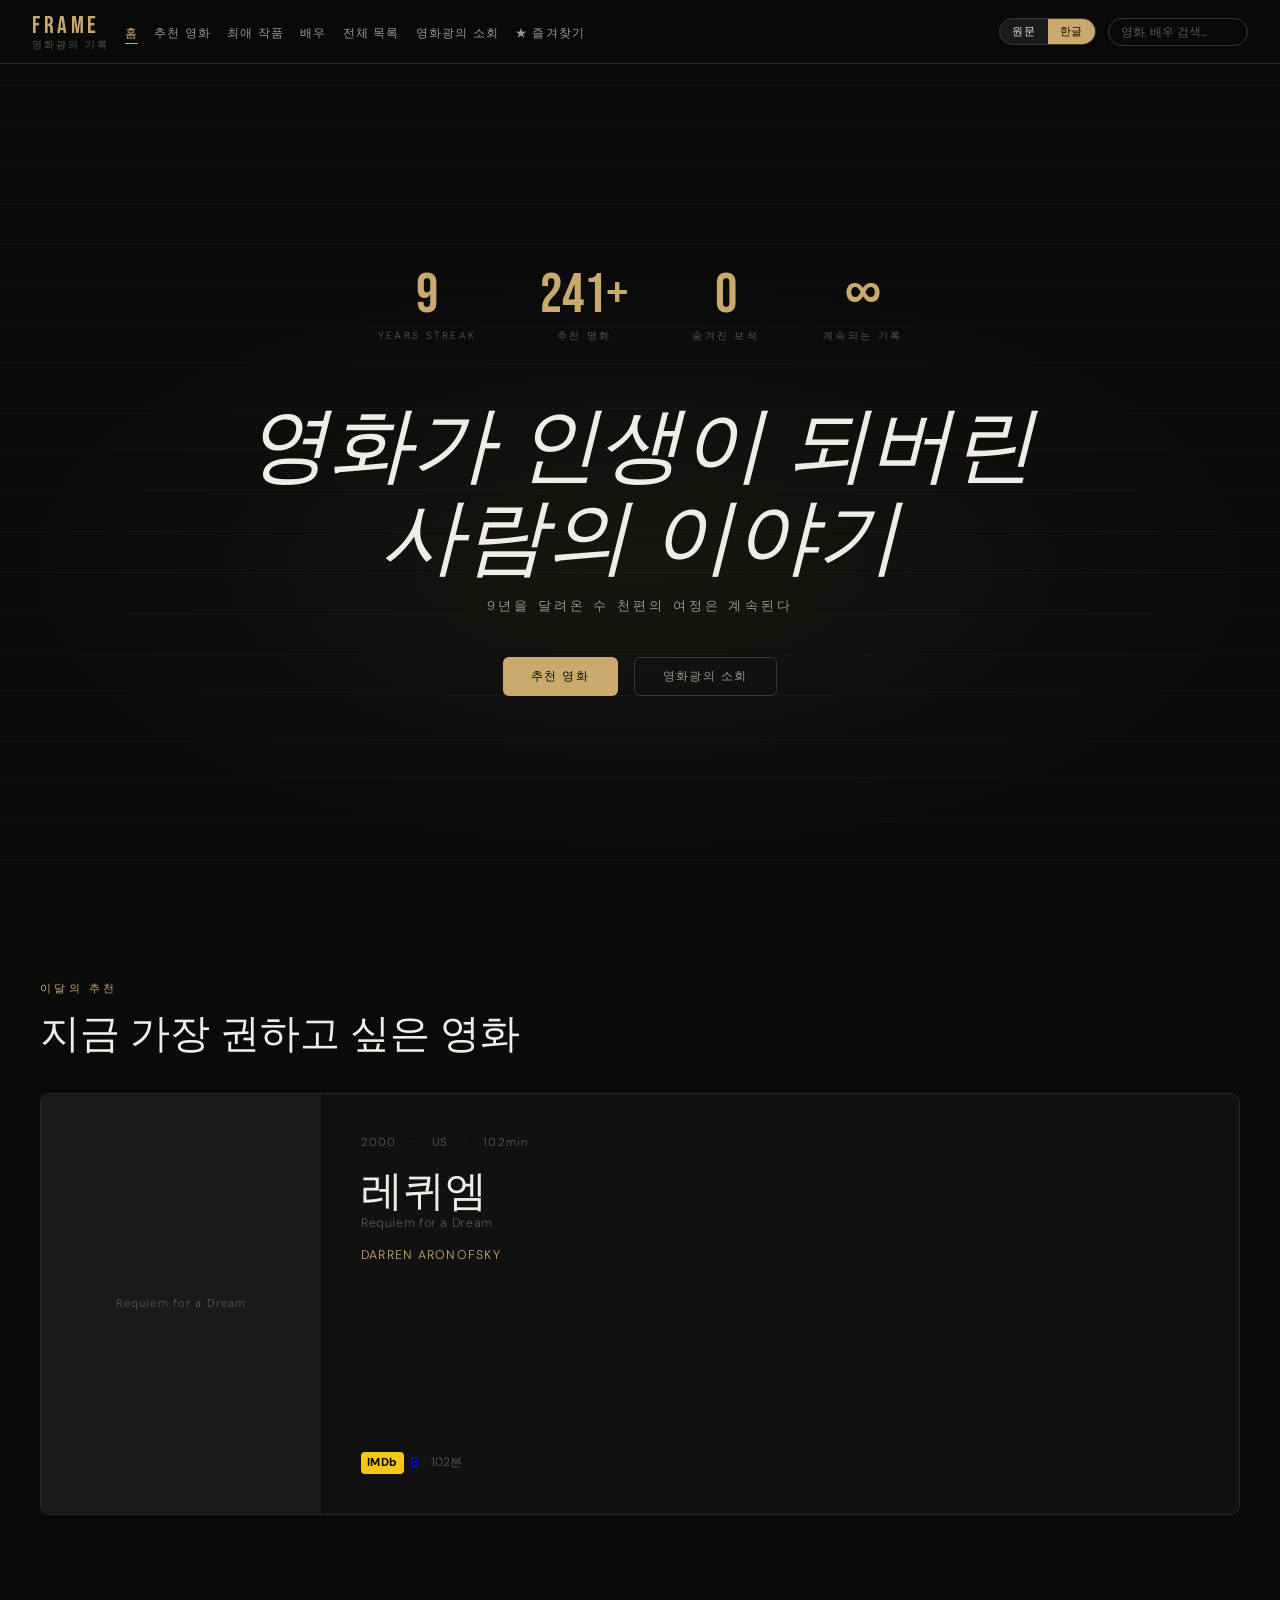
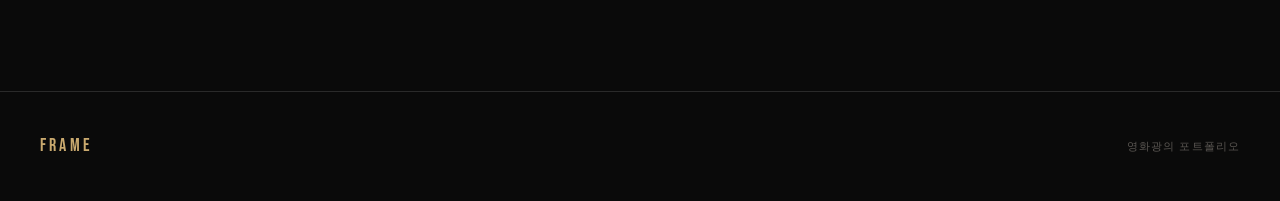
==== index.html @ 29b3fae6 "Add files via upload" ====
<!DOCTYPE html>
<html lang="ko">
<head>
<meta charset="UTF-8">
<meta name="viewport" content="width=device-width, initial-scale=1.0">
<title>FRAME — 영화광의 기록</title>
<link rel="preconnect" href="https://fonts.googleapis.com">
<link rel="preconnect" href="https://fonts.gstatic.com" crossorigin>
<link href="https://fonts.googleapis.com/css2?family=Cormorant+Garamond:ital,wght@0,300;0,400;0,600;1,300;1,400&family=Playfair+Display:ital,wght@0,400;0,500;0,600;1,400;1,500&family=DM+Sans:wght@300;400;500&family=Bebas+Neue&display=swap" rel="stylesheet">
<style>
*,*::before,*::after{box-sizing:border-box;margin:0;padding:0}
:root{
  --bg:#0a0a0a;--bg2:#111111;--bg3:#1a1a1a;--bg4:#222222;
  --surface:#1e1e1e;--border:#2a2a2a;--border2:#383838;
  --text:#e8e6e0;--text2:#9a9690;--text3:#5a5652;
  --accent:#c9a96e;--accent2:#8a6f42;
  --white:#f0ede8;
  --font-display:'Cormorant Garamond',serif;
  --font-ui:'DM Sans','Inter',sans-serif;
  --font-title:'Bebas Neue',sans-serif;
  --ease:cubic-bezier(0.4,0,0.2,1);
  --ease-out:cubic-bezier(0,0,0.2,1);
}
html{font-size:16px;scroll-behavior:smooth}
body{background:var(--bg);color:var(--text);font-family:var(--font-ui);font-weight:300;line-height:1.6;min-height:100vh;overflow-x:hidden}

/* NAV */
#nav{position:fixed;top:0;left:0;right:0;z-index:100;display:flex;align-items:center;padding:0 2rem;height:64px;background:rgba(10,10,10,0.94);backdrop-filter:blur(12px);border-bottom:1px solid var(--border);gap:0}
.nav-logo{font-family:var(--font-title);font-size:1.5rem;letter-spacing:0.15em;color:var(--accent);cursor:pointer;user-select:none;line-height:1}
.nav-logo span{color:var(--text3);font-size:0.62rem;font-family:var(--font-ui);letter-spacing:0.2em;display:block;margin-top:2px;text-transform:uppercase}
.nav-links{display:flex;gap:1rem;list-style:none;align-items:center;flex:1;min-width:0;padding:0 1rem}
.nav-links a{color:var(--text2);text-decoration:none;font-size:0.75rem;letter-spacing:0.1em;text-transform:uppercase;transition:color 0.2s;cursor:pointer;padding-bottom:2px}
.nav-links a:hover,.nav-links a.active{color:var(--accent)}
.nav-links a.active{border-bottom:1px solid var(--accent)}
#nav-search{background:none;border:1px solid var(--border2);padding:5px 12px;color:var(--text);font-family:var(--font-ui);font-size:0.75rem;width:140px;transition:width 0.2s,border-color 0.2s;outline:none;border-radius:20px;flex-shrink:0}
#nav-search:focus{border-color:var(--accent);width:220px}
#nav-search::placeholder{color:var(--text3)}

/* TRANSITIONS */
#page-wrap{padding-top:64px;min-height:100vh}
.page{display:none;opacity:0;transition:opacity 0.35s var(--ease-out)}
.page.active{display:block;opacity:1}
.page.fading{opacity:0}

/* LOADING */
#loading{position:fixed;inset:0;z-index:300;background:var(--bg);display:flex;align-items:center;justify-content:center;flex-direction:column;gap:1.5rem;transition:opacity 0.6s var(--ease)}
#loading.hidden{opacity:0;pointer-events:none}
.loading-logo{font-family:var(--font-title);font-size:3.5rem;letter-spacing:0.25em;color:var(--accent)}
.loading-sub{font-size:0.7rem;letter-spacing:0.3em;text-transform:uppercase;color:var(--text3)}
.loading-bar{width:140px;height:1px;background:var(--border2);overflow:hidden}
.loading-progress{height:100%;width:0;background:var(--accent);transition:width 0.8s var(--ease-out)}

/* BUTTONS */
.btn{padding:10px 28px;font-family:var(--font-ui);font-size:0.78rem;letter-spacing:0.12em;text-transform:uppercase;cursor:pointer;transition:all 0.2s;border:none;display:inline-block;border-radius:6px}
.btn-primary{background:var(--accent);color:var(--bg);font-weight:500}
.btn-primary:hover{background:var(--white)}
.btn-ghost{background:none;border:1px solid var(--border2);color:var(--text2)}
.btn-ghost:hover{border-color:var(--accent);color:var(--accent)}

/* SHARED */
.section-eyebrow{font-size:0.68rem;letter-spacing:0.3em;text-transform:uppercase;color:var(--accent);margin-bottom:0.75rem}
.section-title{font-family:'Playfair Display',serif;font-size:2.5rem;font-weight:400;color:var(--white);margin-bottom:2.5rem;line-height:1.1}
.tag{font-size:0.68rem;padding:4px 10px;border:1px solid var(--border2);color:var(--text3);letter-spacing:0.06em;cursor:pointer;transition:all 0.2s;background:none;font-family:var(--font-ui);border-radius:20px}
.tag:hover,.tag.active{border-color:var(--accent);color:var(--accent)}
.imdb-badge{background:#f5c518;color:#000;font-weight:700;font-size:0.72rem;padding:2px 6px;letter-spacing:0.04em;border-radius:4px}
.back-btn{font-size:0.72rem;letter-spacing:0.15em;text-transform:uppercase;color:var(--text3);cursor:pointer;display:inline-flex;align-items:center;gap:0.5rem;margin-bottom:2.5rem;transition:color 0.2s;background:none;border:none;font-family:var(--font-ui);padding:0}
.back-btn:hover{color:var(--accent)}

/* MOVIE CARD */
.movie-card{cursor:pointer;transition:transform 0.25s var(--ease);position:relative}
.movie-card:hover{transform:translateY(-5px)}
.mc-img-wrap{position:relative;overflow:hidden;border:1px solid var(--border);transition:border-color 0.25s;border-radius:6px}
.movie-card:hover .mc-img-wrap{border-color:var(--accent2)}
.mc-img{aspect-ratio:2/3;width:100%;object-fit:cover;display:block;background:var(--bg3)}
.mc-ph{aspect-ratio:2/3;width:100%;background:var(--bg3);display:flex;flex-direction:column;align-items:center;justify-content:center;gap:0.5rem;color:var(--text3);font-size:0.65rem;text-align:center;padding:1rem;letter-spacing:0.08em}
.mc-gem{position:absolute;top:8px;left:8px;background:var(--accent);color:var(--bg);font-size:0.58rem;padding:2px 7px;letter-spacing:0.1em;text-transform:uppercase;font-weight:500}
.mc-body{padding:0.7rem 0 0}
.mc-title{font-family:'Playfair Display',serif;font-size:0.95rem;font-weight:400;color:var(--white);line-height:1.2;margin-bottom:2px}
.mc-meta{font-size:0.7rem;color:var(--text3)}
.mc-rating{font-size:0.7rem;color:var(--accent);margin-top:2px}

/* HOME */
.hero{position:relative;height:calc(100vh - 64px);display:flex;flex-direction:column;align-items:center;justify-content:center;text-align:center;overflow:hidden}
.hero-bg{position:absolute;inset:0;background:radial-gradient(ellipse 70% 50% at 50% 60%,rgba(201,169,110,0.07) 0%,transparent 70%)}
.hero-lines{position:absolute;inset:0;opacity:0.04;background:repeating-linear-gradient(0deg,transparent,transparent 40px,var(--accent) 40px,var(--accent) 41px)}
.hero-stats{display:flex;gap:4rem;margin-bottom:3rem;animation:fadeUp 1s var(--ease-out) 0.2s both}
.hero-stat-num{font-family:var(--font-title);font-size:3.5rem;color:var(--accent);line-height:1;display:block}
.hero-stat-label{font-size:0.65rem;letter-spacing:0.22em;text-transform:uppercase;color:var(--text3);margin-top:4px;display:block}
.hero-title{font-family:'Playfair Display',serif;font-size:clamp(2.8rem,6.5vw,5.5rem);font-weight:400;font-style:italic;color:var(--white);line-height:1.1;margin-bottom:1.25rem;animation:fadeUp 1s var(--ease-out) 0.4s both}
.hero-sub{font-size:0.8rem;letter-spacing:0.25em;text-transform:uppercase;color:var(--text2);margin-bottom:2.5rem;animation:fadeUp 1s var(--ease-out) 0.6s both}
.hero-cta{display:flex;gap:1rem;animation:fadeUp 1s var(--ease-out) 0.8s both}
.home-featured{padding:5rem 2.5rem;max-width:1400px;margin:0 auto}
.featured-card{display:grid;grid-template-columns:280px 1fr;gap:0;background:var(--bg2);border:1px solid var(--border);cursor:pointer;transition:border-color 0.3s;overflow:hidden;border-radius:10px}
.featured-card:hover{border-color:var(--accent2)}
.featured-poster{width:280px;aspect-ratio:2/3;object-fit:cover;display:block;background:var(--bg3);flex-shrink:0}
.featured-poster-ph{width:280px;aspect-ratio:2/3;background:var(--bg3);display:flex;align-items:center;justify-content:center;color:var(--text3);font-size:0.7rem;letter-spacing:0.1em;flex-shrink:0}
.featured-info{padding:2.5rem;display:flex;flex-direction:column}
.featured-meta-row{display:flex;gap:1rem;margin-bottom:0.75rem;align-items:center}
.featured-year{font-size:0.72rem;color:var(--text3);letter-spacing:0.1em}
.feat-title-ko{font-family:'Playfair Display',serif;font-size:2.6rem;font-weight:400;color:var(--white);line-height:1.1;margin-bottom:0.2rem}
.feat-title-orig{font-size:0.78rem;color:var(--text3);margin-bottom:0.75rem;letter-spacing:0.05em}
.feat-director{font-size:0.78rem;color:var(--accent);letter-spacing:0.1em;text-transform:uppercase;margin-bottom:1.5rem;cursor:pointer;display:inline-block}
.feat-director:hover{text-decoration:underline}
.feat-synopsis{font-family:var(--font-display);font-size:1.12rem;font-style:italic;color:var(--text2);line-height:1.75;margin-bottom:1.5rem;flex:1}
.feat-tags{display:flex;gap:0.5rem;flex-wrap:wrap;margin-bottom:1.5rem}
.feat-imdb{display:flex;align-items:center;gap:0.75rem;margin-top:auto}

/* MOVIES PAGE */
#page-movies{padding:3rem 2.5rem;max-width:1400px;margin:0 auto}
.filter-bar{display:flex;gap:1rem;flex-wrap:wrap;align-items:flex-end;margin-bottom:0.75rem;padding-bottom:1.75rem;border-bottom:1px solid var(--border)}
.fg{display:flex;flex-direction:column;gap:5px}
.fg-label{font-size:0.62rem;text-transform:uppercase;letter-spacing:0.18em;color:var(--text3)}
.f-select{background:var(--bg2);border:1px solid var(--border2);color:var(--text2);font-family:var(--font-ui);font-size:0.78rem;padding:7px 11px;cursor:pointer;outline:none;transition:border-color 0.2s;border-radius:6px}
.f-select:focus{border-color:var(--accent)}
.f-tags-wrap{display:flex;gap:0.4rem;flex-wrap:wrap}
.f-spacer{flex:1}
.filter-meta{display:flex;justify-content:space-between;align-items:center;margin-bottom:1.5rem}
.filter-count{font-size:0.72rem;color:var(--text3)}
.movies-grid{display:grid;grid-template-columns:repeat(auto-fill,minmax(185px,1fr));gap:1.5rem}

/* MODAL */
#modal-overlay{position:fixed;inset:0;z-index:200;background:rgba(0,0,0,0);display:none;transition:background 0.35s}
#modal-overlay.open{display:block;background:rgba(0,0,0,0.82)}
#modal{position:fixed;top:0;right:-100%;bottom:0;z-index:201;width:min(740px,100vw);background:var(--bg2);border-left:1px solid var(--border);overflow-y:auto;transition:right 0.4s var(--ease-out)}
#modal.open{right:0}
.modal-topbar{position:sticky;top:0;display:flex;justify-content:space-between;align-items:center;padding:1rem 1.5rem;background:rgba(17,17,17,0.96);backdrop-filter:blur(8px);border-bottom:1px solid var(--border);z-index:1}
.modal-topbar-title{font-family:var(--font-display);font-size:1rem;color:var(--text2)}
.modal-close-btn{background:none;border:1px solid var(--border2);color:var(--text2);font-size:0.72rem;padding:5px 14px;cursor:pointer;letter-spacing:0.1em;text-transform:uppercase;font-family:var(--font-ui);transition:all 0.2s}
.modal-close-btn:hover{border-color:var(--accent);color:var(--accent)}


/* PERSONAL RATING */
.p-rating{display:inline-flex;align-items:center;gap:2px}
.p-star{color:#f5c518;font-size:0.85rem;line-height:1}
.p-star-empty{color:var(--border2);font-size:0.85rem;line-height:1}
.p-rating-badge{background:rgba(245,197,24,0.12);border:1px solid rgba(245,197,24,0.3);color:#f5c518;font-size:0.68rem;padding:2px 8px;border-radius:20px;letter-spacing:0.06em;display:inline-flex;align-items:center;gap:4px}
/* NAME TOGGLE */
.name-toggle{display:flex;align-items:center;gap:0.5rem;font-size:0.72rem;color:var(--text3)}
.name-toggle-btn{display:flex;background:var(--bg3);border:1px solid var(--border2);border-radius:20px;overflow:hidden;flex-shrink:0;margin-left:auto}
.name-toggle-opt{padding:4px 12px;cursor:pointer;transition:all 0.15s;font-size:0.7rem;letter-spacing:0.06em}
.name-toggle-opt.active{background:var(--accent);color:var(--bg);font-weight:500}
.name-toggle-opt:not(.active):hover{color:var(--accent)}

/* FAVORITES */
.fav-btn{position:absolute;top:6px;right:6px;background:rgba(0,0,0,0.6);border:none;color:rgba(255,255,255,0.4);font-size:1rem;width:28px;height:28px;border-radius:50%;cursor:pointer;display:flex;align-items:center;justify-content:center;transition:all 0.2s;z-index:2;line-height:1}
.fav-btn:hover{color:#f5c518;background:rgba(0,0,0,0.8)}
.fav-btn.active{color:#f5c518;background:rgba(0,0,0,0.75)}
.fav-person-btn{background:none;border:none;color:rgba(255,255,255,0.25);font-size:0.85rem;cursor:pointer;padding:2px 4px;transition:color 0.2s;line-height:1;vertical-align:middle}
.fav-person-btn:hover,.fav-person-btn.active{color:#f5c518}
#page-favorites{padding:3rem 2.5rem;max-width:1400px;margin:0 auto}
.fav-empty{text-align:center;padding:5rem 0;color:var(--text3);font-size:0.85rem}
.fav-section-title{font-size:0.65rem;letter-spacing:0.2em;color:var(--text3);text-transform:uppercase;margin-bottom:1.5rem;padding-bottom:0.5rem;border-bottom:1px solid var(--border)}
/* IMAGE SLIDER */
.img-slider-wrap{position:relative;background:var(--bg);overflow:hidden;user-select:none}
.img-slider-track{display:flex;transition:transform 0.35s cubic-bezier(0.4,0,0.2,1)}
.img-slide{flex-shrink:0;width:100%;position:relative}
.img-slide img{width:100%;max-height:420px;object-fit:cover;display:block;background:var(--bg3)}
.img-slide-label{position:absolute;bottom:0;left:0;right:0;background:linear-gradient(transparent,rgba(0,0,0,0.7));padding:0.75rem 1rem;font-size:0.72rem;color:rgba(255,255,255,0.75);letter-spacing:0.06em}
.slider-btn{position:absolute;top:50%;transform:translateY(-50%);background:rgba(0,0,0,0.55);border:none;color:#fff;font-size:1.2rem;width:36px;height:36px;cursor:pointer;z-index:5;transition:background 0.2s;display:flex;align-items:center;justify-content:center}
.slider-btn:hover{background:rgba(0,0,0,0.85)}
.slider-btn-l{left:8px}
.slider-btn-r{right:8px}
.slider-dots{position:absolute;bottom:6px;left:50%;transform:translateX(-50%);display:flex;gap:5px;z-index:5}
.slider-dot{width:5px;height:5px;border-radius:50%;background:rgba(255,255,255,0.35);cursor:pointer;transition:background 0.2s}
.slider-dot.active{background:rgba(255,255,255,0.9)}
.slider-count{position:absolute;top:8px;right:8px;background:rgba(0,0,0,0.6);color:rgba(255,255,255,0.75);font-size:0.65rem;padding:2px 8px;letter-spacing:0.1em;z-index:5}
.modal-poster{width:100%;max-height:420px;object-fit:cover;display:block;background:var(--bg3)}
.modal-poster-ph{width:100%;height:280px;background:var(--bg3);display:flex;align-items:center;justify-content:center;color:var(--text3);font-size:0.75rem;letter-spacing:0.1em}
.modal-content{padding:2rem}
.modal-title-ko{font-family:'Playfair Display',serif;font-size:2.2rem;font-weight:400;color:var(--white);line-height:1.1;margin-bottom:0.2rem}
.modal-title-orig{font-size:0.78rem;color:var(--text3);margin-bottom:1.5rem;letter-spacing:0.04em}
.modal-meta-grid{display:grid;grid-template-columns:repeat(3,1fr);gap:1px;background:var(--border);margin-bottom:2rem;border:1px solid var(--border);border-radius:8px;overflow:hidden}
.mmg-item{background:var(--bg3);padding:1rem}
.mmg-label{font-size:0.62rem;text-transform:uppercase;letter-spacing:0.15em;color:var(--text3);display:block;margin-bottom:3px}
.mmg-val{font-size:0.82rem;color:var(--text)}
.mmg-link{font-size:0.82rem;color:var(--accent);cursor:pointer}
.mmg-link:hover{text-decoration:underline}
.modal-synopsis{font-family:var(--font-display);font-size:1.15rem;font-style:italic;color:var(--text2);line-height:1.75;margin-bottom:2rem;padding-bottom:2rem;border-bottom:1px solid var(--border)}
.modal-sec{font-size:0.65rem;text-transform:uppercase;letter-spacing:0.22em;color:var(--accent);margin-bottom:0.9rem;margin-top:1.75rem}
.cast-row{display:flex;gap:0.75rem;flex-wrap:wrap}
.cast-chip{display:flex;align-items:center;gap:0.75rem;background:var(--bg3);padding:10px 16px 10px 10px;cursor:pointer;transition:background 0.2s;border:1px solid transparent;border-radius:8px}
.cast-chip:hover{background:var(--bg4);border-color:var(--border2)}
.cast-avatar{width:52px;height:52px;border-radius:50%;object-fit:cover;object-position:top;background:var(--bg4);flex-shrink:0;font-size:0.75rem;display:flex;align-items:center;justify-content:center;color:var(--text3)}
.cast-name{font-size:0.88rem;color:var(--text);line-height:1.2;font-weight:400}
.cast-role{font-size:0.75rem;color:var(--text3);margin-top:2px}
.modal-tags{display:flex;gap:0.5rem;flex-wrap:wrap}
.related-grid{display:grid;grid-template-columns:repeat(3,1fr);gap:0.9rem;margin-top:0.5rem}
.rel-card{cursor:pointer}
.rel-img{width:100%;aspect-ratio:2/3;object-fit:cover;background:var(--bg3);display:block;border:1px solid var(--border);transition:border-color 0.2s}
.rel-card:hover .rel-img{border-color:var(--accent2)}
.rel-ph{width:100%;aspect-ratio:2/3;background:var(--bg3);border:1px solid var(--border);display:flex;align-items:center;justify-content:center;font-size:0.6rem;color:var(--text3);text-align:center;padding:0.5rem;transition:border-color 0.2s}
.rel-card:hover .rel-ph{border-color:var(--accent2)}
.rel-title{font-size:0.72rem;color:var(--text2);margin-top:0.35rem;line-height:1.3}

/* DIRECTORS */
#page-top{padding:3rem 2.5rem;max-width:1400px;margin:0 auto}
.directors-grid{display:grid;grid-template-columns:repeat(auto-fill,minmax(300px,1fr));gap:1.5rem}
.dir-card{background:var(--bg2);border:1px solid var(--border);display:grid;grid-template-columns:96px 1fr;cursor:pointer;transition:all 0.25s;overflow:hidden;border-radius:8px}
.dir-card:hover{border-color:var(--accent2);transform:translateY(-2px)}
.dir-photo{width:96px;aspect-ratio:1;object-fit:cover;background:var(--bg3);display:block}
.dir-ph{width:96px;aspect-ratio:1;background:var(--bg3);display:flex;align-items:center;justify-content:center;color:var(--text3);font-size:1.8rem;flex-shrink:0}
.dir-info{padding:1.1rem}
.dir-name{font-family:'Playfair Display',serif;font-size:1.15rem;font-weight:500;color:var(--white);margin-bottom:0.15rem;line-height:1.2}
.dir-nat{font-size:0.68rem;color:var(--text3);margin-bottom:0.6rem;letter-spacing:0.08em}
.dir-bio{font-size:0.75rem;color:var(--text2);line-height:1.55;display:-webkit-box;-webkit-line-clamp:3;-webkit-box-orient:vertical;overflow:hidden}
.dir-count{font-size:0.68rem;color:var(--accent);margin-top:0.6rem;letter-spacing:0.08em}

/* ACTORS */
#page-actors{padding:3rem 2.5rem;max-width:1400px;margin:0 auto}
.actors-intro{max-width:560px;margin-bottom:3rem}
.actors-intro p{font-family:var(--font-display);font-size:1.1rem;font-style:italic;color:var(--text2);line-height:1.7}
.actors-grid{display:grid;grid-template-columns:repeat(auto-fill,minmax(150px,1fr));gap:2rem}
.actor-card{cursor:pointer;text-align:center;transition:transform 0.2s}
.actor-card:hover{transform:translateY(-3px)}
.actor-photo{width:100%;aspect-ratio:1;object-fit:cover;border-radius:50%;display:block;margin-bottom:0.7rem;border:2px solid var(--border);transition:border-color 0.25s;background:var(--bg3);border-radius:50%}
.actor-ph{width:100%;aspect-ratio:1;border-radius:50%;margin-bottom:0.7rem;border:2px solid var(--border);display:flex;align-items:center;justify-content:center;color:var(--text3);font-size:1.4rem;transition:border-color 0.25s;background:var(--bg3)}
.actor-card:hover .actor-photo,.actor-card:hover .actor-ph{border-color:var(--accent)}
.actor-name{font-family:'Playfair Display',serif;font-size:0.95rem;font-weight:400;color:var(--white);line-height:1.2;margin-bottom:0.15rem}
.actor-nat{font-size:0.68rem;color:var(--text3)}

/* COLLECTIONS */
#page-collections{padding:3rem 2.5rem;max-width:1400px;margin:0 auto}
.coll-list{display:flex;flex-direction:column;gap:4.5rem}
.coll-header{display:flex;align-items:baseline;gap:0.9rem;margin-bottom:1.25rem;padding-bottom:1rem;border-bottom:1px solid var(--border)}
.coll-icon{font-size:1.2rem}
.coll-title-text{font-family:var(--font-display);font-size:1.8rem;font-weight:300;color:var(--white)}
.coll-desc{font-size:0.8rem;color:var(--text2);margin-bottom:1.25rem;line-height:1.6;max-width:600px}
.coll-movies{display:grid;grid-template-columns:repeat(auto-fill,minmax(155px,1fr));gap:1rem}

/* ALL TABLE */
#page-all{padding:3rem 2.5rem;max-width:1400px;margin:0 auto}
.all-table{width:100%;border-collapse:collapse}
.all-table th{font-size:0.62rem;text-transform:uppercase;letter-spacing:0.2em;color:var(--text3);padding:0.7rem 1rem;text-align:left;border-bottom:1px solid var(--border);font-weight:400;cursor:pointer;user-select:none;white-space:nowrap}
.all-table th:hover{color:var(--accent)}
.all-table td{padding:0.7rem 1rem;border-bottom:1px solid var(--border);font-size:0.8rem;vertical-align:middle}
.all-table tr{cursor:pointer;transition:background 0.15s}
.all-table tr:hover td{background:var(--bg2)}
.t-title{color:var(--white);font-family:'Playfair Display',serif;font-size:0.92rem}
.t-orig{font-size:0.68rem;color:var(--text3);display:block;margin-top:1px}
.t-dir{color:var(--accent);font-size:0.76rem}
.t-tag{font-size:0.62rem;padding:2px 7px;border:1px solid var(--border);color:var(--text3);display:inline-block;margin:1px}
.t-gem{color:var(--accent);font-size:0.7rem;margin-left:4px}

/* ESSAYS */
#page-essays{padding:3rem 2.5rem;max-width:900px;margin:0 auto}
.essays-header{margin-bottom:3.5rem}
.essays-header p{font-family:var(--font-display);font-size:1.1rem;font-style:italic;color:var(--text2);line-height:1.7;max-width:540px;margin-top:0.75rem}
.essay-item{display:grid;grid-template-columns:70px 1fr;gap:2rem;padding:2.5rem 0;border-bottom:1px solid var(--border);cursor:pointer}
.essay-item:hover .essay-item-title{color:var(--accent)}
.essay-date{font-size:0.68rem;color:var(--text3);letter-spacing:0.12em;padding-top:5px;text-align:right;text-transform:uppercase}
.essay-item-title{font-family:var(--font-display);font-size:1.55rem;font-weight:300;color:var(--white);line-height:1.15;margin-bottom:0.25rem;transition:color 0.2s}
.essay-item-sub{font-size:0.76rem;color:var(--text3);margin-bottom:0.65rem;letter-spacing:0.04em}
.essay-excerpt{font-family:var(--font-display);font-size:0.98rem;font-style:italic;color:var(--text2);line-height:1.6}

/* ESSAY DETAIL */
#page-essay-detail{padding:3rem 2.5rem;max-width:680px;margin:0 auto}
.essay-d-title{font-family:var(--font-display);font-size:clamp(2rem,5vw,3.2rem);font-weight:300;color:var(--white);line-height:1.1;margin-bottom:0.4rem}
.essay-d-sub{font-family:var(--font-display);font-size:1rem;font-style:italic;color:var(--text3);margin-bottom:3rem}
.essay-d-body{font-family:var(--font-display);font-size:1.08rem;font-weight:300;color:var(--text2);line-height:1.95}
.essay-d-body p{margin-bottom:1.6em}

/* SEARCH */
#page-search{padding:3rem 2.5rem;max-width:1400px;margin:0 auto}
.search-grid{display:grid;grid-template-columns:repeat(auto-fill,minmax(165px,1fr));gap:1.5rem}

/* PERSON */
#page-person{padding:3rem 2.5rem;max-width:1200px;margin:0 auto}
.person-hero{display:grid;grid-template-columns:250px 1fr;gap:3rem;margin-bottom:3rem;padding-bottom:3rem;border-bottom:1px solid var(--border)}
.person-photo-lg{width:250px;height:250px;object-fit:cover;object-position:top;background:var(--bg3);border:1px solid var(--border);display:block}
.person-photo-lg-ph{width:250px;height:250px;background:var(--bg3);border:1px solid var(--border);display:flex;align-items:center;justify-content:center;color:var(--text3);font-size:3.5rem;flex-shrink:0}
.person-name-lg{font-family:'Playfair Display',serif;font-size:2.8rem;font-weight:400;color:var(--white);line-height:1.1;margin-bottom:0.3rem}
.person-nat-lg{font-size:0.75rem;color:var(--text3);letter-spacing:0.14em;margin-bottom:0.5rem;text-transform:uppercase}
.person-dates{font-size:0.78rem;color:var(--text3);margin-bottom:1rem;letter-spacing:0.03em}
.person-bio-lg{font-family:var(--font-display);font-size:1.05rem;font-style:italic;color:var(--text2);line-height:1.75}
.person-style-tags{display:flex;gap:0.5rem;flex-wrap:wrap;margin-top:1rem}
.person-films-title{font-family:var(--font-display);font-size:1.5rem;font-weight:300;color:var(--white);margin-bottom:1.5rem}
.person-films-grid{display:grid;grid-template-columns:repeat(auto-fill,minmax(155px,1fr));gap:1.25rem}
/* RISING */
.rising-badge{display:inline-flex;align-items:center;gap:0.4rem;background:rgba(201,169,110,0.1);border:1px solid var(--accent2);color:var(--accent);font-size:0.68rem;letter-spacing:0.14em;padding:4px 12px;text-transform:uppercase;margin-bottom:2rem}
.rising-badge::before{content:'★';font-size:0.6rem}
.person-card-rising{
  display:inline-block;text-align:center;font-size:0.62rem;color:var(--accent);
  letter-spacing:0.14em;margin-bottom:0.4rem;margin-top:0.6rem;
  border:1px solid var(--accent2);padding:3px 10px;border-radius:20px;
  background:rgba(201,169,110,0.08);font-weight:500;
}
.mindmap-eyebrow{font-size:0.65rem;text-transform:uppercase;letter-spacing:0.25em;color:var(--accent);margin-bottom:0.4rem}
.mindmap-title{font-family:var(--font-display);font-size:1.5rem;font-weight:300;color:var(--white);margin-bottom:0.3rem}
.mindmap-subtitle{font-size:0.75rem;color:var(--text3);margin-bottom:2rem;font-style:italic}
/* radial canvas */
.mm-radial{position:relative;width:100%;height:560px;user-select:none}
.mm-radial svg.mm-lines{position:absolute;inset:0;width:100%;height:100%;pointer-events:none;overflow:visible}
.mm-radial svg.mm-lines line{stroke:var(--border2);stroke-width:1}
/* center node */
.mm-center{position:absolute;transform:translate(-50%,-50%);display:flex;flex-direction:column;align-items:center;gap:0.5rem;z-index:5}
.mm-center-photo{width:165px;height:165px;border-radius:50%;object-fit:cover;object-position:top;border:2px solid var(--accent);display:block;background:var(--bg3)}
.mm-center-ph{width:165px;height:165px;border-radius:50%;border:2px solid var(--accent);background:var(--bg3);display:flex;align-items:center;justify-content:center;font-size:2.5rem;color:var(--text3)}
.mm-center-label{font-size:0.62rem;color:var(--accent);letter-spacing:0.14em;text-transform:uppercase;text-align:center;max-width:130px}
/* orbit node */
.mm-orbit-node{position:absolute;transform:translate(-50%,-50%);width:240px;z-index:4;cursor:default;transition:transform 0.2s}
.mm-orbit-node.has-img{cursor:pointer}
.mm-orbit-node.has-img:hover{transform:translate(-50%,-50%) scale(1.05)}
.mm-orbit-img{width:240px;height:158px;object-fit:cover;border:1px solid var(--border);display:block;background:var(--bg3);transition:border-color 0.2s}
.mm-orbit-node.has-img:hover .mm-orbit-img{border-color:var(--accent2)}
.mm-orbit-ph{width:240px;height:158px;background:var(--bg3);border:1px dashed var(--border);display:flex;flex-direction:column;align-items:center;justify-content:center;gap:0.25rem;color:var(--text3);font-size:0.6rem;letter-spacing:0.08em;text-align:center;padding:0.5rem}
.mm-orbit-ph-icon{font-size:1rem;opacity:0.2}
.mm-orbit-caption{font-size:0.62rem;color:var(--text3);margin-top:0.4rem;line-height:1.3;font-style:italic;text-align:center;max-width:240px;display:block;position:relative;z-index:6;background:var(--bg);padding:2px 4px}
/* OTT */
.ott-row{display:flex;gap:0.5rem;flex-wrap:wrap;margin-top:0.75rem}
.ott-badge{font-size:0.65rem;padding:3px 10px;letter-spacing:0.08em;border-radius:20px;font-weight:500;white-space:nowrap}
.ott-stream{background:#1a472a;color:#4ade80}
.ott-rent{background:#1e293b;color:#93c5fd}
.ott-buy{background:#1c1917;color:#d6d3d1}
.ott-none{background:var(--bg3);color:var(--text3);border:1px solid var(--border)}
/* OTT in modal */
.modal-ott-row{display:flex;gap:0.5rem;flex-wrap:wrap;padding:1rem;background:var(--bg3);margin-bottom:2rem;border-radius:8px}
/* IMDb clickable */
.imdb-link{cursor:pointer;text-decoration:none;display:inline-flex;align-items:center;gap:0.4rem}
.imdb-link:hover .imdb-badge{opacity:0.8}

/* FOOTER */
footer{padding:2.5rem 2.5rem;border-top:1px solid var(--border);display:flex;justify-content:space-between;align-items:center;margin-top:6rem}
.footer-logo{font-family:var(--font-title);font-size:1.1rem;letter-spacing:0.18em;color:var(--accent)}
.footer-note{font-size:0.7rem;color:var(--text3);letter-spacing:0.1em}

/* ANIMATIONS */
@keyframes fadeUp{from{opacity:0;transform:translateY(18px)}to{opacity:1;transform:translateY(0)}}
.anim{animation:fadeUp 0.55s var(--ease-out) both}

/* SCROLLBAR */
::-webkit-scrollbar{width:5px}
::-webkit-scrollbar-track{background:var(--bg)}
::-webkit-scrollbar-thumb{background:var(--border2)}
::-webkit-scrollbar-thumb:hover{background:var(--text3)}
</style>
</head>
<body>

<div id="loading">
  <div class="loading-logo">FRAME</div>
  <div class="loading-sub">영화광의 기록</div>
  <div class="loading-bar"><div class="loading-progress" id="load-prog"></div></div>
</div>

<nav id="nav">
  <div class="nav-logo" onclick="goTo('home')">FRAME<span>영화광의 기록</span></div>
  <ul class="nav-links">
    <li><a onclick="goTo('home')" data-page="home">홈</a></li>
    <li><a onclick="goTo('movies')" data-page="movies">추천 영화</a></li>
    <li><a onclick="goTo('top')" data-page="top">최애 작품</a></li>
    <li><a onclick="goTo('actors')" data-page="actors">배우</a></li>
    <li><a onclick="goTo('all')" data-page="all">전체 목록</a></li>
    <li><a onclick="goTo('essays')" data-page="essays">영화광의 소회</a></li>
    <li><a onclick="goTo('favorites')" data-page="favorites" id="fav-nav-link">★ 즐겨찾기 <span id="fav-count-badge" style="font-size:0.6rem;color:var(--accent)"></span></a></li>
  </ul>
  <div class="name-toggle-btn" style="margin-left:0.75rem">
    <div class="name-toggle-opt" id="tog-orig" onclick="setNameLang('orig')">원문</div>
    <div class="name-toggle-opt active" id="tog-ko" onclick="setNameLang('ko')">한글</div>
  </div>
  <input id="nav-search" type="text" placeholder="영화, 배우 검색..." oninput="debounceSearch(this.value)" style="margin-left:0.75rem">
</nav>

<div id="page-wrap">
  <div id="page-home" class="page">
    <div class="hero">
      <div class="hero-bg"></div>
      <div class="hero-lines"></div>
      <div class="hero-stats" id="hero-stats"></div>
      <h1 class="hero-title">영화가 인생이 되버린<br>사람의 이야기</h1>
      <p class="hero-sub">9년을 달려온 수 천편의 여정은 계속된다</p>
      <div class="hero-cta">
        <button class="btn btn-primary" onclick="goTo('movies')">추천 영화</button>
        <button class="btn btn-ghost" onclick="goTo('essays')">영화광의 소회</button>
      </div>
    </div>
    <div class="home-featured">
      <div class="section-eyebrow">이달의 추천</div>
      <div class="section-title">지금 가장 권하고 싶은 영화</div>
      <div id="featured-wrap"></div>
    </div>
  </div>

  <div id="page-movies" class="page">
    <div class="section-eyebrow">추천 영화</div>
    <h2 class="section-title" style="margin-bottom:0.5rem">내 레이더망에 들어온 영화들</h2>
    <p style="color:var(--text3);font-size:0.8rem;margin-bottom:2rem">영화는 감상하기 전까지는 판단할 수 없다</p>
    <div class="filter-bar" id="filter-bar"></div>
    <div class="filter-meta" style="display:flex;align-items:center;justify-content:space-between">
      <span class="filter-count" id="filter-count"></span>
      <div style="display:flex;align-items:center;gap:0.5rem">
        <span style="font-size:0.65rem;color:var(--text3);letter-spacing:0.1em">정렬</span>
        <button class="tag" id="sort-title" onclick="setMovieSort('title')" style="font-size:0.65rem">제목순</button>
        <button class="tag" id="sort-year" onclick="setMovieSort('year')" style="font-size:0.65rem">연도순</button>
        <button class="tag" id="sort-rating" onclick="setMovieSort('imdb_rating')" style="font-size:0.65rem">평점순</button>
        <button class="tag" onclick="clearFilters()" style="font-size:0.65rem">필터 초기화</button>
      </div>
    </div>
    <div class="movies-grid" id="movies-grid"></div>
  </div>

  <div id="page-top" class="page">
    <div class="section-eyebrow">내 TOP</div>
    <h2 class="section-title">내가 가장 아끼는 작품들</h2>
    <div class="movies-grid" id="top-grid"></div>
  </div>

  <div id="page-actors" class="page">
    <div class="section-eyebrow">배우</div>
    <h2 class="section-title">추천 배우</h2>
    <div class="actors-grid" id="actors-grid"></div>
  </div>

  <div id="page-all" class="page">
    <div class="section-eyebrow">전체 목록</div>
    <h2 class="section-title">전체 추천 목록</h2>
    <table class="all-table">
      <thead><tr>
        <th onclick="sortTable('title')">제목 ↕</th>
        <th onclick="sortTable('director')">감독 ↕</th>
        <th onclick="sortTable('year')">연도 ↕</th>
        <th onclick="sortTable('imdb_rating')">IMDb ↕</th>
      </tr></thead>
      <tbody id="all-tbody"></tbody>
    </table>
  </div>

  <div id="page-essays" class="page">
    <div class="essays-header">
      <div class="section-eyebrow">소회</div>
      <h2 class="section-title" style="margin-bottom:0.5rem">영화광의 기록</h2>
      <p>영화를 보는 것과 영화에 대해 쓰는 것은 다른 행위다.<br>이것은 후자의 기록이다.</p>
    </div>
    <div id="essays-list"></div>
  </div>

  <div id="page-essay-detail" class="page">
    <button class="back-btn" onclick="goTo('essays')">← 소회 목록으로</button>
    <div id="essay-detail-body"></div>
  </div>

  <div id="page-search" class="page">
    <div class="section-eyebrow">검색</div>
    <h2 class="section-title" id="search-heading"></h2>
    <div class="search-grid" id="search-grid"></div>
  </div>

  <div id="page-favorites" class="page">
    <div class="section-eyebrow">즐겨찾기</div>
    <h2 class="section-title">내가 찜한 목록</h2>
    <div id="fav-body"></div>
  </div>

  <div id="page-person" class="page">
    <button class="back-btn" id="person-back">← 돌아가기</button>
    <div id="person-body"></div>
  </div>

  <footer>
    <div class="footer-logo">FRAME</div>
    <div class="footer-note">영화광의 포트폴리오</div>
  </footer>
</div>

<!-- MODAL -->
<div id="modal-overlay" onclick="closeModal()"></div>
<div id="modal">
  <div class="modal-topbar">
    <span class="modal-topbar-title" id="modal-topbar-title"></span>
    <button class="modal-close-btn" onclick="closeModal()">닫기 ✕</button>
  </div>
  <div id="modal-body"></div>
</div>

<script>
// ═══════════════════════════════════════════════
// TMDB CONFIG — API 키를 여기에 입력하세요
// ═══════════════════════════════════════════════
// 국가/국적 코드·영문·형용사 → 한글 (스크립트 최상단 정의)
const COUNTRY_MAP = {
  // 국가코드
  'US':'미국','USA':'미국','United States':'미국',
  'UK':'영국','GB':'영국','United Kingdom':'영국',
  'FR':'프랑스','France':'프랑스',
  'DE':'독일','Germany':'독일',
  'IT':'이탈리아','Italy':'이탈리아',
  'JP':'일본','Japan':'일본',
  'KR':'한국','South Korea':'한국','Korea':'한국',
  'CN':'중국','China':'중국',
  'TW':'대만','Taiwan':'대만',
  'HK':'홍콩','Hong Kong':'홍콩',
  'IN':'인도','India':'인도',
  'ES':'스페인','Spain':'스페인',
  'SE':'스웨덴','Sweden':'스웨덴',
  'DK':'덴마크','Denmark':'덴마크',
  'NO':'노르웨이','Norway':'노르웨이',
  'FI':'핀란드','Finland':'핀란드',
  'BE':'벨기에','Belgium':'벨기에',
  'NL':'네덜란드','Netherlands':'네덜란드',
  'AU':'호주','Australia':'호주',
  'CA':'캐나다','Canada':'캐나다',
  'MX':'멕시코','Mexico':'멕시코',
  'BR':'브라질','Brazil':'브라질',
  'AR':'아르헨티나','Argentina':'아르헨티나',
  'RU':'러시아','Russia':'러시아',
  'PL':'폴란드','Poland':'폴란드',
  'AT':'오스트리아','Austria':'오스트리아',
  'CH':'스위스','Switzerland':'스위스',
  'PT':'포르투갈','Portugal':'포르투갈',
  'GR':'그리스','Greece':'그리스',
  'TR':'튀르키예','Turkey':'튀르키예',
  'IR':'이란','Iran':'이란',
  'IL':'이스라엘','Israel':'이스라엘',
  'TH':'태국','Thailand':'태국',
  'ID':'인도네시아','Indonesia':'인도네시아',
  'PH':'필리핀','Philippines':'필리핀',
  'RO':'루마니아','Romania':'루마니아',
  'HU':'헝가리','Hungary':'헝가리',
  'CZ':'체코','Czech Republic':'체코','Czechia':'체코',
  'LU':'룩셈부르크','Luxembourg':'룩셈부르크',
  // 국적 형용사
  'American':'미국','British':'영국','British-Irish':'영국/아일랜드',
  'Irish':'아일랜드','French':'프랑스','German':'독일',
  'Italian':'이탈리아','Japanese':'일본','Korean':'한국',
  'Chinese':'중국','Taiwanese':'대만','Hong Konger':'홍콩',
  'Spanish':'스페인','Swedish':'스웨덴','Danish':'덴마크',
  'Norwegian':'노르웨이','Finnish':'핀란드','Belgian':'벨기에',
  'Dutch':'네덜란드','Australian':'호주','Canadian':'캐나다',
  'Mexican':'멕시코','Brazilian':'브라질','Argentine':'아르헨티나',
  'Russian':'러시아','Polish':'폴란드','Austrian':'오스트리아',
  'Swiss':'스위스','Portuguese':'포르투갈','Greek':'그리스',
  'Turkish':'튀르키예','Iranian':'이란','Israeli':'이스라엘',
  'Thai':'태국','Romanian':'루마니아','Hungarian':'헝가리',
  'Czech':'체코','Luxembourgish':'룩셈부르크','Indian':'인도',
};
function toKoCountry(str) {
  if (!str) return str;
  return str.split('/').map(s => COUNTRY_MAP[s.trim()] || s.trim()).join('/');
}

const TMDB_KEY = '5c8b1ca43d368297ecb02998549f3f37';   // 5c8b... 입력
const TMDB_BASE = 'https://api.themoviedb.org/3';
const TMDB_IMG  = 'https://image.tmdb.org/t/p/';

// ═══════════════════════════════════════════════
// DATA — 영화/감독/배우 데이터를 여기에 입력
// ═══════════════════════════════════════════════
const MOVIES = [
  {
    "id": "project-hail-mary-2026",
    "title": "프로젝트 헤일메리",
    "original_title": "Project Hail Mary",
    "year": 2026,
    "director": "phil-lord",
    "country": "US",
    "language": "English",
    "genre": [
      "SF",
      "모험"
    ],
    "decade": "2020s",
    "imdb_rating": 8.7,
    "imdb_id": "tt12042730",
    "tmdb_id": 687163,
    "runtime": 157,
    "poster_custom": null,
    "cast": [
      {
        "actor": "ryan-gosling",
        "role": "Ryland Grace",
        "_name": "Ryan Gosling"
      },
      {
        "actor": "sandra-h-ller",
        "role": "Eva Stratt",
        "_name": "Sandra Hüller"
      },
      {
        "actor": "james-ortiz",
        "role": "Rocky (voice)",
        "_name": "James Ortiz"
      },
      {
        "actor": "lionel-boyce",
        "role": "Carl",
        "_name": "Lionel Boyce"
      },
      {
        "actor": "milana-vayntrub",
        "role": "Olesya Ilyukhina",
        "_name": "Milana Vayntrub"
      },
      {
        "actor": "ken-leung",
        "role": "Yao",
        "_name": "Ken Leung"
      },
      {
        "actor": "priya-kansara",
        "role": "Mary (voice)",
        "_name": "Priya Kansara"
      },
      {
        "actor": "mia-soteriou",
        "role": "Dr. Browne",
        "_name": "Mia Soteriou"
      }
    ],
    "backdrops": [
      {
        "url": "https://image.tmdb.org/t/p/w1280/8Tfys3mDZVp4tNoH2ktm06a0Tau.jpg",
        "label": ""
      },
      {
        "url": "https://image.tmdb.org/t/p/w1280/ckgitpsGKUFVO8yHinQdKSSyrFC.jpg",
        "label": ""
      },
      {
        "url": "https://image.tmdb.org/t/p/w1280/vavzONh41fx7RC6OghpbPLdf2nd.jpg",
        "label": ""
      },
      {
        "url": "https://image.tmdb.org/t/p/w1280/t1v0zTDeWrzFmRdr2JqijtVcRUl.jpg",
        "label": ""
      },
      {
        "url": "https://image.tmdb.org/t/p/w1280/pN3cp9NVZB0JcqbF5c5HOkuJT2Z.jpg",
        "label": ""
      },
      {
        "url": "https://image.tmdb.org/t/p/w1280/9ZwdSScaBTb59JV9RS50jtVknDX.jpg",
        "label": ""
      },
      {
        "url": "https://image.tmdb.org/t/p/w1280/jKJwR2xyiyk7T2M2KQRsky9HP7v.jpg",
        "label": ""
      }
    ],
    "tags": [],
    "synopsis_custom": "",
    "personal_rating": 0,
    "ott_providers": [
      257,
      583,
      636,
      34,
      2383,
      10,
      2,
      3,
      192,
      7,
      538
    ],
    "featured": false,
    "hidden_gem": false,
    "collection": []
  },
  {
    "id": "in-the-summers-2024",
    "title": "인 더 서머스",
    "original_title": "In the Summers",
    "year": 2024,
    "director": "alessandra-lacorazza",
    "country": "US",
    "language": "English",
    "genre": [
      "드라마"
    ],
    "decade": "2020s",
    "imdb_rating": 6.8,
    "imdb_id": "tt24805832",
    "tmdb_id": 1151082,
    "runtime": 98,
    "poster_custom": null,
    "cast": [
      {
        "actor": "residente",
        "role": "Vicente",
        "_name": "Residente"
      },
      {
        "actor": "sasha-calle",
        "role": "Eva",
        "_name": "Sasha Calle"
      },
      {
        "actor": "lio-mehiel",
        "role": "Violeta",
        "_name": "Lio Mehiel"
      },
      {
        "actor": "dreya-renae-castillo",
        "role": "Young Violeta",
        "_name": "Dreya Renae Castillo"
      },
      {
        "actor": "luciana-elisa-qui-onez",
        "role": "Young Eva",
        "_name": "Luciana Elisa Quiñonez"
      },
      {
        "actor": "kimaya-thais",
        "role": "Middle Violeta",
        "_name": "Kimaya Thais"
      },
      {
        "actor": "allison-salinas",
        "role": "Middle Eva",
        "_name": "Allison Salinas"
      },
      {
        "actor": "emma-ramos",
        "role": "Carmen",
        "_name": "Emma Ramos"
      }
    ],
    "backdrops": [
      {
        "url": "https://image.tmdb.org/t/p/w1280/afqr24d5hxpzNOqCzyAFJPjQXJB.jpg",
        "label": ""
      },
      {
        "url": "https://image.tmdb.org/t/p/w1280/3j4ez4pX0FKynYAkjimn0ABzNuu.jpg",
        "label": ""
      },
      {
        "url": "https://image.tmdb.org/t/p/w1280/7XLzJfyIwHVpxn1fbeADLLw1xlY.jpg",
        "label": ""
      },
      {
        "url": "https://image.tmdb.org/t/p/w1280/xQqg3mePEVtUCZhioRdSwT51VCo.jpg",
        "label": ""
      },
      {
        "url": "https://image.tmdb.org/t/p/w1280/o2Hm3tYX320J1TzJ5MaVaSSMeGY.jpg",
        "label": ""
      },
      {
        "url": "https://image.tmdb.org/t/p/w1280/2FWSt3lWgM8bpytQTNsG3x2y5LR.jpg",
        "label": ""
      },
      {
        "url": "https://image.tmdb.org/t/p/w1280/jUIXc9YNsG0HCmvdMIbofZWCxi4.jpg",
        "label": ""
      }
    ],
    "tags": [],
    "synopsis_custom": "",
    "personal_rating": 0,
    "ott_providers": [
      15,
      10,
      2,
      3,
      192,
      7,
      486
    ],
    "featured": false,
    "hidden_gem": false,
    "collection": []
  },
  {
    "id": "longlegs-2024",
    "title": "롱레그스",
    "original_title": "Longlegs",
    "year": 2024,
    "director": "osgood-perkins",
    "country": "CA/US",
    "language": "English",
    "genre": [
      "범죄",
      "공포",
      "미스터리"
    ],
    "decade": "2020s",
    "imdb_rating": 6.5,
    "imdb_id": "tt23468450",
    "tmdb_id": 1226578,
    "runtime": 101,
    "poster_custom": null,
    "cast": [
      {
        "actor": "maika-monroe",
        "role": "Agent Lee Harker",
        "_name": "Maika Monroe"
      },
      {
        "actor": "nicolas-cage",
        "role": "Longlegs",
        "_name": "Nicolas Cage"
      },
      {
        "actor": "blair-underwood",
        "role": "Agent Carter",
        "_name": "Blair Underwood"
      },
      {
        "actor": "alicia-witt",
        "role": "Ruth Harker",
        "_name": "Alicia Witt"
      },
      {
        "actor": "michelle-choi-lee",
        "role": "Agent Browning",
        "_name": "Michelle Choi-Lee"
      },
      {
        "actor": "dakota-daulby",
        "role": "Agent Fisk",
        "_name": "Dakota Daulby"
      },
      {
        "actor": "lauren-acala",
        "role": "Young Lee Harker",
        "_name": "Lauren Acala"
      },
      {
        "actor": "kiernan-shipka",
        "role": "Carrie Anne Camera",
        "_name": "Kiernan Shipka"
      }
    ],
    "backdrops": [
      {
        "url": "https://image.tmdb.org/t/p/w1280/bizhlTVjifYQUu4Xrdt7m3TYr7d.jpg",
        "label": ""
      },
      {
        "url": "https://image.tmdb.org/t/p/w1280/Avtx5jsdPuDa091jvx2Lye3ygke.jpg",
        "label": ""
      },
      {
        "url": "https://image.tmdb.org/t/p/w1280/3LBtKVIGFWaRmuTFpoY1JLcgzKA.jpg",
        "label": ""
      },
      {
        "url": "https://image.tmdb.org/t/p/w1280/cewBAGBQRVb4ifU0Xa0LsfcxEeX.jpg",
        "label": ""
      },
      {
        "url": "https://image.tmdb.org/t/p/w1280/sMTkoX9nUKZ4A1Hmwb4QevlpXhh.jpg",
        "label": ""
      },
      {
        "url": "https://image.tmdb.org/t/p/w1280/xxJtCVIHSYSmC9E2jnH0Awa7DdL.jpg",
        "label": ""
      },
      {
        "url": "https://image.tmdb.org/t/p/w1280/6k6y0pDSwKx6GdvhP79awF1D6Hc.jpg",
        "label": ""
      }
    ],
    "tags": [],
    "synopsis_custom": "",
    "personal_rating": 0,
    "ott_providers": [
      356
    ],
    "featured": false,
    "hidden_gem": false,
    "collection": []
  },
  {
    "id": "before-sunrise-1995",
    "title": "비포 선라이즈",
    "original_title": "Before Sunrise",
    "year": 1995,
    "director": "richard-linklater",
    "country": "AT/US",
    "language": "English",
    "genre": [
      "드라마",
      "로맨스"
    ],
    "decade": "1990s",
    "imdb_rating": 8,
    "imdb_id": "tt0112471",
    "tmdb_id": 76,
    "runtime": 101,
    "poster_custom": null,
    "cast": [
      {
        "actor": "ethan-hawke",
        "role": "Jesse",
        "_name": "Ethan Hawke"
      },
      {
        "actor": "julie-delpy",
        "role": "Céline",
        "_name": "Julie Delpy"
      },
      {
        "actor": "andrea-eckert",
        "role": "Wife on Train",
        "_name": "Andrea Eckert"
      },
      {
        "actor": "hanno-p-schl",
        "role": "Husband on Train",
        "_name": "Hanno Pöschl"
      },
      {
        "actor": "karl-bruckschwaiger",
        "role": "Guy on Bridge",
        "_name": "Karl Bruckschwaiger"
      },
      {
        "actor": "tex-rubinowitz",
        "role": "Guy on Bridge",
        "_name": "Tex Rubinowitz"
      },
      {
        "actor": "erni-mangold",
        "role": "Palm Reader",
        "_name": "Erni Mangold"
      },
      {
        "actor": "dominik-castell",
        "role": "Street Poet",
        "_name": "Dominik Castell"
      }
    ],
    "backdrops": [
      {
        "url": "https://image.tmdb.org/t/p/w1280/tD3an4ybgcEKwRgEmfT2vSwlW2m.jpg",
        "label": ""
      },
      {
        "url": "https://image.tmdb.org/t/p/w1280/qA2TyqPldTtoTVY3LKrNIG5g6bH.jpg",
        "label": ""
      },
      {
        "url": "https://image.tmdb.org/t/p/w1280/tZn6QQ4utuM9IEI5Ts0uyY1rVLI.jpg",
        "label": ""
      },
      {
        "url": "https://image.tmdb.org/t/p/w1280/736iKCf4cFgJSduHSbX5AAD1fcr.jpg",
        "label": ""
      },
      {
        "url": "https://image.tmdb.org/t/p/w1280/3BANX790xifXnMOLNoeSHTqwJtq.jpg",
        "label": ""
      },
      {
        "url": "https://image.tmdb.org/t/p/w1280/upgzbywcajTdYY6QdhOIO4lMXsy.jpg",
        "label": ""
      },
      {
        "url": "https://image.tmdb.org/t/p/w1280/mKgPaROt0v34G31Ug9L1Ht70Nlg.jpg",
        "label": ""
      }
    ],
    "tags": [],
    "synopsis_custom": "",
    "personal_rating": 0,
    "ott_providers": [
      356,
      3
    ],
    "featured": false,
    "hidden_gem": false,
    "collection": []
  },
  {
    "id": "the-man-from-earth-2007",
    "title": "맨 프럼 어스",
    "original_title": "The Man from Earth",
    "year": 2007,
    "director": "richard-schenkman",
    "country": "US",
    "language": "English",
    "genre": [
      "SF",
      "드라마"
    ],
    "decade": "2000s",
    "imdb_rating": 7.6,
    "imdb_id": "tt0756683",
    "tmdb_id": 13363,
    "runtime": 87,
    "poster_custom": null,
    "cast": [
      {
        "actor": "david-lee-smith",
        "role": "John Oldman",
        "_name": "David Lee Smith"
      },
      {
        "actor": "tony-todd",
        "role": "Dan",
        "_name": "Tony Todd"
      },
      {
        "actor": "john-billingsley",
        "role": "Harry",
        "_name": "John Billingsley"
      },
      {
        "actor": "ellen-crawford",
        "role": "Edith",
        "_name": "Ellen Crawford"
      },
      {
        "actor": "annika-peterson",
        "role": "Sandy",
        "_name": "Annika Peterson"
      },
      {
        "actor": "alexis-thorpe",
        "role": "Linda Murphy",
        "_name": "Alexis Thorpe"
      },
      {
        "actor": "william-katt",
        "role": "Art",
        "_name": "William Katt"
      },
      {
        "actor": "richard-riehle",
        "role": "Dr. Will Gruber",
        "_name": "Richard Riehle"
      }
    ],
    "backdrops": [
      {
        "url": "https://image.tmdb.org/t/p/w1280/ocJKXnsy1gtR3k3NmedpHFDhAN0.jpg",
        "label": ""
      },
      {
        "url": "https://image.tmdb.org/t/p/w1280/meru48rtXmBPcZ07GTVnOJQDAFL.jpg",
        "label": ""
      },
      {
        "url": "https://image.tmdb.org/t/p/w1280/qKLm2zFqe5VgTmroN00WUHTGA0N.jpg",
        "label": ""
      },
      {
        "url": "https://image.tmdb.org/t/p/w1280/xUgh4cJm1M7KpEbIQJp1q69Ea96.jpg",
        "label": ""
      },
      {
        "url": "https://image.tmdb.org/t/p/w1280/4w9M5NfMOfyr4nDULjKpyJ9wsob.jpg",
        "label": ""
      },
      {
        "url": "https://image.tmdb.org/t/p/w1280/kW8wsgGjVurJqLMlf63canumQhD.jpg",
        "label": ""
      },
      {
        "url": "https://image.tmdb.org/t/p/w1280/mDS3zj1qN4TWLvTypOW5Vk1AnH3.jpg",
        "label": ""
      }
    ],
    "tags": [],
    "synopsis_custom": "",
    "personal_rating": 0,
    "ott_providers": [
      97
    ],
    "featured": false,
    "hidden_gem": false,
    "collection": []
  },
  {
    "id": "borderline-2025",
    "title": "보더라인",
    "original_title": "Borderline",
    "year": 2025,
    "director": "jimmy-warden",
    "country": "CA/US",
    "language": "English",
    "genre": [
      "코미디",
      "공포",
      "스릴러"
    ],
    "decade": "2020s",
    "imdb_rating": 5.7,
    "imdb_id": "tt13650814",
    "tmdb_id": 1013482,
    "runtime": 95,
    "poster_custom": null,
    "cast": [
      {
        "actor": "samara-weaving",
        "role": "Sofia Minor",
        "_name": "Samara Weaving"
      },
      {
        "actor": "ray-nicholson",
        "role": "Paul Duerson",
        "_name": "Ray Nicholson"
      },
      {
        "actor": "jimmie-fails",
        "role": "DeVante Rhodes",
        "_name": "Jimmie Fails"
      },
      {
        "actor": "eric-dane",
        "role": "Bell",
        "_name": "Eric Dane"
      },
      {
        "actor": "alba-baptista",
        "role": "Penny",
        "_name": "Alba Baptista"
      },
      {
        "actor": "catherine-lough-haggquist",
        "role": "Eleanor",
        "_name": "Catherine Lough Haggquist"
      },
      {
        "actor": "patrick-cox",
        "role": "J. H. Calhoun",
        "_name": "Patrick Cox"
      },
      {
        "actor": "terence-kelly",
        "role": "Lutzner",
        "_name": "Terence Kelly"
      }
    ],
    "backdrops": [
      {
        "url": "https://image.tmdb.org/t/p/w1280/adQ1Nz0KbbZYdtC4YFktMTsbR6Q.jpg",
        "label": ""
      },
      {
        "url": "https://image.tmdb.org/t/p/w1280/tKy6P66kjsfs3SmsqxB2jMxLyc6.jpg",
        "label": ""
      },
      {
        "url": "https://image.tmdb.org/t/p/w1280/smGeZZHQCo7m8l08ObTHvFaDU0I.jpg",
        "label": ""
      },
      {
        "url": "https://image.tmdb.org/t/p/w1280/dOYZ1FJdrC36ljUeTvusXGabjws.jpg",
        "label": ""
      },
      {
        "url": "https://image.tmdb.org/t/p/w1280/sQSQ1WX5bKjZIwKBjUEh0F6gYWp.jpg",
        "label": ""
      },
      {
        "url": "https://image.tmdb.org/t/p/w1280/qlDatfvY0JAEXwBAoOiZHReDmu9.jpg",
        "label": ""
      },
      {
        "url": "https://image.tmdb.org/t/p/w1280/heMEfxGEGv3AVWKVZyF6oDHYF4m.jpg",
        "label": ""
      }
    ],
    "tags": [],
    "synopsis_custom": "",
    "personal_rating": 0,
    "ott_providers": [
      9,
      386,
      2528,
      2383,
      2100,
      387,
      2418,
      2466,
      10,
      2,
      3,
      192,
      7
    ],
    "featured": false,
    "hidden_gem": false,
    "collection": []
  },
  {
    "id": "i-origins-2014",
    "title": "아이 오리진스",
    "original_title": "I Origins",
    "year": 2014,
    "director": "mike-cahill",
    "country": "US",
    "language": "English",
    "genre": [
      "SF",
      "드라마"
    ],
    "decade": "2010s",
    "imdb_rating": 7.6,
    "imdb_id": "tt2884206",
    "tmdb_id": 244267,
    "runtime": 106,
    "poster_custom": null,
    "cast": [
      {
        "actor": "michael-pitt",
        "role": "Ian Gray",
        "_name": "Michael Pitt"
      },
      {
        "actor": "brit-marling",
        "role": "Karen",
        "_name": "Brit Marling"
      },
      {
        "actor": "strid-berg-s-frisbey",
        "role": "Sofi",
        "_name": "Àstrid Bergès-Frisbey"
      },
      {
        "actor": "steven-yeun",
        "role": "Kenny",
        "_name": "Steven Yeun"
      },
      {
        "actor": "archie-panjabi",
        "role": "Priya Varma",
        "_name": "Archie Panjabi"
      },
      {
        "actor": "cara-seymour",
        "role": "Dr. Jane Simmons",
        "_name": "Cara Seymour"
      },
      {
        "actor": "venida-evans",
        "role": "Margaret Dairy",
        "_name": "Venida Evans"
      },
      {
        "actor": "william-mapother",
        "role": "Darryl Mackenzie",
        "_name": "William Mapother"
      }
    ],
    "backdrops": [
      {
        "url": "https://image.tmdb.org/t/p/w1280/cr8pv3Iel9T5Z3WTJX5VqvdIpAm.jpg",
        "label": ""
      },
      {
        "url": "https://image.tmdb.org/t/p/w1280/lKNqwQaAuFPFgTtaV10ktkS4SLy.jpg",
        "label": ""
      },
      {
        "url": "https://image.tmdb.org/t/p/w1280/6YXybKkH7gBoOxDsDmUfb21X86l.jpg",
        "label": ""
      },
      {
        "url": "https://image.tmdb.org/t/p/w1280/xJzAga0S0IkKvhYALBLBfXdzguF.jpg",
        "label": ""
      },
      {
        "url": "https://image.tmdb.org/t/p/w1280/raADiHg1kmSakJUs2QlvHBonrW9.jpg",
        "label": ""
      },
      {
        "url": "https://image.tmdb.org/t/p/w1280/yA6CpsyHuieFstvZy3sMTY7uFIv.jpg",
        "label": ""
      },
      {
        "url": "https://image.tmdb.org/t/p/w1280/wPGAvJWx751PFp0Ge6Z38CCDCM3.jpg",
        "label": ""
      }
    ],
    "tags": [],
    "synopsis_custom": "",
    "personal_rating": 0,
    "ott_providers": [
      10,
      2,
      3,
      192,
      7
    ],
    "featured": false,
    "hidden_gem": false,
    "collection": []
  },
  {
    "id": "funny-games-2008",
    "title": "퍼니 게임",
    "original_title": "Funny Games",
    "year": 2008,
    "director": "michael-haneke",
    "country": "US/AT",
    "language": "English",
    "genre": [
      "스릴러",
      "공포"
    ],
    "decade": "2000s",
    "imdb_rating": 6.6,
    "imdb_id": "tt0808279",
    "tmdb_id": 8461,
    "runtime": 111,
    "poster_custom": null,
    "cast": [
      {
        "actor": "naomi-watts",
        "role": "Ann",
        "_name": "Naomi Watts"
      },
      {
        "actor": "tim-roth",
        "role": "George",
        "_name": "Tim Roth"
      },
      {
        "actor": "michael-pitt",
        "role": "Paul",
        "_name": "Michael Pitt"
      },
      {
        "actor": "brady-corbet",
        "role": "Peter",
        "_name": "Brady Corbet"
      },
      {
        "actor": "devon-gearhart",
        "role": "Georgie",
        "_name": "Devon Gearhart"
      },
      {
        "actor": "boyd-gaines",
        "role": "Fred",
        "_name": "Boyd Gaines"
      },
      {
        "actor": "siobhan-fallon-hogan",
        "role": "Betsy",
        "_name": "Siobhan Fallon Hogan"
      },
      {
        "actor": "robert-lupone",
        "role": "Robert",
        "_name": "Robert LuPone"
      }
    ],
    "backdrops": [
      {
        "url": "https://image.tmdb.org/t/p/w1280/ZdK8HzzQoiVtAq2j0X9n4K77aU.jpg",
        "label": ""
      },
      {
        "url": "https://image.tmdb.org/t/p/w1280/jdJQOvuCl6V8jlPxkVh84az0cdc.jpg",
        "label": ""
      },
      {
        "url": "https://image.tmdb.org/t/p/w1280/stMyI68M8yExIVCOr46em4vUP6n.jpg",
        "label": ""
      },
      {
        "url": "https://image.tmdb.org/t/p/w1280/6P4R7kYUdJprHpyBmOQO6aB85xX.jpg",
        "label": ""
      },
      {
        "url": "https://image.tmdb.org/t/p/w1280/xwfx0a0DfGcQ9VeA5UwdSGiYspA.jpg",
        "label": ""
      },
      {
        "url": "https://image.tmdb.org/t/p/w1280/Ao5rBzNEhWzXOLg7GjkJyDi3DaJ.jpg",
        "label": ""
      },
      {
        "url": "https://image.tmdb.org/t/p/w1280/1z3x2qcYZAfYdMdeSpTgy8801jq.jpg",
        "label": ""
      }
    ],
    "tags": [],
    "synopsis_custom": "",
    "personal_rating": 0,
    "ott_providers": [
      257,
      10,
      2,
      3,
      192,
      7
    ],
    "featured": false,
    "hidden_gem": false,
    "collection": []
  },
  {
    "id": "the-family-man-2000",
    "title": "패밀리 맨",
    "original_title": "The Family Man",
    "year": 2000,
    "director": "brett-ratner",
    "country": "US",
    "language": "English",
    "genre": [
      "코미디",
      "드라마",
      "로맨스",
      "판타지"
    ],
    "decade": "2000s",
    "imdb_rating": 6.8,
    "imdb_id": "tt0218967",
    "tmdb_id": 5994,
    "runtime": 125,
    "poster_custom": null,
    "cast": [
      {
        "actor": "nicolas-cage",
        "role": "Jack Campbell",
        "_name": "Nicolas Cage"
      },
      {
        "actor": "t-a-leoni",
        "role": "Kate Reynolds",
        "_name": "Téa Leoni"
      },
      {
        "actor": "don-cheadle",
        "role": "Cash",
        "_name": "Don Cheadle"
      },
      {
        "actor": "jeremy-piven",
        "role": "Arnie",
        "_name": "Jeremy Piven"
      },
      {
        "actor": "saul-rubinek",
        "role": "Alan Mintz",
        "_name": "Saul Rubinek"
      },
      {
        "actor": "josef-sommer",
        "role": "Peter Lassiter",
        "_name": "Josef Sommer"
      },
      {
        "actor": "makenzie-vega",
        "role": "Annie Campbell",
        "_name": "Makenzie Vega"
      },
      {
        "actor": "jake-milkovich",
        "role": "Josh Campbell",
        "_name": "Jake Milkovich"
      }
    ],
    "backdrops": [
      {
        "url": "https://image.tmdb.org/t/p/w1280/gnosJeDIDQXy9uDewXphEpDWNYT.jpg",
        "label": ""
      },
      {
        "url": "https://image.tmdb.org/t/p/w1280/1EKPfRFMl9rV55gcXP8wWfOC5YP.jpg",
        "label": ""
      },
      {
        "url": "https://image.tmdb.org/t/p/w1280/wBVHIc0ynoEKAQHVLeRqEUfH1j9.jpg",
        "label": ""
      },
      {
        "url": "https://image.tmdb.org/t/p/w1280/rTgM491fB6TJfCLpMgH8rwQ1Em1.jpg",
        "label": ""
      },
      {
        "url": "https://image.tmdb.org/t/p/w1280/jskNgoAUhxkJzvoW3LnDgvqXeDo.jpg",
        "label": ""
      },
      {
        "url": "https://image.tmdb.org/t/p/w1280/erOpvsDTy7p7AoPvsIztZgSppKf.jpg",
        "label": ""
      },
      {
        "url": "https://image.tmdb.org/t/p/w1280/fwzobMwycJj6B3dzkoEGGM2noQL.jpg",
        "label": ""
      }
    ],
    "tags": [],
    "synopsis_custom": "",
    "personal_rating": 0,
    "ott_providers": [
      8,
      356,
      97,
      1796,
      1883,
      3
    ],
    "featured": false,
    "hidden_gem": false,
    "collection": []
  },
  {
    "id": "a-dog-s-purpose-2017",
    "title": "베일리 어게인",
    "original_title": "A Dog's Purpose",
    "year": 2017,
    "director": "lasse-hallstr-m",
    "country": "IN/US",
    "language": "English",
    "genre": [
      "모험",
      "판타지",
      "가족",
      "드라마"
    ],
    "decade": "2010s",
    "imdb_rating": 7.6,
    "imdb_id": "tt1753383",
    "tmdb_id": 381289,
    "runtime": 100,
    "poster_custom": null,
    "cast": [
      {
        "actor": "josh-gad",
        "role": "Dogs: Bailey / Buddy / Tino / Ellie (voice)",
        "_name": "Josh Gad"
      },
      {
        "actor": "kj-apa",
        "role": "Teen Ethan",
        "_name": "KJ Apa"
      },
      {
        "actor": "britt-robertson",
        "role": "Teen Hannah",
        "_name": "Britt Robertson"
      },
      {
        "actor": "dennis-quaid",
        "role": "Adult Ethan",
        "_name": "Dennis Quaid"
      },
      {
        "actor": "peggy-lipton",
        "role": "Adult Hannah",
        "_name": "Peggy Lipton"
      },
      {
        "actor": "juliet-rylance",
        "role": "Elizabeth - Ethan's Mom",
        "_name": "Juliet Rylance"
      },
      {
        "actor": "luke-kirby",
        "role": "Jim - Ethan's Dad",
        "_name": "Luke Kirby"
      },
      {
        "actor": "john-ortiz",
        "role": "Carlos",
        "_name": "John Ortiz"
      }
    ],
    "backdrops": [
      {
        "url": "https://image.tmdb.org/t/p/w1280/2ddVTlMyATZdvUHE7DPExA2X6xF.jpg",
        "label": ""
      },
      {
        "url": "https://image.tmdb.org/t/p/w1280/sLjeApi5odpyEoCzAnbr5DycL3z.jpg",
        "label": ""
      },
      {
        "url": "https://image.tmdb.org/t/p/w1280/iJj0M1uKZ75KP19tYiDBshbV3ja.jpg",
        "label": ""
      },
      {
        "url": "https://image.tmdb.org/t/p/w1280/4dob55emCfHT6y5GxtAfEfmY1Za.jpg",
        "label": ""
      },
      {
        "url": "https://image.tmdb.org/t/p/w1280/bQXJqweyQVQCvDkMU5MAQRhzeyR.jpg",
        "label": ""
      },
      {
        "url": "https://image.tmdb.org/t/p/w1280/2mGy7SdlgVfhoYCdQOQBdvEBRuH.jpg",
        "label": ""
      },
      {
        "url": "https://image.tmdb.org/t/p/w1280/gpZudZa849lhfEira46uSwpagVV.jpg",
        "label": ""
      }
    ],
    "tags": [],
    "synopsis_custom": "",
    "personal_rating": 0,
    "ott_providers": [
      356,
      97,
      701,
      1883
    ],
    "featured": false,
    "hidden_gem": false,
    "collection": []
  },
  {
    "id": "pigen-med-n-len-2024",
    "title": "바늘을 든 소녀",
    "original_title": "Pigen med nålen",
    "year": 2024,
    "director": "magnus-von-horn",
    "country": "DK/PL",
    "language": "Danish",
    "genre": [
      "드라마",
      "역사"
    ],
    "decade": "2020s",
    "imdb_rating": 7.6,
    "imdb_id": "tt10236164",
    "tmdb_id": 1232827,
    "runtime": 108,
    "poster_custom": null,
    "cast": [
      {
        "actor": "vic-carmen-sonne",
        "role": "Karoline",
        "_name": "Vic Carmen Sonne"
      },
      {
        "actor": "trine-dyrholm",
        "role": "Dagmar",
        "_name": "Trine Dyrholm"
      },
      {
        "actor": "besir-zeciri",
        "role": "Peter",
        "_name": "Besir Zeciri"
      },
      {
        "actor": "joachim-fjelstrup",
        "role": "Jørgen",
        "_name": "Joachim Fjelstrup"
      },
      {
        "actor": "tessa-hoder",
        "role": "Frida",
        "_name": "Tessa Hoder"
      },
      {
        "actor": "ava-knox-martin",
        "role": "Erena",
        "_name": "Ava Knox Martin"
      },
      {
        "actor": "ari-alexander",
        "role": "Svendsen",
        "_name": "Ari Alexander"
      },
      {
        "actor": "s-ren-s-tter-lassen",
        "role": "Ring Master",
        "_name": "Søren Sætter-Lassen"
      }
    ],
    "backdrops": [
      {
        "url": "https://image.tmdb.org/t/p/w1280/6eyKz5kVbNzo2OBBBEnregT1CcF.jpg",
        "label": ""
      },
      {
        "url": "https://image.tmdb.org/t/p/w1280/uwACVNL5OpiI3oT72DVGxnU4SRV.jpg",
        "label": ""
      },
      {
        "url": "https://image.tmdb.org/t/p/w1280/6LGuKAbWd8uWBkF01M55hcVMZTD.jpg",
        "label": ""
      },
      {
        "url": "https://image.tmdb.org/t/p/w1280/nBJKJiXihCnh8wLTAty573aGuNN.jpg",
        "label": ""
      },
      {
        "url": "https://image.tmdb.org/t/p/w1280/hg1d3Ou2uMr9BwOKtIRQYB0YbCD.jpg",
        "label": ""
      },
      {
        "url": "https://image.tmdb.org/t/p/w1280/bQHAjbU9uQPB6ofaS5x85cI2rU7.jpg",
        "label": ""
      },
      {
        "url": "https://image.tmdb.org/t/p/w1280/weWaz6YgO6CEjrRXxxAhHtzUaXK.jpg",
        "label": ""
      }
    ],
    "tags": [],
    "synopsis_custom": "",
    "personal_rating": 0,
    "ott_providers": [
      11,
      201,
      10,
      2,
      7
    ],
    "featured": false,
    "hidden_gem": false,
    "collection": []
  },
  {
    "id": "the-killer-s-game-2024",
    "title": "킬러의 게임",
    "original_title": "The Killer's Game",
    "year": 2024,
    "director": "j-j-perry",
    "country": "US/GB",
    "language": "English",
    "genre": [
      "액션",
      "코미디",
      "스릴러"
    ],
    "decade": "2020s",
    "imdb_rating": 6.4,
    "imdb_id": "tt0327785",
    "tmdb_id": 507241,
    "runtime": 106,
    "poster_custom": null,
    "cast": [
      {
        "actor": "dave-bautista",
        "role": "Joe Flood",
        "_name": "Dave Bautista"
      },
      {
        "actor": "sofia-boutella",
        "role": "Maize Arnaud",
        "_name": "Sofia Boutella"
      },
      {
        "actor": "terry-crews",
        "role": "Creighton Lovedahl",
        "_name": "Terry Crews"
      },
      {
        "actor": "pom-klementieff",
        "role": "Antoinette",
        "_name": "Pom Klementieff"
      },
      {
        "actor": "daniel-bernhardt",
        "role": "Max",
        "_name": "Daniel Bernhardt"
      },
      {
        "actor": "scott-adkins",
        "role": "Angus Mackenzie",
        "_name": "Scott Adkins"
      },
      {
        "actor": "andrew-galloway",
        "role": "Rory Mackenzie",
        "_name": "Andrew Galloway"
      },
      {
        "actor": "marko-zaror",
        "role": "Emilio \"El Botas\"",
        "_name": "Marko Zaror"
      }
    ],
    "backdrops": [
      {
        "url": "https://image.tmdb.org/t/p/w1280/ouMtRm7TohlE2HR5dd9jqOC6nff.jpg",
        "label": ""
      },
      {
        "url": "https://image.tmdb.org/t/p/w1280/qAcQoN4QsY1XSU2g7yY1OVr9jh5.jpg",
        "label": ""
      },
      {
        "url": "https://image.tmdb.org/t/p/w1280/gAjLlbCMbCm8serYEXt1qmgLW7N.jpg",
        "label": ""
      },
      {
        "url": "https://image.tmdb.org/t/p/w1280/7zfrcI2h6Gpi60qkzDkqXyn3GQD.jpg",
        "label": ""
      },
      {
        "url": "https://image.tmdb.org/t/p/w1280/ijcmJEGFb7BzhdHfrdp1geWA9FB.jpg",
        "label": ""
      },
      {
        "url": "https://image.tmdb.org/t/p/w1280/1dpkdTnpSWO4jaJ5i3C2ZVGLK82.jpg",
        "label": ""
      },
      {
        "url": "https://image.tmdb.org/t/p/w1280/7Tvs0M0DafbWxxgy1euo1gCUL1l.jpg",
        "label": ""
      }
    ],
    "tags": [],
    "synopsis_custom": "",
    "personal_rating": 0,
    "ott_providers": [
      119
    ],
    "featured": false,
    "hidden_gem": false,
    "collection": []
  },
  {
    "id": "voleuses-2023",
    "title": "여도둑들",
    "original_title": "Voleuses",
    "year": 2023,
    "director": "m-lanie-laurent",
    "country": "FR",
    "language": "French",
    "genre": [
      "액션",
      "코미디",
      "드라마"
    ],
    "decade": "2020s",
    "imdb_rating": 6.1,
    "imdb_id": "tt21638298",
    "tmdb_id": 1010928,
    "runtime": 114,
    "poster_custom": null,
    "cast": [
      {
        "actor": "ad-le-exarchopoulos",
        "role": "Alex",
        "_name": "Adèle Exarchopoulos"
      },
      {
        "actor": "m-lanie-laurent",
        "role": "Carole",
        "_name": "Mélanie Laurent"
      },
      {
        "actor": "manon-bresch",
        "role": "Sam",
        "_name": "Manon Bresch"
      },
      {
        "actor": "isabelle-adjani",
        "role": "Marraine",
        "_name": "Isabelle Adjani"
      },
      {
        "actor": "philippe-katerine",
        "role": "Abner",
        "_name": "Philippe Katerine"
      },
      {
        "actor": "f-lix-moati",
        "role": "Clarence",
        "_name": "Félix Moati"
      },
      {
        "actor": "damien-zanoly",
        "role": "Le directeur de courses",
        "_name": "Damien Zanoly"
      },
      {
        "actor": "olivier-kissita",
        "role": "Le fêtard qui veut se joindre au couple",
        "_name": "Olivier Kissita"
      }
    ],
    "backdrops": [
      {
        "url": "https://image.tmdb.org/t/p/w1280/jZzd4mcxlPRKLikULMKUxYiQhrm.jpg",
        "label": ""
      },
      {
        "url": "https://image.tmdb.org/t/p/w1280/pEIjte6YKDucy4wv0mhHUu4CzPm.jpg",
        "label": ""
      },
      {
        "url": "https://image.tmdb.org/t/p/w1280/soB7FkNetvdiErQ0rTDCKrkBCs4.jpg",
        "label": ""
      },
      {
        "url": "https://image.tmdb.org/t/p/w1280/dGctNYzxKAFLPgxFwrtl8MX0tZd.jpg",
        "label": ""
      }
    ],
    "tags": [],
    "synopsis_custom": "",
    "personal_rating": 0,
    "ott_providers": [
      8,
      1796
    ],
    "featured": false,
    "hidden_gem": false,
    "collection": []
  },
  {
    "id": "alfie-2004",
    "title": "나를 책임져, 알피",
    "original_title": "Alfie",
    "year": 2004,
    "director": "charles-shyer",
    "country": "GB/US",
    "language": "English",
    "genre": [
      "코미디",
      "드라마",
      "로맨스"
    ],
    "decade": "2000s",
    "imdb_rating": 5.9,
    "imdb_id": "tt0375173",
    "tmdb_id": 8849,
    "runtime": 106,
    "poster_custom": null,
    "cast": [
      {
        "actor": "jude-law",
        "role": "Alfie",
        "_name": "Jude Law"
      },
      {
        "actor": "marisa-tomei",
        "role": "Julie",
        "_name": "Marisa Tomei"
      },
      {
        "actor": "omar-epps",
        "role": "Marlon",
        "_name": "Omar Epps"
      },
      {
        "actor": "jane-krakowski",
        "role": "Dorie",
        "_name": "Jane Krakowski"
      },
      {
        "actor": "ren-e-taylor",
        "role": "Lu Schnitman",
        "_name": "Renée Taylor"
      },
      {
        "actor": "jeff-harding",
        "role": "Phil",
        "_name": "Jeff Harding"
      },
      {
        "actor": "sienna-miller",
        "role": "Nikki",
        "_name": "Sienna Miller"
      },
      {
        "actor": "nia-long",
        "role": "Lonette",
        "_name": "Nia Long"
      }
    ],
    "backdrops": [
      {
        "url": "https://image.tmdb.org/t/p/w1280/m68pedOpdJqIYoHOYdZRGRwiSy2.jpg",
        "label": ""
      },
      {
        "url": "https://image.tmdb.org/t/p/w1280/4NiNlBw7ZEDHGs9mKVxexuWIteS.jpg",
        "label": ""
      },
      {
        "url": "https://image.tmdb.org/t/p/w1280/1pVKPSvterWH9xNirITFH5tRWlu.jpg",
        "label": ""
      },
      {
        "url": "https://image.tmdb.org/t/p/w1280/zulWoUULOmfq9wYbaDdE9J14tLW.jpg",
        "label": ""
      },
      {
        "url": "https://image.tmdb.org/t/p/w1280/arjCkH7AtUBJvWalUkEohT9Fe95.jpg",
        "label": ""
      },
      {
        "url": "https://image.tmdb.org/t/p/w1280/9rUm2BLv0G9OcShEsSiS5nKC7C9.jpg",
        "label": ""
      },
      {
        "url": "https://image.tmdb.org/t/p/w1280/r4Lvczz5dqEYrZJ7NjU4i3ecKMi.jpg",
        "label": ""
      }
    ],
    "tags": [],
    "synopsis_custom": "",
    "personal_rating": 0,
    "ott_providers": [
      10,
      2,
      3,
      192,
      7
    ],
    "featured": false,
    "hidden_gem": false,
    "collection": []
  },
  {
    "id": "funny-face-1957",
    "title": "파리의 연인",
    "original_title": "Funny Face",
    "year": 1957,
    "director": "stanley-donen",
    "country": "US",
    "language": "English",
    "genre": [
      "음악",
      "코미디",
      "로맨스"
    ],
    "decade": "1950s",
    "imdb_rating": 7,
    "imdb_id": "tt0050419",
    "tmdb_id": 13320,
    "runtime": 103,
    "poster_custom": null,
    "cast": [
      {
        "actor": "audrey-hepburn",
        "role": "Jo Stockton",
        "_name": "Audrey Hepburn"
      },
      {
        "actor": "fred-astaire",
        "role": "Dick Avery",
        "_name": "Fred Astaire"
      },
      {
        "actor": "kay-thompson",
        "role": "Maggie Prescott",
        "_name": "Kay Thompson"
      },
      {
        "actor": "michel-auclair",
        "role": "Prof. Emile Flostre",
        "_name": "Michel Auclair"
      },
      {
        "actor": "robert-flemyng",
        "role": "Paul Duval",
        "_name": "Robert Flemyng"
      },
      {
        "actor": "dovima",
        "role": "Marion",
        "_name": "Dovima"
      },
      {
        "actor": "suzy-parker",
        "role": "Specialty Dancer (Think Pink Number)",
        "_name": "Suzy Parker"
      },
      {
        "actor": "sunny-hartnett",
        "role": "Specialty Dancer (Think Pink Number)",
        "_name": "Sunny Hartnett"
      }
    ],
    "backdrops": [
      {
        "url": "https://image.tmdb.org/t/p/w1280/tHxsIOdnzvK3w0fWC4dcGG2Zj41.jpg",
        "label": ""
      },
      {
        "url": "https://image.tmdb.org/t/p/w1280/xyHSRyZzE51O5ktyfS8l5gP1zk.jpg",
        "label": ""
      },
      {
        "url": "https://image.tmdb.org/t/p/w1280/vmhMeKoePeCxnjVgWnigK7MoWaS.jpg",
        "label": ""
      },
      {
        "url": "https://image.tmdb.org/t/p/w1280/2QtMIMSBIzTcmyDeyJZE8TrYmfB.jpg",
        "label": ""
      },
      {
        "url": "https://image.tmdb.org/t/p/w1280/ft8JLYy6pYF7NTCcAS1uTjwXbf0.jpg",
        "label": ""
      },
      {
        "url": "https://image.tmdb.org/t/p/w1280/zDCPSEib22FgzgpoOJz8YXGI1dq.jpg",
        "label": ""
      },
      {
        "url": "https://image.tmdb.org/t/p/w1280/k1FgO9HcppjgqzmRz6I81E0bvkw.jpg",
        "label": ""
      }
    ],
    "tags": [],
    "synopsis_custom": "",
    "personal_rating": 0,
    "ott_providers": [
      3
    ],
    "featured": false,
    "hidden_gem": false,
    "collection": []
  },
  {
    "id": "wallace-gromit-vengeance-most-fowl-2024",
    "title": "월레스와 그로밋: 복수의 날개",
    "original_title": "Wallace & Gromit: Vengeance Most Fowl",
    "year": 2024,
    "director": "merlin-crossingham",
    "country": "GB",
    "language": "English",
    "genre": [
      "애니메이션",
      "모험",
      "코미디",
      "SF",
      "가족"
    ],
    "decade": "2020s",
    "imdb_rating": 7.5,
    "imdb_id": "tt17163970",
    "tmdb_id": 929204,
    "runtime": 79,
    "poster_custom": null,
    "cast": [
      {
        "actor": "ben-whitehead",
        "role": "Wallace (voice)",
        "_name": "Ben Whitehead"
      },
      {
        "actor": "peter-kay",
        "role": "Chief Inspector Mackintosh (voice)",
        "_name": "Peter Kay"
      },
      {
        "actor": "lauren-patel",
        "role": "P.C. Mukherjee (voice)",
        "_name": "Lauren Patel"
      },
      {
        "actor": "reece-shearsmith",
        "role": "Norbot (voice)",
        "_name": "Reece Shearsmith"
      },
      {
        "actor": "diane-morgan",
        "role": "Onya Doorstep (voice)",
        "_name": "Diane Morgan"
      },
      {
        "actor": "adjoa-andoh",
        "role": "Judge (voice)",
        "_name": "Adjoa Andoh"
      },
      {
        "actor": "muzz-khan",
        "role": "Anton Deck (voice)",
        "_name": "Muzz Khan"
      },
      {
        "actor": "lenny-henry",
        "role": "Mr. Convenience (voice)",
        "_name": "Lenny Henry"
      }
    ],
    "backdrops": [
      {
        "url": "https://image.tmdb.org/t/p/w1280/XNVdWNgiAHu8y4BsJv5ndUHXxN.jpg",
        "label": ""
      },
      {
        "url": "https://image.tmdb.org/t/p/w1280/gUxTQQbdAc2xuUUJ8p3FktM8MwL.jpg",
        "label": ""
      },
      {
        "url": "https://image.tmdb.org/t/p/w1280/kO8auxMzNXrs4YqHdD08lefXIUV.jpg",
        "label": ""
      },
      {
        "url": "https://image.tmdb.org/t/p/w1280/ppbRiHFNlriyWDa5ETBrs46So2y.jpg",
        "label": ""
      },
      {
        "url": "https://image.tmdb.org/t/p/w1280/8C70RlQl02zbWg5aJCYJfQwdQrH.jpg",
        "label": ""
      },
      {
        "url": "https://image.tmdb.org/t/p/w1280/2xx4Vi2hlySeBOJHIoZODkfvm6N.jpg",
        "label": ""
      },
      {
        "url": "https://image.tmdb.org/t/p/w1280/dkbx4TNOjWhJApVAiiM4i4jb72Q.jpg",
        "label": ""
      }
    ],
    "tags": [],
    "synopsis_custom": "",
    "personal_rating": 0,
    "ott_providers": [
      8,
      1796
    ],
    "featured": false,
    "hidden_gem": false,
    "collection": []
  },
  {
    "id": "god-s-pocket-2014",
    "title": "갓즈 포켓",
    "original_title": "God's Pocket",
    "year": 2014,
    "director": "john-slattery",
    "country": "US",
    "language": "English",
    "genre": [
      "드라마"
    ],
    "decade": "2010s",
    "imdb_rating": 5.8,
    "imdb_id": "tt2920808",
    "tmdb_id": 244517,
    "runtime": 88,
    "poster_custom": null,
    "cast": [
      {
        "actor": "philip-seymour-hoffman",
        "role": "Mickey Scarpato",
        "_name": "Philip Seymour Hoffman"
      },
      {
        "actor": "richard-jenkins",
        "role": "Richard Shelburn",
        "_name": "Richard Jenkins"
      },
      {
        "actor": "christina-hendricks",
        "role": "Jeannie Scarpato",
        "_name": "Christina Hendricks"
      },
      {
        "actor": "john-turturro",
        "role": "Arthur 'Bird' Capezio",
        "_name": "John Turturro"
      },
      {
        "actor": "eddie-marsan",
        "role": "Smilin' Jack Moran",
        "_name": "Eddie Marsan"
      },
      {
        "actor": "caleb-landry-jones",
        "role": "Leon Scarpato",
        "_name": "Caleb Landry Jones"
      },
      {
        "actor": "domenick-lombardozzi",
        "role": "Sal",
        "_name": "Domenick Lombardozzi"
      },
      {
        "actor": "eddie-mcgee",
        "role": "Petey",
        "_name": "Eddie McGee"
      }
    ],
    "backdrops": [
      {
        "url": "https://image.tmdb.org/t/p/w1280/kncNEWenrMU3o53kMcPr4pGuI7p.jpg",
        "label": ""
      },
      {
        "url": "https://image.tmdb.org/t/p/w1280/3mQW7g3J8CHAq176Juc38sh2d95.jpg",
        "label": ""
      },
      {
        "url": "https://image.tmdb.org/t/p/w1280/rEW7goqdhE9JQbmYMGXT8PUmQvc.jpg",
        "label": ""
      },
      {
        "url": "https://image.tmdb.org/t/p/w1280/Ao0j8yzwNRIhJkcsn0IUibV1CM4.jpg",
        "label": ""
      },
      {
        "url": "https://image.tmdb.org/t/p/w1280/tbgly9gsVBeUwlkloi98HCePBNI.jpg",
        "label": ""
      }
    ],
    "tags": [],
    "synopsis_custom": "",
    "personal_rating": 0,
    "ott_providers": [
      356,
      97,
      1883
    ],
    "featured": false,
    "hidden_gem": false,
    "collection": []
  },
  {
    "id": "modern-romance-1981",
    "title": "결혼과 이혼 사이",
    "original_title": "Modern Romance",
    "year": 1981,
    "director": "albert-brooks",
    "country": "US",
    "language": "English",
    "genre": [
      "코미디",
      "드라마",
      "로맨스"
    ],
    "decade": "1980s",
    "imdb_rating": 6.8,
    "imdb_id": "tt0082764",
    "tmdb_id": 63443,
    "runtime": 93,
    "poster_custom": null,
    "cast": [
      {
        "actor": "albert-brooks",
        "role": "Robert Cole",
        "_name": "Albert Brooks"
      },
      {
        "actor": "kathryn-harrold",
        "role": "Mary Harvard",
        "_name": "Kathryn Harrold"
      },
      {
        "actor": "bruno-kirby",
        "role": "Jay",
        "_name": "Bruno Kirby"
      },
      {
        "actor": "james-l-brooks",
        "role": "David",
        "_name": "James L. Brooks"
      },
      {
        "actor": "bob-einstein",
        "role": "Sporting Goods Salesman",
        "_name": "Bob Einstein"
      },
      {
        "actor": "jane-hallaren",
        "role": "Ellen",
        "_name": "Jane Hallaren"
      },
      {
        "actor": "albert-henderson",
        "role": "Head Mixer",
        "_name": "Albert Henderson"
      },
      {
        "actor": "meadowlark-lemon",
        "role": "Himself",
        "_name": "Meadowlark Lemon"
      }
    ],
    "backdrops": [
      {
        "url": "https://image.tmdb.org/t/p/w1280/pPmHIpDCiMoq87kDFoXYxSeQbxl.jpg",
        "label": ""
      },
      {
        "url": "https://image.tmdb.org/t/p/w1280/pEgYkMhXM9ovgaaME4Hjqal1GAo.jpg",
        "label": ""
      },
      {
        "url": "https://image.tmdb.org/t/p/w1280/qKEBBYticqQItIzdgUjtSPaP6Aq.jpg",
        "label": ""
      },
      {
        "url": "https://image.tmdb.org/t/p/w1280/A8T7rqVGdmF5iR75duL4dqgEXCv.jpg",
        "label": ""
      },
      {
        "url": "https://image.tmdb.org/t/p/w1280/jDBtGKuVdp27oC9XtpRxYh6k0Zr.jpg",
        "label": ""
      }
    ],
    "tags": [],
    "synopsis_custom": "",
    "personal_rating": 0,
    "ott_providers": [
      10,
      2,
      3,
      192,
      7
    ],
    "featured": false,
    "hidden_gem": false,
    "collection": []
  },
  {
    "id": "be-kind-rewind-2008",
    "title": "비카인드 리와인드",
    "original_title": "Be Kind Rewind",
    "year": 2008,
    "director": "michel-gondry",
    "country": "US/FR",
    "language": "English",
    "genre": [
      "드라마",
      "코미디"
    ],
    "decade": "2000s",
    "imdb_rating": 6.3,
    "imdb_id": "tt0799934",
    "tmdb_id": 4953,
    "runtime": 102,
    "poster_custom": null,
    "cast": [
      {
        "actor": "jack-black",
        "role": "Jerry",
        "_name": "Jack Black"
      },
      {
        "actor": "yasiin-bey",
        "role": "Mike",
        "_name": "Yasiin Bey"
      },
      {
        "actor": "danny-glover",
        "role": "Mr. Fletcher",
        "_name": "Danny Glover"
      },
      {
        "actor": "mia-farrow",
        "role": "Ms. Kimberley",
        "_name": "Mia Farrow"
      },
      {
        "actor": "melonie-d-az",
        "role": "Alma",
        "_name": "Melonie Díaz"
      },
      {
        "actor": "irv-gooch",
        "role": "Wilson",
        "_name": "Irv Gooch"
      },
      {
        "actor": "chandler-parker",
        "role": "Craig",
        "_name": "Chandler Parker"
      },
      {
        "actor": "arjay-smith",
        "role": "Manny",
        "_name": "Arjay Smith"
      }
    ],
    "backdrops": [
      {
        "url": "https://image.tmdb.org/t/p/w1280/nbmPpumlhuR8jcmW4buPQzliKU3.jpg",
        "label": ""
      },
      {
        "url": "https://image.tmdb.org/t/p/w1280/jKkqUbRbjQTjuD98wAz9PgyOdEl.jpg",
        "label": ""
      },
      {
        "url": "https://image.tmdb.org/t/p/w1280/6fCDeMRaA8JSYJRlQSD5JeDUPgu.jpg",
        "label": ""
      },
      {
        "url": "https://image.tmdb.org/t/p/w1280/4DrzZH5fsGt3oRJBNJPSSoMP7oR.jpg",
        "label": ""
      },
      {
        "url": "https://image.tmdb.org/t/p/w1280/colWiaZ11JXUxm4Re9L7Q1907US.jpg",
        "label": ""
      }
    ],
    "tags": [],
    "synopsis_custom": "",
    "personal_rating": 0,
    "ott_providers": [
      10,
      2,
      3,
      192,
      7
    ],
    "featured": false,
    "hidden_gem": false,
    "collection": []
  },
  {
    "id": "grandma-2015",
    "title": "그랜마",
    "original_title": "Grandma",
    "year": 2015,
    "director": "paul-weitz",
    "country": "US",
    "language": "English",
    "genre": [
      "코미디",
      "드라마"
    ],
    "decade": "2010s",
    "imdb_rating": 6.4,
    "imdb_id": "tt4270516",
    "tmdb_id": 309304,
    "runtime": 79,
    "poster_custom": null,
    "cast": [
      {
        "actor": "lily-tomlin",
        "role": "Elle",
        "_name": "Lily Tomlin"
      },
      {
        "actor": "julia-garner",
        "role": "Sage",
        "_name": "Julia Garner"
      },
      {
        "actor": "marcia-gay-harden",
        "role": "Judy",
        "_name": "Marcia Gay Harden"
      },
      {
        "actor": "judy-greer",
        "role": "Olivia",
        "_name": "Judy Greer"
      },
      {
        "actor": "laverne-cox",
        "role": "Deathy",
        "_name": "Laverne Cox"
      },
      {
        "actor": "elizabeth-pe-a",
        "role": "Carla",
        "_name": "Elizabeth Peña"
      },
      {
        "actor": "sarah-burns",
        "role": "Jill",
        "_name": "Sarah Burns"
      },
      {
        "actor": "colleen-camp",
        "role": "Bonobo Customer",
        "_name": "Colleen Camp"
      }
    ],
    "backdrops": [
      {
        "url": "https://image.tmdb.org/t/p/w1280/kiVn09vghnscMWMqlX8uoQuXtMW.jpg",
        "label": ""
      },
      {
        "url": "https://image.tmdb.org/t/p/w1280/yL4xyzdEBPrxfdUTYsotH1e0zco.jpg",
        "label": ""
      },
      {
        "url": "https://image.tmdb.org/t/p/w1280/2cTVNBqFm4hmOQWX21Q0yXwVXKK.jpg",
        "label": ""
      },
      {
        "url": "https://image.tmdb.org/t/p/w1280/oRsI7z0srKN5lRBpEpyeBpWXu5o.jpg",
        "label": ""
      }
    ],
    "tags": [],
    "synopsis_custom": "",
    "personal_rating": 0,
    "ott_providers": [
      356,
      3
    ],
    "featured": false,
    "hidden_gem": false,
    "collection": []
  },
  {
    "id": "i-really-hate-my-job-2007",
    "title": "아이 리얼리 헤이트 마이 잡",
    "original_title": "I Really Hate My Job",
    "year": 2007,
    "director": "oliver-parker",
    "country": "GB",
    "language": "English",
    "genre": [
      "코미디",
      "드라마"
    ],
    "decade": "2000s",
    "imdb_rating": 4,
    "imdb_id": "tt0831299",
    "tmdb_id": 18820,
    "runtime": 90,
    "poster_custom": null,
    "cast": [
      {
        "actor": "neve-campbell",
        "role": "Abi",
        "_name": "Neve Campbell"
      },
      {
        "actor": "shirley-henderson",
        "role": "Alice",
        "_name": "Shirley Henderson"
      },
      {
        "actor": "alexandra-maria-lara",
        "role": "Suzie",
        "_name": "Alexandra Maria Lara"
      },
      {
        "actor": "anna-maxwell-martin",
        "role": "Madonna",
        "_name": "Anna Maxwell Martin"
      },
      {
        "actor": "oana-pellea",
        "role": "Rita",
        "_name": "Oana Pellea"
      },
      {
        "actor": "danny-huston",
        "role": "Al Bowlly",
        "_name": "Danny Huston"
      },
      {
        "actor": "andrew-higgie",
        "role": "Guy #1",
        "_name": "Andrew Higgie"
      },
      {
        "actor": "nathaniel-parker",
        "role": "Guy #2",
        "_name": "Nathaniel Parker"
      }
    ],
    "backdrops": [
      {
        "url": "https://image.tmdb.org/t/p/w1280/jhnnhLMZNPtTLPUy1KibLxtrIk7.jpg",
        "label": ""
      },
      {
        "url": "https://image.tmdb.org/t/p/w1280/l725OIsu8MiXRJZGgdfmKhMSqiU.jpg",
        "label": ""
      },
      {
        "url": "https://image.tmdb.org/t/p/w1280/eym9wmyPvFg9m3nd2rnf31ULFK5.jpg",
        "label": ""
      }
    ],
    "tags": [],
    "synopsis_custom": "",
    "personal_rating": 0,
    "ott_providers": [
      2
    ],
    "featured": false,
    "hidden_gem": false,
    "collection": []
  },
  {
    "id": "predator-badlands-2025",
    "title": "프레데터: 죽음의 땅",
    "original_title": "Predator: Badlands",
    "year": 2025,
    "director": "dan-trachtenberg",
    "country": "US",
    "language": "English",
    "genre": [
      "액션",
      "SF",
      "모험"
    ],
    "decade": "2020s",
    "imdb_rating": 7.8,
    "imdb_id": "tt31227572",
    "tmdb_id": 1242898,
    "runtime": 107,
    "poster_custom": null,
    "cast": [
      {
        "actor": "elle-fanning",
        "role": "Thia / Tessa",
        "_name": "Elle Fanning"
      },
      {
        "actor": "dimitrius-schuster-koloamatangi",
        "role": "Dek / Father",
        "_name": "Dimitrius Schuster-Koloamatangi"
      },
      {
        "actor": "ravi-narayan",
        "role": "Bud",
        "_name": "Ravi Narayan"
      },
      {
        "actor": "michael-homick",
        "role": "Kwei (Suit)",
        "_name": "Michael Homick"
      },
      {
        "actor": "stefan-grube",
        "role": "Kwei (voice)",
        "_name": "Stefan Grube"
      },
      {
        "actor": "reuben-de-jong",
        "role": "Father (Suit)",
        "_name": "Reuben De Jong"
      },
      {
        "actor": "cameron-brown",
        "role": "Drone Synth",
        "_name": "Cameron Brown"
      },
      {
        "actor": "alison-wright",
        "role": "MU/TH/UR (voice)",
        "_name": "Alison Wright"
      }
    ],
    "backdrops": [
      {
        "url": "https://image.tmdb.org/t/p/w1280/gaKFXcB5J1gz0QqYj8bWIfrPc04.jpg",
        "label": ""
      },
      {
        "url": "https://image.tmdb.org/t/p/w1280/68hyjmOvV8hLx96yUetEPKWV01R.jpg",
        "label": ""
      },
      {
        "url": "https://image.tmdb.org/t/p/w1280/yRFZWi8YXfL0ppNNOHQdZZ74WTo.jpg",
        "label": ""
      },
      {
        "url": "https://image.tmdb.org/t/p/w1280/7hDFhV4ng4cHgSnxvO0MIb11Sbp.jpg",
        "label": ""
      },
      {
        "url": "https://image.tmdb.org/t/p/w1280/aqihTKtXwEsuGiZtnismZMfbw4u.jpg",
        "label": ""
      },
      {
        "url": "https://image.tmdb.org/t/p/w1280/nPQte7qpWnjjJrAovXGGbya8MK1.jpg",
        "label": ""
      },
      {
        "url": "https://image.tmdb.org/t/p/w1280/jsX0BQm8ZXZTHbqvjaDMm9yDzFZ.jpg",
        "label": ""
      }
    ],
    "tags": [],
    "synopsis_custom": "",
    "personal_rating": 0,
    "ott_providers": [
      337
    ],
    "featured": false,
    "hidden_gem": false,
    "collection": []
  },
  {
    "id": "anora-2024",
    "title": "아노라",
    "original_title": "Anora",
    "year": 2024,
    "director": "sean-baker",
    "country": "US",
    "language": "English",
    "genre": [
      "드라마",
      "코미디",
      "로맨스"
    ],
    "decade": "2020s",
    "imdb_rating": 7.1,
    "imdb_id": "tt28607951",
    "tmdb_id": 1064213,
    "runtime": 140,
    "poster_custom": null,
    "cast": [
      {
        "actor": "mikey-madison",
        "role": "Ani",
        "_name": "Mikey Madison"
      },
      {
        "actor": "mark-eydelshteyn",
        "role": "Ivan",
        "_name": "Mark Eydelshteyn"
      },
      {
        "actor": "yura-borisov",
        "role": "Igor",
        "_name": "Yura Borisov"
      },
      {
        "actor": "karren-karagulian",
        "role": "Toros",
        "_name": "Karren Karagulian"
      },
      {
        "actor": "vache-tovmasyan",
        "role": "Garnik",
        "_name": "Vache Tovmasyan"
      },
      {
        "actor": "luna-sof-a-miranda",
        "role": "Lulu",
        "_name": "Luna Sofía Miranda"
      },
      {
        "actor": "lindsey-normington",
        "role": "Diamond",
        "_name": "Lindsey Normington"
      },
      {
        "actor": "darya-ekamasova",
        "role": "Galina Zakharov",
        "_name": "Darya Ekamasova"
      }
    ],
    "backdrops": [
      {
        "url": "https://image.tmdb.org/t/p/w1280/tdIICoCoVWKx78OrJzAafN0LdXc.jpg",
        "label": ""
      },
      {
        "url": "https://image.tmdb.org/t/p/w1280/zHANSILe8AhvepMDT7PIfXyjt9Q.jpg",
        "label": ""
      },
      {
        "url": "https://image.tmdb.org/t/p/w1280/dXWfdxJvRfN41S0I1cOUIW4Xwvw.jpg",
        "label": ""
      },
      {
        "url": "https://image.tmdb.org/t/p/w1280/1AZqsVUJFBj2phRh9tJvpXDaG4E.jpg",
        "label": ""
      },
      {
        "url": "https://image.tmdb.org/t/p/w1280/4nyRm49nqD0KlUwUhG3fOE3gtVw.jpg",
        "label": ""
      },
      {
        "url": "https://image.tmdb.org/t/p/w1280/sKodnYdby616g53yd3GzScLAEsc.jpg",
        "label": ""
      },
      {
        "url": "https://image.tmdb.org/t/p/w1280/t26PqIvUK0bv3cSbgknbQ8KP0G8.jpg",
        "label": ""
      }
    ],
    "tags": [],
    "synopsis_custom": "",
    "personal_rating": 0,
    "ott_providers": [
      8,
      1796,
      3
    ],
    "featured": false,
    "hidden_gem": false,
    "collection": []
  },
  {
    "id": "down-by-law-1986",
    "title": "다운 바이 로",
    "original_title": "Down by Law",
    "year": 1986,
    "director": "jim-jarmusch",
    "country": "US/DE",
    "language": "English",
    "genre": [
      "범죄",
      "드라마",
      "코미디"
    ],
    "decade": "1980s",
    "imdb_rating": 7.3,
    "imdb_id": "tt0090967",
    "tmdb_id": 1554,
    "runtime": 106,
    "poster_custom": null,
    "cast": [
      {
        "actor": "tom-waits",
        "role": "Zack",
        "_name": "Tom Waits"
      },
      {
        "actor": "john-lurie",
        "role": "Jack",
        "_name": "John Lurie"
      },
      {
        "actor": "roberto-benigni",
        "role": "Roberto",
        "_name": "Roberto Benigni"
      },
      {
        "actor": "nicoletta-braschi",
        "role": "Nicoletta",
        "_name": "Nicoletta Braschi"
      },
      {
        "actor": "ellen-barkin",
        "role": "Laurette",
        "_name": "Ellen Barkin"
      },
      {
        "actor": "billie-neal",
        "role": "Bobbie",
        "_name": "Billie Neal"
      },
      {
        "actor": "rockets-redglare",
        "role": "Gig",
        "_name": "Rockets Redglare"
      },
      {
        "actor": "vernel-bagneris",
        "role": "Preston",
        "_name": "Vernel Bagneris"
      }
    ],
    "backdrops": [
      {
        "url": "https://image.tmdb.org/t/p/w1280/8kVPLOzuZ1G9EBYxcOrzaHbxCeC.jpg",
        "label": ""
      },
      {
        "url": "https://image.tmdb.org/t/p/w1280/iFBIKVZjXSpeODjLudMW9s2JqTi.jpg",
        "label": ""
      },
      {
        "url": "https://image.tmdb.org/t/p/w1280/9jdLGzMX7imj8rZ1QYwgLFbtiAa.jpg",
        "label": ""
      },
      {
        "url": "https://image.tmdb.org/t/p/w1280/9u3T7zAnKLDmN8Mv2AxR1uXhZD2.jpg",
        "label": ""
      },
      {
        "url": "https://image.tmdb.org/t/p/w1280/b2IPkTzUeB6Q8cO9XuJ9kQhlB4o.jpg",
        "label": ""
      },
      {
        "url": "https://image.tmdb.org/t/p/w1280/3jqVAnr6q11CC5AEH2d9NAaOOsS.jpg",
        "label": ""
      },
      {
        "url": "https://image.tmdb.org/t/p/w1280/sU8TARtX9unrGEXeUpgqFzDTaEs.jpg",
        "label": ""
      }
    ],
    "tags": [],
    "synopsis_custom": "",
    "personal_rating": 0,
    "ott_providers": [
      356,
      3
    ],
    "featured": false,
    "hidden_gem": false,
    "collection": []
  },
  {
    "id": "end-of-watch-2012",
    "title": "엔드 오브 왓치",
    "original_title": "End of Watch",
    "year": 2012,
    "director": "david-ayer",
    "country": "US",
    "language": "English",
    "genre": [
      "범죄",
      "드라마",
      "스릴러"
    ],
    "decade": "2010s",
    "imdb_rating": 7.4,
    "imdb_id": "tt1855199",
    "tmdb_id": 77016,
    "runtime": 109,
    "poster_custom": null,
    "cast": [
      {
        "actor": "jake-gyllenhaal",
        "role": "Brian Taylor",
        "_name": "Jake Gyllenhaal"
      },
      {
        "actor": "michael-pe-a",
        "role": "Mike Zavala",
        "_name": "Michael Peña"
      },
      {
        "actor": "natalie-martinez",
        "role": "Gabby Zavala",
        "_name": "Natalie Martinez"
      },
      {
        "actor": "anna-kendrick",
        "role": "Janet Taylor",
        "_name": "Anna Kendrick"
      },
      {
        "actor": "david-harbour",
        "role": "Van Hauser",
        "_name": "David Harbour"
      },
      {
        "actor": "frank-grillo",
        "role": "Sarge",
        "_name": "Frank Grillo"
      },
      {
        "actor": "america-ferrera",
        "role": "Officer Orozco",
        "_name": "America Ferrera"
      },
      {
        "actor": "cody-h-carolin",
        "role": "Officer Davis",
        "_name": "Cody H. Carolin"
      }
    ],
    "backdrops": [
      {
        "url": "https://image.tmdb.org/t/p/w1280/7CoGHBi5JmujS0rBjGkWlTkgugJ.jpg",
        "label": ""
      },
      {
        "url": "https://image.tmdb.org/t/p/w1280/tBIPom675AFg9qWpzpCHXcFOVCF.jpg",
        "label": ""
      },
      {
        "url": "https://image.tmdb.org/t/p/w1280/fYet7pf0ZlmKrOfmHqRNGRhtZNp.jpg",
        "label": ""
      },
      {
        "url": "https://image.tmdb.org/t/p/w1280/tmYZVcx9O1H7SV0ZDZEOrYdpP7p.jpg",
        "label": ""
      },
      {
        "url": "https://image.tmdb.org/t/p/w1280/pkHXCqeRkjdMzt7CawyR5ninOCV.jpg",
        "label": ""
      }
    ],
    "tags": [],
    "synopsis_custom": "",
    "personal_rating": 0,
    "ott_providers": [
      356,
      1883,
      3
    ],
    "featured": false,
    "hidden_gem": false,
    "collection": []
  },
  {
    "id": "rebel-ridge-2024",
    "title": "레블 리지",
    "original_title": "Rebel Ridge",
    "year": 2024,
    "director": "jeremy-saulnier",
    "country": "US",
    "language": "English",
    "genre": [
      "범죄",
      "액션",
      "스릴러",
      "드라마"
    ],
    "decade": "2020s",
    "imdb_rating": 7,
    "imdb_id": "tt11301886",
    "tmdb_id": 646097,
    "runtime": 131,
    "poster_custom": null,
    "cast": [
      {
        "actor": "aaron-pierre",
        "role": "Terry Richmond",
        "_name": "Aaron Pierre"
      },
      {
        "actor": "don-johnson",
        "role": "Chief Sandy Burnne",
        "_name": "Don Johnson"
      },
      {
        "actor": "annasophia-robb",
        "role": "Summer McBride",
        "_name": "AnnaSophia Robb"
      },
      {
        "actor": "emory-cohen",
        "role": "Officer Steve Lann",
        "_name": "Emory Cohen"
      },
      {
        "actor": "david-denman",
        "role": "Officer Evan Marston",
        "_name": "David Denman"
      },
      {
        "actor": "oscar-gale",
        "role": "Skinny Guard",
        "_name": "Oscar Gale"
      },
      {
        "actor": "steve-zissis",
        "role": "Elliot",
        "_name": "Steve Zissis"
      },
      {
        "actor": "daniel-chung",
        "role": "Ken",
        "_name": "Daniel Chung"
      }
    ],
    "backdrops": [
      {
        "url": "https://image.tmdb.org/t/p/w1280/tbgIhYwQ5IAgNaFU1SBBxxNXCmm.jpg",
        "label": ""
      },
      {
        "url": "https://image.tmdb.org/t/p/w1280/1mQopSfzXF5DVxGuITLQoBaU5TZ.jpg",
        "label": ""
      },
      {
        "url": "https://image.tmdb.org/t/p/w1280/3M8tjbxBSZnbz83B0tMPcQSDPnL.jpg",
        "label": ""
      },
      {
        "url": "https://image.tmdb.org/t/p/w1280/fhXPQc8b11cwBQVKWSAoJwgmpbQ.jpg",
        "label": ""
      },
      {
        "url": "https://image.tmdb.org/t/p/w1280/mRQHzBL3qbZuKd2ckHG3RJPaaof.jpg",
        "label": ""
      },
      {
        "url": "https://image.tmdb.org/t/p/w1280/feQ5hW2b794ncBbaDVbGNtXuFXm.jpg",
        "label": ""
      },
      {
        "url": "https://image.tmdb.org/t/p/w1280/fy2x37chmiYrCa1IymuyrRc1DiJ.jpg",
        "label": ""
      }
    ],
    "tags": [],
    "synopsis_custom": "",
    "personal_rating": 0,
    "ott_providers": [
      8,
      1796
    ],
    "featured": false,
    "hidden_gem": false,
    "collection": []
  },
  {
    "id": "orphan-2009",
    "title": "오펀: 천사의 비밀",
    "original_title": "Orphan",
    "year": 2009,
    "director": "jaume-collet-serra",
    "country": "US",
    "language": "English",
    "genre": [
      "공포",
      "스릴러"
    ],
    "decade": "2000s",
    "imdb_rating": 7,
    "imdb_id": "tt1148204",
    "tmdb_id": 21208,
    "runtime": 123,
    "poster_custom": null,
    "cast": [
      {
        "actor": "vera-farmiga",
        "role": "Kate",
        "_name": "Vera Farmiga"
      },
      {
        "actor": "peter-sarsgaard",
        "role": "John",
        "_name": "Peter Sarsgaard"
      },
      {
        "actor": "isabelle-fuhrman",
        "role": "Esther",
        "_name": "Isabelle Fuhrman"
      },
      {
        "actor": "cch-pounder",
        "role": "Sister Abigail",
        "_name": "CCH Pounder"
      },
      {
        "actor": "jimmy-bennett",
        "role": "Daniel",
        "_name": "Jimmy Bennett"
      },
      {
        "actor": "margo-martindale",
        "role": "Dr. Browning",
        "_name": "Margo Martindale"
      },
      {
        "actor": "karel-roden",
        "role": "Dr. Värava",
        "_name": "Karel Roden"
      },
      {
        "actor": "aryana-engineer",
        "role": "Max",
        "_name": "Aryana Engineer"
      }
    ],
    "backdrops": [
      {
        "url": "https://image.tmdb.org/t/p/w1280/iMgFdV0zvldI3FnIFSu0seb4KWr.jpg",
        "label": ""
      },
      {
        "url": "https://image.tmdb.org/t/p/w1280/z7tBFs4Jw4T1TcT3VROsOoIIaiE.jpg",
        "label": ""
      },
      {
        "url": "https://image.tmdb.org/t/p/w1280/blJVWug8FJggb9gs6NuooyOWBTP.jpg",
        "label": ""
      },
      {
        "url": "https://image.tmdb.org/t/p/w1280/b4ux50P5jJXZVnqnAN9xRC3Lnzl.jpg",
        "label": ""
      },
      {
        "url": "https://image.tmdb.org/t/p/w1280/bys1FdeXvxuhfjYce9bNSHZaNoZ.jpg",
        "label": ""
      },
      {
        "url": "https://image.tmdb.org/t/p/w1280/8B8yngqGiQwr4TlIhZ3vNczp15q.jpg",
        "label": ""
      },
      {
        "url": "https://image.tmdb.org/t/p/w1280/nwvbzCm1WVMSwY1DZKmazAR0tAG.jpg",
        "label": ""
      }
    ],
    "tags": [],
    "synopsis_custom": "",
    "personal_rating": 0,
    "ott_providers": [
      356,
      3
    ],
    "featured": false,
    "hidden_gem": false,
    "collection": []
  },
  {
    "id": "the-king-of-comedy-1982",
    "title": "코미디의 왕",
    "original_title": "The King of Comedy",
    "year": 1982,
    "director": "martin-scorsese",
    "country": "US",
    "language": "English",
    "genre": [
      "드라마",
      "코미디"
    ],
    "decade": "1980s",
    "imdb_rating": 7.8,
    "imdb_id": "tt0085794",
    "tmdb_id": 262,
    "runtime": 109,
    "poster_custom": null,
    "cast": [
      {
        "actor": "robert-de-niro",
        "role": "Rupert Pupkin",
        "_name": "Robert De Niro"
      },
      {
        "actor": "jerry-lewis",
        "role": "Jerry Langford",
        "_name": "Jerry Lewis"
      },
      {
        "actor": "diahnne-abbott",
        "role": "Rita",
        "_name": "Diahnne Abbott"
      },
      {
        "actor": "sandra-bernhard",
        "role": "Masha",
        "_name": "Sandra Bernhard"
      },
      {
        "actor": "shelley-hack",
        "role": "Cathy Long",
        "_name": "Shelley Hack"
      },
      {
        "actor": "frederick-de-cordova",
        "role": "Bert Thomas",
        "_name": "Frederick de Cordova"
      },
      {
        "actor": "ed-herlihy",
        "role": "Ed Herlihy",
        "_name": "Ed Herlihy"
      },
      {
        "actor": "lou-brown",
        "role": "Band Leader",
        "_name": "Lou Brown"
      }
    ],
    "backdrops": [
      {
        "url": "https://image.tmdb.org/t/p/w1280/b4dlQBLwhJoNaoRBamUsGYhSgge.jpg",
        "label": ""
      },
      {
        "url": "https://image.tmdb.org/t/p/w1280/npoUm3stzUM2lR46ClLDwBZDaeZ.jpg",
        "label": ""
      },
      {
        "url": "https://image.tmdb.org/t/p/w1280/agm5MaBrPET5gJGsaHPuAWxWG70.jpg",
        "label": ""
      },
      {
        "url": "https://image.tmdb.org/t/p/w1280/r7FOBluJMnTNirJ5nmCh16nLOEL.jpg",
        "label": ""
      },
      {
        "url": "https://image.tmdb.org/t/p/w1280/94OX5sndujpQyaoqkhPB3Ihltle.jpg",
        "label": ""
      },
      {
        "url": "https://image.tmdb.org/t/p/w1280/bsRhY3sSXCVdXUdKOuNsusgczqo.jpg",
        "label": ""
      },
      {
        "url": "https://image.tmdb.org/t/p/w1280/s0hhtvMN1QBrMVYvmiB6uzK5sHf.jpg",
        "label": ""
      }
    ],
    "tags": [],
    "synopsis_custom": "",
    "personal_rating": 0,
    "ott_providers": [
      337,
      97
    ],
    "featured": false,
    "hidden_gem": false,
    "collection": []
  },
  {
    "id": "shiva-baby-2021",
    "title": "시바 베이비",
    "original_title": "Shiva Baby",
    "year": 2021,
    "director": "emma-seligman",
    "country": "US",
    "language": "English",
    "genre": [
      "코미디",
      "드라마"
    ],
    "decade": "2020s",
    "imdb_rating": 7.1,
    "imdb_id": "tt11317142",
    "tmdb_id": 664300,
    "runtime": 78,
    "poster_custom": null,
    "cast": [
      {
        "actor": "rachel-sennott",
        "role": "Danielle",
        "_name": "Rachel Sennott"
      },
      {
        "actor": "molly-gordon",
        "role": "Maya",
        "_name": "Molly Gordon"
      },
      {
        "actor": "polly-draper",
        "role": "Debbie",
        "_name": "Polly Draper"
      },
      {
        "actor": "danny-deferrari",
        "role": "Max",
        "_name": "Danny Deferrari"
      },
      {
        "actor": "fred-melamed",
        "role": "Joel",
        "_name": "Fred Melamed"
      },
      {
        "actor": "dianna-agron",
        "role": "Kim",
        "_name": "Dianna Agron"
      },
      {
        "actor": "glynis-bell",
        "role": "Katherine",
        "_name": "Glynis Bell"
      },
      {
        "actor": "sondra-james",
        "role": "Maureen",
        "_name": "Sondra James"
      }
    ],
    "backdrops": [
      {
        "url": "https://image.tmdb.org/t/p/w1280/6fUiAJWBCcqn2gYy4Qcr80zam4h.jpg",
        "label": ""
      },
      {
        "url": "https://image.tmdb.org/t/p/w1280/feQvRl67oc4AOWN4LhAwkrMWdX4.jpg",
        "label": ""
      },
      {
        "url": "https://image.tmdb.org/t/p/w1280/lEte4363zAx2dt7O5ad6OF9rWhb.jpg",
        "label": ""
      },
      {
        "url": "https://image.tmdb.org/t/p/w1280/4c2lEaiyKuizMofBbCcOsKdyOJG.jpg",
        "label": ""
      },
      {
        "url": "https://image.tmdb.org/t/p/w1280/4hieCuifMODDvWBF3KMP9HvnCHs.jpg",
        "label": ""
      },
      {
        "url": "https://image.tmdb.org/t/p/w1280/mAZ4UEDzAI9jURAYuA8L7pgU9Kc.jpg",
        "label": ""
      },
      {
        "url": "https://image.tmdb.org/t/p/w1280/uOxRhbXJv8RS9lFe3hWFwsKN155.jpg",
        "label": ""
      }
    ],
    "tags": [],
    "synopsis_custom": "",
    "personal_rating": 0,
    "ott_providers": [
      97
    ],
    "featured": false,
    "hidden_gem": false,
    "collection": []
  },
  {
    "id": "cha-cha-real-smooth-2022",
    "title": "'차 차 리얼 스무스' - Cha Cha Real Smooth",
    "original_title": "Cha Cha Real Smooth",
    "year": 2022,
    "director": "cooper-raiff",
    "country": "US",
    "language": "English",
    "genre": [
      "코미디",
      "드라마",
      "로맨스"
    ],
    "decade": "2020s",
    "imdb_rating": 7.1,
    "imdb_id": "tt14376344",
    "tmdb_id": 814340,
    "runtime": 108,
    "poster_custom": null,
    "cast": [
      {
        "actor": "cooper-raiff",
        "role": "Andrew",
        "_name": "Cooper Raiff"
      },
      {
        "actor": "dakota-johnson",
        "role": "Domino",
        "_name": "Dakota Johnson"
      },
      {
        "actor": "evan-assante",
        "role": "David",
        "_name": "Evan Assante"
      },
      {
        "actor": "vanessa-burghardt",
        "role": "Lola",
        "_name": "Vanessa Burghardt"
      },
      {
        "actor": "leslie-mann",
        "role": "Lisa",
        "_name": "Leslie Mann"
      },
      {
        "actor": "brad-garrett",
        "role": "Greg",
        "_name": "Brad Garrett"
      },
      {
        "actor": "ra-l-castillo",
        "role": "Joseph",
        "_name": "Raúl Castillo"
      },
      {
        "actor": "colton-osorio",
        "role": "Rodrigo",
        "_name": "Colton Osorio"
      }
    ],
    "backdrops": [
      {
        "url": "https://image.tmdb.org/t/p/w1280/lmlmmGOQzUDqA8FYxcqScO486mq.jpg",
        "label": ""
      },
      {
        "url": "https://image.tmdb.org/t/p/w1280/dHk4KjzxNYZvx97d9Bdg3WRkNZM.jpg",
        "label": ""
      },
      {
        "url": "https://image.tmdb.org/t/p/w1280/jO5kSqjOVYqCU70tihwQBps2r5v.jpg",
        "label": ""
      },
      {
        "url": "https://image.tmdb.org/t/p/w1280/ehHI1ibnvRtwxff4mPGcSRlMKjy.jpg",
        "label": ""
      },
      {
        "url": "https://image.tmdb.org/t/p/w1280/fiCzEbiwH3zw0VsB5KtgiwH7lh6.jpg",
        "label": ""
      },
      {
        "url": "https://image.tmdb.org/t/p/w1280/rcgKqDqkhpsQCGjUuXgFO2px7zc.jpg",
        "label": ""
      },
      {
        "url": "https://image.tmdb.org/t/p/w1280/1XJ0dCvaEqYbxL0HRg4OF2Fe3oH.jpg",
        "label": ""
      }
    ],
    "tags": [],
    "synopsis_custom": "",
    "personal_rating": 0,
    "ott_providers": [
      350,
      1883
    ],
    "featured": false,
    "hidden_gem": false,
    "collection": []
  },
  {
    "id": "a-house-of-dynamite-2025",
    "title": "하우스 오브 다이너마이트",
    "original_title": "A House of Dynamite",
    "year": 2025,
    "director": "kathryn-bigelow",
    "country": "US",
    "language": "English",
    "genre": [
      "스릴러",
      "드라마"
    ],
    "decade": "2020s",
    "imdb_rating": 6.4,
    "imdb_id": "tt32376165",
    "tmdb_id": 1290159,
    "runtime": 112,
    "poster_custom": null,
    "cast": [
      {
        "actor": "idris-elba",
        "role": "POTUS",
        "_name": "Idris Elba"
      },
      {
        "actor": "rebecca-ferguson",
        "role": "Captain Olivia Walker",
        "_name": "Rebecca Ferguson"
      },
      {
        "actor": "gabriel-basso",
        "role": "Deputy National Security Advisor Jake Baerington",
        "_name": "Gabriel Basso"
      },
      {
        "actor": "jared-harris",
        "role": "Secretary of Defense Reid Baker",
        "_name": "Jared Harris"
      },
      {
        "actor": "tracy-letts",
        "role": "General Anthony Brady",
        "_name": "Tracy Letts"
      },
      {
        "actor": "anthony-ramos",
        "role": "Major Daniel Gonzalez",
        "_name": "Anthony Ramos"
      },
      {
        "actor": "moses-ingram",
        "role": "Cathy Rogers",
        "_name": "Moses Ingram"
      },
      {
        "actor": "jonah-hauer-king",
        "role": "Lieutenant Commander Robert Reeves",
        "_name": "Jonah Hauer-King"
      }
    ],
    "backdrops": [
      {
        "url": "https://image.tmdb.org/t/p/w1280/7Wozg3sJBa4BscLGh2OPWQnq73a.jpg",
        "label": ""
      },
      {
        "url": "https://image.tmdb.org/t/p/w1280/lI0G6wPKIcthPaY0x4vCuY6JeSW.jpg",
        "label": ""
      },
      {
        "url": "https://image.tmdb.org/t/p/w1280/c7ePh8VvzEL5sS6KYxKAhW8n66j.jpg",
        "label": ""
      },
      {
        "url": "https://image.tmdb.org/t/p/w1280/cTGWi5M1QibDIhnpNVemgIPdnHE.jpg",
        "label": ""
      },
      {
        "url": "https://image.tmdb.org/t/p/w1280/m18dTWlGevDwrvADWyOHSekK9T8.jpg",
        "label": ""
      },
      {
        "url": "https://image.tmdb.org/t/p/w1280/ol72vAq4PZzABEiZxprGm9RLVJI.jpg",
        "label": ""
      },
      {
        "url": "https://image.tmdb.org/t/p/w1280/fYrUwD19VAkUlG2Cuy5Ll77vlXc.jpg",
        "label": ""
      }
    ],
    "tags": [],
    "synopsis_custom": "",
    "personal_rating": 0,
    "ott_providers": [
      8,
      1796
    ],
    "featured": false,
    "hidden_gem": false,
    "collection": []
  },
  {
    "id": "movie-1782535192373",
    "title": "컴 앤 씨",
    "original_title": "Иди и смотри",
    "year": 1985,
    "director": "elem-klimov",
    "country": "SU",
    "language": "Belarusian",
    "genre": [
      "드라마",
      "전쟁"
    ],
    "decade": "1980s",
    "imdb_rating": 8.2,
    "imdb_id": "tt0091251",
    "tmdb_id": 25237,
    "runtime": 142,
    "poster_custom": null,
    "cast": [
      {
        "actor": "aleksei-kravchenko",
        "role": "Flyora Gayshun",
        "_name": "Aleksei Kravchenko"
      },
      {
        "actor": "olga-mironova",
        "role": "Glasha",
        "_name": "Olga Mironova"
      },
      {
        "actor": "liubomiras-laucevi-ius",
        "role": "Kosach",
        "_name": "Liubomiras Laucevičius"
      },
      {
        "actor": "vladas-bagdonas",
        "role": "Rubezh",
        "_name": "Vladas Bagdonas"
      },
      {
        "actor": "j-ri-lumiste",
        "role": "Obersturmführer",
        "_name": "Jüri Lumiste"
      },
      {
        "actor": "viktors-lorencs",
        "role": "Sturmbannführer",
        "_name": "Viktors Lorencs"
      },
      {
        "actor": "kazimir-rabetsky",
        "role": "Village Headman",
        "_name": "Kazimir Rabetsky"
      },
      {
        "actor": "yevgeni-tilicheyev",
        "role": "Gezhel",
        "_name": "Yevgeni Tilicheyev"
      }
    ],
    "backdrops": [
      {
        "url": "https://image.tmdb.org/t/p/w1280/oIQMt3Q6Qa37YD0JOdYkrIAPYDk.jpg",
        "label": ""
      },
      {
        "url": "https://image.tmdb.org/t/p/w1280/mDYI65sNpVpSHIVH1mRRtHcdXID.jpg",
        "label": ""
      },
      {
        "url": "https://image.tmdb.org/t/p/w1280/5yEbLzaXe24cpFjfom7ntBY3rfB.jpg",
        "label": ""
      },
      {
        "url": "https://image.tmdb.org/t/p/w1280/6C1U0cKK5zGjyUSwNc5GLSVCr7Y.jpg",
        "label": ""
      },
      {
        "url": "https://image.tmdb.org/t/p/w1280/9H8r0oQjxstWyiQtF1aNjtufEzA.jpg",
        "label": ""
      },
      {
        "url": "https://image.tmdb.org/t/p/w1280/xUjMkGOc7G5dsC4RMqkD0r9whNu.jpg",
        "label": ""
      },
      {
        "url": "https://image.tmdb.org/t/p/w1280/uu1wDqQz9sluu0aHOs6ze6tcAn6.jpg",
        "label": ""
      }
    ],
    "tags": [],
    "synopsis_custom": "",
    "personal_rating": 0,
    "ott_providers": [
      356
    ],
    "featured": false,
    "hidden_gem": false,
    "collection": []
  },
  {
    "id": "the-brutalist-2024",
    "title": "브루탈리스트",
    "original_title": "The Brutalist",
    "year": 2024,
    "director": "brady-corbet",
    "country": "GB/US",
    "language": "English",
    "genre": [
      "드라마"
    ],
    "decade": "2020s",
    "imdb_rating": 7,
    "imdb_id": "tt8999762",
    "tmdb_id": 549509,
    "runtime": 215,
    "poster_custom": null,
    "cast": [
      {
        "actor": "adrien-brody",
        "role": "László Tóth",
        "_name": "Adrien Brody"
      },
      {
        "actor": "felicity-jones",
        "role": "Erzsébet Tóth",
        "_name": "Felicity Jones"
      },
      {
        "actor": "guy-pearce",
        "role": "Harrison Lee Van Buren Sr",
        "_name": "Guy Pearce"
      },
      {
        "actor": "joe-alwyn",
        "role": "Harry Lee",
        "_name": "Joe Alwyn"
      },
      {
        "actor": "raffey-cassidy",
        "role": "Zsófia",
        "_name": "Raffey Cassidy"
      },
      {
        "actor": "stacy-martin",
        "role": "Maggie Lee",
        "_name": "Stacy Martin"
      },
      {
        "actor": "isaach-de-bankol",
        "role": "Gordon",
        "_name": "Isaach de Bankolé"
      },
      {
        "actor": "alessandro-nivola",
        "role": "Attila",
        "_name": "Alessandro Nivola"
      }
    ],
    "backdrops": [
      {
        "url": "https://image.tmdb.org/t/p/w1280/hmZnqijPaaACjenDkrbWcCmcADI.jpg",
        "label": ""
      },
      {
        "url": "https://image.tmdb.org/t/p/w1280/sftjavfNJzYxkpkSAqHnvHwviCo.jpg",
        "label": ""
      },
      {
        "url": "https://image.tmdb.org/t/p/w1280/kVVzNpwlyhjIORQhFxlU5UB2o5d.jpg",
        "label": ""
      },
      {
        "url": "https://image.tmdb.org/t/p/w1280/rtgw3l2546NsNxDaTy5AveDEbss.jpg",
        "label": ""
      },
      {
        "url": "https://image.tmdb.org/t/p/w1280/wRS9B6Ew6ryBVxFhE8DqbZJ5OjK.jpg",
        "label": ""
      },
      {
        "url": "https://image.tmdb.org/t/p/w1280/hazRK5Y9HkSnqdc5rhSZ5kveeg7.jpg",
        "label": ""
      },
      {
        "url": "https://image.tmdb.org/t/p/w1280/xyWoXIbYuIehobgzZAsWOPDb7EX.jpg",
        "label": ""
      }
    ],
    "tags": [],
    "synopsis_custom": "",
    "personal_rating": 0,
    "ott_providers": [
      3
    ],
    "featured": false,
    "hidden_gem": false,
    "collection": []
  },
  {
    "id": "the-last-duel-2021",
    "title": "라스트 듀얼: 최후의 결투",
    "original_title": "The Last Duel",
    "year": 2021,
    "director": "ridley-scott",
    "country": "US",
    "language": "English",
    "genre": [
      "드라마",
      "역사",
      "스릴러"
    ],
    "decade": "2020s",
    "imdb_rating": 7.4,
    "imdb_id": "tt4244994",
    "tmdb_id": 617653,
    "runtime": 153,
    "poster_custom": null,
    "cast": [
      {
        "actor": "matt-damon",
        "role": "Sir Jean de Carrouges",
        "_name": "Matt Damon"
      },
      {
        "actor": "adam-driver",
        "role": "Jacques Le Gris",
        "_name": "Adam Driver"
      },
      {
        "actor": "jodie-comer",
        "role": "Marguerite de Carrouges",
        "_name": "Jodie Comer"
      },
      {
        "actor": "ben-affleck",
        "role": "Pierre d'Alençon",
        "_name": "Ben Affleck"
      },
      {
        "actor": "harriet-walter",
        "role": "Nicole de Carrouges",
        "_name": "Harriet Walter"
      },
      {
        "actor": "marton-csokas",
        "role": "Crespin",
        "_name": "Marton Csokas"
      },
      {
        "actor": "alex-lawther",
        "role": "King Charles VI",
        "_name": "Alex Lawther"
      },
      {
        "actor": "william-houston",
        "role": "Herald at the Duel",
        "_name": "William Houston"
      }
    ],
    "backdrops": [
      {
        "url": "https://image.tmdb.org/t/p/w1280/hHvlt3vUMfTdrTQBh1otCDWTjqF.jpg",
        "label": ""
      },
      {
        "url": "https://image.tmdb.org/t/p/w1280/3PkhiqqjOCUGY4Gw0epuFhcxUch.jpg",
        "label": ""
      },
      {
        "url": "https://image.tmdb.org/t/p/w1280/ztYJhsucLoWFgkMAFae35NVxlGE.jpg",
        "label": ""
      },
      {
        "url": "https://image.tmdb.org/t/p/w1280/eMIcB8lGSkHRjvTk0fer8mNz5yz.jpg",
        "label": ""
      },
      {
        "url": "https://image.tmdb.org/t/p/w1280/HCv1XmWqXf75R7awVa76FxuYaH.jpg",
        "label": ""
      },
      {
        "url": "https://image.tmdb.org/t/p/w1280/gBdXk7j1HSfQbkFQcR2A0MN5CRs.jpg",
        "label": ""
      },
      {
        "url": "https://image.tmdb.org/t/p/w1280/4BOgSGwEEHZuDhiHUOsrXaJBqoc.jpg",
        "label": ""
      }
    ],
    "tags": [],
    "synopsis_custom": "",
    "personal_rating": 0,
    "ott_providers": [
      337,
      3
    ],
    "featured": false,
    "hidden_gem": false,
    "collection": []
  },
  {
    "id": "uncut-gems-2019",
    "title": "언컷 젬스",
    "original_title": "Uncut Gems",
    "year": 2019,
    "director": "benny-safdie",
    "country": "US",
    "language": "English",
    "genre": [
      "드라마",
      "스릴러",
      "범죄"
    ],
    "decade": "2010s",
    "imdb_rating": 7.2,
    "imdb_id": "tt5727208",
    "tmdb_id": 473033,
    "runtime": 136,
    "poster_custom": null,
    "cast": [
      {
        "actor": "adam-sandler",
        "role": "Howard Ratner",
        "_name": "Adam Sandler"
      },
      {
        "actor": "lakeith-stanfield",
        "role": "Demany",
        "_name": "LaKeith Stanfield"
      },
      {
        "actor": "julia-fox",
        "role": "Julia De Flore",
        "_name": "Julia Fox"
      },
      {
        "actor": "kevin-garnett",
        "role": "Kevin Garnett",
        "_name": "Kevin Garnett"
      },
      {
        "actor": "idina-menzel",
        "role": "Dinah Ratner",
        "_name": "Idina Menzel"
      },
      {
        "actor": "eric-bogosian",
        "role": "Arno Moradian",
        "_name": "Eric Bogosian"
      },
      {
        "actor": "judd-hirsch",
        "role": "Gooey",
        "_name": "Judd Hirsch"
      },
      {
        "actor": "keith-william-richards",
        "role": "Phil",
        "_name": "Keith William Richards"
      }
    ],
    "backdrops": [
      {
        "url": "https://image.tmdb.org/t/p/w1280/uzvT6tYrU5SxfHe1ieimIGAqyFm.jpg",
        "label": ""
      },
      {
        "url": "https://image.tmdb.org/t/p/w1280/3gmXCrXHAfsdaNRScoXce6mMBL4.jpg",
        "label": ""
      },
      {
        "url": "https://image.tmdb.org/t/p/w1280/gN4ahTRnj0Z5ctYaHpeFTMSKqKD.jpg",
        "label": ""
      },
      {
        "url": "https://image.tmdb.org/t/p/w1280/vpQHgMvL4bMTLRc8usTw3Hzaoj7.jpg",
        "label": ""
      },
      {
        "url": "https://image.tmdb.org/t/p/w1280/wbxjm0eDpBRIkz4aKOYKROUkolk.jpg",
        "label": ""
      },
      {
        "url": "https://image.tmdb.org/t/p/w1280/dfo3eHiUNVnrMnKfs5hC5TACWBz.jpg",
        "label": ""
      },
      {
        "url": "https://image.tmdb.org/t/p/w1280/cWNweessvzkmE4uSQbVe2flh5to.jpg",
        "label": ""
      }
    ],
    "tags": [],
    "synopsis_custom": "",
    "personal_rating": 0,
    "ott_providers": [
      8,
      1796
    ],
    "featured": false,
    "hidden_gem": false,
    "collection": []
  },
  {
    "id": "side-effects-2013",
    "title": "사이드 이펙트",
    "original_title": "Side Effects",
    "year": 2013,
    "director": "steven-soderbergh",
    "country": "US",
    "language": "English",
    "genre": [
      "스릴러",
      "범죄",
      "드라마"
    ],
    "decade": "2010s",
    "imdb_rating": 6.6,
    "imdb_id": "tt2053463",
    "tmdb_id": 109421,
    "runtime": 106,
    "poster_custom": null,
    "cast": [
      {
        "actor": "rooney-mara",
        "role": "Emily Taylor",
        "_name": "Rooney Mara"
      },
      {
        "actor": "jude-law",
        "role": "Jonathan Banks",
        "_name": "Jude Law"
      },
      {
        "actor": "catherine-zeta-jones",
        "role": "Dr. Victoria Siebert",
        "_name": "Catherine Zeta-Jones"
      },
      {
        "actor": "channing-tatum",
        "role": "Martin Taylor",
        "_name": "Channing Tatum"
      },
      {
        "actor": "vinessa-shaw",
        "role": "Dierdre Banks",
        "_name": "Vinessa Shaw"
      },
      {
        "actor": "ann-dowd",
        "role": "Mrs. Taylor",
        "_name": "Ann Dowd"
      },
      {
        "actor": "polly-draper",
        "role": "Eileen Spicer",
        "_name": "Polly Draper"
      },
      {
        "actor": "david-costabile",
        "role": "Carl",
        "_name": "David Costabile"
      }
    ],
    "backdrops": [
      {
        "url": "https://image.tmdb.org/t/p/w1280/10L0yfIgyfLpFkF9iKlbw93NFqI.jpg",
        "label": ""
      },
      {
        "url": "https://image.tmdb.org/t/p/w1280/yOCdJQaRYJrsqlOWBnh85J0XJ11.jpg",
        "label": ""
      },
      {
        "url": "https://image.tmdb.org/t/p/w1280/tqJtcqKdSh6aROWDNj9HlwkHs1u.jpg",
        "label": ""
      },
      {
        "url": "https://image.tmdb.org/t/p/w1280/x7CJ0WuWNqAQ7B4ZKuwA91dPw0A.jpg",
        "label": ""
      },
      {
        "url": "https://image.tmdb.org/t/p/w1280/lBchWSptjFuLu7CS7JZxajSw6su.jpg",
        "label": ""
      },
      {
        "url": "https://image.tmdb.org/t/p/w1280/gg2tROjZHwZzMpdhEAnLq8z23C4.jpg",
        "label": ""
      },
      {
        "url": "https://image.tmdb.org/t/p/w1280/hSWfjpSmcCxrqOOGRCWYuJNoW9S.jpg",
        "label": ""
      }
    ],
    "tags": [],
    "synopsis_custom": "",
    "personal_rating": 0,
    "ott_providers": [
      356,
      97,
      1883,
      3
    ],
    "featured": false,
    "hidden_gem": false,
    "collection": []
  },
  {
    "id": "beetlejuice-1988",
    "title": "비틀쥬스",
    "original_title": "Beetlejuice",
    "year": 1988,
    "director": "tim-burton",
    "country": "US",
    "language": "English",
    "genre": [
      "판타지",
      "코미디"
    ],
    "decade": "1980s",
    "imdb_rating": 7.4,
    "imdb_id": "tt0094721",
    "tmdb_id": 4011,
    "runtime": 92,
    "poster_custom": null,
    "cast": [
      {
        "actor": "alec-baldwin",
        "role": "Adam",
        "_name": "Alec Baldwin"
      },
      {
        "actor": "geena-davis",
        "role": "Barbara",
        "_name": "Geena Davis"
      },
      {
        "actor": "winona-ryder",
        "role": "Lydia",
        "_name": "Winona Ryder"
      },
      {
        "actor": "catherine-o-hara",
        "role": "Delia",
        "_name": "Catherine O'Hara"
      },
      {
        "actor": "jeffrey-jones",
        "role": "Charles",
        "_name": "Jeffrey Jones"
      },
      {
        "actor": "michael-keaton",
        "role": "Betelgeuse",
        "_name": "Michael Keaton"
      },
      {
        "actor": "glenn-shadix",
        "role": "Otho",
        "_name": "Glenn Shadix"
      },
      {
        "actor": "sylvia-sidney",
        "role": "Juno",
        "_name": "Sylvia Sidney"
      }
    ],
    "backdrops": [
      {
        "url": "https://image.tmdb.org/t/p/w1280/9Sgr19oWCPh9m3LRWScNqWrqGDF.jpg",
        "label": ""
      },
      {
        "url": "https://image.tmdb.org/t/p/w1280/nzqFYp4Voi3IkWw80dh3xGiOMFY.jpg",
        "label": ""
      },
      {
        "url": "https://image.tmdb.org/t/p/w1280/cXtq2IyjQYkWcjsW1P9QmohDZtX.jpg",
        "label": ""
      },
      {
        "url": "https://image.tmdb.org/t/p/w1280/txNbQS3JAxP5w07UFddoaTyzsJt.jpg",
        "label": ""
      },
      {
        "url": "https://image.tmdb.org/t/p/w1280/ulG80PbSGXvJiKzdKs4tQRpgTVw.jpg",
        "label": ""
      },
      {
        "url": "https://image.tmdb.org/t/p/w1280/jJvbXXmzPxfQHbwM30kwevYxp30.jpg",
        "label": ""
      },
      {
        "url": "https://image.tmdb.org/t/p/w1280/lnDw7k3mxhid6m4f342ErHzTD5l.jpg",
        "label": ""
      }
    ],
    "tags": [],
    "synopsis_custom": "",
    "personal_rating": 0,
    "ott_providers": [
      356,
      3
    ],
    "featured": false,
    "hidden_gem": false,
    "collection": []
  },
  {
    "id": "the-whale-2022",
    "title": "더 웨일",
    "original_title": "The Whale",
    "year": 2022,
    "director": "darren-aronofsky",
    "country": "US",
    "language": "English",
    "genre": [
      "드라마"
    ],
    "decade": "2020s",
    "imdb_rating": 7.8,
    "imdb_id": "tt13833688",
    "tmdb_id": 785084,
    "runtime": 117,
    "poster_custom": null,
    "cast": [
      {
        "actor": "brendan-fraser",
        "role": "Charlie",
        "_name": "Brendan Fraser"
      },
      {
        "actor": "sadie-sink",
        "role": "Ellie",
        "_name": "Sadie Sink"
      },
      {
        "actor": "ty-simpkins",
        "role": "Thomas",
        "_name": "Ty Simpkins"
      },
      {
        "actor": "hong-chau",
        "role": "Liz",
        "_name": "Hong Chau"
      },
      {
        "actor": "samantha-morton",
        "role": "Mary",
        "_name": "Samantha Morton"
      },
      {
        "actor": "sathya-sridharan",
        "role": "Dan the Pizza Man",
        "_name": "Sathya Sridharan"
      },
      {
        "actor": "jacey-sink",
        "role": "Young Ellie",
        "_name": "Jacey Sink"
      },
      {
        "actor": "allison-altman",
        "role": "Young Mary (uncredited)",
        "_name": "Allison Altman"
      }
    ],
    "backdrops": [
      {
        "url": "https://image.tmdb.org/t/p/w1280/46FRuCeAn6TrS4F1P4F9zhyCpyo.jpg",
        "label": ""
      },
      {
        "url": "https://image.tmdb.org/t/p/w1280/gSkO9BqdiDR2ltRrsub7AVL75Tq.jpg",
        "label": ""
      },
      {
        "url": "https://image.tmdb.org/t/p/w1280/itEtdQjdA4yvYT6hPg0o4TJlkqU.jpg",
        "label": ""
      },
      {
        "url": "https://image.tmdb.org/t/p/w1280/6EEeEnzjI4FWTkaSAtHge5x9PW9.jpg",
        "label": ""
      },
      {
        "url": "https://image.tmdb.org/t/p/w1280/rgqcsm1hY8CG7DmnjAEWNrOz2yj.jpg",
        "label": ""
      },
      {
        "url": "https://image.tmdb.org/t/p/w1280/o8yy394kS21ByYS5YRjaL8hx4Da.jpg",
        "label": ""
      },
      {
        "url": "https://image.tmdb.org/t/p/w1280/664TxHVlXVfy0wpGhCqqeu8s9i0.jpg",
        "label": ""
      }
    ],
    "tags": [],
    "synopsis_custom": "",
    "personal_rating": 0,
    "ott_providers": [
      8,
      97,
      1796,
      356,
      3
    ],
    "featured": false,
    "hidden_gem": false,
    "collection": []
  },
  {
    "id": "click-2006",
    "title": "클릭",
    "original_title": "Click",
    "year": 2006,
    "director": "frank-coraci",
    "country": "US",
    "language": "English",
    "genre": [
      "코미디",
      "드라마",
      "판타지"
    ],
    "decade": "2000s",
    "imdb_rating": 6.3,
    "imdb_id": "tt0389860",
    "tmdb_id": 9339,
    "runtime": 107,
    "poster_custom": null,
    "cast": [
      {
        "actor": "adam-sandler",
        "role": "Michael Newman",
        "_name": "Adam Sandler"
      },
      {
        "actor": "kate-beckinsale",
        "role": "Donna Newman",
        "_name": "Kate Beckinsale"
      },
      {
        "actor": "christopher-walken",
        "role": "Morty",
        "_name": "Christopher Walken"
      },
      {
        "actor": "david-hasselhoff",
        "role": "Ammer",
        "_name": "David Hasselhoff"
      },
      {
        "actor": "henry-winkler",
        "role": "Ted",
        "_name": "Henry Winkler"
      },
      {
        "actor": "julie-kavner",
        "role": "Trudy",
        "_name": "Julie Kavner"
      },
      {
        "actor": "sean-astin",
        "role": "Bill",
        "_name": "Sean Astin"
      },
      {
        "actor": "joseph-castanon",
        "role": "Ben at 7 years old",
        "_name": "Joseph Castanon"
      }
    ],
    "backdrops": [
      {
        "url": "https://image.tmdb.org/t/p/w1280/mXBDQ9n2osF0BqBjXY9JDyadyRb.jpg",
        "label": ""
      },
      {
        "url": "https://image.tmdb.org/t/p/w1280/p2NMrPT8rulweXADZXoSrKmWgjd.jpg",
        "label": ""
      },
      {
        "url": "https://image.tmdb.org/t/p/w1280/g544yuUh4priiyhHTDeohbGqPaU.jpg",
        "label": ""
      },
      {
        "url": "https://image.tmdb.org/t/p/w1280/l4g9TrOOeIpjzPxYyjuj0iwq8g7.jpg",
        "label": ""
      },
      {
        "url": "https://image.tmdb.org/t/p/w1280/hvI1ew8tDPYBNN8hFBzj8E2KJs4.jpg",
        "label": ""
      },
      {
        "url": "https://image.tmdb.org/t/p/w1280/iX7Gc2eidasIIZLnX4tLMSKUVUS.jpg",
        "label": ""
      },
      {
        "url": "https://image.tmdb.org/t/p/w1280/k7f8ktGnfxiLUpVNoVSm416iNFp.jpg",
        "label": ""
      }
    ],
    "tags": [],
    "synopsis_custom": "",
    "personal_rating": 0,
    "ott_providers": [
      97,
      356,
      3
    ],
    "featured": false,
    "hidden_gem": false,
    "collection": []
  },
  {
    "id": "sully-2016",
    "title": "설리: 허드슨강의 기적",
    "original_title": "Sully",
    "year": 2016,
    "director": "clint-eastwood",
    "country": "US",
    "language": "English",
    "genre": [
      "드라마",
      "역사"
    ],
    "decade": "2010s",
    "imdb_rating": 7.2,
    "imdb_id": "tt3263904",
    "tmdb_id": 363676,
    "runtime": 96,
    "poster_custom": null,
    "cast": [
      {
        "actor": "tom-hanks",
        "role": "Chesley 'Sully' Sullenberger",
        "_name": "Tom Hanks"
      },
      {
        "actor": "aaron-eckhart",
        "role": "Jeff Skiles",
        "_name": "Aaron Eckhart"
      },
      {
        "actor": "anna-gunn",
        "role": "Elizabeth Davis",
        "_name": "Anna Gunn"
      },
      {
        "actor": "holt-mccallany",
        "role": "Mike Cleary",
        "_name": "Holt McCallany"
      },
      {
        "actor": "mike-o-malley",
        "role": "Charles Porter",
        "_name": "Mike O'Malley"
      },
      {
        "actor": "jamey-sheridan",
        "role": "Ben Edwards",
        "_name": "Jamey Sheridan"
      },
      {
        "actor": "valerie-mahaffey",
        "role": "Diane Higgins",
        "_name": "Valerie Mahaffey"
      },
      {
        "actor": "delphi-harrington",
        "role": "Lucille Palmer",
        "_name": "Delphi Harrington"
      }
    ],
    "backdrops": [
      {
        "url": "https://image.tmdb.org/t/p/w1280/oQ024BtJgArg8WI4zfuc2vkCJno.jpg",
        "label": ""
      },
      {
        "url": "https://image.tmdb.org/t/p/w1280/kdRU51Txy1sF2BxERcspOswYPwo.jpg",
        "label": ""
      },
      {
        "url": "https://image.tmdb.org/t/p/w1280/3uuac5vqnQq9G5ax0JqtWZmEohU.jpg",
        "label": ""
      },
      {
        "url": "https://image.tmdb.org/t/p/w1280/fB5NJXEFv2zF9KkrnZtHnJfVhHM.jpg",
        "label": ""
      },
      {
        "url": "https://image.tmdb.org/t/p/w1280/meVBLONMu0fcNHliksTaBghps75.jpg",
        "label": ""
      },
      {
        "url": "https://image.tmdb.org/t/p/w1280/7D7hVmxeYUjLBpBEDW85KbfYTv.jpg",
        "label": ""
      },
      {
        "url": "https://image.tmdb.org/t/p/w1280/6ZArqPYiyQliufuzbLe0VzLJ9LE.jpg",
        "label": ""
      }
    ],
    "tags": [],
    "synopsis_custom": "",
    "personal_rating": 0,
    "ott_providers": [
      8,
      97,
      1796,
      356,
      3
    ],
    "featured": false,
    "hidden_gem": false,
    "collection": []
  },
  {
    "id": "death-proof-2007",
    "title": "데쓰 프루프",
    "original_title": "Death Proof",
    "year": 2007,
    "director": "quentin-tarantino",
    "country": "US",
    "language": "English",
    "genre": [
      "액션",
      "스릴러"
    ],
    "decade": "2000s",
    "imdb_rating": 6.8,
    "imdb_id": "tt1028528",
    "tmdb_id": 1991,
    "runtime": 113,
    "poster_custom": null,
    "cast": [
      {
        "actor": "kurt-russell",
        "role": "Stuntman Mike",
        "_name": "Kurt Russell"
      },
      {
        "actor": "zo-bell",
        "role": "Zoë Bell",
        "_name": "Zoë Bell"
      },
      {
        "actor": "rosario-dawson",
        "role": "Abernathy",
        "_name": "Rosario Dawson"
      },
      {
        "actor": "vanessa-ferlito",
        "role": "Arlene",
        "_name": "Vanessa Ferlito"
      },
      {
        "actor": "sydney-tamiia-poitier",
        "role": "Jungle Julia",
        "_name": "Sydney Tamiia Poitier"
      },
      {
        "actor": "tracie-thoms",
        "role": "Kim",
        "_name": "Tracie Thoms"
      },
      {
        "actor": "rose-mcgowan",
        "role": "Pam",
        "_name": "Rose McGowan"
      },
      {
        "actor": "jordan-ladd",
        "role": "Shanna",
        "_name": "Jordan Ladd"
      }
    ],
    "backdrops": [
      {
        "url": "https://image.tmdb.org/t/p/w1280/hrNQWwQU6WuOKDpgFtdcDd90UnA.jpg",
        "label": ""
      },
      {
        "url": "https://image.tmdb.org/t/p/w1280/trQeAU1QM6Wq2tW6NCjSijh1ZTX.jpg",
        "label": ""
      },
      {
        "url": "https://image.tmdb.org/t/p/w1280/apCcUxNvr731h66hJxEE4WbE7TG.jpg",
        "label": ""
      },
      {
        "url": "https://image.tmdb.org/t/p/w1280/ncHrGzl9gqGdo0fVTuyrNb1pPdM.jpg",
        "label": ""
      },
      {
        "url": "https://image.tmdb.org/t/p/w1280/h6m9Jtzuz5a7uBnUDVxTuFMcxEQ.jpg",
        "label": ""
      },
      {
        "url": "https://image.tmdb.org/t/p/w1280/6mggBRJlascyd7ZpZGaqavK1Ejx.jpg",
        "label": ""
      },
      {
        "url": "https://image.tmdb.org/t/p/w1280/7sxiW538U5ksqv3J8zU6XiVwfDH.jpg",
        "label": ""
      }
    ],
    "tags": [],
    "synopsis_custom": "",
    "personal_rating": 0,
    "ott_providers": [
      3
    ],
    "featured": false,
    "hidden_gem": false,
    "collection": []
  },
  {
    "id": "enemy-at-the-gates-2001",
    "title": "에너미 앳 더 게이트",
    "original_title": "Enemy at the Gates",
    "year": 2001,
    "director": "jean-jacques-annaud",
    "country": "US/FR",
    "language": "English",
    "genre": [
      "전쟁",
      "역사"
    ],
    "decade": "2000s",
    "imdb_rating": 7.4,
    "imdb_id": "tt0215750",
    "tmdb_id": 853,
    "runtime": 131,
    "poster_custom": null,
    "cast": [
      {
        "actor": "jude-law",
        "role": "Vassili Zaitsev",
        "_name": "Jude Law"
      },
      {
        "actor": "joseph-fiennes",
        "role": "Commisar Danilov",
        "_name": "Joseph Fiennes"
      },
      {
        "actor": "rachel-weisz",
        "role": "Tania Chernova",
        "_name": "Rachel Weisz"
      },
      {
        "actor": "ed-harris",
        "role": "Major König",
        "_name": "Ed Harris"
      },
      {
        "actor": "bob-hoskins",
        "role": "Nikita Khrushchev",
        "_name": "Bob Hoskins"
      },
      {
        "actor": "ron-perlman",
        "role": "Koulikov",
        "_name": "Ron Perlman"
      },
      {
        "actor": "eva-mattes",
        "role": "Mother Filipov",
        "_name": "Eva Mattes"
      },
      {
        "actor": "gabriel-thomson",
        "role": "Sacha Filipov",
        "_name": "Gabriel Thomson"
      }
    ],
    "backdrops": [
      {
        "url": "https://image.tmdb.org/t/p/w1280/atpnR1yFUmk29fe17B8MzgGK22r.jpg",
        "label": ""
      },
      {
        "url": "https://image.tmdb.org/t/p/w1280/AlRFaUGplfNfXaVuhtxsag6jZ8d.jpg",
        "label": ""
      },
      {
        "url": "https://image.tmdb.org/t/p/w1280/3BFAzeim3AammE2R0kcR6cAKv7q.jpg",
        "label": ""
      },
      {
        "url": "https://image.tmdb.org/t/p/w1280/nHeSQDdbBYqoYuFM6fy8aI14j6R.jpg",
        "label": ""
      },
      {
        "url": "https://image.tmdb.org/t/p/w1280/3j6QMbQzzfqou6Tq27Zf8GjfVFy.jpg",
        "label": ""
      },
      {
        "url": "https://image.tmdb.org/t/p/w1280/eGWjugIDekDEWYfNESCIejtCuqF.jpg",
        "label": ""
      },
      {
        "url": "https://image.tmdb.org/t/p/w1280/mrPT9CpjjvACGuHpCILHTRCHhYb.jpg",
        "label": ""
      }
    ],
    "tags": [],
    "synopsis_custom": "",
    "personal_rating": 0,
    "ott_providers": [
      97,
      356,
      3
    ],
    "featured": false,
    "hidden_gem": false,
    "collection": []
  },
  {
    "id": "deep-cover-2025",
    "title": "딥 커버",
    "original_title": "Deep Cover",
    "year": 2025,
    "director": "tom-kingsley",
    "country": "US",
    "language": "English",
    "genre": [
      "액션",
      "코미디",
      "범죄"
    ],
    "decade": "2020s",
    "imdb_rating": 6.7,
    "imdb_id": "tt31121295",
    "tmdb_id": 1239193,
    "runtime": 99,
    "poster_custom": null,
    "cast": [
      {
        "actor": "bryce-dallas-howard",
        "role": "Kat",
        "_name": "Bryce Dallas Howard"
      },
      {
        "actor": "orlando-bloom",
        "role": "Marlon",
        "_name": "Orlando Bloom"
      },
      {
        "actor": "nick-mohammed",
        "role": "Hugh",
        "_name": "Nick Mohammed"
      },
      {
        "actor": "paddy-considine",
        "role": "Fly",
        "_name": "Paddy Considine"
      },
      {
        "actor": "sonoya-mizuno",
        "role": "Shosh",
        "_name": "Sonoya Mizuno"
      },
      {
        "actor": "ian-mcshane",
        "role": "Metcalfe",
        "_name": "Ian McShane"
      },
      {
        "actor": "sean-bean",
        "role": "Billings",
        "_name": "Sean Bean"
      },
      {
        "actor": "freya-parker",
        "role": "Harriet",
        "_name": "Freya Parker"
      }
    ],
    "backdrops": [
      {
        "url": "https://image.tmdb.org/t/p/w1280/w2V7tKIHNaa6UpoQVRKF6bfOs4Q.jpg",
        "label": ""
      },
      {
        "url": "https://image.tmdb.org/t/p/w1280/jUnL79MeMrzDWG87lHZ0eIPQjLh.jpg",
        "label": ""
      },
      {
        "url": "https://image.tmdb.org/t/p/w1280/rVl2MDUbv5GbLfKTHUR9hKp0EAC.jpg",
        "label": ""
      },
      {
        "url": "https://image.tmdb.org/t/p/w1280/cnTOu5euSFE3JaFoQ7zxGnYGAya.jpg",
        "label": ""
      },
      {
        "url": "https://image.tmdb.org/t/p/w1280/3xVOIK6BTMQ3Kj81Ctozpvlw0fM.jpg",
        "label": ""
      }
    ],
    "tags": [],
    "synopsis_custom": "",
    "personal_rating": 0,
    "ott_providers": [
      119
    ],
    "featured": false,
    "hidden_gem": false,
    "collection": []
  },
  {
    "id": "hachi-a-dog-s-tale-2009",
    "title": "하치 이야기",
    "original_title": "Hachi: A Dog's Tale",
    "year": 2009,
    "director": "lasse-hallstr-m",
    "country": "GB/US",
    "language": "English",
    "genre": [
      "드라마",
      "가족"
    ],
    "decade": "2000s",
    "imdb_rating": 8,
    "imdb_id": "tt1028532",
    "tmdb_id": 28178,
    "runtime": 93,
    "poster_custom": null,
    "cast": [
      {
        "actor": "richard-gere",
        "role": "Parker Wilson",
        "_name": "Richard Gere"
      },
      {
        "actor": "joan-allen",
        "role": "Cate Wilson",
        "_name": "Joan Allen"
      },
      {
        "actor": "sarah-roemer",
        "role": "Andy",
        "_name": "Sarah Roemer"
      },
      {
        "actor": "cary-hiroyuki-tagawa",
        "role": "Ken",
        "_name": "Cary-Hiroyuki Tagawa"
      },
      {
        "actor": "erick-avari",
        "role": "Jasjeet",
        "_name": "Erick Avari"
      },
      {
        "actor": "robbie-sublett",
        "role": "Michael",
        "_name": "Robbie Sublett"
      },
      {
        "actor": "davenia-mcfadden",
        "role": "Mary Anne",
        "_name": "Davenia McFadden"
      },
      {
        "actor": "jason-alexander",
        "role": "Carl",
        "_name": "Jason Alexander"
      }
    ],
    "backdrops": [
      {
        "url": "https://image.tmdb.org/t/p/w1280/y6JA85N8DvoonwqDGWlgkr1jnU.jpg",
        "label": ""
      },
      {
        "url": "https://image.tmdb.org/t/p/w1280/kg5s5dxaxMjbn4UwjJWWwcEwtu1.jpg",
        "label": ""
      },
      {
        "url": "https://image.tmdb.org/t/p/w1280/x8JRhQnQpanaSjQK3UaHDUKE29m.jpg",
        "label": ""
      },
      {
        "url": "https://image.tmdb.org/t/p/w1280/a5pOEjOLvr04Hr8qktIDM75OZi0.jpg",
        "label": ""
      },
      {
        "url": "https://image.tmdb.org/t/p/w1280/7t8nAS8wfjBATe7IUAV1VIxy0W2.jpg",
        "label": ""
      }
    ],
    "tags": [],
    "synopsis_custom": "",
    "personal_rating": 0,
    "ott_providers": [
      10,
      2,
      3,
      192,
      7,
      538
    ],
    "featured": false,
    "hidden_gem": false,
    "collection": []
  },
  {
    "id": "closer-2004",
    "title": "클로저",
    "original_title": "Closer",
    "year": 2004,
    "director": "mike-nichols",
    "country": "GB/US",
    "language": "English",
    "genre": [
      "드라마",
      "로맨스"
    ],
    "decade": "2000s",
    "imdb_rating": 6.8,
    "imdb_id": "tt0376541",
    "tmdb_id": 2288,
    "runtime": 98,
    "poster_custom": null,
    "cast": [
      {
        "actor": "jude-law",
        "role": "Dan",
        "_name": "Jude Law"
      },
      {
        "actor": "natalie-portman",
        "role": "Alice",
        "_name": "Natalie Portman"
      },
      {
        "actor": "julia-roberts",
        "role": "Anna",
        "_name": "Julia Roberts"
      },
      {
        "actor": "clive-owen",
        "role": "Larry",
        "_name": "Clive Owen"
      },
      {
        "actor": "colin-stinton",
        "role": "Customs Officer",
        "_name": "Colin Stinton"
      },
      {
        "actor": "nick-hobbs",
        "role": "Taxi Driver",
        "_name": "Nick Hobbs"
      },
      {
        "actor": "steve-benham",
        "role": "Car Driver (uncredited)",
        "_name": "Steve Benham"
      },
      {
        "actor": "elizabeth-bower",
        "role": "Chatty Exhibition Guest (uncredited)",
        "_name": "Elizabeth Bower"
      }
    ],
    "backdrops": [
      {
        "url": "https://image.tmdb.org/t/p/w1280/6FXCYRCh5ZbnXfxTISqpXcv3jmy.jpg",
        "label": ""
      },
      {
        "url": "https://image.tmdb.org/t/p/w1280/sxEl4rALZAiqcK675mA70PBekPf.jpg",
        "label": ""
      },
      {
        "url": "https://image.tmdb.org/t/p/w1280/bA7Afj1w6eVciWQfianTLeLmYV5.jpg",
        "label": ""
      },
      {
        "url": "https://image.tmdb.org/t/p/w1280/1mrAJ2iP0CxGK7xGgSzW4Sl6mLq.jpg",
        "label": ""
      },
      {
        "url": "https://image.tmdb.org/t/p/w1280/ohsZXn0dnJQDnRqL1qTO6tbtkFn.jpg",
        "label": ""
      },
      {
        "url": "https://image.tmdb.org/t/p/w1280/aAvJC7dWhxavpeZseWPHm28TLmn.jpg",
        "label": ""
      },
      {
        "url": "https://image.tmdb.org/t/p/w1280/iufdMawqKqDFZ0a2EJ2G9J3DtaJ.jpg",
        "label": ""
      }
    ],
    "tags": [],
    "synopsis_custom": "",
    "personal_rating": 0,
    "ott_providers": [
      356,
      3
    ],
    "featured": false,
    "hidden_gem": false,
    "collection": []
  },
  {
    "id": "mr-church-2016",
    "title": "미스터 처치",
    "original_title": "Mr. Church",
    "year": 2016,
    "director": "bruce-beresford",
    "country": "US",
    "language": "English",
    "genre": [
      "드라마"
    ],
    "decade": "2010s",
    "imdb_rating": 7.4,
    "imdb_id": "tt4196848",
    "tmdb_id": 374461,
    "runtime": 104,
    "poster_custom": null,
    "cast": [
      {
        "actor": "eddie-murphy",
        "role": "Henry Church",
        "_name": "Eddie Murphy"
      },
      {
        "actor": "britt-robertson",
        "role": "Charlotte 'Charlie' Brooks",
        "_name": "Britt Robertson"
      },
      {
        "actor": "natascha-mcelhone",
        "role": "Marie Brooks",
        "_name": "Natascha McElhone"
      },
      {
        "actor": "xavier-samuel",
        "role": "Owen",
        "_name": "Xavier Samuel"
      },
      {
        "actor": "lucy-fry",
        "role": "Poppy",
        "_name": "Lucy Fry"
      },
      {
        "actor": "christian-madsen",
        "role": "Eddie Larson",
        "_name": "Christian Madsen"
      },
      {
        "actor": "mckenna-grace",
        "role": "Izzy",
        "_name": "Mckenna Grace"
      },
      {
        "actor": "natalie-coughlin",
        "role": "Young Charlie",
        "_name": "Natalie Coughlin"
      }
    ],
    "backdrops": [
      {
        "url": "https://image.tmdb.org/t/p/w1280/gfTIQikFQ55OG5UxHIuZ3RtkFKi.jpg",
        "label": ""
      },
      {
        "url": "https://image.tmdb.org/t/p/w1280/y6jpd3c1UFoouBmIVWZMCGVyQmS.jpg",
        "label": ""
      },
      {
        "url": "https://image.tmdb.org/t/p/w1280/Ath7daMcuj16PQie0PACK4M7KTQ.jpg",
        "label": ""
      },
      {
        "url": "https://image.tmdb.org/t/p/w1280/xQXdbug8U5hcCFtEKR11rkxJARk.jpg",
        "label": ""
      }
    ],
    "tags": [],
    "synopsis_custom": "",
    "personal_rating": 0,
    "ott_providers": [
      8,
      1796
    ],
    "featured": false,
    "hidden_gem": false,
    "collection": []
  },
  {
    "id": "dawn-of-the-dead-2004",
    "title": "새벽의 저주",
    "original_title": "Dawn of the Dead",
    "year": 2004,
    "director": "zack-snyder",
    "country": "US",
    "language": "English",
    "genre": [
      "공포",
      "SF"
    ],
    "decade": "2000s",
    "imdb_rating": 7.1,
    "imdb_id": "tt0363547",
    "tmdb_id": 924,
    "runtime": 100,
    "poster_custom": null,
    "cast": [
      {
        "actor": "sarah-polley",
        "role": "Ana",
        "_name": "Sarah Polley"
      },
      {
        "actor": "ving-rhames",
        "role": "Kenneth",
        "_name": "Ving Rhames"
      },
      {
        "actor": "jake-weber",
        "role": "Michael",
        "_name": "Jake Weber"
      },
      {
        "actor": "michael-kelly",
        "role": "C.J.",
        "_name": "Michael Kelly"
      },
      {
        "actor": "mekhi-phifer",
        "role": "Andre",
        "_name": "Mekhi Phifer"
      },
      {
        "actor": "inna-korobkina",
        "role": "Luda",
        "_name": "Inna Korobkina"
      },
      {
        "actor": "kevin-zegers",
        "role": "Terry",
        "_name": "Kevin Zegers"
      },
      {
        "actor": "ty-burrell",
        "role": "Steve",
        "_name": "Ty Burrell"
      }
    ],
    "backdrops": [
      {
        "url": "https://image.tmdb.org/t/p/w1280/8AIdrt210ZETJnL8VSUn9jt6ijO.jpg",
        "label": ""
      },
      {
        "url": "https://image.tmdb.org/t/p/w1280/d3BTRD2Pslyr4uSvFdJEWtnrfws.jpg",
        "label": ""
      },
      {
        "url": "https://image.tmdb.org/t/p/w1280/y7zk2TM0mx4TLdCSKfSgdeiJeI4.jpg",
        "label": ""
      },
      {
        "url": "https://image.tmdb.org/t/p/w1280/nHfFi1Q38oqcxUIX6K2kzrGTtdi.jpg",
        "label": ""
      },
      {
        "url": "https://image.tmdb.org/t/p/w1280/c1bejD7jTTf8qSUkcv32Gmv8N50.jpg",
        "label": ""
      },
      {
        "url": "https://image.tmdb.org/t/p/w1280/x9EODxIiTKhtER9TbsRoxNfblKr.jpg",
        "label": ""
      },
      {
        "url": "https://image.tmdb.org/t/p/w1280/lD5mVjg6kEWMeiyhtxns2q8uI1E.jpg",
        "label": ""
      }
    ],
    "tags": [],
    "synopsis_custom": "",
    "personal_rating": 0,
    "ott_providers": [
      356
    ],
    "featured": false,
    "hidden_gem": false,
    "collection": []
  },
  {
    "id": "buffalo-66-1998",
    "title": "버팔로 '66",
    "original_title": "Buffalo '66",
    "year": 1998,
    "director": "vincent-gallo",
    "country": "US",
    "language": "English",
    "genre": [
      "드라마",
      "로맨스",
      "코미디"
    ],
    "decade": "1990s",
    "imdb_rating": 7.1,
    "imdb_id": "tt0118789",
    "tmdb_id": 9464,
    "runtime": 110,
    "poster_custom": null,
    "cast": [
      {
        "actor": "vincent-gallo",
        "role": "Billy Brown",
        "_name": "Vincent Gallo"
      },
      {
        "actor": "christina-ricci",
        "role": "Layla",
        "_name": "Christina Ricci"
      },
      {
        "actor": "ben-gazzara",
        "role": "Jimmy Brown",
        "_name": "Ben Gazzara"
      },
      {
        "actor": "anjelica-huston",
        "role": "Jan Brown",
        "_name": "Anjelica Huston"
      },
      {
        "actor": "mickey-rourke",
        "role": "The Bookie",
        "_name": "Mickey Rourke"
      },
      {
        "actor": "rosanna-arquette",
        "role": "Wendy Balsam",
        "_name": "Rosanna Arquette"
      },
      {
        "actor": "jan-michael-vincent",
        "role": "Sonny",
        "_name": "Jan-Michael Vincent"
      },
      {
        "actor": "kevin-corrigan",
        "role": "Rocky the Goon",
        "_name": "Kevin Corrigan"
      }
    ],
    "backdrops": [
      {
        "url": "https://image.tmdb.org/t/p/w1280/nAvBr82NKWcykgtL4CPsxyAyTxc.jpg",
        "label": ""
      },
      {
        "url": "https://image.tmdb.org/t/p/w1280/lrNPzpXPJbRNf6jIfsKb9easNzi.jpg",
        "label": ""
      },
      {
        "url": "https://image.tmdb.org/t/p/w1280/oCcRRoalUWy83x3gqhCIl6pPUAi.jpg",
        "label": ""
      },
      {
        "url": "https://image.tmdb.org/t/p/w1280/1nb6fTUBlcypvwQErPN94vdSw8H.jpg",
        "label": ""
      },
      {
        "url": "https://image.tmdb.org/t/p/w1280/gI6KDZTzd4Cw26zhvlovgIOHjEH.jpg",
        "label": ""
      },
      {
        "url": "https://image.tmdb.org/t/p/w1280/wwmzS2vVwVdVlaEaekWXSTPnS1K.jpg",
        "label": ""
      },
      {
        "url": "https://image.tmdb.org/t/p/w1280/jMdkPlMuHzUvlkZfqzly895LSyO.jpg",
        "label": ""
      }
    ],
    "tags": [],
    "synopsis_custom": "",
    "personal_rating": 0,
    "ott_providers": [
      2528,
      2383,
      2445,
      10,
      2,
      3,
      192,
      7
    ],
    "featured": false,
    "hidden_gem": false,
    "collection": []
  },
  {
    "id": "mid90s-2018",
    "title": "미드 90",
    "original_title": "mid90s",
    "year": 2018,
    "director": "jonah-hill",
    "country": "US",
    "language": "English",
    "genre": [
      "드라마",
      "코미디"
    ],
    "decade": "2010s",
    "imdb_rating": 7.5,
    "imdb_id": "tt5613484",
    "tmdb_id": 437586,
    "runtime": 86,
    "poster_custom": null,
    "cast": [
      {
        "actor": "sunny-suljic",
        "role": "Stevie",
        "_name": "Sunny Suljic"
      },
      {
        "actor": "katherine-waterston",
        "role": "Dabney",
        "_name": "Katherine Waterston"
      },
      {
        "actor": "lucas-hedges",
        "role": "Ian",
        "_name": "Lucas Hedges"
      },
      {
        "actor": "na-kel-smith",
        "role": "Ray",
        "_name": "Na-kel Smith"
      },
      {
        "actor": "olan-prenatt",
        "role": "Fuckshit",
        "_name": "Olan Prenatt"
      },
      {
        "actor": "gio-galicia",
        "role": "Ruben",
        "_name": "Gio Galicia"
      },
      {
        "actor": "ryder-mclaughlin",
        "role": "Fourth Grade",
        "_name": "Ryder McLaughlin"
      },
      {
        "actor": "alexa-demie",
        "role": "Estee",
        "_name": "Alexa Demie"
      }
    ],
    "backdrops": [
      {
        "url": "https://image.tmdb.org/t/p/w1280/BOeORWljjIPGuCwUgLls24ctF3.jpg",
        "label": ""
      },
      {
        "url": "https://image.tmdb.org/t/p/w1280/dNqCNGJmev4wB0uJHq7fK59Mnt2.jpg",
        "label": ""
      },
      {
        "url": "https://image.tmdb.org/t/p/w1280/xGvFxSHkoXOUjiDpvBPGjcYKIz5.jpg",
        "label": ""
      },
      {
        "url": "https://image.tmdb.org/t/p/w1280/GdHrcvCNi27rDC1MTRctmDCWxO.jpg",
        "label": ""
      },
      {
        "url": "https://image.tmdb.org/t/p/w1280/mmSKib5pYRLy2zhtmfWiuwEMYfC.jpg",
        "label": ""
      },
      {
        "url": "https://image.tmdb.org/t/p/w1280/OnjmalH1zekX9lmsDpYrH4eOtr.jpg",
        "label": ""
      },
      {
        "url": "https://image.tmdb.org/t/p/w1280/iwuScpgqJsETdmiaQkHKL6L5R69.jpg",
        "label": ""
      }
    ],
    "tags": [],
    "synopsis_custom": "",
    "personal_rating": 0,
    "ott_providers": [
      8,
      97,
      1796,
      1883,
      356
    ],
    "featured": false,
    "hidden_gem": false,
    "collection": []
  },
  {
    "id": "zola-2021",
    "title": "졸라",
    "original_title": "Zola",
    "year": 2021,
    "director": "janicza-bravo",
    "country": "US",
    "language": "English",
    "genre": [
      "코미디",
      "범죄",
      "드라마"
    ],
    "decade": "2020s",
    "imdb_rating": 6.2,
    "imdb_id": "tt5439812",
    "tmdb_id": 539565,
    "runtime": 86,
    "poster_custom": null,
    "cast": [
      {
        "actor": "taylour-paige",
        "role": "Zola",
        "_name": "Taylour Paige"
      },
      {
        "actor": "riley-keough",
        "role": "Stefani",
        "_name": "Riley Keough"
      },
      {
        "actor": "colman-domingo",
        "role": "X",
        "_name": "Colman Domingo"
      },
      {
        "actor": "nicholas-braun",
        "role": "Derrek",
        "_name": "Nicholas Braun"
      },
      {
        "actor": "ari-el-stachel",
        "role": "Sean",
        "_name": "Ari'el Stachel"
      },
      {
        "actor": "nelcie-souffrant",
        "role": "Gail",
        "_name": "Nelcie Souffrant"
      },
      {
        "actor": "nasir-rahim",
        "role": "Jonathan",
        "_name": "Nasir Rahim"
      },
      {
        "actor": "jason-mitchell",
        "role": "Dion",
        "_name": "Jason Mitchell"
      }
    ],
    "backdrops": [
      {
        "url": "https://image.tmdb.org/t/p/w1280/jXXgFQEYHaTIsg63tLRI1AlPBng.jpg",
        "label": ""
      },
      {
        "url": "https://image.tmdb.org/t/p/w1280/j95DeTKEIJqvCEqTR6NHNGLAgSU.jpg",
        "label": ""
      },
      {
        "url": "https://image.tmdb.org/t/p/w1280/7LB9TwSN0Fpc5L48hqSKUsVRbKo.jpg",
        "label": ""
      },
      {
        "url": "https://image.tmdb.org/t/p/w1280/dt8QvxqLkYO06jz3gyeN0x8xfOM.jpg",
        "label": ""
      },
      {
        "url": "https://image.tmdb.org/t/p/w1280/eXR9xiT8xxfR2q85Tw6fPNi9dEq.jpg",
        "label": ""
      },
      {
        "url": "https://image.tmdb.org/t/p/w1280/2XkAaurXnFzSHzCD4VXfbvLZjsV.jpg",
        "label": ""
      },
      {
        "url": "https://image.tmdb.org/t/p/w1280/zCmIxC52GXT5XscoiAjx2tSeSSP.jpg",
        "label": ""
      }
    ],
    "tags": [],
    "synopsis_custom": "",
    "personal_rating": 0,
    "ott_providers": [
      356,
      3
    ],
    "featured": false,
    "hidden_gem": false,
    "collection": []
  },
  {
    "id": "paterson-2016",
    "title": "패터슨",
    "original_title": "Paterson",
    "year": 2016,
    "director": "jim-jarmusch",
    "country": "US/DE",
    "language": "English",
    "genre": [
      "드라마",
      "코미디",
      "로맨스"
    ],
    "decade": "2010s",
    "imdb_rating": 7.1,
    "imdb_id": "tt5247022",
    "tmdb_id": 370755,
    "runtime": 113,
    "poster_custom": null,
    "cast": [
      {
        "actor": "adam-driver",
        "role": "Paterson",
        "_name": "Adam Driver"
      },
      {
        "actor": "golshifteh-farahani",
        "role": "Laura",
        "_name": "Golshifteh Farahani"
      },
      {
        "actor": "rizwan-manji",
        "role": "Donny",
        "_name": "Rizwan Manji"
      },
      {
        "actor": "barry-shabaka-henley",
        "role": "Doc",
        "_name": "Barry Shabaka Henley"
      },
      {
        "actor": "william-jackson-harper",
        "role": "Everett",
        "_name": "William Jackson Harper"
      },
      {
        "actor": "chasten-harmon",
        "role": "Marie",
        "_name": "Chasten Harmon"
      },
      {
        "actor": "method-man",
        "role": "Method Man",
        "_name": "Method Man"
      },
      {
        "actor": "dominic-liriano",
        "role": "Boy on Bus 1",
        "_name": "Dominic Liriano"
      }
    ],
    "backdrops": [
      {
        "url": "https://image.tmdb.org/t/p/w1280/5Bk7kYSKAuNrxI5BXpDqlsln2P0.jpg",
        "label": ""
      },
      {
        "url": "https://image.tmdb.org/t/p/w1280/an0vyvhsorgjLZZ6F7NzxiHcn2W.jpg",
        "label": ""
      },
      {
        "url": "https://image.tmdb.org/t/p/w1280/vdJFk9HsUTE3pVL9eYftkM5fEOp.jpg",
        "label": ""
      },
      {
        "url": "https://image.tmdb.org/t/p/w1280/oi2UesWz5LqWsFf0hXasQwWhSbe.jpg",
        "label": ""
      },
      {
        "url": "https://image.tmdb.org/t/p/w1280/3RzDJWUdoVMSDqPgPAO4FCSB55t.jpg",
        "label": ""
      },
      {
        "url": "https://image.tmdb.org/t/p/w1280/u0jj9ufIeNic4FkZnBNij0QJSOx.jpg",
        "label": ""
      },
      {
        "url": "https://image.tmdb.org/t/p/w1280/osPJGt79vaU884YM0Yh3LiJXsdL.jpg",
        "label": ""
      }
    ],
    "tags": [],
    "synopsis_custom": "",
    "personal_rating": 0,
    "ott_providers": [
      356
    ],
    "featured": false,
    "hidden_gem": false,
    "collection": []
  },
  {
    "id": "a-ghost-story-2017",
    "title": "고스트 스토리",
    "original_title": "A Ghost Story",
    "year": 2017,
    "director": "david-lowery",
    "country": "US",
    "language": "English",
    "genre": [
      "드라마",
      "판타지",
      "로맨스"
    ],
    "decade": "2010s",
    "imdb_rating": 7.1,
    "imdb_id": "tt6265828",
    "tmdb_id": 428449,
    "runtime": 92,
    "poster_custom": null,
    "cast": [
      {
        "actor": "casey-affleck",
        "role": "C",
        "_name": "Casey Affleck"
      },
      {
        "actor": "rooney-mara",
        "role": "M",
        "_name": "Rooney Mara"
      },
      {
        "actor": "mccolm-cephas-jr",
        "role": "Little Boy",
        "_name": "McColm Cephas Jr."
      },
      {
        "actor": "kenneisha-thompson",
        "role": "Doctor",
        "_name": "Kenneisha Thompson"
      },
      {
        "actor": "grover-coulson",
        "role": "Man in Wheelchair",
        "_name": "Grover Coulson"
      },
      {
        "actor": "liz-cardenas",
        "role": "Linda",
        "_name": "Liz Cardenas"
      },
      {
        "actor": "barlow-jacobs",
        "role": "Gentleman Caller",
        "_name": "Barlow Jacobs"
      },
      {
        "actor": "richard-krause",
        "role": "Mover",
        "_name": "Richard Krause"
      }
    ],
    "backdrops": [
      {
        "url": "https://image.tmdb.org/t/p/w1280/cyBy0lr8z4jeToT0Z9j66zikMhW.jpg",
        "label": ""
      },
      {
        "url": "https://image.tmdb.org/t/p/w1280/838mPEcF9kabc8c1BEntpCLFubz.jpg",
        "label": ""
      },
      {
        "url": "https://image.tmdb.org/t/p/w1280/8kiPIqPWJaeTNQlHvGyHodeh9lU.jpg",
        "label": ""
      },
      {
        "url": "https://image.tmdb.org/t/p/w1280/6k974Fks2QCGXVbcRQ0o6FxDMN3.jpg",
        "label": ""
      },
      {
        "url": "https://image.tmdb.org/t/p/w1280/xFdvF2lIVON8Lbie08dtwuPvzwa.jpg",
        "label": ""
      },
      {
        "url": "https://image.tmdb.org/t/p/w1280/n5aUjFwh2qvp6vyCI4ezhfdFSDX.jpg",
        "label": ""
      },
      {
        "url": "https://image.tmdb.org/t/p/w1280/gciry6RoReQ8oSVs7PDFtiNUVpq.jpg",
        "label": ""
      }
    ],
    "tags": [],
    "synopsis_custom": "",
    "personal_rating": 0,
    "ott_providers": [
      97
    ],
    "featured": false,
    "hidden_gem": false,
    "collection": []
  },
  {
    "id": "matchstick-men-2003",
    "title": "매치스틱 맨",
    "original_title": "Matchstick Men",
    "year": 2003,
    "director": "ridley-scott",
    "country": "GB/US",
    "language": "English",
    "genre": [
      "코미디",
      "드라마",
      "범죄",
      "스릴러"
    ],
    "decade": "2000s",
    "imdb_rating": 7,
    "imdb_id": "tt0325805",
    "tmdb_id": 7270,
    "runtime": 116,
    "poster_custom": null,
    "cast": [
      {
        "actor": "nicolas-cage",
        "role": "Roy Waller",
        "_name": "Nicolas Cage"
      },
      {
        "actor": "sam-rockwell",
        "role": "Frank Mercer",
        "_name": "Sam Rockwell"
      },
      {
        "actor": "alison-lohman",
        "role": "Angela",
        "_name": "Alison Lohman"
      },
      {
        "actor": "bruce-altman",
        "role": "Dr. Klein",
        "_name": "Bruce Altman"
      },
      {
        "actor": "bruce-mcgill",
        "role": "Chuck Frechette",
        "_name": "Bruce McGill"
      },
      {
        "actor": "jenny-o-hara",
        "role": "Mrs. Schaffer",
        "_name": "Jenny O'Hara"
      },
      {
        "actor": "steve-eastin",
        "role": "Mr. Schaffer",
        "_name": "Steve Eastin"
      },
      {
        "actor": "beth-grant",
        "role": "Laundry Lady",
        "_name": "Beth Grant"
      }
    ],
    "backdrops": [
      {
        "url": "https://image.tmdb.org/t/p/w1280/gMOtIRvqn930HJorjHsMCn0t3A5.jpg",
        "label": ""
      },
      {
        "url": "https://image.tmdb.org/t/p/w1280/3EeIyDJ0FctW3otvx5wuOy724jo.jpg",
        "label": ""
      },
      {
        "url": "https://image.tmdb.org/t/p/w1280/hKHxmOZnNRjeLMhvrH61MJtcrme.jpg",
        "label": ""
      },
      {
        "url": "https://image.tmdb.org/t/p/w1280/3zxDb74Tc0d8AKTWLOmuLfFVoBJ.jpg",
        "label": ""
      },
      {
        "url": "https://image.tmdb.org/t/p/w1280/ApPdoBirEHIW8s4LqSuSBkY8u0h.jpg",
        "label": ""
      },
      {
        "url": "https://image.tmdb.org/t/p/w1280/avqq2AWY27Do0dOBNEjL44YzcdD.jpg",
        "label": ""
      },
      {
        "url": "https://image.tmdb.org/t/p/w1280/mLmWwvlOpX7y2CG79XMD6IzDBgo.jpg",
        "label": ""
      }
    ],
    "tags": [],
    "synopsis_custom": "",
    "personal_rating": 0,
    "ott_providers": [
      3
    ],
    "featured": false,
    "hidden_gem": false,
    "collection": []
  },
  {
    "id": "hallam-foe-2007",
    "title": "할람 포",
    "original_title": "Hallam Foe",
    "year": 2007,
    "director": "david-mackenzie",
    "country": "GB",
    "language": "English",
    "genre": [
      "드라마",
      "코미디",
      "스릴러"
    ],
    "decade": "2000s",
    "imdb_rating": 6.7,
    "imdb_id": "tt0466816",
    "tmdb_id": 2239,
    "runtime": 95,
    "poster_custom": null,
    "cast": [
      {
        "actor": "jamie-bell",
        "role": "Hallam Foe",
        "_name": "Jamie Bell"
      },
      {
        "actor": "sophia-myles",
        "role": "Kate",
        "_name": "Sophia Myles"
      },
      {
        "actor": "ciar-n-hinds",
        "role": "Julius Foe",
        "_name": "Ciarán Hinds"
      },
      {
        "actor": "claire-forlani",
        "role": "Verity Foe",
        "_name": "Claire Forlani"
      },
      {
        "actor": "jamie-sives",
        "role": "Alasdair",
        "_name": "Jamie Sives"
      },
      {
        "actor": "maurice-ro-ves",
        "role": "Raymond",
        "_name": "Maurice Roëves"
      },
      {
        "actor": "ewen-bremner",
        "role": "Andy",
        "_name": "Ewen Bremner"
      },
      {
        "actor": "lucy-holt",
        "role": "Lucy",
        "_name": "Lucy Holt"
      }
    ],
    "backdrops": [
      {
        "url": "https://image.tmdb.org/t/p/w1280/n0b9FqOTm58LUaDjeluVim3WBJ1.jpg",
        "label": ""
      },
      {
        "url": "https://image.tmdb.org/t/p/w1280/cQT5gS3YSuSkid1jDV0lPG2iMew.jpg",
        "label": ""
      },
      {
        "url": "https://image.tmdb.org/t/p/w1280/vCaAIg2Hyvien8WUVDYyhDLItUt.jpg",
        "label": ""
      },
      {
        "url": "https://image.tmdb.org/t/p/w1280/al2VuN3HUC1dyJNHrX4QNaCfVdS.jpg",
        "label": ""
      }
    ],
    "tags": [],
    "synopsis_custom": "",
    "personal_rating": 0,
    "ott_providers": [
      356,
      97
    ],
    "featured": false,
    "hidden_gem": false,
    "collection": []
  },
  {
    "id": "digging-to-china-1997",
    "title": "마이 러브 리키",
    "original_title": "Digging to China",
    "year": 1997,
    "director": "timothy-hutton",
    "country": "US",
    "language": "English",
    "genre": [
      "드라마"
    ],
    "decade": "1990s",
    "imdb_rating": 6.4,
    "imdb_id": "tt0118980",
    "tmdb_id": 31641,
    "runtime": 98,
    "poster_custom": null,
    "cast": [
      {
        "actor": "evan-rachel-wood",
        "role": "Harriet Frankovitz",
        "_name": "Evan Rachel Wood"
      },
      {
        "actor": "kevin-bacon",
        "role": "Ricky Schroth",
        "_name": "Kevin Bacon"
      },
      {
        "actor": "mary-stuart-masterson",
        "role": "Gwen Frankovitz",
        "_name": "Mary Stuart Masterson"
      },
      {
        "actor": "marian-seldes",
        "role": "Leah Schroth",
        "_name": "Marian Seldes"
      },
      {
        "actor": "cathy-moriarty",
        "role": "Mrs. Frankovitz",
        "_name": "Cathy Moriarty"
      },
      {
        "actor": "bing-putney",
        "role": "Eric",
        "_name": "Bing Putney"
      },
      {
        "actor": "joanne-pankow",
        "role": "Nurse",
        "_name": "Joanne Pankow"
      },
      {
        "actor": "j-c-quinn",
        "role": "Minister",
        "_name": "J.C. Quinn"
      }
    ],
    "backdrops": [
      {
        "url": "https://image.tmdb.org/t/p/w1280/tSbuEiYxh44DyHigRe1c9wLcqeJ.jpg",
        "label": ""
      },
      {
        "url": "https://image.tmdb.org/t/p/w1280/9miNQFfqeJ3JxrYvHiRjwdVjtaN.jpg",
        "label": ""
      }
    ],
    "tags": [],
    "synopsis_custom": "",
    "personal_rating": 0,
    "ott_providers": [
      10,
      2,
      3,
      192,
      7
    ],
    "featured": false,
    "hidden_gem": false,
    "collection": []
  },
  {
    "id": "filth-2013",
    "title": "필스",
    "original_title": "Filth",
    "year": 2013,
    "director": "jon-s-baird",
    "country": "BE/DE",
    "language": "English",
    "genre": [
      "범죄",
      "드라마",
      "코미디"
    ],
    "decade": "2010s",
    "imdb_rating": 6.8,
    "imdb_id": "tt1450321",
    "tmdb_id": 85889,
    "runtime": 97,
    "poster_custom": null,
    "cast": [
      {
        "actor": "james-mcavoy",
        "role": "Bruce",
        "_name": "James McAvoy"
      },
      {
        "actor": "jamie-bell",
        "role": "Lennox",
        "_name": "Jamie Bell"
      },
      {
        "actor": "eddie-marsan",
        "role": "Bladesey",
        "_name": "Eddie Marsan"
      },
      {
        "actor": "imogen-poots",
        "role": "Drummond",
        "_name": "Imogen Poots"
      },
      {
        "actor": "brian-mccardie",
        "role": "Gillman",
        "_name": "Brian McCardie"
      },
      {
        "actor": "emun-elliott",
        "role": "Inglis",
        "_name": "Emun Elliott"
      },
      {
        "actor": "gary-lewis",
        "role": "Gus",
        "_name": "Gary Lewis"
      },
      {
        "actor": "john-sessions",
        "role": "Toal",
        "_name": "John Sessions"
      }
    ],
    "backdrops": [
      {
        "url": "https://image.tmdb.org/t/p/w1280/6g0MFaqYpUX9W7CXEq44ZcoxNz.jpg",
        "label": ""
      },
      {
        "url": "https://image.tmdb.org/t/p/w1280/efUvbSZW1IGlJMJkxWI0vUwElEU.jpg",
        "label": ""
      },
      {
        "url": "https://image.tmdb.org/t/p/w1280/vRRLw6vv4XOFTpR779Q9jfzzibD.jpg",
        "label": ""
      },
      {
        "url": "https://image.tmdb.org/t/p/w1280/mcWBvqklhqcNT8KxudcbKG0CSPs.jpg",
        "label": ""
      },
      {
        "url": "https://image.tmdb.org/t/p/w1280/z5Dmw4XCrCULU19WXfMjVF0ySPS.jpg",
        "label": ""
      }
    ],
    "tags": [],
    "synopsis_custom": "",
    "personal_rating": 0,
    "ott_providers": [
      356,
      97,
      3
    ],
    "featured": false,
    "hidden_gem": false,
    "collection": []
  },
  {
    "id": "night-on-earth-1991",
    "title": "지상의 밤",
    "original_title": "Night on Earth",
    "year": 1991,
    "director": "jim-jarmusch",
    "country": "US/JP",
    "language": "English",
    "genre": [
      "코미디",
      "드라마"
    ],
    "decade": "1990s",
    "imdb_rating": 7.5,
    "imdb_id": "tt0102536",
    "tmdb_id": 339,
    "runtime": 128,
    "poster_custom": null,
    "cast": [
      {
        "actor": "winona-ryder",
        "role": "Corky",
        "_name": "Winona Ryder"
      },
      {
        "actor": "gena-rowlands",
        "role": "Victoria Snelling",
        "_name": "Gena Rowlands"
      },
      {
        "actor": "giancarlo-esposito",
        "role": "YoYo",
        "_name": "Giancarlo Esposito"
      },
      {
        "actor": "armin-mueller-stahl",
        "role": "Helmut Grokenberger",
        "_name": "Armin Mueller-Stahl"
      },
      {
        "actor": "rosie-perez",
        "role": "Angela",
        "_name": "Rosie Perez"
      },
      {
        "actor": "isaach-de-bankol",
        "role": "Cab Driver Paris",
        "_name": "Isaach de Bankolé"
      },
      {
        "actor": "b-atrice-dalle",
        "role": "Blind Woman",
        "_name": "Béatrice Dalle"
      },
      {
        "actor": "roberto-benigni",
        "role": "Cab Driver Rome",
        "_name": "Roberto Benigni"
      }
    ],
    "backdrops": [
      {
        "url": "https://image.tmdb.org/t/p/w1280/smB8MCETZfXHjZJHu17PuTl89es.jpg",
        "label": ""
      },
      {
        "url": "https://image.tmdb.org/t/p/w1280/s7lwxcX5iZuOdoQhM77WyQaPtWv.jpg",
        "label": ""
      },
      {
        "url": "https://image.tmdb.org/t/p/w1280/9aQSqRES487kkXpiiHNGKENWw03.jpg",
        "label": ""
      },
      {
        "url": "https://image.tmdb.org/t/p/w1280/i3BmwXHVD4SVaGIejLqAynqxEwx.jpg",
        "label": ""
      },
      {
        "url": "https://image.tmdb.org/t/p/w1280/jfsg23EhkPbXLB57dQlSYlTH4wp.jpg",
        "label": ""
      }
    ],
    "tags": [],
    "synopsis_custom": "",
    "personal_rating": 0,
    "ott_providers": [
      356,
      3
    ],
    "featured": false,
    "hidden_gem": false,
    "collection": []
  },
  {
    "id": "reality-bites-1994",
    "title": "청춘 스케치",
    "original_title": "Reality Bites",
    "year": 1994,
    "director": "ben-stiller",
    "country": "US",
    "language": "English",
    "genre": [
      "드라마",
      "로맨스",
      "코미디"
    ],
    "decade": "1990s",
    "imdb_rating": 6.5,
    "imdb_id": "tt0110950",
    "tmdb_id": 2788,
    "runtime": 98,
    "poster_custom": null,
    "cast": [
      {
        "actor": "winona-ryder",
        "role": "Lelaina Pierce",
        "_name": "Winona Ryder"
      },
      {
        "actor": "ethan-hawke",
        "role": "Troy Dyer",
        "_name": "Ethan Hawke"
      },
      {
        "actor": "janeane-garofalo",
        "role": "Vickie Miner",
        "_name": "Janeane Garofalo"
      },
      {
        "actor": "steve-zahn",
        "role": "Sammy Gray",
        "_name": "Steve Zahn"
      },
      {
        "actor": "ben-stiller",
        "role": "Michael Grates",
        "_name": "Ben Stiller"
      },
      {
        "actor": "swoosie-kurtz",
        "role": "Charlane McGregor",
        "_name": "Swoosie Kurtz"
      },
      {
        "actor": "harry-o-reilly",
        "role": "Wes McGregor",
        "_name": "Harry O'Reilly"
      },
      {
        "actor": "susan-norfleet",
        "role": "Helen Anne Pierce",
        "_name": "Susan Norfleet"
      }
    ],
    "backdrops": [
      {
        "url": "https://image.tmdb.org/t/p/w1280/wPW1cMe2XyeLnm2DNDudoDXVSwt.jpg",
        "label": ""
      },
      {
        "url": "https://image.tmdb.org/t/p/w1280/9pTDjy2RUMRcfTRgIOx3Qnlq46T.jpg",
        "label": ""
      },
      {
        "url": "https://image.tmdb.org/t/p/w1280/hgOWBaNvSCqHQTd6KzcZKgYei3U.jpg",
        "label": ""
      },
      {
        "url": "https://image.tmdb.org/t/p/w1280/qaW7pRJvR4eZfuAMQoeuhrN78qU.jpg",
        "label": ""
      }
    ],
    "tags": [],
    "synopsis_custom": "",
    "personal_rating": 0,
    "ott_providers": [
      356
    ],
    "featured": false,
    "hidden_gem": false,
    "collection": []
  },
  {
    "id": "sew-torn-2025",
    "title": "셀렉트",
    "original_title": "Sew Torn",
    "year": 2025,
    "director": "freddy-macdonald",
    "country": "CH/US",
    "language": "English",
    "genre": [
      "스릴러",
      "코미디",
      "범죄"
    ],
    "decade": "2020s",
    "imdb_rating": 6.7,
    "imdb_id": "tt23157384",
    "tmdb_id": 1046758,
    "runtime": 100,
    "poster_custom": null,
    "cast": [
      {
        "actor": "eve-connolly",
        "role": "Barbara Duggen",
        "_name": "Eve Connolly"
      },
      {
        "actor": "calum-worthy",
        "role": "Joshua Armitage",
        "_name": "Calum Worthy"
      },
      {
        "actor": "john-lynch",
        "role": "Hudson Armitage",
        "_name": "John Lynch"
      },
      {
        "actor": "k-callan",
        "role": "Ms. Engel",
        "_name": "K Callan"
      },
      {
        "actor": "ron-cook",
        "role": "Oskar",
        "_name": "Ron Cook"
      },
      {
        "actor": "thomas-douglas",
        "role": "Beck",
        "_name": "Thomas Douglas"
      },
      {
        "actor": "caroline-goodall",
        "role": "Grace Vessler",
        "_name": "Caroline Goodall"
      },
      {
        "actor": "werner-biermeier",
        "role": "Melvin",
        "_name": "Werner Biermeier"
      }
    ],
    "backdrops": [
      {
        "url": "https://image.tmdb.org/t/p/w1280/rVTeajiYbZJAuwqsPdpMA5TJFxj.jpg",
        "label": ""
      },
      {
        "url": "https://image.tmdb.org/t/p/w1280/onw9GUihXw5y7DPKYPyZoWtnlZo.jpg",
        "label": ""
      },
      {
        "url": "https://image.tmdb.org/t/p/w1280/dCeLQVuOjqDPK2jG3mxVK0V0qsS.jpg",
        "label": ""
      },
      {
        "url": "https://image.tmdb.org/t/p/w1280/bSmy9zuW5uk9z6JA7AtpPB5TqWa.jpg",
        "label": ""
      },
      {
        "url": "https://image.tmdb.org/t/p/w1280/cUEKTJGwkBbXRcpWNboetuzaeNV.jpg",
        "label": ""
      }
    ],
    "tags": [],
    "synopsis_custom": "",
    "personal_rating": 0,
    "ott_providers": [
      97
    ],
    "featured": false,
    "hidden_gem": false,
    "collection": []
  },
  {
    "id": "dark-water-2005",
    "title": "다크 워터",
    "original_title": "Dark Water",
    "year": 2005,
    "director": "walter-salles",
    "country": "US",
    "language": "English",
    "genre": [
      "공포",
      "미스터리"
    ],
    "decade": "2000s",
    "imdb_rating": 5.7,
    "imdb_id": "tt0382628",
    "tmdb_id": 9009,
    "runtime": 105,
    "poster_custom": null,
    "cast": [
      {
        "actor": "jennifer-connelly",
        "role": "Dahlia Williams",
        "_name": "Jennifer Connelly"
      },
      {
        "actor": "john-c-reilly",
        "role": "Mr. Murray",
        "_name": "John C. Reilly"
      },
      {
        "actor": "tim-roth",
        "role": "Jeff Platzer",
        "_name": "Tim Roth"
      },
      {
        "actor": "dougray-scott",
        "role": "Kyle Williams",
        "_name": "Dougray Scott"
      },
      {
        "actor": "pete-postlethwaite",
        "role": "Veeck",
        "_name": "Pete Postlethwaite"
      },
      {
        "actor": "ariel-gade",
        "role": "Ceci",
        "_name": "Ariel Gade"
      },
      {
        "actor": "camryn-manheim",
        "role": "Teacher",
        "_name": "Camryn Manheim"
      },
      {
        "actor": "perla-haney-jardine",
        "role": "Natasha / Young Dahlia",
        "_name": "Perla Haney-Jardine"
      }
    ],
    "backdrops": [
      {
        "url": "https://image.tmdb.org/t/p/w1280/o2ZJrJG09bLA439tRAoX26xvklm.jpg",
        "label": ""
      },
      {
        "url": "https://image.tmdb.org/t/p/w1280/chlkpow6kYlN0b8wXorxkA3Bovd.jpg",
        "label": ""
      },
      {
        "url": "https://image.tmdb.org/t/p/w1280/eEwWMr2RprI089WDeNwsJy6iLKG.jpg",
        "label": ""
      },
      {
        "url": "https://image.tmdb.org/t/p/w1280/jzkzTiw3QlvzfP13a5HjqyIyZ0B.jpg",
        "label": ""
      },
      {
        "url": "https://image.tmdb.org/t/p/w1280/zPFxa5Ojvnm2jKm9KIrcPReUmnb.jpg",
        "label": ""
      }
    ],
    "tags": [],
    "synopsis_custom": "",
    "personal_rating": 0,
    "ott_providers": [
      3
    ],
    "featured": false,
    "hidden_gem": false,
    "collection": []
  },
  {
    "id": "les-parapluies-de-cherbourg-1964",
    "title": "쉘부르의 우산",
    "original_title": "Les Parapluies de Cherbourg",
    "year": 1964,
    "director": "jacques-demy",
    "country": "FR/DE",
    "language": "French",
    "genre": [
      "드라마",
      "로맨스"
    ],
    "decade": "1960s",
    "imdb_rating": 7.4,
    "imdb_id": "tt0058450",
    "tmdb_id": 5967,
    "runtime": 93,
    "poster_custom": null,
    "cast": [
      {
        "actor": "catherine-deneuve",
        "role": "Geneviève Emery",
        "_name": "Catherine Deneuve"
      },
      {
        "actor": "nino-castelnuovo",
        "role": "Guy Foucher",
        "_name": "Nino Castelnuovo"
      },
      {
        "actor": "anne-vernon",
        "role": "Madame Emery",
        "_name": "Anne Vernon"
      },
      {
        "actor": "mireille-perrey",
        "role": "Tante Élise",
        "_name": "Mireille Perrey"
      },
      {
        "actor": "marc-michel",
        "role": "Roland Cassard",
        "_name": "Marc Michel"
      },
      {
        "actor": "ellen-farner",
        "role": "Madeleine",
        "_name": "Ellen Farner"
      },
      {
        "actor": "jean-champion",
        "role": "Aubin",
        "_name": "Jean Champion"
      },
      {
        "actor": "jean-pierre-dorat",
        "role": "Jean",
        "_name": "Jean-Pierre Dorat"
      }
    ],
    "backdrops": [
      {
        "url": "https://image.tmdb.org/t/p/w1280/m1Gei9O5GfLoJHQjBaxWBSkXX2y.jpg",
        "label": ""
      },
      {
        "url": "https://image.tmdb.org/t/p/w1280/va5QAfipor3Fst8FaD9hvDDDt8E.jpg",
        "label": ""
      },
      {
        "url": "https://image.tmdb.org/t/p/w1280/6QzWqoPBXMX3RCFgsSZttWOOVTr.jpg",
        "label": ""
      },
      {
        "url": "https://image.tmdb.org/t/p/w1280/bNclGMHMM7d9jL0vGrVZ8N9wMX3.jpg",
        "label": ""
      },
      {
        "url": "https://image.tmdb.org/t/p/w1280/aNjpDdvk066AIsUbp0PUkD5hQrW.jpg",
        "label": ""
      },
      {
        "url": "https://image.tmdb.org/t/p/w1280/rko9pJ79dKHFT0OQED8ixqU5qMH.jpg",
        "label": ""
      },
      {
        "url": "https://image.tmdb.org/t/p/w1280/i3CuLd53bdTOBEal1kbo6bcC5Lo.jpg",
        "label": ""
      }
    ],
    "tags": [],
    "synopsis_custom": "",
    "personal_rating": 0,
    "ott_providers": [
      356,
      97,
      3
    ],
    "featured": false,
    "hidden_gem": false,
    "collection": []
  },
  {
    "id": "burn-2019",
    "title": "버닝",
    "original_title": "Burn",
    "year": 2019,
    "director": "mike-gan",
    "country": "US",
    "language": "English",
    "genre": [
      "스릴러",
      "범죄",
      "액션"
    ],
    "decade": "2010s",
    "imdb_rating": 6.1,
    "imdb_id": "tt8009314",
    "tmdb_id": 508138,
    "runtime": 89,
    "poster_custom": null,
    "cast": [
      {
        "actor": "tilda-cobham-hervey",
        "role": "Melinda",
        "_name": "Tilda Cobham-Hervey"
      },
      {
        "actor": "josh-hutcherson",
        "role": "Billy",
        "_name": "Josh Hutcherson"
      },
      {
        "actor": "suki-waterhouse",
        "role": "Sheila",
        "_name": "Suki Waterhouse"
      },
      {
        "actor": "shiloh-fernandez",
        "role": "Perry",
        "_name": "Shiloh Fernandez"
      },
      {
        "actor": "harry-shum-jr",
        "role": "Officer Liu",
        "_name": "Harry Shum Jr."
      },
      {
        "actor": "james-devoti",
        "role": "Dominik",
        "_name": "James Devoti"
      },
      {
        "actor": "robert-figueroa",
        "role": "Philip",
        "_name": "Robert Figueroa"
      },
      {
        "actor": "john-d-hickman",
        "role": "Bruce",
        "_name": "John D. Hickman"
      }
    ],
    "backdrops": [
      {
        "url": "https://image.tmdb.org/t/p/w1280/mX1biwys5neYz7JDMfLDzmvLSA5.jpg",
        "label": ""
      },
      {
        "url": "https://image.tmdb.org/t/p/w1280/uO5szEJ13fMAz88bIv9VRnsX2y1.jpg",
        "label": ""
      },
      {
        "url": "https://image.tmdb.org/t/p/w1280/nbnOJ6zuIA9ZnmcIep4fmckBd0x.jpg",
        "label": ""
      },
      {
        "url": "https://image.tmdb.org/t/p/w1280/4UVA66cNRi6mmGDpK0gVJ9ZwhCH.jpg",
        "label": ""
      },
      {
        "url": "https://image.tmdb.org/t/p/w1280/uwNtGplPaETRwojS5tVcAqJn52z.jpg",
        "label": ""
      }
    ],
    "tags": [],
    "synopsis_custom": "",
    "personal_rating": 0,
    "ott_providers": [
      97,
      1883,
      356
    ],
    "featured": false,
    "hidden_gem": false,
    "collection": []
  },
  {
    "id": "tres-metros-sobre-el-cielo-2010",
    "title": "쓰리 미터스 어보브 헤븐",
    "original_title": "Tres metros sobre el cielo",
    "year": 2010,
    "director": "fernando-gonz-lez-molina",
    "country": "ES",
    "language": "Spanish",
    "genre": [
      "로맨스",
      "드라마"
    ],
    "decade": "2010s",
    "imdb_rating": 7.7,
    "imdb_id": "tt1648216",
    "tmdb_id": 61979,
    "runtime": 122,
    "poster_custom": null,
    "cast": [
      {
        "actor": "mario-casas",
        "role": "H.",
        "_name": "Mario Casas"
      },
      {
        "actor": "mar-a-valverde",
        "role": "Babi",
        "_name": "María Valverde"
      },
      {
        "actor": "lvaro-cervantes",
        "role": "Pollo",
        "_name": "Álvaro Cervantes"
      },
      {
        "actor": "marina-salas",
        "role": "Katina",
        "_name": "Marina Salas"
      },
      {
        "actor": "luis-fern-ndez",
        "role": "El Chino",
        "_name": "Luis Fernández"
      },
      {
        "actor": "andrea-duro",
        "role": "Mara",
        "_name": "Andrea Duro"
      },
      {
        "actor": "nerea-camacho",
        "role": "Daniela",
        "_name": "Nerea Camacho"
      },
      {
        "actor": "diego-mart-n",
        "role": "Alejandro",
        "_name": "Diego Martín"
      }
    ],
    "backdrops": [
      {
        "url": "https://image.tmdb.org/t/p/w1280/g7IYGL3WEMkrbXbwxD34t4y9rAk.jpg",
        "label": ""
      },
      {
        "url": "https://image.tmdb.org/t/p/w1280/tBIUBCP6x5rOSyvytX2oVSp1gQ9.jpg",
        "label": ""
      },
      {
        "url": "https://image.tmdb.org/t/p/w1280/72TOgvmQXQrw6bajbZGQRCNg1ss.jpg",
        "label": ""
      },
      {
        "url": "https://image.tmdb.org/t/p/w1280/s8mZcMhjBVnZxZ4rOPs4ITiSyPc.jpg",
        "label": ""
      },
      {
        "url": "https://image.tmdb.org/t/p/w1280/1q6l2XuWIVqPR07q8FdznxeLTNr.jpg",
        "label": ""
      },
      {
        "url": "https://image.tmdb.org/t/p/w1280/2Mq10FWFbxoYgsZysWlw7T9wSNe.jpg",
        "label": ""
      },
      {
        "url": "https://image.tmdb.org/t/p/w1280/ihw9FBvHet2dE2X3nZ5yfjsLea6.jpg",
        "label": ""
      }
    ],
    "tags": [],
    "synopsis_custom": "",
    "personal_rating": 0,
    "ott_providers": [],
    "featured": false,
    "hidden_gem": false,
    "collection": []
  },
  {
    "id": "bad-santa-2003",
    "title": "나쁜 산타",
    "original_title": "Bad Santa",
    "year": 2003,
    "director": "terry-zwigoff",
    "country": "US/DE",
    "language": "English",
    "genre": [
      "드라마",
      "코미디",
      "범죄"
    ],
    "decade": "2000s",
    "imdb_rating": 6.6,
    "imdb_id": "tt0307987",
    "tmdb_id": 10147,
    "runtime": 92,
    "poster_custom": null,
    "cast": [
      {
        "actor": "billy-bob-thornton",
        "role": "Willie",
        "_name": "Billy Bob Thornton"
      },
      {
        "actor": "tony-cox",
        "role": "Marcus",
        "_name": "Tony Cox"
      },
      {
        "actor": "lauren-graham",
        "role": "Sue",
        "_name": "Lauren Graham"
      },
      {
        "actor": "brett-kelly",
        "role": "The Kid",
        "_name": "Brett Kelly"
      },
      {
        "actor": "lauren-tom",
        "role": "Lois",
        "_name": "Lauren Tom"
      },
      {
        "actor": "john-ritter",
        "role": "Bob Chipeska",
        "_name": "John Ritter"
      },
      {
        "actor": "bernie-mac",
        "role": "Gin",
        "_name": "Bernie Mac"
      },
      {
        "actor": "ajay-naidu",
        "role": "Hindustani Troublemaker",
        "_name": "Ajay Naidu"
      }
    ],
    "backdrops": [
      {
        "url": "https://image.tmdb.org/t/p/w1280/tbmNzJIc7R1MuEweCOThpTzglyx.jpg",
        "label": ""
      },
      {
        "url": "https://image.tmdb.org/t/p/w1280/iDcWPbBsTcs9vYjhIi8CC0Bf1Gp.jpg",
        "label": ""
      },
      {
        "url": "https://image.tmdb.org/t/p/w1280/i85Fm1JFm4A3iFw7PBsUMot5IbA.jpg",
        "label": ""
      },
      {
        "url": "https://image.tmdb.org/t/p/w1280/gVx3pn7pDpzTm6w0m22pFYvQmNO.jpg",
        "label": ""
      },
      {
        "url": "https://image.tmdb.org/t/p/w1280/6WmoWDQUJUi749iLmkQDzox2rAg.jpg",
        "label": ""
      },
      {
        "url": "https://image.tmdb.org/t/p/w1280/iPIcoKxY4MwXEFj50FzrQsWs9QL.jpg",
        "label": ""
      },
      {
        "url": "https://image.tmdb.org/t/p/w1280/pWlZXF5JTSKfKxa0BLS7zMJoMJW.jpg",
        "label": ""
      }
    ],
    "tags": [],
    "synopsis_custom": "",
    "personal_rating": 0,
    "ott_providers": [
      1825,
      2528,
      289,
      1899,
      2061,
      10,
      2,
      3,
      192,
      7,
      486
    ],
    "featured": false,
    "hidden_gem": false,
    "collection": []
  },
  {
    "id": "norma-rae-1979",
    "title": "노마 레이",
    "original_title": "Norma Rae",
    "year": 1979,
    "director": "martin-ritt",
    "country": "US",
    "language": "English",
    "genre": [
      "드라마"
    ],
    "decade": "1970s",
    "imdb_rating": 7.2,
    "imdb_id": "tt0079638",
    "tmdb_id": 40842,
    "runtime": 110,
    "poster_custom": null,
    "cast": [
      {
        "actor": "sally-field",
        "role": "Norma Rae",
        "_name": "Sally Field"
      },
      {
        "actor": "beau-bridges",
        "role": "Sonny",
        "_name": "Beau Bridges"
      },
      {
        "actor": "ron-leibman",
        "role": "Reuben",
        "_name": "Ron Leibman"
      },
      {
        "actor": "pat-hingle",
        "role": "Vernon",
        "_name": "Pat Hingle"
      },
      {
        "actor": "barbara-baxley",
        "role": "Leona",
        "_name": "Barbara Baxley"
      },
      {
        "actor": "gail-strickland",
        "role": "Bonnie Mae",
        "_name": "Gail Strickland"
      },
      {
        "actor": "morgan-paull",
        "role": "Wayne Billings",
        "_name": "Morgan Paull"
      },
      {
        "actor": "robert-broyles",
        "role": "Sam Bolen",
        "_name": "Robert Broyles"
      }
    ],
    "backdrops": [
      {
        "url": "https://image.tmdb.org/t/p/w1280/bFRiPtZrQXOsGVKvfsI3ywkzipZ.jpg",
        "label": ""
      },
      {
        "url": "https://image.tmdb.org/t/p/w1280/5l58tPlYA1JaacBvcojq3YMQyL5.jpg",
        "label": ""
      },
      {
        "url": "https://image.tmdb.org/t/p/w1280/5Ls6klej9AAqP54MvdD9dQRMyz8.jpg",
        "label": ""
      },
      {
        "url": "https://image.tmdb.org/t/p/w1280/p2JDMNuwWczpPvhdEihYoVBxDAA.jpg",
        "label": ""
      },
      {
        "url": "https://image.tmdb.org/t/p/w1280/1hLlCt2OFc1OEzo1E0xyw2JFL71.jpg",
        "label": ""
      }
    ],
    "tags": [],
    "synopsis_custom": "",
    "personal_rating": 0,
    "ott_providers": [],
    "featured": false,
    "hidden_gem": false,
    "collection": []
  },
  {
    "id": "the-peanuts-movie-2015",
    "title": "스누피: 더 피너츠 무비",
    "original_title": "The Peanuts Movie",
    "year": 2015,
    "director": "steve-martino",
    "country": "US",
    "language": "English",
    "genre": [
      "애니메이션",
      "코미디",
      "가족"
    ],
    "decade": "2010s",
    "imdb_rating": 7,
    "imdb_id": "tt2452042",
    "tmdb_id": 227973,
    "runtime": 93,
    "poster_custom": null,
    "cast": [
      {
        "actor": "noah-schnapp",
        "role": "Charlie Brown (voice)",
        "_name": "Noah Schnapp"
      },
      {
        "actor": "bill-melendez",
        "role": "Snoopy / Woodstock (voice) (archive sound)",
        "_name": "Bill Melendez"
      },
      {
        "actor": "marleik-mar-mar-walker",
        "role": "Franklin Armstrong (voice)",
        "_name": "Marleik 'Mar Mar' Walker"
      },
      {
        "actor": "alex-garfin",
        "role": "Linus Van Pelt (voice)",
        "_name": "Alex Garfin"
      },
      {
        "actor": "hadley-belle-miller",
        "role": "Lucy van Pelt (voice)",
        "_name": "Hadley Belle Miller"
      },
      {
        "actor": "rebecca-bloom",
        "role": "Marcie (voice)",
        "_name": "Rebecca Bloom"
      },
      {
        "actor": "anastasia-bredikhina",
        "role": "Patty (voice)",
        "_name": "Anastasia Bredikhina"
      },
      {
        "actor": "venus-schultheis",
        "role": "Peppermint Patty (voice)",
        "_name": "Venus Schultheis"
      }
    ],
    "backdrops": [
      {
        "url": "https://image.tmdb.org/t/p/w1280/zKCPluxSnGQB7ofILPixzBnS62e.jpg",
        "label": ""
      },
      {
        "url": "https://image.tmdb.org/t/p/w1280/vfhxcHWpJbqDlhhI4AMo8RpkEeq.jpg",
        "label": ""
      },
      {
        "url": "https://image.tmdb.org/t/p/w1280/cJes0oR8UgByjSaptcDxfgWiK5q.jpg",
        "label": ""
      },
      {
        "url": "https://image.tmdb.org/t/p/w1280/qvoQ7cD6WLT5xGaw3GHwLfqYxBs.jpg",
        "label": ""
      },
      {
        "url": "https://image.tmdb.org/t/p/w1280/6EhKNzCLrit9x3XjY2CPRFtdbRO.jpg",
        "label": ""
      },
      {
        "url": "https://image.tmdb.org/t/p/w1280/oSehPw5nHpy43hHIactIrBrO5i1.jpg",
        "label": ""
      },
      {
        "url": "https://image.tmdb.org/t/p/w1280/dJQElKss2jz6ielkhh1cs8hHgpX.jpg",
        "label": ""
      }
    ],
    "tags": [],
    "synopsis_custom": "",
    "personal_rating": 0,
    "ott_providers": [
      8,
      337,
      1796,
      356,
      3
    ],
    "featured": false,
    "hidden_gem": false,
    "collection": []
  },
  {
    "id": "deux-jours-une-nuit-2014",
    "title": "내일을 위한 시간",
    "original_title": "Deux jours, une nuit",
    "year": 2014,
    "director": "jean-pierre-dardenne",
    "country": "BE/FR",
    "language": "Arabic",
    "genre": [
      "드라마"
    ],
    "decade": "2010s",
    "imdb_rating": 6.9,
    "imdb_id": "tt2737050",
    "tmdb_id": 221902,
    "runtime": 95,
    "poster_custom": null,
    "cast": [
      {
        "actor": "marion-cotillard",
        "role": "Sandra",
        "_name": "Marion Cotillard"
      },
      {
        "actor": "fabrizio-rongione",
        "role": "Manu",
        "_name": "Fabrizio Rongione"
      },
      {
        "actor": "catherine-sal-e",
        "role": "Juliette",
        "_name": "Catherine Salée"
      },
      {
        "actor": "pili-groyne",
        "role": "Estelle",
        "_name": "Pili Groyne"
      },
      {
        "actor": "baptiste-sornin",
        "role": "Mr. Dumont",
        "_name": "Baptiste Sornin"
      },
      {
        "actor": "simon-caudry",
        "role": "Maxime",
        "_name": "Simon Caudry"
      },
      {
        "actor": "lara-persain",
        "role": "Willy's wife",
        "_name": "Lara Persain"
      },
      {
        "actor": "alain-eloy",
        "role": "Willy",
        "_name": "Alain Eloy"
      }
    ],
    "backdrops": [
      {
        "url": "https://image.tmdb.org/t/p/w1280/k6lYhswMIRzqQexcfLHsxUHSKZ3.jpg",
        "label": ""
      },
      {
        "url": "https://image.tmdb.org/t/p/w1280/2MgMXzKzjibGqMgVmVWpESnoUPy.jpg",
        "label": ""
      },
      {
        "url": "https://image.tmdb.org/t/p/w1280/1Q83AakJJbDIKtpp6mp85Z2Oj84.jpg",
        "label": ""
      },
      {
        "url": "https://image.tmdb.org/t/p/w1280/PS5u6V1ZWzkZYFHYUCCStz1Yhu.jpg",
        "label": ""
      },
      {
        "url": "https://image.tmdb.org/t/p/w1280/sDxlLanWr9lIEbvukH7udwbVBm4.jpg",
        "label": ""
      }
    ],
    "tags": [],
    "synopsis_custom": "",
    "personal_rating": 0,
    "ott_providers": [
      356
    ],
    "featured": false,
    "hidden_gem": false,
    "collection": []
  },
  {
    "id": "u-turn-1997",
    "title": "U 턴",
    "original_title": "U Turn",
    "year": 1997,
    "director": "oliver-stone",
    "country": "FR/US",
    "language": "English",
    "genre": [
      "범죄",
      "드라마",
      "스릴러",
      "로맨스"
    ],
    "decade": "1990s",
    "imdb_rating": 6.6,
    "imdb_id": "tt0120399",
    "tmdb_id": 10155,
    "runtime": 125,
    "poster_custom": null,
    "cast": [
      {
        "actor": "sean-penn",
        "role": "Bobby Cooper",
        "_name": "Sean Penn"
      },
      {
        "actor": "nick-nolte",
        "role": "Jake McKenna",
        "_name": "Nick Nolte"
      },
      {
        "actor": "jennifer-lopez",
        "role": "Grace McKenna",
        "_name": "Jennifer Lopez"
      },
      {
        "actor": "joaquin-phoenix",
        "role": "Toby N. Tucker",
        "_name": "Joaquin Phoenix"
      },
      {
        "actor": "claire-danes",
        "role": "Jenny",
        "_name": "Claire Danes"
      },
      {
        "actor": "powers-boothe",
        "role": "Sheriff Virgil Potter",
        "_name": "Powers Boothe"
      },
      {
        "actor": "billy-bob-thornton",
        "role": "Darrell",
        "_name": "Billy Bob Thornton"
      },
      {
        "actor": "jon-voight",
        "role": "Blind Man",
        "_name": "Jon Voight"
      }
    ],
    "backdrops": [
      {
        "url": "https://image.tmdb.org/t/p/w1280/sPsCmH0TVmbFRA2cQz0JM3Xr681.jpg",
        "label": ""
      },
      {
        "url": "https://image.tmdb.org/t/p/w1280/fA8oZXShTCk1pbavoqDIdVQrKHT.jpg",
        "label": ""
      },
      {
        "url": "https://image.tmdb.org/t/p/w1280/zIIspLWIU9UTsiycKU7t7JxoBSd.jpg",
        "label": ""
      },
      {
        "url": "https://image.tmdb.org/t/p/w1280/pHE7QBIm7LqDeMiNC3BWdfPJxwr.jpg",
        "label": ""
      },
      {
        "url": "https://image.tmdb.org/t/p/w1280/rwATQ2bDqR0IlXMOEwKfSgzDiyB.jpg",
        "label": ""
      }
    ],
    "tags": [],
    "synopsis_custom": "",
    "personal_rating": 0,
    "ott_providers": [
      10,
      2,
      3,
      192,
      7
    ],
    "featured": false,
    "hidden_gem": false,
    "collection": []
  },
  {
    "id": "never-rarely-sometimes-always-2020",
    "title": "전혀 아니다, 별로 아니다, 가끔 그렇다, 항상 그렇다",
    "original_title": "Never Rarely Sometimes Always",
    "year": 2020,
    "director": "eliza-hittman",
    "country": "GB/US",
    "language": "English",
    "genre": [
      "드라마"
    ],
    "decade": "2020s",
    "imdb_rating": 7.1,
    "imdb_id": "tt7772582",
    "tmdb_id": 595671,
    "runtime": 101,
    "poster_custom": null,
    "cast": [
      {
        "actor": "sidney-flanigan",
        "role": "Autumn",
        "_name": "Sidney Flanigan"
      },
      {
        "actor": "talia-ryder",
        "role": "Skylar",
        "_name": "Talia Ryder"
      },
      {
        "actor": "th-odore-pellerin",
        "role": "Jasper",
        "_name": "Théodore Pellerin"
      },
      {
        "actor": "ryan-eggold",
        "role": "Ted",
        "_name": "Ryan Eggold"
      },
      {
        "actor": "sharon-van-etten",
        "role": "Mother",
        "_name": "Sharon Van Etten"
      },
      {
        "actor": "eliazar-jimenez",
        "role": "Elvis Impersonator",
        "_name": "Eliazar Jimenez"
      },
      {
        "actor": "david-buneta",
        "role": "Clean Cut Teenage Boy",
        "_name": "David Buneta"
      },
      {
        "actor": "christian-clements",
        "role": "Clean Cut Teenage Boy",
        "_name": "Christian Clements"
      }
    ],
    "backdrops": [
      {
        "url": "https://image.tmdb.org/t/p/w1280/x4FX4WsadBDbHaxfNuPvIISF8YQ.jpg",
        "label": ""
      },
      {
        "url": "https://image.tmdb.org/t/p/w1280/6mIiWWldxTIogN8jXWcAf4rLfJm.jpg",
        "label": ""
      },
      {
        "url": "https://image.tmdb.org/t/p/w1280/9TqNqe0g0QaWjxXdzK4zSmTXkQJ.jpg",
        "label": ""
      },
      {
        "url": "https://image.tmdb.org/t/p/w1280/1aITBcuicUenls3RyT0tLkrbitr.jpg",
        "label": ""
      },
      {
        "url": "https://image.tmdb.org/t/p/w1280/uUoSOXV8ihtkGbQB9ADUGtFTB5A.jpg",
        "label": ""
      },
      {
        "url": "https://image.tmdb.org/t/p/w1280/i372MQ9hO3ZSrj421zG1127Vzfm.jpg",
        "label": ""
      },
      {
        "url": "https://image.tmdb.org/t/p/w1280/jMJYCb07uAP86SggKEunN6zDCZX.jpg",
        "label": ""
      }
    ],
    "tags": [],
    "synopsis_custom": "",
    "personal_rating": 0,
    "ott_providers": [
      356,
      3
    ],
    "featured": false,
    "hidden_gem": false,
    "collection": []
  },
  {
    "id": "falcon-lake-2022",
    "title": "팔콘 레이크",
    "original_title": "Falcon Lake",
    "year": 2022,
    "director": "charlotte-le-bon",
    "country": "CA/FR",
    "language": "French",
    "genre": [
      "드라마",
      "로맨스",
      "미스터리"
    ],
    "decade": "2020s",
    "imdb_rating": 7,
    "imdb_id": "tt11448830",
    "tmdb_id": 946127,
    "runtime": 100,
    "poster_custom": null,
    "cast": [
      {
        "actor": "joseph-engel",
        "role": "Bastien",
        "_name": "Joseph Engel"
      },
      {
        "actor": "sara-montpetit",
        "role": "Chloé",
        "_name": "Sara Montpetit"
      },
      {
        "actor": "monia-chokri",
        "role": "Violette",
        "_name": "Monia Chokri"
      },
      {
        "actor": "arthur-igual",
        "role": "Romain",
        "_name": "Arthur Igual"
      },
      {
        "actor": "karine-gonthier-hyndman",
        "role": "Louise",
        "_name": "Karine Gonthier-Hyndman"
      },
      {
        "actor": "anthony-therrien",
        "role": "Oliver",
        "_name": "Anthony Therrien"
      },
      {
        "actor": "pierre-luc-lafontaine",
        "role": "Stan",
        "_name": "Pierre-Luc Lafontaine"
      },
      {
        "actor": "thomas-laperriere",
        "role": "Titi",
        "_name": "Thomas Laperriere"
      }
    ],
    "backdrops": [
      {
        "url": "https://image.tmdb.org/t/p/w1280/rbVgqI1sBAvP8dA5WKG7ivcSsw2.jpg",
        "label": ""
      },
      {
        "url": "https://image.tmdb.org/t/p/w1280/hSn1Pcp4WNIqeEXYLlkpoGZHo9L.jpg",
        "label": ""
      },
      {
        "url": "https://image.tmdb.org/t/p/w1280/KP31R8KUBLQXQm7cZ2Tz2BdP7E.jpg",
        "label": ""
      },
      {
        "url": "https://image.tmdb.org/t/p/w1280/ktK6P6jGlHljenRiduxJOTmBNW3.jpg",
        "label": ""
      },
      {
        "url": "https://image.tmdb.org/t/p/w1280/w3bcdvdfFS8YVE4A1FRPspvjYGB.jpg",
        "label": ""
      },
      {
        "url": "https://image.tmdb.org/t/p/w1280/rViKfdcsQKeUN6uqANEax3AqY3y.jpg",
        "label": ""
      },
      {
        "url": "https://image.tmdb.org/t/p/w1280/4eK7WDtYzmelyMYNsoo7k83c69z.jpg",
        "label": ""
      }
    ],
    "tags": [],
    "synopsis_custom": "",
    "personal_rating": 0,
    "ott_providers": [
      11,
      455,
      201,
      10,
      2,
      3,
      192,
      7
    ],
    "featured": false,
    "hidden_gem": false,
    "collection": []
  },
  {
    "id": "competencia-oficial-2021",
    "title": "크레이지 컴페티션",
    "original_title": "Competencia oficial",
    "year": 2021,
    "director": "gast-n-duprat",
    "country": "AR/ES",
    "language": "English",
    "genre": [
      "코미디",
      "드라마"
    ],
    "decade": "2020s",
    "imdb_rating": 6.6,
    "imdb_id": "tt11700260",
    "tmdb_id": 668640,
    "runtime": 114,
    "poster_custom": null,
    "cast": [
      {
        "actor": "antonio-banderas",
        "role": "Félix Rivero",
        "_name": "Antonio Banderas"
      },
      {
        "actor": "pen-lope-cruz",
        "role": "Lola Cuevas",
        "_name": "Penélope Cruz"
      },
      {
        "actor": "oscar-mart-nez",
        "role": "Iván Torres",
        "_name": "Oscar Martínez"
      },
      {
        "actor": "jos-luis-g-mez",
        "role": "Humberto Suárez",
        "_name": "José Luis Gómez"
      },
      {
        "actor": "manolo-solo",
        "role": "Matías",
        "_name": "Manolo Solo"
      },
      {
        "actor": "nagore-aranburu",
        "role": "Julia",
        "_name": "Nagore Aranburu"
      },
      {
        "actor": "irene-escolar",
        "role": "Diana Suárez",
        "_name": "Irene Escolar"
      },
      {
        "actor": "pilar-castro",
        "role": "Violeta",
        "_name": "Pilar Castro"
      }
    ],
    "backdrops": [
      {
        "url": "https://image.tmdb.org/t/p/w1280/dprG5VW5JAbcGQlsXL74Dj7DRjy.jpg",
        "label": ""
      },
      {
        "url": "https://image.tmdb.org/t/p/w1280/1dLkK5B4eSSfCuV4CLdx3iCraaF.jpg",
        "label": ""
      },
      {
        "url": "https://image.tmdb.org/t/p/w1280/tfe1ZkGWID56DVmN0bZIjxAxRo3.jpg",
        "label": ""
      },
      {
        "url": "https://image.tmdb.org/t/p/w1280/JWo3Y5LJg9MWDpCudxDsuWK3OI.jpg",
        "label": ""
      },
      {
        "url": "https://image.tmdb.org/t/p/w1280/iBMxYFrdkMK0LExtanXCpMGVdDu.jpg",
        "label": ""
      },
      {
        "url": "https://image.tmdb.org/t/p/w1280/wSaJSl1o32FF93YzFWKtBl4GuUB.jpg",
        "label": ""
      },
      {
        "url": "https://image.tmdb.org/t/p/w1280/9M5IzYzrG1V8GjlOuUZLtyLSnvp.jpg",
        "label": ""
      }
    ],
    "tags": [],
    "synopsis_custom": "",
    "personal_rating": 0,
    "ott_providers": [
      97,
      356,
      3
    ],
    "featured": false,
    "hidden_gem": false,
    "collection": []
  },
  {
    "id": "rien-foutre-2022",
    "title": "제로 퍽스 기븐",
    "original_title": "Rien à foutre",
    "year": 2022,
    "director": "emmanuel-marre",
    "country": "BE/FR",
    "language": "French",
    "genre": [
      "드라마",
      "코미디"
    ],
    "decade": "2020s",
    "imdb_rating": 6.3,
    "imdb_id": "tt13482806",
    "tmdb_id": 833326,
    "runtime": 115,
    "poster_custom": null,
    "cast": [
      {
        "actor": "ad-le-exarchopoulos",
        "role": "Cassandre Wassels",
        "_name": "Adèle Exarchopoulos"
      },
      {
        "actor": "alexandre-perrier",
        "role": "Jean Wassels",
        "_name": "Alexandre Perrier"
      },
      {
        "actor": "mara-taquin",
        "role": "Mélissa Wassels",
        "_name": "Mara Taquin"
      },
      {
        "actor": "arthur-egloff",
        "role": "Arthur",
        "_name": "Arthur Egloff"
      },
      {
        "actor": "tamara-al-saadi",
        "role": "Dounia",
        "_name": "Tamara Al Saadi"
      },
      {
        "actor": "david-martinez-pinon",
        "role": "Base Supervisor",
        "_name": "David Martinez Pinon"
      },
      {
        "actor": "jean-beno-t-ugeux",
        "role": "L'expect Casse",
        "_name": "Jean-Benoît Ugeux"
      },
      {
        "actor": "jonathan-sawdon",
        "role": "Le passager anglais désagréable",
        "_name": "Jonathan Sawdon"
      }
    ],
    "backdrops": [
      {
        "url": "https://image.tmdb.org/t/p/w1280/yCTuEEAkPPFYPejeIDlxzcYADPa.jpg",
        "label": ""
      },
      {
        "url": "https://image.tmdb.org/t/p/w1280/6tCTR5Gr91Kocrt0goLrpFs1tqh.jpg",
        "label": ""
      },
      {
        "url": "https://image.tmdb.org/t/p/w1280/v3zHKRxNH3G3oop2GmSbgOzxza8.jpg",
        "label": ""
      },
      {
        "url": "https://image.tmdb.org/t/p/w1280/kvqMohoRouqzcO4UZRb02kq1hWg.jpg",
        "label": ""
      },
      {
        "url": "https://image.tmdb.org/t/p/w1280/605UmqIQujqVgLXdF5Uu7rpUGZk.jpg",
        "label": ""
      }
    ],
    "tags": [],
    "synopsis_custom": "",
    "personal_rating": 0,
    "ott_providers": [],
    "featured": false,
    "hidden_gem": false,
    "collection": []
  },
  {
    "id": "runaway-train-1985",
    "title": "폭주기관차",
    "original_title": "Runaway Train",
    "year": 1985,
    "director": "andrei-konchalovsky",
    "country": "US",
    "language": "English",
    "genre": [
      "액션",
      "스릴러",
      "드라마",
      "모험"
    ],
    "decade": "1980s",
    "imdb_rating": 7,
    "imdb_id": "tt0089941",
    "tmdb_id": 11893,
    "runtime": 111,
    "poster_custom": null,
    "cast": [
      {
        "actor": "jon-voight",
        "role": "Oscar 'Manny' Manheim",
        "_name": "Jon Voight"
      },
      {
        "actor": "eric-roberts",
        "role": "Buck",
        "_name": "Eric Roberts"
      },
      {
        "actor": "rebecca-de-mornay",
        "role": "Sara",
        "_name": "Rebecca De Mornay"
      },
      {
        "actor": "kyle-t-heffner",
        "role": "Frank Barstow",
        "_name": "Kyle T. Heffner"
      },
      {
        "actor": "john-p-ryan",
        "role": "Ranken",
        "_name": "John P. Ryan"
      },
      {
        "actor": "t-k-carter",
        "role": "Dave Prince",
        "_name": "T.K. Carter"
      },
      {
        "actor": "kenneth-mcmillan",
        "role": "Eddie MacDonald",
        "_name": "Kenneth McMillan"
      },
      {
        "actor": "stacey-pickren",
        "role": "Ruby",
        "_name": "Stacey Pickren"
      }
    ],
    "backdrops": [
      {
        "url": "https://image.tmdb.org/t/p/w1280/9GHsA3bt6MYW7Cpur91GeVBQKIC.jpg",
        "label": ""
      },
      {
        "url": "https://image.tmdb.org/t/p/w1280/yskHT5fxgYIF404XCg34t9Dcd6x.jpg",
        "label": ""
      },
      {
        "url": "https://image.tmdb.org/t/p/w1280/qhEvK7vq6iSDqT8HGwFeMAm7hJh.jpg",
        "label": ""
      },
      {
        "url": "https://image.tmdb.org/t/p/w1280/xG6Gz68vbFGsXg29XCtqhC394ea.jpg",
        "label": ""
      },
      {
        "url": "https://image.tmdb.org/t/p/w1280/ducFexXg1j7ugSMe1VjDccLRlIX.jpg",
        "label": ""
      }
    ],
    "tags": [],
    "synopsis_custom": "",
    "personal_rating": 0,
    "ott_providers": [
      356
    ],
    "featured": false,
    "hidden_gem": false,
    "collection": []
  },
  {
    "id": "movie-1782535674431",
    "title": "아담",
    "original_title": "آدم",
    "year": 2019,
    "director": "maryam-touzani",
    "country": "BE/FR",
    "language": "Arabic",
    "genre": [
      "드라마"
    ],
    "decade": "2010s",
    "imdb_rating": 7,
    "imdb_id": "tt10199664",
    "tmdb_id": 595875,
    "runtime": 96,
    "poster_custom": null,
    "cast": [
      {
        "actor": "lubna-azabal",
        "role": "Abla",
        "_name": "Lubna Azabal"
      },
      {
        "actor": "nisrin-erradi",
        "role": "Samia",
        "_name": "Nisrin Erradi"
      },
      {
        "actor": "douae-belkhaouda",
        "role": "Warda",
        "_name": "Douae Belkhaouda"
      },
      {
        "actor": "aziz-hattab",
        "role": "Slimani",
        "_name": "Aziz Hattab"
      },
      {
        "actor": "hasna-tamtaoui",
        "role": "Rkia",
        "_name": "Hasna Tamtaoui"
      }
    ],
    "backdrops": [
      {
        "url": "https://image.tmdb.org/t/p/w1280/xi1Ys1SGeGaxIaGVUKtV0WuIXDC.jpg",
        "label": ""
      },
      {
        "url": "https://image.tmdb.org/t/p/w1280/uZqRkNu2IS9BhkxQPakicPm7UC5.jpg",
        "label": ""
      },
      {
        "url": "https://image.tmdb.org/t/p/w1280/pQ4EabZRHk1nfh0DJD952vaR9Ts.jpg",
        "label": ""
      },
      {
        "url": "https://image.tmdb.org/t/p/w1280/lDw5HPTzUw80ESG7XHfCMz46a5V.jpg",
        "label": ""
      }
    ],
    "tags": [],
    "synopsis_custom": "",
    "personal_rating": 0,
    "ott_providers": [
      97,
      356,
      3
    ],
    "featured": false,
    "hidden_gem": false,
    "collection": []
  },
  {
    "id": "stand-up-guys-2012",
    "title": "멋진 녀석들",
    "original_title": "Stand Up Guys",
    "year": 2012,
    "director": "fisher-stevens",
    "country": "US",
    "language": "English",
    "genre": [
      "스릴러",
      "코미디",
      "액션",
      "범죄"
    ],
    "decade": "2010s",
    "imdb_rating": 6,
    "imdb_id": "tt1389096",
    "tmdb_id": 121824,
    "runtime": 95,
    "poster_custom": null,
    "cast": [
      {
        "actor": "al-pacino",
        "role": "Valentine \"Val\"",
        "_name": "Al Pacino"
      },
      {
        "actor": "christopher-walken",
        "role": "Doc",
        "_name": "Christopher Walken"
      },
      {
        "actor": "alan-arkin",
        "role": "Richard Hirsch",
        "_name": "Alan Arkin"
      },
      {
        "actor": "julianna-margulies",
        "role": "Nina Hirsch",
        "_name": "Julianna Margulies"
      },
      {
        "actor": "addison-timlin",
        "role": "Alex",
        "_name": "Addison Timlin"
      },
      {
        "actor": "vanessa-ferlito",
        "role": "Sylvia",
        "_name": "Vanessa Ferlito"
      },
      {
        "actor": "mark-margolis",
        "role": "Claphands",
        "_name": "Mark Margolis"
      },
      {
        "actor": "katheryn-winnick",
        "role": "Oxana",
        "_name": "Katheryn Winnick"
      }
    ],
    "backdrops": [
      {
        "url": "https://image.tmdb.org/t/p/w1280/uLAWHLElTHIwDm1Wurx1EzNFKRF.jpg",
        "label": ""
      },
      {
        "url": "https://image.tmdb.org/t/p/w1280/96cxDS33rrkVMBCoBNauPT47Del.jpg",
        "label": ""
      },
      {
        "url": "https://image.tmdb.org/t/p/w1280/gBb0A5dTHb2jL2hJ4lLoZhnzsvq.jpg",
        "label": ""
      },
      {
        "url": "https://image.tmdb.org/t/p/w1280/yJ5xhQ1MRxXz4TUvq707np5Crp2.jpg",
        "label": ""
      }
    ],
    "tags": [],
    "synopsis_custom": "",
    "personal_rating": 0,
    "ott_providers": [
      9,
      2100,
      10,
      2,
      3,
      192,
      7
    ],
    "featured": false,
    "hidden_gem": false,
    "collection": []
  },
  {
    "id": "showtime-2002",
    "title": "쇼타임",
    "original_title": "Showtime",
    "year": 2002,
    "director": "tom-dey",
    "country": "US/AU",
    "language": "English",
    "genre": [
      "액션",
      "코미디"
    ],
    "decade": "2000s",
    "imdb_rating": 5.6,
    "imdb_id": "tt0284490",
    "tmdb_id": 5851,
    "runtime": 95,
    "poster_custom": null,
    "cast": [
      {
        "actor": "robert-de-niro",
        "role": "Det. Mitch Preston",
        "_name": "Robert De Niro"
      },
      {
        "actor": "eddie-murphy",
        "role": "Officer Trey Sellars",
        "_name": "Eddie Murphy"
      },
      {
        "actor": "rene-russo",
        "role": "Chase Renzi",
        "_name": "Rene Russo"
      },
      {
        "actor": "william-shatner",
        "role": "William Shatner",
        "_name": "William Shatner"
      },
      {
        "actor": "nestor-serrano",
        "role": "Ray",
        "_name": "Nestor Serrano"
      },
      {
        "actor": "joy-bryant",
        "role": "Lexi",
        "_name": "Joy Bryant"
      },
      {
        "actor": "yasiin-bey",
        "role": "Lazy Boy",
        "_name": "Yasiin Bey"
      },
      {
        "actor": "rachael-harris",
        "role": "Lehrerin",
        "_name": "Rachael Harris"
      }
    ],
    "backdrops": [
      {
        "url": "https://image.tmdb.org/t/p/w1280/kG0HMRmphQoc4poKQaQo1NWo856.jpg",
        "label": ""
      },
      {
        "url": "https://image.tmdb.org/t/p/w1280/w5J2qT7lazsC2cB2OTbVR9L1dXF.jpg",
        "label": ""
      },
      {
        "url": "https://image.tmdb.org/t/p/w1280/rhDwNqAvmKiYMhVIzVOdizPoNHF.jpg",
        "label": ""
      },
      {
        "url": "https://image.tmdb.org/t/p/w1280/2GOa3a0VUE8uxxnsPxptxcxPbAv.jpg",
        "label": ""
      },
      {
        "url": "https://image.tmdb.org/t/p/w1280/wSFXVRsxgjEQ1qkR9wSxhFSRSXv.jpg",
        "label": ""
      }
    ],
    "tags": [],
    "synopsis_custom": "",
    "personal_rating": 0,
    "ott_providers": [
      10,
      2,
      3,
      192,
      7
    ],
    "featured": false,
    "hidden_gem": false,
    "collection": []
  },
  {
    "id": "fuimos-canciones-2021",
    "title": "우리는 노래처럼",
    "original_title": "Fuimos canciones",
    "year": 2021,
    "director": "juana-mac-as",
    "country": "ES",
    "language": "Spanish",
    "genre": [
      "코미디",
      "로맨스"
    ],
    "decade": "2020s",
    "imdb_rating": 6.4,
    "imdb_id": "tt11698662",
    "tmdb_id": 776909,
    "runtime": 110,
    "poster_custom": null,
    "cast": [
      {
        "actor": "mar-a-valverde",
        "role": "Maca",
        "_name": "María Valverde"
      },
      {
        "actor": "lex-gonz-lez",
        "role": "Leo",
        "_name": "Álex González"
      },
      {
        "actor": "elisabet-casanovas",
        "role": "Jimena",
        "_name": "Elisabet Casanovas"
      },
      {
        "actor": "susana-abaitua",
        "role": "Adrina",
        "_name": "Susana Abaitua"
      },
      {
        "actor": "miri-p-rez-cabrero",
        "role": "Pipa",
        "_name": "Miri Pérez-Cabrero"
      },
      {
        "actor": "eva-ugarte",
        "role": "Raquel",
        "_name": "Eva Ugarte"
      },
      {
        "actor": "ignacio-montes",
        "role": "Samuel",
        "_name": "Ignacio Montes"
      },
      {
        "actor": "artur-busquets",
        "role": "Jorge",
        "_name": "Artur Busquets"
      }
    ],
    "backdrops": [
      {
        "url": "https://image.tmdb.org/t/p/w1280/noPXBsxLNUKyCntHMbnXD8djLtz.jpg",
        "label": ""
      },
      {
        "url": "https://image.tmdb.org/t/p/w1280/4USo0JQsTdVv6BfrjHKdyt5Lln7.jpg",
        "label": ""
      },
      {
        "url": "https://image.tmdb.org/t/p/w1280/aniySqO2ZeoosYVLXBuEUDNjnRB.jpg",
        "label": ""
      }
    ],
    "tags": [],
    "synopsis_custom": "",
    "personal_rating": 0,
    "ott_providers": [
      8,
      1796
    ],
    "featured": false,
    "hidden_gem": false,
    "collection": []
  },
  {
    "id": "les-passagers-de-la-nuit-2022",
    "title": "파리, 밤의 여행자들",
    "original_title": "Les Passagers de la nuit",
    "year": 2022,
    "director": "mikha-l-hers",
    "country": "FR",
    "language": "English",
    "genre": [
      "드라마"
    ],
    "decade": "2020s",
    "imdb_rating": 6.9,
    "imdb_id": "tt13846402",
    "tmdb_id": 895659,
    "runtime": 111,
    "poster_custom": null,
    "cast": [
      {
        "actor": "charlotte-gainsbourg",
        "role": "Elisabeth",
        "_name": "Charlotte Gainsbourg"
      },
      {
        "actor": "quito-rayon-richter",
        "role": "Matthias",
        "_name": "Quito Rayon Richter"
      },
      {
        "actor": "no-e-abita",
        "role": "Talulah",
        "_name": "Noée Abita"
      },
      {
        "actor": "megan-northam",
        "role": "Judith",
        "_name": "Megan Northam"
      },
      {
        "actor": "thibault-vin-on",
        "role": "Hugo",
        "_name": "Thibault Vinçon"
      },
      {
        "actor": "emmanuelle-b-art",
        "role": "Vanda Dorval",
        "_name": "Emmanuelle Béart"
      },
      {
        "actor": "laurent-poitrenaux",
        "role": "Manuel Agostini",
        "_name": "Laurent Poitrenaux"
      },
      {
        "actor": "didier-sandre",
        "role": "Jean",
        "_name": "Didier Sandre"
      }
    ],
    "backdrops": [
      {
        "url": "https://image.tmdb.org/t/p/w1280/4F33fcmDrtwFhCwaE4qbgloRcq6.jpg",
        "label": ""
      },
      {
        "url": "https://image.tmdb.org/t/p/w1280/7hNt297cR3CyFABWyGYJOqyCbif.jpg",
        "label": ""
      },
      {
        "url": "https://image.tmdb.org/t/p/w1280/rJlZJwtXD2MMYUPMbDsfWYKWhzZ.jpg",
        "label": ""
      },
      {
        "url": "https://image.tmdb.org/t/p/w1280/ubPTuwVGk7ocv9yo7lCIUWkOTAB.jpg",
        "label": ""
      },
      {
        "url": "https://image.tmdb.org/t/p/w1280/hQwAbPT82g93birkUYuLoUAZZl7.jpg",
        "label": ""
      }
    ],
    "tags": [],
    "synopsis_custom": "",
    "personal_rating": 0,
    "ott_providers": [
      11,
      201,
      585,
      10
    ],
    "featured": false,
    "hidden_gem": false,
    "collection": []
  },
  {
    "id": "grace-is-gone-2007",
    "title": "굿바이 그레이스",
    "original_title": "Grace Is Gone",
    "year": 2007,
    "director": "jim-strouse",
    "country": "US",
    "language": "English",
    "genre": [
      "드라마"
    ],
    "decade": "2000s",
    "imdb_rating": 6.5,
    "imdb_id": "tt0772168",
    "tmdb_id": 11161,
    "runtime": 85,
    "poster_custom": null,
    "cast": [
      {
        "actor": "john-cusack",
        "role": "Stanley Philipps",
        "_name": "John Cusack"
      },
      {
        "actor": "alessandro-nivola",
        "role": "John Philipps",
        "_name": "Alessandro Nivola"
      },
      {
        "actor": "gracie-bednarczyk",
        "role": "Dawn Philipps",
        "_name": "Gracie Bednarczyk"
      },
      {
        "actor": "sh-lan-o-keefe",
        "role": "Heidi Philipps",
        "_name": "Shélan O'Keefe"
      },
      {
        "actor": "doug-dearth",
        "role": "Captain Riggs",
        "_name": "Doug Dearth"
      },
      {
        "actor": "doug-james",
        "role": "Chaplain Johnson",
        "_name": "Doug James"
      },
      {
        "actor": "emily-churchill",
        "role": "First Woman",
        "_name": "Emily Churchill"
      },
      {
        "actor": "rebecca-spence",
        "role": "Second Woman",
        "_name": "Rebecca Spence"
      }
    ],
    "backdrops": [
      {
        "url": "https://image.tmdb.org/t/p/w1280/3CbqCL1aRkVgKqhJ33uKXYpViHW.jpg",
        "label": ""
      },
      {
        "url": "https://image.tmdb.org/t/p/w1280/jPO0VvOmwXNYX95enGDADznN4yN.jpg",
        "label": ""
      },
      {
        "url": "https://image.tmdb.org/t/p/w1280/7i62cK2HDZUrI4Ifo6tHK1jEwTK.jpg",
        "label": ""
      }
    ],
    "tags": [],
    "synopsis_custom": "",
    "personal_rating": 0,
    "ott_providers": [
      97
    ],
    "featured": false,
    "hidden_gem": false,
    "collection": []
  },
  {
    "id": "incendies-2010",
    "title": "그을린 사랑",
    "original_title": "Incendies",
    "year": 2010,
    "director": "denis-villeneuve",
    "country": "CA/FR",
    "language": "French",
    "genre": [
      "드라마",
      "전쟁",
      "미스터리"
    ],
    "decade": "2010s",
    "imdb_rating": 8.1,
    "imdb_id": "tt1255953",
    "tmdb_id": 46738,
    "runtime": 130,
    "poster_custom": null,
    "cast": [
      {
        "actor": "lubna-azabal",
        "role": "Nawal",
        "_name": "Lubna Azabal"
      },
      {
        "actor": "m-lissa-d-sormeaux-poulin",
        "role": "Jeanne Marwan",
        "_name": "Mélissa Désormeaux-Poulin"
      },
      {
        "actor": "maxim-gaudette",
        "role": "Simon Marwan",
        "_name": "Maxim Gaudette"
      },
      {
        "actor": "r-my-girard",
        "role": "Notary Lebel",
        "_name": "Rémy Girard"
      },
      {
        "actor": "allen-altman",
        "role": "Notaire Maddad",
        "_name": "Allen Altman"
      },
      {
        "actor": "abdelghafour-elaaziz",
        "role": "Abou Tarek",
        "_name": "Abdelghafour Elaaziz"
      },
      {
        "actor": "dominique-briand",
        "role": "Professor Niv Cohen",
        "_name": "Dominique Briand"
      },
      {
        "actor": "fr-d-ric-paquet",
        "role": "Doctor in the Emergency Room",
        "_name": "Frédéric Paquet"
      }
    ],
    "backdrops": [
      {
        "url": "https://image.tmdb.org/t/p/w1280/cxdwJCfHgv4lMjkcahWRDf5mW01.jpg",
        "label": ""
      },
      {
        "url": "https://image.tmdb.org/t/p/w1280/xzuiKws8WQ5wYlIm4gDPX7mzvtf.jpg",
        "label": ""
      },
      {
        "url": "https://image.tmdb.org/t/p/w1280/gZ2ZtFNGD0piaFZmrtPxoS0dzTg.jpg",
        "label": ""
      },
      {
        "url": "https://image.tmdb.org/t/p/w1280/4yXXn5ahxy03afo25AOsMQEMMnk.jpg",
        "label": ""
      },
      {
        "url": "https://image.tmdb.org/t/p/w1280/qlvays4ipVuoisI6s52M6rAXqEd.jpg",
        "label": ""
      },
      {
        "url": "https://image.tmdb.org/t/p/w1280/1I2Yw2VqMhXBMmcYBhcqCWSVBEb.jpg",
        "label": ""
      },
      {
        "url": "https://image.tmdb.org/t/p/w1280/nhWm1RK4izMLnaUA5bcfHE0GQvs.jpg",
        "label": ""
      }
    ],
    "tags": [],
    "synopsis_custom": "",
    "personal_rating": 0,
    "ott_providers": [
      8,
      97,
      1796,
      356,
      3
    ],
    "featured": false,
    "hidden_gem": false,
    "collection": []
  },
  {
    "id": "taxi-driver-1976",
    "title": "택시 드라이버",
    "original_title": "Taxi Driver",
    "year": 1976,
    "director": "martin-scorsese",
    "country": "US",
    "language": "English",
    "genre": [
      "범죄",
      "드라마"
    ],
    "decade": "1970s",
    "imdb_rating": 8.1,
    "imdb_id": "tt0075314",
    "tmdb_id": 103,
    "runtime": 114,
    "poster_custom": null,
    "cast": [
      {
        "actor": "robert-de-niro",
        "role": "Travis Bickle",
        "_name": "Robert De Niro"
      },
      {
        "actor": "jodie-foster",
        "role": "Iris",
        "_name": "Jodie Foster"
      },
      {
        "actor": "cybill-shepherd",
        "role": "Betsy",
        "_name": "Cybill Shepherd"
      },
      {
        "actor": "harvey-keitel",
        "role": "Sport",
        "_name": "Harvey Keitel"
      },
      {
        "actor": "peter-boyle",
        "role": "Wizard",
        "_name": "Peter Boyle"
      },
      {
        "actor": "leonard-harris",
        "role": "Charles Palantine",
        "_name": "Leonard Harris"
      },
      {
        "actor": "albert-brooks",
        "role": "Tom",
        "_name": "Albert Brooks"
      },
      {
        "actor": "diahnne-abbott",
        "role": "Concession Girl",
        "_name": "Diahnne Abbott"
      }
    ],
    "backdrops": [
      {
        "url": "https://image.tmdb.org/t/p/w1280/9uddYYTNcLWpzUkl5iw1RUYhLhY.jpg",
        "label": ""
      },
      {
        "url": "https://image.tmdb.org/t/p/w1280/5MVSXJieOhbyZudCnV1H4YJpfPV.jpg",
        "label": ""
      },
      {
        "url": "https://image.tmdb.org/t/p/w1280/a58oc5qGNazb3QOxEH8eG5S7gjr.jpg",
        "label": ""
      },
      {
        "url": "https://image.tmdb.org/t/p/w1280/8YXkEvSkVPInuTgQdmSOMsnZexW.jpg",
        "label": ""
      },
      {
        "url": "https://image.tmdb.org/t/p/w1280/sFORmfjQQl6h0VhDrATB8Vgkmfn.jpg",
        "label": ""
      },
      {
        "url": "https://image.tmdb.org/t/p/w1280/x9JnlUjBbnnUY9qTl7cUYU9zOuM.jpg",
        "label": ""
      },
      {
        "url": "https://image.tmdb.org/t/p/w1280/bjY8I16jze9XWVwpWXxOhB0oysS.jpg",
        "label": ""
      }
    ],
    "tags": [],
    "synopsis_custom": "",
    "personal_rating": 0,
    "ott_providers": [
      356,
      3
    ],
    "featured": false,
    "hidden_gem": false,
    "collection": []
  },
  {
    "id": "pretty-woman-1990",
    "title": "귀여운 여인",
    "original_title": "Pretty Woman",
    "year": 1990,
    "director": "garry-marshall",
    "country": "US",
    "language": "English",
    "genre": [
      "로맨스",
      "코미디"
    ],
    "decade": "1990s",
    "imdb_rating": 7.4,
    "imdb_id": "tt0100405",
    "tmdb_id": 114,
    "runtime": 120,
    "poster_custom": null,
    "cast": [
      {
        "actor": "richard-gere",
        "role": "Edward Lewis",
        "_name": "Richard Gere"
      },
      {
        "actor": "julia-roberts",
        "role": "Vivian Ward",
        "_name": "Julia Roberts"
      },
      {
        "actor": "ralph-bellamy",
        "role": "James Morse",
        "_name": "Ralph Bellamy"
      },
      {
        "actor": "jason-alexander",
        "role": "Philip Stuckey",
        "_name": "Jason Alexander"
      },
      {
        "actor": "laura-san-giacomo",
        "role": "Kit De Luca",
        "_name": "Laura San Giacomo"
      },
      {
        "actor": "h-ctor-elizondo",
        "role": "The Hotel Manager",
        "_name": "Héctor Elizondo"
      },
      {
        "actor": "alex-hyde-white",
        "role": "David Morse",
        "_name": "Alex Hyde-White"
      },
      {
        "actor": "amy-yasbeck",
        "role": "Elizabeth Stuckey",
        "_name": "Amy Yasbeck"
      }
    ],
    "backdrops": [
      {
        "url": "https://image.tmdb.org/t/p/w1280/3tuWpnCTe14zZZPt6sI1W9ByOXx.jpg",
        "label": ""
      },
      {
        "url": "https://image.tmdb.org/t/p/w1280/qR65BuiuYtazfO2TiUejkYeWc7V.jpg",
        "label": ""
      },
      {
        "url": "https://image.tmdb.org/t/p/w1280/jAST2HrAgwpe21AKjqEzGJZm3gh.jpg",
        "label": ""
      },
      {
        "url": "https://image.tmdb.org/t/p/w1280/lP7FWXPiruhp3ohKwqxr0QUPcyX.jpg",
        "label": ""
      },
      {
        "url": "https://image.tmdb.org/t/p/w1280/1hp23KpAFdRGHuul3CAO8y5wMTl.jpg",
        "label": ""
      },
      {
        "url": "https://image.tmdb.org/t/p/w1280/zfEAP6lBX8jbdgPnUkxVlh1TPlL.jpg",
        "label": ""
      },
      {
        "url": "https://image.tmdb.org/t/p/w1280/juFVjxVi0DjULZaI0Y1DfHaK0jq.jpg",
        "label": ""
      }
    ],
    "tags": [],
    "synopsis_custom": "",
    "personal_rating": 0,
    "ott_providers": [
      337,
      356,
      3
    ],
    "featured": false,
    "hidden_gem": false,
    "collection": []
  },
  {
    "id": "my-cousin-vinny-1992",
    "title": "나의 사촌 비니",
    "original_title": "My Cousin Vinny",
    "year": 1992,
    "director": "jonathan-lynn",
    "country": "US",
    "language": "English",
    "genre": [
      "코미디",
      "드라마"
    ],
    "decade": "1990s",
    "imdb_rating": 7.5,
    "imdb_id": "tt0104952",
    "tmdb_id": 10377,
    "runtime": 119,
    "poster_custom": null,
    "cast": [
      {
        "actor": "joe-pesci",
        "role": "Vincent 'Vinny' Gambini",
        "_name": "Joe Pesci"
      },
      {
        "actor": "marisa-tomei",
        "role": "Mona Lisa Vito",
        "_name": "Marisa Tomei"
      },
      {
        "actor": "ralph-macchio",
        "role": "William 'Bill' Gambini",
        "_name": "Ralph Macchio"
      },
      {
        "actor": "mitchell-whitfield",
        "role": "Stan Rothenstein",
        "_name": "Mitchell Whitfield"
      },
      {
        "actor": "fred-gwynne",
        "role": "Judge Chamberlain Haller",
        "_name": "Fred Gwynne"
      },
      {
        "actor": "lane-smith",
        "role": "Jim Trotter III",
        "_name": "Lane Smith"
      },
      {
        "actor": "austin-pendleton",
        "role": "John Gibbons",
        "_name": "Austin Pendleton"
      },
      {
        "actor": "bruce-mcgill",
        "role": "Sheriff Farley",
        "_name": "Bruce McGill"
      }
    ],
    "backdrops": [
      {
        "url": "https://image.tmdb.org/t/p/w1280/zUoIx6XGzebunhKyNa7g5FUcRxV.jpg",
        "label": ""
      },
      {
        "url": "https://image.tmdb.org/t/p/w1280/a8WdoQXQs8C2x7wh2XK3GZiLW8J.jpg",
        "label": ""
      },
      {
        "url": "https://image.tmdb.org/t/p/w1280/zeOrcLYe52p3BHsLury6GZIPTHt.jpg",
        "label": ""
      },
      {
        "url": "https://image.tmdb.org/t/p/w1280/6RfyQ5CSvpX2xGqYBzuC3TaXRBd.jpg",
        "label": ""
      },
      {
        "url": "https://image.tmdb.org/t/p/w1280/aUIJuLSstCBdiwNduXmY8Pf90Dn.jpg",
        "label": ""
      }
    ],
    "tags": [],
    "synopsis_custom": "",
    "personal_rating": 0,
    "ott_providers": [
      356
    ],
    "featured": false,
    "hidden_gem": false,
    "collection": []
  },
  {
    "id": "lars-and-the-real-girl-2007",
    "title": "내겐 너무 사랑스러운 그녀",
    "original_title": "Lars and the Real Girl",
    "year": 2007,
    "director": "craig-gillespie",
    "country": "US",
    "language": "English",
    "genre": [
      "코미디",
      "드라마",
      "로맨스"
    ],
    "decade": "2000s",
    "imdb_rating": 7.2,
    "imdb_id": "tt0805564",
    "tmdb_id": 6615,
    "runtime": 107,
    "poster_custom": null,
    "cast": [
      {
        "actor": "ryan-gosling",
        "role": "Lars Lindstrom",
        "_name": "Ryan Gosling"
      },
      {
        "actor": "emily-mortimer",
        "role": "Karin",
        "_name": "Emily Mortimer"
      },
      {
        "actor": "paul-schneider",
        "role": "Gus",
        "_name": "Paul Schneider"
      },
      {
        "actor": "r-d-reid",
        "role": "Reverand Bock",
        "_name": "R.D. Reid"
      },
      {
        "actor": "kelli-garner",
        "role": "Margo",
        "_name": "Kelli Garner"
      },
      {
        "actor": "nancy-beatty",
        "role": "Mrs. Gruner",
        "_name": "Nancy Beatty"
      },
      {
        "actor": "doug-lennox",
        "role": "Mr. Hofstedter",
        "_name": "Doug Lennox"
      },
      {
        "actor": "joe-bostick",
        "role": "Mr. Shaw",
        "_name": "Joe Bostick"
      }
    ],
    "backdrops": [
      {
        "url": "https://image.tmdb.org/t/p/w1280/ySKE1p084WvPeUPTgPBfnJ2uk8q.jpg",
        "label": ""
      },
      {
        "url": "https://image.tmdb.org/t/p/w1280/qDZp4NfOsRRD3gtWsRTJwbkhmPT.jpg",
        "label": ""
      },
      {
        "url": "https://image.tmdb.org/t/p/w1280/o6lZNZs4YmhNYpaFT0pffCrGkAc.jpg",
        "label": ""
      },
      {
        "url": "https://image.tmdb.org/t/p/w1280/wT0yoLT7XdQZhqZbr2J26pnXcFx.jpg",
        "label": ""
      },
      {
        "url": "https://image.tmdb.org/t/p/w1280/eSz0gGhWwlosVzGHMCByWYejlGY.jpg",
        "label": ""
      },
      {
        "url": "https://image.tmdb.org/t/p/w1280/9X4kff0VmE7ke7tzvO4vRmg9vgc.jpg",
        "label": ""
      },
      {
        "url": "https://image.tmdb.org/t/p/w1280/w3ER2GQw47lMK5XwatpMSgO8GJL.jpg",
        "label": ""
      }
    ],
    "tags": [],
    "synopsis_custom": "",
    "personal_rating": 0,
    "ott_providers": [
      97
    ],
    "featured": false,
    "hidden_gem": false,
    "collection": []
  },
  {
    "id": "million-dollar-baby-2004",
    "title": "밀리언 달러 베이비",
    "original_title": "Million Dollar Baby",
    "year": 2004,
    "director": "clint-eastwood",
    "country": "US/CH",
    "language": "English",
    "genre": [
      "드라마"
    ],
    "decade": "2000s",
    "imdb_rating": 8,
    "imdb_id": "tt0405159",
    "tmdb_id": 70,
    "runtime": 132,
    "poster_custom": null,
    "cast": [
      {
        "actor": "clint-eastwood",
        "role": "Frankie Dunn",
        "_name": "Clint Eastwood"
      },
      {
        "actor": "hilary-swank",
        "role": "Maggie Fitzgerald",
        "_name": "Hilary Swank"
      },
      {
        "actor": "morgan-freeman",
        "role": "Eddie Scrap-Iron Dupris",
        "_name": "Morgan Freeman"
      },
      {
        "actor": "jay-baruchel",
        "role": "Danger Barch",
        "_name": "Jay Baruchel"
      },
      {
        "actor": "mike-colter",
        "role": "Big Willie Little",
        "_name": "Mike Colter"
      },
      {
        "actor": "lucia-rijker",
        "role": "Billie 'The Blue Bear'",
        "_name": "Lucia Rijker"
      },
      {
        "actor": "br-an-f-o-byrne",
        "role": "Father Horvak",
        "_name": "Brían F. O'Byrne"
      },
      {
        "actor": "anthony-mackie",
        "role": "Shawrelle Berry",
        "_name": "Anthony Mackie"
      }
    ],
    "backdrops": [
      {
        "url": "https://image.tmdb.org/t/p/w1280/9gvVLh5VnHUMaT8Vj16FdlbbiUV.jpg",
        "label": ""
      },
      {
        "url": "https://image.tmdb.org/t/p/w1280/jK0SZSsPpk38sWQgG8Qgmzr6QTj.jpg",
        "label": ""
      },
      {
        "url": "https://image.tmdb.org/t/p/w1280/jruBJZOJCQAWWhJ20UbxPUpbXXT.jpg",
        "label": ""
      },
      {
        "url": "https://image.tmdb.org/t/p/w1280/mqthjNTF0AYf2cMVX6nwVPqL8Ce.jpg",
        "label": ""
      },
      {
        "url": "https://image.tmdb.org/t/p/w1280/5go3KeFlABoUUPbpwejG4PRfjBt.jpg",
        "label": ""
      },
      {
        "url": "https://image.tmdb.org/t/p/w1280/3T6xtAcb60SmyVAja6aoZAccSR6.jpg",
        "label": ""
      },
      {
        "url": "https://image.tmdb.org/t/p/w1280/oGMomeS7bE43eN8SGJUaKvQnmud.jpg",
        "label": ""
      }
    ],
    "tags": [],
    "synopsis_custom": "",
    "personal_rating": 0,
    "ott_providers": [
      3
    ],
    "featured": false,
    "hidden_gem": false,
    "collection": []
  },
  {
    "id": "girl-interrupted-1999",
    "title": "처음 만나는 자유",
    "original_title": "Girl, Interrupted",
    "year": 1999,
    "director": "james-mangold",
    "country": "US",
    "language": "English",
    "genre": [
      "드라마"
    ],
    "decade": "1990s",
    "imdb_rating": 7.6,
    "imdb_id": "tt0172493",
    "tmdb_id": 3558,
    "runtime": 127,
    "poster_custom": null,
    "cast": [
      {
        "actor": "winona-ryder",
        "role": "Susanna",
        "_name": "Winona Ryder"
      },
      {
        "actor": "angelina-jolie",
        "role": "Lisa",
        "_name": "Angelina Jolie"
      },
      {
        "actor": "clea-duvall",
        "role": "Georgina",
        "_name": "Clea DuVall"
      },
      {
        "actor": "brittany-murphy",
        "role": "Daisy",
        "_name": "Brittany Murphy"
      },
      {
        "actor": "elisabeth-moss",
        "role": "Polly",
        "_name": "Elisabeth Moss"
      },
      {
        "actor": "jared-leto",
        "role": "Tobias Jacobs",
        "_name": "Jared Leto"
      },
      {
        "actor": "jeffrey-tambor",
        "role": "Dr. Potts",
        "_name": "Jeffrey Tambor"
      },
      {
        "actor": "vanessa-redgrave",
        "role": "Dr. Wick",
        "_name": "Vanessa Redgrave"
      }
    ],
    "backdrops": [
      {
        "url": "https://image.tmdb.org/t/p/w1280/qPwwAUeO0b2RU1wHPyx8vf5RgF5.jpg",
        "label": ""
      },
      {
        "url": "https://image.tmdb.org/t/p/w1280/atqCnTfA7zOjU0Z4xV7sy21O0ng.jpg",
        "label": ""
      },
      {
        "url": "https://image.tmdb.org/t/p/w1280/ajKmVMSIr0BgRKn8tLSdIFrptTX.jpg",
        "label": ""
      },
      {
        "url": "https://image.tmdb.org/t/p/w1280/38g5QZ7X3beN3VPcN3dxzniAOiV.jpg",
        "label": ""
      },
      {
        "url": "https://image.tmdb.org/t/p/w1280/An26Q72j5PGOL4b4GhG1On3AKaN.jpg",
        "label": ""
      },
      {
        "url": "https://image.tmdb.org/t/p/w1280/a8dh5pPfhBtiEzR72PaJ1HaUHmQ.jpg",
        "label": ""
      },
      {
        "url": "https://image.tmdb.org/t/p/w1280/vhamaqMAkSphsGGAYt5ggeuPGK6.jpg",
        "label": ""
      }
    ],
    "tags": [],
    "synopsis_custom": "",
    "personal_rating": 0,
    "ott_providers": [
      97,
      356,
      3
    ],
    "featured": false,
    "hidden_gem": false,
    "collection": []
  },
  {
    "id": "gravity-2013",
    "title": "그래비티",
    "original_title": "Gravity",
    "year": 2013,
    "director": "alfonso-cuar-n",
    "country": "GB/US",
    "language": "English",
    "genre": [
      "SF",
      "스릴러",
      "드라마"
    ],
    "decade": "2010s",
    "imdb_rating": 7.2,
    "imdb_id": "tt1454468",
    "tmdb_id": 49047,
    "runtime": 90,
    "poster_custom": null,
    "cast": [
      {
        "actor": "sandra-bullock",
        "role": "Ryan Stone",
        "_name": "Sandra Bullock"
      },
      {
        "actor": "george-clooney",
        "role": "Matt Kowalski",
        "_name": "George Clooney"
      },
      {
        "actor": "ed-harris",
        "role": "Mission Control (voice)",
        "_name": "Ed Harris"
      },
      {
        "actor": "orto-ignatiussen",
        "role": "Aningaaq (voice)",
        "_name": "Orto Ignatiussen"
      },
      {
        "actor": "phaldut-sharma",
        "role": "Shariff (voice)",
        "_name": "Phaldut Sharma"
      },
      {
        "actor": "amy-warren",
        "role": "Explorer Captain (voice)",
        "_name": "Amy Warren"
      },
      {
        "actor": "basher-savage",
        "role": "Russian Space Station Captain (voice)",
        "_name": "Basher Savage"
      }
    ],
    "backdrops": [
      {
        "url": "https://image.tmdb.org/t/p/w1280/npFPqZeHlEPOlLEpykP6kuSsi6v.jpg",
        "label": ""
      },
      {
        "url": "https://image.tmdb.org/t/p/w1280/131lKbxFcAvNALpWX9uodjqckLU.jpg",
        "label": ""
      },
      {
        "url": "https://image.tmdb.org/t/p/w1280/rw97ETmfo2zE7wo7YjYsgIgb6ng.jpg",
        "label": ""
      },
      {
        "url": "https://image.tmdb.org/t/p/w1280/bW8Qv0umLVwLsbjpgQqge3mJPWu.jpg",
        "label": ""
      },
      {
        "url": "https://image.tmdb.org/t/p/w1280/htUkRdDdI89m5ZbNH8AJGrul7Qu.jpg",
        "label": ""
      },
      {
        "url": "https://image.tmdb.org/t/p/w1280/o2KVL7RkOOsEyVOUorEgFiGaWul.jpg",
        "label": ""
      },
      {
        "url": "https://image.tmdb.org/t/p/w1280/f0XAHvDrG0Di7ScyOvNynfNnsXX.jpg",
        "label": ""
      }
    ],
    "tags": [],
    "synopsis_custom": "",
    "personal_rating": 0,
    "ott_providers": [
      356,
      3
    ],
    "featured": false,
    "hidden_gem": false,
    "collection": []
  },
  {
    "id": "jackie-brown-1997",
    "title": "재키 브라운",
    "original_title": "Jackie Brown",
    "year": 1997,
    "director": "quentin-tarantino",
    "country": "US",
    "language": "English",
    "genre": [
      "범죄",
      "드라마",
      "스릴러"
    ],
    "decade": "1990s",
    "imdb_rating": 7.4,
    "imdb_id": "tt0119396",
    "tmdb_id": 184,
    "runtime": 154,
    "poster_custom": null,
    "cast": [
      {
        "actor": "pam-grier",
        "role": "Jackie Brown",
        "_name": "Pam Grier"
      },
      {
        "actor": "samuel-l-jackson",
        "role": "Ordell Robbie",
        "_name": "Samuel L. Jackson"
      },
      {
        "actor": "robert-de-niro",
        "role": "Louis Gara",
        "_name": "Robert De Niro"
      },
      {
        "actor": "bridget-fonda",
        "role": "Melanie Ralston",
        "_name": "Bridget Fonda"
      },
      {
        "actor": "michael-keaton",
        "role": "Ray Nicolette",
        "_name": "Michael Keaton"
      },
      {
        "actor": "robert-forster",
        "role": "Max Cherry",
        "_name": "Robert Forster"
      },
      {
        "actor": "michael-bowen",
        "role": "Mark Dargus",
        "_name": "Michael Bowen"
      },
      {
        "actor": "chris-tucker",
        "role": "Beaumont Livingston",
        "_name": "Chris Tucker"
      }
    ],
    "backdrops": [
      {
        "url": "https://image.tmdb.org/t/p/w1280/lXnsC7wRDLccJR3Ju4nInvLiKO.jpg",
        "label": ""
      },
      {
        "url": "https://image.tmdb.org/t/p/w1280/1WukyCVfyr9kbsIGyiJ5zd8fpqv.jpg",
        "label": ""
      },
      {
        "url": "https://image.tmdb.org/t/p/w1280/1hYdVkaVtY1Fl73NznDfMAlfS0E.jpg",
        "label": ""
      },
      {
        "url": "https://image.tmdb.org/t/p/w1280/usFT6BHLCWAsmQt1GmH8RA6BXj3.jpg",
        "label": ""
      },
      {
        "url": "https://image.tmdb.org/t/p/w1280/pWjCeDtZRAVkWz2vmuyYoOc2d4z.jpg",
        "label": ""
      },
      {
        "url": "https://image.tmdb.org/t/p/w1280/nDm1bwvUn35RrMx1Vw8Ip1FuTIJ.jpg",
        "label": ""
      },
      {
        "url": "https://image.tmdb.org/t/p/w1280/ml4xyv9IzZBl7jD5FtwdVK2uC88.jpg",
        "label": ""
      }
    ],
    "tags": [],
    "synopsis_custom": "",
    "personal_rating": 0,
    "ott_providers": [
      3
    ],
    "featured": false,
    "hidden_gem": false,
    "collection": []
  },
  {
    "id": "dogville-2003",
    "title": "도그빌",
    "original_title": "Dogville",
    "year": 2003,
    "director": "lars-von-trier",
    "country": "DK/FI",
    "language": "English",
    "genre": [
      "범죄",
      "드라마",
      "스릴러"
    ],
    "decade": "2000s",
    "imdb_rating": 7.8,
    "imdb_id": "tt0276919",
    "tmdb_id": 553,
    "runtime": 178,
    "poster_custom": null,
    "cast": [
      {
        "actor": "nicole-kidman",
        "role": "Grace Margaret Mulligan",
        "_name": "Nicole Kidman"
      },
      {
        "actor": "paul-bettany",
        "role": "Tom Edison",
        "_name": "Paul Bettany"
      },
      {
        "actor": "john-hurt",
        "role": "Narrator (voice)",
        "_name": "John Hurt"
      },
      {
        "actor": "stellan-skarsg-rd",
        "role": "Chuck",
        "_name": "Stellan Skarsgård"
      },
      {
        "actor": "philip-baker-hall",
        "role": "Tom Edison Sr.",
        "_name": "Philip Baker Hall"
      },
      {
        "actor": "patricia-clarkson",
        "role": "Vera",
        "_name": "Patricia Clarkson"
      },
      {
        "actor": "ben-gazzara",
        "role": "Jack McKay",
        "_name": "Ben Gazzara"
      },
      {
        "actor": "chlo-sevigny",
        "role": "Liz Henson",
        "_name": "Chloë Sevigny"
      }
    ],
    "backdrops": [
      {
        "url": "https://image.tmdb.org/t/p/w1280/o5rURTckQzS9v37lX1DKGgKmwQS.jpg",
        "label": ""
      },
      {
        "url": "https://image.tmdb.org/t/p/w1280/q305iCon3O15e8INApAzpEqLxTP.jpg",
        "label": ""
      },
      {
        "url": "https://image.tmdb.org/t/p/w1280/rqtdf85enmXTpVvxcs0US8tzEOy.jpg",
        "label": ""
      },
      {
        "url": "https://image.tmdb.org/t/p/w1280/uImqwsBdmgeKbu8qPMYS4XzC7sN.jpg",
        "label": ""
      },
      {
        "url": "https://image.tmdb.org/t/p/w1280/4Ok8DDYt9J9wMaHt6z3OMENWfNg.jpg",
        "label": ""
      },
      {
        "url": "https://image.tmdb.org/t/p/w1280/3Lq4fFplmAxuX3dNhPjWPmrJ5PO.jpg",
        "label": ""
      },
      {
        "url": "https://image.tmdb.org/t/p/w1280/sNACthNvOoSTJxo240N5sqa67ip.jpg",
        "label": ""
      }
    ],
    "tags": [],
    "synopsis_custom": "",
    "personal_rating": 0,
    "ott_providers": [
      11,
      201
    ],
    "featured": false,
    "hidden_gem": false,
    "collection": []
  },
  {
    "id": "coyote-ugly-2000",
    "title": "코요테 어글리",
    "original_title": "Coyote Ugly",
    "year": 2000,
    "director": "david-mcnally",
    "country": "US",
    "language": "English",
    "genre": [
      "코미디",
      "드라마",
      "음악",
      "로맨스"
    ],
    "decade": "2000s",
    "imdb_rating": 6.3,
    "imdb_id": "tt0200550",
    "tmdb_id": 6282,
    "runtime": 100,
    "poster_custom": null,
    "cast": [
      {
        "actor": "piper-perabo",
        "role": "Violet Sanford (Jersey)",
        "_name": "Piper Perabo"
      },
      {
        "actor": "maria-bello",
        "role": "Lil",
        "_name": "Maria Bello"
      },
      {
        "actor": "bridget-moynahan",
        "role": "Rachel",
        "_name": "Bridget Moynahan"
      },
      {
        "actor": "tyra-banks",
        "role": "Zoe",
        "_name": "Tyra Banks"
      },
      {
        "actor": "izabella-miko",
        "role": "Cammie",
        "_name": "Izabella Miko"
      },
      {
        "actor": "john-goodman",
        "role": "Bill",
        "_name": "John Goodman"
      },
      {
        "actor": "leann-rimes",
        "role": "LeAnn Rimes",
        "_name": "LeAnn Rimes"
      },
      {
        "actor": "adam-garcia",
        "role": "Kevin O'Donnell",
        "_name": "Adam Garcia"
      }
    ],
    "backdrops": [
      {
        "url": "https://image.tmdb.org/t/p/w1280/9i0dfKzf6p76PVxlHFDZOHvwnLY.jpg",
        "label": ""
      },
      {
        "url": "https://image.tmdb.org/t/p/w1280/hOBseWkUq2EkfzAlyqkmSGqBBCj.jpg",
        "label": ""
      },
      {
        "url": "https://image.tmdb.org/t/p/w1280/jzcB5sHl4OXQngoP2kGcIoslbEh.jpg",
        "label": ""
      },
      {
        "url": "https://image.tmdb.org/t/p/w1280/kNpE7zc1YGxm3z6wti6VIZAuY5p.jpg",
        "label": ""
      },
      {
        "url": "https://image.tmdb.org/t/p/w1280/qHt4derGYhJoUePda5x3AJURgZN.jpg",
        "label": ""
      }
    ],
    "tags": [],
    "synopsis_custom": "",
    "personal_rating": 0,
    "ott_providers": [
      337,
      3
    ],
    "featured": false,
    "hidden_gem": false,
    "collection": []
  },
  {
    "id": "go-1999",
    "title": "고",
    "original_title": "Go",
    "year": 1999,
    "director": "doug-liman",
    "country": "US",
    "language": "English",
    "genre": [
      "범죄",
      "코미디",
      "스릴러"
    ],
    "decade": "1990s",
    "imdb_rating": 7,
    "imdb_id": "tt0139239",
    "tmdb_id": 9430,
    "runtime": 102,
    "poster_custom": null,
    "cast": [
      {
        "actor": "sarah-polley",
        "role": "Ronna Martin",
        "_name": "Sarah Polley"
      },
      {
        "actor": "timothy-olyphant",
        "role": "Todd Gaines",
        "_name": "Timothy Olyphant"
      },
      {
        "actor": "katie-holmes",
        "role": "Claire Montgomery",
        "_name": "Katie Holmes"
      },
      {
        "actor": "desmond-askew",
        "role": "Simon Baines",
        "_name": "Desmond Askew"
      },
      {
        "actor": "jay-mohr",
        "role": "Zack",
        "_name": "Jay Mohr"
      },
      {
        "actor": "scott-wolf",
        "role": "Adam",
        "_name": "Scott Wolf"
      },
      {
        "actor": "taye-diggs",
        "role": "Marcus",
        "_name": "Taye Diggs"
      },
      {
        "actor": "william-fichtner",
        "role": "Burke",
        "_name": "William Fichtner"
      }
    ],
    "backdrops": [
      {
        "url": "https://image.tmdb.org/t/p/w1280/jllyc0pY7xFYLyjuCEP6pO7hm8t.jpg",
        "label": ""
      },
      {
        "url": "https://image.tmdb.org/t/p/w1280/6kY0imilYIH7yuxFEQJA7mTlq1H.jpg",
        "label": ""
      },
      {
        "url": "https://image.tmdb.org/t/p/w1280/fI0kEIsq5MFwmG1y0HJ7VWV6W0n.jpg",
        "label": ""
      },
      {
        "url": "https://image.tmdb.org/t/p/w1280/40Gm4JfKETYbd8Ua1A9c8s8R15U.jpg",
        "label": ""
      },
      {
        "url": "https://image.tmdb.org/t/p/w1280/kbk3XorhtkCOAaS4TgdnpZ8plyp.jpg",
        "label": ""
      },
      {
        "url": "https://image.tmdb.org/t/p/w1280/j6S3FY4JbKSS7F5KKU6eSy0NITE.jpg",
        "label": ""
      },
      {
        "url": "https://image.tmdb.org/t/p/w1280/eVCdiZEduuY3x4TI6ZXkvfeSqov.jpg",
        "label": ""
      }
    ],
    "tags": [],
    "synopsis_custom": "",
    "personal_rating": 0,
    "ott_providers": [
      3
    ],
    "featured": false,
    "hidden_gem": false,
    "collection": []
  },
  {
    "id": "october-sky-1999",
    "title": "옥토버 스카이",
    "original_title": "October Sky",
    "year": 1999,
    "director": "joe-johnston",
    "country": "US",
    "language": "English",
    "genre": [
      "드라마",
      "역사"
    ],
    "decade": "1990s",
    "imdb_rating": 7.7,
    "imdb_id": "tt0132477",
    "tmdb_id": 13466,
    "runtime": 107,
    "poster_custom": null,
    "cast": [
      {
        "actor": "jake-gyllenhaal",
        "role": "Homer Hickam",
        "_name": "Jake Gyllenhaal"
      },
      {
        "actor": "chris-cooper",
        "role": "John Hickam",
        "_name": "Chris Cooper"
      },
      {
        "actor": "chris-owen",
        "role": "Quentin Wilson",
        "_name": "Chris Owen"
      },
      {
        "actor": "laura-dern",
        "role": "Miss Riley",
        "_name": "Laura Dern"
      },
      {
        "actor": "william-lee-scott",
        "role": "Roy Lee",
        "_name": "William Lee Scott"
      },
      {
        "actor": "chad-lindberg",
        "role": "O'Dell",
        "_name": "Chad Lindberg"
      },
      {
        "actor": "natalie-canerday",
        "role": "Elsie Hickam",
        "_name": "Natalie Canerday"
      },
      {
        "actor": "elya-baskin",
        "role": "Ike Bykovsky",
        "_name": "Elya Baskin"
      }
    ],
    "backdrops": [
      {
        "url": "https://image.tmdb.org/t/p/w1280/647juAlYv2Ke6yCvXMapvvcujNW.jpg",
        "label": ""
      },
      {
        "url": "https://image.tmdb.org/t/p/w1280/4lxxFPzPzxmd4T4dq8yBRT0EHD6.jpg",
        "label": ""
      },
      {
        "url": "https://image.tmdb.org/t/p/w1280/ArJ4ZoEu0IGBSrlBN6bqrAd6Xqe.jpg",
        "label": ""
      },
      {
        "url": "https://image.tmdb.org/t/p/w1280/jF9zQqwRzjUjiQiiXrKeFNzKrMZ.jpg",
        "label": ""
      },
      {
        "url": "https://image.tmdb.org/t/p/w1280/gKWTLMgOmxm4TY7mXMMYaTfi5Yy.jpg",
        "label": ""
      },
      {
        "url": "https://image.tmdb.org/t/p/w1280/qa9Ow5Cu4sjJjEDOY07vvUsEkN3.jpg",
        "label": ""
      },
      {
        "url": "https://image.tmdb.org/t/p/w1280/iUGTckrrUdADZ4pYrDJ0hrW7q5R.jpg",
        "label": ""
      }
    ],
    "tags": [],
    "synopsis_custom": "",
    "personal_rating": 0,
    "ott_providers": [
      356
    ],
    "featured": false,
    "hidden_gem": false,
    "collection": []
  },
  {
    "id": "women-talking-2022",
    "title": "위민 토킹",
    "original_title": "Women Talking",
    "year": 2022,
    "director": "sarah-polley",
    "country": "US",
    "language": "English",
    "genre": [
      "드라마"
    ],
    "decade": "2020s",
    "imdb_rating": 6.8,
    "imdb_id": "tt13669038",
    "tmdb_id": 777245,
    "runtime": 104,
    "poster_custom": null,
    "cast": [
      {
        "actor": "rooney-mara",
        "role": "Ona",
        "_name": "Rooney Mara"
      },
      {
        "actor": "claire-foy",
        "role": "Salome",
        "_name": "Claire Foy"
      },
      {
        "actor": "jessie-buckley",
        "role": "Mariche",
        "_name": "Jessie Buckley"
      },
      {
        "actor": "judith-ivey",
        "role": "Agata",
        "_name": "Judith Ivey"
      },
      {
        "actor": "ben-whishaw",
        "role": "August",
        "_name": "Ben Whishaw"
      },
      {
        "actor": "sheila-mccarthy",
        "role": "Greta",
        "_name": "Sheila McCarthy"
      },
      {
        "actor": "kate-hallett",
        "role": "Autje",
        "_name": "Kate Hallett"
      },
      {
        "actor": "michelle-mcleod",
        "role": "Mejal",
        "_name": "Michelle McLeod"
      }
    ],
    "backdrops": [
      {
        "url": "https://image.tmdb.org/t/p/w1280/hUtrCoGrlo3o8juAI1ZzA7F1LX9.jpg",
        "label": ""
      },
      {
        "url": "https://image.tmdb.org/t/p/w1280/9vtMze1HRyyHPD8iCOxTMn1ZX6n.jpg",
        "label": ""
      },
      {
        "url": "https://image.tmdb.org/t/p/w1280/rzMl08i4aRdoyb21IpR631H2N0a.jpg",
        "label": ""
      },
      {
        "url": "https://image.tmdb.org/t/p/w1280/tmskiXrcGRrR2zXjPxJcCC0zBJI.jpg",
        "label": ""
      },
      {
        "url": "https://image.tmdb.org/t/p/w1280/edH2sKM63YiSEOWoaJPN87a71dZ.jpg",
        "label": ""
      }
    ],
    "tags": [],
    "synopsis_custom": "",
    "personal_rating": 0,
    "ott_providers": [
      10,
      2,
      3,
      192,
      7,
      538
    ],
    "featured": false,
    "hidden_gem": false,
    "collection": []
  },
  {
    "id": "le-bal-des-folles-2021",
    "title": "광녀들의 무도회",
    "original_title": "Le Bal des folles",
    "year": 2021,
    "director": "m-lanie-laurent",
    "country": "FR",
    "language": "French",
    "genre": [
      "스릴러",
      "드라마",
      "역사"
    ],
    "decade": "2020s",
    "imdb_rating": 7.1,
    "imdb_id": "tt11681282",
    "tmdb_id": 680531,
    "runtime": 122,
    "poster_custom": null,
    "cast": [
      {
        "actor": "lou-de-la-ge",
        "role": "Eugénie Cléry",
        "_name": "Lou de Laâge"
      },
      {
        "actor": "m-lanie-laurent",
        "role": "Geneviève Gleizes",
        "_name": "Mélanie Laurent"
      },
      {
        "actor": "benjamin-voisin",
        "role": "Théophile Cléry",
        "_name": "Benjamin Voisin"
      },
      {
        "actor": "emmanuelle-bercot",
        "role": "Jeanne",
        "_name": "Emmanuelle Bercot"
      },
      {
        "actor": "c-dric-kahn",
        "role": "François Cléry",
        "_name": "Cédric Kahn"
      },
      {
        "actor": "lomane-de-dietrich",
        "role": "Louise",
        "_name": "Lomane de Dietrich"
      },
      {
        "actor": "christophe-montenez",
        "role": "Jules",
        "_name": "Christophe Montenez"
      },
      {
        "actor": "coralie-russier",
        "role": "Camille",
        "_name": "Coralie Russier"
      }
    ],
    "backdrops": [
      {
        "url": "https://image.tmdb.org/t/p/w1280/5OEU4wLJFKFgVNuV6AXMKe0kZrN.jpg",
        "label": ""
      },
      {
        "url": "https://image.tmdb.org/t/p/w1280/26aZuA5I52lTJlvpRaJtz1TcgU0.jpg",
        "label": ""
      },
      {
        "url": "https://image.tmdb.org/t/p/w1280/bLV74mbBDo7RDbPDJd7BN0N724V.jpg",
        "label": ""
      },
      {
        "url": "https://image.tmdb.org/t/p/w1280/h1coWIfm3mQPS5wLo3odWUzx97u.jpg",
        "label": ""
      },
      {
        "url": "https://image.tmdb.org/t/p/w1280/6kcDYljcxhMTR4kwvAEsqMOEALb.jpg",
        "label": ""
      }
    ],
    "tags": [],
    "synopsis_custom": "",
    "personal_rating": 0,
    "ott_providers": [
      119
    ],
    "featured": false,
    "hidden_gem": false,
    "collection": []
  },
  {
    "id": "temple-grandin-2010",
    "title": "템플 그랜딘",
    "original_title": "Temple Grandin",
    "year": 2010,
    "director": "mick-jackson",
    "country": "US",
    "language": "English",
    "genre": [
      "드라마",
      "역사"
    ],
    "decade": "2010s",
    "imdb_rating": 7.9,
    "imdb_id": "tt1278469",
    "tmdb_id": 33602,
    "runtime": 108,
    "poster_custom": null,
    "cast": [
      {
        "actor": "claire-danes",
        "role": "Temple Grandin",
        "_name": "Claire Danes"
      },
      {
        "actor": "david-strathairn",
        "role": "Professor Carlock",
        "_name": "David Strathairn"
      },
      {
        "actor": "barry-tubb",
        "role": "Randy",
        "_name": "Barry Tubb"
      },
      {
        "actor": "melissa-farman",
        "role": "Alice",
        "_name": "Melissa Farman"
      },
      {
        "actor": "charles-baker",
        "role": "Billy",
        "_name": "Charles Baker"
      },
      {
        "actor": "blair-bomar",
        "role": "Ellen",
        "_name": "Blair Bomar"
      },
      {
        "actor": "cherami-leigh",
        "role": "Marcia",
        "_name": "Cherami Leigh"
      },
      {
        "actor": "tamara-jolaine",
        "role": "Nancy",
        "_name": "Tamara Jolaine"
      }
    ],
    "backdrops": [
      {
        "url": "https://image.tmdb.org/t/p/w1280/8Lvo3xCoOhjipTaKjPiyp6JQu6v.jpg",
        "label": ""
      },
      {
        "url": "https://image.tmdb.org/t/p/w1280/aCURY1tNUkvrNnjw5qYJXTUp7z.jpg",
        "label": ""
      },
      {
        "url": "https://image.tmdb.org/t/p/w1280/gISxnHX0RnCRq1K5va7kGvDSVsA.jpg",
        "label": ""
      },
      {
        "url": "https://image.tmdb.org/t/p/w1280/mSGtPraBkgxa1v48jgkRl79Grpr.jpg",
        "label": ""
      },
      {
        "url": "https://image.tmdb.org/t/p/w1280/nZetBbnzp4n4WTa24jERo6R2EDm.jpg",
        "label": ""
      }
    ],
    "tags": [],
    "synopsis_custom": "",
    "personal_rating": 0,
    "ott_providers": [
      1825,
      2528,
      1899,
      10,
      2,
      3,
      192,
      7
    ],
    "featured": false,
    "hidden_gem": false,
    "collection": []
  },
  {
    "id": "monster-s-ball-2001",
    "title": "몬스터 볼",
    "original_title": "Monster's Ball",
    "year": 2001,
    "director": "marc-forster",
    "country": "US",
    "language": "English",
    "genre": [
      "드라마",
      "로맨스"
    ],
    "decade": "2000s",
    "imdb_rating": 6.8,
    "imdb_id": "tt0285742",
    "tmdb_id": 1365,
    "runtime": 113,
    "poster_custom": null,
    "cast": [
      {
        "actor": "billy-bob-thornton",
        "role": "Hank Grotowski",
        "_name": "Billy Bob Thornton"
      },
      {
        "actor": "heath-ledger",
        "role": "Sonny Grotowski",
        "_name": "Heath Ledger"
      },
      {
        "actor": "halle-berry",
        "role": "Leticia Musgrove",
        "_name": "Halle Berry"
      },
      {
        "actor": "sean-combs",
        "role": "Lawrence Musgrove",
        "_name": "Sean Combs"
      },
      {
        "actor": "yasiin-bey",
        "role": "Ryrus Cooper",
        "_name": "Yasiin Bey"
      },
      {
        "actor": "will-rokos",
        "role": "Warden Velesco",
        "_name": "Will Rokos"
      },
      {
        "actor": "milo-addica",
        "role": "Tommy Roulaine",
        "_name": "Milo Addica"
      },
      {
        "actor": "coronji-calhoun",
        "role": "Tyrell Musgrove",
        "_name": "Coronji Calhoun"
      }
    ],
    "backdrops": [
      {
        "url": "https://image.tmdb.org/t/p/w1280/2lZYvShWuVThLM6Oo8zfakdBMqw.jpg",
        "label": ""
      },
      {
        "url": "https://image.tmdb.org/t/p/w1280/2n80J4nBfhL4nyKxIsigY8n6qKf.jpg",
        "label": ""
      },
      {
        "url": "https://image.tmdb.org/t/p/w1280/3HHDQVaJH86qxnLa1wRRtZfgCrK.jpg",
        "label": ""
      },
      {
        "url": "https://image.tmdb.org/t/p/w1280/sfmBCY6PiWFQP3DADK1oyl1wcL9.jpg",
        "label": ""
      },
      {
        "url": "https://image.tmdb.org/t/p/w1280/pXEIoaFaLNYze23z2VxNruZEQmQ.jpg",
        "label": ""
      },
      {
        "url": "https://image.tmdb.org/t/p/w1280/v6O5Fyd0UptPjvxFNAtzC2ZcVfB.jpg",
        "label": ""
      },
      {
        "url": "https://image.tmdb.org/t/p/w1280/xUtSZKuUkq12EYs0bIcPhTC42lL.jpg",
        "label": ""
      }
    ],
    "tags": [],
    "synopsis_custom": "",
    "personal_rating": 0,
    "ott_providers": [
      356,
      3
    ],
    "featured": false,
    "hidden_gem": false,
    "collection": []
  },
  {
    "id": "saving-silverman-2001",
    "title": "악마같은 여자",
    "original_title": "Saving Silverman",
    "year": 2001,
    "director": "dennis-dugan",
    "country": "US",
    "language": "English",
    "genre": [
      "코미디",
      "범죄",
      "로맨스"
    ],
    "decade": "2000s",
    "imdb_rating": 5.8,
    "imdb_id": "tt0239948",
    "tmdb_id": 10878,
    "runtime": 90,
    "poster_custom": null,
    "cast": [
      {
        "actor": "steve-zahn",
        "role": "Wayne Lefessier",
        "_name": "Steve Zahn"
      },
      {
        "actor": "jack-black",
        "role": "J.D. McNugent",
        "_name": "Jack Black"
      },
      {
        "actor": "jason-biggs",
        "role": "Darren Silverman",
        "_name": "Jason Biggs"
      },
      {
        "actor": "amanda-peet",
        "role": "Judith Fessbeggler",
        "_name": "Amanda Peet"
      },
      {
        "actor": "amanda-detmer",
        "role": "Sandy",
        "_name": "Amanda Detmer"
      },
      {
        "actor": "r-lee-ermey",
        "role": "Coach",
        "_name": "R. Lee Ermey"
      },
      {
        "actor": "neil-diamond",
        "role": "Self",
        "_name": "Neil Diamond"
      },
      {
        "actor": "kyle-gass",
        "role": "Bar Dude",
        "_name": "Kyle Gass"
      }
    ],
    "backdrops": [
      {
        "url": "https://image.tmdb.org/t/p/w1280/131CuaWXJRWfVDr0WURwmQ5FvcH.jpg",
        "label": ""
      },
      {
        "url": "https://image.tmdb.org/t/p/w1280/pYztv7HPD2c4pGUKJ6oswlsfNo7.jpg",
        "label": ""
      },
      {
        "url": "https://image.tmdb.org/t/p/w1280/d3E2PIUg68yJuYWGjv83P1PEERc.jpg",
        "label": ""
      },
      {
        "url": "https://image.tmdb.org/t/p/w1280/scrH5AMMD2o73vwgCnhcYXx8zrt.jpg",
        "label": ""
      },
      {
        "url": "https://image.tmdb.org/t/p/w1280/a3n6J9TL4qPCTLAZOORGfJwLV4n.jpg",
        "label": ""
      },
      {
        "url": "https://image.tmdb.org/t/p/w1280/jcGY7tHDYmNnlSjEZQ2wxGA3cK8.jpg",
        "label": ""
      },
      {
        "url": "https://image.tmdb.org/t/p/w1280/nBP8M28ig41ErPcQAHlkHoL6td3.jpg",
        "label": ""
      }
    ],
    "tags": [],
    "synopsis_custom": "",
    "personal_rating": 0,
    "ott_providers": [
      2528,
      10,
      2,
      3,
      192,
      7
    ],
    "featured": false,
    "hidden_gem": false,
    "collection": []
  },
  {
    "id": "volver-2006",
    "title": "귀향",
    "original_title": "Volver",
    "year": 2006,
    "director": "pedro-almod-var",
    "country": "ES",
    "language": "Spanish",
    "genre": [
      "코미디",
      "드라마",
      "로맨스"
    ],
    "decade": "2000s",
    "imdb_rating": 7.5,
    "imdb_id": "tt0441909",
    "tmdb_id": 219,
    "runtime": 121,
    "poster_custom": null,
    "cast": [
      {
        "actor": "pen-lope-cruz",
        "role": "Raimunda",
        "_name": "Penélope Cruz"
      },
      {
        "actor": "carmen-maura",
        "role": "Irene",
        "_name": "Carmen Maura"
      },
      {
        "actor": "lola-due-as",
        "role": "Sole",
        "_name": "Lola Dueñas"
      },
      {
        "actor": "blanca-portillo",
        "role": "Agustina",
        "_name": "Blanca Portillo"
      },
      {
        "actor": "yohana-cobo",
        "role": "Paula",
        "_name": "Yohana Cobo"
      },
      {
        "actor": "chus-lampreave",
        "role": "Aunt Paula",
        "_name": "Chus Lampreave"
      },
      {
        "actor": "antonio-de-la-torre",
        "role": "Paco",
        "_name": "Antonio de la Torre"
      },
      {
        "actor": "carlos-blanco",
        "role": "Emilio",
        "_name": "Carlos Blanco"
      }
    ],
    "backdrops": [
      {
        "url": "https://image.tmdb.org/t/p/w1280/q3HIgXhqM6qi48ArQGphuxxM7UY.jpg",
        "label": ""
      },
      {
        "url": "https://image.tmdb.org/t/p/w1280/6hA8eN37Ky8C6X6uJwKsBNTuj4t.jpg",
        "label": ""
      },
      {
        "url": "https://image.tmdb.org/t/p/w1280/a3hFjpCaN8HvjrCGzOYdtoYmIHG.jpg",
        "label": ""
      },
      {
        "url": "https://image.tmdb.org/t/p/w1280/vBbNEPGOEJ9HA7qdEC7jZJWuND3.jpg",
        "label": ""
      },
      {
        "url": "https://image.tmdb.org/t/p/w1280/tGzWF2n9OOU6BIJ4RiAwpoacCwh.jpg",
        "label": ""
      }
    ],
    "tags": [],
    "synopsis_custom": "",
    "personal_rating": 0,
    "ott_providers": [
      97,
      356
    ],
    "featured": false,
    "hidden_gem": false,
    "collection": []
  },
  {
    "id": "sanctuary-2023",
    "title": "피난처",
    "original_title": "Sanctuary",
    "year": 2023,
    "director": "zachary-wigon",
    "country": "FR/US",
    "language": "English",
    "genre": [
      "드라마",
      "스릴러"
    ],
    "decade": "2020s",
    "imdb_rating": 6.1,
    "imdb_id": "tt15364972",
    "tmdb_id": 870518,
    "runtime": 96,
    "poster_custom": null,
    "cast": [
      {
        "actor": "margaret-qualley",
        "role": "Rebecca Marin",
        "_name": "Margaret Qualley"
      },
      {
        "actor": "christopher-abbott",
        "role": "Hal Porterfield",
        "_name": "Christopher Abbott"
      },
      {
        "actor": "danita-battle",
        "role": "Hal's Mother",
        "_name": "Danita Battle"
      },
      {
        "actor": "rene-calvo",
        "role": "Younger Phil Porterfield",
        "_name": "Rene Calvo"
      },
      {
        "actor": "christian-casatelli",
        "role": "Young Hal",
        "_name": "Christian Casatelli"
      },
      {
        "actor": "dominick-defilips",
        "role": "Older Phil Porterfield",
        "_name": "Dominick Defilips"
      }
    ],
    "backdrops": [
      {
        "url": "https://image.tmdb.org/t/p/w1280/8mTX0AxwFmNHhMsSAZZAxt2OvEC.jpg",
        "label": ""
      },
      {
        "url": "https://image.tmdb.org/t/p/w1280/kd1IZXZgJTV2iRLrMLGjuguVFJw.jpg",
        "label": ""
      },
      {
        "url": "https://image.tmdb.org/t/p/w1280/uq20mJoPPSzpOYQCxX51DsQLL85.jpg",
        "label": ""
      },
      {
        "url": "https://image.tmdb.org/t/p/w1280/r6LMmfCdayAO878NetsOA1S9N61.jpg",
        "label": ""
      },
      {
        "url": "https://image.tmdb.org/t/p/w1280/jZG5kutNcigDjeot0CNGhmhwKEc.jpg",
        "label": ""
      },
      {
        "url": "https://image.tmdb.org/t/p/w1280/fXIKsLlu5R5KNKRXVcze3sBqHxR.jpg",
        "label": ""
      },
      {
        "url": "https://image.tmdb.org/t/p/w1280/ckK7wFSJL7bal7mkIfwZIePJ17d.jpg",
        "label": ""
      }
    ],
    "tags": [],
    "synopsis_custom": "",
    "personal_rating": 0,
    "ott_providers": [
      356,
      3
    ],
    "featured": false,
    "hidden_gem": false,
    "collection": []
  },
  {
    "id": "untamed-heart-1993",
    "title": "언테임드",
    "original_title": "Untamed Heart",
    "year": 1993,
    "director": "tony-bill",
    "country": "US",
    "language": "English",
    "genre": [
      "드라마",
      "로맨스"
    ],
    "decade": "1990s",
    "imdb_rating": 6.8,
    "imdb_id": "tt0108451",
    "tmdb_id": 26333,
    "runtime": 102,
    "poster_custom": null,
    "cast": [
      {
        "actor": "christian-slater",
        "role": "Adam",
        "_name": "Christian Slater"
      },
      {
        "actor": "marisa-tomei",
        "role": "Caroline",
        "_name": "Marisa Tomei"
      },
      {
        "actor": "rosie-perez",
        "role": "Cindy",
        "_name": "Rosie Perez"
      },
      {
        "actor": "kyle-secor",
        "role": "Howard",
        "_name": "Kyle Secor"
      },
      {
        "actor": "willie-garson",
        "role": "Patsy",
        "_name": "Willie Garson"
      },
      {
        "actor": "gary-groomes",
        "role": "Bill #2",
        "_name": "Gary Groomes"
      },
      {
        "actor": "james-cada",
        "role": "Bill #1",
        "_name": "James Cada"
      },
      {
        "actor": "claudia-wilkens",
        "role": "Mother Camilla",
        "_name": "Claudia Wilkens"
      }
    ],
    "backdrops": [
      {
        "url": "https://image.tmdb.org/t/p/w1280/lrcsx9KvGfD0Qmdfw2nRj7nE2VE.jpg",
        "label": ""
      },
      {
        "url": "https://image.tmdb.org/t/p/w1280/6sQ4OdsnJJU1smz1MFrmIcx2WSK.jpg",
        "label": ""
      },
      {
        "url": "https://image.tmdb.org/t/p/w1280/cHqtQXYr08mPLOTkWtTcaVb1hxo.jpg",
        "label": ""
      },
      {
        "url": "https://image.tmdb.org/t/p/w1280/bVfySer71F96BIi6xa7lZfE6NaJ.jpg",
        "label": ""
      },
      {
        "url": "https://image.tmdb.org/t/p/w1280/v4l4PSyZIRAVRqXiCYw6zB3QzCh.jpg",
        "label": ""
      }
    ],
    "tags": [],
    "synopsis_custom": "",
    "personal_rating": 0,
    "ott_providers": [
      9,
      2100,
      7
    ],
    "featured": false,
    "hidden_gem": false,
    "collection": []
  },
  {
    "id": "one-battle-after-another-2025",
    "title": "원 배틀 애프터 어나더",
    "original_title": "One Battle After Another",
    "year": 2025,
    "director": "paul-thomas-anderson",
    "country": "US",
    "language": "English",
    "genre": [
      "스릴러",
      "범죄",
      "코미디"
    ],
    "decade": "2020s",
    "imdb_rating": 7.4,
    "imdb_id": "tt30144839",
    "tmdb_id": 1054867,
    "runtime": 162,
    "poster_custom": null,
    "cast": [
      {
        "actor": "leonardo-dicaprio",
        "role": "Bob",
        "_name": "Leonardo DiCaprio"
      },
      {
        "actor": "sean-penn",
        "role": "Col. Steven J. Lockjaw",
        "_name": "Sean Penn"
      },
      {
        "actor": "chase-infiniti",
        "role": "Willa",
        "_name": "Chase Infiniti"
      },
      {
        "actor": "benicio-del-toro",
        "role": "Sensei Sergio St. Carlos",
        "_name": "Benicio del Toro"
      },
      {
        "actor": "regina-hall",
        "role": "Deandra",
        "_name": "Regina Hall"
      },
      {
        "actor": "teyana-taylor",
        "role": "Perfidia",
        "_name": "Teyana Taylor"
      },
      {
        "actor": "wood-harris",
        "role": "Laredo",
        "_name": "Wood Harris"
      },
      {
        "actor": "tony-goldwyn",
        "role": "Virgil Throckmorton",
        "_name": "Tony Goldwyn"
      }
    ],
    "backdrops": [
      {
        "url": "https://image.tmdb.org/t/p/w1280/k6Z6q3lQ2lb2LukgEzlmZXLvc3q.jpg",
        "label": ""
      },
      {
        "url": "https://image.tmdb.org/t/p/w1280/2AAeKSihy0KZhgvqJ3pmnbxF53w.jpg",
        "label": ""
      },
      {
        "url": "https://image.tmdb.org/t/p/w1280/3J9xQzv5SzvXu1O80uxusiyih8t.jpg",
        "label": ""
      },
      {
        "url": "https://image.tmdb.org/t/p/w1280/yxCXDHlY7u4iRnQd6H2vQ5PK4US.jpg",
        "label": ""
      },
      {
        "url": "https://image.tmdb.org/t/p/w1280/u6YuMN6kF0vwz6yWHoqfdZRZ15c.jpg",
        "label": ""
      },
      {
        "url": "https://image.tmdb.org/t/p/w1280/hiazLNa1UXuX35OTnMQRKOx3eTk.jpg",
        "label": ""
      },
      {
        "url": "https://image.tmdb.org/t/p/w1280/gre7gyocZSuwd7M51CGlqsJqBmB.jpg",
        "label": ""
      }
    ],
    "tags": [],
    "synopsis_custom": "",
    "personal_rating": 0,
    "ott_providers": [
      9,
      1825,
      2528,
      1899,
      2100,
      10,
      2,
      3,
      192,
      7,
      538
    ],
    "featured": false,
    "hidden_gem": false,
    "collection": []
  },
  {
    "id": "little-miss-sunshine-2006",
    "title": "미스 리틀 선샤인",
    "original_title": "Little Miss Sunshine",
    "year": 2006,
    "director": "valerie-faris",
    "country": "US",
    "language": "English",
    "genre": [
      "코미디",
      "드라마"
    ],
    "decade": "2000s",
    "imdb_rating": 7.7,
    "imdb_id": "tt0449059",
    "tmdb_id": 773,
    "runtime": 101,
    "poster_custom": null,
    "cast": [
      {
        "actor": "greg-kinnear",
        "role": "Richard Hoover",
        "_name": "Greg Kinnear"
      },
      {
        "actor": "toni-collette",
        "role": "Sheryl Hoover",
        "_name": "Toni Collette"
      },
      {
        "actor": "steve-carell",
        "role": "Frank Ginsberg",
        "_name": "Steve Carell"
      },
      {
        "actor": "paul-dano",
        "role": "Dwayne Hoover",
        "_name": "Paul Dano"
      },
      {
        "actor": "abigail-breslin",
        "role": "Olive Hoover",
        "_name": "Abigail Breslin"
      },
      {
        "actor": "alan-arkin",
        "role": "Edwin Hoover",
        "_name": "Alan Arkin"
      },
      {
        "actor": "bryan-cranston",
        "role": "Stan Grossman",
        "_name": "Bryan Cranston"
      },
      {
        "actor": "beth-grant",
        "role": "Nancy Jenkins",
        "_name": "Beth Grant"
      }
    ],
    "backdrops": [
      {
        "url": "https://image.tmdb.org/t/p/w1280/fs6p6TfZgblhmTk0hCeEINdeCAl.jpg",
        "label": ""
      },
      {
        "url": "https://image.tmdb.org/t/p/w1280/yE376O0gMgUE7wX1PQ9bbTPVvFq.jpg",
        "label": ""
      },
      {
        "url": "https://image.tmdb.org/t/p/w1280/xcfHe5Mf34jHx6xfPGCH6et90x1.jpg",
        "label": ""
      },
      {
        "url": "https://image.tmdb.org/t/p/w1280/zY11NczeyqhWiOMxcKNSaS082Lw.jpg",
        "label": ""
      },
      {
        "url": "https://image.tmdb.org/t/p/w1280/5boBR6RI3niDs9O7LS5phwIHVKU.jpg",
        "label": ""
      },
      {
        "url": "https://image.tmdb.org/t/p/w1280/wxY56tl2Rj0GRCQZ9pome0bi7JS.jpg",
        "label": ""
      },
      {
        "url": "https://image.tmdb.org/t/p/w1280/yWUQqtJpoIqKvLCpskxcJbzPo6w.jpg",
        "label": ""
      }
    ],
    "tags": [],
    "synopsis_custom": "",
    "personal_rating": 0,
    "ott_providers": [
      337,
      356,
      3
    ],
    "featured": false,
    "hidden_gem": false,
    "collection": []
  },
  {
    "id": "office-space-1999",
    "title": "뛰는 백수 나는 건달",
    "original_title": "Office Space",
    "year": 1999,
    "director": "mike-judge",
    "country": "US",
    "language": "English",
    "genre": [
      "코미디"
    ],
    "decade": "1990s",
    "imdb_rating": 7.4,
    "imdb_id": "tt0151804",
    "tmdb_id": 1542,
    "runtime": 89,
    "poster_custom": null,
    "cast": [
      {
        "actor": "ron-livingston",
        "role": "Peter Gibbons",
        "_name": "Ron Livingston"
      },
      {
        "actor": "jennifer-aniston",
        "role": "Joanna",
        "_name": "Jennifer Aniston"
      },
      {
        "actor": "david-herman",
        "role": "Michael Bolton",
        "_name": "David Herman"
      },
      {
        "actor": "ajay-naidu",
        "role": "Samir Nagheenanajar",
        "_name": "Ajay Naidu"
      },
      {
        "actor": "diedrich-bader",
        "role": "Lawrence",
        "_name": "Diedrich Bader"
      },
      {
        "actor": "stephen-root",
        "role": "Milton Waddams",
        "_name": "Stephen Root"
      },
      {
        "actor": "gary-cole",
        "role": "Bill Lumbergh",
        "_name": "Gary Cole"
      },
      {
        "actor": "richard-riehle",
        "role": "Tom Smykowski",
        "_name": "Richard Riehle"
      }
    ],
    "backdrops": [
      {
        "url": "https://image.tmdb.org/t/p/w1280/osVUxxcXnJd9tqSRZBk4RxVl0As.jpg",
        "label": ""
      },
      {
        "url": "https://image.tmdb.org/t/p/w1280/vNnRMxksen1cJNl3e0C9Zig4cUf.jpg",
        "label": ""
      },
      {
        "url": "https://image.tmdb.org/t/p/w1280/iIm34ijv610vMyWtRK42lpWihaM.jpg",
        "label": ""
      },
      {
        "url": "https://image.tmdb.org/t/p/w1280/aM0jFxwNG2edRXvrFc3fRx5JC9K.jpg",
        "label": ""
      },
      {
        "url": "https://image.tmdb.org/t/p/w1280/gje80di0UPez9AJSHm9Pgo1ytFH.jpg",
        "label": ""
      },
      {
        "url": "https://image.tmdb.org/t/p/w1280/l7qHVgYZ4w2BtDCauAqZzCy96Xx.jpg",
        "label": ""
      },
      {
        "url": "https://image.tmdb.org/t/p/w1280/pHw83GtpwirrQHadvWwEi6h1GwZ.jpg",
        "label": ""
      }
    ],
    "tags": [],
    "synopsis_custom": "",
    "personal_rating": 0,
    "ott_providers": [
      337,
      3
    ],
    "featured": false,
    "hidden_gem": false,
    "collection": []
  },
  {
    "id": "lost-in-translation-2003",
    "title": "사랑도 통역이 되나요?",
    "original_title": "Lost in Translation",
    "year": 2003,
    "director": "sofia-coppola",
    "country": "GB/US",
    "language": "English",
    "genre": [
      "드라마",
      "코미디",
      "로맨스"
    ],
    "decade": "2000s",
    "imdb_rating": 7.4,
    "imdb_id": "tt0335266",
    "tmdb_id": 153,
    "runtime": 102,
    "poster_custom": null,
    "cast": [
      {
        "actor": "bill-murray",
        "role": "Bob Harris",
        "_name": "Bill Murray"
      },
      {
        "actor": "scarlett-johansson",
        "role": "Charlotte",
        "_name": "Scarlett Johansson"
      },
      {
        "actor": "giovanni-ribisi",
        "role": "John",
        "_name": "Giovanni Ribisi"
      },
      {
        "actor": "anna-faris",
        "role": "Kelly",
        "_name": "Anna Faris"
      },
      {
        "actor": "akiko-takeshita",
        "role": "Ms. Kawasaki",
        "_name": "Akiko Takeshita"
      },
      {
        "actor": "kazuyoshi-minamimagoe",
        "role": "Press Agent",
        "_name": "Kazuyoshi Minamimagoe"
      },
      {
        "actor": "kazuko-shibata",
        "role": "Press Agent",
        "_name": "Kazuko Shibata"
      },
      {
        "actor": "take",
        "role": "Press Agent",
        "_name": "Take"
      }
    ],
    "backdrops": [
      {
        "url": "https://image.tmdb.org/t/p/w1280/45He7gApNQyDbqCDjxew9BnHzjf.jpg",
        "label": ""
      },
      {
        "url": "https://image.tmdb.org/t/p/w1280/rNyd1KsZUUf8K4fk22FJ4MrLabV.jpg",
        "label": ""
      },
      {
        "url": "https://image.tmdb.org/t/p/w1280/3ZY8iEsv5XKiMU19T1MIvHET5Ih.jpg",
        "label": ""
      },
      {
        "url": "https://image.tmdb.org/t/p/w1280/1nsjmecpJYSr5tgaQS4cUPMvU8B.jpg",
        "label": ""
      },
      {
        "url": "https://image.tmdb.org/t/p/w1280/4cgFncidIEA8gEUKufiCvsNcfBY.jpg",
        "label": ""
      },
      {
        "url": "https://image.tmdb.org/t/p/w1280/mkk3fBRQMSiX3UrDTgNSWGxpWwk.jpg",
        "label": ""
      },
      {
        "url": "https://image.tmdb.org/t/p/w1280/6BVW7Tk0HvSGZqJ0NCnd2kLCJO3.jpg",
        "label": ""
      }
    ],
    "tags": [],
    "synopsis_custom": "",
    "personal_rating": 0,
    "ott_providers": [
      8,
      356,
      1796
    ],
    "featured": false,
    "hidden_gem": false,
    "collection": []
  },
  {
    "id": "up-in-the-air-2009",
    "title": "인 디 에어",
    "original_title": "Up in the Air",
    "year": 2009,
    "director": "jason-reitman",
    "country": "US",
    "language": "English",
    "genre": [
      "드라마",
      "로맨스"
    ],
    "decade": "2000s",
    "imdb_rating": 6.9,
    "imdb_id": "tt1193138",
    "tmdb_id": 22947,
    "runtime": 110,
    "poster_custom": null,
    "cast": [
      {
        "actor": "george-clooney",
        "role": "Ryan Bingham",
        "_name": "George Clooney"
      },
      {
        "actor": "vera-farmiga",
        "role": "Alex Goran",
        "_name": "Vera Farmiga"
      },
      {
        "actor": "anna-kendrick",
        "role": "Natalie Keener",
        "_name": "Anna Kendrick"
      },
      {
        "actor": "sam-elliott",
        "role": "Maynard Finch",
        "_name": "Sam Elliott"
      },
      {
        "actor": "amy-morton",
        "role": "Kara Bingham",
        "_name": "Amy Morton"
      },
      {
        "actor": "jason-bateman",
        "role": "Craig Gregory",
        "_name": "Jason Bateman"
      },
      {
        "actor": "melanie-lynskey",
        "role": "Julie Bingham",
        "_name": "Melanie Lynskey"
      },
      {
        "actor": "j-k-simmons",
        "role": "Bob",
        "_name": "J.K. Simmons"
      }
    ],
    "backdrops": [
      {
        "url": "https://image.tmdb.org/t/p/w1280/igKMlORj7Df9NikpjwqsGJzItfl.jpg",
        "label": ""
      },
      {
        "url": "https://image.tmdb.org/t/p/w1280/tStWxov12DsfOJZEzvRQermG7OQ.jpg",
        "label": ""
      },
      {
        "url": "https://image.tmdb.org/t/p/w1280/8rvfAU5j3FkRRI4DSZVukBth8td.jpg",
        "label": ""
      },
      {
        "url": "https://image.tmdb.org/t/p/w1280/cAOfN3zwgcsn2UX3MlXdC7kYRgy.jpg",
        "label": ""
      },
      {
        "url": "https://image.tmdb.org/t/p/w1280/9QAjqvCTAiQ5tfQ13z02pMAHwiB.jpg",
        "label": ""
      },
      {
        "url": "https://image.tmdb.org/t/p/w1280/idp7200WPa3swkQK0yzw8j8wZl7.jpg",
        "label": ""
      },
      {
        "url": "https://image.tmdb.org/t/p/w1280/7mxelAltwQBfeMD5LM5gcoYXOu7.jpg",
        "label": ""
      }
    ],
    "tags": [],
    "synopsis_custom": "",
    "personal_rating": 0,
    "ott_providers": [
      356,
      3
    ],
    "featured": false,
    "hidden_gem": false,
    "collection": []
  },
  {
    "id": "take-shelter-2011",
    "title": "테이크 쉘터",
    "original_title": "Take Shelter",
    "year": 2011,
    "director": "jeff-nichols",
    "country": "US",
    "language": "English",
    "genre": [
      "스릴러",
      "드라마",
      "공포"
    ],
    "decade": "2010s",
    "imdb_rating": 7.1,
    "imdb_id": "tt1675192",
    "tmdb_id": 64720,
    "runtime": 120,
    "poster_custom": null,
    "cast": [
      {
        "actor": "michael-shannon",
        "role": "Curtis LaForche",
        "_name": "Michael Shannon"
      },
      {
        "actor": "jessica-chastain",
        "role": "Samantha LaForche",
        "_name": "Jessica Chastain"
      },
      {
        "actor": "shea-whigham",
        "role": "Dewart",
        "_name": "Shea Whigham"
      },
      {
        "actor": "tova-stewart",
        "role": "Hannah LaForche",
        "_name": "Tova Stewart"
      },
      {
        "actor": "katy-mixon",
        "role": "Nat",
        "_name": "Katy Mixon"
      },
      {
        "actor": "robert-longstreet",
        "role": "Jim",
        "_name": "Robert Longstreet"
      },
      {
        "actor": "ray-mckinnon",
        "role": "Kyle",
        "_name": "Ray McKinnon"
      },
      {
        "actor": "kathy-baker",
        "role": "Sarah",
        "_name": "Kathy Baker"
      }
    ],
    "backdrops": [
      {
        "url": "https://image.tmdb.org/t/p/w1280/7HtE5hLVTEvFKQC33wK7XAnIdFk.jpg",
        "label": ""
      },
      {
        "url": "https://image.tmdb.org/t/p/w1280/dJeultqwaNFyuZwkEF2S20RIXOb.jpg",
        "label": ""
      },
      {
        "url": "https://image.tmdb.org/t/p/w1280/mPWspa1ioAOJLrgQhN7eZXu6bb0.jpg",
        "label": ""
      },
      {
        "url": "https://image.tmdb.org/t/p/w1280/ukBxIIdtwoOwkrl2NRE0spipEC5.jpg",
        "label": ""
      },
      {
        "url": "https://image.tmdb.org/t/p/w1280/laxDfQI3VZp39MneBggY9N7gMHu.jpg",
        "label": ""
      }
    ],
    "tags": [],
    "synopsis_custom": "",
    "personal_rating": 0,
    "ott_providers": [
      356,
      97,
      1883
    ],
    "featured": false,
    "hidden_gem": false,
    "collection": []
  },
  {
    "id": "good-one-2024",
    "title": "좋은 사람",
    "original_title": "Good One",
    "year": 2024,
    "director": "india-donaldson",
    "country": "US",
    "language": "English",
    "genre": [
      "드라마"
    ],
    "decade": "2020s",
    "imdb_rating": 6.5,
    "imdb_id": "tt30319516",
    "tmdb_id": 1122618,
    "runtime": 89,
    "poster_custom": null,
    "cast": [
      {
        "actor": "lily-collias",
        "role": "Sam",
        "_name": "Lily Collias"
      },
      {
        "actor": "james-le-gros",
        "role": "Chris",
        "_name": "James Le Gros"
      },
      {
        "actor": "danny-mccarthy",
        "role": "Matt",
        "_name": "Danny McCarthy"
      },
      {
        "actor": "sumaya-bouhbal",
        "role": "Jessie",
        "_name": "Sumaya Bouhbal"
      },
      {
        "actor": "diana-irvine",
        "role": "Casey",
        "_name": "Diana Irvine"
      },
      {
        "actor": "sam-lanier",
        "role": "Zach",
        "_name": "Sam Lanier"
      },
      {
        "actor": "eric-yates",
        "role": "Andy",
        "_name": "Eric Yates"
      },
      {
        "actor": "peter-mcnally",
        "role": "Jake",
        "_name": "Peter McNally"
      }
    ],
    "backdrops": [
      {
        "url": "https://image.tmdb.org/t/p/w1280/13H7aiwQsiEDok54b1OFDTz7u1X.jpg",
        "label": ""
      },
      {
        "url": "https://image.tmdb.org/t/p/w1280/tEFYJ9CfHcX3MVwDeBPnTKA6LmJ.jpg",
        "label": ""
      },
      {
        "url": "https://image.tmdb.org/t/p/w1280/24dSEc8lQxA2H9H4r5UxkMs33OY.jpg",
        "label": ""
      },
      {
        "url": "https://image.tmdb.org/t/p/w1280/brSi2kSRSLuRvsBrKjrAn0alPZp.jpg",
        "label": ""
      },
      {
        "url": "https://image.tmdb.org/t/p/w1280/9uN3LWsOi8abqrzGvn7LtZtGAvz.jpg",
        "label": ""
      }
    ],
    "tags": [],
    "synopsis_custom": "",
    "personal_rating": 0,
    "ott_providers": [
      201,
      10,
      2,
      3,
      192,
      7
    ],
    "featured": false,
    "hidden_gem": false,
    "collection": []
  },
  {
    "id": "dolor-y-gloria-2019",
    "title": "페인 앤 글로리",
    "original_title": "Dolor y gloria",
    "year": 2019,
    "director": "pedro-almod-var",
    "country": "ES",
    "language": "Spanish",
    "genre": [
      "드라마"
    ],
    "decade": "2010s",
    "imdb_rating": 7.4,
    "imdb_id": "tt8291806",
    "tmdb_id": 519010,
    "runtime": 114,
    "poster_custom": null,
    "cast": [
      {
        "actor": "antonio-banderas",
        "role": "Salvador Mallo",
        "_name": "Antonio Banderas"
      },
      {
        "actor": "asier-etxeandia",
        "role": "Alberto Crespo",
        "_name": "Asier Etxeandia"
      },
      {
        "actor": "leonardo-sbaraglia",
        "role": "Federico Delgado",
        "_name": "Leonardo Sbaraglia"
      },
      {
        "actor": "nora-navas",
        "role": "Mercedes",
        "_name": "Nora Navas"
      },
      {
        "actor": "julieta-serrano",
        "role": "Old Jacinta",
        "_name": "Julieta Serrano"
      },
      {
        "actor": "pen-lope-cruz",
        "role": "Jacinta",
        "_name": "Penélope Cruz"
      },
      {
        "actor": "c-sar-vicente",
        "role": "Eduardo",
        "_name": "César Vicente"
      },
      {
        "actor": "asier-flores",
        "role": "Young Salvador",
        "_name": "Asier Flores"
      }
    ],
    "backdrops": [
      {
        "url": "https://image.tmdb.org/t/p/w1280/o1JapnInSBCgedfWnj15ytjGC70.jpg",
        "label": ""
      },
      {
        "url": "https://image.tmdb.org/t/p/w1280/qxZZ0UEjwqsVxMEnJdJMFZUnEfc.jpg",
        "label": ""
      },
      {
        "url": "https://image.tmdb.org/t/p/w1280/pFEhQB362vzmVJkydBMfNdHrBbm.jpg",
        "label": ""
      },
      {
        "url": "https://image.tmdb.org/t/p/w1280/45uviajquUzxn7eauwCBvXzMGjT.jpg",
        "label": ""
      },
      {
        "url": "https://image.tmdb.org/t/p/w1280/iT4wlCmHlTLbs2OiIO9ShaNqSWj.jpg",
        "label": ""
      }
    ],
    "tags": [],
    "synopsis_custom": "",
    "personal_rating": 0,
    "ott_providers": [
      356,
      97
    ],
    "featured": false,
    "hidden_gem": false,
    "collection": []
  },
  {
    "id": "mermaids-1990",
    "title": "귀여운 바람둥이",
    "original_title": "Mermaids",
    "year": 1990,
    "director": "richard-benjamin",
    "country": "US",
    "language": "English",
    "genre": [
      "코미디",
      "드라마",
      "로맨스"
    ],
    "decade": "1990s",
    "imdb_rating": 6.7,
    "imdb_id": "tt0100140",
    "tmdb_id": 4587,
    "runtime": 110,
    "poster_custom": null,
    "cast": [
      {
        "actor": "cher",
        "role": "Rachel Flax",
        "_name": "Cher"
      },
      {
        "actor": "bob-hoskins",
        "role": "Lou Landsky",
        "_name": "Bob Hoskins"
      },
      {
        "actor": "winona-ryder",
        "role": "Charlotte Flax",
        "_name": "Winona Ryder"
      },
      {
        "actor": "michael-schoeffling",
        "role": "Joe Porretti",
        "_name": "Michael Schoeffling"
      },
      {
        "actor": "christina-ricci",
        "role": "Kate Flax",
        "_name": "Christina Ricci"
      },
      {
        "actor": "caroline-mcwilliams",
        "role": "Carrie",
        "_name": "Caroline McWilliams"
      },
      {
        "actor": "jan-miner",
        "role": "Mother Superior",
        "_name": "Jan Miner"
      },
      {
        "actor": "betsy-townsend",
        "role": "Mary O'Brien",
        "_name": "Betsy Townsend"
      }
    ],
    "backdrops": [
      {
        "url": "https://image.tmdb.org/t/p/w1280/d4p6VPoN70CnTV74jbW5ltlDgsh.jpg",
        "label": ""
      },
      {
        "url": "https://image.tmdb.org/t/p/w1280/b3PBqKq6KsMov5R6XGM3VKkyP4p.jpg",
        "label": ""
      },
      {
        "url": "https://image.tmdb.org/t/p/w1280/1IMH3JfDqI3veLncHVtIl4A0Bes.jpg",
        "label": ""
      },
      {
        "url": "https://image.tmdb.org/t/p/w1280/jFcNhgn2KOf4RE2B4So5legHj95.jpg",
        "label": ""
      },
      {
        "url": "https://image.tmdb.org/t/p/w1280/5XutJnawOseovRXO4sIlMQ6MuIL.jpg",
        "label": ""
      }
    ],
    "tags": [],
    "synopsis_custom": "",
    "personal_rating": 0,
    "ott_providers": [
      9,
      636,
      2528,
      34,
      2100,
      10,
      2,
      7
    ],
    "featured": false,
    "hidden_gem": false,
    "collection": []
  },
  {
    "id": "stranger-than-paradise-1984",
    "title": "천국보다 낯선",
    "original_title": "Stranger Than Paradise",
    "year": 1984,
    "director": "jim-jarmusch",
    "country": "US/DE",
    "language": "English",
    "genre": [
      "코미디",
      "드라마"
    ],
    "decade": "1980s",
    "imdb_rating": 7.2,
    "imdb_id": "tt0088184",
    "tmdb_id": 469,
    "runtime": 90,
    "poster_custom": null,
    "cast": [
      {
        "actor": "john-lurie",
        "role": "Willie",
        "_name": "John Lurie"
      },
      {
        "actor": "eszter-balint",
        "role": "Eva",
        "_name": "Eszter Balint"
      },
      {
        "actor": "richard-edson",
        "role": "Eddie",
        "_name": "Richard Edson"
      },
      {
        "actor": "cecillia-stark",
        "role": "Aunt Lotte",
        "_name": "Cecillia Stark"
      },
      {
        "actor": "danny-rosen",
        "role": "Billy",
        "_name": "Danny Rosen"
      },
      {
        "actor": "rammellzee",
        "role": "Man with money",
        "_name": "Rammellzee"
      },
      {
        "actor": "tom-dicillo",
        "role": "Airline Agent",
        "_name": "Tom DiCillo"
      },
      {
        "actor": "richard-boes",
        "role": "Factory Worker",
        "_name": "Richard Boes"
      }
    ],
    "backdrops": [
      {
        "url": "https://image.tmdb.org/t/p/w1280/8tSz2FD6yrVKNbX8RNRfOfYTLEP.jpg",
        "label": ""
      },
      {
        "url": "https://image.tmdb.org/t/p/w1280/xtHZYego0uVNdCiUbwEkxUTWl2d.jpg",
        "label": ""
      },
      {
        "url": "https://image.tmdb.org/t/p/w1280/eTXsD7NuvHb2Lw6XCvlj6vLxhjf.jpg",
        "label": ""
      },
      {
        "url": "https://image.tmdb.org/t/p/w1280/qtIHLsvrHa9v75QXA9i15lRp62Q.jpg",
        "label": ""
      },
      {
        "url": "https://image.tmdb.org/t/p/w1280/hsMmYubLlIB9SD2vq49TwERZypa.jpg",
        "label": ""
      },
      {
        "url": "https://image.tmdb.org/t/p/w1280/jDkvuPAfuBjf50BUTVk35jUgIER.jpg",
        "label": ""
      },
      {
        "url": "https://image.tmdb.org/t/p/w1280/6AwNQVuRwnjYZmp8BIjgDy6Ehm.jpg",
        "label": ""
      }
    ],
    "tags": [],
    "synopsis_custom": "",
    "personal_rating": 0,
    "ott_providers": [
      356,
      3
    ],
    "featured": false,
    "hidden_gem": false,
    "collection": []
  },
  {
    "id": "heaven-knows-what-2015",
    "title": "헤븐 노우즈 왓",
    "original_title": "Heaven Knows What",
    "year": 2015,
    "director": "josh-safdie",
    "country": "FR/US",
    "language": "English",
    "genre": [
      "드라마",
      "범죄"
    ],
    "decade": "2010s",
    "imdb_rating": 6.5,
    "imdb_id": "tt3687186",
    "tmdb_id": 285024,
    "runtime": 94,
    "poster_custom": null,
    "cast": [
      {
        "actor": "arielle-holmes",
        "role": "Harley",
        "_name": "Arielle Holmes"
      },
      {
        "actor": "caleb-landry-jones",
        "role": "Ilya Leontyev",
        "_name": "Caleb Landry Jones"
      },
      {
        "actor": "el-onore-hendricks",
        "role": "Erica",
        "_name": "Eléonore Hendricks"
      },
      {
        "actor": "buddy-duress",
        "role": "Mike",
        "_name": "Buddy Duress"
      },
      {
        "actor": "necro",
        "role": "Skully",
        "_name": "Necro"
      },
      {
        "actor": "isaac-adams",
        "role": "Isaac",
        "_name": "Isaac Adams"
      },
      {
        "actor": "diana-singh",
        "role": "Diana",
        "_name": "Diana Singh"
      },
      {
        "actor": "benjamin-hampton",
        "role": "Antoine",
        "_name": "Benjamin Hampton"
      }
    ],
    "backdrops": [
      {
        "url": "https://image.tmdb.org/t/p/w1280/g281DttBSiKP5v22qm7rlQmkVix.jpg",
        "label": ""
      },
      {
        "url": "https://image.tmdb.org/t/p/w1280/fhVLw8d6nc7NiD7gWIVzYJGiEAx.jpg",
        "label": ""
      },
      {
        "url": "https://image.tmdb.org/t/p/w1280/c4xsqoWB05yVZxCXPHNWohZkfjJ.jpg",
        "label": ""
      },
      {
        "url": "https://image.tmdb.org/t/p/w1280/xdfGu69Ncb5Macb4WfHadLmSfgK.jpg",
        "label": ""
      },
      {
        "url": "https://image.tmdb.org/t/p/w1280/tw8RiarTbETzY5H0Z2AtBwb7Jan.jpg",
        "label": ""
      }
    ],
    "tags": [],
    "synopsis_custom": "",
    "personal_rating": 0,
    "ott_providers": [
      287,
      10,
      3,
      192,
      7
    ],
    "featured": false,
    "hidden_gem": false,
    "collection": []
  },
  {
    "id": "cracks-2009",
    "title": "크랙",
    "original_title": "Cracks",
    "year": 2009,
    "director": "jordan-scott",
    "country": "FR/IE",
    "language": "English",
    "genre": [
      "드라마",
      "미스터리",
      "스릴러"
    ],
    "decade": "2000s",
    "imdb_rating": 6.6,
    "imdb_id": "tt1183665",
    "tmdb_id": 35052,
    "runtime": 104,
    "poster_custom": null,
    "cast": [
      {
        "actor": "eva-green",
        "role": "Miss G",
        "_name": "Eva Green"
      },
      {
        "actor": "juno-temple",
        "role": "Di",
        "_name": "Juno Temple"
      },
      {
        "actor": "mar-a-valverde",
        "role": "Fiamma",
        "_name": "María Valverde"
      },
      {
        "actor": "imogen-poots",
        "role": "Poppy",
        "_name": "Imogen Poots"
      },
      {
        "actor": "ellie-nunn",
        "role": "Lily",
        "_name": "Ellie Nunn"
      },
      {
        "actor": "adele-mccann",
        "role": "Laurel",
        "_name": "Adele McCann"
      },
      {
        "actor": "zoe-carroll",
        "role": "Rosie",
        "_name": "Zoe Carroll"
      },
      {
        "actor": "clemmie-dugdale",
        "role": "Fuzzy",
        "_name": "Clemmie Dugdale"
      }
    ],
    "backdrops": [
      {
        "url": "https://image.tmdb.org/t/p/w1280/fm5mg0PALR3dwvbxNtHqiwPOgra.jpg",
        "label": ""
      },
      {
        "url": "https://image.tmdb.org/t/p/w1280/xJO5o209Ok1p0uJafkk1WHtrUJH.jpg",
        "label": ""
      },
      {
        "url": "https://image.tmdb.org/t/p/w1280/6MEUmhCNlf6UtYzrOEUFsHK5Q5J.jpg",
        "label": ""
      },
      {
        "url": "https://image.tmdb.org/t/p/w1280/3STG29T57hqgyOAKw6kx3sp4Lwf.jpg",
        "label": ""
      },
      {
        "url": "https://image.tmdb.org/t/p/w1280/fUjQRmKnMTQoRnfWgVSEBZ7hZdZ.jpg",
        "label": ""
      },
      {
        "url": "https://image.tmdb.org/t/p/w1280/lhSYJmVsNW7NAl66w5UOoALTNjV.jpg",
        "label": ""
      },
      {
        "url": "https://image.tmdb.org/t/p/w1280/e7gkGcpnqKrOB6S7GWB2RjAPc06.jpg",
        "label": ""
      }
    ],
    "tags": [],
    "synopsis_custom": "",
    "personal_rating": 0,
    "ott_providers": [
      356,
      1883,
      3
    ],
    "featured": false,
    "hidden_gem": false,
    "collection": []
  },
  {
    "id": "smiley-face-2007",
    "title": "스마일리 페이스",
    "original_title": "Smiley Face",
    "year": 2007,
    "director": "gregg-araki",
    "country": "US/DE",
    "language": "English",
    "genre": [
      "코미디"
    ],
    "decade": "2000s",
    "imdb_rating": 6,
    "imdb_id": "tt0780608",
    "tmdb_id": 13168,
    "runtime": 85,
    "poster_custom": null,
    "cast": [
      {
        "actor": "anna-faris",
        "role": "Jane F.",
        "_name": "Anna Faris"
      },
      {
        "actor": "john-krasinski",
        "role": "Brevin",
        "_name": "John Krasinski"
      },
      {
        "actor": "adam-brody",
        "role": "Steve the Dealer",
        "_name": "Adam Brody"
      },
      {
        "actor": "jane-lynch",
        "role": "Casting Director",
        "_name": "Jane Lynch"
      },
      {
        "actor": "roscoe-lee-browne",
        "role": "Himself (voice)",
        "_name": "Roscoe Lee Browne"
      },
      {
        "actor": "danny-masterson",
        "role": "Steve the Roommate",
        "_name": "Danny Masterson"
      },
      {
        "actor": "brian-posehn",
        "role": "Bus Driver",
        "_name": "Brian Posehn"
      },
      {
        "actor": "danny-trejo",
        "role": "Albert",
        "_name": "Danny Trejo"
      }
    ],
    "backdrops": [
      {
        "url": "https://image.tmdb.org/t/p/w1280/h31RPUnvGXNhUui3EY43kq4ZoIU.jpg",
        "label": ""
      },
      {
        "url": "https://image.tmdb.org/t/p/w1280/oSp1d5U2LYnDqv2l6mUAqEO9Uzi.jpg",
        "label": ""
      },
      {
        "url": "https://image.tmdb.org/t/p/w1280/njdHIoYR8TGrlTNAAEJOedNGkbv.jpg",
        "label": ""
      },
      {
        "url": "https://image.tmdb.org/t/p/w1280/tD8eBMc0aNWtCxEwxlxOUFc8qv8.jpg",
        "label": ""
      },
      {
        "url": "https://image.tmdb.org/t/p/w1280/1HWvfSgZGSxVAN4p9C4y4ORml2O.jpg",
        "label": ""
      },
      {
        "url": "https://image.tmdb.org/t/p/w1280/11HkkK9TgL602q5U4K0OU5LHUaH.jpg",
        "label": ""
      },
      {
        "url": "https://image.tmdb.org/t/p/w1280/wYRWv7ZMbGxjNRxF6m3HBvzFEpX.jpg",
        "label": ""
      }
    ],
    "tags": [],
    "synopsis_custom": "",
    "personal_rating": 0,
    "ott_providers": [
      9,
      2100,
      10,
      7
    ],
    "featured": false,
    "hidden_gem": false,
    "collection": []
  },
  {
    "id": "movie-1782536144561",
    "title": "더 블루 카프탄",
    "original_title": "أزرق القفطان",
    "year": 2023,
    "director": "maryam-touzani",
    "country": "BE/DK",
    "language": "Arabic",
    "genre": [
      "드라마",
      "로맨스"
    ],
    "decade": "2020s",
    "imdb_rating": 7.2,
    "imdb_id": "tt17679584",
    "tmdb_id": 958279,
    "runtime": 122,
    "poster_custom": null,
    "cast": [
      {
        "actor": "lubna-azabal",
        "role": "Mina",
        "_name": "Lubna Azabal"
      },
      {
        "actor": "saleh-bakri",
        "role": "Halim",
        "_name": "Saleh Bakri"
      },
      {
        "actor": "ayoub-messioui",
        "role": "Youssef",
        "_name": "Ayoub Messioui"
      },
      {
        "actor": "zakaria-atifi",
        "role": "Bachir",
        "_name": "Zakaria Atifi"
      },
      {
        "actor": "mounia-lamkimel",
        "role": "Blue Caftan Client",
        "_name": "Mounia Lamkimel"
      },
      {
        "actor": "abdelhamid-zoughi",
        "role": "Doctor",
        "_name": "Abdelhamid Zoughi"
      },
      {
        "actor": "fatima-hilal",
        "role": "Boutique Customer",
        "_name": "Fatima Hilal"
      },
      {
        "actor": "mariam-lalouaz",
        "role": "Boutique Customer",
        "_name": "Mariam Lalouaz"
      }
    ],
    "backdrops": [
      {
        "url": "https://image.tmdb.org/t/p/w1280/uVeWvMvaTy3zj8Z8oOJ04XGYhW6.jpg",
        "label": ""
      },
      {
        "url": "https://image.tmdb.org/t/p/w1280/yUkSZ2Frpy86dMH9QTayn39esUv.jpg",
        "label": ""
      },
      {
        "url": "https://image.tmdb.org/t/p/w1280/gSxMAQ7hZTB24kbd1xqOGf9yUY0.jpg",
        "label": ""
      },
      {
        "url": "https://image.tmdb.org/t/p/w1280/2lCkXHpViEfzIrejegXImC0Cbkb.jpg",
        "label": ""
      },
      {
        "url": "https://image.tmdb.org/t/p/w1280/rIsEbsol1NXMlCoqBN678tL9pX0.jpg",
        "label": ""
      }
    ],
    "tags": [],
    "synopsis_custom": "",
    "personal_rating": 0,
    "ott_providers": [
      585,
      2174,
      10,
      2,
      3,
      192,
      7
    ],
    "featured": false,
    "hidden_gem": false,
    "collection": []
  },
  {
    "id": "rosetta-1999",
    "title": "로제타",
    "original_title": "Rosetta",
    "year": 1999,
    "director": "jean-pierre-dardenne",
    "country": "BE/FR",
    "language": "French",
    "genre": [
      "드라마"
    ],
    "decade": "1990s",
    "imdb_rating": 7.2,
    "imdb_id": "tt0200071",
    "tmdb_id": 11489,
    "runtime": 95,
    "poster_custom": null,
    "cast": [
      {
        "actor": "milie-dequenne",
        "role": "Rosetta",
        "_name": "Émilie Dequenne"
      },
      {
        "actor": "olivier-gourmet",
        "role": "Patron",
        "_name": "Olivier Gourmet"
      },
      {
        "actor": "fabrizio-rongione",
        "role": "Riquet",
        "_name": "Fabrizio Rongione"
      },
      {
        "actor": "anne-yernaux",
        "role": "Mother",
        "_name": "Anne Yernaux"
      },
      {
        "actor": "bernard-marbaix",
        "role": "Campground Manager",
        "_name": "Bernard Marbaix"
      },
      {
        "actor": "fr-d-ric-bodson",
        "role": "Head of Personnel",
        "_name": "Frédéric Bodson"
      },
      {
        "actor": "florian-delain",
        "role": "The Boss's Son",
        "_name": "Florian Delain"
      },
      {
        "actor": "christiane-dorval",
        "role": "First Saleswoman",
        "_name": "Christiane Dorval"
      }
    ],
    "backdrops": [
      {
        "url": "https://image.tmdb.org/t/p/w1280/rBRM4o2iI2DJkGUsxg3HNu89yWg.jpg",
        "label": ""
      },
      {
        "url": "https://image.tmdb.org/t/p/w1280/2SqWuGMRLUVX6E0e0GVCupajxd9.jpg",
        "label": ""
      },
      {
        "url": "https://image.tmdb.org/t/p/w1280/bNJjqDQ65KZ7SPye5hRi2cLvcRq.jpg",
        "label": ""
      },
      {
        "url": "https://image.tmdb.org/t/p/w1280/rLLczEV8yRGMK7pMBuJt3sK86OO.jpg",
        "label": ""
      },
      {
        "url": "https://image.tmdb.org/t/p/w1280/uydYoYfnCbPWxNAG6VFbYwso3bB.jpg",
        "label": ""
      }
    ],
    "tags": [],
    "synopsis_custom": "",
    "personal_rating": 0,
    "ott_providers": [
      97,
      356
    ],
    "featured": false,
    "hidden_gem": false,
    "collection": []
  },
  {
    "id": "the-adults-2023",
    "title": "The Adults",
    "original_title": "The Adults",
    "year": 2023,
    "director": "dustin-guy-defa",
    "country": "US",
    "language": "English",
    "genre": [
      "드라마",
      "코미디"
    ],
    "decade": "2020s",
    "imdb_rating": 6.2,
    "imdb_id": "tt26443107",
    "tmdb_id": 1077661,
    "runtime": 91,
    "poster_custom": null,
    "cast": [
      {
        "actor": "michael-cera",
        "role": "Eric",
        "_name": "Michael Cera"
      },
      {
        "actor": "hannah-gross",
        "role": "Rachel",
        "_name": "Hannah Gross"
      },
      {
        "actor": "sophia-lillis",
        "role": "Maggie",
        "_name": "Sophia Lillis"
      },
      {
        "actor": "wavyy-jonez",
        "role": "Dennis",
        "_name": "Wavyy Jonez"
      },
      {
        "actor": "anoop-desai",
        "role": "Josh",
        "_name": "Anoop Desai"
      },
      {
        "actor": "kyra-tantao",
        "role": "Megan",
        "_name": "Kyra Tantao"
      },
      {
        "actor": "kiah-mckirnan",
        "role": "Amanda",
        "_name": "Kiah McKirnan"
      },
      {
        "actor": "simon-kim",
        "role": "Greg",
        "_name": "Simon Kim"
      }
    ],
    "backdrops": [
      {
        "url": "https://image.tmdb.org/t/p/w1280/nVP2UAvA9pH7h3pkkKryyMc3cGl.jpg",
        "label": ""
      },
      {
        "url": "https://image.tmdb.org/t/p/w1280/t79VvCVjOBZ7HhnLTjGZrCHfLCg.jpg",
        "label": ""
      },
      {
        "url": "https://image.tmdb.org/t/p/w1280/bVH2gExIMGTKJp3LtB5tVVRoXoK.jpg",
        "label": ""
      },
      {
        "url": "https://image.tmdb.org/t/p/w1280/mSVDVdjgqGbFw0GB4Z3aFdX3TsC.jpg",
        "label": ""
      },
      {
        "url": "https://image.tmdb.org/t/p/w1280/tjStKKxVpbS0DGEqpgrLwIxI4oQ.jpg",
        "label": ""
      }
    ],
    "tags": [],
    "synopsis_custom": "",
    "personal_rating": 0,
    "ott_providers": [
      10,
      2,
      3,
      192,
      7,
      331
    ],
    "featured": false,
    "hidden_gem": false,
    "collection": []
  },
  {
    "id": "how-to-make-an-american-quilt-1995",
    "title": "아메리칸 퀼트",
    "original_title": "How to Make an American Quilt",
    "year": 1995,
    "director": "jocelyn-moorhouse",
    "country": "US",
    "language": "English",
    "genre": [
      "드라마",
      "로맨스"
    ],
    "decade": "1990s",
    "imdb_rating": 6.4,
    "imdb_id": "tt0113347",
    "tmdb_id": 11861,
    "runtime": 116,
    "poster_custom": null,
    "cast": [
      {
        "actor": "winona-ryder",
        "role": "Finn Dodd",
        "_name": "Winona Ryder"
      },
      {
        "actor": "anne-bancroft",
        "role": "Glady Joe Cleary",
        "_name": "Anne Bancroft"
      },
      {
        "actor": "ellen-burstyn",
        "role": "Hy Dodd",
        "_name": "Ellen Burstyn"
      },
      {
        "actor": "kate-nelligan",
        "role": "Constance Saunders",
        "_name": "Kate Nelligan"
      },
      {
        "actor": "jean-simmons",
        "role": "Em",
        "_name": "Jean Simmons"
      },
      {
        "actor": "maya-angelou",
        "role": "Anna",
        "_name": "Maya Angelou"
      },
      {
        "actor": "alfre-woodard",
        "role": "Marianna",
        "_name": "Alfre Woodard"
      },
      {
        "actor": "dermot-mulroney",
        "role": "Sam",
        "_name": "Dermot Mulroney"
      }
    ],
    "backdrops": [
      {
        "url": "https://image.tmdb.org/t/p/w1280/iIPllShmdO66FK6kbncIkdA4O98.jpg",
        "label": ""
      },
      {
        "url": "https://image.tmdb.org/t/p/w1280/nOPCU3zmLTp1A6KpPtHTuAyzkf5.jpg",
        "label": ""
      },
      {
        "url": "https://image.tmdb.org/t/p/w1280/8RIFahO5dv4aTlHOVEfi4xQJDuE.jpg",
        "label": ""
      }
    ],
    "tags": [],
    "synopsis_custom": "",
    "personal_rating": 0,
    "ott_providers": [
      10,
      2,
      3,
      192,
      7
    ],
    "featured": false,
    "hidden_gem": false,
    "collection": []
  },
  {
    "id": "away-from-her-2007",
    "title": "어웨이 프롬 허",
    "original_title": "Away from Her",
    "year": 2007,
    "director": "sarah-polley",
    "country": "CA/US",
    "language": "English",
    "genre": [
      "드라마",
      "로맨스"
    ],
    "decade": "2000s",
    "imdb_rating": 7,
    "imdb_id": "tt0491747",
    "tmdb_id": 1919,
    "runtime": 110,
    "poster_custom": null,
    "cast": [
      {
        "actor": "gordon-pinsent",
        "role": "Grant",
        "_name": "Gordon Pinsent"
      },
      {
        "actor": "julie-christie",
        "role": "Fiona",
        "_name": "Julie Christie"
      },
      {
        "actor": "michael-murphy",
        "role": "Aubrey",
        "_name": "Michael Murphy"
      },
      {
        "actor": "olympia-dukakis",
        "role": "Marian",
        "_name": "Olympia Dukakis"
      },
      {
        "actor": "kristen-thomson",
        "role": "Kristy",
        "_name": "Kristen Thomson"
      },
      {
        "actor": "wendy-crewson",
        "role": "Madeleine",
        "_name": "Wendy Crewson"
      },
      {
        "actor": "alberta-watson",
        "role": "Dr. Fischer",
        "_name": "Alberta Watson"
      },
      {
        "actor": "thomas-hauff",
        "role": "William Hart",
        "_name": "Thomas Hauff"
      }
    ],
    "backdrops": [
      {
        "url": "https://image.tmdb.org/t/p/w1280/29EcDYjDUGPwvvvuBzi0Y994PTn.jpg",
        "label": ""
      },
      {
        "url": "https://image.tmdb.org/t/p/w1280/zA9G3qYEyGMK1vu9G0s8cwYpFQA.jpg",
        "label": ""
      },
      {
        "url": "https://image.tmdb.org/t/p/w1280/vUT568x02T2uBE2rDtQ09jtvBrM.jpg",
        "label": ""
      },
      {
        "url": "https://image.tmdb.org/t/p/w1280/4cwnyYK9aWRK4kLIb1LesoS4op1.jpg",
        "label": ""
      },
      {
        "url": "https://image.tmdb.org/t/p/w1280/nvnwBXwo65k0Vg1EhueMpkmpaoL.jpg",
        "label": ""
      }
    ],
    "tags": [],
    "synopsis_custom": "",
    "personal_rating": 0,
    "ott_providers": [
      1855,
      2528,
      43,
      2383,
      1794,
      10,
      2,
      3,
      192,
      7
    ],
    "featured": false,
    "hidden_gem": false,
    "collection": []
  },
  {
    "id": "hollywood-ending-2002",
    "title": "헐리우드 엔딩",
    "original_title": "Hollywood Ending",
    "year": 2002,
    "director": "woody-allen",
    "country": "GB/US",
    "language": "English",
    "genre": [
      "코미디",
      "드라마"
    ],
    "decade": "2000s",
    "imdb_rating": 6.5,
    "imdb_id": "tt0278823",
    "tmdb_id": 9689,
    "runtime": 111,
    "poster_custom": null,
    "cast": [
      {
        "actor": "woody-allen",
        "role": "Val",
        "_name": "Woody Allen"
      },
      {
        "actor": "george-hamilton",
        "role": "Ed",
        "_name": "George Hamilton"
      },
      {
        "actor": "t-a-leoni",
        "role": "Ellie",
        "_name": "Téa Leoni"
      },
      {
        "actor": "debra-messing",
        "role": "Lori",
        "_name": "Debra Messing"
      },
      {
        "actor": "mark-rydell",
        "role": "Al",
        "_name": "Mark Rydell"
      },
      {
        "actor": "treat-williams",
        "role": "Hal",
        "_name": "Treat Williams"
      },
      {
        "actor": "jodie-markell",
        "role": "Andrea Ford",
        "_name": "Jodie Markell"
      },
      {
        "actor": "isaac-mizrahi",
        "role": "Elio Sebastian",
        "_name": "Isaac Mizrahi"
      }
    ],
    "backdrops": [
      {
        "url": "https://image.tmdb.org/t/p/w1280/3UsL96sBfx6FXwqP7NY0T0F4FSA.jpg",
        "label": ""
      },
      {
        "url": "https://image.tmdb.org/t/p/w1280/8U2VFMzc4OpXXt9rXea0aYnBxEq.jpg",
        "label": ""
      },
      {
        "url": "https://image.tmdb.org/t/p/w1280/nR9Aie9lMX8A5oWRTDT8L9ijfMD.jpg",
        "label": ""
      },
      {
        "url": "https://image.tmdb.org/t/p/w1280/9SSeSlDiaOdYqbBnOKv71txnj8N.jpg",
        "label": ""
      },
      {
        "url": "https://image.tmdb.org/t/p/w1280/vRFoyeglMAmmFp1QnyTw5MFGdWz.jpg",
        "label": ""
      }
    ],
    "tags": [],
    "synopsis_custom": "",
    "personal_rating": 0,
    "ott_providers": [
      9,
      2100,
      10,
      2,
      3,
      192,
      7
    ],
    "featured": false,
    "hidden_gem": false,
    "collection": []
  },
  {
    "id": "amanda-2018",
    "title": "쁘띠 아만다",
    "original_title": "Amanda",
    "year": 2018,
    "director": "mikha-l-hers",
    "country": "FR",
    "language": "English",
    "genre": [
      "드라마"
    ],
    "decade": "2010s",
    "imdb_rating": 7.1,
    "imdb_id": "tt7491144",
    "tmdb_id": 485166,
    "runtime": 107,
    "poster_custom": null,
    "cast": [
      {
        "actor": "vincent-lacoste",
        "role": "David Sorel",
        "_name": "Vincent Lacoste"
      },
      {
        "actor": "isaure-multrier",
        "role": "Amanda",
        "_name": "Isaure Multrier"
      },
      {
        "actor": "stacy-martin",
        "role": "Léna",
        "_name": "Stacy Martin"
      },
      {
        "actor": "oph-lia-kolb",
        "role": "Sandrine Sorel",
        "_name": "Ophélia Kolb"
      },
      {
        "actor": "marianne-basler",
        "role": "Maud Sorel",
        "_name": "Marianne Basler"
      },
      {
        "actor": "jonathan-cohen",
        "role": "Axel",
        "_name": "Jonathan Cohen"
      },
      {
        "actor": "greta-scacchi",
        "role": "Alison",
        "_name": "Greta Scacchi"
      },
      {
        "actor": "claire-tran",
        "role": "Lydia",
        "_name": "Claire Tran"
      }
    ],
    "backdrops": [
      {
        "url": "https://image.tmdb.org/t/p/w1280/q07QezDCMprW7mxeAUVC3usax90.jpg",
        "label": ""
      },
      {
        "url": "https://image.tmdb.org/t/p/w1280/iaPKCtqSIH0qkKcpq6kzumpRl88.jpg",
        "label": ""
      },
      {
        "url": "https://image.tmdb.org/t/p/w1280/fe1hQtljvzp3xa85AvKGiiFDjQu.jpg",
        "label": ""
      },
      {
        "url": "https://image.tmdb.org/t/p/w1280/r4fg5MkWmuDiEjDyJ9aDp94PWQP.jpg",
        "label": ""
      },
      {
        "url": "https://image.tmdb.org/t/p/w1280/zfJy6LOkEMy19r5TsvS5zZ70K95.jpg",
        "label": ""
      },
      {
        "url": "https://image.tmdb.org/t/p/w1280/3WFFCFILAxHqaIuG7AIutSIBFJE.jpg",
        "label": ""
      },
      {
        "url": "https://image.tmdb.org/t/p/w1280/biDZae2ds4eziobVXTxUDn5G14B.jpg",
        "label": ""
      }
    ],
    "tags": [],
    "synopsis_custom": "",
    "personal_rating": 0,
    "ott_providers": [
      2400
    ],
    "featured": false,
    "hidden_gem": false,
    "collection": []
  },
  {
    "id": "la-fille-inconnue-2016",
    "title": "언노운 걸",
    "original_title": "La Fille inconnue",
    "year": 2016,
    "director": "jean-pierre-dardenne",
    "country": "BE/FR",
    "language": "French",
    "genre": [
      "스릴러",
      "드라마",
      "범죄"
    ],
    "decade": "2010s",
    "imdb_rating": 6.2,
    "imdb_id": "tt4630550",
    "tmdb_id": 340481,
    "runtime": 106,
    "poster_custom": null,
    "cast": [
      {
        "actor": "ad-le-haenel",
        "role": "Jenny Davin",
        "_name": "Adèle Haenel"
      },
      {
        "actor": "olivier-bonnaud",
        "role": "Julien",
        "_name": "Olivier Bonnaud"
      },
      {
        "actor": "j-r-mie-renier",
        "role": "Bryan's father",
        "_name": "Jérémie Renier"
      },
      {
        "actor": "louka-minnella",
        "role": "Bryan",
        "_name": "Louka Minnella"
      },
      {
        "actor": "nad-ge-ouedraogo",
        "role": "The cybercafé cashier",
        "_name": "Nadège Ouedraogo"
      },
      {
        "actor": "christelle-cornil",
        "role": "Bryan's mother",
        "_name": "Christelle Cornil"
      },
      {
        "actor": "olivier-gourmet",
        "role": "Lambert, the son",
        "_name": "Olivier Gourmet"
      },
      {
        "actor": "pierre-sumkay",
        "role": "Lambert, the father",
        "_name": "Pierre Sumkay"
      }
    ],
    "backdrops": [
      {
        "url": "https://image.tmdb.org/t/p/w1280/hZuFiZJJTKzmP4haYPA6aiRso99.jpg",
        "label": ""
      },
      {
        "url": "https://image.tmdb.org/t/p/w1280/6F3VVpHZsxwRMCz0OiTKfSe68rz.jpg",
        "label": ""
      },
      {
        "url": "https://image.tmdb.org/t/p/w1280/hTkMs31LRPeFiAUFpJqMnquydyB.jpg",
        "label": ""
      },
      {
        "url": "https://image.tmdb.org/t/p/w1280/7GK6Llur1GB2yusreG3niOMnE3V.jpg",
        "label": ""
      },
      {
        "url": "https://image.tmdb.org/t/p/w1280/tK9HqrRLPbkC63sRbf1MdEb3hQj.jpg",
        "label": ""
      }
    ],
    "tags": [],
    "synopsis_custom": "",
    "personal_rating": 0,
    "ott_providers": [
      3
    ],
    "featured": false,
    "hidden_gem": false,
    "collection": []
  },
  {
    "id": "requiem-for-a-dream-2000",
    "title": "레퀴엠",
    "original_title": "Requiem for a Dream",
    "year": 2000,
    "director": "darren-aronofsky",
    "country": "US",
    "language": "English",
    "genre": [
      "범죄",
      "드라마"
    ],
    "decade": "2000s",
    "imdb_rating": 8,
    "imdb_id": "tt0180093",
    "tmdb_id": 641,
    "runtime": 102,
    "poster_custom": null,
    "cast": [
      {
        "actor": "ellen-burstyn",
        "role": "Sara Goldfarb",
        "_name": "Ellen Burstyn"
      },
      {
        "actor": "jared-leto",
        "role": "Harry Goldfarb",
        "_name": "Jared Leto"
      },
      {
        "actor": "jennifer-connelly",
        "role": "Marion Silver",
        "_name": "Jennifer Connelly"
      },
      {
        "actor": "marlon-wayans",
        "role": "Tyrone C. Love",
        "_name": "Marlon Wayans"
      },
      {
        "actor": "christopher-mcdonald",
        "role": "Tappy Tibbons",
        "_name": "Christopher McDonald"
      },
      {
        "actor": "louise-lasser",
        "role": "Ada",
        "_name": "Louise Lasser"
      },
      {
        "actor": "marcia-jean-kurtz",
        "role": "Rae",
        "_name": "Marcia Jean Kurtz"
      },
      {
        "actor": "janet-sarno",
        "role": "Mrs. Pearlman",
        "_name": "Janet Sarno"
      }
    ],
    "backdrops": [
      {
        "url": "https://image.tmdb.org/t/p/w1280/hGtmFJI7q1S0UN1FeLSM9pwkWks.jpg",
        "label": ""
      },
      {
        "url": "https://image.tmdb.org/t/p/w1280/7tZt3PA948fvSTFx0699YF44Tdt.jpg",
        "label": ""
      },
      {
        "url": "https://image.tmdb.org/t/p/w1280/fmcxVkgyvFsqFgTvwpHE3HYuEjy.jpg",
        "label": ""
      },
      {
        "url": "https://image.tmdb.org/t/p/w1280/7NHnPjs4WXpPK7Nd3qTDFeHBjZc.jpg",
        "label": ""
      },
      {
        "url": "https://image.tmdb.org/t/p/w1280/bHhwwpurWAch5aGIy4F68VYlkqv.jpg",
        "label": ""
      },
      {
        "url": "https://image.tmdb.org/t/p/w1280/6wqrHOuFMNv74Ik2nH2o1AMcU0g.jpg",
        "label": ""
      },
      {
        "url": "https://image.tmdb.org/t/p/w1280/g1U311jgL4DJbGgvIZgiCfHp44Q.jpg",
        "label": ""
      }
    ],
    "tags": [],
    "synopsis_custom": "",
    "personal_rating": 0,
    "ott_providers": [
      356,
      3
    ],
    "featured": true,
    "hidden_gem": false,
    "collection": []
  },
  {
    "id": "melancholia-2011",
    "title": "멜랑콜리아",
    "original_title": "Melancholia",
    "year": 2011,
    "director": "lars-von-trier",
    "country": "DK/FR",
    "language": "English",
    "genre": [
      "드라마",
      "SF"
    ],
    "decade": "2010s",
    "imdb_rating": 7.2,
    "imdb_id": "tt1527186",
    "tmdb_id": 62215,
    "runtime": 136,
    "poster_custom": null,
    "cast": [
      {
        "actor": "kirsten-dunst",
        "role": "Justine",
        "_name": "Kirsten Dunst"
      },
      {
        "actor": "charlotte-gainsbourg",
        "role": "Claire",
        "_name": "Charlotte Gainsbourg"
      },
      {
        "actor": "kiefer-sutherland",
        "role": "John",
        "_name": "Kiefer Sutherland"
      },
      {
        "actor": "alexander-skarsg-rd",
        "role": "Michael",
        "_name": "Alexander Skarsgård"
      },
      {
        "actor": "cameron-spurr",
        "role": "Leo",
        "_name": "Cameron Spurr"
      },
      {
        "actor": "stellan-skarsg-rd",
        "role": "Jack",
        "_name": "Stellan Skarsgård"
      },
      {
        "actor": "john-hurt",
        "role": "Dexter",
        "_name": "John Hurt"
      },
      {
        "actor": "brady-corbet",
        "role": "Tim",
        "_name": "Brady Corbet"
      }
    ],
    "backdrops": [
      {
        "url": "https://image.tmdb.org/t/p/w1280/qzrS5ShZZPsPdhM5ZbcQKG7fwFo.jpg",
        "label": ""
      },
      {
        "url": "https://image.tmdb.org/t/p/w1280/6XGreAQomYnW7WcbOKvfRFYEW1D.jpg",
        "label": ""
      },
      {
        "url": "https://image.tmdb.org/t/p/w1280/5L3bZFhHA94ocK1WNr8KpOEUga8.jpg",
        "label": ""
      },
      {
        "url": "https://image.tmdb.org/t/p/w1280/nnex69eO567UN3pV9VpeXVnHTQ6.jpg",
        "label": ""
      },
      {
        "url": "https://image.tmdb.org/t/p/w1280/gdmaZr2chczrwhwOboCxU9lbrpQ.jpg",
        "label": ""
      },
      {
        "url": "https://image.tmdb.org/t/p/w1280/4wheV1d1JShYMcJc0TQ64HRsefA.jpg",
        "label": ""
      },
      {
        "url": "https://image.tmdb.org/t/p/w1280/ejcg01sVXXm004R8K1kHd8Op9fe.jpg",
        "label": ""
      }
    ],
    "tags": [],
    "synopsis_custom": "",
    "personal_rating": 0,
    "ott_providers": [
      3
    ],
    "featured": true,
    "hidden_gem": false,
    "collection": []
  },
  {
    "id": "the-darwin-awards-2007",
    "title": "The Darwin Awards",
    "original_title": "The Darwin Awards",
    "year": 2007,
    "director": "finn-taylor",
    "country": "US",
    "language": "English",
    "genre": [
      "모험",
      "코미디",
      "로맨스"
    ],
    "decade": "2000s",
    "imdb_rating": 5.5,
    "imdb_id": "tt0428446",
    "tmdb_id": 18437,
    "runtime": 94,
    "poster_custom": null,
    "cast": [
      {
        "actor": "joseph-fiennes",
        "role": "Michael Burrows",
        "_name": "Joseph Fiennes"
      },
      {
        "actor": "winona-ryder",
        "role": "Siri Taylor",
        "_name": "Winona Ryder"
      },
      {
        "actor": "david-arquette",
        "role": "Harvey",
        "_name": "David Arquette"
      },
      {
        "actor": "juliette-lewis",
        "role": "Joleen",
        "_name": "Juliette Lewis"
      },
      {
        "actor": "ty-burrell",
        "role": "Emile",
        "_name": "Ty Burrell"
      },
      {
        "actor": "josh-charles",
        "role": "Paramedic",
        "_name": "Josh Charles"
      },
      {
        "actor": "kevin-dunn",
        "role": "Insurance Exec",
        "_name": "Kevin Dunn"
      },
      {
        "actor": "nora-dunn",
        "role": "Mrs. Pearlman",
        "_name": "Nora Dunn"
      }
    ],
    "backdrops": [
      {
        "url": "https://image.tmdb.org/t/p/w1280/5OQDUFEqNIELPdpcB1z4hnpL4iG.jpg",
        "label": ""
      },
      {
        "url": "https://image.tmdb.org/t/p/w1280/v6klR6kjH22Trgk4Ahc6V9IVyUT.jpg",
        "label": ""
      },
      {
        "url": "https://image.tmdb.org/t/p/w1280/tFzv7kDIaHm1YQGvajRkOf9V2aa.jpg",
        "label": ""
      }
    ],
    "tags": [],
    "synopsis_custom": "",
    "personal_rating": 0,
    "ott_providers": [],
    "featured": true,
    "hidden_gem": false,
    "collection": []
  },
  {
    "id": "gattaca-1997",
    "title": "가타카",
    "original_title": "Gattaca",
    "year": 1997,
    "director": "andrew-niccol",
    "country": "US",
    "language": "English",
    "genre": [
      "SF",
      "드라마"
    ],
    "decade": "1990s",
    "imdb_rating": 7.6,
    "imdb_id": "tt0119177",
    "tmdb_id": 782,
    "runtime": 107,
    "poster_custom": null,
    "cast": [
      {
        "actor": "ethan-hawke",
        "role": "Vincent Freeman",
        "_name": "Ethan Hawke"
      },
      {
        "actor": "uma-thurman",
        "role": "Irene Cassini",
        "_name": "Uma Thurman"
      },
      {
        "actor": "jude-law",
        "role": "Jerome Eugene Morrow",
        "_name": "Jude Law"
      },
      {
        "actor": "alan-arkin",
        "role": "Detective Hugo",
        "_name": "Alan Arkin"
      },
      {
        "actor": "loren-dean",
        "role": "Adult Anton Freeman",
        "_name": "Loren Dean"
      },
      {
        "actor": "gore-vidal",
        "role": "Director Josef",
        "_name": "Gore Vidal"
      },
      {
        "actor": "tony-shalhoub",
        "role": "\"German\"",
        "_name": "Tony Shalhoub"
      },
      {
        "actor": "ernest-borgnine",
        "role": "Caesar",
        "_name": "Ernest Borgnine"
      }
    ],
    "backdrops": [
      {
        "url": "https://image.tmdb.org/t/p/w1280/8DBWJspdv2zOyJnTSdqzuQDmMew.jpg",
        "label": ""
      },
      {
        "url": "https://image.tmdb.org/t/p/w1280/5koRBlTMvQHkJazij05TRKYfuOP.jpg",
        "label": ""
      },
      {
        "url": "https://image.tmdb.org/t/p/w1280/mCKhNg8uai6G1NnY0PKnWSXlR76.jpg",
        "label": ""
      },
      {
        "url": "https://image.tmdb.org/t/p/w1280/bF3L7oOhid3Q72ihcs6IqfHjS9k.jpg",
        "label": ""
      },
      {
        "url": "https://image.tmdb.org/t/p/w1280/zpPyi6oJW4jVxw3XHVXNkpU0qcq.jpg",
        "label": ""
      },
      {
        "url": "https://image.tmdb.org/t/p/w1280/hFJF1jK8vvMuThFLUtDeOGsG1e4.jpg",
        "label": ""
      },
      {
        "url": "https://image.tmdb.org/t/p/w1280/W0lcd1R7Gjag4i7C48pYOqQbhe.jpg",
        "label": ""
      }
    ],
    "tags": [],
    "synopsis_custom": "",
    "personal_rating": 0,
    "ott_providers": [
      97,
      356,
      3
    ],
    "featured": true,
    "hidden_gem": false,
    "collection": []
  },
  {
    "id": "house-of-sand-and-fog-2003",
    "title": "모래와 안개의 집",
    "original_title": "House of Sand and Fog",
    "year": 2003,
    "director": "vadim-perelman",
    "country": "US/GB",
    "language": "English",
    "genre": [
      "드라마"
    ],
    "decade": "2000s",
    "imdb_rating": 7.2,
    "imdb_id": "tt0315983",
    "tmdb_id": 11093,
    "runtime": 126,
    "poster_custom": null,
    "cast": [
      {
        "actor": "jennifer-connelly",
        "role": "Kathy",
        "_name": "Jennifer Connelly"
      },
      {
        "actor": "ben-kingsley",
        "role": "Behrani",
        "_name": "Ben Kingsley"
      },
      {
        "actor": "ron-eldard",
        "role": "Lester",
        "_name": "Ron Eldard"
      },
      {
        "actor": "frances-fisher",
        "role": "Connie Walsh",
        "_name": "Frances Fisher"
      },
      {
        "actor": "kim-dickens",
        "role": "Carol Burdon",
        "_name": "Kim Dickens"
      },
      {
        "actor": "shohreh-aghdashloo",
        "role": "Nadi",
        "_name": "Shohreh Aghdashloo"
      },
      {
        "actor": "jonathan-ahdout",
        "role": "Esmail",
        "_name": "Jonathan Ahdout"
      },
      {
        "actor": "navi-rawat",
        "role": "Soraya",
        "_name": "Navi Rawat"
      }
    ],
    "backdrops": [
      {
        "url": "https://image.tmdb.org/t/p/w1280/tpJA4j5Kc2aB0NRP03HCAwsMdMl.jpg",
        "label": ""
      },
      {
        "url": "https://image.tmdb.org/t/p/w1280/chN7b0zEy52m9T2yKkwUm3lm6iP.jpg",
        "label": ""
      },
      {
        "url": "https://image.tmdb.org/t/p/w1280/8kvJcHq6FHjwIch2HqxvgWSVwrj.jpg",
        "label": ""
      },
      {
        "url": "https://image.tmdb.org/t/p/w1280/r4YBbu803RjiRN89O6qdhMdFs7x.jpg",
        "label": ""
      },
      {
        "url": "https://image.tmdb.org/t/p/w1280/wwmNOgI1n4VRi93G9JpBLY7HT2c.jpg",
        "label": ""
      },
      {
        "url": "https://image.tmdb.org/t/p/w1280/5Ci9jCw49rASFH44Kupuu9Max4Y.jpg",
        "label": ""
      },
      {
        "url": "https://image.tmdb.org/t/p/w1280/krIPpCVXy4smtWIz8j36Gb31m6B.jpg",
        "label": ""
      }
    ],
    "tags": [],
    "synopsis_custom": "",
    "personal_rating": 0,
    "ott_providers": [
      356,
      97,
      3
    ],
    "featured": true,
    "hidden_gem": false,
    "collection": []
  },
  {
    "id": "l-on-1994",
    "title": "레옹",
    "original_title": "Léon",
    "year": 1994,
    "director": "luc-besson",
    "country": "FR",
    "language": "English",
    "genre": [
      "범죄",
      "드라마",
      "액션"
    ],
    "decade": "1990s",
    "imdb_rating": 8.3,
    "imdb_id": "tt0110413",
    "tmdb_id": 101,
    "runtime": 111,
    "poster_custom": null,
    "cast": [
      {
        "actor": "jean-reno",
        "role": "Léon Montana",
        "_name": "Jean Reno"
      },
      {
        "actor": "natalie-portman",
        "role": "Mathilda Lando",
        "_name": "Natalie Portman"
      },
      {
        "actor": "gary-oldman",
        "role": "Norman Stansfield",
        "_name": "Gary Oldman"
      },
      {
        "actor": "danny-aiello",
        "role": "Tony",
        "_name": "Danny Aiello"
      },
      {
        "actor": "peter-appel",
        "role": "Malky",
        "_name": "Peter Appel"
      },
      {
        "actor": "michael-badalucco",
        "role": "Mathilda's Father",
        "_name": "Michael Badalucco"
      },
      {
        "actor": "ellen-greene",
        "role": "Mathilda's Mother",
        "_name": "Ellen Greene"
      },
      {
        "actor": "elizabeth-regen",
        "role": "Mathilda's Sister",
        "_name": "Elizabeth Regen"
      }
    ],
    "backdrops": [
      {
        "url": "https://image.tmdb.org/t/p/w1280/g5iswWrQAmDN1t1foNveRtGOXgb.jpg",
        "label": ""
      },
      {
        "url": "https://image.tmdb.org/t/p/w1280/jRJrQ72VLyEnVsvwfep8Xjlvu8c.jpg",
        "label": ""
      },
      {
        "url": "https://image.tmdb.org/t/p/w1280/cgZBR0HU7wbRGIHtAAoz7yBNpk1.jpg",
        "label": ""
      },
      {
        "url": "https://image.tmdb.org/t/p/w1280/exlkyIr3JrQfRmyaraunYlc3JZt.jpg",
        "label": ""
      },
      {
        "url": "https://image.tmdb.org/t/p/w1280/kLSjW6qTsQYVuDFfiauDHECpK2w.jpg",
        "label": ""
      },
      {
        "url": "https://image.tmdb.org/t/p/w1280/jzUkKYEeSFkEAEu7kKRmIdk5In0.jpg",
        "label": ""
      },
      {
        "url": "https://image.tmdb.org/t/p/w1280/fj0hwDJEOOHllRim2BMt5L7tbjf.jpg",
        "label": ""
      }
    ],
    "tags": [],
    "synopsis_custom": "",
    "personal_rating": 0,
    "ott_providers": [
      8,
      1796,
      356,
      3
    ],
    "featured": true,
    "hidden_gem": false,
    "collection": []
  },
  {
    "id": "inglourious-basterds-2009",
    "title": "바스터즈: 거친 녀석들",
    "original_title": "Inglourious Basterds",
    "year": 2009,
    "director": "quentin-tarantino",
    "country": "DE/US",
    "language": "English",
    "genre": [
      "드라마",
      "스릴러",
      "전쟁"
    ],
    "decade": "2000s",
    "imdb_rating": 8.2,
    "imdb_id": "tt0361748",
    "tmdb_id": 16869,
    "runtime": 152,
    "poster_custom": null,
    "cast": [
      {
        "actor": "brad-pitt",
        "role": "LT. Aldo Raine",
        "_name": "Brad Pitt"
      },
      {
        "actor": "m-lanie-laurent",
        "role": "Shosanna",
        "_name": "Mélanie Laurent"
      },
      {
        "actor": "christoph-waltz",
        "role": "COL. Hans Landa",
        "_name": "Christoph Waltz"
      },
      {
        "actor": "eli-roth",
        "role": "SGT. Donny Donowitz",
        "_name": "Eli Roth"
      },
      {
        "actor": "michael-fassbender",
        "role": "LT. Archie Hicox",
        "_name": "Michael Fassbender"
      },
      {
        "actor": "diane-kruger",
        "role": "Bridget von Hammersmark",
        "_name": "Diane Kruger"
      },
      {
        "actor": "daniel-br-hl",
        "role": "Fredrick Zoller",
        "_name": "Daniel Brühl"
      },
      {
        "actor": "til-schweiger",
        "role": "SGT. Hugo Stiglitz",
        "_name": "Til Schweiger"
      }
    ],
    "backdrops": [
      {
        "url": "https://image.tmdb.org/t/p/w1280/8pEnePgGyfUqj8Qa6d91OZQ6Aih.jpg",
        "label": ""
      },
      {
        "url": "https://image.tmdb.org/t/p/w1280/43508X0evUDHMoyMSecsLxcy7RK.jpg",
        "label": ""
      },
      {
        "url": "https://image.tmdb.org/t/p/w1280/1Jpkm9qZcsT0mSyVXgs4VlGjPNI.jpg",
        "label": ""
      },
      {
        "url": "https://image.tmdb.org/t/p/w1280/kxtIyA7rnoSuNQUm3JAe2VqozqS.jpg",
        "label": ""
      },
      {
        "url": "https://image.tmdb.org/t/p/w1280/9PsPUL6Uwwz7DCCoQIdp2Q40pAu.jpg",
        "label": ""
      },
      {
        "url": "https://image.tmdb.org/t/p/w1280/nNhjY0Ccd05eXJ3Z38W5NijGKli.jpg",
        "label": ""
      },
      {
        "url": "https://image.tmdb.org/t/p/w1280/bPnPsyo09tLRnTOb7AlsBsgnbhP.jpg",
        "label": ""
      }
    ],
    "tags": [],
    "synopsis_custom": "",
    "personal_rating": 0,
    "ott_providers": [
      356,
      3
    ],
    "featured": true,
    "hidden_gem": false,
    "collection": []
  },
  {
    "id": "dark-city-1998",
    "title": "다크 시티",
    "original_title": "Dark City",
    "year": 1998,
    "director": "alex-proyas",
    "country": "AU/US",
    "language": "English",
    "genre": [
      "미스터리",
      "SF"
    ],
    "decade": "1990s",
    "imdb_rating": 7.3,
    "imdb_id": "tt0118929",
    "tmdb_id": 2666,
    "runtime": 100,
    "poster_custom": null,
    "cast": [
      {
        "actor": "rufus-sewell",
        "role": "John Murdoch",
        "_name": "Rufus Sewell"
      },
      {
        "actor": "william-hurt",
        "role": "Inspector Frank Bumstead",
        "_name": "William Hurt"
      },
      {
        "actor": "kiefer-sutherland",
        "role": "Dr. Daniel P. Schreber",
        "_name": "Kiefer Sutherland"
      },
      {
        "actor": "jennifer-connelly",
        "role": "Emma Murdoch",
        "_name": "Jennifer Connelly"
      },
      {
        "actor": "richard-o-brien",
        "role": "Mr. Hand",
        "_name": "Richard O'Brien"
      },
      {
        "actor": "ian-richardson",
        "role": "Mr. Book",
        "_name": "Ian Richardson"
      },
      {
        "actor": "bruce-spence",
        "role": "Mr. Wall",
        "_name": "Bruce Spence"
      },
      {
        "actor": "colin-friels",
        "role": "Det. Eddie Walenski",
        "_name": "Colin Friels"
      }
    ],
    "backdrops": [
      {
        "url": "https://image.tmdb.org/t/p/w1280/bmAzESah8IUNRQX5MqeyUrhE5Pr.jpg",
        "label": ""
      },
      {
        "url": "https://image.tmdb.org/t/p/w1280/cS992RPEJQ4S45IiNSLqlMl2ins.jpg",
        "label": ""
      },
      {
        "url": "https://image.tmdb.org/t/p/w1280/gHvcE5pdzrht0AzmAEsIiVbw9lJ.jpg",
        "label": ""
      },
      {
        "url": "https://image.tmdb.org/t/p/w1280/2LN2hudwE9cNpaRpyZzt5Zr1xEV.jpg",
        "label": ""
      },
      {
        "url": "https://image.tmdb.org/t/p/w1280/tQpaa8t9WqfePi05PPD3eN6Z9dF.jpg",
        "label": ""
      }
    ],
    "tags": [],
    "synopsis_custom": "",
    "personal_rating": 0,
    "ott_providers": [
      356
    ],
    "featured": true,
    "hidden_gem": false,
    "collection": []
  },
  {
    "id": "still-life-2013",
    "title": "스틸 라이프",
    "original_title": "Still Life",
    "year": 2013,
    "director": "uberto-pasolini",
    "country": "IT/GB",
    "language": "English",
    "genre": [
      "드라마"
    ],
    "decade": "2010s",
    "imdb_rating": 7.5,
    "imdb_id": "tt2395417",
    "tmdb_id": 216156,
    "runtime": 92,
    "poster_custom": null,
    "cast": [
      {
        "actor": "eddie-marsan",
        "role": "John May",
        "_name": "Eddie Marsan"
      },
      {
        "actor": "joanne-froggatt",
        "role": "Kelly Stoke",
        "_name": "Joanne Froggatt"
      },
      {
        "actor": "karen-drury",
        "role": "Mary",
        "_name": "Karen Drury"
      },
      {
        "actor": "andrew-buchan",
        "role": "Mr Pratchett",
        "_name": "Andrew Buchan"
      },
      {
        "actor": "neil-d-souza",
        "role": "Shakthi",
        "_name": "Neil D'Souza"
      },
      {
        "actor": "tim-potter",
        "role": "Homeless Man",
        "_name": "Tim Potter"
      },
      {
        "actor": "michael-elkin",
        "role": "Caretaker",
        "_name": "Michael Elkin"
      },
      {
        "actor": "paul-anderson",
        "role": "Homeless Man",
        "_name": "Paul Anderson"
      }
    ],
    "backdrops": [
      {
        "url": "https://image.tmdb.org/t/p/w1280/lJKhmgfilbyi0ejGYKTNh7UHZgE.jpg",
        "label": ""
      },
      {
        "url": "https://image.tmdb.org/t/p/w1280/taXB3oNGotgTa596Eueyv6FQhkK.jpg",
        "label": ""
      },
      {
        "url": "https://image.tmdb.org/t/p/w1280/agDtrqQBlMFSsxoSGGjMMiheJ2z.jpg",
        "label": ""
      },
      {
        "url": "https://image.tmdb.org/t/p/w1280/uKdhY8roM4DUGO5lZ34LFgmysjc.jpg",
        "label": ""
      },
      {
        "url": "https://image.tmdb.org/t/p/w1280/o3RZS5O3qF7gx3RThiVQHCA156D.jpg",
        "label": ""
      }
    ],
    "tags": [],
    "synopsis_custom": "",
    "personal_rating": 0,
    "ott_providers": [
      10,
      2,
      3,
      192
    ],
    "featured": true,
    "hidden_gem": false,
    "collection": []
  },
  {
    "id": "sling-blade-1996",
    "title": "슬링 블레이드",
    "original_title": "Sling Blade",
    "year": 1996,
    "director": "billy-bob-thornton",
    "country": "US",
    "language": "English",
    "genre": [
      "드라마"
    ],
    "decade": "1990s",
    "imdb_rating": 7.5,
    "imdb_id": "tt0117666",
    "tmdb_id": 12498,
    "runtime": 135,
    "poster_custom": null,
    "cast": [
      {
        "actor": "billy-bob-thornton",
        "role": "Karl Childers",
        "_name": "Billy Bob Thornton"
      },
      {
        "actor": "dwight-yoakam",
        "role": "Doyle Hargraves",
        "_name": "Dwight Yoakam"
      },
      {
        "actor": "j-t-walsh",
        "role": "Charles Bushman",
        "_name": "J.T. Walsh"
      },
      {
        "actor": "john-ritter",
        "role": "Vaughan Cunningham",
        "_name": "John Ritter"
      },
      {
        "actor": "lucas-black",
        "role": "Frank Wheatley",
        "_name": "Lucas Black"
      },
      {
        "actor": "natalie-canerday",
        "role": "Linda Wheatley",
        "_name": "Natalie Canerday"
      },
      {
        "actor": "james-hampton",
        "role": "Jerry Woolridge",
        "_name": "James Hampton"
      },
      {
        "actor": "robert-duvall",
        "role": "Karl's Father",
        "_name": "Robert Duvall"
      }
    ],
    "backdrops": [
      {
        "url": "https://image.tmdb.org/t/p/w1280/crj92SZi5iOs0TJC6LScJw2iFMI.jpg",
        "label": ""
      },
      {
        "url": "https://image.tmdb.org/t/p/w1280/kbnIHNSwHV8Zcd6jDd8Ti5K5KA.jpg",
        "label": ""
      },
      {
        "url": "https://image.tmdb.org/t/p/w1280/cJebUlutlOnJt8P3Nwlj9COoLfu.jpg",
        "label": ""
      },
      {
        "url": "https://image.tmdb.org/t/p/w1280/w9pbBLBokSUqCqP2Xwt6TWFukbN.jpg",
        "label": ""
      }
    ],
    "tags": [],
    "synopsis_custom": "",
    "personal_rating": 0,
    "ott_providers": [],
    "featured": true,
    "hidden_gem": false,
    "collection": []
  },
  {
    "id": "edward-scissorhands-1990",
    "title": "가위손",
    "original_title": "Edward Scissorhands",
    "year": 1990,
    "director": "tim-burton",
    "country": "US",
    "language": "English",
    "genre": [
      "판타지",
      "드라마",
      "로맨스"
    ],
    "decade": "1990s",
    "imdb_rating": 7.7,
    "imdb_id": "tt0099487",
    "tmdb_id": 162,
    "runtime": 105,
    "poster_custom": null,
    "cast": [
      {
        "actor": "johnny-depp",
        "role": "Edward Scissorhands",
        "_name": "Johnny Depp"
      },
      {
        "actor": "winona-ryder",
        "role": "Kim",
        "_name": "Winona Ryder"
      },
      {
        "actor": "dianne-wiest",
        "role": "Peg",
        "_name": "Dianne Wiest"
      },
      {
        "actor": "anthony-michael-hall",
        "role": "Jim",
        "_name": "Anthony Michael Hall"
      },
      {
        "actor": "kathy-baker",
        "role": "Joyce",
        "_name": "Kathy Baker"
      },
      {
        "actor": "robert-oliveri",
        "role": "Kevin",
        "_name": "Robert Oliveri"
      },
      {
        "actor": "conchata-ferrell",
        "role": "Helen",
        "_name": "Conchata Ferrell"
      },
      {
        "actor": "caroline-aaron",
        "role": "Marge",
        "_name": "Caroline Aaron"
      }
    ],
    "backdrops": [
      {
        "url": "https://image.tmdb.org/t/p/w1280/7thByWPvItpZXJN3msp1lKydKYM.jpg",
        "label": ""
      },
      {
        "url": "https://image.tmdb.org/t/p/w1280/zzHFGJazeLXcOWWebiu5zFadHKX.jpg",
        "label": ""
      },
      {
        "url": "https://image.tmdb.org/t/p/w1280/zUVuO3hmAAX7oKA9Eq39vNfEwWm.jpg",
        "label": ""
      },
      {
        "url": "https://image.tmdb.org/t/p/w1280/t5cJgG3LQ9mQZilIDNTxh1wAAy4.jpg",
        "label": ""
      },
      {
        "url": "https://image.tmdb.org/t/p/w1280/4EEIYQjOYs8bJaxh4UFpyR7AsLA.jpg",
        "label": ""
      },
      {
        "url": "https://image.tmdb.org/t/p/w1280/cha4AMZoJdrlYYQI1BMS4VgrVB0.jpg",
        "label": ""
      },
      {
        "url": "https://image.tmdb.org/t/p/w1280/dDUmxroBVzpIapu235T2SmX4Ih7.jpg",
        "label": ""
      }
    ],
    "tags": [],
    "synopsis_custom": "",
    "personal_rating": 0,
    "ott_providers": [
      337,
      356,
      3
    ],
    "featured": true,
    "hidden_gem": false,
    "collection": []
  },
  {
    "id": "top-gun-maverick-2022",
    "title": "탑건: 매버릭",
    "original_title": "Top Gun: Maverick",
    "year": 2022,
    "director": "joseph-kosinski",
    "country": "US",
    "language": "English",
    "genre": [
      "액션",
      "드라마"
    ],
    "decade": "2020s",
    "imdb_rating": 8.2,
    "imdb_id": "tt1745960",
    "tmdb_id": 361743,
    "runtime": 131,
    "poster_custom": null,
    "cast": [
      {
        "actor": "tom-cruise",
        "role": "Capt. Pete 'Maverick' Mitchell",
        "_name": "Tom Cruise"
      },
      {
        "actor": "miles-teller",
        "role": "Lt. Bradley 'Rooster' Bradshaw",
        "_name": "Miles Teller"
      },
      {
        "actor": "jennifer-connelly",
        "role": "Penny Benjamin",
        "_name": "Jennifer Connelly"
      },
      {
        "actor": "bashir-salahuddin",
        "role": "Wo-1. Bernie 'Hondo' Coleman",
        "_name": "Bashir Salahuddin"
      },
      {
        "actor": "jon-hamm",
        "role": "Adm. Beau 'Cyclone' Simpson",
        "_name": "Jon Hamm"
      },
      {
        "actor": "charles-parnell",
        "role": "Adm. Solomon 'Warlock' Bates",
        "_name": "Charles Parnell"
      },
      {
        "actor": "monica-barbaro",
        "role": "Lt. Natasha 'Phoenix' Trace",
        "_name": "Monica Barbaro"
      },
      {
        "actor": "lewis-pullman",
        "role": "Lt. Robert 'Bob' Floyd",
        "_name": "Lewis Pullman"
      }
    ],
    "backdrops": [
      {
        "url": "https://image.tmdb.org/t/p/w1280/5AcP07WJl1VZbnloLZrMVgYjR2s.jpg",
        "label": ""
      },
      {
        "url": "https://image.tmdb.org/t/p/w1280/jO6hasfUIMejFdAc5DFHteunXp6.jpg",
        "label": ""
      },
      {
        "url": "https://image.tmdb.org/t/p/w1280/oUBuw2s360RwbSMsl39j3ZKyAHI.jpg",
        "label": ""
      },
      {
        "url": "https://image.tmdb.org/t/p/w1280/ue6dwxpFxxcJXRC6TSEXhljD3yr.jpg",
        "label": ""
      },
      {
        "url": "https://image.tmdb.org/t/p/w1280/7CxL8W0J8bzpIVVznQ0whiOKeDH.jpg",
        "label": ""
      },
      {
        "url": "https://image.tmdb.org/t/p/w1280/33FZ3JLvCHufIGjkw5kNZPH6YFv.jpg",
        "label": ""
      },
      {
        "url": "https://image.tmdb.org/t/p/w1280/mP1ORf8BGcG0bdtHYhqUt9yUhUT.jpg",
        "label": ""
      }
    ],
    "tags": [],
    "synopsis_custom": "",
    "personal_rating": 0,
    "ott_providers": [
      356,
      3
    ],
    "featured": true,
    "hidden_gem": false,
    "collection": []
  },
  {
    "id": "the-way-way-back-2013",
    "title": "더 웨이, 웨이 백",
    "original_title": "The Way Way Back",
    "year": 2013,
    "director": "jim-rash",
    "country": "US",
    "language": "English",
    "genre": [
      "코미디",
      "드라마"
    ],
    "decade": "2010s",
    "imdb_rating": 7.1,
    "imdb_id": "tt1727388",
    "tmdb_id": 147773,
    "runtime": 103,
    "poster_custom": null,
    "cast": [
      {
        "actor": "liam-james",
        "role": "Duncan",
        "_name": "Liam James"
      },
      {
        "actor": "steve-carell",
        "role": "Trent Ramsey",
        "_name": "Steve Carell"
      },
      {
        "actor": "toni-collette",
        "role": "Pam",
        "_name": "Toni Collette"
      },
      {
        "actor": "annasophia-robb",
        "role": "Susanna Thompson",
        "_name": "AnnaSophia Robb"
      },
      {
        "actor": "sam-rockwell",
        "role": "Owen",
        "_name": "Sam Rockwell"
      },
      {
        "actor": "allison-janney",
        "role": "Betty Thompson",
        "_name": "Allison Janney"
      },
      {
        "actor": "maya-rudolph",
        "role": "Caitlyn",
        "_name": "Maya Rudolph"
      },
      {
        "actor": "amanda-peet",
        "role": "Joan",
        "_name": "Amanda Peet"
      }
    ],
    "backdrops": [
      {
        "url": "https://image.tmdb.org/t/p/w1280/nKcRSgXbjHv4ZKUawWKkZ6zhKEf.jpg",
        "label": ""
      },
      {
        "url": "https://image.tmdb.org/t/p/w1280/kmoMmK8ownm30H7kU9S5yZzncEr.jpg",
        "label": ""
      },
      {
        "url": "https://image.tmdb.org/t/p/w1280/6mBt73y8mn98WiCpvTyItnVOpKh.jpg",
        "label": ""
      },
      {
        "url": "https://image.tmdb.org/t/p/w1280/iHnFY02RTNKpgJb7sv5by5QWbAK.jpg",
        "label": ""
      },
      {
        "url": "https://image.tmdb.org/t/p/w1280/lYZRuU0aGpqshe76RNdjSAEDYtm.jpg",
        "label": ""
      }
    ],
    "tags": [],
    "synopsis_custom": "",
    "personal_rating": 0,
    "ott_providers": [
      356,
      3
    ],
    "featured": true,
    "hidden_gem": false,
    "collection": []
  },
  {
    "id": "the-wrestler-2008",
    "title": "더 레슬러",
    "original_title": "The Wrestler",
    "year": 2008,
    "director": "darren-aronofsky",
    "country": "US/FR",
    "language": "English",
    "genre": [
      "드라마",
      "로맨스"
    ],
    "decade": "2000s",
    "imdb_rating": 7.5,
    "imdb_id": "tt1125849",
    "tmdb_id": 12163,
    "runtime": 109,
    "poster_custom": null,
    "cast": [
      {
        "actor": "mickey-rourke",
        "role": "Randy",
        "_name": "Mickey Rourke"
      },
      {
        "actor": "marisa-tomei",
        "role": "Cassidy",
        "_name": "Marisa Tomei"
      },
      {
        "actor": "evan-rachel-wood",
        "role": "Stephanie",
        "_name": "Evan Rachel Wood"
      },
      {
        "actor": "mark-margolis",
        "role": "Lenny",
        "_name": "Mark Margolis"
      },
      {
        "actor": "todd-barry",
        "role": "Wayne",
        "_name": "Todd Barry"
      },
      {
        "actor": "wass-stevens",
        "role": "Nick Volpe",
        "_name": "Wass Stevens"
      },
      {
        "actor": "judah-friedlander",
        "role": "Scott Brumberg",
        "_name": "Judah Friedlander"
      },
      {
        "actor": "ernest-miller",
        "role": "The Ayatollah",
        "_name": "Ernest Miller"
      }
    ],
    "backdrops": [
      {
        "url": "https://image.tmdb.org/t/p/w1280/axGv8ylxVqRPdOiAX0RSeBC8PIH.jpg",
        "label": ""
      },
      {
        "url": "https://image.tmdb.org/t/p/w1280/7baljvowCcr1G35aalGOBnprTO0.jpg",
        "label": ""
      },
      {
        "url": "https://image.tmdb.org/t/p/w1280/rXMtph6I8lcyMWO6WVsHarjGjc6.jpg",
        "label": ""
      },
      {
        "url": "https://image.tmdb.org/t/p/w1280/rUYsIA58owbBG06026zQxaKB2b4.jpg",
        "label": ""
      },
      {
        "url": "https://image.tmdb.org/t/p/w1280/2hL0k6luT4jACmU3RCUIISumLN9.jpg",
        "label": ""
      },
      {
        "url": "https://image.tmdb.org/t/p/w1280/q5zzHfkCDqQ0oEysT37CZuVmbDf.jpg",
        "label": ""
      },
      {
        "url": "https://image.tmdb.org/t/p/w1280/8zA2NnB53TxksyRfTe9uIxcmoLf.jpg",
        "label": ""
      }
    ],
    "tags": [],
    "synopsis_custom": "",
    "personal_rating": 0,
    "ott_providers": [
      356,
      3
    ],
    "featured": true,
    "hidden_gem": false,
    "collection": []
  },
  {
    "id": "living-in-oblivion-1995",
    "title": "망각의 삶",
    "original_title": "Living in Oblivion",
    "year": 1995,
    "director": "tom-dicillo",
    "country": "US",
    "language": "English",
    "genre": [
      "코미디"
    ],
    "decade": "1990s",
    "imdb_rating": 7.2,
    "imdb_id": "tt0113677",
    "tmdb_id": 9071,
    "runtime": 90,
    "poster_custom": null,
    "cast": [
      {
        "actor": "steve-buscemi",
        "role": "Nick Reve",
        "_name": "Steve Buscemi"
      },
      {
        "actor": "catherine-keener",
        "role": "Nicole Springer",
        "_name": "Catherine Keener"
      },
      {
        "actor": "dermot-mulroney",
        "role": "Wolf",
        "_name": "Dermot Mulroney"
      },
      {
        "actor": "danielle-von-zerneck",
        "role": "Wanda",
        "_name": "Danielle von Zerneck"
      },
      {
        "actor": "james-le-gros",
        "role": "Chad Palomino",
        "_name": "James Le Gros"
      },
      {
        "actor": "peter-dinklage",
        "role": "Tito",
        "_name": "Peter Dinklage"
      },
      {
        "actor": "rica-martens",
        "role": "Cora",
        "_name": "Rica Martens"
      },
      {
        "actor": "kevin-corrigan",
        "role": "Assistant Camera",
        "_name": "Kevin Corrigan"
      }
    ],
    "backdrops": [
      {
        "url": "https://image.tmdb.org/t/p/w1280/6CwIvZzTtsHX9LQAySH03Vby5UV.jpg",
        "label": ""
      },
      {
        "url": "https://image.tmdb.org/t/p/w1280/tI4dO5mk7bXAmAsS5MhsmfxFjfY.jpg",
        "label": ""
      },
      {
        "url": "https://image.tmdb.org/t/p/w1280/9dro9G3uV60FiLV0L8g8NZIdr5V.jpg",
        "label": ""
      },
      {
        "url": "https://image.tmdb.org/t/p/w1280/o8ltca3BNftXVeVcpD388LOqqE6.jpg",
        "label": ""
      },
      {
        "url": "https://image.tmdb.org/t/p/w1280/qb8NPfcPkhycrckDdFsoZcBJEE6.jpg",
        "label": ""
      }
    ],
    "tags": [],
    "synopsis_custom": "",
    "personal_rating": 0,
    "ott_providers": [
      2528,
      25,
      2383,
      199,
      600,
      2704,
      10,
      2,
      3,
      192,
      7
    ],
    "featured": true,
    "hidden_gem": false,
    "collection": []
  },
  {
    "id": "beginners-2011",
    "title": "비기너스",
    "original_title": "Beginners",
    "year": 2011,
    "director": "mike-mills",
    "country": "US",
    "language": "English",
    "genre": [
      "드라마",
      "로맨스",
      "코미디"
    ],
    "decade": "2010s",
    "imdb_rating": 6.8,
    "imdb_id": "tt1532503",
    "tmdb_id": 55347,
    "runtime": 104,
    "poster_custom": null,
    "cast": [
      {
        "actor": "ewan-mcgregor",
        "role": "Oliver Fields",
        "_name": "Ewan McGregor"
      },
      {
        "actor": "christopher-plummer",
        "role": "Hal Fields",
        "_name": "Christopher Plummer"
      },
      {
        "actor": "m-lanie-laurent",
        "role": "Anna Wallace",
        "_name": "Mélanie Laurent"
      },
      {
        "actor": "goran-vi-nji",
        "role": "Andy",
        "_name": "Goran Višnjić"
      },
      {
        "actor": "kai-lennox",
        "role": "Elliot",
        "_name": "Kai Lennox"
      },
      {
        "actor": "mary-page-keller",
        "role": "Georgia Fields",
        "_name": "Mary Page Keller"
      },
      {
        "actor": "keegan-boos",
        "role": "Young Oliver",
        "_name": "Keegan Boos"
      },
      {
        "actor": "china-shavers",
        "role": "Shauna",
        "_name": "China Shavers"
      }
    ],
    "backdrops": [
      {
        "url": "https://image.tmdb.org/t/p/w1280/fmfkQwHGO65pEOXkD2p1nhFHuuY.jpg",
        "label": ""
      },
      {
        "url": "https://image.tmdb.org/t/p/w1280/qkwqQzgExFpyZ86JiPiJ6WBiEjc.jpg",
        "label": ""
      },
      {
        "url": "https://image.tmdb.org/t/p/w1280/wwXZQqEASgu3Obx7KtDjgPMLitX.jpg",
        "label": ""
      },
      {
        "url": "https://image.tmdb.org/t/p/w1280/52RcbAyhLTSkrOdmntIbPNMtYqX.jpg",
        "label": ""
      },
      {
        "url": "https://image.tmdb.org/t/p/w1280/wEYK2rguQLWbjN1KlSXBmkJ570D.jpg",
        "label": ""
      },
      {
        "url": "https://image.tmdb.org/t/p/w1280/6mjowTANNaKYPZ4C5j04EOqC1kB.jpg",
        "label": ""
      },
      {
        "url": "https://image.tmdb.org/t/p/w1280/yNRfVrG57KU7Cpfzz0vnHjNEPxE.jpg",
        "label": ""
      }
    ],
    "tags": [],
    "synopsis_custom": "",
    "personal_rating": 0,
    "ott_providers": [
      356
    ],
    "featured": true,
    "hidden_gem": false,
    "collection": []
  },
  {
    "id": "the-assistant-2020",
    "title": "어시스턴트",
    "original_title": "The Assistant",
    "year": 2020,
    "director": "kitty-green",
    "country": "US",
    "language": "English",
    "genre": [
      "드라마"
    ],
    "decade": "2020s",
    "imdb_rating": 6.3,
    "imdb_id": "tt9000224",
    "tmdb_id": 627463,
    "runtime": 87,
    "poster_custom": null,
    "cast": [
      {
        "actor": "julia-garner",
        "role": "Jane",
        "_name": "Julia Garner"
      },
      {
        "actor": "matthew-macfadyen",
        "role": "Wilcock",
        "_name": "Matthew Macfadyen"
      },
      {
        "actor": "makenzie-leigh",
        "role": "Ruby",
        "_name": "Makenzie Leigh"
      },
      {
        "actor": "kristine-froseth",
        "role": "Sienna",
        "_name": "Kristine Froseth"
      },
      {
        "actor": "jonny-orsini",
        "role": "Male Assistant 2",
        "_name": "Jonny Orsini"
      },
      {
        "actor": "noah-robbins",
        "role": "Male Assistant 1",
        "_name": "Noah Robbins"
      },
      {
        "actor": "alexander-chaplin",
        "role": "Max",
        "_name": "Alexander Chaplin"
      },
      {
        "actor": "jay-o-sanders",
        "role": "Boss (voice)",
        "_name": "Jay O. Sanders"
      }
    ],
    "backdrops": [
      {
        "url": "https://image.tmdb.org/t/p/w1280/fFJQYhnjKfgweZCbRNOE1E015DF.jpg",
        "label": ""
      },
      {
        "url": "https://image.tmdb.org/t/p/w1280/kcoeSc2CWgjl1GYQ3jVVebbZVlL.jpg",
        "label": ""
      },
      {
        "url": "https://image.tmdb.org/t/p/w1280/iRulx62V0lNPo7B1rfElR4VMclR.jpg",
        "label": ""
      },
      {
        "url": "https://image.tmdb.org/t/p/w1280/xcsMkKCxvxVxdFateOdmzjwbsXr.jpg",
        "label": ""
      },
      {
        "url": "https://image.tmdb.org/t/p/w1280/r2xSBvZCGaftBRXKfrnxUM6T1yM.jpg",
        "label": ""
      }
    ],
    "tags": [],
    "synopsis_custom": "",
    "personal_rating": 0,
    "ott_providers": [
      3
    ],
    "featured": true,
    "hidden_gem": false,
    "collection": []
  },
  {
    "id": "the-dilemma-2011",
    "title": "딜레마",
    "original_title": "The Dilemma",
    "year": 2011,
    "director": "ron-howard",
    "country": "US",
    "language": "English",
    "genre": [
      "코미디",
      "드라마"
    ],
    "decade": "2010s",
    "imdb_rating": 5.3,
    "imdb_id": "tt1578275",
    "tmdb_id": 44564,
    "runtime": 111,
    "poster_custom": null,
    "cast": [
      {
        "actor": "vince-vaughn",
        "role": "Ronny Valentine",
        "_name": "Vince Vaughn"
      },
      {
        "actor": "kevin-james",
        "role": "Nick Brannen",
        "_name": "Kevin James"
      },
      {
        "actor": "winona-ryder",
        "role": "Geneva Brannen",
        "_name": "Winona Ryder"
      },
      {
        "actor": "jennifer-connelly",
        "role": "Beth",
        "_name": "Jennifer Connelly"
      },
      {
        "actor": "queen-latifah",
        "role": "Dana",
        "_name": "Queen Latifah"
      },
      {
        "actor": "channing-tatum",
        "role": "Zip",
        "_name": "Channing Tatum"
      },
      {
        "actor": "clint-howard",
        "role": "Herbert Trimpy",
        "_name": "Clint Howard"
      },
      {
        "actor": "rance-howard",
        "role": "Burt",
        "_name": "Rance Howard"
      }
    ],
    "backdrops": [
      {
        "url": "https://image.tmdb.org/t/p/w1280/wBdFNZC7YRbAsmlZVm3mGZoA2VT.jpg",
        "label": ""
      },
      {
        "url": "https://image.tmdb.org/t/p/w1280/fgA9yAUvGBiuCQDOvGUbhMIofad.jpg",
        "label": ""
      },
      {
        "url": "https://image.tmdb.org/t/p/w1280/eMpT7IRBxtuV1crdwIcCIcjWDUj.jpg",
        "label": ""
      }
    ],
    "tags": [],
    "synopsis_custom": "",
    "personal_rating": 0,
    "ott_providers": [
      8,
      1796,
      356
    ],
    "featured": false,
    "hidden_gem": false,
    "collection": []
  },
  {
    "id": "evil-dead-2013",
    "title": "이블 데드",
    "original_title": "Evil Dead",
    "year": 2013,
    "director": "fede-lvarez",
    "country": "US",
    "language": "English",
    "genre": [
      "공포"
    ],
    "decade": "2010s",
    "imdb_rating": 6.6,
    "imdb_id": "tt1288558",
    "tmdb_id": 109428,
    "runtime": 91,
    "poster_custom": null,
    "cast": [
      {
        "actor": "jane-levy",
        "role": "Mia Allen",
        "_name": "Jane Levy"
      },
      {
        "actor": "shiloh-fernandez",
        "role": "David Allen",
        "_name": "Shiloh Fernandez"
      },
      {
        "actor": "lou-taylor-pucci",
        "role": "Eric",
        "_name": "Lou Taylor Pucci"
      },
      {
        "actor": "jessica-lucas",
        "role": "Olivia",
        "_name": "Jessica Lucas"
      },
      {
        "actor": "elizabeth-blackmore",
        "role": "Natalie",
        "_name": "Elizabeth Blackmore"
      },
      {
        "actor": "phoenix-connolly",
        "role": "Teenager",
        "_name": "Phoenix Connolly"
      },
      {
        "actor": "jim-mclarty",
        "role": "Harold",
        "_name": "Jim McLarty"
      },
      {
        "actor": "sian-davis",
        "role": "Old Woman",
        "_name": "Sian Davis"
      }
    ],
    "backdrops": [
      {
        "url": "https://image.tmdb.org/t/p/w1280/nSVfAtb32li2248TJWMjZmwroRH.jpg",
        "label": ""
      },
      {
        "url": "https://image.tmdb.org/t/p/w1280/xgvZ5Rw37WeXI0p39BGcEh1kNWw.jpg",
        "label": ""
      },
      {
        "url": "https://image.tmdb.org/t/p/w1280/xtHmhffQassxoeaLjt683FfOHnN.jpg",
        "label": ""
      },
      {
        "url": "https://image.tmdb.org/t/p/w1280/l0p547iVcIt1JrjkLjdsL2M2Svl.jpg",
        "label": ""
      },
      {
        "url": "https://image.tmdb.org/t/p/w1280/a7EMo2vHRm8RBhZvdXYxUOtoLe7.jpg",
        "label": ""
      },
      {
        "url": "https://image.tmdb.org/t/p/w1280/yANQU9nPWyFiVROVw96KC7HWUU3.jpg",
        "label": ""
      },
      {
        "url": "https://image.tmdb.org/t/p/w1280/5PBecrKGjOIGdasWA4PUiz10I2c.jpg",
        "label": ""
      }
    ],
    "tags": [],
    "synopsis_custom": "",
    "personal_rating": 0,
    "ott_providers": [
      356,
      3
    ],
    "featured": false,
    "hidden_gem": false,
    "collection": []
  },
  {
    "id": "labyrinth-1986",
    "title": "라비린스",
    "original_title": "Labyrinth",
    "year": 1986,
    "director": "jim-henson",
    "country": "GB/US",
    "language": "English",
    "genre": [
      "모험",
      "가족",
      "판타지"
    ],
    "decade": "1980s",
    "imdb_rating": 7.3,
    "imdb_id": "tt0091369",
    "tmdb_id": 13597,
    "runtime": 101,
    "poster_custom": null,
    "cast": [
      {
        "actor": "david-bowie",
        "role": "Jareth",
        "_name": "David Bowie"
      },
      {
        "actor": "jennifer-connelly",
        "role": "Sarah",
        "_name": "Jennifer Connelly"
      },
      {
        "actor": "toby-froud",
        "role": "Toby",
        "_name": "Toby Froud"
      },
      {
        "actor": "shelley-thompson",
        "role": "Stepmother",
        "_name": "Shelley Thompson"
      },
      {
        "actor": "christopher-malcolm",
        "role": "Father",
        "_name": "Christopher Malcolm"
      },
      {
        "actor": "brian-henson",
        "role": "Hoggle / Goblin (voice)",
        "_name": "Brian Henson"
      },
      {
        "actor": "david-shaughnessy",
        "role": "Didymus / The Hat",
        "_name": "David Shaughnessy"
      },
      {
        "actor": "ron-mueck",
        "role": "Ludo / Firey 2 / Goblin (voice)",
        "_name": "Ron Mueck"
      }
    ],
    "backdrops": [
      {
        "url": "https://image.tmdb.org/t/p/w1280/ho6A1bKIRqxUEsQDVxJt27RPbIt.jpg",
        "label": ""
      },
      {
        "url": "https://image.tmdb.org/t/p/w1280/yeHOdebVlqWFCdyaMrUwq5z4Lfz.jpg",
        "label": ""
      },
      {
        "url": "https://image.tmdb.org/t/p/w1280/yo0fpeWmMC4hOx1246OAVyN0Xdp.jpg",
        "label": ""
      },
      {
        "url": "https://image.tmdb.org/t/p/w1280/9cVMdXkSZlt4G9KiNMQgJZLWSty.jpg",
        "label": ""
      },
      {
        "url": "https://image.tmdb.org/t/p/w1280/jr0uKMY74m7HeqsWw4SOWaaos71.jpg",
        "label": ""
      },
      {
        "url": "https://image.tmdb.org/t/p/w1280/dSJjIcmIyPJkMj2d9XiqITY03H6.jpg",
        "label": ""
      },
      {
        "url": "https://image.tmdb.org/t/p/w1280/6BUmfUvOTU1t1VsPdWTj7bjVtX6.jpg",
        "label": ""
      }
    ],
    "tags": [],
    "synopsis_custom": "",
    "personal_rating": 0,
    "ott_providers": [
      97
    ],
    "featured": false,
    "hidden_gem": false,
    "collection": []
  },
  {
    "id": "event-horizon-1997",
    "title": "이벤트 호라이즌",
    "original_title": "Event Horizon",
    "year": 1997,
    "director": "paul-w-s-anderson",
    "country": "GB/US",
    "language": "English",
    "genre": [
      "공포",
      "SF",
      "미스터리"
    ],
    "decade": "1990s",
    "imdb_rating": 6.6,
    "imdb_id": "tt0119081",
    "tmdb_id": 8413,
    "runtime": 96,
    "poster_custom": null,
    "cast": [
      {
        "actor": "laurence-fishburne",
        "role": "Miller",
        "_name": "Laurence Fishburne"
      },
      {
        "actor": "sam-neill",
        "role": "Weir",
        "_name": "Sam Neill"
      },
      {
        "actor": "kathleen-quinlan",
        "role": "Peters",
        "_name": "Kathleen Quinlan"
      },
      {
        "actor": "joely-richardson",
        "role": "Starck",
        "_name": "Joely Richardson"
      },
      {
        "actor": "richard-t-jones",
        "role": "Cooper",
        "_name": "Richard T. Jones"
      },
      {
        "actor": "jack-noseworthy",
        "role": "Justin",
        "_name": "Jack Noseworthy"
      },
      {
        "actor": "jason-isaacs",
        "role": "D.J.",
        "_name": "Jason Isaacs"
      },
      {
        "actor": "sean-pertwee",
        "role": "Smith",
        "_name": "Sean Pertwee"
      }
    ],
    "backdrops": [
      {
        "url": "https://image.tmdb.org/t/p/w1280/zRBavxSuEpcv6kPhGVGTDDT23uY.jpg",
        "label": ""
      },
      {
        "url": "https://image.tmdb.org/t/p/w1280/awZTuWkDAtt1hUl08PFuVhKkHow.jpg",
        "label": ""
      },
      {
        "url": "https://image.tmdb.org/t/p/w1280/qeV3SWoqa231BxSB9o2vrpeCQh7.jpg",
        "label": ""
      },
      {
        "url": "https://image.tmdb.org/t/p/w1280/tNmsj8MKmM9St3BU3C2Ge8ggYZ0.jpg",
        "label": ""
      },
      {
        "url": "https://image.tmdb.org/t/p/w1280/zHYiSwyV2IHGaHMoAfboLyiFciD.jpg",
        "label": ""
      },
      {
        "url": "https://image.tmdb.org/t/p/w1280/kAucTnfGD1OFVl8XYJQGShqUCjY.jpg",
        "label": ""
      }
    ],
    "tags": [],
    "synopsis_custom": "",
    "personal_rating": 0,
    "ott_providers": [
      356
    ],
    "featured": false,
    "hidden_gem": false,
    "collection": []
  },
  {
    "id": "father-mother-sister-brother-2025",
    "title": "파더 마더 시스터 브라더",
    "original_title": "Father Mother Sister Brother",
    "year": 2025,
    "director": "jim-jarmusch",
    "country": "US/FR",
    "language": "English",
    "genre": [
      "코미디",
      "드라마"
    ],
    "decade": "2020s",
    "imdb_rating": 6.4,
    "imdb_id": "tt31189315",
    "tmdb_id": 1159206,
    "runtime": 111,
    "poster_custom": null,
    "cast": [
      {
        "actor": "tom-waits",
        "role": "Father",
        "_name": "Tom Waits"
      },
      {
        "actor": "adam-driver",
        "role": "Jeff",
        "_name": "Adam Driver"
      },
      {
        "actor": "mayim-bialik",
        "role": "Emily",
        "_name": "Mayim Bialik"
      },
      {
        "actor": "charlotte-rampling",
        "role": "Mother",
        "_name": "Charlotte Rampling"
      },
      {
        "actor": "cate-blanchett",
        "role": "Timothea",
        "_name": "Cate Blanchett"
      },
      {
        "actor": "vicky-krieps",
        "role": "Lilith",
        "_name": "Vicky Krieps"
      },
      {
        "actor": "sarah-greene",
        "role": "Jeanette",
        "_name": "Sarah Greene"
      },
      {
        "actor": "indya-moore",
        "role": "Skye",
        "_name": "Indya Moore"
      }
    ],
    "backdrops": [
      {
        "url": "https://image.tmdb.org/t/p/w1280/mJYFjxuwXKsxyd9QglVvHDzEU88.jpg",
        "label": ""
      },
      {
        "url": "https://image.tmdb.org/t/p/w1280/cfOczfdBQ41LRctYCKRmVRKKNHS.jpg",
        "label": ""
      },
      {
        "url": "https://image.tmdb.org/t/p/w1280/n36zycrAqHn2uzx65IeAdnsZcMj.jpg",
        "label": ""
      },
      {
        "url": "https://image.tmdb.org/t/p/w1280/qrjQaC7UvxDmoOMF0ugmjgT00vo.jpg",
        "label": ""
      }
    ],
    "tags": [],
    "synopsis_custom": "",
    "personal_rating": 0,
    "ott_providers": [
      8,
      1796
    ],
    "featured": false,
    "hidden_gem": false,
    "collection": []
  },
  {
    "id": "flora-and-son-2023",
    "title": "플로라 앤 썬",
    "original_title": "Flora and Son",
    "year": 2023,
    "director": "john-carney",
    "country": "IE/US",
    "language": "English",
    "genre": [
      "음악",
      "코미디",
      "드라마"
    ],
    "decade": "2020s",
    "imdb_rating": 6.9,
    "imdb_id": "tt25471950",
    "tmdb_id": 1059811,
    "runtime": 97,
    "poster_custom": null,
    "cast": [
      {
        "actor": "eve-hewson",
        "role": "Flora",
        "_name": "Eve Hewson"
      },
      {
        "actor": "or-n-kinlan",
        "role": "Max",
        "_name": "Orén Kinlan"
      },
      {
        "actor": "joseph-gordon-levitt",
        "role": "Jeff",
        "_name": "Joseph Gordon-Levitt"
      },
      {
        "actor": "jack-reynor",
        "role": "Ian",
        "_name": "Jack Reynor"
      },
      {
        "actor": "marcella-plunkett",
        "role": "Kathy",
        "_name": "Marcella Plunkett"
      },
      {
        "actor": "paul-reid",
        "role": "Kev",
        "_name": "Paul Reid"
      },
      {
        "actor": "don-wycherley",
        "role": "Guard",
        "_name": "Don Wycherley"
      },
      {
        "actor": "amy-huberman",
        "role": "Aishling",
        "_name": "Amy Huberman"
      }
    ],
    "backdrops": [
      {
        "url": "https://image.tmdb.org/t/p/w1280/fSkwfg0bka1OnCjyoq3wDHLMoBf.jpg",
        "label": ""
      },
      {
        "url": "https://image.tmdb.org/t/p/w1280/1o1BKT1nRsV9eBSHheuJ1qpHvNC.jpg",
        "label": ""
      },
      {
        "url": "https://image.tmdb.org/t/p/w1280/5r5ho6c0LBSsQizz9sbgXswqj1u.jpg",
        "label": ""
      },
      {
        "url": "https://image.tmdb.org/t/p/w1280/9KgDLqwlhyoCCrwMcbep3HPUnMQ.jpg",
        "label": ""
      },
      {
        "url": "https://image.tmdb.org/t/p/w1280/4qUCV5oTeQ2o6BcroelqqPNWBDg.jpg",
        "label": ""
      }
    ],
    "tags": [],
    "synopsis_custom": "",
    "personal_rating": 0,
    "ott_providers": [
      350
    ],
    "featured": false,
    "hidden_gem": false,
    "collection": []
  },
  {
    "id": "irena-s-vow-2024",
    "title": "Irena's Vow",
    "original_title": "Irena's Vow",
    "year": 2024,
    "director": "louise-archambault",
    "country": "CA/PL",
    "language": "English",
    "genre": [
      "전쟁",
      "드라마",
      "역사"
    ],
    "decade": "2020s",
    "imdb_rating": 7.5,
    "imdb_id": "tt19869662",
    "tmdb_id": 1026880,
    "runtime": 121,
    "poster_custom": null,
    "cast": [
      {
        "actor": "sophie-n-lisse",
        "role": "Irena Gut Opdyke",
        "_name": "Sophie Nélisse"
      },
      {
        "actor": "dougray-scott",
        "role": "Rugmer",
        "_name": "Dougray Scott"
      },
      {
        "actor": "andrzej-seweryn",
        "role": "Schultz",
        "_name": "Andrzej Seweryn"
      },
      {
        "actor": "maciej-nawrocki",
        "role": "Rokita",
        "_name": "Maciej Nawrocki"
      },
      {
        "actor": "sharon-azrieli",
        "role": "Helen",
        "_name": "Sharon Azrieli"
      },
      {
        "actor": "eliza-rycembel",
        "role": "Ida",
        "_name": "Eliza Rycembel"
      },
      {
        "actor": "aleksandar-mili-evi",
        "role": "Lazar",
        "_name": "Aleksandar Milićević"
      },
      {
        "actor": "agata-turkot",
        "role": "Clara",
        "_name": "Agata Turkot"
      }
    ],
    "backdrops": [
      {
        "url": "https://image.tmdb.org/t/p/w1280/w38FPOoUgKJ2P1cLkXVFDm9Zk2M.jpg",
        "label": ""
      },
      {
        "url": "https://image.tmdb.org/t/p/w1280/yeqzMXgYAo3Yimye406BrA49i7q.jpg",
        "label": ""
      },
      {
        "url": "https://image.tmdb.org/t/p/w1280/qLOVzj2ZPTTMYmLnr7g9YmvNpeD.jpg",
        "label": ""
      },
      {
        "url": "https://image.tmdb.org/t/p/w1280/cXiV1rmyTyOfmn82vC4MmPhJ3tF.jpg",
        "label": ""
      },
      {
        "url": "https://image.tmdb.org/t/p/w1280/p4SngN1ATLrotRTSaBVbVWM8NF.jpg",
        "label": ""
      }
    ],
    "tags": [],
    "synopsis_custom": "",
    "personal_rating": 0,
    "ott_providers": [
      257,
      2303,
      582,
      2528,
      633,
      10,
      2,
      3,
      192,
      7
    ],
    "featured": false,
    "hidden_gem": false,
    "collection": []
  },
  {
    "id": "vampire-humaniste-cherche-suicidaire-consentant-2023",
    "title": "난 엄청 창의적인 휴머니스트 뱀파이어가 될 거야",
    "original_title": "Vampire humaniste cherche suicidaire consentant",
    "year": 2023,
    "director": "ariane-louis-seize",
    "country": "CA",
    "language": "French",
    "genre": [
      "로맨스",
      "코미디",
      "판타지",
      "공포"
    ],
    "decade": "2020s",
    "imdb_rating": 7.4,
    "imdb_id": "tt24216998",
    "tmdb_id": 988402,
    "runtime": 92,
    "poster_custom": null,
    "cast": [
      {
        "actor": "sara-montpetit",
        "role": "Sasha",
        "_name": "Sara Montpetit"
      },
      {
        "actor": "f-lix-antoine-b-nard",
        "role": "Paul",
        "_name": "Félix-Antoine Bénard"
      },
      {
        "actor": "steve-laplante",
        "role": "Aurélien",
        "_name": "Steve Laplante"
      },
      {
        "actor": "sophie-cadieux",
        "role": "Georgette",
        "_name": "Sophie Cadieux"
      },
      {
        "actor": "no-mie-o-farrell",
        "role": "Denise",
        "_name": "Noémie O'Farrell"
      },
      {
        "actor": "arnaud-vachon",
        "role": "Henry",
        "_name": "Arnaud Vachon"
      },
      {
        "actor": "marie-brassard",
        "role": "Victorine",
        "_name": "Marie Brassard"
      },
      {
        "actor": "madeleine-p-loquin",
        "role": "Sandrine",
        "_name": "Madeleine Péloquin"
      }
    ],
    "backdrops": [
      {
        "url": "https://image.tmdb.org/t/p/w1280/7t7IQhdA5rO8jhinE3ig258hqlf.jpg",
        "label": ""
      },
      {
        "url": "https://image.tmdb.org/t/p/w1280/gbpy4mwYEodTutM9Z1HTEPK6i3S.jpg",
        "label": ""
      },
      {
        "url": "https://image.tmdb.org/t/p/w1280/5Q5LQWUKU2e7R3bRNdSqaBocrmN.jpg",
        "label": ""
      },
      {
        "url": "https://image.tmdb.org/t/p/w1280/6K5HcnNGfnwB8viRgE9gYdM6Ghf.jpg",
        "label": ""
      },
      {
        "url": "https://image.tmdb.org/t/p/w1280/ct5rOVxSf3DhEtRYcFsn8zSWuWY.jpg",
        "label": ""
      }
    ],
    "tags": [],
    "synopsis_custom": "",
    "personal_rating": 0,
    "ott_providers": [
      356,
      97,
      1883,
      3
    ],
    "featured": false,
    "hidden_gem": false,
    "collection": []
  },
  {
    "id": "the-witch-2016",
    "title": "더 위치",
    "original_title": "The Witch",
    "year": 2016,
    "director": "robert-eggers",
    "country": "BR/CA",
    "language": "English",
    "genre": [
      "공포"
    ],
    "decade": "2010s",
    "imdb_rating": 7,
    "imdb_id": "tt4263482",
    "tmdb_id": 310131,
    "runtime": 87,
    "poster_custom": null,
    "cast": [
      {
        "actor": "anya-taylor-joy",
        "role": "Thomasin",
        "_name": "Anya Taylor-Joy"
      },
      {
        "actor": "ralph-ineson",
        "role": "William",
        "_name": "Ralph Ineson"
      },
      {
        "actor": "kate-dickie",
        "role": "Katherine",
        "_name": "Kate Dickie"
      },
      {
        "actor": "harvey-scrimshaw",
        "role": "Caleb",
        "_name": "Harvey Scrimshaw"
      },
      {
        "actor": "ellie-grainger",
        "role": "Mercy",
        "_name": "Ellie Grainger"
      },
      {
        "actor": "lucas-dawson",
        "role": "Jonas",
        "_name": "Lucas Dawson"
      },
      {
        "actor": "julian-richings",
        "role": "Governor",
        "_name": "Julian Richings"
      },
      {
        "actor": "bathsheba-garnett",
        "role": "The Witch",
        "_name": "Bathsheba Garnett"
      }
    ],
    "backdrops": [
      {
        "url": "https://image.tmdb.org/t/p/w1280/zi2oYYNSSv7t44iSt5YrxHX9PYs.jpg",
        "label": ""
      },
      {
        "url": "https://image.tmdb.org/t/p/w1280/pCiVhcptHIta2xMKTSZXIxRA2Dd.jpg",
        "label": ""
      },
      {
        "url": "https://image.tmdb.org/t/p/w1280/5uynr251UK3tVPVY3AyElqfuB9p.jpg",
        "label": ""
      },
      {
        "url": "https://image.tmdb.org/t/p/w1280/4IAmX71BKdAybVgxvF9ttHVvC1X.jpg",
        "label": ""
      },
      {
        "url": "https://image.tmdb.org/t/p/w1280/8G2YewKywl4rF8qYfigea1sJ704.jpg",
        "label": ""
      }
    ],
    "tags": [],
    "synopsis_custom": "",
    "personal_rating": 0,
    "ott_providers": [
      356,
      3
    ],
    "featured": false,
    "hidden_gem": false,
    "collection": []
  },
  {
    "id": "borat-cultural-learnings-of-america-for-make-benefit-glorious-nation-of-kazakhstan-2006",
    "title": "보랏 - 카자흐스탄 킹카의 미국 문화 빨아들이기",
    "original_title": "Borat: Cultural Learnings of America for Make Benefit Glorious Nation of Kazakhstan",
    "year": 2006,
    "director": "larry-charles",
    "country": "GB/US",
    "language": "English",
    "genre": [
      "코미디"
    ],
    "decade": "2000s",
    "imdb_rating": 6.8,
    "imdb_id": "tt0443453",
    "tmdb_id": 496,
    "runtime": 84,
    "poster_custom": null,
    "cast": [
      {
        "actor": "sacha-baron-cohen",
        "role": "Borat Sagdiyev",
        "_name": "Sacha Baron Cohen"
      },
      {
        "actor": "ken-davitian",
        "role": "Azamat Bagatov",
        "_name": "Ken Davitian"
      },
      {
        "actor": "luenell",
        "role": "Luenell",
        "_name": "Luenell"
      },
      {
        "actor": "pamela-anderson",
        "role": "Pamela Anderson",
        "_name": "Pamela Anderson"
      },
      {
        "actor": "bob-barr",
        "role": "Bob Barr",
        "_name": "Bob Barr"
      },
      {
        "actor": "alan-keyes",
        "role": "Alan Keyes",
        "_name": "Alan Keyes"
      },
      {
        "actor": "carole-de-saram",
        "role": "Carole De Saram",
        "_name": "Carole De Saram"
      },
      {
        "actor": "mitchell-falk",
        "role": "Prime Minister of Kazakhstan",
        "_name": "Mitchell Falk"
      }
    ],
    "backdrops": [
      {
        "url": "https://image.tmdb.org/t/p/w1280/fVll3gZWsHzHl85MrdxFD7ZbCUn.jpg",
        "label": ""
      },
      {
        "url": "https://image.tmdb.org/t/p/w1280/hq1V5yzchu97LckbVZKnCjbZFys.jpg",
        "label": ""
      },
      {
        "url": "https://image.tmdb.org/t/p/w1280/ptOrQut4EzaRoxs96tfU36faO4s.jpg",
        "label": ""
      },
      {
        "url": "https://image.tmdb.org/t/p/w1280/jP3pgsUaPpS9r06Mkeqws8okjWw.jpg",
        "label": ""
      },
      {
        "url": "https://image.tmdb.org/t/p/w1280/uUTnHywRdxyLzIyhhxfIpu6nL2J.jpg",
        "label": ""
      }
    ],
    "tags": [],
    "synopsis_custom": "",
    "personal_rating": 0,
    "ott_providers": [
      337,
      356,
      3
    ],
    "featured": false,
    "hidden_gem": false,
    "collection": []
  },
  {
    "id": "im-westen-nichts-neues-2022",
    "title": "서부 전선 이상 없다",
    "original_title": "Im Westen nichts Neues",
    "year": 2022,
    "director": "edward-berger",
    "country": "DE",
    "language": "French",
    "genre": [
      "전쟁",
      "드라마"
    ],
    "decade": "2020s",
    "imdb_rating": 7.7,
    "imdb_id": "tt1016150",
    "tmdb_id": 49046,
    "runtime": 147,
    "poster_custom": null,
    "cast": [
      {
        "actor": "felix-kammerer",
        "role": "Paul Bäumer",
        "_name": "Felix Kammerer"
      },
      {
        "actor": "albrecht-schuch",
        "role": "Stanislaus 'Kat' Katczinsky",
        "_name": "Albrecht Schuch"
      },
      {
        "actor": "aaron-hilmer",
        "role": "Albert Kropp",
        "_name": "Aaron Hilmer"
      },
      {
        "actor": "moritz-klaus",
        "role": "Franz Müller",
        "_name": "Moritz Klaus"
      },
      {
        "actor": "adrian-gr-newald",
        "role": "Ludwig Behm",
        "_name": "Adrian Grünewald"
      },
      {
        "actor": "edin-hasanovi",
        "role": "Tjaden Stackfleet",
        "_name": "Edin Hasanović"
      },
      {
        "actor": "daniel-br-hl",
        "role": "Matthias Erzberger",
        "_name": "Daniel Brühl"
      },
      {
        "actor": "thibault-de-montalembert",
        "role": "General Ferdinand Foch",
        "_name": "Thibault de Montalembert"
      }
    ],
    "backdrops": [
      {
        "url": "https://image.tmdb.org/t/p/w1280/xBwtP27cx8WfjHJVFkpuV6F1RES.jpg",
        "label": ""
      },
      {
        "url": "https://image.tmdb.org/t/p/w1280/sRnfZo5QuWo63khQsdEbd4oEvcJ.jpg",
        "label": ""
      },
      {
        "url": "https://image.tmdb.org/t/p/w1280/nMB3R9witwKPMnkHGonkggLLTuJ.jpg",
        "label": ""
      },
      {
        "url": "https://image.tmdb.org/t/p/w1280/eLr70WonEW2KG8vrsdHS0yFX2VW.jpg",
        "label": ""
      },
      {
        "url": "https://image.tmdb.org/t/p/w1280/ywLvlcqzGM1E7rV9d8SvmnLxltZ.jpg",
        "label": ""
      }
    ],
    "tags": [],
    "synopsis_custom": "",
    "personal_rating": 0,
    "ott_providers": [
      8,
      1796
    ],
    "featured": false,
    "hidden_gem": false,
    "collection": []
  },
  {
    "id": "big-fish-2003",
    "title": "빅 피쉬",
    "original_title": "Big Fish",
    "year": 2003,
    "director": "tim-burton",
    "country": "US",
    "language": "English",
    "genre": [
      "모험",
      "판타지",
      "드라마"
    ],
    "decade": "2000s",
    "imdb_rating": 7.8,
    "imdb_id": "tt0319061",
    "tmdb_id": 587,
    "runtime": 125,
    "poster_custom": null,
    "cast": [
      {
        "actor": "ewan-mcgregor",
        "role": "Ed Bloom (young)",
        "_name": "Ewan McGregor"
      },
      {
        "actor": "albert-finney",
        "role": "Ed Bloom (senior)",
        "_name": "Albert Finney"
      },
      {
        "actor": "billy-crudup",
        "role": "Will Bloom",
        "_name": "Billy Crudup"
      },
      {
        "actor": "jessica-lange",
        "role": "Sandra Bloom (senior)",
        "_name": "Jessica Lange"
      },
      {
        "actor": "helena-bonham-carter",
        "role": "Jenny (young & senior) / The Witch",
        "_name": "Helena Bonham Carter"
      },
      {
        "actor": "alison-lohman",
        "role": "Sandra Bloom (young)",
        "_name": "Alison Lohman"
      },
      {
        "actor": "robert-guillaume",
        "role": "Dr. Bennett (senior)",
        "_name": "Robert Guillaume"
      },
      {
        "actor": "marion-cotillard",
        "role": "Josephine",
        "_name": "Marion Cotillard"
      }
    ],
    "backdrops": [
      {
        "url": "https://image.tmdb.org/t/p/w1280/tjKDqLWCSIJwiSXgU5aJo6taSII.jpg",
        "label": ""
      },
      {
        "url": "https://image.tmdb.org/t/p/w1280/1znFtBPPJY79ScCcor8PMh2JBgj.jpg",
        "label": ""
      },
      {
        "url": "https://image.tmdb.org/t/p/w1280/5K6R4YztNVeRduRwdjcoIcXi4kY.jpg",
        "label": ""
      },
      {
        "url": "https://image.tmdb.org/t/p/w1280/926yw1MFrlxD9SrXabhoHCi7e76.jpg",
        "label": ""
      },
      {
        "url": "https://image.tmdb.org/t/p/w1280/xCxBNDENaKEND1VqoQ0x17yGwNr.jpg",
        "label": ""
      }
    ],
    "tags": [],
    "synopsis_custom": "",
    "personal_rating": 0,
    "ott_providers": [
      97,
      356
    ],
    "featured": false,
    "hidden_gem": false,
    "collection": []
  },
  {
    "id": "the-prince-of-egypt-1998",
    "title": "이집트 왕자",
    "original_title": "The Prince of Egypt",
    "year": 1998,
    "director": "brenda-chapman",
    "country": "US",
    "language": "English",
    "genre": [
      "모험",
      "애니메이션",
      "드라마",
      "가족"
    ],
    "decade": "1990s",
    "imdb_rating": 7.3,
    "imdb_id": "tt0120794",
    "tmdb_id": 9837,
    "runtime": 99,
    "poster_custom": null,
    "cast": [
      {
        "actor": "val-kilmer",
        "role": "Moses (voice)",
        "_name": "Val Kilmer"
      },
      {
        "actor": "ralph-fiennes",
        "role": "Rameses (voice)",
        "_name": "Ralph Fiennes"
      },
      {
        "actor": "michelle-pfeiffer",
        "role": "Tzipporah (voice)",
        "_name": "Michelle Pfeiffer"
      },
      {
        "actor": "sandra-bullock",
        "role": "Miriam (voice)",
        "_name": "Sandra Bullock"
      },
      {
        "actor": "jeff-goldblum",
        "role": "Aaron (voice)",
        "_name": "Jeff Goldblum"
      },
      {
        "actor": "danny-glover",
        "role": "Jethro (voice)",
        "_name": "Danny Glover"
      },
      {
        "actor": "patrick-stewart",
        "role": "Seti (voice)",
        "_name": "Patrick Stewart"
      },
      {
        "actor": "helen-mirren",
        "role": "Queen (voice)",
        "_name": "Helen Mirren"
      }
    ],
    "backdrops": [
      {
        "url": "https://image.tmdb.org/t/p/w1280/t99yoXMRlGlaFslMYTP2bXlQDqb.jpg",
        "label": ""
      },
      {
        "url": "https://image.tmdb.org/t/p/w1280/hO5CmU6HIldZfRy9di9wpDxrrQq.jpg",
        "label": ""
      },
      {
        "url": "https://image.tmdb.org/t/p/w1280/4nPxh0JAu4Ts9GlBP2nAZGUeLiT.jpg",
        "label": ""
      },
      {
        "url": "https://image.tmdb.org/t/p/w1280/4nEpk2NJST3DrKP0xbBDuzXi0aA.jpg",
        "label": ""
      },
      {
        "url": "https://image.tmdb.org/t/p/w1280/wFzAM7p2jNk4txeAg0R3jHfOm8v.jpg",
        "label": ""
      },
      {
        "url": "https://image.tmdb.org/t/p/w1280/wE1QtpXnT3eDWTXu9G652wDVNRo.jpg",
        "label": ""
      },
      {
        "url": "https://image.tmdb.org/t/p/w1280/4FGFnrNzA1An2p2S4d9vMy8Lq5P.jpg",
        "label": ""
      }
    ],
    "tags": [],
    "synopsis_custom": "",
    "personal_rating": 0,
    "ott_providers": [
      356,
      3
    ],
    "featured": false,
    "hidden_gem": false,
    "collection": []
  },
  {
    "id": "the-cable-guy-1996",
    "title": "케이블 가이",
    "original_title": "The Cable Guy",
    "year": 1996,
    "director": "ben-stiller",
    "country": "US",
    "language": "English",
    "genre": [
      "코미디",
      "드라마",
      "스릴러"
    ],
    "decade": "1990s",
    "imdb_rating": 6,
    "imdb_id": "tt0115798",
    "tmdb_id": 9894,
    "runtime": 96,
    "poster_custom": null,
    "cast": [
      {
        "actor": "jim-carrey",
        "role": "Cable Guy",
        "_name": "Jim Carrey"
      },
      {
        "actor": "matthew-broderick",
        "role": "Steven",
        "_name": "Matthew Broderick"
      },
      {
        "actor": "leslie-mann",
        "role": "Robin",
        "_name": "Leslie Mann"
      },
      {
        "actor": "jack-black",
        "role": "Rick",
        "_name": "Jack Black"
      },
      {
        "actor": "george-segal",
        "role": "Steven's Father",
        "_name": "George Segal"
      },
      {
        "actor": "diane-baker",
        "role": "Steven's Mother",
        "_name": "Diane Baker"
      },
      {
        "actor": "ben-stiller",
        "role": "Sam Sweet",
        "_name": "Ben Stiller"
      },
      {
        "actor": "eric-roberts",
        "role": "Eric Roberts",
        "_name": "Eric Roberts"
      }
    ],
    "backdrops": [
      {
        "url": "https://image.tmdb.org/t/p/w1280/bbheceIw87Gn7lCD1oqhupE2uWX.jpg",
        "label": ""
      },
      {
        "url": "https://image.tmdb.org/t/p/w1280/vhmaFMJ4aLgKdEFrUywCrykLJmd.jpg",
        "label": ""
      },
      {
        "url": "https://image.tmdb.org/t/p/w1280/nj0rIFyjZ0GUOQYnGM8YyGR3CmS.jpg",
        "label": ""
      },
      {
        "url": "https://image.tmdb.org/t/p/w1280/swFTENJuqe0m3SenlELg9gQFR68.jpg",
        "label": ""
      },
      {
        "url": "https://image.tmdb.org/t/p/w1280/wco69qWp8du3RzDgpLC52ea3ps4.jpg",
        "label": ""
      },
      {
        "url": "https://image.tmdb.org/t/p/w1280/A1aV7bYWNaPVdk0mOBToHsBqK53.jpg",
        "label": ""
      },
      {
        "url": "https://image.tmdb.org/t/p/w1280/wjU94baEllVcRZhtMI2N2p2PyNm.jpg",
        "label": ""
      }
    ],
    "tags": [],
    "synopsis_custom": "",
    "personal_rating": 0,
    "ott_providers": [
      356,
      3
    ],
    "featured": false,
    "hidden_gem": false,
    "collection": []
  },
  {
    "id": "the-wonder-2022",
    "title": "더 원더",
    "original_title": "The Wonder",
    "year": 2022,
    "director": "sebasti-n-lelio",
    "country": "IE/GB",
    "language": "English",
    "genre": [
      "드라마",
      "미스터리"
    ],
    "decade": "2020s",
    "imdb_rating": 6.6,
    "imdb_id": "tt9288822",
    "tmdb_id": 823766,
    "runtime": 108,
    "poster_custom": null,
    "cast": [
      {
        "actor": "florence-pugh",
        "role": "Lib Wright",
        "_name": "Florence Pugh"
      },
      {
        "actor": "k-la-lord-cassidy",
        "role": "Anna O'Donnell",
        "_name": "Kíla Lord Cassidy"
      },
      {
        "actor": "tom-burke",
        "role": "Will Byrne",
        "_name": "Tom Burke"
      },
      {
        "actor": "niamh-algar",
        "role": "Kitty O’Donnell",
        "_name": "Niamh Algar"
      },
      {
        "actor": "elaine-cassidy",
        "role": "Rosaleen O'Donnell",
        "_name": "Elaine Cassidy"
      },
      {
        "actor": "ruth-bradley",
        "role": "Maggie Ryan",
        "_name": "Ruth Bradley"
      },
      {
        "actor": "toby-jones",
        "role": "Dr. McBrearty",
        "_name": "Toby Jones"
      },
      {
        "actor": "ciar-n-hinds",
        "role": "Father Thaddeus",
        "_name": "Ciarán Hinds"
      }
    ],
    "backdrops": [
      {
        "url": "https://image.tmdb.org/t/p/w1280/tP5PwKwDxnFu6FpM2hOWyqjf6Qy.jpg",
        "label": ""
      },
      {
        "url": "https://image.tmdb.org/t/p/w1280/hJN3ZaueIDWFO5FfxoXdiP6Y4oH.jpg",
        "label": ""
      },
      {
        "url": "https://image.tmdb.org/t/p/w1280/yHxW0BvHCwXPBTmZxVT4Ri8rbQ3.jpg",
        "label": ""
      },
      {
        "url": "https://image.tmdb.org/t/p/w1280/4QMdB0eMcCQEEywhMnt8hv4qWCM.jpg",
        "label": ""
      },
      {
        "url": "https://image.tmdb.org/t/p/w1280/3uYOOPvSURhl07XypfUdY0SO7AO.jpg",
        "label": ""
      }
    ],
    "tags": [],
    "synopsis_custom": "",
    "personal_rating": 0,
    "ott_providers": [
      8,
      1796
    ],
    "featured": false,
    "hidden_gem": false,
    "collection": []
  },
  {
    "id": "enough-said-2013",
    "title": "이너프 세드",
    "original_title": "Enough Said",
    "year": 2013,
    "director": "nicole-holofcener",
    "country": "GB/US",
    "language": "English",
    "genre": [
      "코미디",
      "드라마",
      "로맨스"
    ],
    "decade": "2010s",
    "imdb_rating": 6.7,
    "imdb_id": "tt2390361",
    "tmdb_id": 209263,
    "runtime": 93,
    "poster_custom": null,
    "cast": [
      {
        "actor": "julia-louis-dreyfus",
        "role": "Eva",
        "_name": "Julia Louis-Dreyfus"
      },
      {
        "actor": "james-gandolfini",
        "role": "Albert",
        "_name": "James Gandolfini"
      },
      {
        "actor": "catherine-keener",
        "role": "Marianne",
        "_name": "Catherine Keener"
      },
      {
        "actor": "toni-collette",
        "role": "Sarah",
        "_name": "Toni Collette"
      },
      {
        "actor": "tavi-gevinson",
        "role": "Chloe",
        "_name": "Tavi Gevinson"
      },
      {
        "actor": "ben-falcone",
        "role": "Will",
        "_name": "Ben Falcone"
      },
      {
        "actor": "tracey-fairaway",
        "role": "Ellen",
        "_name": "Tracey Fairaway"
      },
      {
        "actor": "eve-hewson",
        "role": "Tess",
        "_name": "Eve Hewson"
      }
    ],
    "backdrops": [
      {
        "url": "https://image.tmdb.org/t/p/w1280/qzvntzcKwdp1GqOpJ8dc0FiSOPu.jpg",
        "label": ""
      },
      {
        "url": "https://image.tmdb.org/t/p/w1280/fxWzL0TrIAHYRauGNvF0Qg3tsKo.jpg",
        "label": ""
      },
      {
        "url": "https://image.tmdb.org/t/p/w1280/ylRQk3EncKj0W9bNarBc3q0558n.jpg",
        "label": ""
      }
    ],
    "tags": [],
    "synopsis_custom": "",
    "personal_rating": 0,
    "ott_providers": [
      356,
      3
    ],
    "featured": false,
    "hidden_gem": false,
    "collection": []
  },
  {
    "id": "her-2013",
    "title": "그녀",
    "original_title": "Her",
    "year": 2013,
    "director": "spike-jonze",
    "country": "US",
    "language": "English",
    "genre": [
      "로맨스",
      "SF",
      "드라마"
    ],
    "decade": "2010s",
    "imdb_rating": 7.8,
    "imdb_id": "tt1798709",
    "tmdb_id": 152601,
    "runtime": 126,
    "poster_custom": null,
    "cast": [
      {
        "actor": "joaquin-phoenix",
        "role": "Theodore",
        "_name": "Joaquin Phoenix"
      },
      {
        "actor": "scarlett-johansson",
        "role": "Samantha (voice)",
        "_name": "Scarlett Johansson"
      },
      {
        "actor": "lynn-adrianna",
        "role": "Letter Writer #1",
        "_name": "Lynn Adrianna"
      },
      {
        "actor": "lisa-renee-pitts",
        "role": "Letter Writer #2",
        "_name": "Lisa Renee Pitts"
      },
      {
        "actor": "gabe-gomez",
        "role": "Letter Writer #3",
        "_name": "Gabe Gomez"
      },
      {
        "actor": "chris-pratt",
        "role": "Paul",
        "_name": "Chris Pratt"
      },
      {
        "actor": "artt-butler",
        "role": "Text Voice (voice)",
        "_name": "Artt Butler"
      },
      {
        "actor": "may-lindstrom",
        "role": "Sexy Pregnant TV Star",
        "_name": "May Lindstrom"
      }
    ],
    "backdrops": [
      {
        "url": "https://image.tmdb.org/t/p/w1280/zxttikp0SNEtF4vWsg70Vs6McFi.jpg",
        "label": ""
      },
      {
        "url": "https://image.tmdb.org/t/p/w1280/1YnZchmaGc8dchgRPDpR1KGrixA.jpg",
        "label": ""
      },
      {
        "url": "https://image.tmdb.org/t/p/w1280/nG5zmbVeYlcDhckrPAe06fArywn.jpg",
        "label": ""
      },
      {
        "url": "https://image.tmdb.org/t/p/w1280/zbDEG1RwPLvolRLL8NgdFhyuRlt.jpg",
        "label": ""
      },
      {
        "url": "https://image.tmdb.org/t/p/w1280/6XOiwQUdqlxIBYL4Saw4gsS0qVc.jpg",
        "label": ""
      }
    ],
    "tags": [],
    "synopsis_custom": "",
    "personal_rating": 0,
    "ott_providers": [
      356,
      97,
      3
    ],
    "featured": false,
    "hidden_gem": false,
    "collection": []
  },
  {
    "id": "my-dead-friend-zoe-2024",
    "title": "내 죽은 친구 조이",
    "original_title": "My Dead Friend Zoe",
    "year": 2024,
    "director": "kyle-hausmann-stokes",
    "country": "US",
    "language": "English",
    "genre": [
      "코미디",
      "전쟁",
      "드라마"
    ],
    "decade": "2020s",
    "imdb_rating": 6.2,
    "imdb_id": "tt22022784",
    "tmdb_id": 1128505,
    "runtime": 103,
    "poster_custom": null,
    "cast": [
      {
        "actor": "sonequa-martin-green",
        "role": "Merit",
        "_name": "Sonequa Martin-Green"
      },
      {
        "actor": "natalie-morales",
        "role": "Zoe",
        "_name": "Natalie Morales"
      },
      {
        "actor": "ed-harris",
        "role": "Dale",
        "_name": "Ed Harris"
      },
      {
        "actor": "morgan-freeman",
        "role": "Dr. Cole",
        "_name": "Morgan Freeman"
      },
      {
        "actor": "utkarsh-ambudkar",
        "role": "Alex",
        "_name": "Utkarsh Ambudkar"
      },
      {
        "actor": "gloria-reuben",
        "role": "Kris",
        "_name": "Gloria Reuben"
      },
      {
        "actor": "rich-paul",
        "role": "Lewis",
        "_name": "Rich Paul"
      },
      {
        "actor": "drew-rausch",
        "role": "Dr. Stokes",
        "_name": "Drew Rausch"
      }
    ],
    "backdrops": [
      {
        "url": "https://image.tmdb.org/t/p/w1280/umx11EgTkJJNe8a5TrhLrNOgN9t.jpg",
        "label": ""
      },
      {
        "url": "https://image.tmdb.org/t/p/w1280/pQDFwACff9KoeKd9GSXWQ8cp4OE.jpg",
        "label": ""
      },
      {
        "url": "https://image.tmdb.org/t/p/w1280/zDnlhHs9urC4nq8FTar1jU31oYv.jpg",
        "label": ""
      },
      {
        "url": "https://image.tmdb.org/t/p/w1280/iNdIMPZgnPov5tZ7Wt6Dbjyaq4I.jpg",
        "label": ""
      },
      {
        "url": "https://image.tmdb.org/t/p/w1280/3lOPLBv7XOwg4h3J9kg8yVkgGYd.jpg",
        "label": ""
      },
      {
        "url": "https://image.tmdb.org/t/p/w1280/9CHKDdfAbZ8SbuHeX9SsjW4irAI.jpg",
        "label": ""
      },
      {
        "url": "https://image.tmdb.org/t/p/w1280/m7zy8a5ipspa9J9tb1QJqrrxSfD.jpg",
        "label": ""
      }
    ],
    "tags": [],
    "synopsis_custom": "",
    "personal_rating": 0,
    "ott_providers": [
      10,
      2,
      3,
      192,
      7
    ],
    "featured": false,
    "hidden_gem": false,
    "collection": []
  },
  {
    "id": "sous-emprise-2022",
    "title": "노 리미트",
    "original_title": "Sous emprise",
    "year": 2022,
    "director": "david-m-rosenthal",
    "country": "BE/FR",
    "language": "French",
    "genre": [
      "드라마",
      "로맨스"
    ],
    "decade": "2020s",
    "imdb_rating": 6,
    "imdb_id": "tt14995258",
    "tmdb_id": 911129,
    "runtime": 119,
    "poster_custom": null,
    "cast": [
      {
        "actor": "camille-rowe",
        "role": "Roxana",
        "_name": "Camille Rowe"
      },
      {
        "actor": "sofiane-zermani",
        "role": "Pascal",
        "_name": "Sofiane Zermani"
      },
      {
        "actor": "c-sar-domboy",
        "role": "Tom",
        "_name": "César Domboy"
      },
      {
        "actor": "laurent-fernandez",
        "role": "Stephane",
        "_name": "Laurent Fernandez"
      },
      {
        "actor": "zacharie-chasseriaud",
        "role": "Sacha",
        "_name": "Zacharie Chasseriaud"
      },
      {
        "actor": "natalie-mitson",
        "role": "Naomi",
        "_name": "Natalie Mitson"
      },
      {
        "actor": "muriel-combeau",
        "role": "Juliette",
        "_name": "Muriel Combeau"
      },
      {
        "actor": "alexandre-poole",
        "role": "Joseph Archer",
        "_name": "Alexandre Poole"
      }
    ],
    "backdrops": [
      {
        "url": "https://image.tmdb.org/t/p/w1280/tmxYKMboyi1Z2AOTLjvcwQIsbUm.jpg",
        "label": ""
      },
      {
        "url": "https://image.tmdb.org/t/p/w1280/7A2JqADvmreJ18h43gryQbbyVC.jpg",
        "label": ""
      },
      {
        "url": "https://image.tmdb.org/t/p/w1280/fY6n7AeEUnQuSKbfAF2Ftd3Z6sG.jpg",
        "label": ""
      }
    ],
    "tags": [],
    "synopsis_custom": "",
    "personal_rating": 0,
    "ott_providers": [
      8,
      1796
    ],
    "featured": false,
    "hidden_gem": false,
    "collection": []
  },
  {
    "id": "welcome-to-the-rileys-2010",
    "title": "웰컴 투 마이 하트",
    "original_title": "Welcome to the Rileys",
    "year": 2010,
    "director": "jake-scott",
    "country": "US",
    "language": "English",
    "genre": [
      "드라마"
    ],
    "decade": "2010s",
    "imdb_rating": 6.6,
    "imdb_id": "tt1183923",
    "tmdb_id": 31007,
    "runtime": 110,
    "poster_custom": null,
    "cast": [
      {
        "actor": "kristen-stewart",
        "role": "Mallory",
        "_name": "Kristen Stewart"
      },
      {
        "actor": "james-gandolfini",
        "role": "Doug Riley",
        "_name": "James Gandolfini"
      },
      {
        "actor": "melissa-leo",
        "role": "Lois Riley",
        "_name": "Melissa Leo"
      },
      {
        "actor": "joe-chrest",
        "role": "Jerry",
        "_name": "Joe Chrest"
      },
      {
        "actor": "ally-sheedy",
        "role": "Harriet",
        "_name": "Ally Sheedy"
      },
      {
        "actor": "eisa-davis",
        "role": "Vivian",
        "_name": "Eisa Davis"
      },
      {
        "actor": "lance-e-nichols",
        "role": "Hamilton 'Ham' Watkins",
        "_name": "Lance E. Nichols"
      },
      {
        "actor": "tiffany-coty",
        "role": "Tara",
        "_name": "Tiffany Coty"
      }
    ],
    "backdrops": [
      {
        "url": "https://image.tmdb.org/t/p/w1280/wIbV0icyLMRxsXtt0DR2kqjMoCe.jpg",
        "label": ""
      },
      {
        "url": "https://image.tmdb.org/t/p/w1280/sO1aEqi4WpliWAxKP1hCbyeU6EX.jpg",
        "label": ""
      },
      {
        "url": "https://image.tmdb.org/t/p/w1280/nGksZy8A9B0QfSjzNGGuCKpZ8sc.jpg",
        "label": ""
      },
      {
        "url": "https://image.tmdb.org/t/p/w1280/lnXigZMtCkRoJYtozxDVwlYs4T3.jpg",
        "label": ""
      },
      {
        "url": "https://image.tmdb.org/t/p/w1280/AokbRwpWb4A2vDd76ceTfUqgp95.jpg",
        "label": ""
      },
      {
        "url": "https://image.tmdb.org/t/p/w1280/nAox8nHbvprLuOqwSg65Kisi1gc.jpg",
        "label": ""
      },
      {
        "url": "https://image.tmdb.org/t/p/w1280/vFDTZSmO6TvTkso45d3riCCl0sq.jpg",
        "label": ""
      }
    ],
    "tags": [],
    "synopsis_custom": "",
    "personal_rating": 0,
    "ott_providers": [
      356
    ],
    "featured": false,
    "hidden_gem": false,
    "collection": []
  },
  {
    "id": "inside-man-2006",
    "title": "인사이드 맨",
    "original_title": "Inside Man",
    "year": 2006,
    "director": "spike-lee",
    "country": "US",
    "language": "English",
    "genre": [
      "범죄",
      "드라마",
      "스릴러"
    ],
    "decade": "2000s",
    "imdb_rating": 7.4,
    "imdb_id": "tt0454848",
    "tmdb_id": 388,
    "runtime": 129,
    "poster_custom": null,
    "cast": [
      {
        "actor": "denzel-washington",
        "role": "Keith Frazier",
        "_name": "Denzel Washington"
      },
      {
        "actor": "clive-owen",
        "role": "Dalton Russell",
        "_name": "Clive Owen"
      },
      {
        "actor": "jodie-foster",
        "role": "Madeleine White",
        "_name": "Jodie Foster"
      },
      {
        "actor": "christopher-plummer",
        "role": "Arthur Case",
        "_name": "Christopher Plummer"
      },
      {
        "actor": "willem-dafoe",
        "role": "John Darius",
        "_name": "Willem Dafoe"
      },
      {
        "actor": "chiwetel-ejiofor",
        "role": "Bill Mitchell",
        "_name": "Chiwetel Ejiofor"
      },
      {
        "actor": "carlos-andr-s-g-mez",
        "role": "Steve",
        "_name": "Carlos Andrés Gómez"
      },
      {
        "actor": "kim-director",
        "role": "Stevie",
        "_name": "Kim Director"
      }
    ],
    "backdrops": [
      {
        "url": "https://image.tmdb.org/t/p/w1280/cd1LVxvax4P4QMusXR9prD8BPwo.jpg",
        "label": ""
      },
      {
        "url": "https://image.tmdb.org/t/p/w1280/6libokLFpgdNbhKZLNOeDyACSPW.jpg",
        "label": ""
      },
      {
        "url": "https://image.tmdb.org/t/p/w1280/2QxNeZ9ejpkAE7Q1DMWzJDDhrVP.jpg",
        "label": ""
      },
      {
        "url": "https://image.tmdb.org/t/p/w1280/8b4vDh7hNSLZKyAYUnZJalExbJb.jpg",
        "label": ""
      },
      {
        "url": "https://image.tmdb.org/t/p/w1280/hWdsoqxEueUAj4dacjAdUTVfuqG.jpg",
        "label": ""
      }
    ],
    "tags": [],
    "synopsis_custom": "",
    "personal_rating": 0,
    "ott_providers": [
      356,
      3
    ],
    "featured": false,
    "hidden_gem": false,
    "collection": []
  },
  {
    "id": "the-faculty-1998",
    "title": "패컬티",
    "original_title": "The Faculty",
    "year": 1998,
    "director": "robert-rodriguez",
    "country": "US",
    "language": "English",
    "genre": [
      "공포",
      "SF"
    ],
    "decade": "1990s",
    "imdb_rating": 6.6,
    "imdb_id": "tt0133751",
    "tmdb_id": 9276,
    "runtime": 104,
    "poster_custom": null,
    "cast": [
      {
        "actor": "josh-hartnett",
        "role": "Zeke Tyler",
        "_name": "Josh Hartnett"
      },
      {
        "actor": "elijah-wood",
        "role": "Casey Connor",
        "_name": "Elijah Wood"
      },
      {
        "actor": "jordana-brewster",
        "role": "Delilah Profitt",
        "_name": "Jordana Brewster"
      },
      {
        "actor": "clea-duvall",
        "role": "Stokely 'Stokes' Mitchell",
        "_name": "Clea DuVall"
      },
      {
        "actor": "shawn-hatosy",
        "role": "Stan Rosado",
        "_name": "Shawn Hatosy"
      },
      {
        "actor": "laura-harris",
        "role": "Marybeth Louise Hutchinson",
        "_name": "Laura Harris"
      },
      {
        "actor": "robert-patrick",
        "role": "Coach Joe Willis",
        "_name": "Robert Patrick"
      },
      {
        "actor": "bebe-neuwirth",
        "role": "Principal Valerie Drake",
        "_name": "Bebe Neuwirth"
      }
    ],
    "backdrops": [
      {
        "url": "https://image.tmdb.org/t/p/w1280/dzFPs6fXRrWIhUhE671lOSCuTnT.jpg",
        "label": ""
      },
      {
        "url": "https://image.tmdb.org/t/p/w1280/kswfKIkD0urnHhZK991aRdZ3Z8T.jpg",
        "label": ""
      },
      {
        "url": "https://image.tmdb.org/t/p/w1280/hBtj1D7tMG6Y67pYtLINQQ8xBg8.jpg",
        "label": ""
      },
      {
        "url": "https://image.tmdb.org/t/p/w1280/bdISxOmwEoeu8j8tzhxlBHc8rsw.jpg",
        "label": ""
      },
      {
        "url": "https://image.tmdb.org/t/p/w1280/jJwsVzUFLdTlFSBnPHama3FY4ex.jpg",
        "label": ""
      },
      {
        "url": "https://image.tmdb.org/t/p/w1280/geyNmDD8sfgMgK7BXHg84Jtjjql.jpg",
        "label": ""
      },
      {
        "url": "https://image.tmdb.org/t/p/w1280/3NEtJPuAsl1JYNQUJfANsm1Iv9r.jpg",
        "label": ""
      }
    ],
    "tags": [],
    "synopsis_custom": "",
    "personal_rating": 0,
    "ott_providers": [
      3
    ],
    "featured": false,
    "hidden_gem": false,
    "collection": []
  },
  {
    "id": "sin-city-2005",
    "title": "씬 시티",
    "original_title": "Sin City",
    "year": 2005,
    "director": "robert-rodriguez",
    "country": "US",
    "language": "English",
    "genre": [
      "범죄",
      "스릴러"
    ],
    "decade": "2000s",
    "imdb_rating": 7.5,
    "imdb_id": "tt0401792",
    "tmdb_id": 187,
    "runtime": 147,
    "poster_custom": null,
    "cast": [
      {
        "actor": "bruce-willis",
        "role": "Hartigan",
        "_name": "Bruce Willis"
      },
      {
        "actor": "jessica-alba",
        "role": "Nancy",
        "_name": "Jessica Alba"
      },
      {
        "actor": "clive-owen",
        "role": "Dwight",
        "_name": "Clive Owen"
      },
      {
        "actor": "mickey-rourke",
        "role": "Marv",
        "_name": "Mickey Rourke"
      },
      {
        "actor": "rutger-hauer",
        "role": "Cardinal Roark",
        "_name": "Rutger Hauer"
      },
      {
        "actor": "benicio-del-toro",
        "role": "Jackie Boy",
        "_name": "Benicio del Toro"
      },
      {
        "actor": "alexis-bledel",
        "role": "Becky",
        "_name": "Alexis Bledel"
      },
      {
        "actor": "michael-madsen",
        "role": "Bob",
        "_name": "Michael Madsen"
      }
    ],
    "backdrops": [
      {
        "url": "https://image.tmdb.org/t/p/w1280/t9kQnqiaxQ8TLB25rTzDKLd0fdM.jpg",
        "label": ""
      },
      {
        "url": "https://image.tmdb.org/t/p/w1280/bsFSDTbSCYVP9WNgpJ5JNbJWxYc.jpg",
        "label": ""
      },
      {
        "url": "https://image.tmdb.org/t/p/w1280/bPc3N3KT4STnDqMoVMDmMUM9Wk.jpg",
        "label": ""
      },
      {
        "url": "https://image.tmdb.org/t/p/w1280/1vOt1emsZDbJ8NCJ7sBeQIwYaAL.jpg",
        "label": ""
      },
      {
        "url": "https://image.tmdb.org/t/p/w1280/87Xly9F404IKCLn5BpKXWLAUXO9.jpg",
        "label": ""
      },
      {
        "url": "https://image.tmdb.org/t/p/w1280/BHCTA9moQpPcW5Bogzz7R2Cd5M.jpg",
        "label": ""
      },
      {
        "url": "https://image.tmdb.org/t/p/w1280/yrRD8cTf0sFmb933moiAER0nwoH.jpg",
        "label": ""
      }
    ],
    "tags": [],
    "synopsis_custom": "",
    "personal_rating": 0,
    "ott_providers": [
      8,
      1796,
      3
    ],
    "featured": false,
    "hidden_gem": false,
    "collection": []
  },
  {
    "id": "django-unchained-2012",
    "title": "장고: 분노의 추적자",
    "original_title": "Django Unchained",
    "year": 2012,
    "director": "quentin-tarantino",
    "country": "US",
    "language": "English",
    "genre": [
      "드라마",
      "서부"
    ],
    "decade": "2010s",
    "imdb_rating": 8.2,
    "imdb_id": "tt1853728",
    "tmdb_id": 68718,
    "runtime": 165,
    "poster_custom": null,
    "cast": [
      {
        "actor": "jamie-foxx",
        "role": "Django Freeman",
        "_name": "Jamie Foxx"
      },
      {
        "actor": "christoph-waltz",
        "role": "Dr. King Schultz",
        "_name": "Christoph Waltz"
      },
      {
        "actor": "leonardo-dicaprio",
        "role": "Calvin J. Candie",
        "_name": "Leonardo DiCaprio"
      },
      {
        "actor": "kerry-washington",
        "role": "Broomhilda von Shaft",
        "_name": "Kerry Washington"
      },
      {
        "actor": "samuel-l-jackson",
        "role": "Stephen",
        "_name": "Samuel L. Jackson"
      },
      {
        "actor": "walton-goggins",
        "role": "Billy Crash",
        "_name": "Walton Goggins"
      },
      {
        "actor": "dennis-christopher",
        "role": "Leonide Moguy",
        "_name": "Dennis Christopher"
      },
      {
        "actor": "james-remar",
        "role": "Butch Pooch / Ace Speck",
        "_name": "James Remar"
      }
    ],
    "backdrops": [
      {
        "url": "https://image.tmdb.org/t/p/w1280/w6Fs4bIje1naeILo9KwAc1Y6bvP.jpg",
        "label": ""
      },
      {
        "url": "https://image.tmdb.org/t/p/w1280/2oZklIzUbvZXXzIFzv7Hi68d6xf.jpg",
        "label": ""
      },
      {
        "url": "https://image.tmdb.org/t/p/w1280/by7k8LWzRO4zVhwL1TunlwFdbx9.jpg",
        "label": ""
      },
      {
        "url": "https://image.tmdb.org/t/p/w1280/7IrHTCH5yOLDblgJq98a1k9HXN9.jpg",
        "label": ""
      },
      {
        "url": "https://image.tmdb.org/t/p/w1280/j4LHTvFZpuAoQ5mYUFCNRTPujrB.jpg",
        "label": ""
      },
      {
        "url": "https://image.tmdb.org/t/p/w1280/zsWn0hdm3RmMyuihJ6rH37Gef3o.jpg",
        "label": ""
      },
      {
        "url": "https://image.tmdb.org/t/p/w1280/lVcI3MOtumvEbOdS1Og7QoV6Lfc.jpg",
        "label": ""
      }
    ],
    "tags": [],
    "synopsis_custom": "",
    "personal_rating": 0,
    "ott_providers": [
      97,
      356,
      3
    ],
    "featured": false,
    "hidden_gem": false,
    "collection": []
  },
  {
    "id": "hamnet-2025",
    "title": "햄넷",
    "original_title": "Hamnet",
    "year": 2025,
    "director": "chlo-zhao",
    "country": "GB/US",
    "language": "English",
    "genre": [
      "드라마",
      "로맨스",
      "역사"
    ],
    "decade": "2020s",
    "imdb_rating": 7.7,
    "imdb_id": "tt14905854",
    "tmdb_id": 858024,
    "runtime": 126,
    "poster_custom": null,
    "cast": [
      {
        "actor": "jessie-buckley",
        "role": "Agnes",
        "_name": "Jessie Buckley"
      },
      {
        "actor": "paul-mescal",
        "role": "Will",
        "_name": "Paul Mescal"
      },
      {
        "actor": "emily-watson",
        "role": "Mary",
        "_name": "Emily Watson"
      },
      {
        "actor": "joe-alwyn",
        "role": "Bartholomew",
        "_name": "Joe Alwyn"
      },
      {
        "actor": "jacobi-jupe",
        "role": "Hamnet",
        "_name": "Jacobi Jupe"
      },
      {
        "actor": "noah-jupe",
        "role": "Hamlet",
        "_name": "Noah Jupe"
      },
      {
        "actor": "olivia-lynes",
        "role": "Judith",
        "_name": "Olivia Lynes"
      },
      {
        "actor": "justine-mitchell",
        "role": "Joan",
        "_name": "Justine Mitchell"
      }
    ],
    "backdrops": [
      {
        "url": "https://image.tmdb.org/t/p/w1280/73BClq9FOcrWrutnpiqhCNEWEwJ.jpg",
        "label": ""
      },
      {
        "url": "https://image.tmdb.org/t/p/w1280/a9IQXoYCpsjqTOKXRTw1osLd5il.jpg",
        "label": ""
      },
      {
        "url": "https://image.tmdb.org/t/p/w1280/yt9m5CiU2MZkQoNl1kqLPODNR4t.jpg",
        "label": ""
      },
      {
        "url": "https://image.tmdb.org/t/p/w1280/lMLyfSiaumaKniwynwAxu69CLTz.jpg",
        "label": ""
      },
      {
        "url": "https://image.tmdb.org/t/p/w1280/bRjJ8Pb4woll6ewZhO6aH7RERGn.jpg",
        "label": ""
      },
      {
        "url": "https://image.tmdb.org/t/p/w1280/a2env1cTNfZxsoWqBuHvi0FLmSv.jpg",
        "label": ""
      },
      {
        "url": "https://image.tmdb.org/t/p/w1280/pJ76GwlcULBRjJsXEa40kYCPKXs.jpg",
        "label": ""
      }
    ],
    "tags": [],
    "synopsis_custom": "",
    "personal_rating": 0,
    "ott_providers": [
      386,
      387,
      10,
      2,
      3,
      192,
      7,
      331
    ],
    "featured": false,
    "hidden_gem": false,
    "collection": []
  },
  {
    "id": "once-upon-a-time-in-hollywood-2019",
    "title": "원스 어폰 어 타임 인… 할리우드",
    "original_title": "Once Upon a Time... in Hollywood",
    "year": 2019,
    "director": "quentin-tarantino",
    "country": "CN/GB",
    "language": "English",
    "genre": [
      "코미디",
      "드라마",
      "스릴러"
    ],
    "decade": "2010s",
    "imdb_rating": 7.4,
    "imdb_id": "tt7131622",
    "tmdb_id": 466272,
    "runtime": 162,
    "poster_custom": null,
    "cast": [
      {
        "actor": "leonardo-dicaprio",
        "role": "Rick Dalton",
        "_name": "Leonardo DiCaprio"
      },
      {
        "actor": "brad-pitt",
        "role": "Cliff Booth",
        "_name": "Brad Pitt"
      },
      {
        "actor": "margot-robbie",
        "role": "Sharon Tate",
        "_name": "Margot Robbie"
      },
      {
        "actor": "emile-hirsch",
        "role": "Jay Sebring",
        "_name": "Emile Hirsch"
      },
      {
        "actor": "margaret-qualley",
        "role": "'Pussycat'",
        "_name": "Margaret Qualley"
      },
      {
        "actor": "timothy-olyphant",
        "role": "Jim Stacy",
        "_name": "Timothy Olyphant"
      },
      {
        "actor": "julia-butters",
        "role": "Trudi Fraser",
        "_name": "Julia Butters"
      },
      {
        "actor": "austin-butler",
        "role": "'Tex'",
        "_name": "Austin Butler"
      }
    ],
    "backdrops": [
      {
        "url": "https://image.tmdb.org/t/p/w1280/wlcu8nvMIAo96DVsN2gtp4uA8n0.jpg",
        "label": ""
      },
      {
        "url": "https://image.tmdb.org/t/p/w1280/kKTPv9LKKs5L3oO1y5FNObxAPWI.jpg",
        "label": ""
      },
      {
        "url": "https://image.tmdb.org/t/p/w1280/81LTMtLWUPGAqnbzW4BNLTa8jD0.jpg",
        "label": ""
      },
      {
        "url": "https://image.tmdb.org/t/p/w1280/vm8C7lAob4hSn8MvHGa9RBLy7rR.jpg",
        "label": ""
      },
      {
        "url": "https://image.tmdb.org/t/p/w1280/ltUKAxoQ4GRu7EaUNg8GxD9vZ6u.jpg",
        "label": ""
      },
      {
        "url": "https://image.tmdb.org/t/p/w1280/z0sLXxlr5HwzPPqIbtjL11voEhe.jpg",
        "label": ""
      },
      {
        "url": "https://image.tmdb.org/t/p/w1280/nmsutFaFnlY1N85mPDt0r4fWynL.jpg",
        "label": ""
      }
    ],
    "tags": [],
    "synopsis_custom": "",
    "personal_rating": 0,
    "ott_providers": [
      97,
      3
    ],
    "featured": false,
    "hidden_gem": false,
    "collection": []
  },
  {
    "id": "rear-window-1954",
    "title": "이창",
    "original_title": "Rear Window",
    "year": 1954,
    "director": "alfred-hitchcock",
    "country": "US",
    "language": "English",
    "genre": [
      "스릴러",
      "미스터리",
      "드라마"
    ],
    "decade": "1950s",
    "imdb_rating": 8.3,
    "imdb_id": "tt0047396",
    "tmdb_id": 567,
    "runtime": 115,
    "poster_custom": null,
    "cast": [
      {
        "actor": "james-stewart",
        "role": "L.B. Jefferies",
        "_name": "James Stewart"
      },
      {
        "actor": "grace-kelly",
        "role": "Lisa Fremont",
        "_name": "Grace Kelly"
      },
      {
        "actor": "wendell-corey",
        "role": "Thomas Doyle",
        "_name": "Wendell Corey"
      },
      {
        "actor": "thelma-ritter",
        "role": "Stella",
        "_name": "Thelma Ritter"
      },
      {
        "actor": "raymond-burr",
        "role": "Lars Thorwald",
        "_name": "Raymond Burr"
      },
      {
        "actor": "judith-evelyn",
        "role": "Miss Lonelyhearts",
        "_name": "Judith Evelyn"
      },
      {
        "actor": "ross-bagdasarian",
        "role": "Songwriter",
        "_name": "Ross Bagdasarian"
      },
      {
        "actor": "georgine-darcy",
        "role": "Miss Torso",
        "_name": "Georgine Darcy"
      }
    ],
    "backdrops": [
      {
        "url": "https://image.tmdb.org/t/p/w1280/v3B24MubkiqRtap07XQxtxvUPBQ.jpg",
        "label": ""
      },
      {
        "url": "https://image.tmdb.org/t/p/w1280/7Dum97vz3lKntW1RXGgmze9qhrM.jpg",
        "label": ""
      },
      {
        "url": "https://image.tmdb.org/t/p/w1280/5bN06p5OwRUEqcfrtNs5egV16yb.jpg",
        "label": ""
      },
      {
        "url": "https://image.tmdb.org/t/p/w1280/1ABrBk4hIhhkNZ01TRHXV0jHroG.jpg",
        "label": ""
      },
      {
        "url": "https://image.tmdb.org/t/p/w1280/aPl29ZivZ1KvKIl9gTw5Ukmc9BE.jpg",
        "label": ""
      }
    ],
    "tags": [],
    "synopsis_custom": "",
    "personal_rating": 0,
    "ott_providers": [
      97,
      356,
      3
    ],
    "featured": false,
    "hidden_gem": false,
    "collection": []
  },
  {
    "id": "cape-fear-1991",
    "title": "케이프 피어",
    "original_title": "Cape Fear",
    "year": 1991,
    "director": "martin-scorsese",
    "country": "US",
    "language": "English",
    "genre": [
      "드라마",
      "범죄",
      "스릴러"
    ],
    "decade": "1990s",
    "imdb_rating": 7.3,
    "imdb_id": "tt0101540",
    "tmdb_id": 1598,
    "runtime": 127,
    "poster_custom": null,
    "cast": [
      {
        "actor": "robert-de-niro",
        "role": "Max Cady",
        "_name": "Robert De Niro"
      },
      {
        "actor": "nick-nolte",
        "role": "Sam Bowden",
        "_name": "Nick Nolte"
      },
      {
        "actor": "jessica-lange",
        "role": "Leigh Bowden",
        "_name": "Jessica Lange"
      },
      {
        "actor": "juliette-lewis",
        "role": "Danielle Bowden",
        "_name": "Juliette Lewis"
      },
      {
        "actor": "joe-don-baker",
        "role": "Claude Kersek",
        "_name": "Joe Don Baker"
      },
      {
        "actor": "robert-mitchum",
        "role": "Lieutenant Elgart",
        "_name": "Robert Mitchum"
      },
      {
        "actor": "gregory-peck",
        "role": "Lee Heller",
        "_name": "Gregory Peck"
      },
      {
        "actor": "martin-balsam",
        "role": "Judge",
        "_name": "Martin Balsam"
      }
    ],
    "backdrops": [
      {
        "url": "https://image.tmdb.org/t/p/w1280/ntgpger7OwFNlEldxuvvFHDKzjW.jpg",
        "label": ""
      },
      {
        "url": "https://image.tmdb.org/t/p/w1280/qfhBi9ittpAzlFU9nacF0gBl8fA.jpg",
        "label": ""
      },
      {
        "url": "https://image.tmdb.org/t/p/w1280/dCXRBSPYJvCI0Av5NtSnXKsL22R.jpg",
        "label": ""
      },
      {
        "url": "https://image.tmdb.org/t/p/w1280/tzRSEZIpaCy8Zy053t36OqYHHe8.jpg",
        "label": ""
      },
      {
        "url": "https://image.tmdb.org/t/p/w1280/wJ4H39th4FyPQsw55i3gaEBY7fx.jpg",
        "label": ""
      },
      {
        "url": "https://image.tmdb.org/t/p/w1280/wJIE1ZliGkrvEdeITXVHtzDEAsa.jpg",
        "label": ""
      },
      {
        "url": "https://image.tmdb.org/t/p/w1280/u1IQ4OXHJER0jCO1Q92vUTdpk0p.jpg",
        "label": ""
      }
    ],
    "tags": [],
    "synopsis_custom": "",
    "personal_rating": 0,
    "ott_providers": [
      10,
      2,
      3,
      192,
      7
    ],
    "featured": false,
    "hidden_gem": false,
    "collection": []
  },
  {
    "id": "the-substance-2024",
    "title": "서브스턴스",
    "original_title": "The Substance",
    "year": 2024,
    "director": "coralie-fargeat",
    "country": "FR/GB",
    "language": "English",
    "genre": [
      "공포",
      "SF",
      "스릴러"
    ],
    "decade": "2020s",
    "imdb_rating": 7.1,
    "imdb_id": "tt17526714",
    "tmdb_id": 933260,
    "runtime": 140,
    "poster_custom": null,
    "cast": [
      {
        "actor": "demi-moore",
        "role": "Elisabeth",
        "_name": "Demi Moore"
      },
      {
        "actor": "margaret-qualley",
        "role": "Sue",
        "_name": "Margaret Qualley"
      },
      {
        "actor": "dennis-quaid",
        "role": "Harvey",
        "_name": "Dennis Quaid"
      },
      {
        "actor": "edward-hamilton-clark",
        "role": "Fred",
        "_name": "Edward Hamilton-Clark"
      },
      {
        "actor": "gore-abrams",
        "role": "Oliver",
        "_name": "Gore Abrams"
      },
      {
        "actor": "oscar-lesage",
        "role": "Troy",
        "_name": "Oscar Lesage"
      },
      {
        "actor": "christian-erickson",
        "role": "Man at Diner",
        "_name": "Christian Erickson"
      },
      {
        "actor": "robin-greer",
        "role": "Male Nurse",
        "_name": "Robin Greer"
      }
    ],
    "backdrops": [
      {
        "url": "https://image.tmdb.org/t/p/w1280/asXBNV1XeW6oCxjqgByd0xeGRNH.jpg",
        "label": ""
      },
      {
        "url": "https://image.tmdb.org/t/p/w1280/9Whl7RAzes0oMaFAeSqD8ttN3fl.jpg",
        "label": ""
      },
      {
        "url": "https://image.tmdb.org/t/p/w1280/jFc6QfWUjRwC74oVitBB2IAVT7n.jpg",
        "label": ""
      },
      {
        "url": "https://image.tmdb.org/t/p/w1280/9e3JDcPufdOOSmPpMUF3sSMXyjD.jpg",
        "label": ""
      },
      {
        "url": "https://image.tmdb.org/t/p/w1280/A5Kac9Y3DvS7X7GUNpohZJqdV1t.jpg",
        "label": ""
      },
      {
        "url": "https://image.tmdb.org/t/p/w1280/pQesMch1KeIfpCwoZfMPTZDR5Gd.jpg",
        "label": ""
      },
      {
        "url": "https://image.tmdb.org/t/p/w1280/jlWk4J1sV1EHgkjhvsN7EdzGvOx.jpg",
        "label": ""
      }
    ],
    "tags": [],
    "synopsis_custom": "",
    "personal_rating": 0,
    "ott_providers": [
      337
    ],
    "featured": false,
    "hidden_gem": false,
    "collection": []
  },
  {
    "id": "children-of-men-2006",
    "title": "칠드런 오브 맨",
    "original_title": "Children of Men",
    "year": 2006,
    "director": "alfonso-cuar-n",
    "country": "GB/US",
    "language": "English",
    "genre": [
      "SF",
      "스릴러",
      "액션"
    ],
    "decade": "2000s",
    "imdb_rating": 7.6,
    "imdb_id": "tt0206634",
    "tmdb_id": 9693,
    "runtime": 114,
    "poster_custom": null,
    "cast": [
      {
        "actor": "clive-owen",
        "role": "Theo Faron",
        "_name": "Clive Owen"
      },
      {
        "actor": "clare-hope-ashitey",
        "role": "Kee",
        "_name": "Clare-Hope Ashitey"
      },
      {
        "actor": "chiwetel-ejiofor",
        "role": "Luke",
        "_name": "Chiwetel Ejiofor"
      },
      {
        "actor": "julianne-moore",
        "role": "Julian",
        "_name": "Julianne Moore"
      },
      {
        "actor": "michael-caine",
        "role": "Jasper",
        "_name": "Michael Caine"
      },
      {
        "actor": "pam-ferris",
        "role": "Miriam",
        "_name": "Pam Ferris"
      },
      {
        "actor": "charlie-hunnam",
        "role": "Patric",
        "_name": "Charlie Hunnam"
      },
      {
        "actor": "danny-huston",
        "role": "Nigel",
        "_name": "Danny Huston"
      }
    ],
    "backdrops": [
      {
        "url": "https://image.tmdb.org/t/p/w1280/gFGLwUBhVrq0bq4j9DU08xQDRU2.jpg",
        "label": ""
      },
      {
        "url": "https://image.tmdb.org/t/p/w1280/9JOCdXq5MUwTz2YA4ex7WTXQJ61.jpg",
        "label": ""
      },
      {
        "url": "https://image.tmdb.org/t/p/w1280/8Y1S9BtmTOh86irwFo7CJ01YPXF.jpg",
        "label": ""
      },
      {
        "url": "https://image.tmdb.org/t/p/w1280/eNNKl4XGujis2NuLG9EieE5rSI0.jpg",
        "label": ""
      },
      {
        "url": "https://image.tmdb.org/t/p/w1280/fvIEitirpuTVrtrqO0DvpnbOX23.jpg",
        "label": ""
      },
      {
        "url": "https://image.tmdb.org/t/p/w1280/6iCnpb0evBKvYnJmOzZmxczZwXm.jpg",
        "label": ""
      },
      {
        "url": "https://image.tmdb.org/t/p/w1280/2kT8paZnhTKiTcAT7xEyllZlMA6.jpg",
        "label": ""
      }
    ],
    "tags": [],
    "synopsis_custom": "",
    "personal_rating": 0,
    "ott_providers": [
      356,
      97,
      3
    ],
    "featured": false,
    "hidden_gem": false,
    "collection": []
  },
  {
    "id": "the-help-2011",
    "title": "헬프",
    "original_title": "The Help",
    "year": 2011,
    "director": "tate-taylor",
    "country": "US",
    "language": "English",
    "genre": [
      "드라마"
    ],
    "decade": "2010s",
    "imdb_rating": 8.2,
    "imdb_id": "tt1454029",
    "tmdb_id": 50014,
    "runtime": 146,
    "poster_custom": null,
    "cast": [
      {
        "actor": "emma-stone",
        "role": "Skeeter Phelan",
        "_name": "Emma Stone"
      },
      {
        "actor": "viola-davis",
        "role": "Aibileen Clark",
        "_name": "Viola Davis"
      },
      {
        "actor": "bryce-dallas-howard",
        "role": "Hilly Holbrook",
        "_name": "Bryce Dallas Howard"
      },
      {
        "actor": "octavia-spencer",
        "role": "Minny Jackson",
        "_name": "Octavia Spencer"
      },
      {
        "actor": "jessica-chastain",
        "role": "Celia Foote",
        "_name": "Jessica Chastain"
      },
      {
        "actor": "ahna-o-reilly",
        "role": "Elizabeth Leefolt",
        "_name": "Ahna O'Reilly"
      },
      {
        "actor": "allison-janney",
        "role": "Charlotte Phelan",
        "_name": "Allison Janney"
      },
      {
        "actor": "anna-camp",
        "role": "Jolene French",
        "_name": "Anna Camp"
      }
    ],
    "backdrops": [
      {
        "url": "https://image.tmdb.org/t/p/w1280/reh0SLpb6npFGzB6iXAY5df4K2v.jpg",
        "label": ""
      },
      {
        "url": "https://image.tmdb.org/t/p/w1280/1adMMIIpDy14hfT8nUGTjqg8Gd0.jpg",
        "label": ""
      },
      {
        "url": "https://image.tmdb.org/t/p/w1280/k2ZdjMXmqnw4RJeh8cwxCvcznJZ.jpg",
        "label": ""
      },
      {
        "url": "https://image.tmdb.org/t/p/w1280/613KDiKfRhTWIfrS4aDQf06Ftie.jpg",
        "label": ""
      },
      {
        "url": "https://image.tmdb.org/t/p/w1280/p8GfqwKYFcwSVMKMp3tD3gMZ4pS.jpg",
        "label": ""
      }
    ],
    "tags": [],
    "synopsis_custom": "",
    "personal_rating": 0,
    "ott_providers": [
      337,
      3
    ],
    "featured": false,
    "hidden_gem": false,
    "collection": []
  },
  {
    "id": "training-day-2001",
    "title": "트레이닝 데이",
    "original_title": "Training Day",
    "year": 2001,
    "director": "antoine-fuqua",
    "country": "US",
    "language": "English",
    "genre": [
      "액션",
      "범죄",
      "드라마"
    ],
    "decade": "2000s",
    "imdb_rating": 7.5,
    "imdb_id": "tt0139654",
    "tmdb_id": 2034,
    "runtime": 122,
    "poster_custom": null,
    "cast": [
      {
        "actor": "denzel-washington",
        "role": "Alonzo",
        "_name": "Denzel Washington"
      },
      {
        "actor": "ethan-hawke",
        "role": "Jake",
        "_name": "Ethan Hawke"
      },
      {
        "actor": "scott-glenn",
        "role": "Roger",
        "_name": "Scott Glenn"
      },
      {
        "actor": "tom-berenger",
        "role": "Stan Gursky",
        "_name": "Tom Berenger"
      },
      {
        "actor": "harris-yulin",
        "role": "Doug Rosselli",
        "_name": "Harris Yulin"
      },
      {
        "actor": "raymond-j-barry",
        "role": "Lou Jacobs",
        "_name": "Raymond J. Barry"
      },
      {
        "actor": "cliff-curtis",
        "role": "Smiley",
        "_name": "Cliff Curtis"
      },
      {
        "actor": "dr-dre",
        "role": "Paul",
        "_name": "Dr. Dre"
      }
    ],
    "backdrops": [
      {
        "url": "https://image.tmdb.org/t/p/w1280/jsQDdrsGJSrqqetrJBZWomvJCOl.jpg",
        "label": ""
      },
      {
        "url": "https://image.tmdb.org/t/p/w1280/q9gTKjYhVLMPNxUw4wXbmB275P1.jpg",
        "label": ""
      },
      {
        "url": "https://image.tmdb.org/t/p/w1280/kEyeS9bNh8swCV8unOUHRSou0eU.jpg",
        "label": ""
      },
      {
        "url": "https://image.tmdb.org/t/p/w1280/jJK9YCdw574zGYKi7OALpUUvPjT.jpg",
        "label": ""
      },
      {
        "url": "https://image.tmdb.org/t/p/w1280/6VAKkt4n5PAOpOiGt03F6sWGvQo.jpg",
        "label": ""
      }
    ],
    "tags": [],
    "synopsis_custom": "",
    "personal_rating": 0,
    "ott_providers": [
      3
    ],
    "featured": false,
    "hidden_gem": false,
    "collection": []
  },
  {
    "id": "rain-man-1988",
    "title": "레인 맨",
    "original_title": "Rain Man",
    "year": 1988,
    "director": "barry-levinson",
    "country": "US",
    "language": "English",
    "genre": [
      "드라마"
    ],
    "decade": "1980s",
    "imdb_rating": 7.8,
    "imdb_id": "tt0095953",
    "tmdb_id": 380,
    "runtime": 134,
    "poster_custom": null,
    "cast": [
      {
        "actor": "dustin-hoffman",
        "role": "Raymond Babbitt",
        "_name": "Dustin Hoffman"
      },
      {
        "actor": "tom-cruise",
        "role": "Charlie Babbitt",
        "_name": "Tom Cruise"
      },
      {
        "actor": "valeria-golino",
        "role": "Susanna",
        "_name": "Valeria Golino"
      },
      {
        "actor": "gerald-r-molen",
        "role": "Dr. Bruner",
        "_name": "Gerald R. Molen"
      },
      {
        "actor": "jack-murdock",
        "role": "John Mooney",
        "_name": "Jack Murdock"
      },
      {
        "actor": "michael-d-roberts",
        "role": "Vern",
        "_name": "Michael D. Roberts"
      },
      {
        "actor": "ralph-seymour",
        "role": "Lenny",
        "_name": "Ralph Seymour"
      },
      {
        "actor": "lucinda-jenney",
        "role": "Iris",
        "_name": "Lucinda Jenney"
      }
    ],
    "backdrops": [
      {
        "url": "https://image.tmdb.org/t/p/w1280/mrfbeWcjgSaZ9NEb0xJMR9xzSeB.jpg",
        "label": ""
      },
      {
        "url": "https://image.tmdb.org/t/p/w1280/wc9XpPreNqfoluzpf6anpFAzS8u.jpg",
        "label": ""
      },
      {
        "url": "https://image.tmdb.org/t/p/w1280/7yZNL7KAksM3qUZaxw6DAhLNval.jpg",
        "label": ""
      },
      {
        "url": "https://image.tmdb.org/t/p/w1280/dQ40geVuMqjQj9pNTdw91NynJj5.jpg",
        "label": ""
      },
      {
        "url": "https://image.tmdb.org/t/p/w1280/jpxnbQ7qAEyrfZsM5eWJV0IauPu.jpg",
        "label": ""
      }
    ],
    "tags": [],
    "synopsis_custom": "",
    "personal_rating": 0,
    "ott_providers": [
      97
    ],
    "featured": false,
    "hidden_gem": false,
    "collection": []
  },
  {
    "id": "con-air-1997",
    "title": "콘 에어",
    "original_title": "Con Air",
    "year": 1997,
    "director": "simon-west",
    "country": "US",
    "language": "English",
    "genre": [
      "액션",
      "스릴러",
      "범죄"
    ],
    "decade": "1990s",
    "imdb_rating": 6.8,
    "imdb_id": "tt0118880",
    "tmdb_id": 1701,
    "runtime": 116,
    "poster_custom": null,
    "cast": [
      {
        "actor": "nicolas-cage",
        "role": "Cameron Poe",
        "_name": "Nicolas Cage"
      },
      {
        "actor": "john-cusack",
        "role": "Agent Vince Larkin",
        "_name": "John Cusack"
      },
      {
        "actor": "john-malkovich",
        "role": "Cyrus \"The Virus\" Grissom",
        "_name": "John Malkovich"
      },
      {
        "actor": "ving-rhames",
        "role": "Nathan \"Diamond Dog\" Jones",
        "_name": "Ving Rhames"
      },
      {
        "actor": "mykelti-williamson",
        "role": "\"Baby-O\" O'Dell",
        "_name": "Mykelti Williamson"
      },
      {
        "actor": "dave-chappelle",
        "role": "\"Pinball\" Parker",
        "_name": "Dave Chappelle"
      },
      {
        "actor": "colm-meaney",
        "role": "Agent Duncan Malloy",
        "_name": "Colm Meaney"
      },
      {
        "actor": "monica-potter",
        "role": "Tricia Poe",
        "_name": "Monica Potter"
      }
    ],
    "backdrops": [
      {
        "url": "https://image.tmdb.org/t/p/w1280/sEjgPsV4JbmXtOJP2zJajDrfDC0.jpg",
        "label": ""
      },
      {
        "url": "https://image.tmdb.org/t/p/w1280/n0dlxcfQSWgkkIUOTGETdxqgsPu.jpg",
        "label": ""
      },
      {
        "url": "https://image.tmdb.org/t/p/w1280/tunLiSRzfyqj0xgOindPWmn2aCu.jpg",
        "label": ""
      },
      {
        "url": "https://image.tmdb.org/t/p/w1280/r5D8H16YPzvQg2jzO5Gv1FLHsn3.jpg",
        "label": ""
      },
      {
        "url": "https://image.tmdb.org/t/p/w1280/sIDvrphZHHQwl2mesQQxLfsXOqA.jpg",
        "label": ""
      },
      {
        "url": "https://image.tmdb.org/t/p/w1280/A9CSZ3idF3PsfASWf9f0qA9Fj8b.jpg",
        "label": ""
      },
      {
        "url": "https://image.tmdb.org/t/p/w1280/4gu8W3PV0c4wtL2FeSiuBaRsCdq.jpg",
        "label": ""
      }
    ],
    "tags": [],
    "synopsis_custom": "",
    "personal_rating": 0,
    "ott_providers": [
      337,
      356,
      3
    ],
    "featured": false,
    "hidden_gem": false,
    "collection": []
  },
  {
    "id": "vertigo-1958",
    "title": "현기증",
    "original_title": "Vertigo",
    "year": 1958,
    "director": "alfred-hitchcock",
    "country": "US",
    "language": "English",
    "genre": [
      "미스터리",
      "로맨스",
      "스릴러"
    ],
    "decade": "1950s",
    "imdb_rating": 8.1,
    "imdb_id": "tt0052357",
    "tmdb_id": 426,
    "runtime": 129,
    "poster_custom": null,
    "cast": [
      {
        "actor": "james-stewart",
        "role": "Det. John 'Scottie' Ferguson",
        "_name": "James Stewart"
      },
      {
        "actor": "kim-novak",
        "role": "Madeleine Elster / Judy Barton",
        "_name": "Kim Novak"
      },
      {
        "actor": "barbara-bel-geddes",
        "role": "Marjorie 'Midge' Wood",
        "_name": "Barbara Bel Geddes"
      },
      {
        "actor": "tom-helmore",
        "role": "Gavin Elster",
        "_name": "Tom Helmore"
      },
      {
        "actor": "henry-jones",
        "role": "Coroner",
        "_name": "Henry Jones"
      },
      {
        "actor": "raymond-bailey",
        "role": "Scottie's Doctor",
        "_name": "Raymond Bailey"
      },
      {
        "actor": "ellen-corby",
        "role": "Manager of McKittrick Hotel",
        "_name": "Ellen Corby"
      },
      {
        "actor": "konstantin-shayne",
        "role": "Pop Leibel",
        "_name": "Konstantin Shayne"
      }
    ],
    "backdrops": [
      {
        "url": "https://image.tmdb.org/t/p/w1280/rtVwkTqllcmyY4TVOycgVBHppWf.jpg",
        "label": ""
      },
      {
        "url": "https://image.tmdb.org/t/p/w1280/uh4G9ACPMZ32EpsorJrBvaFUUZ5.jpg",
        "label": ""
      },
      {
        "url": "https://image.tmdb.org/t/p/w1280/6pNczs7HUVs5C0CtQW6EnJao8Ts.jpg",
        "label": ""
      },
      {
        "url": "https://image.tmdb.org/t/p/w1280/aOCx4lsOB5JK1LxkiQWq4Vw2nTz.jpg",
        "label": ""
      },
      {
        "url": "https://image.tmdb.org/t/p/w1280/4n6ZYtNi0w83rVOMyHlxtWabXW5.jpg",
        "label": ""
      }
    ],
    "tags": [],
    "synopsis_custom": "",
    "personal_rating": 0,
    "ott_providers": [
      97
    ],
    "featured": false,
    "hidden_gem": false,
    "collection": []
  },
  {
    "id": "the-talented-mr-ripley-1999",
    "title": "리플리",
    "original_title": "The Talented Mr. Ripley",
    "year": 1999,
    "director": "anthony-minghella",
    "country": "US",
    "language": "English",
    "genre": [
      "스릴러",
      "범죄",
      "드라마"
    ],
    "decade": "1990s",
    "imdb_rating": 7.2,
    "imdb_id": "tt0134119",
    "tmdb_id": 1213,
    "runtime": 140,
    "poster_custom": null,
    "cast": [
      {
        "actor": "matt-damon",
        "role": "Tom Ripley",
        "_name": "Matt Damon"
      },
      {
        "actor": "gwyneth-paltrow",
        "role": "Marge Sherwood",
        "_name": "Gwyneth Paltrow"
      },
      {
        "actor": "jude-law",
        "role": "Dickie Greenleaf",
        "_name": "Jude Law"
      },
      {
        "actor": "cate-blanchett",
        "role": "Meredith Logue",
        "_name": "Cate Blanchett"
      },
      {
        "actor": "philip-seymour-hoffman",
        "role": "Freddie Miles",
        "_name": "Philip Seymour Hoffman"
      },
      {
        "actor": "jack-davenport",
        "role": "Peter Smith-Kingsley",
        "_name": "Jack Davenport"
      },
      {
        "actor": "james-rebhorn",
        "role": "Herbert Greenleaf",
        "_name": "James Rebhorn"
      },
      {
        "actor": "sergio-rubini",
        "role": "Inspector Roverini",
        "_name": "Sergio Rubini"
      }
    ],
    "backdrops": [
      {
        "url": "https://image.tmdb.org/t/p/w1280/y39xw2chCIjXopnCIIPzI1JDxjL.jpg",
        "label": ""
      },
      {
        "url": "https://image.tmdb.org/t/p/w1280/btMXY9qXUuM49PYnmZHaRiNZD2K.jpg",
        "label": ""
      },
      {
        "url": "https://image.tmdb.org/t/p/w1280/iTqTvjMcmeujtf5g9kh4Bl8V0xm.jpg",
        "label": ""
      },
      {
        "url": "https://image.tmdb.org/t/p/w1280/wFAICTWxAbczpcHcS7IdriHRYoD.jpg",
        "label": ""
      },
      {
        "url": "https://image.tmdb.org/t/p/w1280/oUfkOaWve0wmOKTsJU8TT7NDVAz.jpg",
        "label": ""
      },
      {
        "url": "https://image.tmdb.org/t/p/w1280/21Fk0WKqcrxcU0sFrYWkEOMWTrk.jpg",
        "label": ""
      },
      {
        "url": "https://image.tmdb.org/t/p/w1280/blZ2XOV7p2CVXJvbcLcVol89jgH.jpg",
        "label": ""
      }
    ],
    "tags": [],
    "synopsis_custom": "",
    "personal_rating": 0,
    "ott_providers": [
      3
    ],
    "featured": false,
    "hidden_gem": false,
    "collection": []
  },
  {
    "id": "dancer-in-the-dark-2000",
    "title": "어둠속의 댄서",
    "original_title": "Dancer in the Dark",
    "year": 2000,
    "director": "lars-von-trier",
    "country": "DK/FI",
    "language": "English",
    "genre": [
      "드라마",
      "범죄"
    ],
    "decade": "2000s",
    "imdb_rating": 7.8,
    "imdb_id": "tt0168629",
    "tmdb_id": 16,
    "runtime": 140,
    "poster_custom": null,
    "cast": [
      {
        "actor": "bj-rk",
        "role": "Selma Jezkova",
        "_name": "Björk"
      },
      {
        "actor": "catherine-deneuve",
        "role": "Kathy",
        "_name": "Catherine Deneuve"
      },
      {
        "actor": "david-morse",
        "role": "Bill Houston",
        "_name": "David Morse"
      },
      {
        "actor": "peter-stormare",
        "role": "Jeff",
        "_name": "Peter Stormare"
      },
      {
        "actor": "joel-grey",
        "role": "Oldrich Novy",
        "_name": "Joel Grey"
      },
      {
        "actor": "cara-seymour",
        "role": "Linda Houston",
        "_name": "Cara Seymour"
      },
      {
        "actor": "vladica-kostic",
        "role": "Gene Jezkova",
        "_name": "Vladica Kostic"
      },
      {
        "actor": "jean-marc-barr",
        "role": "Norman",
        "_name": "Jean-Marc Barr"
      }
    ],
    "backdrops": [
      {
        "url": "https://image.tmdb.org/t/p/w1280/vxvzf0cGtFY2Vpw5ULWumCIW6Ri.jpg",
        "label": ""
      },
      {
        "url": "https://image.tmdb.org/t/p/w1280/n2M35C3EAJM5cJlkRbGKxHcYwOH.jpg",
        "label": ""
      },
      {
        "url": "https://image.tmdb.org/t/p/w1280/aGAn2zJahVXDg8TOaIwKJGApIal.jpg",
        "label": ""
      },
      {
        "url": "https://image.tmdb.org/t/p/w1280/yJAg7fftndSaEdu6Ijzb41OPYh5.jpg",
        "label": ""
      },
      {
        "url": "https://image.tmdb.org/t/p/w1280/7lPSSKJgUTImicDSRk5Pxwtkp67.jpg",
        "label": ""
      },
      {
        "url": "https://image.tmdb.org/t/p/w1280/v9rRy9q2p9qBISLoW3XfH9Cwnlm.jpg",
        "label": ""
      },
      {
        "url": "https://image.tmdb.org/t/p/w1280/3X6L1bSHW2xz9IGe7dRFSXttZiU.jpg",
        "label": ""
      }
    ],
    "tags": [],
    "synopsis_custom": "",
    "personal_rating": 0,
    "ott_providers": [
      11,
      201,
      3,
      192
    ],
    "featured": false,
    "hidden_gem": false,
    "collection": []
  },
  {
    "id": "wardriver-2026",
    "title": "워드라이버",
    "original_title": "Wardriver",
    "year": 2026,
    "director": "rebecca-thomas",
    "country": "US",
    "language": "English",
    "genre": [
      "스릴러",
      "범죄"
    ],
    "decade": "2020s",
    "imdb_rating": 7.3,
    "imdb_id": "tt5095076",
    "tmdb_id": 938150,
    "runtime": 93,
    "poster_custom": null,
    "cast": [
      {
        "actor": "dane-dehaan",
        "role": "Cole",
        "_name": "Dane DeHaan"
      },
      {
        "actor": "sasha-calle",
        "role": "Sarah",
        "_name": "Sasha Calle"
      },
      {
        "actor": "mamoudou-athie",
        "role": "Oscar",
        "_name": "Mamoudou Athie"
      },
      {
        "actor": "jeffrey-donovan",
        "role": "Bilson",
        "_name": "Jeffrey Donovan"
      },
      {
        "actor": "william-belleau",
        "role": "Doug",
        "_name": "William Belleau"
      },
      {
        "actor": "luz-ozuna",
        "role": "Anna",
        "_name": "Luz Ozuna"
      }
    ],
    "backdrops": [
      {
        "url": "https://image.tmdb.org/t/p/w1280/fcNno43tiFnaycu1mO9TqfbPL45.jpg",
        "label": ""
      },
      {
        "url": "https://image.tmdb.org/t/p/w1280/2MPea9b4cvK8r8f9aOaNFwtJfZ3.jpg",
        "label": ""
      },
      {
        "url": "https://image.tmdb.org/t/p/w1280/mSkJay6PNWQf3fcImVlHsOmZfoH.jpg",
        "label": ""
      }
    ],
    "tags": [],
    "synopsis_custom": "",
    "personal_rating": 0,
    "ott_providers": [
      10,
      2,
      3,
      192,
      7,
      538
    ],
    "featured": false,
    "hidden_gem": false,
    "collection": []
  },
  {
    "id": "sinners-2025",
    "title": "씨너스: 죄인들",
    "original_title": "Sinners",
    "year": 2025,
    "director": "ryan-coogler",
    "country": "US",
    "language": "English",
    "genre": [
      "공포",
      "액션",
      "스릴러"
    ],
    "decade": "2020s",
    "imdb_rating": 7.5,
    "imdb_id": "tt31193180",
    "tmdb_id": 1233413,
    "runtime": 137,
    "poster_custom": null,
    "cast": [
      {
        "actor": "michael-b-jordan",
        "role": "Smoke / Stack",
        "_name": "Michael B. Jordan"
      },
      {
        "actor": "hailee-steinfeld",
        "role": "Mary",
        "_name": "Hailee Steinfeld"
      },
      {
        "actor": "miles-caton",
        "role": "Sammie Moore",
        "_name": "Miles Caton"
      },
      {
        "actor": "jack-o-connell",
        "role": "Remmick",
        "_name": "Jack O'Connell"
      },
      {
        "actor": "wunmi-mosaku",
        "role": "Annie",
        "_name": "Wunmi Mosaku"
      },
      {
        "actor": "jayme-lawson",
        "role": "Pearline",
        "_name": "Jayme Lawson"
      },
      {
        "actor": "omar-benson-miller",
        "role": "Cornbread",
        "_name": "Omar Benson Miller"
      },
      {
        "actor": "delroy-lindo",
        "role": "Delta Slim",
        "_name": "Delroy Lindo"
      }
    ],
    "backdrops": [
      {
        "url": "https://image.tmdb.org/t/p/w1280/j7KqDRzjbvIjDv7cdHz9G3ZYEQy.jpg",
        "label": ""
      },
      {
        "url": "https://image.tmdb.org/t/p/w1280/sqkSVOijtdqP1yPQ8vZidxXFauQ.jpg",
        "label": ""
      },
      {
        "url": "https://image.tmdb.org/t/p/w1280/k2ZOy1r6JFpF6lmdUtx8hUPxiuU.jpg",
        "label": ""
      },
      {
        "url": "https://image.tmdb.org/t/p/w1280/aWM8eYmhqBgH4YC5WLLPTJxlc2t.jpg",
        "label": ""
      },
      {
        "url": "https://image.tmdb.org/t/p/w1280/mTSL8FmdAO1YiPQzr0fUacCUS0H.jpg",
        "label": ""
      },
      {
        "url": "https://image.tmdb.org/t/p/w1280/9fyLuoOQQ1jLcAOofggzMbQ5045.jpg",
        "label": ""
      },
      {
        "url": "https://image.tmdb.org/t/p/w1280/kETuaubfxt1nzseYTyOXge7tIf6.jpg",
        "label": ""
      }
    ],
    "tags": [],
    "synopsis_custom": "",
    "personal_rating": 0,
    "ott_providers": [
      9,
      1825,
      2528,
      1899,
      2100,
      10,
      2,
      3,
      192,
      7,
      538
    ],
    "featured": false,
    "hidden_gem": false,
    "collection": []
  },
  {
    "id": "frankenstein-2025",
    "title": "프랑켄슈타인",
    "original_title": "Frankenstein",
    "year": 2025,
    "director": "guillermo-del-toro",
    "country": "US/CA",
    "language": "English",
    "genre": [
      "드라마",
      "판타지",
      "공포"
    ],
    "decade": "2020s",
    "imdb_rating": 7.6,
    "imdb_id": "tt1312221",
    "tmdb_id": 1062722,
    "runtime": 150,
    "poster_custom": null,
    "cast": [
      {
        "actor": "oscar-isaac",
        "role": "Victor Frankenstein",
        "_name": "Oscar Isaac"
      },
      {
        "actor": "jacob-elordi",
        "role": "The Creature",
        "_name": "Jacob Elordi"
      },
      {
        "actor": "christoph-waltz",
        "role": "Harlander",
        "_name": "Christoph Waltz"
      },
      {
        "actor": "mia-goth",
        "role": "Elizabeth / Claire Frankenstein",
        "_name": "Mia Goth"
      },
      {
        "actor": "felix-kammerer",
        "role": "William Frankenstein",
        "_name": "Felix Kammerer"
      },
      {
        "actor": "charles-dance",
        "role": "Leopold Frankenstein",
        "_name": "Charles Dance"
      },
      {
        "actor": "david-bradley",
        "role": "Blind Man",
        "_name": "David Bradley"
      },
      {
        "actor": "lars-mikkelsen",
        "role": "Captain Anderson",
        "_name": "Lars Mikkelsen"
      }
    ],
    "backdrops": [
      {
        "url": "https://image.tmdb.org/t/p/w1280/vlzrwQjeGyDw9AfA5dx6AOD5PXa.jpg",
        "label": ""
      },
      {
        "url": "https://image.tmdb.org/t/p/w1280/sy7Y4jCDsGPCzoQIEmxqAgPjAgr.jpg",
        "label": ""
      },
      {
        "url": "https://image.tmdb.org/t/p/w1280/kETew39Vc9nImO7ATKPC5yysbmF.jpg",
        "label": ""
      },
      {
        "url": "https://image.tmdb.org/t/p/w1280/kcsPMA6BZ2uhUxzuMOpLIgYqkm8.jpg",
        "label": ""
      },
      {
        "url": "https://image.tmdb.org/t/p/w1280/wYwioPC816xBK38AUFyBlq4jjb7.jpg",
        "label": ""
      }
    ],
    "tags": [],
    "synopsis_custom": "",
    "personal_rating": 0,
    "ott_providers": [
      8,
      1796
    ],
    "featured": false,
    "hidden_gem": false,
    "collection": []
  },
  {
    "id": "the-hand-that-rocks-the-cradle-2025",
    "title": "요람을 흔드는 손",
    "original_title": "The Hand That Rocks the Cradle",
    "year": 2025,
    "director": "michelle-garza-cervera",
    "country": "US",
    "language": "English",
    "genre": [
      "공포",
      "스릴러"
    ],
    "decade": "2020s",
    "imdb_rating": 5.8,
    "imdb_id": "tt33502160",
    "tmdb_id": 1362315,
    "runtime": 105,
    "poster_custom": null,
    "cast": [
      {
        "actor": "maika-monroe",
        "role": "Polly Murphy",
        "_name": "Maika Monroe"
      },
      {
        "actor": "mary-elizabeth-winstead",
        "role": "Caitlin Morales",
        "_name": "Mary Elizabeth Winstead"
      },
      {
        "actor": "ra-l-castillo",
        "role": "Miguel Morales",
        "_name": "Raúl Castillo"
      },
      {
        "actor": "mileiah-vega",
        "role": "Emma Morales",
        "_name": "Mileiah Vega"
      },
      {
        "actor": "nora-contreras",
        "role": "Josie Morales",
        "_name": "Nora Contreras"
      },
      {
        "actor": "lola-contreras",
        "role": "Josie Morales",
        "_name": "Lola Contreras"
      },
      {
        "actor": "martin-starr",
        "role": "Stewart",
        "_name": "Martin Starr"
      },
      {
        "actor": "yvette-lu",
        "role": "Amelia",
        "_name": "Yvette Lu"
      }
    ],
    "backdrops": [
      {
        "url": "https://image.tmdb.org/t/p/w1280/5GmL5aZnpUJhZunv864pV2O5VAP.jpg",
        "label": ""
      },
      {
        "url": "https://image.tmdb.org/t/p/w1280/fhDUuNKRryJJ9qhX418QEcTtY9t.jpg",
        "label": ""
      },
      {
        "url": "https://image.tmdb.org/t/p/w1280/qMghIarjAM5NsyOrNHQSD5jN1nF.jpg",
        "label": ""
      },
      {
        "url": "https://image.tmdb.org/t/p/w1280/4rz25GYTJXJCGwXhbPKAHN76k1o.jpg",
        "label": ""
      }
    ],
    "tags": [],
    "synopsis_custom": "",
    "personal_rating": 0,
    "ott_providers": [
      337
    ],
    "featured": false,
    "hidden_gem": false,
    "collection": []
  },
  {
    "id": "the-butterfly-effect-2004",
    "title": "나비 효과",
    "original_title": "The Butterfly Effect",
    "year": 2004,
    "director": "j-mackye-gruber",
    "country": "CA/US",
    "language": "English",
    "genre": [
      "SF",
      "스릴러"
    ],
    "decade": "2000s",
    "imdb_rating": 7.6,
    "imdb_id": "tt0289879",
    "tmdb_id": 1954,
    "runtime": 113,
    "poster_custom": null,
    "cast": [
      {
        "actor": "ashton-kutcher",
        "role": "Evan Treborn",
        "_name": "Ashton Kutcher"
      },
      {
        "actor": "amy-smart",
        "role": "Kayleigh Miller",
        "_name": "Amy Smart"
      },
      {
        "actor": "melora-walters",
        "role": "Andrea Treborn",
        "_name": "Melora Walters"
      },
      {
        "actor": "elden-henson",
        "role": "Lenny Kagan",
        "_name": "Elden Henson"
      },
      {
        "actor": "william-lee-scott",
        "role": "Tommy Miller",
        "_name": "William Lee Scott"
      },
      {
        "actor": "eric-stoltz",
        "role": "George Miller",
        "_name": "Eric Stoltz"
      },
      {
        "actor": "ethan-suplee",
        "role": "Thumper",
        "_name": "Ethan Suplee"
      },
      {
        "actor": "logan-lerman",
        "role": "Evan Treborn age 7",
        "_name": "Logan Lerman"
      }
    ],
    "backdrops": [
      {
        "url": "https://image.tmdb.org/t/p/w1280/75UPGUm2Zm6M60szq1gQisDF4g.jpg",
        "label": ""
      },
      {
        "url": "https://image.tmdb.org/t/p/w1280/Aj2gjpdDwJlAxuMB5tiOOXmCipr.jpg",
        "label": ""
      },
      {
        "url": "https://image.tmdb.org/t/p/w1280/6EZL8EaGE2ii7PULGeJRKOcocyU.jpg",
        "label": ""
      },
      {
        "url": "https://image.tmdb.org/t/p/w1280/dbMWroKWRJ5OsfqTcNcZIpB9TGx.jpg",
        "label": ""
      },
      {
        "url": "https://image.tmdb.org/t/p/w1280/lfb0yLlwIBYa7N0jnvkULJCKrBZ.jpg",
        "label": ""
      }
    ],
    "tags": [],
    "synopsis_custom": "",
    "personal_rating": 0,
    "ott_providers": [
      8,
      1796,
      356,
      3
    ],
    "featured": false,
    "hidden_gem": false,
    "collection": []
  },
  {
    "id": "trainspotting-1996",
    "title": "트레인스포팅",
    "original_title": "Trainspotting",
    "year": 1996,
    "director": "danny-boyle",
    "country": "GB",
    "language": "English",
    "genre": [
      "드라마",
      "범죄"
    ],
    "decade": "1990s",
    "imdb_rating": 8,
    "imdb_id": "tt0117951",
    "tmdb_id": 627,
    "runtime": 94,
    "poster_custom": null,
    "cast": [
      {
        "actor": "ewan-mcgregor",
        "role": "Renton",
        "_name": "Ewan McGregor"
      },
      {
        "actor": "ewen-bremner",
        "role": "Spud",
        "_name": "Ewen Bremner"
      },
      {
        "actor": "jonny-lee-miller",
        "role": "Sick Boy",
        "_name": "Jonny Lee Miller"
      },
      {
        "actor": "kevin-mckidd",
        "role": "Tommy",
        "_name": "Kevin McKidd"
      },
      {
        "actor": "robert-carlyle",
        "role": "Begbie",
        "_name": "Robert Carlyle"
      },
      {
        "actor": "kelly-macdonald",
        "role": "Diane",
        "_name": "Kelly Macdonald"
      },
      {
        "actor": "peter-mullan",
        "role": "Swanney",
        "_name": "Peter Mullan"
      },
      {
        "actor": "james-cosmo",
        "role": "Renton's Father",
        "_name": "James Cosmo"
      }
    ],
    "backdrops": [
      {
        "url": "https://image.tmdb.org/t/p/w1280/xbk4yCvG9k6Z5gfPqcNM5DG6x3d.jpg",
        "label": ""
      },
      {
        "url": "https://image.tmdb.org/t/p/w1280/6zVGYGvGeusEnXXPaIAru06adXf.jpg",
        "label": ""
      },
      {
        "url": "https://image.tmdb.org/t/p/w1280/nlZ8zSfbBfEaRsp3WdY5nurCdeA.jpg",
        "label": ""
      },
      {
        "url": "https://image.tmdb.org/t/p/w1280/6SVAbMNe86VJ1SJEIH0nG3Mu7ft.jpg",
        "label": ""
      },
      {
        "url": "https://image.tmdb.org/t/p/w1280/yAdgGQLouqK1LK6NVjDmqJeXEd4.jpg",
        "label": ""
      }
    ],
    "tags": [],
    "synopsis_custom": "",
    "personal_rating": 0,
    "ott_providers": [
      3
    ],
    "featured": false,
    "hidden_gem": false,
    "collection": []
  },
  {
    "id": "de-rouille-et-d-os-2012",
    "title": "러스트 앤 본",
    "original_title": "De rouille et d'os",
    "year": 2012,
    "director": "jacques-audiard",
    "country": "FR/BE",
    "language": "French",
    "genre": [
      "드라마",
      "로맨스"
    ],
    "decade": "2010s",
    "imdb_rating": 7.2,
    "imdb_id": "tt2053425",
    "tmdb_id": 97365,
    "runtime": 123,
    "poster_custom": null,
    "cast": [
      {
        "actor": "marion-cotillard",
        "role": "Stéphanie",
        "_name": "Marion Cotillard"
      },
      {
        "actor": "matthias-schoenaerts",
        "role": "Alain 'Ali' van Versch",
        "_name": "Matthias Schoenaerts"
      },
      {
        "actor": "armand-verdure",
        "role": "Sam",
        "_name": "Armand Verdure"
      },
      {
        "actor": "c-line-sallette",
        "role": "Louise",
        "_name": "Céline Sallette"
      },
      {
        "actor": "corinne-masiero",
        "role": "Anna",
        "_name": "Corinne Masiero"
      },
      {
        "actor": "bouli-lanners",
        "role": "Martial",
        "_name": "Bouli Lanners"
      },
      {
        "actor": "jean-michel-correia",
        "role": "Richard",
        "_name": "Jean-Michel Correia"
      },
      {
        "actor": "yannick-choirat",
        "role": "Simon",
        "_name": "Yannick Choirat"
      }
    ],
    "backdrops": [
      {
        "url": "https://image.tmdb.org/t/p/w1280/uJ7CloGLTlNsZLtZaTBOv5kmYfF.jpg",
        "label": ""
      },
      {
        "url": "https://image.tmdb.org/t/p/w1280/nYSz08D6344IRSr2u8hiK1MMz1v.jpg",
        "label": ""
      },
      {
        "url": "https://image.tmdb.org/t/p/w1280/kcTnzjHOq3luvcBe96KncNkTJIs.jpg",
        "label": ""
      },
      {
        "url": "https://image.tmdb.org/t/p/w1280/7Ctl319MNVgJPtooY0VmQBakKZ0.jpg",
        "label": ""
      },
      {
        "url": "https://image.tmdb.org/t/p/w1280/mENjPfW2goVf4r0oCe9ZmmsfsX1.jpg",
        "label": ""
      }
    ],
    "tags": [],
    "synopsis_custom": "",
    "personal_rating": 0,
    "ott_providers": [
      1883,
      356
    ],
    "featured": false,
    "hidden_gem": false,
    "collection": []
  },
  {
    "id": "three-billboards-outside-ebbing-missouri-2017",
    "title": "쓰리 빌보드",
    "original_title": "Three Billboards Outside Ebbing, Missouri",
    "year": 2017,
    "director": "martin-mcdonagh",
    "country": "GB/US",
    "language": "English",
    "genre": [
      "범죄",
      "드라마"
    ],
    "decade": "2010s",
    "imdb_rating": 8.1,
    "imdb_id": "tt5027774",
    "tmdb_id": 359940,
    "runtime": 115,
    "poster_custom": null,
    "cast": [
      {
        "actor": "frances-mcdormand",
        "role": "Mildred",
        "_name": "Frances McDormand"
      },
      {
        "actor": "woody-harrelson",
        "role": "Willoughby",
        "_name": "Woody Harrelson"
      },
      {
        "actor": "sam-rockwell",
        "role": "Dixon",
        "_name": "Sam Rockwell"
      },
      {
        "actor": "abbie-cornish",
        "role": "Anne",
        "_name": "Abbie Cornish"
      },
      {
        "actor": "lucas-hedges",
        "role": "Robbie",
        "_name": "Lucas Hedges"
      },
      {
        "actor": "eljko-ivanek",
        "role": "Desk Sergeant",
        "_name": "Željko Ivanek"
      },
      {
        "actor": "caleb-landry-jones",
        "role": "Red Welby",
        "_name": "Caleb Landry Jones"
      },
      {
        "actor": "clarke-peters",
        "role": "Abercrombie",
        "_name": "Clarke Peters"
      }
    ],
    "backdrops": [
      {
        "url": "https://image.tmdb.org/t/p/w1280/oQHF0Y4gCw6VdPmapjsbZoxY2ht.jpg",
        "label": ""
      },
      {
        "url": "https://image.tmdb.org/t/p/w1280/4CSg1R8vABzAXqmKYlse1vN17Yc.jpg",
        "label": ""
      },
      {
        "url": "https://image.tmdb.org/t/p/w1280/kXCMcGmaHu8ecp15PWvz5r8yD4j.jpg",
        "label": ""
      },
      {
        "url": "https://image.tmdb.org/t/p/w1280/jnMyeQR9Aa7RLz2vMDV1CDSSzCs.jpg",
        "label": ""
      },
      {
        "url": "https://image.tmdb.org/t/p/w1280/piTsz9WjitZN1jlYeeUNUyJgBxP.jpg",
        "label": ""
      }
    ],
    "tags": [],
    "synopsis_custom": "",
    "personal_rating": 0,
    "ott_providers": [
      356,
      3
    ],
    "featured": false,
    "hidden_gem": false,
    "collection": []
  },
  {
    "id": "only-the-brave-2017",
    "title": "온리 더 브레이브",
    "original_title": "Only the Brave",
    "year": 2017,
    "director": "joseph-kosinski",
    "country": "US",
    "language": "English",
    "genre": [
      "드라마",
      "역사"
    ],
    "decade": "2010s",
    "imdb_rating": 7.5,
    "imdb_id": "tt3829920",
    "tmdb_id": 395991,
    "runtime": 133,
    "poster_custom": null,
    "cast": [
      {
        "actor": "josh-brolin",
        "role": "Eric Marsh",
        "_name": "Josh Brolin"
      },
      {
        "actor": "miles-teller",
        "role": "Brendan 'Donut' McDonough",
        "_name": "Miles Teller"
      },
      {
        "actor": "jeff-bridges",
        "role": "Duane Steinbrink",
        "_name": "Jeff Bridges"
      },
      {
        "actor": "jennifer-connelly",
        "role": "Amanda Marsh",
        "_name": "Jennifer Connelly"
      },
      {
        "actor": "james-badge-dale",
        "role": "Jesse Steed",
        "_name": "James Badge Dale"
      },
      {
        "actor": "taylor-kitsch",
        "role": "Christopher MacKenzie",
        "_name": "Taylor Kitsch"
      },
      {
        "actor": "alex-russell",
        "role": "Andrew Ashcraft",
        "_name": "Alex Russell"
      },
      {
        "actor": "andie-macdowell",
        "role": "Marvel Steinbrink",
        "_name": "Andie MacDowell"
      }
    ],
    "backdrops": [
      {
        "url": "https://image.tmdb.org/t/p/w1280/zaX6d5GCtb2CmOH9jrHBl58xxBY.jpg",
        "label": ""
      },
      {
        "url": "https://image.tmdb.org/t/p/w1280/ooks6vWS4KcaU4JtHmvOQy1AcMI.jpg",
        "label": ""
      },
      {
        "url": "https://image.tmdb.org/t/p/w1280/vIVjXMakFztCohSRZKuFEtiTP6u.jpg",
        "label": ""
      },
      {
        "url": "https://image.tmdb.org/t/p/w1280/vizVfXNGl3SOXAIjJn4NbrDEdql.jpg",
        "label": ""
      },
      {
        "url": "https://image.tmdb.org/t/p/w1280/nZU8l5ZdURW0L86MULJ1hs7kbuT.jpg",
        "label": ""
      }
    ],
    "tags": [],
    "synopsis_custom": "",
    "personal_rating": 0,
    "ott_providers": [
      356,
      97,
      3
    ],
    "featured": false,
    "hidden_gem": false,
    "collection": []
  },
  {
    "id": "phone-booth-2003",
    "title": "폰 부스",
    "original_title": "Phone Booth",
    "year": 2003,
    "director": "joel-schumacher",
    "country": "US",
    "language": "English",
    "genre": [
      "스릴러",
      "범죄"
    ],
    "decade": "2000s",
    "imdb_rating": 6.9,
    "imdb_id": "tt0183649",
    "tmdb_id": 1817,
    "runtime": 81,
    "poster_custom": null,
    "cast": [
      {
        "actor": "colin-farrell",
        "role": "Stu Shepard",
        "_name": "Colin Farrell"
      },
      {
        "actor": "kiefer-sutherland",
        "role": "The Caller",
        "_name": "Kiefer Sutherland"
      },
      {
        "actor": "forest-whitaker",
        "role": "Captain Ramey",
        "_name": "Forest Whitaker"
      },
      {
        "actor": "radha-mitchell",
        "role": "Kelly Shepard",
        "_name": "Radha Mitchell"
      },
      {
        "actor": "katie-holmes",
        "role": "Pamela McFadden",
        "_name": "Katie Holmes"
      },
      {
        "actor": "paula-jai-parker",
        "role": "Felicia",
        "_name": "Paula Jai Parker"
      },
      {
        "actor": "arian-ash",
        "role": "Corky",
        "_name": "Arian Ash"
      },
      {
        "actor": "tia-texada",
        "role": "Asia",
        "_name": "Tia Texada"
      }
    ],
    "backdrops": [
      {
        "url": "https://image.tmdb.org/t/p/w1280/g7DVjfNTeYVbVhmw0nx5TZjZryS.jpg",
        "label": ""
      },
      {
        "url": "https://image.tmdb.org/t/p/w1280/dvJ549cwiKKqwfMDqdv36HrIRQs.jpg",
        "label": ""
      },
      {
        "url": "https://image.tmdb.org/t/p/w1280/rU5WI3rqCorFeJmqxftrOuvWANs.jpg",
        "label": ""
      },
      {
        "url": "https://image.tmdb.org/t/p/w1280/1t1zVPhT0CVmmA4oIZCQURwOXdM.jpg",
        "label": ""
      },
      {
        "url": "https://image.tmdb.org/t/p/w1280/zAo6E58YXmapqjgnSBHAGjDivK7.jpg",
        "label": ""
      }
    ],
    "tags": [],
    "synopsis_custom": "",
    "personal_rating": 0,
    "ott_providers": [
      337,
      356
    ],
    "featured": false,
    "hidden_gem": false,
    "collection": []
  },
  {
    "id": "brimstone-2016",
    "title": "브림스톤",
    "original_title": "Brimstone",
    "year": 2016,
    "director": "martin-koolhoven",
    "country": "BE/FR",
    "language": "English",
    "genre": [
      "스릴러",
      "서부",
      "드라마"
    ],
    "decade": "2010s",
    "imdb_rating": 7.2,
    "imdb_id": "tt1895315",
    "tmdb_id": 324560,
    "runtime": 148,
    "poster_custom": null,
    "cast": [
      {
        "actor": "guy-pearce",
        "role": "The Reverend",
        "_name": "Guy Pearce"
      },
      {
        "actor": "dakota-fanning",
        "role": "Liz",
        "_name": "Dakota Fanning"
      },
      {
        "actor": "carice-van-houten",
        "role": "Anna",
        "_name": "Carice van Houten"
      },
      {
        "actor": "kit-harington",
        "role": "Samuel",
        "_name": "Kit Harington"
      },
      {
        "actor": "vera-vitali",
        "role": "Sally",
        "_name": "Vera Vitali"
      },
      {
        "actor": "emilia-jones",
        "role": "Joanna",
        "_name": "Emilia Jones"
      },
      {
        "actor": "paul-anderson",
        "role": "Frank",
        "_name": "Paul Anderson"
      },
      {
        "actor": "william-houston",
        "role": "Eli",
        "_name": "William Houston"
      }
    ],
    "backdrops": [
      {
        "url": "https://image.tmdb.org/t/p/w1280/aBY4QcxdLgaGLf3ZHUvuKjRm8yF.jpg",
        "label": ""
      },
      {
        "url": "https://image.tmdb.org/t/p/w1280/e5k8ilXZ4MGq5Cx3dQi5wYkxTSm.jpg",
        "label": ""
      },
      {
        "url": "https://image.tmdb.org/t/p/w1280/uzBHb8wQASfUaxf4KzjFCGcX683.jpg",
        "label": ""
      },
      {
        "url": "https://image.tmdb.org/t/p/w1280/9ylZMKy0CcO7os1EvVjsrs7vlwM.jpg",
        "label": ""
      },
      {
        "url": "https://image.tmdb.org/t/p/w1280/1VgOKsAivf1NjOXeFbx6t1qY1uY.jpg",
        "label": ""
      },
      {
        "url": "https://image.tmdb.org/t/p/w1280/6RO4dFvCWbwa7uXfr4E32LE7QOC.jpg",
        "label": ""
      },
      {
        "url": "https://image.tmdb.org/t/p/w1280/ynZcEyyodzYsh1479csGGdlpc00.jpg",
        "label": ""
      }
    ],
    "tags": [],
    "synopsis_custom": "",
    "personal_rating": 0,
    "ott_providers": [
      356
    ],
    "featured": false,
    "hidden_gem": false,
    "collection": []
  },
  {
    "id": "antiviral-2012",
    "title": "항생제",
    "original_title": "Antiviral",
    "year": 2012,
    "director": "brandon-cronenberg",
    "country": "CA",
    "language": "English",
    "genre": [
      "SF",
      "공포"
    ],
    "decade": "2010s",
    "imdb_rating": 6,
    "imdb_id": "tt2099556",
    "tmdb_id": 125490,
    "runtime": 110,
    "poster_custom": null,
    "cast": [
      {
        "actor": "caleb-landry-jones",
        "role": "Syd March",
        "_name": "Caleb Landry Jones"
      },
      {
        "actor": "sarah-gadon",
        "role": "Hannah Geist",
        "_name": "Sarah Gadon"
      },
      {
        "actor": "malcolm-mcdowell",
        "role": "Dr. Abendroth",
        "_name": "Malcolm McDowell"
      },
      {
        "actor": "joe-pingue",
        "role": "Arvid",
        "_name": "Joe Pingue"
      },
      {
        "actor": "sheila-mccarthy",
        "role": "Dev Harvey",
        "_name": "Sheila McCarthy"
      },
      {
        "actor": "douglas-smith",
        "role": "Edward Porris",
        "_name": "Douglas Smith"
      },
      {
        "actor": "wendy-crewson",
        "role": "Mira Tesser",
        "_name": "Wendy Crewson"
      },
      {
        "actor": "nicholas-campbell",
        "role": "Dorian",
        "_name": "Nicholas Campbell"
      }
    ],
    "backdrops": [
      {
        "url": "https://image.tmdb.org/t/p/w1280/1wvlobvVBXabfZdKNUxbiGor2lp.jpg",
        "label": ""
      },
      {
        "url": "https://image.tmdb.org/t/p/w1280/5pgVD1lF0NyTx6PgmAfQPSXEGXv.jpg",
        "label": ""
      },
      {
        "url": "https://image.tmdb.org/t/p/w1280/vjig4ttjCw6FwSCU5n2gAR2btqd.jpg",
        "label": ""
      },
      {
        "url": "https://image.tmdb.org/t/p/w1280/g8Q6ZWUXxV8Q68ZCYLwBvO5Fxjp.jpg",
        "label": ""
      },
      {
        "url": "https://image.tmdb.org/t/p/w1280/pO2j1lxSXmrvCgzuw65pDOFBXXC.jpg",
        "label": ""
      }
    ],
    "tags": [],
    "synopsis_custom": "",
    "personal_rating": 0,
    "ott_providers": [
      1854,
      528,
      526,
      2528,
      2383,
      143,
      10,
      2,
      3,
      192
    ],
    "featured": false,
    "hidden_gem": false,
    "collection": []
  },
  {
    "id": "cidade-de-deus-2002",
    "title": "시티 오브 갓",
    "original_title": "Cidade de Deus",
    "year": 2002,
    "director": "fernando-meirelles",
    "country": "BR/FR",
    "language": "Portuguese",
    "genre": [
      "드라마",
      "범죄"
    ],
    "decade": "2000s",
    "imdb_rating": 8.4,
    "imdb_id": "tt0317248",
    "tmdb_id": 598,
    "runtime": 129,
    "poster_custom": null,
    "cast": [
      {
        "actor": "alexandre-rodrigues",
        "role": "Buscapé - Rocket",
        "_name": "Alexandre Rodrigues"
      },
      {
        "actor": "leandro-firmino",
        "role": "Zé Pequeno - Li'l Zé",
        "_name": "Leandro Firmino"
      },
      {
        "actor": "phellipe-haagensen",
        "role": "Bené - Benny",
        "_name": "Phellipe Haagensen"
      },
      {
        "actor": "douglas-silva",
        "role": "Dadinho - Li'l Dice",
        "_name": "Douglas Silva"
      },
      {
        "actor": "jonathan-haagensen",
        "role": "Cabeleira - Shaggy",
        "_name": "Jonathan Haagensen"
      },
      {
        "actor": "matheus-nachtergaele",
        "role": "Sandro Cenoura - Carrot",
        "_name": "Matheus Nachtergaele"
      },
      {
        "actor": "seu-jorge",
        "role": "Mané Galinha - Knockout Ned",
        "_name": "Seu Jorge"
      },
      {
        "actor": "jefechander-suplino",
        "role": "Alicate - Clipper",
        "_name": "Jefechander Suplino"
      }
    ],
    "backdrops": [
      {
        "url": "https://image.tmdb.org/t/p/w1280/5p3aTxtUtZHCHwYsuycutmxIhND.jpg",
        "label": ""
      },
      {
        "url": "https://image.tmdb.org/t/p/w1280/8ghL3aAGLzcFitCXGornEcpn3K5.jpg",
        "label": ""
      },
      {
        "url": "https://image.tmdb.org/t/p/w1280/cNhT3z8zpCegaZN09n3glPuwHEZ.jpg",
        "label": ""
      },
      {
        "url": "https://image.tmdb.org/t/p/w1280/aeVNZ1to6KIjJw5tehaxMz5IxvH.jpg",
        "label": ""
      },
      {
        "url": "https://image.tmdb.org/t/p/w1280/1F5p9C8ORjkkzK3FhccWVTYfeSM.jpg",
        "label": ""
      }
    ],
    "tags": [],
    "synopsis_custom": "",
    "personal_rating": 0,
    "ott_providers": [
      3
    ],
    "featured": false,
    "hidden_gem": false,
    "collection": []
  },
  {
    "id": "le-fils-2002",
    "title": "아들",
    "original_title": "Le Fils",
    "year": 2002,
    "director": "jean-pierre-dardenne",
    "country": "BE/FR",
    "language": "French",
    "genre": [
      "드라마"
    ],
    "decade": "2000s",
    "imdb_rating": 7.5,
    "imdb_id": "tt0291172",
    "tmdb_id": 35172,
    "runtime": 103,
    "poster_custom": null,
    "cast": [
      {
        "actor": "olivier-gourmet",
        "role": "Olivier",
        "_name": "Olivier Gourmet"
      },
      {
        "actor": "morgan-marinne",
        "role": "Francis",
        "_name": "Morgan Marinne"
      },
      {
        "actor": "isabella-soupart",
        "role": "Magali",
        "_name": "Isabella Soupart"
      },
      {
        "actor": "nassim-hassa-ni",
        "role": "Omar",
        "_name": "Nassim Hassaïni"
      },
      {
        "actor": "pierre-nisse",
        "role": "Apprenti Soudeur 1",
        "_name": "Pierre Nisse"
      },
      {
        "actor": "anne-gerard",
        "role": "La Mère de Dany",
        "_name": "Anne Gerard"
      },
      {
        "actor": "annette-closset",
        "role": "La Directrice du Centre",
        "_name": "Annette Closset"
      },
      {
        "actor": "f-licien-pitsaer",
        "role": "Steve",
        "_name": "Félicien Pitsaer"
      }
    ],
    "backdrops": [
      {
        "url": "https://image.tmdb.org/t/p/w1280/qAo57W8YEn519sjys7FUT3seaOA.jpg",
        "label": ""
      },
      {
        "url": "https://image.tmdb.org/t/p/w1280/hG1xUX66UwQYtn3YknnKg9GGw8D.jpg",
        "label": ""
      },
      {
        "url": "https://image.tmdb.org/t/p/w1280/pHbygCl9jDknknci6JlP45ZOoux.jpg",
        "label": ""
      },
      {
        "url": "https://image.tmdb.org/t/p/w1280/f9hwPENLBuRzu0tWdQMI5rmNj5f.jpg",
        "label": ""
      }
    ],
    "tags": [],
    "synopsis_custom": "",
    "personal_rating": 0,
    "ott_providers": [
      356,
      97,
      1883
    ],
    "featured": false,
    "hidden_gem": false,
    "collection": []
  },
  {
    "id": "crimson-tide-1995",
    "title": "크림슨 타이드",
    "original_title": "Crimson Tide",
    "year": 1995,
    "director": "tony-scott",
    "country": "US/FR",
    "language": "English",
    "genre": [
      "스릴러",
      "액션",
      "드라마",
      "전쟁"
    ],
    "decade": "1990s",
    "imdb_rating": 7.2,
    "imdb_id": "tt0112740",
    "tmdb_id": 8963,
    "runtime": 115,
    "poster_custom": null,
    "cast": [
      {
        "actor": "denzel-washington",
        "role": "Lt. Commander Ronald \"Ron\" Hunter",
        "_name": "Denzel Washington"
      },
      {
        "actor": "gene-hackman",
        "role": "Captain Franklin \"Frank\" Ramsey",
        "_name": "Gene Hackman"
      },
      {
        "actor": "matt-craven",
        "role": "Lt. Roy Zimmer",
        "_name": "Matt Craven"
      },
      {
        "actor": "george-dzundza",
        "role": "Chief of the Boat Cob",
        "_name": "George Dzundza"
      },
      {
        "actor": "viggo-mortensen",
        "role": "Lt. Peter 'Weps' Ince",
        "_name": "Viggo Mortensen"
      },
      {
        "actor": "james-gandolfini",
        "role": "Lt. Robert 'Bobby' Dougherty",
        "_name": "James Gandolfini"
      },
      {
        "actor": "rocky-carroll",
        "role": "Lt. Darik Westergard",
        "_name": "Rocky Carroll"
      },
      {
        "actor": "jaime-gomez",
        "role": "Officer of the Deck Mahoney",
        "_name": "Jaime Gomez"
      }
    ],
    "backdrops": [
      {
        "url": "https://image.tmdb.org/t/p/w1280/3KVyNVW36UVFoXYGh3ZT7Ed21zN.jpg",
        "label": ""
      },
      {
        "url": "https://image.tmdb.org/t/p/w1280/73qRDcxXob8o3uNMsGSvq4vlKwC.jpg",
        "label": ""
      },
      {
        "url": "https://image.tmdb.org/t/p/w1280/1M1FiG3Gryre1SeO6XCTfEnqac5.jpg",
        "label": ""
      },
      {
        "url": "https://image.tmdb.org/t/p/w1280/j3k6PY2egKagu9NLuzzJWg3gER6.jpg",
        "label": ""
      },
      {
        "url": "https://image.tmdb.org/t/p/w1280/sPs9dnZpWLkABN3im1n7gkKTpLZ.jpg",
        "label": ""
      }
    ],
    "tags": [],
    "synopsis_custom": "",
    "personal_rating": 0,
    "ott_providers": [
      337,
      356,
      3
    ],
    "featured": false,
    "hidden_gem": false,
    "collection": []
  },
  {
    "id": "vicky-cristina-barcelona-2008",
    "title": "내 남자의 아내도 좋아",
    "original_title": "Vicky Cristina Barcelona",
    "year": 2008,
    "director": "woody-allen",
    "country": "ES/US",
    "language": "English",
    "genre": [
      "드라마",
      "로맨스"
    ],
    "decade": "2000s",
    "imdb_rating": 6.8,
    "imdb_id": "tt0497465",
    "tmdb_id": 5038,
    "runtime": 96,
    "poster_custom": null,
    "cast": [
      {
        "actor": "scarlett-johansson",
        "role": "Cristina",
        "_name": "Scarlett Johansson"
      },
      {
        "actor": "rebecca-hall",
        "role": "Vicky",
        "_name": "Rebecca Hall"
      },
      {
        "actor": "javier-bardem",
        "role": "Juan Antonio Gonzalo",
        "_name": "Javier Bardem"
      },
      {
        "actor": "pen-lope-cruz",
        "role": "María Elena",
        "_name": "Penélope Cruz"
      },
      {
        "actor": "christopher-evan-welch",
        "role": "Narrator (voice)",
        "_name": "Christopher Evan Welch"
      },
      {
        "actor": "chris-messina",
        "role": "Doug",
        "_name": "Chris Messina"
      },
      {
        "actor": "patricia-clarkson",
        "role": "Judy Nash",
        "_name": "Patricia Clarkson"
      },
      {
        "actor": "kevin-dunn",
        "role": "Mark Nash",
        "_name": "Kevin Dunn"
      }
    ],
    "backdrops": [
      {
        "url": "https://image.tmdb.org/t/p/w1280/ebSJ7RBicfONHjtEVdOhAqPuFS8.jpg",
        "label": ""
      },
      {
        "url": "https://image.tmdb.org/t/p/w1280/lVcKUbt6dwA07OwVfiwPWXvLOxN.jpg",
        "label": ""
      },
      {
        "url": "https://image.tmdb.org/t/p/w1280/w84ghJ77Pxp7Ljt3hSpt1zMQpUq.jpg",
        "label": ""
      },
      {
        "url": "https://image.tmdb.org/t/p/w1280/y23WKU8EhqZi0Bkr4uiUsIoWVq.jpg",
        "label": ""
      },
      {
        "url": "https://image.tmdb.org/t/p/w1280/ld2PxfVN0LhhzHzALXyc22r4KDV.jpg",
        "label": ""
      }
    ],
    "tags": [],
    "synopsis_custom": "",
    "personal_rating": 0,
    "ott_providers": [
      97,
      1883
    ],
    "featured": false,
    "hidden_gem": false,
    "collection": []
  },
  {
    "id": "nightcrawler-2014",
    "title": "나이트 크롤러",
    "original_title": "Nightcrawler",
    "year": 2014,
    "director": "dan-gilroy",
    "country": "US",
    "language": "English",
    "genre": [
      "범죄",
      "드라마",
      "스릴러"
    ],
    "decade": "2010s",
    "imdb_rating": 7.7,
    "imdb_id": "tt2872718",
    "tmdb_id": 242582,
    "runtime": 118,
    "poster_custom": null,
    "cast": [
      {
        "actor": "jake-gyllenhaal",
        "role": "Louis Bloom",
        "_name": "Jake Gyllenhaal"
      },
      {
        "actor": "rene-russo",
        "role": "Nina Romina",
        "_name": "Rene Russo"
      },
      {
        "actor": "riz-ahmed",
        "role": "Rick",
        "_name": "Riz Ahmed"
      },
      {
        "actor": "bill-paxton",
        "role": "Joe Loder",
        "_name": "Bill Paxton"
      },
      {
        "actor": "kevin-rahm",
        "role": "Frank Kruse",
        "_name": "Kevin Rahm"
      },
      {
        "actor": "michael-hyatt",
        "role": "Detective Frontieri",
        "_name": "Michael Hyatt"
      },
      {
        "actor": "price-carson",
        "role": "Detective Lieberman",
        "_name": "Price Carson"
      },
      {
        "actor": "ann-cusack",
        "role": "Linda",
        "_name": "Ann Cusack"
      }
    ],
    "backdrops": [
      {
        "url": "https://image.tmdb.org/t/p/w1280/bdI6U1mT0kCdTJ6TWtiFxQ42GSn.jpg",
        "label": ""
      },
      {
        "url": "https://image.tmdb.org/t/p/w1280/3H0LWpfNxPRtwjZHbwlsTHyfSkv.jpg",
        "label": ""
      },
      {
        "url": "https://image.tmdb.org/t/p/w1280/hXjlTe4KLYGEF9aCnoR43dQUZVR.jpg",
        "label": ""
      },
      {
        "url": "https://image.tmdb.org/t/p/w1280/seTda7JcUjZAv3Cbc5dF4COQiIn.jpg",
        "label": ""
      },
      {
        "url": "https://image.tmdb.org/t/p/w1280/oBe6jfX2opjQRu9INMe7yEieeke.jpg",
        "label": ""
      },
      {
        "url": "https://image.tmdb.org/t/p/w1280/fmHRHfqpJawG9t2YBx6n2mWgLmG.jpg",
        "label": ""
      },
      {
        "url": "https://image.tmdb.org/t/p/w1280/lHXTylIrSkAAxs59YB4w8mC1UOb.jpg",
        "label": ""
      }
    ],
    "tags": [],
    "synopsis_custom": "",
    "personal_rating": 0,
    "ott_providers": [
      8,
      356,
      97,
      1796,
      1883,
      3
    ],
    "featured": false,
    "hidden_gem": false,
    "collection": []
  },
  {
    "id": "underworld-2003",
    "title": "언더월드",
    "original_title": "Underworld",
    "year": 2003,
    "director": "len-wiseman",
    "country": "US",
    "language": "English",
    "genre": [
      "판타지",
      "액션",
      "스릴러"
    ],
    "decade": "2000s",
    "imdb_rating": 6.9,
    "imdb_id": "tt0320691",
    "tmdb_id": 277,
    "runtime": 122,
    "poster_custom": null,
    "cast": [
      {
        "actor": "kate-beckinsale",
        "role": "Selene",
        "_name": "Kate Beckinsale"
      },
      {
        "actor": "scott-speedman",
        "role": "Michael Corvin",
        "_name": "Scott Speedman"
      },
      {
        "actor": "michael-sheen",
        "role": "Lucian",
        "_name": "Michael Sheen"
      },
      {
        "actor": "shane-brolly",
        "role": "Kraven",
        "_name": "Shane Brolly"
      },
      {
        "actor": "bill-nighy",
        "role": "Viktor",
        "_name": "Bill Nighy"
      },
      {
        "actor": "erwin-leder",
        "role": "Singe",
        "_name": "Erwin Leder"
      },
      {
        "actor": "sophia-myles",
        "role": "Erika",
        "_name": "Sophia Myles"
      },
      {
        "actor": "robbie-gee",
        "role": "Kahn",
        "_name": "Robbie Gee"
      }
    ],
    "backdrops": [
      {
        "url": "https://image.tmdb.org/t/p/w1280/pvVkWJZYsUoCgnvpkd62pgnet7r.jpg",
        "label": ""
      },
      {
        "url": "https://image.tmdb.org/t/p/w1280/xzYcjoBhZpudfVUM0M2able7Rnc.jpg",
        "label": ""
      },
      {
        "url": "https://image.tmdb.org/t/p/w1280/mbicio6oUC4vp3M3ZXdsgsWUVqV.jpg",
        "label": ""
      },
      {
        "url": "https://image.tmdb.org/t/p/w1280/cAq6sMPAyUcpjS1icjyp4Eiz2S8.jpg",
        "label": ""
      },
      {
        "url": "https://image.tmdb.org/t/p/w1280/lY1JZrM8QCvNVJPcvPX5s6kzeCZ.jpg",
        "label": ""
      }
    ],
    "tags": [],
    "synopsis_custom": "",
    "personal_rating": 0,
    "ott_providers": [
      356
    ],
    "featured": false,
    "hidden_gem": false,
    "collection": []
  },
  {
    "id": "the-dreamers-2003",
    "title": "몽상가들",
    "original_title": "The Dreamers",
    "year": 2003,
    "director": "bernardo-bertolucci",
    "country": "FR/IT",
    "language": "English",
    "genre": [
      "드라마",
      "로맨스"
    ],
    "decade": "2000s",
    "imdb_rating": 7.2,
    "imdb_id": "tt0309987",
    "tmdb_id": 1278,
    "runtime": 115,
    "poster_custom": null,
    "cast": [
      {
        "actor": "michael-pitt",
        "role": "Matthew",
        "_name": "Michael Pitt"
      },
      {
        "actor": "eva-green",
        "role": "Isabelle",
        "_name": "Eva Green"
      },
      {
        "actor": "louis-garrel",
        "role": "Theo",
        "_name": "Louis Garrel"
      },
      {
        "actor": "anna-chancellor",
        "role": "Mother",
        "_name": "Anna Chancellor"
      },
      {
        "actor": "robin-renucci",
        "role": "Father",
        "_name": "Robin Renucci"
      },
      {
        "actor": "jean-pierre-kalfon",
        "role": "Jean-Pierre Kalfon",
        "_name": "Jean-Pierre Kalfon"
      },
      {
        "actor": "jean-pierre-l-aud",
        "role": "Jean-Pierre Léaud",
        "_name": "Jean-Pierre Léaud"
      },
      {
        "actor": "florian-cadiou",
        "role": "Patrick",
        "_name": "Florian Cadiou"
      }
    ],
    "backdrops": [
      {
        "url": "https://image.tmdb.org/t/p/w1280/jpTzQezp4Pm0SOpXQzwdpw4iwA8.jpg",
        "label": ""
      },
      {
        "url": "https://image.tmdb.org/t/p/w1280/41SxSytQo8kx5redClzQrxpLGma.jpg",
        "label": ""
      },
      {
        "url": "https://image.tmdb.org/t/p/w1280/s82sg03WhYMVJWhSvcNbCY7eSzG.jpg",
        "label": ""
      },
      {
        "url": "https://image.tmdb.org/t/p/w1280/5V5MgiwkyrfrM6VGr7ofWz9CTyC.jpg",
        "label": ""
      },
      {
        "url": "https://image.tmdb.org/t/p/w1280/v1UprZELztgywgTiOGfk8HdyANX.jpg",
        "label": ""
      },
      {
        "url": "https://image.tmdb.org/t/p/w1280/yITYdVdHXMbPwC0WtsxVgzYsEaz.jpg",
        "label": ""
      },
      {
        "url": "https://image.tmdb.org/t/p/w1280/uwoREDaltNTHoECAhKVyWW31FgS.jpg",
        "label": ""
      }
    ],
    "tags": [],
    "synopsis_custom": "",
    "personal_rating": 0,
    "ott_providers": [
      356,
      3
    ],
    "featured": false,
    "hidden_gem": false,
    "collection": []
  },
  {
    "id": "breakfast-at-tiffany-s-1961",
    "title": "티파니에서 아침을",
    "original_title": "Breakfast at Tiffany's",
    "year": 1961,
    "director": "blake-edwards",
    "country": "US",
    "language": "English",
    "genre": [
      "코미디",
      "로맨스",
      "드라마"
    ],
    "decade": "1960s",
    "imdb_rating": 7.6,
    "imdb_id": "tt0054698",
    "tmdb_id": 164,
    "runtime": 115,
    "poster_custom": null,
    "cast": [
      {
        "actor": "audrey-hepburn",
        "role": "Holly Golightly",
        "_name": "Audrey Hepburn"
      },
      {
        "actor": "george-peppard",
        "role": "Paul Varjak",
        "_name": "George Peppard"
      },
      {
        "actor": "patricia-neal",
        "role": "2E Failenson",
        "_name": "Patricia Neal"
      },
      {
        "actor": "buddy-ebsen",
        "role": "Doc Golightly",
        "_name": "Buddy Ebsen"
      },
      {
        "actor": "martin-balsam",
        "role": "O.J. Berman",
        "_name": "Martin Balsam"
      },
      {
        "actor": "jos-luis-de-vilallonga",
        "role": "José da Silva Pereira",
        "_name": "José Luis de Vilallonga"
      },
      {
        "actor": "john-mcgiver",
        "role": "Tiffany's Salesman",
        "_name": "John McGiver"
      },
      {
        "actor": "alan-reed",
        "role": "Sally Tomato",
        "_name": "Alan Reed"
      }
    ],
    "backdrops": [
      {
        "url": "https://image.tmdb.org/t/p/w1280/1HMoIkfVHckgXFWrabQS7uXPF3W.jpg",
        "label": ""
      },
      {
        "url": "https://image.tmdb.org/t/p/w1280/jXZ2tyJl44yKvh22I6ooQwU5rFM.jpg",
        "label": ""
      },
      {
        "url": "https://image.tmdb.org/t/p/w1280/eHCTcAWPpMZMLq7PjjnlrYshtxw.jpg",
        "label": ""
      },
      {
        "url": "https://image.tmdb.org/t/p/w1280/ig1YZXqrgX6o0uuftfoFPX3zwI3.jpg",
        "label": ""
      },
      {
        "url": "https://image.tmdb.org/t/p/w1280/9b5KgmzeyFqmNAxlIDD7Lx3ZlL1.jpg",
        "label": ""
      }
    ],
    "tags": [],
    "synopsis_custom": "",
    "personal_rating": 0,
    "ott_providers": [
      97,
      356,
      3
    ],
    "featured": false,
    "hidden_gem": false,
    "collection": []
  },
  {
    "id": "reservation-road-2007",
    "title": "레저베이션 로드",
    "original_title": "Reservation Road",
    "year": 2007,
    "director": "terry-george",
    "country": "US/DE",
    "language": "English",
    "genre": [
      "드라마",
      "범죄",
      "스릴러"
    ],
    "decade": "2000s",
    "imdb_rating": 6.5,
    "imdb_id": "tt0831884",
    "tmdb_id": 8954,
    "runtime": 102,
    "poster_custom": null,
    "cast": [
      {
        "actor": "joaquin-phoenix",
        "role": "Ethan Learner",
        "_name": "Joaquin Phoenix"
      },
      {
        "actor": "jennifer-connelly",
        "role": "Grace Learner",
        "_name": "Jennifer Connelly"
      },
      {
        "actor": "elle-fanning",
        "role": "Emma Learner",
        "_name": "Elle Fanning"
      },
      {
        "actor": "sean-curley",
        "role": "Josh Learner",
        "_name": "Sean Curley"
      },
      {
        "actor": "mark-ruffalo",
        "role": "Dwight Arno",
        "_name": "Mark Ruffalo"
      },
      {
        "actor": "mira-sorvino",
        "role": "Ruth Wheldon",
        "_name": "Mira Sorvino"
      },
      {
        "actor": "gary-kohn",
        "role": "Norris Wheldon",
        "_name": "Gary Kohn"
      },
      {
        "actor": "eddie-alderson",
        "role": "Lucas Arno",
        "_name": "Eddie Alderson"
      }
    ],
    "backdrops": [
      {
        "url": "https://image.tmdb.org/t/p/w1280/jCpkP51DUg09LFxc5mhPbGVJV9f.jpg",
        "label": ""
      },
      {
        "url": "https://image.tmdb.org/t/p/w1280/gV5m9vBUBcZ1oM7qUExbXscKcCy.jpg",
        "label": ""
      },
      {
        "url": "https://image.tmdb.org/t/p/w1280/4h24iK9gizpa3RoaLPBaciVrF19.jpg",
        "label": ""
      },
      {
        "url": "https://image.tmdb.org/t/p/w1280/5XnJz36uO4WEMSYYPZl5heWKDFE.jpg",
        "label": ""
      },
      {
        "url": "https://image.tmdb.org/t/p/w1280/4huHrDTmn5wHmoCnn1llXqGAJBs.jpg",
        "label": ""
      }
    ],
    "tags": [],
    "synopsis_custom": "",
    "personal_rating": 0,
    "ott_providers": [
      356,
      97
    ],
    "featured": false,
    "hidden_gem": false,
    "collection": []
  },
  {
    "id": "lilja-4-ever-2002",
    "title": "천상의 릴리아",
    "original_title": "Lilja 4-ever",
    "year": 2002,
    "director": "lukas-moodysson",
    "country": "DK/SE",
    "language": "Russian",
    "genre": [
      "드라마",
      "범죄"
    ],
    "decade": "2000s",
    "imdb_rating": 7.6,
    "imdb_id": "tt0300140",
    "tmdb_id": 12093,
    "runtime": 109,
    "poster_custom": null,
    "cast": [
      {
        "actor": "oksana-akinshina",
        "role": "Lilja",
        "_name": "Oksana Akinshina"
      },
      {
        "actor": "artyom-bogucharsky",
        "role": "Volodja",
        "_name": "Artyom Bogucharsky"
      },
      {
        "actor": "ljubov-agapova",
        "role": "Lilja's Mother",
        "_name": "Ljubov Agapova"
      },
      {
        "actor": "liilia-inkarjova",
        "role": "Aunt Anna",
        "_name": "Liilia Šinkarjova"
      },
      {
        "actor": "elina-benenson",
        "role": "Natasha",
        "_name": "Elina Benenson"
      },
      {
        "actor": "pavel-ponomaryov",
        "role": "Andrei",
        "_name": "Pavel Ponomaryov"
      },
      {
        "actor": "tomasz-neuman",
        "role": "Witek",
        "_name": "Tomasz Neuman"
      },
      {
        "actor": "anastasiya-bedredinova",
        "role": "Neighbor",
        "_name": "Anastasiya Bedredinova"
      }
    ],
    "backdrops": [
      {
        "url": "https://image.tmdb.org/t/p/w1280/fJeOpfzQSkzESNPmEXpyNLMmOtI.jpg",
        "label": ""
      },
      {
        "url": "https://image.tmdb.org/t/p/w1280/yF1Lw8knzmaxEmg64MYh9QdpsUn.jpg",
        "label": ""
      },
      {
        "url": "https://image.tmdb.org/t/p/w1280/1tGAH0iPyu2qQ7JO6naYp9upt6c.jpg",
        "label": ""
      },
      {
        "url": "https://image.tmdb.org/t/p/w1280/mMsiHZ3GzlWgduN5IJlp7rnRTLY.jpg",
        "label": ""
      },
      {
        "url": "https://image.tmdb.org/t/p/w1280/cSU8c4aGcIUiKbf4nSQreXWhCzC.jpg",
        "label": ""
      }
    ],
    "tags": [],
    "synopsis_custom": "",
    "personal_rating": 0,
    "ott_providers": [
      2528,
      2383,
      199,
      287,
      529,
      10,
      2,
      3,
      192,
      7
    ],
    "featured": false,
    "hidden_gem": false,
    "collection": []
  },
  {
    "id": "need-for-speed-2014",
    "title": "니드 포 스피드",
    "original_title": "Need for Speed",
    "year": 2014,
    "director": "scott-waugh",
    "country": "IN/US",
    "language": "English",
    "genre": [
      "액션",
      "범죄",
      "드라마",
      "스릴러"
    ],
    "decade": "2010s",
    "imdb_rating": 6.4,
    "imdb_id": "tt2369135",
    "tmdb_id": 136797,
    "runtime": 130,
    "poster_custom": null,
    "cast": [
      {
        "actor": "aaron-paul",
        "role": "Tobey Marshall",
        "_name": "Aaron Paul"
      },
      {
        "actor": "dominic-cooper",
        "role": "Dino Brewster",
        "_name": "Dominic Cooper"
      },
      {
        "actor": "imogen-poots",
        "role": "Julia Maddon",
        "_name": "Imogen Poots"
      },
      {
        "actor": "kid-cudi",
        "role": "Benny Jackson",
        "_name": "Kid Cudi"
      },
      {
        "actor": "rami-malek",
        "role": "Finn",
        "_name": "Rami Malek"
      },
      {
        "actor": "ram-n-rodr-guez",
        "role": "Joe Peck",
        "_name": "Ramón Rodríguez"
      },
      {
        "actor": "harrison-gilbertson",
        "role": "Little Pete Coleman",
        "_name": "Harrison Gilbertson"
      },
      {
        "actor": "dakota-johnson",
        "role": "Anita Coleman",
        "_name": "Dakota Johnson"
      }
    ],
    "backdrops": [
      {
        "url": "https://image.tmdb.org/t/p/w1280/yII2mcnxUEPNAC9Urz0FvfS0P9f.jpg",
        "label": ""
      },
      {
        "url": "https://image.tmdb.org/t/p/w1280/mRmanQCocdCxVvPyzTzQxJvhYg4.jpg",
        "label": ""
      },
      {
        "url": "https://image.tmdb.org/t/p/w1280/sM4u7g0iDavPfriSTxrZYsorKrc.jpg",
        "label": ""
      },
      {
        "url": "https://image.tmdb.org/t/p/w1280/lQtbhmDoNDUve6do50A3sBTsZaQ.jpg",
        "label": ""
      },
      {
        "url": "https://image.tmdb.org/t/p/w1280/x5kBxxrthglTj7VJBCNnUAqnvs8.jpg",
        "label": ""
      }
    ],
    "tags": [],
    "synopsis_custom": "",
    "personal_rating": 0,
    "ott_providers": [
      356,
      3
    ],
    "featured": false,
    "hidden_gem": false,
    "collection": []
  },
  {
    "id": "the-art-of-racing-in-the-rain-2019",
    "title": "레이싱 인 더 레인",
    "original_title": "The Art of Racing in the Rain",
    "year": 2019,
    "director": "simon-curtis",
    "country": "US",
    "language": "English",
    "genre": [
      "드라마",
      "로맨스"
    ],
    "decade": "2010s",
    "imdb_rating": 8.2,
    "imdb_id": "tt1478839",
    "tmdb_id": 522924,
    "runtime": 109,
    "poster_custom": null,
    "cast": [
      {
        "actor": "kevin-costner",
        "role": "Enzo (voice)",
        "_name": "Kevin Costner"
      },
      {
        "actor": "milo-ventimiglia",
        "role": "Denny Swift",
        "_name": "Milo Ventimiglia"
      },
      {
        "actor": "amanda-seyfried",
        "role": "Avery \"Eve\" Swift",
        "_name": "Amanda Seyfried"
      },
      {
        "actor": "ryan-kiera-armstrong",
        "role": "Zoë Swift",
        "_name": "Ryan Kiera Armstrong"
      },
      {
        "actor": "lily-dodsworth-evans",
        "role": "17-Year-Old Zoë",
        "_name": "Lily Dodsworth-Evans"
      },
      {
        "actor": "ian-lake",
        "role": "Mike",
        "_name": "Ian Lake"
      },
      {
        "actor": "martin-donovan",
        "role": "Maxwell",
        "_name": "Martin Donovan"
      },
      {
        "actor": "kathy-baker",
        "role": "Trish",
        "_name": "Kathy Baker"
      }
    ],
    "backdrops": [
      {
        "url": "https://image.tmdb.org/t/p/w1280/6esNUoXh4xQvucB7o7e3TCfjI65.jpg",
        "label": ""
      },
      {
        "url": "https://image.tmdb.org/t/p/w1280/96sS0woEzf0zFSWjHVblOhsBfGd.jpg",
        "label": ""
      },
      {
        "url": "https://image.tmdb.org/t/p/w1280/9AKW1a49SetTT0yFbOAUbU6a4GB.jpg",
        "label": ""
      },
      {
        "url": "https://image.tmdb.org/t/p/w1280/2f0Gc73kUmHZklPNKczIobxhdg4.jpg",
        "label": ""
      },
      {
        "url": "https://image.tmdb.org/t/p/w1280/ithr0FDzDHQrx7QPTLURJ4fwmza.jpg",
        "label": ""
      }
    ],
    "tags": [],
    "synopsis_custom": "",
    "personal_rating": 0,
    "ott_providers": [
      337,
      3
    ],
    "featured": false,
    "hidden_gem": false,
    "collection": []
  },
  {
    "id": "into-the-wild-2007",
    "title": "인투 더 와일드",
    "original_title": "Into the Wild",
    "year": 2007,
    "director": "sean-penn",
    "country": "US",
    "language": "English",
    "genre": [
      "모험",
      "드라마"
    ],
    "decade": "2000s",
    "imdb_rating": 7.8,
    "imdb_id": "tt0758758",
    "tmdb_id": 5915,
    "runtime": 148,
    "poster_custom": null,
    "cast": [
      {
        "actor": "emile-hirsch",
        "role": "Christopher McCandless / Alexander Supertramp",
        "_name": "Emile Hirsch"
      },
      {
        "actor": "marcia-gay-harden",
        "role": "Billie McCandless",
        "_name": "Marcia Gay Harden"
      },
      {
        "actor": "william-hurt",
        "role": "Walt McCandless",
        "_name": "William Hurt"
      },
      {
        "actor": "jena-malone",
        "role": "Carine McCandless / Additional Narration (voice)",
        "_name": "Jena Malone"
      },
      {
        "actor": "brian-h-dierker",
        "role": "Rainey",
        "_name": "Brian H. Dierker"
      },
      {
        "actor": "catherine-keener",
        "role": "Jan Burres",
        "_name": "Catherine Keener"
      },
      {
        "actor": "vince-vaughn",
        "role": "Wayne Westerberg",
        "_name": "Vince Vaughn"
      },
      {
        "actor": "kristen-stewart",
        "role": "Tracy Tatro",
        "_name": "Kristen Stewart"
      }
    ],
    "backdrops": [
      {
        "url": "https://image.tmdb.org/t/p/w1280/87tmTU1NSR5EUGTKsF5rhLwZtZc.jpg",
        "label": ""
      },
      {
        "url": "https://image.tmdb.org/t/p/w1280/uuGiESeveSsX2kJvcy3XOtfMdlY.jpg",
        "label": ""
      },
      {
        "url": "https://image.tmdb.org/t/p/w1280/mOEBglc8DuYqWFHqwKt81rWnwQZ.jpg",
        "label": ""
      },
      {
        "url": "https://image.tmdb.org/t/p/w1280/8rKdfRh63p3QKsrDWO2Ve07zG6g.jpg",
        "label": ""
      },
      {
        "url": "https://image.tmdb.org/t/p/w1280/cE4bnlAMZcBwAs5NjqXE1c1C3TO.jpg",
        "label": ""
      }
    ],
    "tags": [],
    "synopsis_custom": "",
    "personal_rating": 0,
    "ott_providers": [
      97,
      3
    ],
    "featured": false,
    "hidden_gem": false,
    "collection": []
  },
  {
    "id": "sliding-doors-1998",
    "title": "슬라이딩 도어즈",
    "original_title": "Sliding Doors",
    "year": 1998,
    "director": "peter-howitt",
    "country": "GB/US",
    "language": "English",
    "genre": [
      "코미디",
      "드라마",
      "판타지",
      "로맨스"
    ],
    "decade": "1990s",
    "imdb_rating": 6.6,
    "imdb_id": "tt0120148",
    "tmdb_id": 10215,
    "runtime": 99,
    "poster_custom": null,
    "cast": [
      {
        "actor": "gwyneth-paltrow",
        "role": "Helen Quilley",
        "_name": "Gwyneth Paltrow"
      },
      {
        "actor": "john-hannah",
        "role": "James Hamilton",
        "_name": "John Hannah"
      },
      {
        "actor": "john-lynch",
        "role": "Gerry",
        "_name": "John Lynch"
      },
      {
        "actor": "jeanne-tripplehorn",
        "role": "Lydia",
        "_name": "Jeanne Tripplehorn"
      },
      {
        "actor": "zara-turner",
        "role": "Anna",
        "_name": "Zara Turner"
      },
      {
        "actor": "douglas-mcferran",
        "role": "Russell",
        "_name": "Douglas McFerran"
      },
      {
        "actor": "paul-brightwell",
        "role": "Clive",
        "_name": "Paul Brightwell"
      },
      {
        "actor": "nina-young",
        "role": "Claudia",
        "_name": "Nina Young"
      }
    ],
    "backdrops": [
      {
        "url": "https://image.tmdb.org/t/p/w1280/mcdaFB62vBze3z4QbAdzx8a3iXx.jpg",
        "label": ""
      },
      {
        "url": "https://image.tmdb.org/t/p/w1280/1dApwEEMrk7QnUb1EpyYWrG6nRh.jpg",
        "label": ""
      }
    ],
    "tags": [],
    "synopsis_custom": "",
    "personal_rating": 0,
    "ott_providers": [
      356,
      1883,
      3
    ],
    "featured": false,
    "hidden_gem": false,
    "collection": []
  },
  {
    "id": "after-hours-1985",
    "title": "특근",
    "original_title": "After Hours",
    "year": 1985,
    "director": "martin-scorsese",
    "country": "US",
    "language": "English",
    "genre": [
      "코미디",
      "스릴러",
      "드라마"
    ],
    "decade": "1980s",
    "imdb_rating": 7.5,
    "imdb_id": "tt0088680",
    "tmdb_id": 10843,
    "runtime": 97,
    "poster_custom": null,
    "cast": [
      {
        "actor": "griffin-dunne",
        "role": "Paul Hackett",
        "_name": "Griffin Dunne"
      },
      {
        "actor": "rosanna-arquette",
        "role": "Marcy",
        "_name": "Rosanna Arquette"
      },
      {
        "actor": "verna-bloom",
        "role": "June",
        "_name": "Verna Bloom"
      },
      {
        "actor": "tommy-chong",
        "role": "Pepe",
        "_name": "Tommy Chong"
      },
      {
        "actor": "linda-fiorentino",
        "role": "Kiki",
        "_name": "Linda Fiorentino"
      },
      {
        "actor": "teri-garr",
        "role": "Julie",
        "_name": "Teri Garr"
      },
      {
        "actor": "john-heard",
        "role": "Tom the Bartender",
        "_name": "John Heard"
      },
      {
        "actor": "cheech-marin",
        "role": "Neil",
        "_name": "Cheech Marin"
      }
    ],
    "backdrops": [
      {
        "url": "https://image.tmdb.org/t/p/w1280/gTPH5zIvkl8HV9vLsqOiPBVTsSB.jpg",
        "label": ""
      },
      {
        "url": "https://image.tmdb.org/t/p/w1280/6zfHrEoM9AXxBnkEVfaFnPStddU.jpg",
        "label": ""
      },
      {
        "url": "https://image.tmdb.org/t/p/w1280/tCeDmlu0XoNJpciZ3my97EjrLR8.jpg",
        "label": ""
      },
      {
        "url": "https://image.tmdb.org/t/p/w1280/yTfWCEMgiaLtbcziFCu4NsptyOD.jpg",
        "label": ""
      },
      {
        "url": "https://image.tmdb.org/t/p/w1280/qLXQmoFArSAfGu23qIE8sQj2Mcj.jpg",
        "label": ""
      }
    ],
    "tags": [],
    "synopsis_custom": "",
    "personal_rating": 0,
    "ott_providers": [
      258,
      10,
      2,
      3,
      192,
      7
    ],
    "featured": false,
    "hidden_gem": false,
    "collection": []
  },
  {
    "id": "hard-eight-1997",
    "title": "리노의 도박사",
    "original_title": "Hard Eight",
    "year": 1997,
    "director": "paul-thomas-anderson",
    "country": "US",
    "language": "English",
    "genre": [
      "드라마",
      "범죄"
    ],
    "decade": "1990s",
    "imdb_rating": 6.8,
    "imdb_id": "tt0119256",
    "tmdb_id": 8052,
    "runtime": 102,
    "poster_custom": null,
    "cast": [
      {
        "actor": "philip-baker-hall",
        "role": "Sydney",
        "_name": "Philip Baker Hall"
      },
      {
        "actor": "john-c-reilly",
        "role": "John",
        "_name": "John C. Reilly"
      },
      {
        "actor": "gwyneth-paltrow",
        "role": "Clementine",
        "_name": "Gwyneth Paltrow"
      },
      {
        "actor": "samuel-l-jackson",
        "role": "Jimmy",
        "_name": "Samuel L. Jackson"
      },
      {
        "actor": "f-william-parker",
        "role": "Hostage",
        "_name": "F. William Parker"
      },
      {
        "actor": "philip-seymour-hoffman",
        "role": "Young Craps Player",
        "_name": "Philip Seymour Hoffman"
      },
      {
        "actor": "nathanael-cooper",
        "role": "Restroom Attendant",
        "_name": "Nathanael Cooper"
      },
      {
        "actor": "wynn-white",
        "role": "Waitress",
        "_name": "Wynn White"
      }
    ],
    "backdrops": [
      {
        "url": "https://image.tmdb.org/t/p/w1280/4rt35cuyJ3CwpZgeIdXm5fmCinx.jpg",
        "label": ""
      },
      {
        "url": "https://image.tmdb.org/t/p/w1280/uwRpVBvEvlI6InFTYmEg68Ho0IE.jpg",
        "label": ""
      },
      {
        "url": "https://image.tmdb.org/t/p/w1280/gZeRtLXBlSFYM9OMpUNFgrpFnUZ.jpg",
        "label": ""
      },
      {
        "url": "https://image.tmdb.org/t/p/w1280/fePyvj0xHuklldz7OnK712mQiT.jpg",
        "label": ""
      },
      {
        "url": "https://image.tmdb.org/t/p/w1280/ylOpwS0pHJMjiB31MIVEL0m3a0p.jpg",
        "label": ""
      }
    ],
    "tags": [],
    "synopsis_custom": "",
    "personal_rating": 0,
    "ott_providers": [
      257,
      2303,
      2616,
      582,
      2528,
      34,
      10,
      2,
      3,
      192,
      7,
      2285
    ],
    "featured": false,
    "hidden_gem": false,
    "collection": []
  },
  {
    "id": "reservoir-dogs-1992",
    "title": "저수지의 개들",
    "original_title": "Reservoir Dogs",
    "year": 1992,
    "director": "quentin-tarantino",
    "country": "US",
    "language": "English",
    "genre": [
      "범죄",
      "스릴러"
    ],
    "decade": "1990s",
    "imdb_rating": 8.1,
    "imdb_id": "tt0105236",
    "tmdb_id": 500,
    "runtime": 99,
    "poster_custom": null,
    "cast": [
      {
        "actor": "harvey-keitel",
        "role": "Mr. White / Larry Dimmick",
        "_name": "Harvey Keitel"
      },
      {
        "actor": "tim-roth",
        "role": "Mr. Orange / Freddy Newandyke",
        "_name": "Tim Roth"
      },
      {
        "actor": "michael-madsen",
        "role": "Mr. Blonde / Vic Vega",
        "_name": "Michael Madsen"
      },
      {
        "actor": "chris-penn",
        "role": "\"Nice Guy\" Eddie Cabot",
        "_name": "Chris Penn"
      },
      {
        "actor": "steve-buscemi",
        "role": "Mr. Pink",
        "_name": "Steve Buscemi"
      },
      {
        "actor": "lawrence-tierney",
        "role": "Joe Cabot",
        "_name": "Lawrence Tierney"
      },
      {
        "actor": "randy-brooks",
        "role": "Detective Holdaway",
        "_name": "Randy Brooks"
      },
      {
        "actor": "kirk-baltz",
        "role": "Officer Marvin Nash",
        "_name": "Kirk Baltz"
      }
    ],
    "backdrops": [
      {
        "url": "https://image.tmdb.org/t/p/w1280/jqFjgNnxpXIXWuPsyfqmcLXRo9p.jpg",
        "label": ""
      },
      {
        "url": "https://image.tmdb.org/t/p/w1280/lKIUljxDALoiL82sNfBiyqPYDnV.jpg",
        "label": ""
      },
      {
        "url": "https://image.tmdb.org/t/p/w1280/7JQjyIhndLuQsBgAjT6fWeVtugh.jpg",
        "label": ""
      },
      {
        "url": "https://image.tmdb.org/t/p/w1280/2rH0I7A4x9oFNnEsOscPZQnMR3S.jpg",
        "label": ""
      },
      {
        "url": "https://image.tmdb.org/t/p/w1280/sSmkM9NgrAmj81lP09uzyefYaJv.jpg",
        "label": ""
      }
    ],
    "tags": [],
    "synopsis_custom": "",
    "personal_rating": 0,
    "ott_providers": [
      356,
      3
    ],
    "featured": false,
    "hidden_gem": false,
    "collection": []
  },
  {
    "id": "tears-of-the-sun-2003",
    "title": "태양의 눈물",
    "original_title": "Tears of the Sun",
    "year": 2003,
    "director": "antoine-fuqua",
    "country": "US",
    "language": "English",
    "genre": [
      "전쟁",
      "액션",
      "드라마"
    ],
    "decade": "2000s",
    "imdb_rating": 6.9,
    "imdb_id": "tt0314353",
    "tmdb_id": 9567,
    "runtime": 121,
    "poster_custom": null,
    "cast": [
      {
        "actor": "bruce-willis",
        "role": "Lieutenant A.K. Waters",
        "_name": "Bruce Willis"
      },
      {
        "actor": "monica-bellucci",
        "role": "Dr. Lena Fiore Kendricks",
        "_name": "Monica Bellucci"
      },
      {
        "actor": "cole-hauser",
        "role": "James 'Red' Atkins",
        "_name": "Cole Hauser"
      },
      {
        "actor": "eamonn-walker",
        "role": "Ellis 'Zee' Pettigrew",
        "_name": "Eamonn Walker"
      },
      {
        "actor": "johnny-messner",
        "role": "Kelly Lake",
        "_name": "Johnny Messner"
      },
      {
        "actor": "nick-chinlund",
        "role": "Michael 'Slo' Slowenski",
        "_name": "Nick Chinlund"
      },
      {
        "actor": "tom-skerritt",
        "role": "Captain Bill Rhodes",
        "_name": "Tom Skerritt"
      },
      {
        "actor": "akosua-busia",
        "role": "Patience",
        "_name": "Akosua Busia"
      }
    ],
    "backdrops": [
      {
        "url": "https://image.tmdb.org/t/p/w1280/eV4kWazlfWCHA3thBcUA7515Tsr.jpg",
        "label": ""
      },
      {
        "url": "https://image.tmdb.org/t/p/w1280/cMkUwVCe6dpQnDqDwn0KwyBB2iv.jpg",
        "label": ""
      },
      {
        "url": "https://image.tmdb.org/t/p/w1280/lYNrgCrAKSnrh2QbiR6OtZI9TIC.jpg",
        "label": ""
      },
      {
        "url": "https://image.tmdb.org/t/p/w1280/eLqsCmqJR9xVJzBj4DuZLlfdf0U.jpg",
        "label": ""
      },
      {
        "url": "https://image.tmdb.org/t/p/w1280/dyjDK7YKyuubEJpM2fPRGsQexJw.jpg",
        "label": ""
      }
    ],
    "tags": [],
    "synopsis_custom": "",
    "personal_rating": 0,
    "ott_providers": [
      356,
      97,
      3
    ],
    "featured": false,
    "hidden_gem": false,
    "collection": []
  },
  {
    "id": "la-promesse-1996",
    "title": "프로메제",
    "original_title": "La Promesse",
    "year": 1996,
    "director": "jean-pierre-dardenne",
    "country": "BE/LU",
    "language": "French",
    "genre": [
      "드라마"
    ],
    "decade": "1990s",
    "imdb_rating": 7.2,
    "imdb_id": "tt0117398",
    "tmdb_id": 24183,
    "runtime": 94,
    "poster_custom": null,
    "cast": [
      {
        "actor": "j-r-mie-renier",
        "role": "Igor",
        "_name": "Jérémie Renier"
      },
      {
        "actor": "olivier-gourmet",
        "role": "Roger",
        "_name": "Olivier Gourmet"
      },
      {
        "actor": "assita-ouedraogo",
        "role": "Assita",
        "_name": "Assita Ouedraogo"
      },
      {
        "actor": "florian-delain",
        "role": "Riri",
        "_name": "Florian Delain"
      },
      {
        "actor": "hachemi-haddad",
        "role": "Nabil",
        "_name": "Hachemi Haddad"
      },
      {
        "actor": "rasman-ou-draogo",
        "role": "Amidou",
        "_name": "Rasmané Ouédraogo"
      },
      {
        "actor": "jean-michel-balthazar",
        "role": "The Labour Inspector",
        "_name": "Jean-Michel Balthazar"
      },
      {
        "actor": "fr-d-ric-bodson",
        "role": "The Garage Boss",
        "_name": "Frédéric Bodson"
      }
    ],
    "backdrops": [
      {
        "url": "https://image.tmdb.org/t/p/w1280/1B5aXOwtCGicwd2gEiH45flqtrW.jpg",
        "label": ""
      },
      {
        "url": "https://image.tmdb.org/t/p/w1280/pxxzZdp1s3HGpRNiqmuYLx0EdGe.jpg",
        "label": ""
      },
      {
        "url": "https://image.tmdb.org/t/p/w1280/uvZjOjJDDBYPMwhbatpeJkDQODl.jpg",
        "label": ""
      },
      {
        "url": "https://image.tmdb.org/t/p/w1280/9W2Rj5fIKEPNnCQEuzGFJiSCgDf.jpg",
        "label": ""
      }
    ],
    "tags": [],
    "synopsis_custom": "",
    "personal_rating": 0,
    "ott_providers": [
      258,
      10,
      2,
      7
    ],
    "featured": false,
    "hidden_gem": false,
    "collection": []
  },
  {
    "id": "coda-2021",
    "title": "코다",
    "original_title": "CODA",
    "year": 2021,
    "director": "sian-heder",
    "country": "FR/US",
    "language": "English",
    "genre": [
      "드라마",
      "음악",
      "로맨스"
    ],
    "decade": "2020s",
    "imdb_rating": 7.9,
    "imdb_id": "tt10366460",
    "tmdb_id": 776503,
    "runtime": 111,
    "poster_custom": null,
    "cast": [
      {
        "actor": "emilia-jones",
        "role": "Ruby Rossi",
        "_name": "Emilia Jones"
      },
      {
        "actor": "marlee-matlin",
        "role": "Jackie Rossi",
        "_name": "Marlee Matlin"
      },
      {
        "actor": "troy-kotsur",
        "role": "Frank Rossi",
        "_name": "Troy Kotsur"
      },
      {
        "actor": "eugenio-derbez",
        "role": "Bernardo Villalobos",
        "_name": "Eugenio Derbez"
      },
      {
        "actor": "ferdia-walsh-peelo",
        "role": "Miles",
        "_name": "Ferdia Walsh-Peelo"
      },
      {
        "actor": "daniel-durant",
        "role": "Leo Rossi",
        "_name": "Daniel Durant"
      },
      {
        "actor": "amy-forsyth",
        "role": "Gertie",
        "_name": "Amy Forsyth"
      },
      {
        "actor": "kevin-chapman",
        "role": "Brady",
        "_name": "Kevin Chapman"
      }
    ],
    "backdrops": [
      {
        "url": "https://image.tmdb.org/t/p/w1280/v85FlkbMYKa5du1glm0YfYNsL2n.jpg",
        "label": ""
      },
      {
        "url": "https://image.tmdb.org/t/p/w1280/4Tz8V8aRim8cFgKEWprSUjBy8tY.jpg",
        "label": ""
      },
      {
        "url": "https://image.tmdb.org/t/p/w1280/2ktD7aMGkIytVRYwahAuktAQ3hO.jpg",
        "label": ""
      },
      {
        "url": "https://image.tmdb.org/t/p/w1280/z5DE27UJpVQgZanEkJV9e0iFGrF.jpg",
        "label": ""
      },
      {
        "url": "https://image.tmdb.org/t/p/w1280/b2q9EUM66lI3XYfUeLJpKzIRlsM.jpg",
        "label": ""
      }
    ],
    "tags": [],
    "synopsis_custom": "",
    "personal_rating": 0,
    "ott_providers": [
      1883,
      356,
      3
    ],
    "featured": false,
    "hidden_gem": false,
    "collection": []
  },
  {
    "id": "falling-down-1993",
    "title": "폴링 다운",
    "original_title": "Falling Down",
    "year": 1993,
    "director": "joel-schumacher",
    "country": "US/FR",
    "language": "English",
    "genre": [
      "범죄",
      "드라마",
      "스릴러"
    ],
    "decade": "1990s",
    "imdb_rating": 7.4,
    "imdb_id": "tt0106856",
    "tmdb_id": 37094,
    "runtime": 113,
    "poster_custom": null,
    "cast": [
      {
        "actor": "michael-douglas",
        "role": "D-Fens",
        "_name": "Michael Douglas"
      },
      {
        "actor": "robert-duvall",
        "role": "Prendergast",
        "_name": "Robert Duvall"
      },
      {
        "actor": "barbara-hershey",
        "role": "Beth",
        "_name": "Barbara Hershey"
      },
      {
        "actor": "rachel-ticotin",
        "role": "Sandra",
        "_name": "Rachel Ticotin"
      },
      {
        "actor": "tuesday-weld",
        "role": "Mrs. Prendergast",
        "_name": "Tuesday Weld"
      },
      {
        "actor": "frederic-forrest",
        "role": "Surplus Store Owner",
        "_name": "Frederic Forrest"
      },
      {
        "actor": "lois-smith",
        "role": "D-Fens' Mother",
        "_name": "Lois Smith"
      },
      {
        "actor": "joey-singer",
        "role": "Adele (Beth's Child)",
        "_name": "Joey Singer"
      }
    ],
    "backdrops": [
      {
        "url": "https://image.tmdb.org/t/p/w1280/cS45swrlrTJijH1RblBLe8LlW2p.jpg",
        "label": ""
      },
      {
        "url": "https://image.tmdb.org/t/p/w1280/AbwWAirUfkWP5xpA84qRulgVSCL.jpg",
        "label": ""
      },
      {
        "url": "https://image.tmdb.org/t/p/w1280/orI3wWbTV2pbd9AbCQ3lQu5Zra.jpg",
        "label": ""
      },
      {
        "url": "https://image.tmdb.org/t/p/w1280/aFIIuumMJODTt1omtAKX2aYgbm6.jpg",
        "label": ""
      },
      {
        "url": "https://image.tmdb.org/t/p/w1280/9DwDjFQlesWZ3OZe7p6XsY18BM9.jpg",
        "label": ""
      }
    ],
    "tags": [],
    "synopsis_custom": "",
    "personal_rating": 0,
    "ott_providers": [
      10,
      2,
      3,
      192,
      7
    ],
    "featured": false,
    "hidden_gem": false,
    "collection": []
  },
  {
    "id": "11-14-2004",
    "title": "PM 11:14",
    "original_title": "11:14",
    "year": 2004,
    "director": "greg-marcks",
    "country": "CA/US",
    "language": "English",
    "genre": [
      "스릴러",
      "코미디",
      "범죄"
    ],
    "decade": "2000s",
    "imdb_rating": 6.8,
    "imdb_id": "tt0331811",
    "tmdb_id": 9282,
    "runtime": 86,
    "poster_custom": null,
    "cast": [
      {
        "actor": "rachael-leigh-cook",
        "role": "Cheri",
        "_name": "Rachael Leigh Cook"
      },
      {
        "actor": "ben-foster",
        "role": "Eddie",
        "_name": "Ben Foster"
      },
      {
        "actor": "clark-gregg",
        "role": "Officer Hannagan",
        "_name": "Clark Gregg"
      },
      {
        "actor": "colin-hanks",
        "role": "Mark",
        "_name": "Colin Hanks"
      },
      {
        "actor": "shawn-hatosy",
        "role": "Duffy",
        "_name": "Shawn Hatosy"
      },
      {
        "actor": "barbara-hershey",
        "role": "Norma",
        "_name": "Barbara Hershey"
      },
      {
        "actor": "stark-sands",
        "role": "Tim",
        "_name": "Stark Sands"
      },
      {
        "actor": "hilary-swank",
        "role": "Buzzy",
        "_name": "Hilary Swank"
      }
    ],
    "backdrops": [
      {
        "url": "https://image.tmdb.org/t/p/w1280/72jbXJIXiGdLzrqfbKynVhtnl5b.jpg",
        "label": ""
      },
      {
        "url": "https://image.tmdb.org/t/p/w1280/7oTsZg1TPWduON65cnYoyNpeSGy.jpg",
        "label": ""
      },
      {
        "url": "https://image.tmdb.org/t/p/w1280/3zCV4UVatI8gdShZUziR4GcEOrb.jpg",
        "label": ""
      }
    ],
    "tags": [],
    "synopsis_custom": "",
    "personal_rating": 0,
    "ott_providers": [
      356,
      1883,
      3
    ],
    "featured": false,
    "hidden_gem": false,
    "collection": []
  },
  {
    "id": "notting-hill-1999",
    "title": "노팅 힐",
    "original_title": "Notting Hill",
    "year": 1999,
    "director": "roger-michell",
    "country": "GB/US",
    "language": "English",
    "genre": [
      "로맨스",
      "코미디"
    ],
    "decade": "1990s",
    "imdb_rating": 7.3,
    "imdb_id": "tt0125439",
    "tmdb_id": 509,
    "runtime": 124,
    "poster_custom": null,
    "cast": [
      {
        "actor": "julia-roberts",
        "role": "Anna Scott",
        "_name": "Julia Roberts"
      },
      {
        "actor": "hugh-grant",
        "role": "William Thacker",
        "_name": "Hugh Grant"
      },
      {
        "actor": "gina-mckee",
        "role": "Bella",
        "_name": "Gina McKee"
      },
      {
        "actor": "tim-mcinnerny",
        "role": "Max",
        "_name": "Tim McInnerny"
      },
      {
        "actor": "rhys-ifans",
        "role": "Spike",
        "_name": "Rhys Ifans"
      },
      {
        "actor": "emma-chambers",
        "role": "Honey",
        "_name": "Emma Chambers"
      },
      {
        "actor": "hugh-bonneville",
        "role": "Bernie",
        "_name": "Hugh Bonneville"
      },
      {
        "actor": "richard-mccabe",
        "role": "Tony",
        "_name": "Richard McCabe"
      }
    ],
    "backdrops": [
      {
        "url": "https://image.tmdb.org/t/p/w1280/l4VlSCmsGHuGyQf7juLZbG5kb5v.jpg",
        "label": ""
      },
      {
        "url": "https://image.tmdb.org/t/p/w1280/z1Gfqmm0xkNCT1UFpuDNk7DfYUZ.jpg",
        "label": ""
      },
      {
        "url": "https://image.tmdb.org/t/p/w1280/egyi9TQjLhNEQuEsK1dXovdHOHL.jpg",
        "label": ""
      },
      {
        "url": "https://image.tmdb.org/t/p/w1280/mqcqAE8yefvezVJ78FINJCiV6n3.jpg",
        "label": ""
      },
      {
        "url": "https://image.tmdb.org/t/p/w1280/adDHEixxaTEUbPvhEHKRxxgvG8s.jpg",
        "label": ""
      },
      {
        "url": "https://image.tmdb.org/t/p/w1280/oyjNGSaELiPsQ2n2h3WGDqIgVFq.jpg",
        "label": ""
      },
      {
        "url": "https://image.tmdb.org/t/p/w1280/7Zngs1TITFvSY72Mj4CH698PNvO.jpg",
        "label": ""
      }
    ],
    "tags": [],
    "synopsis_custom": "",
    "personal_rating": 0,
    "ott_providers": [
      356,
      97,
      3
    ],
    "featured": false,
    "hidden_gem": false,
    "collection": []
  },
  {
    "id": "revolutionary-road-2008",
    "title": "레볼루셔너리 로드",
    "original_title": "Revolutionary Road",
    "year": 2008,
    "director": "sam-mendes",
    "country": "GB/US",
    "language": "English",
    "genre": [
      "드라마",
      "로맨스"
    ],
    "decade": "2000s",
    "imdb_rating": 7,
    "imdb_id": "tt0959337",
    "tmdb_id": 4148,
    "runtime": 119,
    "poster_custom": null,
    "cast": [
      {
        "actor": "leonardo-dicaprio",
        "role": "Frank Wheeler",
        "_name": "Leonardo DiCaprio"
      },
      {
        "actor": "kate-winslet",
        "role": "April Wheeler",
        "_name": "Kate Winslet"
      },
      {
        "actor": "kathy-bates",
        "role": "Mrs. Helen Givings",
        "_name": "Kathy Bates"
      },
      {
        "actor": "michael-shannon",
        "role": "John Givings",
        "_name": "Michael Shannon"
      },
      {
        "actor": "kathryn-hahn",
        "role": "Milly Campbell",
        "_name": "Kathryn Hahn"
      },
      {
        "actor": "david-harbour",
        "role": "Shep Campbell",
        "_name": "David Harbour"
      },
      {
        "actor": "dylan-baker",
        "role": "Jack Ordway",
        "_name": "Dylan Baker"
      },
      {
        "actor": "richard-easton",
        "role": "Mr. Givings",
        "_name": "Richard Easton"
      }
    ],
    "backdrops": [
      {
        "url": "https://image.tmdb.org/t/p/w1280/pWKYWDaeWqtUp47XLAt1Vsx1PE3.jpg",
        "label": ""
      },
      {
        "url": "https://image.tmdb.org/t/p/w1280/zmXMm9DI5qdPPPM92uShv8c2IBP.jpg",
        "label": ""
      },
      {
        "url": "https://image.tmdb.org/t/p/w1280/gNcRGwlnvjdfxh59W7jmVSGUJI7.jpg",
        "label": ""
      },
      {
        "url": "https://image.tmdb.org/t/p/w1280/qZzayjhG5UmufkR0CxXfpgEtOYt.jpg",
        "label": ""
      },
      {
        "url": "https://image.tmdb.org/t/p/w1280/nP8qIvP7Adsout8oQKq4DcnQIgv.jpg",
        "label": ""
      }
    ],
    "tags": [],
    "synopsis_custom": "",
    "personal_rating": 0,
    "ott_providers": [
      8,
      1796,
      356,
      3
    ],
    "featured": false,
    "hidden_gem": false,
    "collection": []
  },
  {
    "id": "france-2021",
    "title": "프랑스",
    "original_title": "France",
    "year": 2021,
    "director": "bruno-dumont",
    "country": "BE/FR",
    "language": "German",
    "genre": [
      "코미디",
      "드라마"
    ],
    "decade": "2020s",
    "imdb_rating": 5.2,
    "imdb_id": "tt9714030",
    "tmdb_id": 602334,
    "runtime": 133,
    "poster_custom": null,
    "cast": [
      {
        "actor": "l-a-seydoux",
        "role": "France de Meurs",
        "_name": "Léa Seydoux"
      },
      {
        "actor": "blanche-gardin",
        "role": "Lou",
        "_name": "Blanche Gardin"
      },
      {
        "actor": "benjamin-biolay",
        "role": "Fred de Meurs",
        "_name": "Benjamin Biolay"
      },
      {
        "actor": "emanuele-arioli",
        "role": "Charles Castro",
        "_name": "Emanuele Arioli"
      },
      {
        "actor": "juliane-k-hler",
        "role": "Mme Arpel",
        "_name": "Juliane Köhler"
      },
      {
        "actor": "ga-tan-amiel",
        "role": "Jo",
        "_name": "Gaëtan Amiel"
      },
      {
        "actor": "jawad-zemmar",
        "role": "Baptiste",
        "_name": "Jawad Zemmar"
      },
      {
        "actor": "marc-bettinelli",
        "role": "Lolo",
        "_name": "Marc Bettinelli"
      }
    ],
    "backdrops": [
      {
        "url": "https://image.tmdb.org/t/p/w1280/1EwMiDKMDbKHK89JpaSZr8FQcOg.jpg",
        "label": ""
      },
      {
        "url": "https://image.tmdb.org/t/p/w1280/v9yP8RAWVwLnoQfmd6dvzxy1Qe0.jpg",
        "label": ""
      },
      {
        "url": "https://image.tmdb.org/t/p/w1280/7x3pmbvgzgP0R9OuSwmrhaK1uBc.jpg",
        "label": ""
      },
      {
        "url": "https://image.tmdb.org/t/p/w1280/eUt71ebiMYvww9H30uzmJFfgKaB.jpg",
        "label": ""
      },
      {
        "url": "https://image.tmdb.org/t/p/w1280/uZWokdOGWOAFP8lBEQ75kWzxYA4.jpg",
        "label": ""
      }
    ],
    "tags": [],
    "synopsis_custom": "",
    "personal_rating": 0,
    "ott_providers": [
      97,
      3
    ],
    "featured": false,
    "hidden_gem": false,
    "collection": []
  },
  {
    "id": "madres-paralelas-2021",
    "title": "패러렐 마더스",
    "original_title": "Madres paralelas",
    "year": 2021,
    "director": "pedro-almod-var",
    "country": "ES",
    "language": "Spanish",
    "genre": [
      "드라마"
    ],
    "decade": "2020s",
    "imdb_rating": 6.8,
    "imdb_id": "tt12618926",
    "tmdb_id": 766798,
    "runtime": 123,
    "poster_custom": null,
    "cast": [
      {
        "actor": "pen-lope-cruz",
        "role": "Janis",
        "_name": "Penélope Cruz"
      },
      {
        "actor": "milena-smit",
        "role": "Ana",
        "_name": "Milena Smit"
      },
      {
        "actor": "israel-elejalde",
        "role": "Arturo",
        "_name": "Israel Elejalde"
      },
      {
        "actor": "aitana-s-nchez-gij-n",
        "role": "Teresa",
        "_name": "Aitana Sánchez-Gijón"
      },
      {
        "actor": "rossy-de-palma",
        "role": "Elena",
        "_name": "Rossy de Palma"
      },
      {
        "actor": "julieta-serrano",
        "role": "Brígida",
        "_name": "Julieta Serrano"
      },
      {
        "actor": "arantxa-aranguren",
        "role": "",
        "_name": "Arantxa Aranguren"
      },
      {
        "actor": "adelfa-calvo",
        "role": "",
        "_name": "Adelfa Calvo"
      }
    ],
    "backdrops": [
      {
        "url": "https://image.tmdb.org/t/p/w1280/6UxCO59sdhvp43OCkrYx4EX61J.jpg",
        "label": ""
      },
      {
        "url": "https://image.tmdb.org/t/p/w1280/w81qHqr1CdbdRco8jpmu6lXMqyk.jpg",
        "label": ""
      },
      {
        "url": "https://image.tmdb.org/t/p/w1280/ymmD1xWtHg872GnGLa6Vht5k0bJ.jpg",
        "label": ""
      },
      {
        "url": "https://image.tmdb.org/t/p/w1280/bCuoXek5pUgvHjUby72QyMOP8gv.jpg",
        "label": ""
      },
      {
        "url": "https://image.tmdb.org/t/p/w1280/bYg7CUTzjVNBWpFD2jhM7B0SIAt.jpg",
        "label": ""
      }
    ],
    "tags": [],
    "synopsis_custom": "",
    "personal_rating": 0,
    "ott_providers": [
      8,
      97,
      1796,
      356,
      3
    ],
    "featured": false,
    "hidden_gem": false,
    "collection": []
  },
  {
    "id": "l-v-nement-2021",
    "title": "레벤느망",
    "original_title": "L'Événement",
    "year": 2021,
    "director": "audrey-diwan",
    "country": "FR",
    "language": "French",
    "genre": [
      "드라마"
    ],
    "decade": "2020s",
    "imdb_rating": 7.2,
    "imdb_id": "tt13880104",
    "tmdb_id": 793998,
    "runtime": 100,
    "poster_custom": null,
    "cast": [
      {
        "actor": "anamaria-vartolomei",
        "role": "Anne Duchesne",
        "_name": "Anamaria Vartolomei"
      },
      {
        "actor": "kacey-mottet-klein",
        "role": "Jean",
        "_name": "Kacey Mottet Klein"
      },
      {
        "actor": "lu-na-bajrami",
        "role": "Hélène",
        "_name": "Luàna Bajrami"
      },
      {
        "actor": "louise-orry-diqu-ro",
        "role": "Brigitte",
        "_name": "Louise Orry-Diquéro"
      },
      {
        "actor": "pio-marma",
        "role": "Pr. Bornec",
        "_name": "Pio Marmaï"
      },
      {
        "actor": "sandrine-bonnaire",
        "role": "Gabrielle Duchesne",
        "_name": "Sandrine Bonnaire"
      },
      {
        "actor": "cyril-metzger",
        "role": "Gaspard",
        "_name": "Cyril Metzger"
      },
      {
        "actor": "anna-mouglalis",
        "role": "Madame Rivière",
        "_name": "Anna Mouglalis"
      }
    ],
    "backdrops": [
      {
        "url": "https://image.tmdb.org/t/p/w1280/gJUDmMfeoVopMNwWRmswWJQu4km.jpg",
        "label": ""
      },
      {
        "url": "https://image.tmdb.org/t/p/w1280/vOLeqP5ZCuHHoTVTOOKIYtWrYZA.jpg",
        "label": ""
      },
      {
        "url": "https://image.tmdb.org/t/p/w1280/ubCL3NPwsgpduICUPFtmAtbxwLC.jpg",
        "label": ""
      },
      {
        "url": "https://image.tmdb.org/t/p/w1280/cF1IsOA1fE8CvJM2GxnkReZayRL.jpg",
        "label": ""
      },
      {
        "url": "https://image.tmdb.org/t/p/w1280/dSzr1BvFVwQpDcbqMTZyZ2z9cmM.jpg",
        "label": ""
      }
    ],
    "tags": [],
    "synopsis_custom": "",
    "personal_rating": 0,
    "ott_providers": [
      97,
      356,
      3
    ],
    "featured": false,
    "hidden_gem": false,
    "collection": []
  },
  {
    "id": "exodus-gods-and-kings-2014",
    "title": "엑소더스: 신들과 왕들",
    "original_title": "Exodus: Gods and Kings",
    "year": 2014,
    "director": "ridley-scott",
    "country": "ES/US",
    "language": "English",
    "genre": [
      "모험",
      "드라마",
      "액션"
    ],
    "decade": "2010s",
    "imdb_rating": 5.9,
    "imdb_id": "tt1528100",
    "tmdb_id": 147441,
    "runtime": 150,
    "poster_custom": null,
    "cast": [
      {
        "actor": "christian-bale",
        "role": "Moses",
        "_name": "Christian Bale"
      },
      {
        "actor": "joel-edgerton",
        "role": "Ramses II",
        "_name": "Joel Edgerton"
      },
      {
        "actor": "ben-kingsley",
        "role": "Nun",
        "_name": "Ben Kingsley"
      },
      {
        "actor": "john-turturro",
        "role": "Sethos I",
        "_name": "John Turturro"
      },
      {
        "actor": "aaron-paul",
        "role": "Joshua",
        "_name": "Aaron Paul"
      },
      {
        "actor": "golshifteh-farahani",
        "role": "Nefertari",
        "_name": "Golshifteh Farahani"
      },
      {
        "actor": "ben-mendelsohn",
        "role": "Viceroy Hegep",
        "_name": "Ben Mendelsohn"
      },
      {
        "actor": "sigourney-weaver",
        "role": "Tuja",
        "_name": "Sigourney Weaver"
      },
      {
        "actor": "mar-a-valverde",
        "role": "Séfora"
      }
    ],
    "backdrops": [
      {
        "url": "https://image.tmdb.org/t/p/w1280/hJ1jUw8irCiWwQk7BElxF92BrlK.jpg",
        "label": ""
      },
      {
        "url": "https://image.tmdb.org/t/p/w1280/g5MhHOb5PXV3T4njcwQp95NRMmE.jpg",
        "label": ""
      },
      {
        "url": "https://image.tmdb.org/t/p/w1280/8V55y987QOQlrrQvbd0A2A6yaqC.jpg",
        "label": ""
      },
      {
        "url": "https://image.tmdb.org/t/p/w1280/1BOJlQ70DBmjYTiwfSuEVpsQTZw.jpg",
        "label": ""
      },
      {
        "url": "https://image.tmdb.org/t/p/w1280/8aMQoBRViVbZxqR3lPXhD2ocFuU.jpg",
        "label": ""
      }
    ],
    "tags": [],
    "synopsis_custom": "",
    "personal_rating": 0,
    "ott_providers": [
      356,
      3
    ],
    "featured": false,
    "hidden_gem": false,
    "collection": []
  },
  {
    "id": "the-33-2015",
    "title": "33",
    "original_title": "The 33",
    "year": 2015,
    "director": "patricia-riggen",
    "country": "US",
    "language": "English",
    "genre": [
      "드라마",
      "역사"
    ],
    "decade": "2010s",
    "imdb_rating": 6.4,
    "imdb_id": "tt2006295",
    "tmdb_id": 293646,
    "runtime": 126,
    "poster_custom": null,
    "cast": [
      {
        "actor": "antonio-banderas",
        "role": "Mario Sepúlveda",
        "_name": "Antonio Banderas"
      },
      {
        "actor": "rodrigo-santoro",
        "role": "Laurence Golborne",
        "_name": "Rodrigo Santoro"
      },
      {
        "actor": "kate-del-castillo",
        "role": "Katty Valdivia",
        "_name": "Kate del Castillo"
      },
      {
        "actor": "juliette-binoche",
        "role": "María Segovia",
        "_name": "Juliette Binoche"
      },
      {
        "actor": "james-brolin",
        "role": "Jeff Hart",
        "_name": "James Brolin"
      },
      {
        "actor": "lou-diamond-phillips",
        "role": "Luis Urzua 'Don Lucho'",
        "_name": "Lou Diamond Phillips"
      },
      {
        "actor": "cote-de-pablo",
        "role": "Jessica Salgado",
        "_name": "Cote De Pablo"
      },
      {
        "actor": "naomi-scott",
        "role": "Escarlette Sepúlveda",
        "_name": "Naomi Scott"
      }
    ],
    "backdrops": [
      {
        "url": "https://image.tmdb.org/t/p/w1280/kyZUeUeDjOQO9t8KaPxHpWJCTsW.jpg",
        "label": ""
      },
      {
        "url": "https://image.tmdb.org/t/p/w1280/khDKlFvOi27gGr0eAwHYPbyEcNS.jpg",
        "label": ""
      },
      {
        "url": "https://image.tmdb.org/t/p/w1280/azVMFgZ1Sb2rnFnYu6RC2CVXAIu.jpg",
        "label": ""
      }
    ],
    "tags": [],
    "synopsis_custom": "",
    "personal_rating": 0,
    "ott_providers": [
      97,
      1883,
      3
    ],
    "featured": false,
    "hidden_gem": false,
    "collection": []
  },
  {
    "id": "birdman-or-the-unexpected-virtue-of-ignorance-2014",
    "title": "버드맨",
    "original_title": "Birdman or (The Unexpected Virtue of Ignorance)",
    "year": 2014,
    "director": "alejandro-g-i-rritu",
    "country": "US",
    "language": "English",
    "genre": [
      "드라마",
      "코미디"
    ],
    "decade": "2010s",
    "imdb_rating": 7.4,
    "imdb_id": "tt2562232",
    "tmdb_id": 194662,
    "runtime": 119,
    "poster_custom": null,
    "cast": [
      {
        "actor": "michael-keaton",
        "role": "Riggan",
        "_name": "Michael Keaton"
      },
      {
        "actor": "emma-stone",
        "role": "Sam",
        "_name": "Emma Stone"
      },
      {
        "actor": "zach-galifianakis",
        "role": "Jake",
        "_name": "Zach Galifianakis"
      },
      {
        "actor": "edward-norton",
        "role": "Mike",
        "_name": "Edward Norton"
      },
      {
        "actor": "andrea-riseborough",
        "role": "Laura",
        "_name": "Andrea Riseborough"
      },
      {
        "actor": "naomi-watts",
        "role": "Lesley",
        "_name": "Naomi Watts"
      },
      {
        "actor": "amy-ryan",
        "role": "Sylvia",
        "_name": "Amy Ryan"
      },
      {
        "actor": "lindsay-duncan",
        "role": "Tabitha",
        "_name": "Lindsay Duncan"
      }
    ],
    "backdrops": [
      {
        "url": "https://image.tmdb.org/t/p/w1280/s0OrExdg7i3RLR7oqzHRk4q2kL4.jpg",
        "label": ""
      },
      {
        "url": "https://image.tmdb.org/t/p/w1280/jJV2T1xZmto7vVt6Ugc3c88ENEE.jpg",
        "label": ""
      },
      {
        "url": "https://image.tmdb.org/t/p/w1280/ynTPMV0mfjEPyRmP57V6zqDCjbL.jpg",
        "label": ""
      },
      {
        "url": "https://image.tmdb.org/t/p/w1280/7WUkbe9eOB4C5SPsnA95JGYY2uC.jpg",
        "label": ""
      },
      {
        "url": "https://image.tmdb.org/t/p/w1280/5tDErYQ8Ne1N6dNAlxg8yYNUwRA.jpg",
        "label": ""
      }
    ],
    "tags": [],
    "synopsis_custom": "",
    "personal_rating": 0,
    "ott_providers": [
      337,
      356,
      3
    ],
    "featured": false,
    "hidden_gem": false,
    "collection": []
  },
  {
    "id": "megan-leavey-2017",
    "title": "메건 리비",
    "original_title": "Megan Leavey",
    "year": 2017,
    "director": "gabriela-cowperthwaite",
    "country": "ES/US",
    "language": "English",
    "genre": [
      "드라마",
      "전쟁"
    ],
    "decade": "2010s",
    "imdb_rating": 7.3,
    "imdb_id": "tt4899370",
    "tmdb_id": 424488,
    "runtime": 116,
    "poster_custom": null,
    "cast": [
      {
        "actor": "kate-mara",
        "role": "Megan Leavey",
        "_name": "Kate Mara"
      },
      {
        "actor": "ram-n-rodr-guez",
        "role": "Matt Morales",
        "_name": "Ramón Rodríguez"
      },
      {
        "actor": "tom-felton",
        "role": "Sergeant Andrew Dean",
        "_name": "Tom Felton"
      },
      {
        "actor": "bradley-whitford",
        "role": "Bob",
        "_name": "Bradley Whitford"
      },
      {
        "actor": "will-patton",
        "role": "Jim",
        "_name": "Will Patton"
      },
      {
        "actor": "sam-keeley",
        "role": "Sills",
        "_name": "Sam Keeley"
      },
      {
        "actor": "common",
        "role": "Gunny Martin",
        "_name": "Common"
      },
      {
        "actor": "edie-falco",
        "role": "Jackie Leavey",
        "_name": "Edie Falco"
      }
    ],
    "backdrops": [
      {
        "url": "https://image.tmdb.org/t/p/w1280/maDBFV1ZpL9eJ2yRMEv4xw0pcwX.jpg",
        "label": ""
      },
      {
        "url": "https://image.tmdb.org/t/p/w1280/jEUTKLE03mNMwYKkA45YQMnQpoq.jpg",
        "label": ""
      },
      {
        "url": "https://image.tmdb.org/t/p/w1280/qijnPSQG1ir1389CSNcBWnbw04k.jpg",
        "label": ""
      },
      {
        "url": "https://image.tmdb.org/t/p/w1280/nLUInmK3XA4JTOZi9i3RdvgmstJ.jpg",
        "label": ""
      }
    ],
    "tags": [],
    "synopsis_custom": "",
    "personal_rating": 0,
    "ott_providers": [
      356,
      3
    ],
    "featured": false,
    "hidden_gem": false,
    "collection": []
  },
  {
    "id": "in-a-world-2013",
    "title": "인 어 월드...",
    "original_title": "In a World...",
    "year": 2013,
    "director": "lake-bell",
    "country": "GB/US",
    "language": "English",
    "genre": [
      "코미디"
    ],
    "decade": "2010s",
    "imdb_rating": 6.3,
    "imdb_id": "tt2294677",
    "tmdb_id": 157360,
    "runtime": 93,
    "poster_custom": null,
    "cast": [
      {
        "actor": "lake-bell",
        "role": "Carol Solomon",
        "_name": "Lake Bell"
      },
      {
        "actor": "fred-melamed",
        "role": "Sam Sotto",
        "_name": "Fred Melamed"
      },
      {
        "actor": "michaela-watkins",
        "role": "Dani",
        "_name": "Michaela Watkins"
      },
      {
        "actor": "ken-marino",
        "role": "Gustav Warner",
        "_name": "Ken Marino"
      },
      {
        "actor": "demetri-martin",
        "role": "Louis Parker",
        "_name": "Demetri Martin"
      },
      {
        "actor": "rob-corddry",
        "role": "Moe",
        "_name": "Rob Corddry"
      },
      {
        "actor": "alexandra-holden",
        "role": "Jamie",
        "_name": "Alexandra Holden"
      },
      {
        "actor": "nick-offerman",
        "role": "Heners",
        "_name": "Nick Offerman"
      }
    ],
    "backdrops": [
      {
        "url": "https://image.tmdb.org/t/p/w1280/A7NfXSnrgHho8utvOqsZWrPB1Fg.jpg",
        "label": ""
      },
      {
        "url": "https://image.tmdb.org/t/p/w1280/nayD9S3gsrd4f7wnQMme4lbn9AL.jpg",
        "label": ""
      },
      {
        "url": "https://image.tmdb.org/t/p/w1280/s6bNY3mWvJvAOAPsekdiuEV5Ur1.jpg",
        "label": ""
      }
    ],
    "tags": [],
    "synopsis_custom": "",
    "personal_rating": 0,
    "ott_providers": [
      3
    ],
    "featured": false,
    "hidden_gem": false,
    "collection": []
  },
  {
    "id": "50-50-2011",
    "title": "50/50",
    "original_title": "50/50",
    "year": 2011,
    "director": "jonathan-levine",
    "country": "US",
    "language": "English",
    "genre": [
      "코미디",
      "드라마"
    ],
    "decade": "2010s",
    "imdb_rating": 7.2,
    "imdb_id": "tt1306980",
    "tmdb_id": 40807,
    "runtime": 100,
    "poster_custom": null,
    "cast": [
      {
        "actor": "joseph-gordon-levitt",
        "role": "Adam Lerner",
        "_name": "Joseph Gordon-Levitt"
      },
      {
        "actor": "seth-rogen",
        "role": "Kyle Hirons",
        "_name": "Seth Rogen"
      },
      {
        "actor": "anna-kendrick",
        "role": "Katherine McKay",
        "_name": "Anna Kendrick"
      },
      {
        "actor": "bryce-dallas-howard",
        "role": "Rachael",
        "_name": "Bryce Dallas Howard"
      },
      {
        "actor": "anjelica-huston",
        "role": "Diane Lerner",
        "_name": "Anjelica Huston"
      },
      {
        "actor": "serge-houde",
        "role": "Richard Lerner",
        "_name": "Serge Houde"
      },
      {
        "actor": "philip-baker-hall",
        "role": "Alan",
        "_name": "Philip Baker Hall"
      },
      {
        "actor": "matt-frewer",
        "role": "Mitch",
        "_name": "Matt Frewer"
      }
    ],
    "backdrops": [
      {
        "url": "https://image.tmdb.org/t/p/w1280/yq9g4RGM1mEMBoSL5HKVBy9MOPM.jpg",
        "label": ""
      },
      {
        "url": "https://image.tmdb.org/t/p/w1280/AufJ78mKuUk0skEFyssHjS2IgOK.jpg",
        "label": ""
      },
      {
        "url": "https://image.tmdb.org/t/p/w1280/eZNC3EprCpRQ6sCxRWcpnU7XS00.jpg",
        "label": ""
      },
      {
        "url": "https://image.tmdb.org/t/p/w1280/3x8lMU4CDzZIySQrz3Kcz9kstKT.jpg",
        "label": ""
      },
      {
        "url": "https://image.tmdb.org/t/p/w1280/ogLBHM9mCmHXLrApVgQ2FGZQP1p.jpg",
        "label": ""
      }
    ],
    "tags": [],
    "synopsis_custom": "",
    "personal_rating": 0,
    "ott_providers": [
      8,
      356,
      97,
      1796,
      3
    ],
    "featured": false,
    "hidden_gem": false,
    "collection": []
  },
  {
    "id": "the-valet-2022",
    "title": "발렛",
    "original_title": "The Valet",
    "year": 2022,
    "director": "richard-wong",
    "country": "US",
    "language": "English",
    "genre": [
      "코미디",
      "로맨스"
    ],
    "decade": "2020s",
    "imdb_rating": 7.5,
    "imdb_id": "tt4081630",
    "tmdb_id": 810171,
    "runtime": 123,
    "poster_custom": null,
    "cast": [
      {
        "actor": "eugenio-derbez",
        "role": "Antonio Flores",
        "_name": "Eugenio Derbez"
      },
      {
        "actor": "samara-weaving",
        "role": "Olivia Allan",
        "_name": "Samara Weaving"
      },
      {
        "actor": "max-greenfield",
        "role": "Vincent Royce",
        "_name": "Max Greenfield"
      },
      {
        "actor": "betsy-brandt",
        "role": "Kathryn Royce",
        "_name": "Betsy Brandt"
      },
      {
        "actor": "marisol-nichols",
        "role": "Isabel",
        "_name": "Marisol Nichols"
      },
      {
        "actor": "amaury-nolasco",
        "role": "Benny",
        "_name": "Amaury Nolasco"
      },
      {
        "actor": "carmen-salinas",
        "role": "Cecilia",
        "_name": "Carmen Salinas"
      },
      {
        "actor": "noemi-gonzalez",
        "role": "Clara",
        "_name": "Noemi Gonzalez"
      }
    ],
    "backdrops": [
      {
        "url": "https://image.tmdb.org/t/p/w1280/a3dQen0XdCtJ0UsBVBvr0KETxqZ.jpg",
        "label": ""
      },
      {
        "url": "https://image.tmdb.org/t/p/w1280/vgxGH11RIUjAOLFDRDLuqdMwJnq.jpg",
        "label": ""
      },
      {
        "url": "https://image.tmdb.org/t/p/w1280/oj3HFUAJEMyZuDLBwmJnnV80hcn.jpg",
        "label": ""
      },
      {
        "url": "https://image.tmdb.org/t/p/w1280/7BXnEiH63956xgGO4paLlxL3rm8.jpg",
        "label": ""
      }
    ],
    "tags": [],
    "synopsis_custom": "",
    "personal_rating": 0,
    "ott_providers": [
      337
    ],
    "featured": false,
    "hidden_gem": false,
    "collection": []
  },
  {
    "id": "brazil-1985",
    "title": "브라질",
    "original_title": "Brazil",
    "year": 1985,
    "director": "terry-gilliam",
    "country": "GB/US",
    "language": "English",
    "genre": [
      "코미디",
      "SF"
    ],
    "decade": "1980s",
    "imdb_rating": 7.7,
    "imdb_id": "tt0088846",
    "tmdb_id": 68,
    "runtime": 131,
    "poster_custom": null,
    "cast": [
      {
        "actor": "jonathan-pryce",
        "role": "Sam Lowry",
        "_name": "Jonathan Pryce"
      },
      {
        "actor": "robert-de-niro",
        "role": "Harry Tuttle",
        "_name": "Robert De Niro"
      },
      {
        "actor": "katherine-helmond",
        "role": "Mrs. Ida Lowry",
        "_name": "Katherine Helmond"
      },
      {
        "actor": "ian-holm",
        "role": "Mr. Kurtzmann",
        "_name": "Ian Holm"
      },
      {
        "actor": "bob-hoskins",
        "role": "Spoor",
        "_name": "Bob Hoskins"
      },
      {
        "actor": "michael-palin",
        "role": "Jack Lint",
        "_name": "Michael Palin"
      },
      {
        "actor": "ian-richardson",
        "role": "Mr. Warrenn",
        "_name": "Ian Richardson"
      },
      {
        "actor": "peter-vaughan",
        "role": "Mr. Helpmann",
        "_name": "Peter Vaughan"
      }
    ],
    "backdrops": [
      {
        "url": "https://image.tmdb.org/t/p/w1280/9IYyCLf5NNAQFK9pNtqzEU9HWzM.jpg",
        "label": ""
      },
      {
        "url": "https://image.tmdb.org/t/p/w1280/pbartrp1JZ6KWtfUOtzO7EmcIfn.jpg",
        "label": ""
      },
      {
        "url": "https://image.tmdb.org/t/p/w1280/li141Qb6HFO3FK93c01pP77i96T.jpg",
        "label": ""
      },
      {
        "url": "https://image.tmdb.org/t/p/w1280/4ypqVijeLqB82I3OBhJH7SSTEuV.jpg",
        "label": ""
      },
      {
        "url": "https://image.tmdb.org/t/p/w1280/aLi5dOcpsmR4kQVIynHlrYjr5Y1.jpg",
        "label": ""
      }
    ],
    "tags": [],
    "synopsis_custom": "",
    "personal_rating": 0,
    "ott_providers": [
      337
    ],
    "featured": false,
    "hidden_gem": false,
    "collection": []
  },
  {
    "id": "the-adventures-of-baron-munchausen-1988",
    "title": "바론의 대모험",
    "original_title": "The Adventures of Baron Munchausen",
    "year": 1988,
    "director": "terry-gilliam",
    "country": "DE/GB",
    "language": "English",
    "genre": [
      "판타지",
      "모험",
      "코미디"
    ],
    "decade": "1980s",
    "imdb_rating": 7,
    "imdb_id": "tt0096764",
    "tmdb_id": 14506,
    "runtime": 126,
    "poster_custom": null,
    "cast": [
      {
        "actor": "john-neville",
        "role": "Hieronymus Karl Frederick Baron von Munchausen",
        "_name": "John Neville"
      },
      {
        "actor": "eric-idle",
        "role": "Desmond / Berthold",
        "_name": "Eric Idle"
      },
      {
        "actor": "sarah-polley",
        "role": "Sally Salt",
        "_name": "Sarah Polley"
      },
      {
        "actor": "oliver-reed",
        "role": "Vulcan",
        "_name": "Oliver Reed"
      },
      {
        "actor": "charles-mckeown",
        "role": "Rupert / Adolphus",
        "_name": "Charles McKeown"
      },
      {
        "actor": "winston-dennis",
        "role": "Bill / Albrecht",
        "_name": "Winston Dennis"
      },
      {
        "actor": "jack-purvis",
        "role": "Jeremy / Gustavus",
        "_name": "Jack Purvis"
      },
      {
        "actor": "valentina-cortese",
        "role": "Queen Ariadne / Violet",
        "_name": "Valentina Cortese"
      }
    ],
    "backdrops": [
      {
        "url": "https://image.tmdb.org/t/p/w1280/fBrqbgoIgOZVy2xwi8ZZArequyJ.jpg",
        "label": ""
      },
      {
        "url": "https://image.tmdb.org/t/p/w1280/kEOiR7lrldUuIRM63RURFXSlfE5.jpg",
        "label": ""
      },
      {
        "url": "https://image.tmdb.org/t/p/w1280/kdkKW7UwDb4qeOEVHO7QTKdXlq7.jpg",
        "label": ""
      },
      {
        "url": "https://image.tmdb.org/t/p/w1280/jhJZiPjvINtQoV7Hp0iD2rlhhhx.jpg",
        "label": ""
      },
      {
        "url": "https://image.tmdb.org/t/p/w1280/o3CQdRWXr9UzHVfiFSg7Z4WJZOj.jpg",
        "label": ""
      }
    ],
    "tags": [],
    "synopsis_custom": "",
    "personal_rating": 0,
    "ott_providers": [
      3
    ],
    "featured": false,
    "hidden_gem": false,
    "collection": []
  },
  {
    "id": "alice-darling-2022",
    "title": "앨리스, 달링",
    "original_title": "Alice, Darling",
    "year": 2022,
    "director": "mary-nighy",
    "country": "CA/US",
    "language": "English",
    "genre": [
      "스릴러",
      "드라마",
      "로맨스"
    ],
    "decade": "2020s",
    "imdb_rating": 5.7,
    "imdb_id": "tt11687104",
    "tmdb_id": 850028,
    "runtime": 90,
    "poster_custom": null,
    "cast": [
      {
        "actor": "anna-kendrick",
        "role": "Alice",
        "_name": "Anna Kendrick"
      },
      {
        "actor": "wunmi-mosaku",
        "role": "Sophie",
        "_name": "Wunmi Mosaku"
      },
      {
        "actor": "kaniehtiio-horn",
        "role": "Tess",
        "_name": "Kaniehtiio Horn"
      },
      {
        "actor": "charlie-carrick",
        "role": "Simon",
        "_name": "Charlie Carrick"
      },
      {
        "actor": "markjan-winnick",
        "role": "Marcus",
        "_name": "Markjan Winnick"
      },
      {
        "actor": "daniel-stolfi",
        "role": "Officer",
        "_name": "Daniel Stolfi"
      },
      {
        "actor": "carolyn-fe",
        "role": "Customer",
        "_name": "Carolyn Fe"
      },
      {
        "actor": "gordon-harper",
        "role": "Fawning Sycophant",
        "_name": "Gordon Harper"
      }
    ],
    "backdrops": [
      {
        "url": "https://image.tmdb.org/t/p/w1280/so7qcPCIiBkqjcJWozL0ZR8Dbp1.jpg",
        "label": ""
      },
      {
        "url": "https://image.tmdb.org/t/p/w1280/dpug6Nd56OakETwEBVTyXrWJasO.jpg",
        "label": ""
      },
      {
        "url": "https://image.tmdb.org/t/p/w1280/nK8jCyaIQu35cWtc7UI71NNz6Lm.jpg",
        "label": ""
      }
    ],
    "tags": [],
    "synopsis_custom": "",
    "personal_rating": 0,
    "ott_providers": [
      3
    ],
    "featured": false,
    "hidden_gem": false,
    "collection": []
  },
  {
    "id": "the-claim-2000",
    "title": "더 클레임",
    "original_title": "The Claim",
    "year": 2000,
    "director": "michael-winterbottom",
    "country": "GB/CA",
    "language": "English",
    "genre": [
      "드라마",
      "로맨스",
      "서부"
    ],
    "decade": "2000s",
    "imdb_rating": 6,
    "imdb_id": "tt0218378",
    "tmdb_id": 44853,
    "runtime": 120,
    "poster_custom": null,
    "cast": [
      {
        "actor": "peter-mullan",
        "role": "Daniel Dillon",
        "_name": "Peter Mullan"
      },
      {
        "actor": "milla-jovovich",
        "role": "Lucia",
        "_name": "Milla Jovovich"
      },
      {
        "actor": "wes-bentley",
        "role": "Donald Dalglish",
        "_name": "Wes Bentley"
      },
      {
        "actor": "nastassja-kinski",
        "role": "Elena Burn",
        "_name": "Nastassja Kinski"
      },
      {
        "actor": "sarah-polley",
        "role": "Hope Burn",
        "_name": "Sarah Polley"
      },
      {
        "actor": "shirley-henderson",
        "role": "Annie",
        "_name": "Shirley Henderson"
      },
      {
        "actor": "julian-richings",
        "role": "Francis Bellanger",
        "_name": "Julian Richings"
      },
      {
        "actor": "sean-mcginley",
        "role": "Sweetley",
        "_name": "Sean McGinley"
      }
    ],
    "backdrops": [
      {
        "url": "https://image.tmdb.org/t/p/w1280/89IQfUet0AMzCKu1yfsazOPJx5T.jpg",
        "label": ""
      },
      {
        "url": "https://image.tmdb.org/t/p/w1280/AokpKGySGricWcti5w3CnnFMrza.jpg",
        "label": ""
      },
      {
        "url": "https://image.tmdb.org/t/p/w1280/6TO36bVVsQbrfpbXSJppbmkJsuK.jpg",
        "label": ""
      },
      {
        "url": "https://image.tmdb.org/t/p/w1280/7p9YDwttAzHMH1KE2vafQFIHtg4.jpg",
        "label": ""
      },
      {
        "url": "https://image.tmdb.org/t/p/w1280/aWvmJrHlKL34bue1OJzC2lm9arW.jpg",
        "label": ""
      }
    ],
    "tags": [],
    "synopsis_custom": "",
    "personal_rating": 0,
    "ott_providers": [
      9,
      2528,
      2050,
      2100,
      2069,
      10,
      2,
      7
    ],
    "featured": false,
    "hidden_gem": false,
    "collection": []
  },
  {
    "id": "mr-nobody-2009",
    "title": "미스터 노바디",
    "original_title": "Mr. Nobody",
    "year": 2009,
    "director": "jaco-van-dormael",
    "country": "BE/CA",
    "language": "English",
    "genre": [
      "SF",
      "드라마",
      "로맨스"
    ],
    "decade": "2000s",
    "imdb_rating": 7.8,
    "imdb_id": "tt0485947",
    "tmdb_id": 31011,
    "runtime": 141,
    "poster_custom": null,
    "cast": [
      {
        "actor": "jared-leto",
        "role": "Nemo Nobody (Adult / Old)",
        "_name": "Jared Leto"
      },
      {
        "actor": "sarah-polley",
        "role": "Adult Elise",
        "_name": "Sarah Polley"
      },
      {
        "actor": "diane-kruger",
        "role": "Adult Anna",
        "_name": "Diane Kruger"
      },
      {
        "actor": "linh-dan-pham",
        "role": "Adult Jean",
        "_name": "Linh-Dan Pham"
      },
      {
        "actor": "rhys-ifans",
        "role": "Nemo's Father",
        "_name": "Rhys Ifans"
      },
      {
        "actor": "natasha-little",
        "role": "Nemo's Mother",
        "_name": "Natasha Little"
      },
      {
        "actor": "toby-regbo",
        "role": "Nemo age 16",
        "_name": "Toby Regbo"
      },
      {
        "actor": "juno-temple",
        "role": "Anna age 15",
        "_name": "Juno Temple"
      }
    ],
    "backdrops": [
      {
        "url": "https://image.tmdb.org/t/p/w1280/y9zcjxEilWr44c4vJbEaLTgE0Uw.jpg",
        "label": ""
      },
      {
        "url": "https://image.tmdb.org/t/p/w1280/8iYqLiWWdapOWxxMimSqtfST2M1.jpg",
        "label": ""
      },
      {
        "url": "https://image.tmdb.org/t/p/w1280/pgWTFgUBtfAuoOvFaU4NzKe22PD.jpg",
        "label": ""
      },
      {
        "url": "https://image.tmdb.org/t/p/w1280/inmxSvfh9fH8ky5G4c4dZvKw1QD.jpg",
        "label": ""
      },
      {
        "url": "https://image.tmdb.org/t/p/w1280/hCart9BGbmNfSFZgQn6mZTvLDf6.jpg",
        "label": ""
      },
      {
        "url": "https://image.tmdb.org/t/p/w1280/tGcwaQmnDwguHC6BiFtk7tYs5GP.jpg",
        "label": ""
      },
      {
        "url": "https://image.tmdb.org/t/p/w1280/cveujVdX914Tzw4lWr7f2PUI2DO.jpg",
        "label": ""
      }
    ],
    "tags": [],
    "synopsis_custom": "",
    "personal_rating": 0,
    "ott_providers": [
      356,
      97,
      1883,
      3
    ],
    "featured": false,
    "hidden_gem": false,
    "collection": []
  },
  {
    "id": "no-such-thing-2002",
    "title": "세상에 없는 것",
    "original_title": "No Such Thing",
    "year": 2002,
    "director": "hal-hartley",
    "country": "US/IS",
    "language": "English",
    "genre": [
      "판타지",
      "드라마",
      "공포"
    ],
    "decade": "2000s",
    "imdb_rating": 6,
    "imdb_id": "tt0248190",
    "tmdb_id": 29135,
    "runtime": 102,
    "poster_custom": null,
    "cast": [
      {
        "actor": "sarah-polley",
        "role": "Beatrice",
        "_name": "Sarah Polley"
      },
      {
        "actor": "robert-john-burke",
        "role": "The Monster",
        "_name": "Robert John Burke"
      },
      {
        "actor": "helen-mirren",
        "role": "The Boss",
        "_name": "Helen Mirren"
      },
      {
        "actor": "julie-christie",
        "role": "Dr. Anna",
        "_name": "Julie Christie"
      },
      {
        "actor": "baltasar-korm-kur",
        "role": "Dr. Artaud",
        "_name": "Baltasar Kormákur"
      },
      {
        "actor": "annika-peterson",
        "role": "Margaret",
        "_name": "Annika Peterson"
      },
      {
        "actor": "erica-gimpel",
        "role": "Judy",
        "_name": "Erica Gimpel"
      },
      {
        "actor": "james-urbaniak",
        "role": "Concierge",
        "_name": "James Urbaniak"
      }
    ],
    "backdrops": [
      {
        "url": "https://image.tmdb.org/t/p/w1280/3NKNb8uDQ192oiTLN2Aq5rmmJzg.jpg",
        "label": ""
      },
      {
        "url": "https://image.tmdb.org/t/p/w1280/m87cucS0WUTJuNlWjKsDENwe5uO.jpg",
        "label": ""
      },
      {
        "url": "https://image.tmdb.org/t/p/w1280/1RRsgE9sjlnNrd5JucleuPPVq5N.jpg",
        "label": ""
      }
    ],
    "tags": [],
    "synopsis_custom": "",
    "personal_rating": 0,
    "ott_providers": [
      2528,
      2050,
      2069,
      10,
      2,
      7
    ],
    "featured": false,
    "hidden_gem": false,
    "collection": []
  },
  {
    "id": "white-bird-in-a-blizzard-2014",
    "title": "버진 스노우",
    "original_title": "White Bird in a Blizzard",
    "year": 2014,
    "director": "gregg-araki",
    "country": "US/FR",
    "language": "English",
    "genre": [
      "스릴러",
      "드라마"
    ],
    "decade": "2010s",
    "imdb_rating": 6.2,
    "imdb_id": "tt2238050",
    "tmdb_id": 157825,
    "runtime": 91,
    "poster_custom": null,
    "cast": [
      {
        "actor": "shailene-woodley",
        "role": "Kat Connor",
        "_name": "Shailene Woodley"
      },
      {
        "actor": "eva-green",
        "role": "Eve Connor",
        "_name": "Eva Green"
      },
      {
        "actor": "christopher-meloni",
        "role": "Brock Connor",
        "_name": "Christopher Meloni"
      },
      {
        "actor": "shiloh-fernandez",
        "role": "Phil",
        "_name": "Shiloh Fernandez"
      },
      {
        "actor": "angela-bassett",
        "role": "Dr. Thaler",
        "_name": "Angela Bassett"
      },
      {
        "actor": "gabourey-sidibe",
        "role": "Beth",
        "_name": "Gabourey Sidibe"
      },
      {
        "actor": "ava-acres",
        "role": "Kat (Age 8)",
        "_name": "Ava Acres"
      },
      {
        "actor": "thomas-jane",
        "role": "Detective Scieziesciez",
        "_name": "Thomas Jane"
      }
    ],
    "backdrops": [
      {
        "url": "https://image.tmdb.org/t/p/w1280/ivhfD3sL2a3oqCSmoxCCZwW4lJ8.jpg",
        "label": ""
      },
      {
        "url": "https://image.tmdb.org/t/p/w1280/9N4moRdtePykeBBXaMaTLLBhpFX.jpg",
        "label": ""
      },
      {
        "url": "https://image.tmdb.org/t/p/w1280/rFv1O8KHSoOhTWwGvdTLxWVq64S.jpg",
        "label": ""
      },
      {
        "url": "https://image.tmdb.org/t/p/w1280/wBuJ55STPEwVt7hMTp5csQu6gSZ.jpg",
        "label": ""
      },
      {
        "url": "https://image.tmdb.org/t/p/w1280/eiRX6cPhlZRmqpA4Zx9yMbqSD9f.jpg",
        "label": ""
      }
    ],
    "tags": [],
    "synopsis_custom": "",
    "personal_rating": 0,
    "ott_providers": [
      8,
      257,
      2383,
      1796,
      2,
      3,
      192,
      7,
      331
    ],
    "featured": false,
    "hidden_gem": false,
    "collection": []
  },
  {
    "id": "identity-2003",
    "title": "아이덴티티",
    "original_title": "Identity",
    "year": 2003,
    "director": "james-mangold",
    "country": "US",
    "language": "English",
    "genre": [
      "미스터리",
      "스릴러"
    ],
    "decade": "2000s",
    "imdb_rating": 7.2,
    "imdb_id": "tt0309698",
    "tmdb_id": 2832,
    "runtime": 90,
    "poster_custom": null,
    "cast": [
      {
        "actor": "john-cusack",
        "role": "Ed",
        "_name": "John Cusack"
      },
      {
        "actor": "ray-liotta",
        "role": "Rhodes",
        "_name": "Ray Liotta"
      },
      {
        "actor": "amanda-peet",
        "role": "Paris",
        "_name": "Amanda Peet"
      },
      {
        "actor": "john-hawkes",
        "role": "Larry",
        "_name": "John Hawkes"
      },
      {
        "actor": "alfred-molina",
        "role": "Doctor",
        "_name": "Alfred Molina"
      },
      {
        "actor": "clea-duvall",
        "role": "Ginny",
        "_name": "Clea DuVall"
      },
      {
        "actor": "john-c-mcginley",
        "role": "George",
        "_name": "John C. McGinley"
      },
      {
        "actor": "william-lee-scott",
        "role": "Lou",
        "_name": "William Lee Scott"
      }
    ],
    "backdrops": [
      {
        "url": "https://image.tmdb.org/t/p/w1280/pKStbfYvfSdavFkXoS1f9oIAwFo.jpg",
        "label": ""
      },
      {
        "url": "https://image.tmdb.org/t/p/w1280/aFf7wxJWrcHnmNGew0hdvO6ZVhj.jpg",
        "label": ""
      },
      {
        "url": "https://image.tmdb.org/t/p/w1280/sR5EfxsgK3NVqQhVIHIWXJ9lEjD.jpg",
        "label": ""
      },
      {
        "url": "https://image.tmdb.org/t/p/w1280/wa1teJzlzrSTZzTbLvdh2eIVDxc.jpg",
        "label": ""
      },
      {
        "url": "https://image.tmdb.org/t/p/w1280/AlvlZ5WNukErenO1NUYLnHzVwX3.jpg",
        "label": ""
      }
    ],
    "tags": [],
    "synopsis_custom": "",
    "personal_rating": 0,
    "ott_providers": [
      97,
      356,
      3
    ],
    "featured": false,
    "hidden_gem": false,
    "collection": []
  },
  {
    "id": "plonger-2017",
    "title": "다이빙: 그녀에 빠지다",
    "original_title": "Plonger",
    "year": 2017,
    "director": "m-lanie-laurent",
    "country": "FR",
    "language": "French",
    "genre": [
      "드라마"
    ],
    "decade": "2010s",
    "imdb_rating": 6,
    "imdb_id": "tt7011436",
    "tmdb_id": 462146,
    "runtime": 102,
    "poster_custom": null,
    "cast": [
      {
        "actor": "gilles-lellouche",
        "role": "César",
        "_name": "Gilles Lellouche"
      },
      {
        "actor": "mar-a-valverde",
        "role": "Paz Aguilera",
        "_name": "María Valverde"
      },
      {
        "actor": "marie-denarnaud",
        "role": "La gérante de l'hôtel",
        "_name": "Marie Denarnaud"
      },
      {
        "actor": "ibrahim-ahmed",
        "role": "Marin",
        "_name": "Ibrahim Ahmed"
      },
      {
        "actor": "no-mie-merlant",
        "role": "La jeune artiste",
        "_name": "Noémie Merlant"
      },
      {
        "actor": "albert-delpy",
        "role": "Léo",
        "_name": "Albert Delpy"
      },
      {
        "actor": "thomas-soliv-r-s",
        "role": "Le jeune artiste",
        "_name": "Thomas Solivérès"
      },
      {
        "actor": "christophe-vandevelde",
        "role": "Le galeriste",
        "_name": "Christophe Vandevelde"
      }
    ],
    "backdrops": [
      {
        "url": "https://image.tmdb.org/t/p/w1280/t5yM6J3JD0x67BNJI5we4nbGA8w.jpg",
        "label": ""
      },
      {
        "url": "https://image.tmdb.org/t/p/w1280/igkozdb81CPhTdyAPsL2aht6igz.jpg",
        "label": ""
      },
      {
        "url": "https://image.tmdb.org/t/p/w1280/rrpvIRirYbJ92CDnPKMNqCAtv2K.jpg",
        "label": ""
      },
      {
        "url": "https://image.tmdb.org/t/p/w1280/56YRVXbugiQ1zafWKupfVmVukbk.jpg",
        "label": ""
      },
      {
        "url": "https://image.tmdb.org/t/p/w1280/jsw0TJjtQXbhlnDm5HcCZfjqThJ.jpg",
        "label": ""
      },
      {
        "url": "https://image.tmdb.org/t/p/w1280/lxIWg6XvnGWmSGL3fqgEAHRPwP9.jpg",
        "label": ""
      },
      {
        "url": "https://image.tmdb.org/t/p/w1280/pCFnnHMmhgW7J6nCs0UsbR5VxSa.jpg",
        "label": ""
      }
    ],
    "tags": [],
    "synopsis_custom": "",
    "personal_rating": 0,
    "ott_providers": [
      356,
      97,
      3
    ],
    "featured": false,
    "hidden_gem": false,
    "collection": []
  },
  {
    "id": "flatliners-1990",
    "title": "유혹의 선",
    "original_title": "Flatliners",
    "year": 1990,
    "director": "joel-schumacher",
    "country": "US",
    "language": "English",
    "genre": [
      "드라마",
      "SF",
      "공포"
    ],
    "decade": "1990s",
    "imdb_rating": 6.5,
    "imdb_id": "tt0099582",
    "tmdb_id": 1551,
    "runtime": 115,
    "poster_custom": null,
    "cast": [
      {
        "actor": "kiefer-sutherland",
        "role": "Nelson Wright",
        "_name": "Kiefer Sutherland"
      },
      {
        "actor": "julia-roberts",
        "role": "Rachel Mannus",
        "_name": "Julia Roberts"
      },
      {
        "actor": "kevin-bacon",
        "role": "David Labraccio",
        "_name": "Kevin Bacon"
      },
      {
        "actor": "william-baldwin",
        "role": "Joe Hurley",
        "_name": "William Baldwin"
      },
      {
        "actor": "oliver-platt",
        "role": "Randy Steckle",
        "_name": "Oliver Platt"
      },
      {
        "actor": "kimberly-scott",
        "role": "Winnie Hicks",
        "_name": "Kimberly Scott"
      },
      {
        "actor": "joshua-rudoy",
        "role": "Billy Mahoney",
        "_name": "Joshua Rudoy"
      },
      {
        "actor": "benjamin-mouton",
        "role": "Rachel's Father",
        "_name": "Benjamin Mouton"
      }
    ],
    "backdrops": [
      {
        "url": "https://image.tmdb.org/t/p/w1280/mEAdZw0ZQgngzzKwccZMmXJVM0G.jpg",
        "label": ""
      },
      {
        "url": "https://image.tmdb.org/t/p/w1280/5chLxruwEzCUx0kncozFStCeQ0L.jpg",
        "label": ""
      },
      {
        "url": "https://image.tmdb.org/t/p/w1280/6Yg9iCehAY5lrUVJLsT11HyRnII.jpg",
        "label": ""
      },
      {
        "url": "https://image.tmdb.org/t/p/w1280/odLT5Jcxv5O6ZUb2vhA7yajUbrr.jpg",
        "label": ""
      },
      {
        "url": "https://image.tmdb.org/t/p/w1280/T4gwrj2GnfbPknCEIPV0pb0ydB.jpg",
        "label": ""
      }
    ],
    "tags": [],
    "synopsis_custom": "",
    "personal_rating": 0,
    "ott_providers": [
      3
    ],
    "featured": false,
    "hidden_gem": false,
    "collection": []
  },
  {
    "id": "the-deer-hunter-1978",
    "title": "디어헌터",
    "original_title": "The Deer Hunter",
    "year": 1978,
    "director": "michael-cimino",
    "country": "GB/US",
    "language": "English",
    "genre": [
      "드라마",
      "전쟁"
    ],
    "decade": "1970s",
    "imdb_rating": 8,
    "imdb_id": "tt0077416",
    "tmdb_id": 11778,
    "runtime": 183,
    "poster_custom": null,
    "cast": [
      {
        "actor": "robert-de-niro",
        "role": "Michael Vronsky",
        "_name": "Robert De Niro"
      },
      {
        "actor": "christopher-walken",
        "role": "Nikanor \"Nick\" Chevotarevich",
        "_name": "Christopher Walken"
      },
      {
        "actor": "john-cazale",
        "role": "Stan",
        "_name": "John Cazale"
      },
      {
        "actor": "john-savage",
        "role": "Steven Pushkov",
        "_name": "John Savage"
      },
      {
        "actor": "meryl-streep",
        "role": "Linda",
        "_name": "Meryl Streep"
      },
      {
        "actor": "george-dzundza",
        "role": "John",
        "_name": "George Dzundza"
      },
      {
        "actor": "rutanya-alda",
        "role": "Angela",
        "_name": "Rutanya Alda"
      },
      {
        "actor": "pierre-segui",
        "role": "Julien",
        "_name": "Pierre Segui"
      }
    ],
    "backdrops": [
      {
        "url": "https://image.tmdb.org/t/p/w1280/gkKdn34C8XFkfIUD9vDDdbsmUtE.jpg",
        "label": ""
      },
      {
        "url": "https://image.tmdb.org/t/p/w1280/a5zBQfXmLk3qqRYF7AioWpiAxk2.jpg",
        "label": ""
      },
      {
        "url": "https://image.tmdb.org/t/p/w1280/pCClmlbgfg4cEmn5aERxHRqhbpw.jpg",
        "label": ""
      },
      {
        "url": "https://image.tmdb.org/t/p/w1280/nMWsFUBOzCbAFHurAZQ6fYmfqj6.jpg",
        "label": ""
      },
      {
        "url": "https://image.tmdb.org/t/p/w1280/2uMVbtuniSxX1dasmcNhundXa3o.jpg",
        "label": ""
      }
    ],
    "tags": [],
    "synopsis_custom": "",
    "personal_rating": 0,
    "ott_providers": [
      356,
      97
    ],
    "featured": false,
    "hidden_gem": false,
    "collection": []
  },
  {
    "id": "face-off-1997",
    "title": "페이스 오프",
    "original_title": "Face/Off",
    "year": 1997,
    "director": "john-woo",
    "country": "US",
    "language": "English",
    "genre": [
      "액션",
      "범죄",
      "SF"
    ],
    "decade": "1990s",
    "imdb_rating": 7.1,
    "imdb_id": "tt0119094",
    "tmdb_id": 754,
    "runtime": 138,
    "poster_custom": null,
    "cast": [
      {
        "actor": "john-travolta",
        "role": "Sean Archer",
        "_name": "John Travolta"
      },
      {
        "actor": "nicolas-cage",
        "role": "Castor Troy",
        "_name": "Nicolas Cage"
      },
      {
        "actor": "joan-allen",
        "role": "Eve Archer",
        "_name": "Joan Allen"
      },
      {
        "actor": "alessandro-nivola",
        "role": "Pollux Troy",
        "_name": "Alessandro Nivola"
      },
      {
        "actor": "gina-gershon",
        "role": "Sasha Hassler",
        "_name": "Gina Gershon"
      },
      {
        "actor": "dominique-swain",
        "role": "Jamie Archer",
        "_name": "Dominique Swain"
      },
      {
        "actor": "nick-cassavetes",
        "role": "Dietrich Hassler",
        "_name": "Nick Cassavetes"
      },
      {
        "actor": "harve-presnell",
        "role": "Victor Lazarro",
        "_name": "Harve Presnell"
      }
    ],
    "backdrops": [
      {
        "url": "https://image.tmdb.org/t/p/w1280/iWiQGeJJ9usthQGrW7MT0KccoAN.jpg",
        "label": ""
      },
      {
        "url": "https://image.tmdb.org/t/p/w1280/tsSWHgaFlzzkp3o976juBZbmcs2.jpg",
        "label": ""
      },
      {
        "url": "https://image.tmdb.org/t/p/w1280/8kl4wOYfOAgHkkIMeO4o3Oed1UY.jpg",
        "label": ""
      },
      {
        "url": "https://image.tmdb.org/t/p/w1280/wlrHNSHsDzQNhbdK4SljfZ6qk4E.jpg",
        "label": ""
      },
      {
        "url": "https://image.tmdb.org/t/p/w1280/xA1cqQKPZNnxsKVWc0iOxBdUrEZ.jpg",
        "label": ""
      }
    ],
    "tags": [],
    "synopsis_custom": "",
    "personal_rating": 0,
    "ott_providers": [
      337,
      356
    ],
    "featured": false,
    "hidden_gem": false,
    "collection": []
  },
  {
    "id": "whatever-works-2009",
    "title": "왓에버 웍스",
    "original_title": "Whatever Works",
    "year": 2009,
    "director": "woody-allen",
    "country": "US/FR",
    "language": "English",
    "genre": [
      "코미디",
      "로맨스"
    ],
    "decade": "2000s",
    "imdb_rating": 7.1,
    "imdb_id": "tt1178663",
    "tmdb_id": 19265,
    "runtime": 92,
    "poster_custom": null,
    "cast": [
      {
        "actor": "larry-david",
        "role": "Boris Yellnikoff",
        "_name": "Larry David"
      },
      {
        "actor": "evan-rachel-wood",
        "role": "Melodie St. Ann Celestine",
        "_name": "Evan Rachel Wood"
      },
      {
        "actor": "michael-mckean",
        "role": "Joe - Boris' Friend #3",
        "_name": "Michael McKean"
      },
      {
        "actor": "conleth-hill",
        "role": "Leo Brockman",
        "_name": "Conleth Hill"
      },
      {
        "actor": "patricia-clarkson",
        "role": "Marietta",
        "_name": "Patricia Clarkson"
      },
      {
        "actor": "ed-begley-jr",
        "role": "John",
        "_name": "Ed Begley Jr."
      },
      {
        "actor": "carolyn-mccormick",
        "role": "Jessica",
        "_name": "Carolyn McCormick"
      },
      {
        "actor": "henry-cavill",
        "role": "Randy James",
        "_name": "Henry Cavill"
      }
    ],
    "backdrops": [
      {
        "url": "https://image.tmdb.org/t/p/w1280/gRifpXd3ailxdFPBZ8F1xiBQJUL.jpg",
        "label": ""
      },
      {
        "url": "https://image.tmdb.org/t/p/w1280/zSMBv4zd8h4o5Y7v97XNspQvfiy.jpg",
        "label": ""
      },
      {
        "url": "https://image.tmdb.org/t/p/w1280/cbQIwMLOmfBK1EEtYRF0qqvsUSV.jpg",
        "label": ""
      },
      {
        "url": "https://image.tmdb.org/t/p/w1280/vMsmcLkAcN9jdNyxbhIQULU9Yau.jpg",
        "label": ""
      }
    ],
    "tags": [],
    "synopsis_custom": "",
    "personal_rating": 0,
    "ott_providers": [
      97
    ],
    "featured": false,
    "hidden_gem": false,
    "collection": []
  },
  {
    "id": "mona-lisa-smile-2003",
    "title": "모나리자 스마일",
    "original_title": "Mona Lisa Smile",
    "year": 2003,
    "director": "mike-newell",
    "country": "US",
    "language": "English",
    "genre": [
      "드라마",
      "역사",
      "로맨스"
    ],
    "decade": "2000s",
    "imdb_rating": 6.9,
    "imdb_id": "tt0304415",
    "tmdb_id": 11820,
    "runtime": 117,
    "poster_custom": null,
    "cast": [
      {
        "actor": "julia-roberts",
        "role": "Katherine Ann Watson",
        "_name": "Julia Roberts"
      },
      {
        "actor": "kirsten-dunst",
        "role": "Betty Warren",
        "_name": "Kirsten Dunst"
      },
      {
        "actor": "julia-stiles",
        "role": "Joan Brandwyn",
        "_name": "Julia Stiles"
      },
      {
        "actor": "maggie-gyllenhaal",
        "role": "Giselle Levy",
        "_name": "Maggie Gyllenhaal"
      },
      {
        "actor": "ginnifer-goodwin",
        "role": "Connie Baker",
        "_name": "Ginnifer Goodwin"
      },
      {
        "actor": "dominic-west",
        "role": "Bill Dunbar",
        "_name": "Dominic West"
      },
      {
        "actor": "juliet-stevenson",
        "role": "Amanda Armstrong",
        "_name": "Juliet Stevenson"
      },
      {
        "actor": "marcia-gay-harden",
        "role": "Nancy Abbey",
        "_name": "Marcia Gay Harden"
      }
    ],
    "backdrops": [
      {
        "url": "https://image.tmdb.org/t/p/w1280/tYEy2yRjzQ1hmbT7AHJYjkTZQlh.jpg",
        "label": ""
      },
      {
        "url": "https://image.tmdb.org/t/p/w1280/sIU7mKvpGkj2yvht1kCgvaHosm.jpg",
        "label": ""
      },
      {
        "url": "https://image.tmdb.org/t/p/w1280/trfjdJI51Krnig9UmxJQkz15ICo.jpg",
        "label": ""
      },
      {
        "url": "https://image.tmdb.org/t/p/w1280/A4dQthdt4ipRbDyt24LnN8V8Din.jpg",
        "label": ""
      },
      {
        "url": "https://image.tmdb.org/t/p/w1280/qyvA3FCqKAlTbb495mRry9lQ7tC.jpg",
        "label": ""
      }
    ],
    "tags": [],
    "synopsis_custom": "",
    "personal_rating": 0,
    "ott_providers": [
      97,
      356,
      3
    ],
    "featured": false,
    "hidden_gem": false,
    "collection": []
  },
  {
    "id": "la-haine-1995",
    "title": "증오",
    "original_title": "La Haine",
    "year": 1995,
    "director": "mathieu-kassovitz",
    "country": "FR",
    "language": "French",
    "genre": [
      "드라마"
    ],
    "decade": "1990s",
    "imdb_rating": 8.1,
    "imdb_id": "tt0113247",
    "tmdb_id": 406,
    "runtime": 98,
    "poster_custom": null,
    "cast": [
      {
        "actor": "vincent-cassel",
        "role": "Vinz",
        "_name": "Vincent Cassel"
      },
      {
        "actor": "hubert-kound",
        "role": "Hubert",
        "_name": "Hubert Koundé"
      },
      {
        "actor": "sa-d-taghmaoui",
        "role": "Saïd",
        "_name": "Saïd Taghmaoui"
      },
      {
        "actor": "abdel-ahmed-ghili",
        "role": "Abdel",
        "_name": "Abdel Ahmed Ghili"
      },
      {
        "actor": "solo",
        "role": "Santo",
        "_name": "Solo"
      },
      {
        "actor": "joseph-momo",
        "role": "Ordinary Man",
        "_name": "Joseph Momo"
      },
      {
        "actor": "h-lo-se-rauth",
        "role": "Sarah",
        "_name": "Héloïse Rauth"
      },
      {
        "actor": "rywka-wajsbrot",
        "role": "Vinz's Grandmother",
        "_name": "Rywka Wajsbrot"
      }
    ],
    "backdrops": [
      {
        "url": "https://image.tmdb.org/t/p/w1280/movqyWQUVQvR1xzWmnVIMmhMgDP.jpg",
        "label": ""
      },
      {
        "url": "https://image.tmdb.org/t/p/w1280/viGCwLxupyoaLsa6hrnu1gYrB0B.jpg",
        "label": ""
      },
      {
        "url": "https://image.tmdb.org/t/p/w1280/htqMsuNHEpMv6uIlitzUp22ryaV.jpg",
        "label": ""
      },
      {
        "url": "https://image.tmdb.org/t/p/w1280/l8dVROxi8aQK47FMZi3p7yDqnUA.jpg",
        "label": ""
      },
      {
        "url": "https://image.tmdb.org/t/p/w1280/kCrDACKdsS4jpRvTfd1FMRDOBp9.jpg",
        "label": ""
      }
    ],
    "tags": [],
    "synopsis_custom": "",
    "personal_rating": 0,
    "ott_providers": [
      258,
      10,
      2,
      7
    ],
    "featured": false,
    "hidden_gem": false,
    "collection": []
  },
  {
    "id": "once-upon-a-time-in-america-1984",
    "title": "원스 어폰 어 타임 인 아메리카",
    "original_title": "Once Upon a Time in America",
    "year": 1984,
    "director": "sergio-leone",
    "country": "US/IT",
    "language": "English",
    "genre": [
      "드라마",
      "범죄"
    ],
    "decade": "1980s",
    "imdb_rating": 8.4,
    "imdb_id": "tt0087843",
    "tmdb_id": 311,
    "runtime": 229,
    "poster_custom": null,
    "cast": [
      {
        "actor": "robert-de-niro",
        "role": "Noodles",
        "_name": "Robert De Niro"
      },
      {
        "actor": "james-woods",
        "role": "Max",
        "_name": "James Woods"
      },
      {
        "actor": "elizabeth-mcgovern",
        "role": "Deborah",
        "_name": "Elizabeth McGovern"
      },
      {
        "actor": "joe-pesci",
        "role": "Frankie",
        "_name": "Joe Pesci"
      },
      {
        "actor": "burt-young",
        "role": "Joe",
        "_name": "Burt Young"
      },
      {
        "actor": "tuesday-weld",
        "role": "Carol",
        "_name": "Tuesday Weld"
      },
      {
        "actor": "treat-williams",
        "role": "Jimmy O'Donnell",
        "_name": "Treat Williams"
      },
      {
        "actor": "danny-aiello",
        "role": "Police Chief Aiello",
        "_name": "Danny Aiello"
      }
    ],
    "backdrops": [
      {
        "url": "https://image.tmdb.org/t/p/w1280/gUdk0FMw38DSUqpnLLHCAWN60he.jpg",
        "label": ""
      },
      {
        "url": "https://image.tmdb.org/t/p/w1280/3kBvqxaMpuV4mCjPyDDYPnmx6pA.jpg",
        "label": ""
      },
      {
        "url": "https://image.tmdb.org/t/p/w1280/iwRo5oYJbh3ZeqYf7vGztQuBtSO.jpg",
        "label": ""
      },
      {
        "url": "https://image.tmdb.org/t/p/w1280/hW7K0B5Yr3v499SrWQO71ShGtWa.jpg",
        "label": ""
      },
      {
        "url": "https://image.tmdb.org/t/p/w1280/jSy5yfOWXeazRWGr9JeGvHJf4q6.jpg",
        "label": ""
      }
    ],
    "tags": [],
    "synopsis_custom": "",
    "personal_rating": 0,
    "ott_providers": [
      337
    ],
    "featured": false,
    "hidden_gem": false,
    "collection": []
  },
  {
    "id": "heathers-1989",
    "title": "헤더스",
    "original_title": "Heathers",
    "year": 1989,
    "director": "michael-lehmann",
    "country": "US",
    "language": "English",
    "genre": [
      "코미디",
      "범죄"
    ],
    "decade": "1980s",
    "imdb_rating": 7.3,
    "imdb_id": "tt0097493",
    "tmdb_id": 2640,
    "runtime": 103,
    "poster_custom": null,
    "cast": [
      {
        "actor": "winona-ryder",
        "role": "Veronica Sawyer",
        "_name": "Winona Ryder"
      },
      {
        "actor": "christian-slater",
        "role": "Jason 'J.D.' Dean",
        "_name": "Christian Slater"
      },
      {
        "actor": "shannen-doherty",
        "role": "Heather Duke",
        "_name": "Shannen Doherty"
      },
      {
        "actor": "lisanne-falk",
        "role": "Heather McNamara",
        "_name": "Lisanne Falk"
      },
      {
        "actor": "kim-walker",
        "role": "Heather Chandler",
        "_name": "Kim Walker"
      },
      {
        "actor": "penelope-milford",
        "role": "Pauline Fleming",
        "_name": "Penelope Milford"
      },
      {
        "actor": "glenn-shadix",
        "role": "Father Ripper",
        "_name": "Glenn Shadix"
      },
      {
        "actor": "lance-fenton",
        "role": "Kurt Kelly",
        "_name": "Lance Fenton"
      }
    ],
    "backdrops": [
      {
        "url": "https://image.tmdb.org/t/p/w1280/sXVQeMCcb8Tg6BpN6p72wgmmw2W.jpg",
        "label": ""
      },
      {
        "url": "https://image.tmdb.org/t/p/w1280/zFp5RklnFoB6KmMVBlYtKHM6B3k.jpg",
        "label": ""
      },
      {
        "url": "https://image.tmdb.org/t/p/w1280/uTFzjpZBKPAaY2ovauw9wZuuE5P.jpg",
        "label": ""
      },
      {
        "url": "https://image.tmdb.org/t/p/w1280/xweqqrSP083nyhr8Cd5u5Hugsw3.jpg",
        "label": ""
      },
      {
        "url": "https://image.tmdb.org/t/p/w1280/AQkf510ZcYLnqE0EAXdmr5Np3N.jpg",
        "label": ""
      },
      {
        "url": "https://image.tmdb.org/t/p/w1280/iFUyVRUwwAWzx0D1XACmaoSsRv2.jpg",
        "label": ""
      },
      {
        "url": "https://image.tmdb.org/t/p/w1280/bmV6wwCID7kAwooZLYzvD1vu56y.jpg",
        "label": ""
      }
    ],
    "tags": [],
    "synopsis_custom": "",
    "personal_rating": 0,
    "ott_providers": [
      9,
      257,
      2100,
      600,
      10,
      2,
      3,
      192,
      7
    ],
    "featured": false,
    "hidden_gem": false,
    "collection": []
  },
  {
    "id": "suspiria-1977",
    "title": "서스페리아",
    "original_title": "Suspiria",
    "year": 1977,
    "director": "dario-argento",
    "country": "IT",
    "language": "English",
    "genre": [
      "공포"
    ],
    "decade": "1970s",
    "imdb_rating": 7.5,
    "imdb_id": "tt0076786",
    "tmdb_id": 11906,
    "runtime": 98,
    "poster_custom": null,
    "cast": [
      {
        "actor": "jessica-harper",
        "role": "Suzy Bannion",
        "_name": "Jessica Harper"
      },
      {
        "actor": "stefania-casini",
        "role": "Sara",
        "_name": "Stefania Casini"
      },
      {
        "actor": "flavio-bucci",
        "role": "Daniel",
        "_name": "Flavio Bucci"
      },
      {
        "actor": "miguel-bos",
        "role": "Mark",
        "_name": "Miguel Bosé"
      },
      {
        "actor": "barbara-magnolfi",
        "role": "Olga",
        "_name": "Barbara Magnolfi"
      },
      {
        "actor": "susanna-javicoli",
        "role": "Sonia",
        "_name": "Susanna Javicoli"
      },
      {
        "actor": "eva-ax-n",
        "role": "Pat Hingle",
        "_name": "Eva Axén"
      },
      {
        "actor": "rudolf-sch-ndler",
        "role": "Prof. Milius",
        "_name": "Rudolf Schündler"
      }
    ],
    "backdrops": [
      {
        "url": "https://image.tmdb.org/t/p/w1280/j7rl2LphIbC88FppTfwJ5Gxj9kX.jpg",
        "label": ""
      },
      {
        "url": "https://image.tmdb.org/t/p/w1280/wjcM9FJi9LUsc7s5b5PUU5UxW.jpg",
        "label": ""
      },
      {
        "url": "https://image.tmdb.org/t/p/w1280/aRqjmNWBsTQERcD2h6PZMUjuWZd.jpg",
        "label": ""
      },
      {
        "url": "https://image.tmdb.org/t/p/w1280/3b7V3kmq3xyJDK3OQfIumera6vG.jpg",
        "label": ""
      },
      {
        "url": "https://image.tmdb.org/t/p/w1280/959Jyq14zvMgGI9sR1kjijYRUF6.jpg",
        "label": ""
      }
    ],
    "tags": [],
    "synopsis_custom": "",
    "personal_rating": 0,
    "ott_providers": [
      97
    ],
    "featured": false,
    "hidden_gem": false,
    "collection": []
  },
  {
    "id": "the-novice-2021",
    "title": "더 노비스",
    "original_title": "The Novice",
    "year": 2021,
    "director": "lauren-hadaway",
    "country": "US",
    "language": "English",
    "genre": [
      "드라마"
    ],
    "decade": "2020s",
    "imdb_rating": 6.4,
    "imdb_id": "tt11131464",
    "tmdb_id": 821427,
    "runtime": 97,
    "poster_custom": null,
    "cast": [
      {
        "actor": "isabelle-fuhrman",
        "role": "Alex",
        "_name": "Isabelle Fuhrman"
      },
      {
        "actor": "amy-forsyth",
        "role": "Jamie",
        "_name": "Amy Forsyth"
      },
      {
        "actor": "dilone",
        "role": "Dani",
        "_name": "Dilone"
      },
      {
        "actor": "jonathan-cherry",
        "role": "Coach Pete",
        "_name": "Jonathan Cherry"
      },
      {
        "actor": "kate-drummond",
        "role": "Coach Edwards",
        "_name": "Kate Drummond"
      },
      {
        "actor": "charlotte-ubben",
        "role": "Erin",
        "_name": "Charlotte Ubben"
      },
      {
        "actor": "sage-irvine",
        "role": "Janssen",
        "_name": "Sage Irvine"
      },
      {
        "actor": "chantelle-bishop",
        "role": "Highsmith",
        "_name": "Chantelle Bishop"
      }
    ],
    "backdrops": [
      {
        "url": "https://image.tmdb.org/t/p/w1280/ic8h5oYQWwqQWPyfpZUSomZTdao.jpg",
        "label": ""
      },
      {
        "url": "https://image.tmdb.org/t/p/w1280/fgzSok6RCsX5ae71KEhQBo1WEOL.jpg",
        "label": ""
      },
      {
        "url": "https://image.tmdb.org/t/p/w1280/5ZjfScV9m4FBC0e4pxKKAgbv5ng.jpg",
        "label": ""
      },
      {
        "url": "https://image.tmdb.org/t/p/w1280/mZaTIYUrr738VmAJUoH89QkTC4y.jpg",
        "label": ""
      },
      {
        "url": "https://image.tmdb.org/t/p/w1280/vECdJXyERcp9g8dpK691y4hb6xG.jpg",
        "label": ""
      }
    ],
    "tags": [],
    "synopsis_custom": "",
    "personal_rating": 0,
    "ott_providers": [
      356,
      97,
      3
    ],
    "featured": false,
    "hidden_gem": false,
    "collection": []
  },
  {
    "id": "weapons-2025",
    "title": "웨폰",
    "original_title": "Weapons",
    "year": 2025,
    "director": "zach-cregger",
    "country": "US",
    "language": "English",
    "genre": [
      "공포",
      "미스터리"
    ],
    "decade": "2020s",
    "imdb_rating": 7.3,
    "imdb_id": "tt26581740",
    "tmdb_id": 1078605,
    "runtime": 129,
    "poster_custom": null,
    "cast": [
      {
        "actor": "julia-garner",
        "role": "Justine",
        "_name": "Julia Garner"
      },
      {
        "actor": "josh-brolin",
        "role": "Archer",
        "_name": "Josh Brolin"
      },
      {
        "actor": "alden-ehrenreich",
        "role": "Paul",
        "_name": "Alden Ehrenreich"
      },
      {
        "actor": "austin-abrams",
        "role": "James",
        "_name": "Austin Abrams"
      },
      {
        "actor": "benedict-wong",
        "role": "Marcus",
        "_name": "Benedict Wong"
      },
      {
        "actor": "amy-madigan",
        "role": "Gladys",
        "_name": "Amy Madigan"
      },
      {
        "actor": "cary-christopher",
        "role": "Alex",
        "_name": "Cary Christopher"
      },
      {
        "actor": "toby-huss",
        "role": "Captain Ed",
        "_name": "Toby Huss"
      }
    ],
    "backdrops": [
      {
        "url": "https://image.tmdb.org/t/p/w1280/4tH7jlh49oU7gt3TcEf4H1Q21to.jpg",
        "label": ""
      },
      {
        "url": "https://image.tmdb.org/t/p/w1280/vMGiCxW6biqLqdH77HtPbFDab0U.jpg",
        "label": ""
      },
      {
        "url": "https://image.tmdb.org/t/p/w1280/sUd6YxIqlWDmq56tz27YiGTwPFt.jpg",
        "label": ""
      },
      {
        "url": "https://image.tmdb.org/t/p/w1280/dUtlbEzAxYnnVRQaac4DtnPngkJ.jpg",
        "label": ""
      },
      {
        "url": "https://image.tmdb.org/t/p/w1280/jPSl3jwbaL9hzQjfzfWXdzZfP0k.jpg",
        "label": ""
      },
      {
        "url": "https://image.tmdb.org/t/p/w1280/4dLdf7zi9FaZ7NDb3yI6iA7zeSg.jpg",
        "label": ""
      },
      {
        "url": "https://image.tmdb.org/t/p/w1280/tJs2wYqHImBMY0gWlEuxw6210c4.jpg",
        "label": ""
      }
    ],
    "tags": [],
    "synopsis_custom": "",
    "personal_rating": 0,
    "ott_providers": [
      9,
      1825,
      2528,
      1899,
      2100,
      10,
      2,
      3,
      192,
      7,
      538
    ],
    "featured": false,
    "hidden_gem": false,
    "collection": []
  }
];

const DIRECTORS = [
  {
    "id": "martin-scorsese",
    "name": "Martin Scorsese",
    "birth_year": 1942,
    "nationality": "USA",
    "tmdb_id": 1032,
    "photo_custom": "https://image.tmdb.org/t/p/w500/9U9Y5GQuWX3EZy39B8nkk4NY01S.jpg",
    "bio_custom": "",
    "signature_style": [],
    "rising": true,
    "rising_label": "",
    "recommended": false,
    "gallery": []
  },
  {
    "id": "emma-seligman",
    "name": "Emma Seligman",
    "birth_year": 1995,
    "nationality": "Canada",
    "tmdb_id": 1976040,
    "photo_custom": "https://image.tmdb.org/t/p/w500/qtB5lB3wl3m04XF8iyTfhlBzaGn.jpg",
    "bio_custom": "",
    "signature_style": [],
    "rising": true,
    "rising_label": "",
    "recommended": false,
    "gallery": []
  },
  {
    "id": "cooper-raiff",
    "name": "Cooper Raiff",
    "birth_year": 1997,
    "nationality": "USA",
    "tmdb_id": 2425997,
    "photo_custom": "https://image.tmdb.org/t/p/w500/eZCHPOPkrHvCdwjpBCH2JD52dw0.jpg",
    "bio_custom": "",
    "signature_style": [],
    "rising": true,
    "rising_label": "",
    "recommended": false,
    "gallery": []
  },
  {
    "id": "darren-aronofsky",
    "name": "Darren Aronofsky",
    "birth_year": 1969,
    "nationality": "USA",
    "tmdb_id": 6431,
    "photo_custom": "https://image.tmdb.org/t/p/w500/tOjz8mVI2HeQBvU6KNjIExMBsXL.jpg",
    "bio_custom": "",
    "signature_style": [],
    "rising": true,
    "rising_label": "",
    "recommended": false,
    "gallery": []
  },
  {
    "id": "quentin-tarantino",
    "name": "Quentin Tarantino",
    "birth_year": 1963,
    "nationality": "USA",
    "tmdb_id": 138,
    "photo_custom": "https://image.tmdb.org/t/p/w500/kQtMm80lFzJFgVj2DR33xFPETX8.jpg",
    "bio_custom": "",
    "signature_style": [],
    "rising": true,
    "rising_label": "",
    "recommended": false,
    "gallery": []
  },
  {
    "id": "jean-pierre-dardenne",
    "name": "Jean-Pierre Dardenne",
    "birth_year": 1951,
    "nationality": "Belgium",
    "tmdb_id": 56209,
    "photo_custom": "https://image.tmdb.org/t/p/w500/AjhaGTTp80rdcgJSSS3BQgz7IkN.jpg",
    "bio_custom": "다르덴 형제.",
    "signature_style": [],
    "rising": true,
    "rising_label": "",
    "recommended": false,
    "gallery": []
  },
  {
    "id": "lars-von-trier",
    "name": "Lars von Trier",
    "birth_year": 1956,
    "nationality": "Denmark",
    "tmdb_id": 42,
    "photo_custom": "https://image.tmdb.org/t/p/w500/fqmSn03E0fD9mKFH4MUO83POyCD.jpg",
    "bio_custom": "",
    "signature_style": [],
    "rising": true,
    "rising_label": "",
    "recommended": false,
    "gallery": []
  },
  {
    "id": "sarah-polley",
    "name": "Sarah Polley",
    "birth_year": 1979,
    "nationality": "Canada",
    "tmdb_id": 98,
    "photo_custom": "https://image.tmdb.org/t/p/w500/eS6S1Y3ZBtp31h8pvvV6UCFFLZe.jpg",
    "bio_custom": "",
    "signature_style": [],
    "rising": true,
    "rising_label": "",
    "recommended": false,
    "gallery": []
  },
  {
    "id": "pedro-almod-var",
    "name": "Pedro Almodóvar",
    "birth_year": 1949,
    "nationality": "Spain",
    "tmdb_id": 309,
    "photo_custom": "https://image.tmdb.org/t/p/w500/eRgGaVKEftJ0rbZCOPzCSOBZi9.jpg",
    "bio_custom": "",
    "signature_style": [],
    "rising": true,
    "rising_label": "",
    "recommended": false,
    "gallery": []
  },
  {
    "id": "paul-thomas-anderson",
    "name": "Paul Thomas Anderson",
    "birth_year": 1970,
    "nationality": "American",
    "tmdb_id": 78,
    "photo_custom": null,
    "bio_custom": "미국 현대 영화의 가장 야심찬 목소리.",
    "signature_style": [
      "롱테이크",
      "앙상블 캐스팅",
      "미국적 신화 해체"
    ],
    "rising": false,
    "rising_label": "",
    "gallery": [
      {
        "img": null,
        "caption": "데어 윌 비 블러드 현장"
      },
      {
        "img": null,
        "caption": "부기 나이트 (1997)"
      },
      {
        "img": null,
        "caption": "매그놀리아 (1999)"
      },
      {
        "img": null,
        "caption": "팬텀 스레드 (2017)"
      }
    ]
  },
  {
    "id": "david-lynch",
    "name": "David Lynch",
    "birth_year": 1946,
    "death_year": 2025,
    "nationality": "American",
    "tmdb_id": 5765,
    "photo_custom": null,
    "bio_custom": "꿈의 논리로 영화를 만드는 유일한 감독.",
    "signature_style": [
      "초현실주의",
      "음향 실험",
      "꿈/현실 경계 해체"
    ],
    "rising": false,
    "rising_label": "",
    "gallery": [
      {
        "img": null,
        "caption": "멀홀랜드 드라이브 현장"
      },
      {
        "img": null,
        "caption": "이레이저헤드 (1977)"
      },
      {
        "img": null,
        "caption": "블루 벨벳 (1986)"
      }
    ]
  },
  {
    "id": "chantal-akerman",
    "name": "Chantal Akerman",
    "birth_year": 1950,
    "death_year": 2015,
    "nationality": "Belgian",
    "tmdb_id": 11032,
    "photo_custom": null,
    "bio_custom": "시간을 무기로 삼은 감독.",
    "signature_style": [
      "실시간 관찰",
      "고정 카메라",
      "일상의 정치화"
    ],
    "rising": false,
    "rising_label": "",
    "gallery": [
      {
        "img": null,
        "caption": "잔느 딜망 현장"
      },
      {
        "img": null,
        "caption": "뉴스 프롬 홈 (1977)"
      }
    ]
  },
  {
    "id": "hou-hsiao-hsien",
    "name": "Hou Hsiao-hsien",
    "birth_year": 1947,
    "nationality": "Taiwanese",
    "tmdb_id": 11620,
    "photo_custom": null,
    "bio_custom": "거리와 여백으로 말하는 감독.",
    "signature_style": [
      "원거리 관찰",
      "자연광",
      "비선형 서사"
    ],
    "rising": false,
    "rising_label": "",
    "gallery": [
      {
        "img": null,
        "caption": "자객 섭은낭 현장"
      },
      {
        "img": null,
        "caption": "비정성시 (1989)"
      }
    ]
  },
  {
    "id": "phil-lord",
    "name": "Phil Lord",
    "birth_year": 1975,
    "nationality": "USA",
    "tmdb_id": 107446,
    "photo_custom": null,
    "bio_custom": "",
    "signature_style": [],
    "rising": false,
    "rising_label": "",
    "gallery": []
  },
  {
    "id": "stanley-donen",
    "name": "Stanley Donen",
    "birth_year": 1924,
    "nationality": "USA",
    "tmdb_id": 13284,
    "photo_custom": null,
    "bio_custom": "",
    "signature_style": [],
    "rising": false,
    "rising_label": "",
    "gallery": [],
    "death_year": 2019
  },
  {
    "id": "alessandra-lacorazza",
    "name": "Alessandra Lacorazza",
    "birth_year": null,
    "nationality": "",
    "tmdb_id": 2323341,
    "photo_custom": null,
    "bio_custom": "",
    "signature_style": [],
    "rising": false,
    "rising_label": "",
    "gallery": []
  },
  {
    "id": "osgood-perkins",
    "name": "Osgood Perkins",
    "birth_year": 1974,
    "nationality": "USA",
    "tmdb_id": 90609,
    "photo_custom": null,
    "bio_custom": "",
    "signature_style": [],
    "rising": false,
    "rising_label": "",
    "gallery": []
  },
  {
    "id": "richard-linklater",
    "name": "Richard Linklater",
    "birth_year": 1960,
    "nationality": "USA",
    "tmdb_id": 564,
    "photo_custom": null,
    "bio_custom": "",
    "signature_style": [],
    "rising": false,
    "rising_label": "",
    "gallery": []
  },
  {
    "id": "richard-schenkman",
    "name": "Richard Schenkman",
    "birth_year": 1958,
    "nationality": "USA",
    "tmdb_id": 76462,
    "photo_custom": null,
    "bio_custom": "",
    "signature_style": [],
    "rising": false,
    "rising_label": "",
    "gallery": []
  },
  {
    "id": "jimmy-warden",
    "name": "Jimmy Warden",
    "birth_year": 1991,
    "nationality": "U.S",
    "tmdb_id": 1906002,
    "photo_custom": null,
    "bio_custom": "",
    "signature_style": [],
    "rising": false,
    "rising_label": "",
    "gallery": []
  },
  {
    "id": "mike-cahill",
    "name": "Mike Cahill",
    "birth_year": 1979,
    "nationality": "USA",
    "tmdb_id": 45459,
    "photo_custom": null,
    "bio_custom": "",
    "signature_style": [],
    "rising": false,
    "rising_label": "",
    "gallery": []
  },
  {
    "id": "michael-haneke",
    "name": "Michael Haneke",
    "birth_year": 1942,
    "nationality": "Germany",
    "tmdb_id": 6011,
    "photo_custom": null,
    "bio_custom": "",
    "signature_style": [],
    "rising": false,
    "rising_label": "",
    "gallery": []
  },
  {
    "id": "brett-ratner",
    "name": "Brett Ratner",
    "birth_year": 1969,
    "nationality": "USA",
    "tmdb_id": 11091,
    "photo_custom": null,
    "bio_custom": "",
    "signature_style": [],
    "rising": false,
    "rising_label": "",
    "gallery": []
  },
  {
    "id": "lasse-hallstr-m",
    "name": "Lasse Hallström",
    "birth_year": 1946,
    "nationality": "Sweden",
    "tmdb_id": 5306,
    "photo_custom": null,
    "bio_custom": "",
    "signature_style": [],
    "rising": false,
    "rising_label": "",
    "gallery": []
  },
  {
    "id": "magnus-von-horn",
    "name": "Magnus von Horn",
    "birth_year": 1983,
    "nationality": "Sweden",
    "tmdb_id": 130690,
    "photo_custom": null,
    "bio_custom": "",
    "signature_style": [],
    "rising": false,
    "rising_label": "",
    "gallery": []
  },
  {
    "id": "j-j-perry",
    "name": "J.J. Perry",
    "birth_year": 1967,
    "nationality": "",
    "tmdb_id": 131532,
    "photo_custom": null,
    "bio_custom": "",
    "signature_style": [],
    "rising": false,
    "rising_label": "",
    "gallery": []
  },
  {
    "id": "m-lanie-laurent",
    "name": "Mélanie Laurent",
    "birth_year": 1983,
    "nationality": "France",
    "tmdb_id": 19119,
    "photo_custom": null,
    "bio_custom": "",
    "signature_style": [],
    "rising": false,
    "rising_label": "",
    "gallery": []
  },
  {
    "id": "charles-shyer",
    "name": "Charles Shyer",
    "birth_year": 1941,
    "nationality": "USA",
    "tmdb_id": 56106,
    "photo_custom": null,
    "bio_custom": "",
    "signature_style": [],
    "rising": false,
    "rising_label": "",
    "gallery": [],
    "death_year": 2024
  },
  {
    "id": "merlin-crossingham",
    "name": "Merlin Crossingham",
    "birth_year": 1965,
    "nationality": "South Africa",
    "tmdb_id": 1444273,
    "photo_custom": null,
    "bio_custom": "",
    "signature_style": [],
    "rising": false,
    "rising_label": "",
    "gallery": []
  },
  {
    "id": "john-slattery",
    "name": "John Slattery",
    "birth_year": 1962,
    "nationality": "USA",
    "tmdb_id": 21134,
    "photo_custom": null,
    "bio_custom": "",
    "signature_style": [],
    "rising": false,
    "rising_label": "",
    "gallery": []
  },
  {
    "id": "albert-brooks",
    "name": "Albert Brooks",
    "birth_year": 1947,
    "nationality": "USA",
    "tmdb_id": 13,
    "photo_custom": null,
    "bio_custom": "",
    "signature_style": [],
    "rising": false,
    "rising_label": "",
    "gallery": []
  },
  {
    "id": "michel-gondry",
    "name": "Michel Gondry",
    "birth_year": 1963,
    "nationality": "France",
    "tmdb_id": 201,
    "photo_custom": null,
    "bio_custom": "",
    "signature_style": [],
    "rising": false,
    "rising_label": "",
    "gallery": []
  },
  {
    "id": "paul-weitz",
    "name": "Paul Weitz",
    "birth_year": 1965,
    "nationality": "USA",
    "tmdb_id": 3289,
    "photo_custom": null,
    "bio_custom": "",
    "signature_style": [],
    "rising": false,
    "rising_label": "",
    "gallery": []
  },
  {
    "id": "oliver-parker",
    "name": "Oliver Parker",
    "birth_year": 1960,
    "nationality": "UK",
    "tmdb_id": 56710,
    "photo_custom": null,
    "bio_custom": "",
    "signature_style": [],
    "rising": false,
    "rising_label": "",
    "gallery": []
  },
  {
    "id": "dan-trachtenberg",
    "name": "Dan Trachtenberg",
    "birth_year": 1981,
    "nationality": "USA",
    "tmdb_id": 568322,
    "photo_custom": null,
    "bio_custom": "",
    "signature_style": [],
    "rising": false,
    "rising_label": "",
    "gallery": []
  },
  {
    "id": "sean-baker",
    "name": "Sean Baker",
    "birth_year": 1971,
    "nationality": "USA",
    "tmdb_id": 118415,
    "photo_custom": null,
    "bio_custom": "",
    "signature_style": [],
    "rising": false,
    "rising_label": "",
    "gallery": []
  },
  {
    "id": "jim-jarmusch",
    "name": "Jim Jarmusch",
    "birth_year": 1953,
    "nationality": "USA",
    "tmdb_id": 4429,
    "photo_custom": null,
    "bio_custom": "",
    "signature_style": [],
    "rising": false,
    "rising_label": "",
    "gallery": []
  },
  {
    "id": "david-ayer",
    "name": "David Ayer",
    "birth_year": 1968,
    "nationality": "USA",
    "tmdb_id": 19769,
    "photo_custom": null,
    "bio_custom": "",
    "signature_style": [],
    "rising": false,
    "rising_label": "",
    "gallery": []
  },
  {
    "id": "jeremy-saulnier",
    "name": "Jeremy Saulnier",
    "birth_year": 1976,
    "nationality": "USA",
    "tmdb_id": 74655,
    "photo_custom": null,
    "bio_custom": "",
    "signature_style": [],
    "rising": false,
    "rising_label": "",
    "gallery": []
  },
  {
    "id": "jaume-collet-serra",
    "name": "Jaume Collet-Serra",
    "birth_year": 1974,
    "nationality": "Spain",
    "tmdb_id": 59521,
    "photo_custom": null,
    "bio_custom": "",
    "signature_style": [],
    "rising": false,
    "rising_label": "",
    "gallery": []
  },
  {
    "id": "kathryn-bigelow",
    "name": "Kathryn Bigelow",
    "birth_year": 1951,
    "nationality": "USA",
    "tmdb_id": 14392,
    "photo_custom": null,
    "bio_custom": "",
    "signature_style": [],
    "rising": false,
    "rising_label": "",
    "gallery": []
  },
  {
    "id": "elem-klimov",
    "name": "Elem Klimov",
    "birth_year": 1933,
    "nationality": "Russia]",
    "tmdb_id": 93406,
    "photo_custom": null,
    "bio_custom": "",
    "signature_style": [],
    "rising": false,
    "rising_label": "",
    "gallery": [],
    "death_year": 2003
  },
  {
    "id": "brady-corbet",
    "name": "Brady Corbet",
    "birth_year": 1988,
    "nationality": "USA",
    "tmdb_id": 55493,
    "photo_custom": null,
    "bio_custom": "",
    "signature_style": [],
    "rising": false,
    "rising_label": "",
    "gallery": []
  },
  {
    "id": "ridley-scott",
    "name": "Ridley Scott",
    "birth_year": 1937,
    "nationality": "Birleşik Krallık",
    "tmdb_id": 578,
    "photo_custom": null,
    "bio_custom": "",
    "signature_style": [],
    "rising": false,
    "rising_label": "",
    "gallery": []
  },
  {
    "id": "benny-safdie",
    "name": "Benny Safdie",
    "birth_year": 1986,
    "nationality": "USA",
    "tmdb_id": 227564,
    "photo_custom": null,
    "bio_custom": "",
    "signature_style": [],
    "rising": false,
    "rising_label": "",
    "gallery": []
  },
  {
    "id": "steven-soderbergh",
    "name": "Steven Soderbergh",
    "birth_year": 1963,
    "nationality": "USA",
    "tmdb_id": 1884,
    "photo_custom": null,
    "bio_custom": "",
    "signature_style": [],
    "rising": false,
    "rising_label": "",
    "gallery": []
  },
  {
    "id": "tim-burton",
    "name": "Tim Burton",
    "birth_year": 1958,
    "nationality": "USA",
    "tmdb_id": 510,
    "photo_custom": null,
    "bio_custom": "",
    "signature_style": [],
    "rising": false,
    "rising_label": "",
    "gallery": []
  },
  {
    "id": "frank-coraci",
    "name": "Frank Coraci",
    "birth_year": 1966,
    "nationality": "USA",
    "tmdb_id": 57370,
    "photo_custom": null,
    "bio_custom": "",
    "signature_style": [],
    "rising": false,
    "rising_label": "",
    "gallery": []
  },
  {
    "id": "clint-eastwood",
    "name": "Clint Eastwood",
    "birth_year": 1930,
    "nationality": "USA",
    "tmdb_id": 190,
    "photo_custom": null,
    "bio_custom": "",
    "signature_style": [],
    "rising": false,
    "rising_label": "",
    "gallery": []
  },
  {
    "id": "jean-jacques-annaud",
    "name": "Jean-Jacques Annaud",
    "birth_year": 1943,
    "nationality": "France",
    "tmdb_id": 2352,
    "photo_custom": null,
    "bio_custom": "",
    "signature_style": [],
    "rising": false,
    "rising_label": "",
    "gallery": []
  },
  {
    "id": "tom-kingsley",
    "name": "Tom Kingsley",
    "birth_year": null,
    "nationality": "UK",
    "tmdb_id": 939336,
    "photo_custom": null,
    "bio_custom": "",
    "signature_style": [],
    "rising": false,
    "rising_label": "",
    "gallery": []
  },
  {
    "id": "mike-nichols",
    "name": "Mike Nichols",
    "birth_year": 1931,
    "nationality": "Germany",
    "tmdb_id": 5342,
    "photo_custom": null,
    "bio_custom": "",
    "signature_style": [],
    "rising": false,
    "rising_label": "",
    "gallery": [],
    "death_year": 2014
  },
  {
    "id": "bruce-beresford",
    "name": "Bruce Beresford",
    "birth_year": 1940,
    "nationality": "Australia",
    "tmdb_id": 5696,
    "photo_custom": null,
    "bio_custom": "",
    "signature_style": [],
    "rising": false,
    "rising_label": "",
    "gallery": []
  },
  {
    "id": "zack-snyder",
    "name": "Zack Snyder",
    "birth_year": 1966,
    "nationality": "USA",
    "tmdb_id": 15217,
    "photo_custom": null,
    "bio_custom": "",
    "signature_style": [],
    "rising": false,
    "rising_label": "",
    "gallery": []
  },
  {
    "id": "vincent-gallo",
    "name": "Vincent Gallo",
    "birth_year": 1961,
    "nationality": "Buffalo - New York - USA",
    "tmdb_id": 22461,
    "photo_custom": null,
    "bio_custom": "",
    "signature_style": [],
    "rising": false,
    "rising_label": "",
    "gallery": []
  },
  {
    "id": "jonah-hill",
    "name": "Jonah Hill",
    "birth_year": 1983,
    "nationality": "USA",
    "tmdb_id": 21007,
    "photo_custom": null,
    "bio_custom": "",
    "signature_style": [],
    "rising": false,
    "rising_label": "",
    "gallery": []
  },
  {
    "id": "janicza-bravo",
    "name": "Janicza Bravo",
    "birth_year": 1981,
    "nationality": "USA",
    "tmdb_id": 1176379,
    "photo_custom": null,
    "bio_custom": "",
    "signature_style": [],
    "rising": false,
    "rising_label": "",
    "gallery": []
  },
  {
    "id": "david-lowery",
    "name": "David Lowery",
    "birth_year": 1980,
    "nationality": "USA",
    "tmdb_id": 592493,
    "photo_custom": null,
    "bio_custom": "",
    "signature_style": [],
    "rising": false,
    "rising_label": "",
    "gallery": []
  },
  {
    "id": "david-mackenzie",
    "name": "David Mackenzie",
    "birth_year": 1966,
    "nationality": "UK",
    "tmdb_id": 3055,
    "photo_custom": null,
    "bio_custom": "",
    "signature_style": [],
    "rising": false,
    "rising_label": "",
    "gallery": []
  },
  {
    "id": "timothy-hutton",
    "name": "Timothy Hutton",
    "birth_year": 1960,
    "nationality": "USA",
    "tmdb_id": 16327,
    "photo_custom": null,
    "bio_custom": "",
    "signature_style": [],
    "rising": false,
    "rising_label": "",
    "gallery": []
  },
  {
    "id": "jon-s-baird",
    "name": "Jon S. Baird",
    "birth_year": 1972,
    "nationality": "UK",
    "tmdb_id": 76965,
    "photo_custom": null,
    "bio_custom": "",
    "signature_style": [],
    "rising": false,
    "rising_label": "",
    "gallery": []
  },
  {
    "id": "ben-stiller",
    "name": "Ben Stiller",
    "birth_year": 1965,
    "nationality": "USA",
    "tmdb_id": 7399,
    "photo_custom": null,
    "bio_custom": "",
    "signature_style": [],
    "rising": false,
    "rising_label": "",
    "gallery": []
  },
  {
    "id": "freddy-macdonald",
    "name": "Freddy Macdonald",
    "birth_year": 2000,
    "nationality": "",
    "tmdb_id": 2393875,
    "photo_custom": null,
    "bio_custom": "",
    "signature_style": [],
    "rising": false,
    "rising_label": "",
    "gallery": []
  },
  {
    "id": "walter-salles",
    "name": "Walter Salles",
    "birth_year": 1956,
    "nationality": "Brazil",
    "tmdb_id": 8574,
    "photo_custom": null,
    "bio_custom": "",
    "signature_style": [],
    "rising": false,
    "rising_label": "",
    "gallery": []
  },
  {
    "id": "jacques-demy",
    "name": "Jacques Demy",
    "birth_year": 1931,
    "nationality": "France",
    "tmdb_id": 24882,
    "photo_custom": null,
    "bio_custom": "",
    "signature_style": [],
    "rising": false,
    "rising_label": "",
    "gallery": [],
    "death_year": 1990
  },
  {
    "id": "mike-gan",
    "name": "Mike Gan",
    "birth_year": null,
    "nationality": "",
    "tmdb_id": 1987166,
    "photo_custom": null,
    "bio_custom": "",
    "signature_style": [],
    "rising": false,
    "rising_label": "",
    "gallery": []
  },
  {
    "id": "fernando-gonz-lez-molina",
    "name": "Fernando González Molina",
    "birth_year": 1975,
    "nationality": "Spain",
    "tmdb_id": 82724,
    "photo_custom": null,
    "bio_custom": "",
    "signature_style": [],
    "rising": false,
    "rising_label": "",
    "gallery": []
  },
  {
    "id": "terry-zwigoff",
    "name": "Terry Zwigoff",
    "birth_year": 1949,
    "nationality": "USA",
    "tmdb_id": 17447,
    "photo_custom": null,
    "bio_custom": "",
    "signature_style": [],
    "rising": false,
    "rising_label": "",
    "gallery": []
  },
  {
    "id": "martin-ritt",
    "name": "Martin Ritt",
    "birth_year": 1914,
    "nationality": "USA",
    "tmdb_id": 18854,
    "photo_custom": null,
    "bio_custom": "",
    "signature_style": [],
    "rising": false,
    "rising_label": "",
    "gallery": [],
    "death_year": 1990
  },
  {
    "id": "steve-martino",
    "name": "Steve Martino",
    "birth_year": 1959,
    "nationality": "USA",
    "tmdb_id": 71729,
    "photo_custom": null,
    "bio_custom": "",
    "signature_style": [],
    "rising": false,
    "rising_label": "",
    "gallery": []
  },
  {
    "id": "oliver-stone",
    "name": "Oliver Stone",
    "birth_year": 1946,
    "nationality": "USA",
    "tmdb_id": 1152,
    "photo_custom": null,
    "bio_custom": "",
    "signature_style": [],
    "rising": false,
    "rising_label": "",
    "gallery": []
  },
  {
    "id": "eliza-hittman",
    "name": "Eliza Hittman",
    "birth_year": 1979,
    "nationality": "USA",
    "tmdb_id": 1134669,
    "photo_custom": null,
    "bio_custom": "",
    "signature_style": [],
    "rising": false,
    "rising_label": "",
    "gallery": []
  },
  {
    "id": "charlotte-le-bon",
    "name": "Charlotte Le Bon",
    "birth_year": 1986,
    "nationality": "Canada",
    "tmdb_id": 1021684,
    "photo_custom": null,
    "bio_custom": "",
    "signature_style": [],
    "rising": false,
    "rising_label": "",
    "gallery": []
  },
  {
    "id": "gast-n-duprat",
    "name": "Gastón Duprat",
    "birth_year": 1969,
    "nationality": "Argentina",
    "tmdb_id": 584191,
    "photo_custom": null,
    "bio_custom": "",
    "signature_style": [],
    "rising": false,
    "rising_label": "",
    "gallery": []
  },
  {
    "id": "emmanuel-marre",
    "name": "Emmanuel Marre",
    "birth_year": 1980,
    "nationality": "France",
    "tmdb_id": 1727003,
    "photo_custom": null,
    "bio_custom": "",
    "signature_style": [],
    "rising": false,
    "rising_label": "",
    "gallery": []
  },
  {
    "id": "andrei-konchalovsky",
    "name": "Andrei Konchalovsky",
    "birth_year": 1937,
    "nationality": "USSR [now Russia]",
    "tmdb_id": 58728,
    "photo_custom": null,
    "bio_custom": "",
    "signature_style": [],
    "rising": false,
    "rising_label": "",
    "gallery": []
  },
  {
    "id": "maryam-touzani",
    "name": "Maryam Touzani",
    "birth_year": 1980,
    "nationality": "Maroc",
    "tmdb_id": 1680263,
    "photo_custom": null,
    "bio_custom": "",
    "signature_style": [],
    "rising": false,
    "rising_label": "",
    "gallery": []
  },
  {
    "id": "fisher-stevens",
    "name": "Fisher Stevens",
    "birth_year": 1963,
    "nationality": "USA",
    "tmdb_id": 26473,
    "photo_custom": null,
    "bio_custom": "",
    "signature_style": [],
    "rising": false,
    "rising_label": "",
    "gallery": []
  },
  {
    "id": "tom-dey",
    "name": "Tom Dey",
    "birth_year": 1965,
    "nationality": "New Hampshire",
    "tmdb_id": 46076,
    "photo_custom": null,
    "bio_custom": "",
    "signature_style": [],
    "rising": false,
    "rising_label": "",
    "gallery": []
  },
  {
    "id": "juana-mac-as",
    "name": "Juana Macías",
    "birth_year": 1971,
    "nationality": "",
    "tmdb_id": 570531,
    "photo_custom": null,
    "bio_custom": "",
    "signature_style": [],
    "rising": false,
    "rising_label": "",
    "gallery": []
  },
  {
    "id": "mikha-l-hers",
    "name": "Mikhaël Hers",
    "birth_year": 1975,
    "nationality": "France",
    "tmdb_id": 931581,
    "photo_custom": null,
    "bio_custom": "",
    "signature_style": [],
    "rising": false,
    "rising_label": "",
    "gallery": []
  },
  {
    "id": "jim-strouse",
    "name": "Jim Strouse",
    "birth_year": null,
    "nationality": "",
    "tmdb_id": 52413,
    "photo_custom": null,
    "bio_custom": "",
    "signature_style": [],
    "rising": false,
    "rising_label": "",
    "gallery": []
  },
  {
    "id": "denis-villeneuve",
    "name": "Denis Villeneuve",
    "birth_year": 1967,
    "nationality": "Canada",
    "tmdb_id": 137427,
    "photo_custom": null,
    "bio_custom": "",
    "signature_style": [],
    "rising": false,
    "rising_label": "",
    "gallery": []
  },
  {
    "id": "garry-marshall",
    "name": "Garry Marshall",
    "birth_year": 1934,
    "nationality": "USA",
    "tmdb_id": 1201,
    "photo_custom": null,
    "bio_custom": "",
    "signature_style": [],
    "rising": false,
    "rising_label": "",
    "gallery": [],
    "death_year": 2016
  },
  {
    "id": "jonathan-lynn",
    "name": "Jonathan Lynn",
    "birth_year": 1943,
    "nationality": "UK",
    "tmdb_id": 21217,
    "photo_custom": null,
    "bio_custom": "",
    "signature_style": [],
    "rising": false,
    "rising_label": "",
    "gallery": []
  },
  {
    "id": "craig-gillespie",
    "name": "Craig Gillespie",
    "birth_year": 1967,
    "nationality": "Australia",
    "tmdb_id": 50767,
    "photo_custom": null,
    "bio_custom": "",
    "signature_style": [],
    "rising": false,
    "rising_label": "",
    "gallery": []
  },
  {
    "id": "james-mangold",
    "name": "James Mangold",
    "birth_year": 1963,
    "nationality": "USA",
    "tmdb_id": 366,
    "photo_custom": null,
    "bio_custom": "",
    "signature_style": [],
    "rising": false,
    "rising_label": "",
    "gallery": []
  },
  {
    "id": "alfonso-cuar-n",
    "name": "Alfonso Cuarón",
    "birth_year": 1961,
    "nationality": "Mexico",
    "tmdb_id": 11218,
    "photo_custom": null,
    "bio_custom": "",
    "signature_style": [],
    "rising": false,
    "rising_label": "",
    "gallery": []
  },
  {
    "id": "david-mcnally",
    "name": "David McNally",
    "birth_year": null,
    "nationality": "UK",
    "tmdb_id": 48980,
    "photo_custom": null,
    "bio_custom": "",
    "signature_style": [],
    "rising": false,
    "rising_label": "",
    "gallery": []
  },
  {
    "id": "doug-liman",
    "name": "Doug Liman",
    "birth_year": 1965,
    "nationality": "USA",
    "tmdb_id": 11694,
    "photo_custom": null,
    "bio_custom": "",
    "signature_style": [],
    "rising": false,
    "rising_label": "",
    "gallery": []
  },
  {
    "id": "joe-johnston",
    "name": "Joe Johnston",
    "birth_year": 1950,
    "nationality": "USA",
    "tmdb_id": 4945,
    "photo_custom": null,
    "bio_custom": "",
    "signature_style": [],
    "rising": false,
    "rising_label": "",
    "gallery": []
  },
  {
    "id": "mick-jackson",
    "name": "Mick Jackson",
    "birth_year": 1943,
    "nationality": "UK",
    "tmdb_id": 8843,
    "photo_custom": null,
    "bio_custom": "",
    "signature_style": [],
    "rising": false,
    "rising_label": "",
    "gallery": []
  },
  {
    "id": "mike-mills",
    "name": "Mike Mills",
    "birth_year": 1966,
    "nationality": "USA",
    "tmdb_id": 17439,
    "photo_custom": null,
    "bio_custom": "",
    "signature_style": [],
    "rising": false,
    "rising_label": "",
    "gallery": []
  },
  {
    "id": "marc-forster",
    "name": "Marc Forster",
    "birth_year": 1969,
    "nationality": "Germany",
    "tmdb_id": 12995,
    "photo_custom": null,
    "bio_custom": "",
    "signature_style": [],
    "rising": false,
    "rising_label": "",
    "gallery": []
  },
  {
    "id": "dennis-dugan",
    "name": "Dennis Dugan",
    "birth_year": 1946,
    "nationality": "USA",
    "tmdb_id": 17494,
    "photo_custom": null,
    "bio_custom": "",
    "signature_style": [],
    "rising": false,
    "rising_label": "",
    "gallery": []
  },
  {
    "id": "zachary-wigon",
    "name": "Zachary Wigon",
    "birth_year": 1986,
    "nationality": "U.S.",
    "tmdb_id": 1288707,
    "photo_custom": null,
    "bio_custom": "",
    "signature_style": [],
    "rising": false,
    "rising_label": "",
    "gallery": []
  },
  {
    "id": "tony-bill",
    "name": "Tony Bill",
    "birth_year": 1940,
    "nationality": "USA",
    "tmdb_id": 57138,
    "photo_custom": null,
    "bio_custom": "",
    "signature_style": [],
    "rising": false,
    "rising_label": "",
    "gallery": []
  },
  {
    "id": "valerie-faris",
    "name": "Valerie Faris",
    "birth_year": 1958,
    "nationality": "USA",
    "tmdb_id": 16960,
    "photo_custom": null,
    "bio_custom": "",
    "signature_style": [],
    "rising": false,
    "rising_label": "",
    "gallery": []
  },
  {
    "id": "mike-judge",
    "name": "Mike Judge",
    "birth_year": 1962,
    "nationality": "Ecuador",
    "tmdb_id": 17403,
    "photo_custom": null,
    "bio_custom": "",
    "signature_style": [],
    "rising": false,
    "rising_label": "",
    "gallery": []
  },
  {
    "id": "sofia-coppola",
    "name": "Sofia Coppola",
    "birth_year": 1971,
    "nationality": "USA",
    "tmdb_id": 1769,
    "photo_custom": null,
    "bio_custom": "",
    "signature_style": [],
    "rising": false,
    "rising_label": "",
    "gallery": []
  },
  {
    "id": "jason-reitman",
    "name": "Jason Reitman",
    "birth_year": 1977,
    "nationality": "Canada",
    "tmdb_id": 52443,
    "photo_custom": null,
    "bio_custom": "",
    "signature_style": [],
    "rising": false,
    "rising_label": "",
    "gallery": []
  },
  {
    "id": "jeff-nichols",
    "name": "Jeff Nichols",
    "birth_year": 1978,
    "nationality": "USA",
    "tmdb_id": 71872,
    "photo_custom": null,
    "bio_custom": "",
    "signature_style": [],
    "rising": false,
    "rising_label": "",
    "gallery": []
  },
  {
    "id": "india-donaldson",
    "name": "India Donaldson",
    "birth_year": null,
    "nationality": "",
    "tmdb_id": 2355854,
    "photo_custom": null,
    "bio_custom": "",
    "signature_style": [],
    "rising": false,
    "rising_label": "",
    "gallery": []
  },
  {
    "id": "richard-benjamin",
    "name": "Richard Benjamin",
    "birth_year": 1938,
    "nationality": "USA",
    "tmdb_id": 24318,
    "photo_custom": null,
    "bio_custom": "",
    "signature_style": [],
    "rising": false,
    "rising_label": "",
    "gallery": []
  },
  {
    "id": "kitty-green",
    "name": "Kitty Green",
    "birth_year": 1984,
    "nationality": "Australia",
    "tmdb_id": 1731915,
    "photo_custom": null,
    "bio_custom": "",
    "signature_style": [],
    "rising": false,
    "rising_label": "",
    "gallery": []
  },
  {
    "id": "josh-safdie",
    "name": "Josh Safdie",
    "birth_year": 1984,
    "nationality": "USA",
    "tmdb_id": 129561,
    "photo_custom": null,
    "bio_custom": "",
    "signature_style": [],
    "rising": false,
    "rising_label": "",
    "gallery": []
  },
  {
    "id": "jordan-scott",
    "name": "Jordan Scott",
    "birth_year": 1977,
    "nationality": "England",
    "tmdb_id": 91759,
    "photo_custom": null,
    "bio_custom": "",
    "signature_style": [],
    "rising": false,
    "rising_label": "",
    "gallery": []
  },
  {
    "id": "gregg-araki",
    "name": "Gregg Araki",
    "birth_year": 1959,
    "nationality": "USA",
    "tmdb_id": 19224,
    "photo_custom": null,
    "bio_custom": "",
    "signature_style": [],
    "rising": false,
    "rising_label": "",
    "gallery": []
  },
  {
    "id": "dustin-guy-defa",
    "name": "Dustin Guy Defa",
    "birth_year": 1978,
    "nationality": "USA",
    "tmdb_id": 1037997,
    "photo_custom": null,
    "bio_custom": "",
    "signature_style": [],
    "rising": false,
    "rising_label": "",
    "gallery": []
  },
  {
    "id": "jocelyn-moorhouse",
    "name": "Jocelyn Moorhouse",
    "birth_year": 1960,
    "nationality": "Australia",
    "tmdb_id": 3047,
    "photo_custom": null,
    "bio_custom": "",
    "signature_style": [],
    "rising": false,
    "rising_label": "",
    "gallery": []
  },
  {
    "id": "woody-allen",
    "name": "Woody Allen",
    "birth_year": 1935,
    "nationality": "USA",
    "tmdb_id": 1243,
    "photo_custom": null,
    "bio_custom": "",
    "signature_style": [],
    "rising": false,
    "rising_label": "",
    "gallery": []
  },
  {
    "id": "joseph-kosinski",
    "name": "Joseph Kosinski",
    "birth_year": 1974,
    "nationality": "USA",
    "tmdb_id": 86270,
    "photo_custom": null,
    "bio_custom": "",
    "signature_style": [],
    "rising": false,
    "rising_label": "",
    "gallery": []
  },
  {
    "id": "luc-besson",
    "name": "Luc Besson",
    "birth_year": 1959,
    "nationality": "France",
    "tmdb_id": 59,
    "photo_custom": null,
    "bio_custom": "",
    "signature_style": [],
    "rising": false,
    "rising_label": "",
    "gallery": []
  },
  {
    "id": "alex-proyas",
    "name": "Alex Proyas",
    "birth_year": 1963,
    "nationality": "Egypt",
    "tmdb_id": 21085,
    "photo_custom": null,
    "bio_custom": "",
    "signature_style": [],
    "rising": false,
    "rising_label": "",
    "gallery": []
  },
  {
    "id": "andrew-niccol",
    "name": "Andrew Niccol",
    "birth_year": 1964,
    "nationality": "New Zealand",
    "tmdb_id": 8685,
    "photo_custom": null,
    "bio_custom": "",
    "signature_style": [],
    "rising": false,
    "rising_label": "",
    "gallery": []
  },
  {
    "id": "jim-rash",
    "name": "Jim Rash",
    "birth_year": 1971,
    "nationality": "USA",
    "tmdb_id": 161932,
    "photo_custom": null,
    "bio_custom": "",
    "signature_style": [],
    "rising": false,
    "rising_label": "",
    "gallery": []
  },
  {
    "id": "billy-bob-thornton",
    "name": "Billy Bob Thornton",
    "birth_year": 1955,
    "nationality": "USA",
    "tmdb_id": 879,
    "photo_custom": null,
    "bio_custom": "",
    "signature_style": [],
    "rising": false,
    "rising_label": "",
    "gallery": []
  },
  {
    "id": "ron-howard",
    "name": "Ron Howard",
    "birth_year": 1954,
    "nationality": "USA",
    "tmdb_id": 6159,
    "photo_custom": null,
    "bio_custom": "",
    "signature_style": [],
    "rising": false,
    "rising_label": "",
    "gallery": []
  },
  {
    "id": "vadim-perelman",
    "name": "Vadim Perelman",
    "birth_year": 1963,
    "nationality": "Ukraine]",
    "tmdb_id": 78118,
    "photo_custom": null,
    "bio_custom": "",
    "signature_style": [],
    "rising": false,
    "rising_label": "",
    "gallery": []
  },
  {
    "id": "tom-dicillo",
    "name": "Tom DiCillo",
    "birth_year": 1953,
    "nationality": "USA",
    "tmdb_id": 6400,
    "photo_custom": null,
    "bio_custom": "",
    "signature_style": [],
    "rising": false,
    "rising_label": "",
    "gallery": []
  },
  {
    "id": "finn-taylor",
    "name": "Finn Taylor",
    "birth_year": 1958,
    "nationality": "USA",
    "tmdb_id": 84692,
    "photo_custom": null,
    "bio_custom": "",
    "signature_style": [],
    "rising": false,
    "rising_label": "",
    "gallery": []
  },
  {
    "id": "uberto-pasolini",
    "name": "Uberto Pasolini",
    "birth_year": 1957,
    "nationality": "Italy",
    "tmdb_id": 57632,
    "photo_custom": null,
    "bio_custom": "",
    "signature_style": [],
    "rising": false,
    "rising_label": "",
    "gallery": []
  },
  {
    "id": "fede-lvarez",
    "name": "Fede Álvarez",
    "birth_year": 1978,
    "nationality": "Uruguay",
    "tmdb_id": 932248,
    "photo_custom": null,
    "bio_custom": "",
    "signature_style": [],
    "rising": false,
    "rising_label": "",
    "gallery": []
  },
  {
    "id": "jim-henson",
    "name": "Jim Henson",
    "birth_year": 1936,
    "nationality": "USA",
    "tmdb_id": 55983,
    "photo_custom": null,
    "bio_custom": "",
    "signature_style": [],
    "rising": false,
    "rising_label": "",
    "gallery": [],
    "death_year": 1990
  },
  {
    "id": "paul-w-s-anderson",
    "name": "Paul W. S. Anderson",
    "birth_year": 1965,
    "nationality": "UK",
    "tmdb_id": 4014,
    "photo_custom": null,
    "bio_custom": "",
    "signature_style": [],
    "rising": false,
    "rising_label": "",
    "gallery": []
  },
  {
    "id": "john-carney",
    "name": "John Carney",
    "birth_year": 1972,
    "nationality": "Ireland",
    "tmdb_id": 45117,
    "photo_custom": null,
    "bio_custom": "",
    "signature_style": [],
    "rising": false,
    "rising_label": "",
    "gallery": []
  },
  {
    "id": "louise-archambault",
    "name": "Louise Archambault",
    "birth_year": null,
    "nationality": "Canada",
    "tmdb_id": 127494,
    "photo_custom": null,
    "bio_custom": "",
    "signature_style": [],
    "rising": false,
    "rising_label": "",
    "gallery": []
  },
  {
    "id": "ariane-louis-seize",
    "name": "Ariane Louis-Seize",
    "birth_year": null,
    "nationality": "",
    "tmdb_id": 1453110,
    "photo_custom": null,
    "bio_custom": "",
    "signature_style": [],
    "rising": false,
    "rising_label": "",
    "gallery": []
  },
  {
    "id": "ma-gorzata-szumowska",
    "name": "Małgorzata Szumowska",
    "birth_year": 1973,
    "nationality": "Poland",
    "tmdb_id": 932317,
    "photo_custom": null,
    "bio_custom": "",
    "signature_style": [],
    "rising": false,
    "rising_label": "",
    "gallery": []
  },
  {
    "id": "robert-eggers",
    "name": "Robert Eggers",
    "birth_year": 1983,
    "nationality": "USA",
    "tmdb_id": 138781,
    "photo_custom": null,
    "bio_custom": "",
    "signature_style": [],
    "rising": false,
    "rising_label": "",
    "gallery": []
  },
  {
    "id": "larry-charles",
    "name": "Larry Charles",
    "birth_year": 1956,
    "nationality": "USA",
    "tmdb_id": 6767,
    "photo_custom": null,
    "bio_custom": "",
    "signature_style": [],
    "rising": false,
    "rising_label": "",
    "gallery": []
  },
  {
    "id": "edward-berger",
    "name": "Edward Berger",
    "birth_year": 1970,
    "nationality": "West Germany [now Germany]",
    "tmdb_id": 221522,
    "photo_custom": null,
    "bio_custom": "",
    "signature_style": [],
    "rising": false,
    "rising_label": "",
    "gallery": []
  },
  {
    "id": "brenda-chapman",
    "name": "Brenda Chapman",
    "birth_year": 1962,
    "nationality": "Illinois",
    "tmdb_id": 59803,
    "photo_custom": null,
    "bio_custom": "",
    "signature_style": [],
    "rising": false,
    "rising_label": "",
    "gallery": []
  },
  {
    "id": "sebasti-n-lelio",
    "name": "Sebastián Lelio",
    "birth_year": 1974,
    "nationality": "Argentina",
    "tmdb_id": 1142171,
    "photo_custom": null,
    "bio_custom": "",
    "signature_style": [],
    "rising": false,
    "rising_label": "",
    "gallery": []
  },
  {
    "id": "nicole-holofcener",
    "name": "Nicole Holofcener",
    "birth_year": 1960,
    "nationality": "USA",
    "tmdb_id": 56539,
    "photo_custom": null,
    "bio_custom": "",
    "signature_style": [],
    "rising": false,
    "rising_label": "",
    "gallery": []
  },
  {
    "id": "spike-jonze",
    "name": "Spike Jonze",
    "birth_year": 1969,
    "nationality": "USA",
    "tmdb_id": 5953,
    "photo_custom": null,
    "bio_custom": "",
    "signature_style": [],
    "rising": false,
    "rising_label": "",
    "gallery": []
  },
  {
    "id": "kyle-hausmann-stokes",
    "name": "Kyle Hausmann-Stokes",
    "birth_year": null,
    "nationality": "",
    "tmdb_id": 4016053,
    "photo_custom": null,
    "bio_custom": "",
    "signature_style": [],
    "rising": false,
    "rising_label": "",
    "gallery": []
  },
  {
    "id": "david-m-rosenthal",
    "name": "David M. Rosenthal",
    "birth_year": 1969,
    "nationality": "USA",
    "tmdb_id": 104025,
    "photo_custom": null,
    "bio_custom": "",
    "signature_style": [],
    "rising": false,
    "rising_label": "",
    "gallery": []
  },
  {
    "id": "jake-scott",
    "name": "Jake Scott",
    "birth_year": 1965,
    "nationality": "UK",
    "tmdb_id": 65317,
    "photo_custom": null,
    "bio_custom": "",
    "signature_style": [],
    "rising": false,
    "rising_label": "",
    "gallery": []
  },
  {
    "id": "spike-lee",
    "name": "Spike Lee",
    "birth_year": 1957,
    "nationality": "USA",
    "tmdb_id": 5281,
    "photo_custom": null,
    "bio_custom": "",
    "signature_style": [],
    "rising": false,
    "rising_label": "",
    "gallery": []
  },
  {
    "id": "robert-rodriguez",
    "name": "Robert Rodriguez",
    "birth_year": 1968,
    "nationality": "USA",
    "tmdb_id": 2294,
    "photo_custom": null,
    "bio_custom": "",
    "signature_style": [],
    "rising": false,
    "rising_label": "",
    "gallery": []
  },
  {
    "id": "chlo-zhao",
    "name": "Chloé Zhao",
    "birth_year": 1982,
    "nationality": "China",
    "tmdb_id": 1395183,
    "photo_custom": null,
    "bio_custom": "",
    "signature_style": [],
    "rising": false,
    "rising_label": "",
    "gallery": []
  },
  {
    "id": "alfred-hitchcock",
    "name": "Alfred Hitchcock",
    "birth_year": 1899,
    "nationality": "UK",
    "tmdb_id": 2636,
    "photo_custom": null,
    "bio_custom": "",
    "signature_style": [],
    "rising": false,
    "rising_label": "",
    "gallery": [],
    "death_year": 1980
  },
  {
    "id": "coralie-fargeat",
    "name": "Coralie Fargeat",
    "birth_year": 1976,
    "nationality": "France",
    "tmdb_id": 1607016,
    "photo_custom": null,
    "bio_custom": "",
    "signature_style": [],
    "rising": false,
    "rising_label": "",
    "gallery": []
  },
  {
    "id": "tate-taylor",
    "name": "Tate Taylor",
    "birth_year": 1969,
    "nationality": "USA",
    "tmdb_id": 55789,
    "photo_custom": null,
    "bio_custom": "",
    "signature_style": [],
    "rising": false,
    "rising_label": "",
    "gallery": []
  },
  {
    "id": "antoine-fuqua",
    "name": "Antoine Fuqua",
    "birth_year": 1965,
    "nationality": "USA",
    "tmdb_id": 20907,
    "photo_custom": null,
    "bio_custom": "",
    "signature_style": [],
    "rising": false,
    "rising_label": "",
    "gallery": []
  },
  {
    "id": "barry-levinson",
    "name": "Barry Levinson",
    "birth_year": 1942,
    "nationality": "USA",
    "tmdb_id": 8246,
    "photo_custom": null,
    "bio_custom": "",
    "signature_style": [],
    "rising": false,
    "rising_label": "",
    "gallery": []
  },
  {
    "id": "simon-west",
    "name": "Simon West",
    "birth_year": 1961,
    "nationality": "UK",
    "tmdb_id": 12786,
    "photo_custom": null,
    "bio_custom": "",
    "signature_style": [],
    "rising": false,
    "rising_label": "",
    "gallery": []
  },
  {
    "id": "anthony-minghella",
    "name": "Anthony Minghella",
    "birth_year": 1954,
    "nationality": "UK",
    "tmdb_id": 2239,
    "photo_custom": null,
    "bio_custom": "",
    "signature_style": [],
    "rising": false,
    "rising_label": "",
    "gallery": [],
    "death_year": 2008
  },
  {
    "id": "rebecca-thomas",
    "name": "Rebecca Thomas",
    "birth_year": 1984,
    "nationality": "USA",
    "tmdb_id": 936974,
    "photo_custom": null,
    "bio_custom": "",
    "signature_style": [],
    "rising": false,
    "rising_label": "",
    "gallery": []
  },
  {
    "id": "ryan-coogler",
    "name": "Ryan Coogler",
    "birth_year": 1986,
    "nationality": "USA",
    "tmdb_id": 1056121,
    "photo_custom": null,
    "bio_custom": "",
    "signature_style": [],
    "rising": false,
    "rising_label": "",
    "gallery": []
  },
  {
    "id": "guillermo-del-toro",
    "name": "Guillermo del Toro",
    "birth_year": 1964,
    "nationality": "Mexico",
    "tmdb_id": 10828,
    "photo_custom": null,
    "bio_custom": "",
    "signature_style": [],
    "rising": false,
    "rising_label": "",
    "gallery": []
  },
  {
    "id": "michelle-garza-cervera",
    "name": "Michelle Garza Cervera",
    "birth_year": 1987,
    "nationality": "Mexico",
    "tmdb_id": 1659084,
    "photo_custom": null,
    "bio_custom": "",
    "signature_style": [],
    "rising": false,
    "rising_label": "",
    "gallery": []
  },
  {
    "id": "j-mackye-gruber",
    "name": "J. Mackye Gruber",
    "birth_year": null,
    "nationality": "",
    "tmdb_id": 20219,
    "photo_custom": null,
    "bio_custom": "",
    "signature_style": [],
    "rising": false,
    "rising_label": "",
    "gallery": []
  },
  {
    "id": "danny-boyle",
    "name": "Danny Boyle",
    "birth_year": 1956,
    "nationality": "UK",
    "tmdb_id": 2034,
    "photo_custom": null,
    "bio_custom": "",
    "signature_style": [],
    "rising": false,
    "rising_label": "",
    "gallery": []
  },
  {
    "id": "jacques-audiard",
    "name": "Jacques Audiard",
    "birth_year": 1952,
    "nationality": "France",
    "tmdb_id": 17496,
    "photo_custom": null,
    "bio_custom": "",
    "signature_style": [],
    "rising": false,
    "rising_label": "",
    "gallery": []
  },
  {
    "id": "martin-mcdonagh",
    "name": "Martin McDonagh",
    "birth_year": 1970,
    "nationality": "UK",
    "tmdb_id": 54472,
    "photo_custom": null,
    "bio_custom": "",
    "signature_style": [],
    "rising": false,
    "rising_label": "",
    "gallery": []
  },
  {
    "id": "joel-schumacher",
    "name": "Joel Schumacher",
    "birth_year": 1939,
    "nationality": "USA",
    "tmdb_id": 5572,
    "photo_custom": null,
    "bio_custom": "",
    "signature_style": [],
    "rising": false,
    "rising_label": "",
    "gallery": [],
    "death_year": 2020
  },
  {
    "id": "martin-koolhoven",
    "name": "Martin Koolhoven",
    "birth_year": 1969,
    "nationality": "Netherlands",
    "tmdb_id": 80630,
    "photo_custom": null,
    "bio_custom": "",
    "signature_style": [],
    "rising": false,
    "rising_label": "",
    "gallery": []
  },
  {
    "id": "brandon-cronenberg",
    "name": "Brandon Cronenberg",
    "birth_year": 1980,
    "nationality": "Canada",
    "tmdb_id": 1081445,
    "photo_custom": null,
    "bio_custom": "",
    "signature_style": [],
    "rising": false,
    "rising_label": "",
    "gallery": []
  },
  {
    "id": "fernando-meirelles",
    "name": "Fernando Meirelles",
    "birth_year": 1955,
    "nationality": "Brazil",
    "tmdb_id": 8557,
    "photo_custom": null,
    "bio_custom": "",
    "signature_style": [],
    "rising": false,
    "rising_label": "",
    "gallery": []
  },
  {
    "id": "tony-scott",
    "name": "Tony Scott",
    "birth_year": 1944,
    "nationality": "UK",
    "tmdb_id": 893,
    "photo_custom": null,
    "bio_custom": "",
    "signature_style": [],
    "rising": false,
    "rising_label": "",
    "gallery": [],
    "death_year": 2012
  },
  {
    "id": "dan-gilroy",
    "name": "Dan Gilroy",
    "birth_year": 1959,
    "nationality": "USA",
    "tmdb_id": 57113,
    "photo_custom": null,
    "bio_custom": "",
    "signature_style": [],
    "rising": false,
    "rising_label": "",
    "gallery": []
  },
  {
    "id": "len-wiseman",
    "name": "Len Wiseman",
    "birth_year": 1973,
    "nationality": "USA",
    "tmdb_id": 3950,
    "photo_custom": null,
    "bio_custom": "",
    "signature_style": [],
    "rising": false,
    "rising_label": "",
    "gallery": []
  },
  {
    "id": "bernardo-bertolucci",
    "name": "Bernardo Bertolucci",
    "birth_year": 1941,
    "nationality": "Italia",
    "tmdb_id": 4956,
    "photo_custom": null,
    "bio_custom": "",
    "signature_style": [],
    "rising": false,
    "rising_label": "",
    "gallery": [],
    "death_year": 2018
  },
  {
    "id": "blake-edwards",
    "name": "Blake Edwards",
    "birth_year": 1922,
    "nationality": "USA",
    "tmdb_id": 1927,
    "photo_custom": null,
    "bio_custom": "",
    "signature_style": [],
    "rising": false,
    "rising_label": "",
    "gallery": [],
    "death_year": 2010
  },
  {
    "id": "terry-george",
    "name": "Terry George",
    "birth_year": 1952,
    "nationality": "UK",
    "tmdb_id": 2589,
    "photo_custom": null,
    "bio_custom": "",
    "signature_style": [],
    "rising": false,
    "rising_label": "",
    "gallery": []
  },
  {
    "id": "lukas-moodysson",
    "name": "Lukas Moodysson",
    "birth_year": 1969,
    "nationality": "Sweden",
    "tmdb_id": 11037,
    "photo_custom": null,
    "bio_custom": "",
    "signature_style": [],
    "rising": false,
    "rising_label": "",
    "gallery": []
  },
  {
    "id": "scott-waugh",
    "name": "Scott Waugh",
    "birth_year": 1970,
    "nationality": "USA",
    "tmdb_id": 293911,
    "photo_custom": null,
    "bio_custom": "",
    "signature_style": [],
    "rising": false,
    "rising_label": "",
    "gallery": []
  },
  {
    "id": "simon-curtis",
    "name": "Simon Curtis",
    "birth_year": 1960,
    "nationality": "UK",
    "tmdb_id": 133502,
    "photo_custom": null,
    "bio_custom": "",
    "signature_style": [],
    "rising": false,
    "rising_label": "",
    "gallery": []
  },
  {
    "id": "sean-penn",
    "name": "Sean Penn",
    "birth_year": 1960,
    "nationality": "USA",
    "tmdb_id": 2228,
    "photo_custom": null,
    "bio_custom": "",
    "signature_style": [],
    "rising": false,
    "rising_label": "",
    "gallery": []
  },
  {
    "id": "peter-howitt",
    "name": "Peter Howitt",
    "birth_year": 1957,
    "nationality": "UK",
    "tmdb_id": 1230252,
    "photo_custom": null,
    "bio_custom": "",
    "signature_style": [],
    "rising": false,
    "rising_label": "",
    "gallery": []
  },
  {
    "id": "sian-heder",
    "name": "Sian Heder",
    "birth_year": 1977,
    "nationality": "USA",
    "tmdb_id": 154865,
    "photo_custom": null,
    "bio_custom": "",
    "signature_style": [],
    "rising": false,
    "rising_label": "",
    "gallery": []
  },
  {
    "id": "greg-marcks",
    "name": "Greg Marcks",
    "birth_year": 1976,
    "nationality": "USA",
    "tmdb_id": 57125,
    "photo_custom": null,
    "bio_custom": "",
    "signature_style": [],
    "rising": false,
    "rising_label": "",
    "gallery": []
  },
  {
    "id": "roger-michell",
    "name": "Roger Michell",
    "birth_year": 1956,
    "nationality": "South Africa",
    "tmdb_id": 7017,
    "photo_custom": null,
    "bio_custom": "",
    "signature_style": [],
    "rising": false,
    "rising_label": "",
    "gallery": [],
    "death_year": 2021
  },
  {
    "id": "sam-mendes",
    "name": "Sam Mendes",
    "birth_year": 1965,
    "nationality": "UK",
    "tmdb_id": 39,
    "photo_custom": null,
    "bio_custom": "",
    "signature_style": [],
    "rising": false,
    "rising_label": "",
    "gallery": []
  },
  {
    "id": "bruno-dumont",
    "name": "Bruno Dumont",
    "birth_year": 1958,
    "nationality": "France",
    "tmdb_id": 95901,
    "photo_custom": null,
    "bio_custom": "",
    "signature_style": [],
    "rising": false,
    "rising_label": "",
    "gallery": []
  },
  {
    "id": "audrey-diwan",
    "name": "Audrey Diwan",
    "birth_year": 1980,
    "nationality": "France",
    "tmdb_id": 1017274,
    "photo_custom": null,
    "bio_custom": "",
    "signature_style": [],
    "rising": false,
    "rising_label": "",
    "gallery": []
  },
  {
    "id": "patricia-riggen",
    "name": "Patricia Riggen",
    "birth_year": 1970,
    "nationality": "Messico",
    "tmdb_id": 437833,
    "photo_custom": null,
    "bio_custom": "",
    "signature_style": [],
    "rising": false,
    "rising_label": "",
    "gallery": []
  },
  {
    "id": "alejandro-g-i-rritu",
    "name": "Alejandro G. Iñárritu",
    "birth_year": 1963,
    "nationality": "Mexico",
    "tmdb_id": 223,
    "photo_custom": null,
    "bio_custom": "",
    "signature_style": [],
    "rising": false,
    "rising_label": "",
    "gallery": []
  },
  {
    "id": "gabriela-cowperthwaite",
    "name": "Gabriela Cowperthwaite",
    "birth_year": 1971,
    "nationality": "",
    "tmdb_id": 1045176,
    "photo_custom": null,
    "bio_custom": "",
    "signature_style": [],
    "rising": false,
    "rising_label": "",
    "gallery": []
  },
  {
    "id": "lake-bell",
    "name": "Lake Bell",
    "birth_year": 1979,
    "nationality": "USA",
    "tmdb_id": 25703,
    "photo_custom": null,
    "bio_custom": "",
    "signature_style": [],
    "rising": false,
    "rising_label": "",
    "gallery": []
  },
  {
    "id": "jonathan-levine",
    "name": "Jonathan Levine",
    "birth_year": 1976,
    "nationality": "USA",
    "tmdb_id": 56661,
    "photo_custom": null,
    "bio_custom": "",
    "signature_style": [],
    "rising": false,
    "rising_label": "",
    "gallery": []
  },
  {
    "id": "richard-wong",
    "name": "Richard Wong",
    "birth_year": null,
    "nationality": "",
    "tmdb_id": 956491,
    "photo_custom": null,
    "bio_custom": "",
    "signature_style": [],
    "rising": false,
    "rising_label": "",
    "gallery": []
  },
  {
    "id": "terry-gilliam",
    "name": "Terry Gilliam",
    "birth_year": 1940,
    "nationality": "USA",
    "tmdb_id": 280,
    "photo_custom": null,
    "bio_custom": "",
    "signature_style": [],
    "rising": false,
    "rising_label": "",
    "gallery": []
  },
  {
    "id": "mary-nighy",
    "name": "Mary Nighy",
    "birth_year": 1984,
    "nationality": "England",
    "tmdb_id": 19774,
    "photo_custom": null,
    "bio_custom": "",
    "signature_style": [],
    "rising": false,
    "rising_label": "",
    "gallery": []
  },
  {
    "id": "michael-winterbottom",
    "name": "Michael Winterbottom",
    "birth_year": 1961,
    "nationality": "UK",
    "tmdb_id": 172,
    "photo_custom": null,
    "bio_custom": "",
    "signature_style": [],
    "rising": false,
    "rising_label": "",
    "gallery": []
  },
  {
    "id": "jaco-van-dormael",
    "name": "Jaco Van Dormael",
    "birth_year": 1957,
    "nationality": "Belgium",
    "tmdb_id": 107490,
    "photo_custom": null,
    "bio_custom": "",
    "signature_style": [],
    "rising": false,
    "rising_label": "",
    "gallery": []
  },
  {
    "id": "hal-hartley",
    "name": "Hal Hartley",
    "birth_year": 1959,
    "nationality": "USA",
    "tmdb_id": 91343,
    "photo_custom": null,
    "bio_custom": "",
    "signature_style": [],
    "rising": false,
    "rising_label": "",
    "gallery": []
  },
  {
    "id": "michael-cimino",
    "name": "Michael Cimino",
    "birth_year": 1939,
    "nationality": "USA",
    "tmdb_id": 12114,
    "photo_custom": null,
    "bio_custom": "",
    "signature_style": [],
    "rising": false,
    "rising_label": "",
    "gallery": [],
    "death_year": 2016
  },
  {
    "id": "john-woo",
    "name": "John Woo",
    "birth_year": 1946,
    "nationality": "China",
    "tmdb_id": 11401,
    "photo_custom": null,
    "bio_custom": "",
    "signature_style": [],
    "rising": false,
    "rising_label": "",
    "gallery": []
  },
  {
    "id": "mike-newell",
    "name": "Mike Newell",
    "birth_year": 1942,
    "nationality": "UK",
    "tmdb_id": 10723,
    "photo_custom": null,
    "bio_custom": "",
    "signature_style": [],
    "rising": false,
    "rising_label": "",
    "gallery": []
  },
  {
    "id": "mathieu-kassovitz",
    "name": "Mathieu Kassovitz",
    "birth_year": 1967,
    "nationality": "France",
    "tmdb_id": 2406,
    "photo_custom": null,
    "bio_custom": "",
    "signature_style": [],
    "rising": false,
    "rising_label": "",
    "gallery": []
  },
  {
    "id": "sergio-leone",
    "name": "Sergio Leone",
    "birth_year": 1929,
    "nationality": "Italy",
    "tmdb_id": 4385,
    "photo_custom": null,
    "bio_custom": "",
    "signature_style": [],
    "rising": false,
    "rising_label": "",
    "gallery": [],
    "death_year": 1989
  },
  {
    "id": "michael-lehmann",
    "name": "Michael Lehmann",
    "birth_year": 1957,
    "nationality": "USA",
    "tmdb_id": 7145,
    "photo_custom": null,
    "bio_custom": "",
    "signature_style": [],
    "rising": false,
    "rising_label": "",
    "gallery": []
  },
  {
    "id": "dario-argento",
    "name": "Dario Argento",
    "birth_year": 1940,
    "nationality": "Italy",
    "tmdb_id": 4955,
    "photo_custom": null,
    "bio_custom": "",
    "signature_style": [],
    "rising": false,
    "rising_label": "",
    "gallery": []
  },
  {
    "id": "lauren-hadaway",
    "name": "Lauren Hadaway",
    "birth_year": 1989,
    "nationality": "USA",
    "tmdb_id": 1437193,
    "photo_custom": null,
    "bio_custom": "",
    "signature_style": [],
    "rising": false,
    "rising_label": "",
    "gallery": []
  },
  {
    "id": "zach-cregger",
    "name": "Zach Cregger",
    "birth_year": 1981,
    "nationality": "USA",
    "tmdb_id": 84833,
    "photo_custom": null,
    "bio_custom": "",
    "signature_style": [],
    "rising": false,
    "rising_label": "",
    "gallery": []
  }
];

const ACTORS = [
  {
    "id": "jennifer-connelly",
    "name": "Jennifer Connelly",
    "birth_year": 1970,
    "nationality": "USA",
    "tmdb_id": 6161,
    "photo_custom": "https://image.tmdb.org/t/p/w500/5pDsvzDacoo7BAnHnmVc2xUvbAS.jpg",
    "bio_custom": "Jennifer Lynn Connelly.",
    "recommended": true,
    "rising": true,
    "rising_label": "아카데미 여우조연상 수상자",
    "gallery": [
      {
        "img": "https://image.tmdb.org/t/p/original/no7Dj5fjkKqhzzBeRMWkr63ApHV.jpg",
        "caption": "A Beautiful Mind (2001)"
      },
      {
        "img": "https://image.tmdb.org/t/p/original/1nlsY3Eawg9wLOqHNYPLoJum473.jpg",
        "caption": "Requiem for a Dream (2000)"
      },
      {
        "img": "https://image.tmdb.org/t/p/original/sHLFtfLrhLrYU8b1ipwLmZaPx49.jpg",
        "caption": "Once Upon a Time in America (1984)"
      },
      {
        "img": "https://image.tmdb.org/t/p/original/rrmMbPaqPo60BD1sMvvJeuDiWhJ.jpg",
        "caption": "Labyrinth (1986)"
      },
      {
        "img": "https://image.tmdb.org/t/p/original/rDJ62iAjgmPRYS88asYdqGcbQNL.jpg",
        "caption": "House of Sand and Fog (2003)"
      },
      {
        "img": "https://image.tmdb.org/t/p/original/r6KHdprlQ7AtUHBjfYCgswLXVcM.jpg",
        "caption": "Top Gun: Maverick (2022)"
      }
    ]
  },
  {
    "id": "winona-ryder",
    "name": "Winona Ryder",
    "birth_year": 1971,
    "nationality": "USA",
    "tmdb_id": 1920,
    "photo_custom": "https://image.tmdb.org/t/p/w500/b2WcWMCJFb2eNFOJrExwevIBTSp.jpg",
    "bio_custom": "Winona Laura Horowitz.",
    "recommended": true,
    "rising": true,
    "rising_label": "골든글로브 여우조연상 수상자",
    "gallery": [
      {
        "img": "https://image.tmdb.org/t/p/original/3DcikPp7axQx34HD49ndCmJy48d.jpg",
        "caption": "Edward Scissorhands (1990)"
      },
      {
        "img": "https://image.tmdb.org/t/p/original/ArEzxILUPtgA87qZ8BxYo0ogMoA.jpg",
        "caption": "Heathers (1989)"
      },
      {
        "img": "https://image.tmdb.org/t/p/original/uvQHQZqJmkbuBEgrM2wiDKfHwl8.jpg",
        "caption": "Bram Stoker's Dracula (1992)"
      },
      {
        "img": "https://image.tmdb.org/t/p/original/iIPllShmdO66FK6kbncIkdA4O98.jpg",
        "caption": "How to Make an American Quilt (1995)"
      },
      {
        "img": "https://image.tmdb.org/t/p/original/wHxp0ft4onOZVrYb3pZgwivJPDo.jpg",
        "caption": "Boys (1996)"
      },
      {
        "img": "https://image.tmdb.org/t/p/original/85DLMgOb0g9ZAiLNJoqFeY7U578.jpg",
        "caption": "Black Swan (2010)"
      }
    ]
  },
  {
    "id": "robert-de-niro",
    "name": "Robert De Niro",
    "birth_year": 1943,
    "nationality": "USA",
    "tmdb_id": 380,
    "photo_custom": "https://image.tmdb.org/t/p/w500/lY4qFhh7YuOE9jHWgFHwfd2PGud.jpg",
    "bio_custom": "명실상부 역대 최고의 배우.",
    "recommended": true,
    "rising": true,
    "rising_label": "GOAT",
    "gallery": [
      {
        "img": "https://image.tmdb.org/t/p/original/htBTEKA6ZoKygk6J3LtDD6GaKep.jpg",
        "caption": "Taxi Driver (1976)"
      },
      {
        "img": "https://image.tmdb.org/t/p/original/3ggZWEoa2aegF6AYyjyNRm8noM5.jpg",
        "caption": "The Godfather Part II (1974)"
      },
      {
        "img": "https://image.tmdb.org/t/p/original/22lewtrW3r0CQGxTX6N1GHPvWk1.jpg",
        "caption": "Raging Bull (1980)"
      },
      {
        "img": "https://image.tmdb.org/t/p/original/mNZrsUOkc8KfTu9zjp0lHDCrQtp.jpg",
        "caption": "The King of Comedy (1982)"
      },
      {
        "img": "https://image.tmdb.org/t/p/original/wJIE1ZliGkrvEdeITXVHtzDEAsa.jpg",
        "caption": "Cape Fear (1991)"
      },
      {
        "img": "https://image.tmdb.org/t/p/original/zbctgAXqHiVnIIGKmmJ1YxgCYZk.jpg",
        "caption": "Jackie Brown (1997)"
      }
    ]
  },
  {
    "id": "julia-garner",
    "name": "Julia Garner",
    "birth_year": 1994,
    "nationality": "American",
    "tmdb_id": 936970,
    "photo_custom": "https://image.tmdb.org/t/p/w500/byab4OQzPXKcITQIGLc1S1LNU2Q.jpg",
    "bio_custom": "The Assistant (2019)를 감상한 뒤로 단 한 차례도 의심한 적이 없는 차세대 퀸.\n\n나의 배우 레이더 촉은 빗나가지 않는다.",
    "recommended": true,
    "rising": true,
    "rising_label": "넥스트 할리우드 퀸",
    "gallery": [
      {
        "img": "https://image.tmdb.org/t/p/original/kcoeSc2CWgjl1GYQ3jVVebbZVlL.jpg",
        "caption": "The Assistant (2019)"
      },
      {
        "img": "https://image.tmdb.org/t/p/original/uFKyGtxs0tOkudt6LFGgUgb3lBF.jpg",
        "caption": "Weapon (2025)"
      },
      {
        "img": "https://image.tmdb.org/t/p/original/cofs7Y72FkRjALbOOOz8q7Uty6h.jpg",
        "caption": "The Royal Hotel (2023)"
      },
      {
        "img": "https://image.tmdb.org/t/p/original/q4fvOOeZBh1iw1H84Xj7AhBW62e.jpg",
        "caption": "Sin City: A Dame to Kill For (2014)"
      },
      {
        "img": "https://image.tmdb.org/t/p/original/mOHKSJZZ3xsu2aVd9xN6TyKsJSa.jpg",
        "caption": "Inventing Anna (2022)"
      },
      {
        "img": "https://image.tmdb.org/t/p/original/oHmo8NsFtaJAWbxMZIJJquBXkV9.jpg",
        "caption": "Apartment 7A (2024)"
      }
    ]
  },
  {
    "id": "pen-lope-cruz",
    "name": "Penélope Cruz",
    "birth_year": 1974,
    "nationality": "Spain",
    "tmdb_id": 955,
    "photo_custom": "https://image.tmdb.org/t/p/w500/j2OTcAPktQVpHt7cZWwFLIegpJF.jpg",
    "bio_custom": "스페인 역대 최고 여배우.",
    "recommended": true,
    "rising": true,
    "rising_label": "아카데미 여우조연상 수상자",
    "gallery": [
      {
        "img": "https://image.tmdb.org/t/p/original/bhCSXSk2PbHZoeGd9q1FCYhaED8.jpg",
        "caption": "Vanilla Sky (2001)"
      },
      {
        "img": "https://image.tmdb.org/t/p/original/6DGgwEUEFy07uUG6J3FJJBI4FIV.jpg",
        "caption": "All About My Mother (1999)"
      },
      {
        "img": "https://image.tmdb.org/t/p/original/678hb5A78XNpHQmYsLgyTS31R9e.jpg",
        "caption": "Volver (2006)"
      },
      {
        "img": "https://image.tmdb.org/t/p/original/5icmuhn7a741HTucv8BTqRbnu5p.jpg",
        "caption": "Vicky Cristina Barcelona (2008)"
      },
      {
        "img": "https://image.tmdb.org/t/p/original/dycHiSoMbHoj5cLmeAEJLY2RymO.jpg",
        "caption": "The Invite (2026)"
      },
      {
        "img": "https://image.tmdb.org/t/p/original/i9qs3mk0wE0fIL57dp9353RZqxJ.jpg",
        "caption": "Woman on Top (2000)"
      }
    ]
  },
  {
    "id": "jessie-buckley",
    "name": "Jessie Buckley",
    "birth_year": 1989,
    "nationality": "Ireland",
    "tmdb_id": 1498158,
    "photo_custom": "https://image.tmdb.org/t/p/w500/h3eXbOh8qcwyOo6GVmhBsbQXVfE.jpg",
    "bio_custom": "마침내 비상한 아일랜드의 연기 천재.\n\n이미 오래 전부터 날아오를 줄 알고 있었습니다.",
    "recommended": true,
    "rising": true,
    "rising_label": "아카데미 시상식 여우주연상",
    "gallery": [
      {
        "img": "https://image.tmdb.org/t/p/original/pNllKY5xMExoCLvyasVJ9gx5WcR.jpg",
        "caption": "Hamnet (2025)"
      },
      {
        "img": "https://image.tmdb.org/t/p/original/k18DGK5laMQJ8i79YnR509IzuKN.jpg",
        "caption": "Wild Rose (2019)"
      },
      {
        "img": "https://image.tmdb.org/t/p/original/tO2eDGEh6ruM7VzHxC8FWTY2B13.jpg",
        "caption": "I'm Thinking of Ending Things (2020)"
      },
      {
        "img": "https://image.tmdb.org/t/p/original/utUVo1wt3i4OdrQQS3I9QeegYsM.jpg",
        "caption": "Men (2022)"
      },
      {
        "img": "https://image.tmdb.org/t/p/original/tmskiXrcGRrR2zXjPxJcCC0zBJI.jpg",
        "caption": "Jessie Buckley (2022)"
      },
      {
        "img": "https://image.tmdb.org/t/p/original/wwjSLw1wls6mtWyBviOIOvO4Q5n.jpg",
        "caption": "The Bride! (2026)"
      }
    ]
  },
  {
    "id": "caleb-landry-jones",
    "name": "Caleb Landry Jones",
    "birth_year": 1989,
    "nationality": "USA",
    "tmdb_id": 572541,
    "photo_custom": "https://image.tmdb.org/t/p/w500/8M5lPHrERwAIfWK56RkH30FOjhV.jpg",
    "bio_custom": "현 시점 가장 약 빤듯한 배우 1위.",
    "recommended": true,
    "rising": true,
    "rising_label": "칸 남우주연상 수상자",
    "gallery": [
      {
        "img": "https://image.tmdb.org/t/p/original/1wvlobvVBXabfZdKNUxbiGor2lp.jpg",
        "caption": "Antiviral (2012)"
      },
      {
        "img": "https://image.tmdb.org/t/p/original/tw8RiarTbETzY5H0Z2AtBwb7Jan.jpg",
        "caption": "Heaven Knows What (2015)"
      },
      {
        "img": "https://image.tmdb.org/t/p/original/nDkO1wIRPqoqJg0LJOPRinzwN9Z.jpg",
        "caption": "Nitram (2021)"
      },
      {
        "img": "https://image.tmdb.org/t/p/original/fSfC3WJUYNtY7giAbJATwo0sHCb.jpg",
        "caption": "Dogman (2023)"
      },
      {
        "img": "https://image.tmdb.org/t/p/original/4b5ExOBnC2wWYFK21FumzQznB58.jpg",
        "caption": "Dracula (2025)"
      },
      {
        "img": "https://image.tmdb.org/t/p/original/n1RohH2VoK1CdVI2fXvcP19dSlm.jpg",
        "caption": "The Outpost (2020)"
      }
    ]
  },
  {
    "id": "ad-le-exarchopoulos",
    "name": "Adèle Exarchopoulos",
    "birth_year": 1993,
    "nationality": "France",
    "tmdb_id": 586757,
    "photo_custom": "https://image.tmdb.org/t/p/w500/5I98lvcCH7T6KlTp9pqupMXa4Pi.jpg",
    "bio_custom": "이제는 프랑스 대표배우가 아닐지.",
    "recommended": true,
    "rising": false,
    "rising_label": "",
    "gallery": [
      {
        "img": "https://image.tmdb.org/t/p/original/p29ddYBe0ZdvLANdYQCYrkJWknf.jpg",
        "caption": "Blue Is the Warmest Color (2013)"
      },
      {
        "img": "https://image.tmdb.org/t/p/original/3uX3ugv5cqz9pC9e6t7tGx3XMXK.jpg",
        "caption": "Mandibules (2021)"
      },
      {
        "img": "https://image.tmdb.org/t/p/original/yCTuEEAkPPFYPejeIDlxzcYADPa.jpg",
        "caption": "Zero Fucks Given (2022)"
      },
      {
        "img": "https://image.tmdb.org/t/p/original/vFrvZjU6DnJzzIbeeKylilTfyui.jpg",
        "caption": "The Five Devils (2022)"
      },
      {
        "img": "https://image.tmdb.org/t/p/original/xfkNMbC5MPGxR8foY5MfQ9ws5HL.jpg",
        "caption": "Passages (2023)"
      },
      {
        "img": "https://image.tmdb.org/t/p/original/pEIjte6YKDucy4wv0mhHUu4CzPm.jpg",
        "caption": "Wingwomen (2023)"
      }
    ]
  },
  {
    "id": "sam-rockwell",
    "name": "Sam Rockwell",
    "birth_year": 1968,
    "nationality": "USA",
    "tmdb_id": 6807,
    "photo_custom": null,
    "bio_custom": "",
    "recommended": false,
    "rising": false,
    "rising_label": "아카데미 남우조연상 수상자",
    "gallery": []
  },
  {
    "id": "imogen-poots",
    "name": "Imogen Poots",
    "birth_year": 1989,
    "nationality": "UK",
    "tmdb_id": 17606,
    "photo_custom": "https://image.tmdb.org/t/p/w500/7uMFX0ecPZT2tc8L5DFFNbUckc9.jpg",
    "bio_custom": "3년 안에 이머전이 아카데미의 문을 두드릴 것이다.",
    "recommended": true,
    "rising": false,
    "rising_label": "할리우드를 뒤흔들 재목",
    "gallery": [
      {
        "img": "https://image.tmdb.org/t/p/original/mRmanQCocdCxVvPyzTzQxJvhYg4.jpg",
        "caption": "Need for Speed (2014)"
      },
      {
        "img": "https://image.tmdb.org/t/p/original/pIOTrgCUn4NHezmaZRoWxSXBAxo.jpg",
        "caption": "The Art of Self-Defense (2019)"
      },
      {
        "img": "https://image.tmdb.org/t/p/original/AlTZdeggvy5wAh3aC0CfxTC4QDn.jpg",
        "caption": "Mobile Homes (2017)"
      },
      {
        "img": "https://image.tmdb.org/t/p/original/fAYDVvaOB04kE707xiwpsS49Zaq.jpg",
        "caption": "Cracks (2009)"
      },
      {
        "img": "https://image.tmdb.org/t/p/original/gTdX4PbpvpvxSZ9TYmLpJDLtSo2.jpg",
        "caption": "Solitary Man (2009)"
      },
      {
        "img": "https://image.tmdb.org/t/p/original/kbr6NrxRqaYkqkdFyaU0L5I9YOz.jpg",
        "caption": "28 Weeks Later (2007)"
      }
    ]
  },
  {
    "id": "naomi-watts",
    "name": "Naomi Watts",
    "birth_year": 1968,
    "nationality": "Australian",
    "tmdb_id": 2227,
    "photo_custom": null,
    "bio_custom": "린치와의 작업으로 자신의 가능성을 폭발시킨 배우.",
    "recommended": false,
    "rising": false,
    "rising_label": "",
    "gallery": [
      {
        "img": null,
        "caption": "멀홀랜드 드라이브 (2001)"
      },
      {
        "img": null,
        "caption": "21 그램 (2003)"
      }
    ]
  },
  {
    "id": "vicky-krieps",
    "name": "Vicky Krieps",
    "birth_year": 1983,
    "nationality": "Luxembourgish",
    "tmdb_id": 1225066,
    "photo_custom": null,
    "bio_custom": "팬텀 스레드에서 데이-루이스를 압도한 기적의 존재.",
    "recommended": false,
    "rising": false,
    "rising_label": "",
    "gallery": [
      {
        "img": null,
        "caption": "팬텀 스레드 (2017)"
      }
    ]
  },
  {
    "id": "delphine-seyrig",
    "name": "Delphine Seyrig",
    "birth_year": 1932,
    "death_year": 1990,
    "nationality": "French",
    "tmdb_id": 34862,
    "photo_custom": null,
    "bio_custom": "아케르만의 뮤즈이자 그 자체로 저항.",
    "recommended": false,
    "rising": false,
    "rising_label": "",
    "gallery": [
      {
        "img": null,
        "caption": "잔느 딜망 (1975)"
      }
    ]
  },
  {
    "id": "shu-qi",
    "name": "Shu Qi",
    "birth_year": 1976,
    "nationality": "Taiwanese",
    "tmdb_id": 6886,
    "photo_custom": null,
    "bio_custom": "후 샤오시엔의 렌즈 속에서 침묵으로 모든 것을 말하는 배우.",
    "recommended": false,
    "rising": false,
    "rising_label": "",
    "gallery": [
      {
        "img": null,
        "caption": "자객 섭은낭 (2015)"
      }
    ]
  },
  {
    "id": "daniel-day-lewis",
    "name": "Daniel Day-Lewis",
    "birth_year": 1957,
    "nationality": "British-Irish",
    "tmdb_id": 11856,
    "photo_custom": null,
    "bio_custom": "연기를 예술의 경지로 끌어올린 인류 최후의 위대한 배우.",
    "recommended": false,
    "rising": false,
    "rising_label": "",
    "gallery": [
      {
        "img": null,
        "caption": "데어 윌 비 블러드 (2007)"
      },
      {
        "img": null,
        "caption": "링컨 (2012)"
      },
      {
        "img": null,
        "caption": "나의 왼발 (1989)"
      },
      {
        "img": null,
        "caption": "팬텀 스레드 (2017)"
      }
    ]
  },
  {
    "id": "paul-dano",
    "name": "Paul Dano",
    "birth_year": 1984,
    "nationality": "American",
    "tmdb_id": 19537,
    "photo_custom": null,
    "bio_custom": "",
    "recommended": false,
    "rising": false,
    "rising_label": "",
    "gallery": []
  },
  {
    "id": "laura-harring",
    "name": "Laura Harring",
    "birth_year": 1964,
    "nationality": "American",
    "tmdb_id": 30273,
    "photo_custom": null,
    "bio_custom": "",
    "recommended": false,
    "rising": false,
    "rising_label": "",
    "gallery": []
  },
  {
    "id": "ryan-gosling",
    "name": "Ryan Gosling",
    "birth_year": 1980,
    "nationality": "Canada",
    "tmdb_id": 30614,
    "photo_custom": null,
    "bio_custom": "",
    "recommended": false,
    "rising": false,
    "rising_label": "",
    "gallery": []
  },
  {
    "id": "sandra-h-ller",
    "name": "Sandra Hüller",
    "birth_year": 1978,
    "nationality": "East Germany [now Germany]",
    "tmdb_id": 7152,
    "photo_custom": null,
    "bio_custom": "",
    "recommended": false,
    "rising": false,
    "rising_label": "",
    "gallery": []
  },
  {
    "id": "james-ortiz",
    "name": "James Ortiz",
    "birth_year": 1984,
    "nationality": "USA",
    "tmdb_id": 2096164,
    "photo_custom": null,
    "bio_custom": "",
    "recommended": false,
    "rising": false,
    "rising_label": "",
    "gallery": []
  },
  {
    "id": "lionel-boyce",
    "name": "Lionel Boyce",
    "birth_year": 1991,
    "nationality": "USA",
    "tmdb_id": 2320708,
    "photo_custom": null,
    "bio_custom": "",
    "recommended": false,
    "rising": false,
    "rising_label": "",
    "gallery": []
  },
  {
    "id": "milana-vayntrub",
    "name": "Milana Vayntrub",
    "birth_year": 1987,
    "nationality": "USSR [now Uzbekistan]",
    "tmdb_id": 1454946,
    "photo_custom": null,
    "bio_custom": "",
    "recommended": false,
    "rising": false,
    "rising_label": "",
    "gallery": []
  },
  {
    "id": "ken-leung",
    "name": "Ken Leung",
    "birth_year": 1970,
    "nationality": "USA",
    "tmdb_id": 2131,
    "photo_custom": null,
    "bio_custom": "",
    "recommended": false,
    "rising": false,
    "rising_label": "",
    "gallery": []
  },
  {
    "id": "priya-kansara",
    "name": "Priya Kansara",
    "birth_year": null,
    "nationality": "UK",
    "tmdb_id": 3554544,
    "photo_custom": null,
    "bio_custom": "",
    "recommended": false,
    "rising": false,
    "rising_label": "",
    "gallery": []
  },
  {
    "id": "mia-soteriou",
    "name": "Mia Soteriou",
    "birth_year": null,
    "nationality": "UK",
    "tmdb_id": 1749206,
    "photo_custom": null,
    "bio_custom": "",
    "recommended": false,
    "rising": false,
    "rising_label": "",
    "gallery": []
  },
  {
    "id": "audrey-hepburn",
    "name": "Audrey Hepburn",
    "birth_year": 1929,
    "nationality": "Belgium",
    "tmdb_id": 1932,
    "photo_custom": null,
    "bio_custom": "",
    "recommended": false,
    "rising": false,
    "rising_label": "",
    "gallery": [],
    "death_year": 1993
  },
  {
    "id": "fred-astaire",
    "name": "Fred Astaire",
    "birth_year": 1899,
    "nationality": "USA",
    "tmdb_id": 30181,
    "photo_custom": null,
    "bio_custom": "",
    "recommended": false,
    "rising": false,
    "rising_label": "",
    "gallery": [],
    "death_year": 1987
  },
  {
    "id": "kay-thompson",
    "name": "Kay Thompson",
    "birth_year": 1909,
    "nationality": "USA",
    "tmdb_id": 83393,
    "photo_custom": null,
    "bio_custom": "",
    "recommended": false,
    "rising": false,
    "rising_label": "",
    "gallery": [],
    "death_year": 1998
  },
  {
    "id": "michel-auclair",
    "name": "Michel Auclair",
    "birth_year": 1922,
    "nationality": "Germany",
    "tmdb_id": 9746,
    "photo_custom": null,
    "bio_custom": "",
    "recommended": false,
    "rising": false,
    "rising_label": "",
    "gallery": [],
    "death_year": 1988
  },
  {
    "id": "robert-flemyng",
    "name": "Robert Flemyng",
    "birth_year": 1912,
    "nationality": "UK",
    "tmdb_id": 41958,
    "photo_custom": null,
    "bio_custom": "",
    "recommended": false,
    "rising": false,
    "rising_label": "",
    "gallery": [],
    "death_year": 1995
  },
  {
    "id": "dovima",
    "name": "Dovima",
    "birth_year": 1927,
    "nationality": "USA",
    "tmdb_id": 1461562,
    "photo_custom": null,
    "bio_custom": "",
    "recommended": false,
    "rising": false,
    "rising_label": "",
    "gallery": [],
    "death_year": 1990
  },
  {
    "id": "suzy-parker",
    "name": "Suzy Parker",
    "birth_year": 1932,
    "nationality": "USA",
    "tmdb_id": 145861,
    "photo_custom": null,
    "bio_custom": "",
    "recommended": false,
    "rising": false,
    "rising_label": "",
    "gallery": [],
    "death_year": 2003
  },
  {
    "id": "sunny-hartnett",
    "name": "Sunny Hartnett",
    "birth_year": 1924,
    "nationality": "USA",
    "tmdb_id": 1461565,
    "photo_custom": null,
    "bio_custom": "",
    "recommended": false,
    "rising": false,
    "rising_label": "",
    "gallery": [],
    "death_year": 1987
  },
  {
    "id": "residente",
    "name": "Residente",
    "birth_year": 1978,
    "nationality": "Puerto Rico",
    "tmdb_id": 1182409,
    "photo_custom": null,
    "bio_custom": "",
    "recommended": false,
    "rising": false,
    "rising_label": "",
    "gallery": []
  },
  {
    "id": "sasha-calle",
    "name": "Sasha Calle",
    "birth_year": 1995,
    "nationality": "USA",
    "tmdb_id": 2542319,
    "photo_custom": null,
    "bio_custom": "",
    "recommended": false,
    "rising": false,
    "rising_label": "",
    "gallery": []
  },
  {
    "id": "lio-mehiel",
    "name": "Lio Mehiel",
    "birth_year": null,
    "nationality": "USA",
    "tmdb_id": 2016551,
    "photo_custom": null,
    "bio_custom": "",
    "recommended": false,
    "rising": false,
    "rising_label": "",
    "gallery": []
  },
  {
    "id": "dreya-renae-castillo",
    "name": "Dreya Renae Castillo",
    "birth_year": null,
    "nationality": "",
    "tmdb_id": 4158509,
    "photo_custom": null,
    "bio_custom": "",
    "recommended": false,
    "rising": false,
    "rising_label": "",
    "gallery": []
  },
  {
    "id": "luciana-elisa-qui-onez",
    "name": "Luciana Elisa Quiñonez",
    "birth_year": null,
    "nationality": "",
    "tmdb_id": 3693279,
    "photo_custom": null,
    "bio_custom": "",
    "recommended": false,
    "rising": false,
    "rising_label": "",
    "gallery": []
  },
  {
    "id": "kimaya-thais",
    "name": "Kimaya Thais",
    "birth_year": null,
    "nationality": "",
    "tmdb_id": 3337161,
    "photo_custom": null,
    "bio_custom": "",
    "recommended": false,
    "rising": false,
    "rising_label": "",
    "gallery": []
  },
  {
    "id": "allison-salinas",
    "name": "Allison Salinas",
    "birth_year": null,
    "nationality": "",
    "tmdb_id": 2732052,
    "photo_custom": null,
    "bio_custom": "",
    "recommended": false,
    "rising": false,
    "rising_label": "",
    "gallery": []
  },
  {
    "id": "emma-ramos",
    "name": "Emma Ramos",
    "birth_year": null,
    "nationality": "",
    "tmdb_id": 2013575,
    "photo_custom": null,
    "bio_custom": "",
    "recommended": false,
    "rising": false,
    "rising_label": "",
    "gallery": []
  },
  {
    "id": "maika-monroe",
    "name": "Maika Monroe",
    "birth_year": 1993,
    "nationality": "USA",
    "tmdb_id": 1094091,
    "photo_custom": "https://image.tmdb.org/t/p/w500/8koTVf1OawsNC1Z89xf9L89eEn4.jpg",
    "bio_custom": "",
    "recommended": false,
    "rising": false,
    "rising_label": "",
    "gallery": []
  },
  {
    "id": "nicolas-cage",
    "name": "Nicolas Cage",
    "birth_year": 1964,
    "nationality": "USA",
    "tmdb_id": 2963,
    "photo_custom": null,
    "bio_custom": "",
    "recommended": false,
    "rising": false,
    "rising_label": "",
    "gallery": []
  },
  {
    "id": "blair-underwood",
    "name": "Blair Underwood",
    "birth_year": 1964,
    "nationality": "USA",
    "tmdb_id": 56871,
    "photo_custom": null,
    "bio_custom": "",
    "recommended": false,
    "rising": false,
    "rising_label": "",
    "gallery": []
  },
  {
    "id": "alicia-witt",
    "name": "Alicia Witt",
    "birth_year": 1975,
    "nationality": "USA",
    "tmdb_id": 3128,
    "photo_custom": null,
    "bio_custom": "",
    "recommended": false,
    "rising": false,
    "rising_label": "",
    "gallery": []
  },
  {
    "id": "michelle-choi-lee",
    "name": "Michelle Choi-Lee",
    "birth_year": null,
    "nationality": "",
    "tmdb_id": 1840725,
    "photo_custom": null,
    "bio_custom": "",
    "recommended": false,
    "rising": false,
    "rising_label": "",
    "gallery": []
  },
  {
    "id": "dakota-daulby",
    "name": "Dakota Daulby",
    "birth_year": 1994,
    "nationality": "Canada",
    "tmdb_id": 1002369,
    "photo_custom": null,
    "bio_custom": "",
    "recommended": false,
    "rising": false,
    "rising_label": "",
    "gallery": []
  },
  {
    "id": "lauren-acala",
    "name": "Lauren Acala",
    "birth_year": null,
    "nationality": "",
    "tmdb_id": 4686681,
    "photo_custom": null,
    "bio_custom": "",
    "recommended": false,
    "rising": false,
    "rising_label": "",
    "gallery": []
  },
  {
    "id": "kiernan-shipka",
    "name": "Kiernan Shipka",
    "birth_year": 1999,
    "nationality": "USA",
    "tmdb_id": 934289,
    "photo_custom": null,
    "bio_custom": "",
    "recommended": false,
    "rising": false,
    "rising_label": "",
    "gallery": []
  },
  {
    "id": "ethan-hawke",
    "name": "Ethan Hawke",
    "birth_year": 1970,
    "nationality": "USA",
    "tmdb_id": 569,
    "photo_custom": null,
    "bio_custom": "",
    "recommended": false,
    "rising": false,
    "rising_label": "",
    "gallery": []
  },
  {
    "id": "julie-delpy",
    "name": "Julie Delpy",
    "birth_year": 1969,
    "nationality": "France",
    "tmdb_id": 1146,
    "photo_custom": null,
    "bio_custom": "",
    "recommended": false,
    "rising": false,
    "rising_label": "",
    "gallery": []
  },
  {
    "id": "andrea-eckert",
    "name": "Andrea Eckert",
    "birth_year": 1958,
    "nationality": "Austria",
    "tmdb_id": 571,
    "photo_custom": null,
    "bio_custom": "",
    "recommended": false,
    "rising": false,
    "rising_label": "",
    "gallery": []
  },
  {
    "id": "hanno-p-schl",
    "name": "Hanno Pöschl",
    "birth_year": 1949,
    "nationality": "Austria",
    "tmdb_id": 572,
    "photo_custom": null,
    "bio_custom": "",
    "recommended": false,
    "rising": false,
    "rising_label": "",
    "gallery": []
  },
  {
    "id": "karl-bruckschwaiger",
    "name": "Karl Bruckschwaiger",
    "birth_year": null,
    "nationality": "",
    "tmdb_id": 573,
    "photo_custom": null,
    "bio_custom": "",
    "recommended": false,
    "rising": false,
    "rising_label": "",
    "gallery": []
  },
  {
    "id": "tex-rubinowitz",
    "name": "Tex Rubinowitz",
    "birth_year": 1944,
    "nationality": "USA",
    "tmdb_id": 574,
    "photo_custom": null,
    "bio_custom": "",
    "recommended": false,
    "rising": false,
    "rising_label": "",
    "gallery": []
  },
  {
    "id": "erni-mangold",
    "name": "Erni Mangold",
    "birth_year": 1927,
    "nationality": "Austria",
    "tmdb_id": 146859,
    "photo_custom": null,
    "bio_custom": "",
    "recommended": false,
    "rising": false,
    "rising_label": "",
    "gallery": []
  },
  {
    "id": "dominik-castell",
    "name": "Dominik Castell",
    "birth_year": 1965,
    "nationality": "Austria",
    "tmdb_id": 3735,
    "photo_custom": null,
    "bio_custom": "",
    "recommended": false,
    "rising": false,
    "rising_label": "",
    "gallery": []
  },
  {
    "id": "david-lee-smith",
    "name": "David Lee Smith",
    "birth_year": 1963,
    "nationality": "USA",
    "tmdb_id": 56112,
    "photo_custom": null,
    "bio_custom": "",
    "recommended": false,
    "rising": false,
    "rising_label": "",
    "gallery": []
  },
  {
    "id": "tony-todd",
    "name": "Tony Todd",
    "birth_year": 1954,
    "nationality": "USA",
    "tmdb_id": 19384,
    "photo_custom": null,
    "bio_custom": "",
    "recommended": false,
    "rising": false,
    "rising_label": "",
    "gallery": [],
    "death_year": 2024
  },
  {
    "id": "john-billingsley",
    "name": "John Billingsley",
    "birth_year": 1960,
    "nationality": "USA",
    "tmdb_id": 21722,
    "photo_custom": null,
    "bio_custom": "",
    "recommended": false,
    "rising": false,
    "rising_label": "",
    "gallery": []
  },
  {
    "id": "ellen-crawford",
    "name": "Ellen Crawford",
    "birth_year": 1951,
    "nationality": "USA",
    "tmdb_id": 76463,
    "photo_custom": null,
    "bio_custom": "",
    "recommended": false,
    "rising": false,
    "rising_label": "",
    "gallery": []
  },
  {
    "id": "annika-peterson",
    "name": "Annika Peterson",
    "birth_year": 1972,
    "nationality": "USA",
    "tmdb_id": 76464,
    "photo_custom": null,
    "bio_custom": "",
    "recommended": false,
    "rising": false,
    "rising_label": "",
    "gallery": []
  },
  {
    "id": "alexis-thorpe",
    "name": "Alexis Thorpe",
    "birth_year": 1980,
    "nationality": "USA",
    "tmdb_id": 41504,
    "photo_custom": null,
    "bio_custom": "",
    "recommended": false,
    "rising": false,
    "rising_label": "",
    "gallery": []
  },
  {
    "id": "william-katt",
    "name": "William Katt",
    "birth_year": 1951,
    "nationality": "USA",
    "tmdb_id": 45415,
    "photo_custom": null,
    "bio_custom": "",
    "recommended": false,
    "rising": false,
    "rising_label": "",
    "gallery": []
  },
  {
    "id": "richard-riehle",
    "name": "Richard Riehle",
    "birth_year": 1948,
    "nationality": "USA",
    "tmdb_id": 18262,
    "photo_custom": null,
    "bio_custom": "",
    "recommended": false,
    "rising": false,
    "rising_label": "",
    "gallery": []
  },
  {
    "id": "samara-weaving",
    "name": "Samara Weaving",
    "birth_year": 1992,
    "nationality": "Australia",
    "tmdb_id": 1372369,
    "photo_custom": "https://image.tmdb.org/t/p/w500/ngVKl0sxrut5PPMAIDsfXrVjA1R.jpg",
    "bio_custom": "스크림 퀸",
    "recommended": false,
    "rising": false,
    "rising_label": "",
    "gallery": []
  },
  {
    "id": "ray-nicholson",
    "name": "Ray Nicholson",
    "birth_year": 1992,
    "nationality": "USA",
    "tmdb_id": 60960,
    "photo_custom": null,
    "bio_custom": "",
    "recommended": false,
    "rising": false,
    "rising_label": "",
    "gallery": []
  },
  {
    "id": "jimmie-fails",
    "name": "Jimmie Fails",
    "birth_year": 1994,
    "nationality": "USA",
    "tmdb_id": 1774398,
    "photo_custom": null,
    "bio_custom": "",
    "recommended": false,
    "rising": false,
    "rising_label": "",
    "gallery": []
  },
  {
    "id": "eric-dane",
    "name": "Eric Dane",
    "birth_year": 1972,
    "nationality": "USA",
    "tmdb_id": 58115,
    "photo_custom": null,
    "bio_custom": "",
    "recommended": false,
    "rising": false,
    "rising_label": "",
    "gallery": [],
    "death_year": 2026
  },
  {
    "id": "alba-baptista",
    "name": "Alba Baptista",
    "birth_year": 1997,
    "nationality": "Portugal",
    "tmdb_id": 1674769,
    "photo_custom": null,
    "bio_custom": "",
    "recommended": false,
    "rising": false,
    "rising_label": "",
    "gallery": []
  },
  {
    "id": "catherine-lough-haggquist",
    "name": "Catherine Lough Haggquist",
    "birth_year": 1970,
    "nationality": "Canada",
    "tmdb_id": 77622,
    "photo_custom": null,
    "bio_custom": "",
    "recommended": false,
    "rising": false,
    "rising_label": "",
    "gallery": []
  },
  {
    "id": "patrick-cox",
    "name": "Patrick Cox",
    "birth_year": null,
    "nationality": "Tennessee",
    "tmdb_id": 1301187,
    "photo_custom": null,
    "bio_custom": "",
    "recommended": false,
    "rising": false,
    "rising_label": "",
    "gallery": []
  },
  {
    "id": "terence-kelly",
    "name": "Terence Kelly",
    "birth_year": 1944,
    "nationality": "Canada",
    "tmdb_id": 27112,
    "photo_custom": null,
    "bio_custom": "",
    "recommended": false,
    "rising": false,
    "rising_label": "",
    "gallery": []
  },
  {
    "id": "michael-pitt",
    "name": "Michael Pitt",
    "birth_year": 1981,
    "nationality": "USA",
    "tmdb_id": 10692,
    "photo_custom": null,
    "bio_custom": "",
    "recommended": false,
    "rising": false,
    "rising_label": "",
    "gallery": []
  },
  {
    "id": "brit-marling",
    "name": "Brit Marling",
    "birth_year": 1982,
    "nationality": "USA",
    "tmdb_id": 222330,
    "photo_custom": null,
    "bio_custom": "",
    "recommended": false,
    "rising": false,
    "rising_label": "",
    "gallery": []
  },
  {
    "id": "strid-berg-s-frisbey",
    "name": "Àstrid Bergès-Frisbey",
    "birth_year": 1986,
    "nationality": "Spain",
    "tmdb_id": 469759,
    "photo_custom": null,
    "bio_custom": "",
    "recommended": false,
    "rising": false,
    "rising_label": "",
    "gallery": []
  },
  {
    "id": "steven-yeun",
    "name": "Steven Yeun",
    "birth_year": 1983,
    "nationality": "South Korea",
    "tmdb_id": 215055,
    "photo_custom": null,
    "bio_custom": "",
    "recommended": false,
    "rising": false,
    "rising_label": "",
    "gallery": []
  },
  {
    "id": "archie-panjabi",
    "name": "Archie Panjabi",
    "birth_year": 1972,
    "nationality": "UK",
    "tmdb_id": 128645,
    "photo_custom": null,
    "bio_custom": "",
    "recommended": false,
    "rising": false,
    "rising_label": "",
    "gallery": []
  },
  {
    "id": "cara-seymour",
    "name": "Cara Seymour",
    "birth_year": 1964,
    "nationality": "UK",
    "tmdb_id": 2617,
    "photo_custom": null,
    "bio_custom": "",
    "recommended": false,
    "rising": false,
    "rising_label": "",
    "gallery": []
  },
  {
    "id": "venida-evans",
    "name": "Venida Evans",
    "birth_year": 1947,
    "nationality": "USA",
    "tmdb_id": 1196527,
    "photo_custom": null,
    "bio_custom": "",
    "recommended": false,
    "rising": false,
    "rising_label": "",
    "gallery": []
  },
  {
    "id": "william-mapother",
    "name": "William Mapother",
    "birth_year": 1965,
    "nationality": "USA",
    "tmdb_id": 15338,
    "photo_custom": null,
    "bio_custom": "",
    "recommended": false,
    "rising": false,
    "rising_label": "",
    "gallery": []
  },
  {
    "id": "tim-roth",
    "name": "Tim Roth",
    "birth_year": 1961,
    "nationality": "UK",
    "tmdb_id": 3129,
    "photo_custom": null,
    "bio_custom": "",
    "recommended": false,
    "rising": false,
    "rising_label": "",
    "gallery": []
  },
  {
    "id": "brady-corbet",
    "name": "Brady Corbet",
    "birth_year": 1988,
    "nationality": "USA",
    "tmdb_id": 55493,
    "photo_custom": null,
    "bio_custom": "",
    "recommended": false,
    "rising": false,
    "rising_label": "",
    "gallery": []
  },
  {
    "id": "devon-gearhart",
    "name": "Devon Gearhart",
    "birth_year": 1995,
    "nationality": "USA",
    "tmdb_id": 55494,
    "photo_custom": null,
    "bio_custom": "",
    "recommended": false,
    "rising": false,
    "rising_label": "",
    "gallery": []
  },
  {
    "id": "boyd-gaines",
    "name": "Boyd Gaines",
    "birth_year": 1953,
    "nationality": "USA",
    "tmdb_id": 32389,
    "photo_custom": null,
    "bio_custom": "",
    "recommended": false,
    "rising": false,
    "rising_label": "",
    "gallery": []
  },
  {
    "id": "siobhan-fallon-hogan",
    "name": "Siobhan Fallon Hogan",
    "birth_year": 1961,
    "nationality": "USA",
    "tmdb_id": 6751,
    "photo_custom": null,
    "bio_custom": "",
    "recommended": false,
    "rising": false,
    "rising_label": "",
    "gallery": []
  },
  {
    "id": "robert-lupone",
    "name": "Robert LuPone",
    "birth_year": 1946,
    "nationality": "Brooklyn - New York - USA",
    "tmdb_id": 55496,
    "photo_custom": null,
    "bio_custom": "",
    "recommended": false,
    "rising": false,
    "rising_label": "",
    "gallery": [],
    "death_year": 2022
  },
  {
    "id": "t-a-leoni",
    "name": "Téa Leoni",
    "birth_year": 1966,
    "nationality": "USA",
    "tmdb_id": 4939,
    "photo_custom": null,
    "bio_custom": "",
    "recommended": false,
    "rising": false,
    "rising_label": "",
    "gallery": []
  },
  {
    "id": "don-cheadle",
    "name": "Don Cheadle",
    "birth_year": 1964,
    "nationality": "USA",
    "tmdb_id": 1896,
    "photo_custom": null,
    "bio_custom": "",
    "recommended": false,
    "rising": false,
    "rising_label": "",
    "gallery": []
  },
  {
    "id": "jeremy-piven",
    "name": "Jeremy Piven",
    "birth_year": 1965,
    "nationality": "USA",
    "tmdb_id": 12799,
    "photo_custom": null,
    "bio_custom": "",
    "recommended": false,
    "rising": false,
    "rising_label": "",
    "gallery": []
  },
  {
    "id": "saul-rubinek",
    "name": "Saul Rubinek",
    "birth_year": 1948,
    "nationality": "Germany",
    "tmdb_id": 3712,
    "photo_custom": null,
    "bio_custom": "",
    "recommended": false,
    "rising": false,
    "rising_label": "",
    "gallery": []
  },
  {
    "id": "josef-sommer",
    "name": "Josef Sommer",
    "birth_year": 1934,
    "nationality": "Germany",
    "tmdb_id": 14792,
    "photo_custom": null,
    "bio_custom": "",
    "recommended": false,
    "rising": false,
    "rising_label": "",
    "gallery": []
  },
  {
    "id": "makenzie-vega",
    "name": "Makenzie Vega",
    "birth_year": 1994,
    "nationality": "USA",
    "tmdb_id": 2139,
    "photo_custom": null,
    "bio_custom": "",
    "recommended": false,
    "rising": false,
    "rising_label": "",
    "gallery": []
  },
  {
    "id": "jake-milkovich",
    "name": "Jake Milkovich",
    "birth_year": null,
    "nationality": "",
    "tmdb_id": 47056,
    "photo_custom": null,
    "bio_custom": "",
    "recommended": false,
    "rising": false,
    "rising_label": "",
    "gallery": []
  },
  {
    "id": "josh-gad",
    "name": "Josh Gad",
    "birth_year": 1981,
    "nationality": "USA",
    "tmdb_id": 54415,
    "photo_custom": null,
    "bio_custom": "",
    "recommended": false,
    "rising": false,
    "rising_label": "",
    "gallery": []
  },
  {
    "id": "kj-apa",
    "name": "KJ Apa",
    "birth_year": 1997,
    "nationality": "New Zealand",
    "tmdb_id": 1680339,
    "photo_custom": null,
    "bio_custom": "",
    "recommended": false,
    "rising": false,
    "rising_label": "",
    "gallery": []
  },
  {
    "id": "britt-robertson",
    "name": "Britt Robertson",
    "birth_year": 1990,
    "nationality": "USA",
    "tmdb_id": 52018,
    "photo_custom": null,
    "bio_custom": "",
    "recommended": false,
    "rising": false,
    "rising_label": "",
    "gallery": []
  },
  {
    "id": "dennis-quaid",
    "name": "Dennis Quaid",
    "birth_year": 1954,
    "nationality": "USA",
    "tmdb_id": 6065,
    "photo_custom": null,
    "bio_custom": "",
    "recommended": false,
    "rising": false,
    "rising_label": "",
    "gallery": []
  },
  {
    "id": "peggy-lipton",
    "name": "Peggy Lipton",
    "birth_year": 1946,
    "nationality": "USA",
    "tmdb_id": 152759,
    "photo_custom": null,
    "bio_custom": "",
    "recommended": false,
    "rising": false,
    "rising_label": "",
    "gallery": [],
    "death_year": 2019
  },
  {
    "id": "juliet-rylance",
    "name": "Juliet Rylance",
    "birth_year": 1979,
    "nationality": "U.K.",
    "tmdb_id": 928906,
    "photo_custom": null,
    "bio_custom": "",
    "recommended": false,
    "rising": false,
    "rising_label": "",
    "gallery": []
  },
  {
    "id": "luke-kirby",
    "name": "Luke Kirby",
    "birth_year": 1978,
    "nationality": "Canada",
    "tmdb_id": 7002,
    "photo_custom": null,
    "bio_custom": "",
    "recommended": false,
    "rising": false,
    "rising_label": "",
    "gallery": []
  },
  {
    "id": "john-ortiz",
    "name": "John Ortiz",
    "birth_year": 1968,
    "nationality": "USA",
    "tmdb_id": 40543,
    "photo_custom": null,
    "bio_custom": "",
    "recommended": false,
    "rising": false,
    "rising_label": "",
    "gallery": []
  },
  {
    "id": "vic-carmen-sonne",
    "name": "Vic Carmen Sonne",
    "birth_year": 1994,
    "nationality": "Danmark",
    "tmdb_id": 1141086,
    "photo_custom": null,
    "bio_custom": "",
    "recommended": false,
    "rising": false,
    "rising_label": "",
    "gallery": []
  },
  {
    "id": "trine-dyrholm",
    "name": "Trine Dyrholm",
    "birth_year": 1972,
    "nationality": "Danmark",
    "tmdb_id": 4460,
    "photo_custom": null,
    "bio_custom": "",
    "recommended": false,
    "rising": false,
    "rising_label": "",
    "gallery": []
  },
  {
    "id": "besir-zeciri",
    "name": "Besir Zeciri",
    "birth_year": 1990,
    "nationality": "",
    "tmdb_id": 1458362,
    "photo_custom": null,
    "bio_custom": "",
    "recommended": false,
    "rising": false,
    "rising_label": "",
    "gallery": []
  },
  {
    "id": "joachim-fjelstrup",
    "name": "Joachim Fjelstrup",
    "birth_year": 1987,
    "nationality": "Denmark",
    "tmdb_id": 1444187,
    "photo_custom": null,
    "bio_custom": "",
    "recommended": false,
    "rising": false,
    "rising_label": "",
    "gallery": []
  },
  {
    "id": "tessa-hoder",
    "name": "Tessa Hoder",
    "birth_year": 1997,
    "nationality": "Danmark",
    "tmdb_id": 2263933,
    "photo_custom": null,
    "bio_custom": "",
    "recommended": false,
    "rising": false,
    "rising_label": "",
    "gallery": []
  },
  {
    "id": "ava-knox-martin",
    "name": "Ava Knox Martin",
    "birth_year": null,
    "nationality": "",
    "tmdb_id": 4714047,
    "photo_custom": null,
    "bio_custom": "",
    "recommended": false,
    "rising": false,
    "rising_label": "",
    "gallery": []
  },
  {
    "id": "ari-alexander",
    "name": "Ari Alexander",
    "birth_year": 1990,
    "nationality": "Danmark",
    "tmdb_id": 1501634,
    "photo_custom": null,
    "bio_custom": "",
    "recommended": false,
    "rising": false,
    "rising_label": "",
    "gallery": []
  },
  {
    "id": "s-ren-s-tter-lassen",
    "name": "Søren Sætter-Lassen",
    "birth_year": 1955,
    "nationality": "Danmark",
    "tmdb_id": 3407,
    "photo_custom": null,
    "bio_custom": "",
    "recommended": false,
    "rising": false,
    "rising_label": "",
    "gallery": []
  },
  {
    "id": "dave-bautista",
    "name": "Dave Bautista",
    "birth_year": 1969,
    "nationality": "USA",
    "tmdb_id": 543530,
    "photo_custom": null,
    "bio_custom": "",
    "recommended": false,
    "rising": false,
    "rising_label": "",
    "gallery": []
  },
  {
    "id": "sofia-boutella",
    "name": "Sofia Boutella",
    "birth_year": 1982,
    "nationality": "Algérie",
    "tmdb_id": 568657,
    "photo_custom": null,
    "bio_custom": "",
    "recommended": false,
    "rising": false,
    "rising_label": "",
    "gallery": []
  },
  {
    "id": "terry-crews",
    "name": "Terry Crews",
    "birth_year": 1968,
    "nationality": "USA",
    "tmdb_id": 53256,
    "photo_custom": null,
    "bio_custom": "",
    "recommended": false,
    "rising": false,
    "rising_label": "",
    "gallery": []
  },
  {
    "id": "pom-klementieff",
    "name": "Pom Klementieff",
    "birth_year": 1986,
    "nationality": "Canada",
    "tmdb_id": 139820,
    "photo_custom": null,
    "bio_custom": "",
    "recommended": false,
    "rising": false,
    "rising_label": "",
    "gallery": []
  },
  {
    "id": "daniel-bernhardt",
    "name": "Daniel Bernhardt",
    "birth_year": 1965,
    "nationality": "Switzerland",
    "tmdb_id": 9452,
    "photo_custom": null,
    "bio_custom": "",
    "recommended": false,
    "rising": false,
    "rising_label": "",
    "gallery": []
  },
  {
    "id": "scott-adkins",
    "name": "Scott Adkins",
    "birth_year": 1976,
    "nationality": "England",
    "tmdb_id": 78110,
    "photo_custom": null,
    "bio_custom": "",
    "recommended": false,
    "rising": false,
    "rising_label": "",
    "gallery": []
  },
  {
    "id": "andrew-galloway",
    "name": "Andrew Galloway",
    "birth_year": 1985,
    "nationality": "UK",
    "tmdb_id": 569590,
    "photo_custom": null,
    "bio_custom": "",
    "recommended": false,
    "rising": false,
    "rising_label": "",
    "gallery": []
  },
  {
    "id": "marko-zaror",
    "name": "Marko Zaror",
    "birth_year": 1978,
    "nationality": "Chile",
    "tmdb_id": 118370,
    "photo_custom": null,
    "bio_custom": "",
    "recommended": false,
    "rising": false,
    "rising_label": "",
    "gallery": []
  },
  {
    "id": "m-lanie-laurent",
    "name": "Mélanie Laurent",
    "birth_year": 1983,
    "nationality": "France",
    "tmdb_id": 19119,
    "photo_custom": "https://image.tmdb.org/t/p/w500/pKV3XJ6mlzfj0B0MGS8uMcMI9cl.jpg",
    "bio_custom": "배우, 감독, 가수.\n\n다재다능의 표본.",
    "recommended": false,
    "rising": false,
    "rising_label": "",
    "gallery": []
  },
  {
    "id": "manon-bresch",
    "name": "Manon Bresch",
    "birth_year": 1998,
    "nationality": "France",
    "tmdb_id": 2152949,
    "photo_custom": null,
    "bio_custom": "",
    "recommended": false,
    "rising": false,
    "rising_label": "",
    "gallery": []
  },
  {
    "id": "isabelle-adjani",
    "name": "Isabelle Adjani",
    "birth_year": 1955,
    "nationality": "France",
    "tmdb_id": 6553,
    "photo_custom": null,
    "bio_custom": "",
    "recommended": false,
    "rising": false,
    "rising_label": "",
    "gallery": []
  },
  {
    "id": "philippe-katerine",
    "name": "Philippe Katerine",
    "birth_year": 1968,
    "nationality": "France",
    "tmdb_id": 119501,
    "photo_custom": null,
    "bio_custom": "",
    "recommended": false,
    "rising": false,
    "rising_label": "",
    "gallery": []
  },
  {
    "id": "f-lix-moati",
    "name": "Félix Moati",
    "birth_year": 1990,
    "nationality": "France",
    "tmdb_id": 930288,
    "photo_custom": null,
    "bio_custom": "",
    "recommended": false,
    "rising": false,
    "rising_label": "",
    "gallery": []
  },
  {
    "id": "damien-zanoly",
    "name": "Damien Zanoly",
    "birth_year": null,
    "nationality": "",
    "tmdb_id": 1629329,
    "photo_custom": null,
    "bio_custom": "",
    "recommended": false,
    "rising": false,
    "rising_label": "",
    "gallery": []
  },
  {
    "id": "olivier-kissita",
    "name": "Olivier Kissita",
    "birth_year": 1988,
    "nationality": "France",
    "tmdb_id": 3805120,
    "photo_custom": null,
    "bio_custom": "",
    "recommended": false,
    "rising": false,
    "rising_label": "",
    "gallery": []
  },
  {
    "id": "jude-law",
    "name": "Jude Law",
    "birth_year": 1972,
    "nationality": "UK",
    "tmdb_id": 9642,
    "photo_custom": "https://image.tmdb.org/t/p/w500/6UadpSbfC39WMChAcdnNunzwDxv.jpg",
    "bio_custom": "남자도 녹아내리는 목소리의 소유자.",
    "recommended": true,
    "rising": false,
    "rising_label": "",
    "gallery": [
      {
        "img": "https://image.tmdb.org/t/p/original/W0lcd1R7Gjag4i7C48pYOqQbhe.jpg",
        "caption": "Gattaca (1997)"
      },
      {
        "img": "https://image.tmdb.org/t/p/original/blZ2XOV7p2CVXJvbcLcVol89jgH.jpg",
        "caption": "The Talented Mr. Ripley (1999)"
      },
      {
        "img": "https://image.tmdb.org/t/p/original/nHeSQDdbBYqoYuFM6fy8aI14j6R.jpg",
        "caption": "Enemy at the Gates (2001)"
      },
      {
        "img": "https://image.tmdb.org/t/p/original/FqlF9sTU4CyHRX2aUxse0m8ddm.jpg",
        "caption": "Cold Mountain (2003)"
      },
      {
        "img": "https://image.tmdb.org/t/p/original/8PIy7hez3YGRgvGoaAxh1pYL7F5.jpg",
        "caption": "Closer (2004)"
      },
      {
        "img": "https://image.tmdb.org/t/p/original/hSWfjpSmcCxrqOOGRCWYuJNoW9S.jpg",
        "caption": "Side Effects (2013)"
      }
    ]
  },
  {
    "id": "marisa-tomei",
    "name": "Marisa Tomei",
    "birth_year": 1964,
    "nationality": "USA",
    "tmdb_id": 3141,
    "photo_custom": null,
    "bio_custom": "",
    "recommended": false,
    "rising": false,
    "rising_label": "",
    "gallery": []
  },
  {
    "id": "omar-epps",
    "name": "Omar Epps",
    "birth_year": 1973,
    "nationality": "USA",
    "tmdb_id": 4987,
    "photo_custom": null,
    "bio_custom": "",
    "recommended": false,
    "rising": false,
    "rising_label": "",
    "gallery": []
  },
  {
    "id": "jane-krakowski",
    "name": "Jane Krakowski",
    "birth_year": 1968,
    "nationality": "USA",
    "tmdb_id": 13636,
    "photo_custom": null,
    "bio_custom": "",
    "recommended": false,
    "rising": false,
    "rising_label": "",
    "gallery": []
  },
  {
    "id": "ren-e-taylor",
    "name": "Renée Taylor",
    "birth_year": 1933,
    "nationality": "United States",
    "tmdb_id": 56105,
    "photo_custom": null,
    "bio_custom": "",
    "recommended": false,
    "rising": false,
    "rising_label": "",
    "gallery": []
  },
  {
    "id": "jeff-harding",
    "name": "Jeff Harding",
    "birth_year": null,
    "nationality": "",
    "tmdb_id": 29071,
    "photo_custom": null,
    "bio_custom": "",
    "recommended": false,
    "rising": false,
    "rising_label": "",
    "gallery": []
  },
  {
    "id": "sienna-miller",
    "name": "Sienna Miller",
    "birth_year": 1981,
    "nationality": "USA",
    "tmdb_id": 23459,
    "photo_custom": null,
    "bio_custom": "",
    "recommended": false,
    "rising": false,
    "rising_label": "",
    "gallery": []
  },
  {
    "id": "nia-long",
    "name": "Nia Long",
    "birth_year": 1970,
    "nationality": "USA",
    "tmdb_id": 9781,
    "photo_custom": null,
    "bio_custom": "",
    "recommended": false,
    "rising": false,
    "rising_label": "",
    "gallery": []
  },
  {
    "id": "ben-whitehead",
    "name": "Ben Whitehead",
    "birth_year": 1977,
    "nationality": "UK",
    "tmdb_id": 127155,
    "photo_custom": null,
    "bio_custom": "",
    "recommended": false,
    "rising": false,
    "rising_label": "",
    "gallery": []
  },
  {
    "id": "peter-kay",
    "name": "Peter Kay",
    "birth_year": 1973,
    "nationality": "UK",
    "tmdb_id": 7318,
    "photo_custom": null,
    "bio_custom": "",
    "recommended": false,
    "rising": false,
    "rising_label": "",
    "gallery": []
  },
  {
    "id": "lauren-patel",
    "name": "Lauren Patel",
    "birth_year": 2001,
    "nationality": "UK",
    "tmdb_id": 2555400,
    "photo_custom": null,
    "bio_custom": "",
    "recommended": false,
    "rising": false,
    "rising_label": "",
    "gallery": []
  },
  {
    "id": "reece-shearsmith",
    "name": "Reece Shearsmith",
    "birth_year": 1969,
    "nationality": "UK",
    "tmdb_id": 34551,
    "photo_custom": null,
    "bio_custom": "",
    "recommended": false,
    "rising": false,
    "rising_label": "",
    "gallery": []
  },
  {
    "id": "diane-morgan",
    "name": "Diane Morgan",
    "birth_year": 1975,
    "nationality": "UK",
    "tmdb_id": 1543364,
    "photo_custom": null,
    "bio_custom": "",
    "recommended": false,
    "rising": false,
    "rising_label": "",
    "gallery": []
  },
  {
    "id": "adjoa-andoh",
    "name": "Adjoa Andoh",
    "birth_year": 1963,
    "nationality": "UK",
    "tmdb_id": 109651,
    "photo_custom": null,
    "bio_custom": "",
    "recommended": false,
    "rising": false,
    "rising_label": "",
    "gallery": []
  },
  {
    "id": "muzz-khan",
    "name": "Muzz Khan",
    "birth_year": 1981,
    "nationality": "UK",
    "tmdb_id": 1362117,
    "photo_custom": null,
    "bio_custom": "",
    "recommended": false,
    "rising": false,
    "rising_label": "",
    "gallery": []
  },
  {
    "id": "lenny-henry",
    "name": "Lenny Henry",
    "birth_year": 1958,
    "nationality": "UK",
    "tmdb_id": 53519,
    "photo_custom": null,
    "bio_custom": "",
    "recommended": false,
    "rising": false,
    "rising_label": "",
    "gallery": []
  },
  {
    "id": "philip-seymour-hoffman",
    "name": "Philip Seymour Hoffman",
    "birth_year": 1967,
    "nationality": "USA",
    "tmdb_id": 1233,
    "photo_custom": null,
    "bio_custom": "",
    "recommended": false,
    "rising": false,
    "rising_label": "",
    "gallery": [],
    "death_year": 2014
  },
  {
    "id": "richard-jenkins",
    "name": "Richard Jenkins",
    "birth_year": 1947,
    "nationality": "USA",
    "tmdb_id": 28633,
    "photo_custom": null,
    "bio_custom": "",
    "recommended": false,
    "rising": false,
    "rising_label": "",
    "gallery": []
  },
  {
    "id": "christina-hendricks",
    "name": "Christina Hendricks",
    "birth_year": 1975,
    "nationality": "USA",
    "tmdb_id": 110014,
    "photo_custom": null,
    "bio_custom": "",
    "recommended": false,
    "rising": false,
    "rising_label": "",
    "gallery": []
  },
  {
    "id": "john-turturro",
    "name": "John Turturro",
    "birth_year": 1957,
    "nationality": "USA",
    "tmdb_id": 1241,
    "photo_custom": null,
    "bio_custom": "",
    "recommended": false,
    "rising": false,
    "rising_label": "",
    "gallery": []
  },
  {
    "id": "eddie-marsan",
    "name": "Eddie Marsan",
    "birth_year": 1968,
    "nationality": "UK",
    "tmdb_id": 1665,
    "photo_custom": "https://image.tmdb.org/t/p/w500/cNwygA9Oq8RFu7nG0y813x8Vkxj.jpg",
    "bio_custom": "",
    "recommended": false,
    "rising": false,
    "rising_label": "",
    "gallery": []
  },
  {
    "id": "domenick-lombardozzi",
    "name": "Domenick Lombardozzi",
    "birth_year": 1976,
    "nationality": "USA",
    "tmdb_id": 17941,
    "photo_custom": null,
    "bio_custom": "",
    "recommended": false,
    "rising": false,
    "rising_label": "",
    "gallery": []
  },
  {
    "id": "eddie-mcgee",
    "name": "Eddie McGee",
    "birth_year": 1979,
    "nationality": "USA",
    "tmdb_id": 205745,
    "photo_custom": null,
    "bio_custom": "",
    "recommended": false,
    "rising": false,
    "rising_label": "",
    "gallery": []
  },
  {
    "id": "albert-brooks",
    "name": "Albert Brooks",
    "birth_year": 1947,
    "nationality": "USA",
    "tmdb_id": 13,
    "photo_custom": null,
    "bio_custom": "",
    "recommended": false,
    "rising": false,
    "rising_label": "",
    "gallery": []
  },
  {
    "id": "kathryn-harrold",
    "name": "Kathryn Harrold",
    "birth_year": 1950,
    "nationality": "USA",
    "tmdb_id": 21519,
    "photo_custom": null,
    "bio_custom": "",
    "recommended": false,
    "rising": false,
    "rising_label": "",
    "gallery": []
  },
  {
    "id": "bruno-kirby",
    "name": "Bruno Kirby",
    "birth_year": 1949,
    "nationality": "USA",
    "tmdb_id": 9257,
    "photo_custom": null,
    "bio_custom": "",
    "recommended": false,
    "rising": false,
    "rising_label": "",
    "gallery": [],
    "death_year": 2006
  },
  {
    "id": "james-l-brooks",
    "name": "James L. Brooks",
    "birth_year": 1940,
    "nationality": "USA",
    "tmdb_id": 3388,
    "photo_custom": null,
    "bio_custom": "",
    "recommended": false,
    "rising": false,
    "rising_label": "",
    "gallery": []
  },
  {
    "id": "bob-einstein",
    "name": "Bob Einstein",
    "birth_year": 1942,
    "nationality": "USA",
    "tmdb_id": 16302,
    "photo_custom": null,
    "bio_custom": "",
    "recommended": false,
    "rising": false,
    "rising_label": "",
    "gallery": [],
    "death_year": 2019
  },
  {
    "id": "jane-hallaren",
    "name": "Jane Hallaren",
    "birth_year": 1940,
    "nationality": "USA",
    "tmdb_id": 184793,
    "photo_custom": null,
    "bio_custom": "",
    "recommended": false,
    "rising": false,
    "rising_label": "",
    "gallery": []
  },
  {
    "id": "albert-henderson",
    "name": "Albert Henderson",
    "birth_year": 1915,
    "nationality": "USA",
    "tmdb_id": 156411,
    "photo_custom": null,
    "bio_custom": "",
    "recommended": false,
    "rising": false,
    "rising_label": "",
    "gallery": [],
    "death_year": 2004
  },
  {
    "id": "meadowlark-lemon",
    "name": "Meadowlark Lemon",
    "birth_year": 1932,
    "nationality": "",
    "tmdb_id": 100610,
    "photo_custom": null,
    "bio_custom": "",
    "recommended": false,
    "rising": false,
    "rising_label": "",
    "gallery": []
  },
  {
    "id": "jack-black",
    "name": "Jack Black",
    "birth_year": 1969,
    "nationality": "USA",
    "tmdb_id": 70851,
    "photo_custom": null,
    "bio_custom": "",
    "recommended": false,
    "rising": false,
    "rising_label": "",
    "gallery": []
  },
  {
    "id": "yasiin-bey",
    "name": "Yasiin Bey",
    "birth_year": 1973,
    "nationality": "USA",
    "tmdb_id": 4239,
    "photo_custom": null,
    "bio_custom": "",
    "recommended": false,
    "rising": false,
    "rising_label": "",
    "gallery": []
  },
  {
    "id": "danny-glover",
    "name": "Danny Glover",
    "birth_year": 1946,
    "nationality": "USA",
    "tmdb_id": 2047,
    "photo_custom": null,
    "bio_custom": "",
    "recommended": false,
    "rising": false,
    "rising_label": "",
    "gallery": []
  },
  {
    "id": "mia-farrow",
    "name": "Mia Farrow",
    "birth_year": 1945,
    "nationality": "USA",
    "tmdb_id": 12021,
    "photo_custom": null,
    "bio_custom": "",
    "recommended": false,
    "rising": false,
    "rising_label": "",
    "gallery": []
  },
  {
    "id": "melonie-d-az",
    "name": "Melonie Díaz",
    "birth_year": 1984,
    "nationality": "USA",
    "tmdb_id": 53936,
    "photo_custom": null,
    "bio_custom": "",
    "recommended": false,
    "rising": false,
    "rising_label": "",
    "gallery": []
  },
  {
    "id": "irv-gooch",
    "name": "Irv Gooch",
    "birth_year": null,
    "nationality": "",
    "tmdb_id": 2982130,
    "photo_custom": null,
    "bio_custom": "",
    "recommended": false,
    "rising": false,
    "rising_label": "",
    "gallery": []
  },
  {
    "id": "chandler-parker",
    "name": "Chandler Parker",
    "birth_year": null,
    "nationality": "",
    "tmdb_id": 87292,
    "photo_custom": null,
    "bio_custom": "",
    "recommended": false,
    "rising": false,
    "rising_label": "",
    "gallery": []
  },
  {
    "id": "arjay-smith",
    "name": "Arjay Smith",
    "birth_year": 1983,
    "nationality": "USA",
    "tmdb_id": 6070,
    "photo_custom": null,
    "bio_custom": "",
    "recommended": false,
    "rising": false,
    "rising_label": "",
    "gallery": []
  },
  {
    "id": "lily-tomlin",
    "name": "Lily Tomlin",
    "birth_year": 1939,
    "nationality": "USA",
    "tmdb_id": 10437,
    "photo_custom": null,
    "bio_custom": "",
    "recommended": false,
    "rising": false,
    "rising_label": "",
    "gallery": []
  },
  {
    "id": "marcia-gay-harden",
    "name": "Marcia Gay Harden",
    "birth_year": 1959,
    "nationality": "USA",
    "tmdb_id": 4726,
    "photo_custom": null,
    "bio_custom": "",
    "recommended": false,
    "rising": false,
    "rising_label": "",
    "gallery": []
  },
  {
    "id": "judy-greer",
    "name": "Judy Greer",
    "birth_year": 1975,
    "nationality": "USA",
    "tmdb_id": 20750,
    "photo_custom": null,
    "bio_custom": "",
    "recommended": false,
    "rising": false,
    "rising_label": "",
    "gallery": []
  },
  {
    "id": "laverne-cox",
    "name": "Laverne Cox",
    "birth_year": 1972,
    "nationality": "USA",
    "tmdb_id": 1298360,
    "photo_custom": null,
    "bio_custom": "",
    "recommended": false,
    "rising": false,
    "rising_label": "",
    "gallery": []
  },
  {
    "id": "elizabeth-pe-a",
    "name": "Elizabeth Peña",
    "birth_year": 1959,
    "nationality": "USA",
    "tmdb_id": 7430,
    "photo_custom": null,
    "bio_custom": "",
    "recommended": false,
    "rising": false,
    "rising_label": "",
    "gallery": [],
    "death_year": 2014
  },
  {
    "id": "sarah-burns",
    "name": "Sarah Burns",
    "birth_year": 1981,
    "nationality": "USA",
    "tmdb_id": 80592,
    "photo_custom": null,
    "bio_custom": "",
    "recommended": false,
    "rising": false,
    "rising_label": "",
    "gallery": []
  },
  {
    "id": "colleen-camp",
    "name": "Colleen Camp",
    "birth_year": 1953,
    "nationality": "USA",
    "tmdb_id": 13023,
    "photo_custom": null,
    "bio_custom": "",
    "recommended": false,
    "rising": false,
    "rising_label": "",
    "gallery": []
  },
  {
    "id": "neve-campbell",
    "name": "Neve Campbell",
    "birth_year": 1973,
    "nationality": "Canada",
    "tmdb_id": 9206,
    "photo_custom": null,
    "bio_custom": "",
    "recommended": false,
    "rising": false,
    "rising_label": "",
    "gallery": []
  },
  {
    "id": "shirley-henderson",
    "name": "Shirley Henderson",
    "birth_year": 1965,
    "nationality": "Scotland",
    "tmdb_id": 1834,
    "photo_custom": null,
    "bio_custom": "",
    "recommended": false,
    "rising": false,
    "rising_label": "",
    "gallery": []
  },
  {
    "id": "alexandra-maria-lara",
    "name": "Alexandra Maria Lara",
    "birth_year": 1978,
    "nationality": "Romania",
    "tmdb_id": 5644,
    "photo_custom": null,
    "bio_custom": "",
    "recommended": false,
    "rising": false,
    "rising_label": "",
    "gallery": []
  },
  {
    "id": "anna-maxwell-martin",
    "name": "Anna Maxwell Martin",
    "birth_year": 1977,
    "nationality": "UK",
    "tmdb_id": 29236,
    "photo_custom": null,
    "bio_custom": "",
    "recommended": false,
    "rising": false,
    "rising_label": "",
    "gallery": []
  },
  {
    "id": "oana-pellea",
    "name": "Oana Pellea",
    "birth_year": 1962,
    "nationality": "Romania",
    "tmdb_id": 81134,
    "photo_custom": null,
    "bio_custom": "",
    "recommended": false,
    "rising": false,
    "rising_label": "",
    "gallery": []
  },
  {
    "id": "danny-huston",
    "name": "Danny Huston",
    "birth_year": 1962,
    "nationality": "Italy",
    "tmdb_id": 6413,
    "photo_custom": null,
    "bio_custom": "",
    "recommended": false,
    "rising": false,
    "rising_label": "",
    "gallery": []
  },
  {
    "id": "andrew-higgie",
    "name": "Andrew Higgie",
    "birth_year": null,
    "nationality": "",
    "tmdb_id": 3939689,
    "photo_custom": null,
    "bio_custom": "",
    "recommended": false,
    "rising": false,
    "rising_label": "",
    "gallery": []
  },
  {
    "id": "nathaniel-parker",
    "name": "Nathaniel Parker",
    "birth_year": 1962,
    "nationality": "UK",
    "tmdb_id": 27631,
    "photo_custom": null,
    "bio_custom": "",
    "recommended": false,
    "rising": false,
    "rising_label": "",
    "gallery": []
  },
  {
    "id": "elle-fanning",
    "name": "Elle Fanning",
    "birth_year": 1998,
    "nationality": "USA",
    "tmdb_id": 18050,
    "photo_custom": null,
    "bio_custom": "",
    "recommended": false,
    "rising": false,
    "rising_label": "",
    "gallery": []
  },
  {
    "id": "dimitrius-schuster-koloamatangi",
    "name": "Dimitrius Schuster-Koloamatangi",
    "birth_year": 2001,
    "nationality": "",
    "tmdb_id": 3223391,
    "photo_custom": null,
    "bio_custom": "",
    "recommended": false,
    "rising": false,
    "rising_label": "",
    "gallery": []
  },
  {
    "id": "ravi-narayan",
    "name": "Ravi Narayan",
    "birth_year": null,
    "nationality": "",
    "tmdb_id": 1891826,
    "photo_custom": null,
    "bio_custom": "",
    "recommended": false,
    "rising": false,
    "rising_label": "",
    "gallery": []
  },
  {
    "id": "michael-homick",
    "name": "Michael Homick",
    "birth_year": 1978,
    "nationality": "New Zealand",
    "tmdb_id": 2253146,
    "photo_custom": null,
    "bio_custom": "",
    "recommended": false,
    "rising": false,
    "rising_label": "",
    "gallery": []
  },
  {
    "id": "stefan-grube",
    "name": "Stefan Grube",
    "birth_year": 1981,
    "nationality": "",
    "tmdb_id": 1636658,
    "photo_custom": null,
    "bio_custom": "",
    "recommended": false,
    "rising": false,
    "rising_label": "",
    "gallery": []
  },
  {
    "id": "reuben-de-jong",
    "name": "Reuben De Jong",
    "birth_year": 1983,
    "nationality": "New Zealand",
    "tmdb_id": 1440649,
    "photo_custom": null,
    "bio_custom": "",
    "recommended": false,
    "rising": false,
    "rising_label": "",
    "gallery": []
  },
  {
    "id": "cameron-brown",
    "name": "Cameron Brown",
    "birth_year": null,
    "nationality": "New Zealand",
    "tmdb_id": 1856011,
    "photo_custom": null,
    "bio_custom": "",
    "recommended": false,
    "rising": false,
    "rising_label": "",
    "gallery": []
  },
  {
    "id": "alison-wright",
    "name": "Alison Wright",
    "birth_year": 1976,
    "nationality": "UK",
    "tmdb_id": 1257565,
    "photo_custom": null,
    "bio_custom": "",
    "recommended": false,
    "rising": false,
    "rising_label": "",
    "gallery": []
  },
  {
    "id": "mikey-madison",
    "name": "Mikey Madison",
    "birth_year": 1999,
    "nationality": "USA",
    "tmdb_id": 1640439,
    "photo_custom": null,
    "bio_custom": "",
    "recommended": false,
    "rising": false,
    "rising_label": "",
    "gallery": []
  },
  {
    "id": "mark-eydelshteyn",
    "name": "Mark Eydelshteyn",
    "birth_year": 2002,
    "nationality": "Russia",
    "tmdb_id": 3051936,
    "photo_custom": null,
    "bio_custom": "",
    "recommended": false,
    "rising": false,
    "rising_label": "",
    "gallery": []
  },
  {
    "id": "yura-borisov",
    "name": "Yura Borisov",
    "birth_year": 1992,
    "nationality": "Russia",
    "tmdb_id": 1266686,
    "photo_custom": null,
    "bio_custom": "",
    "recommended": false,
    "rising": false,
    "rising_label": "",
    "gallery": []
  },
  {
    "id": "karren-karagulian",
    "name": "Karren Karagulian",
    "birth_year": 1969,
    "nationality": "",
    "tmdb_id": 966306,
    "photo_custom": null,
    "bio_custom": "",
    "recommended": false,
    "rising": false,
    "rising_label": "",
    "gallery": []
  },
  {
    "id": "vache-tovmasyan",
    "name": "Vache Tovmasyan",
    "birth_year": 1986,
    "nationality": "USSR [now Armenia]",
    "tmdb_id": 4338956,
    "photo_custom": null,
    "bio_custom": "",
    "recommended": false,
    "rising": false,
    "rising_label": "",
    "gallery": []
  },
  {
    "id": "luna-sof-a-miranda",
    "name": "Luna Sofía Miranda",
    "birth_year": 1999,
    "nationality": "U.S.",
    "tmdb_id": 4670423,
    "photo_custom": null,
    "bio_custom": "",
    "recommended": false,
    "rising": false,
    "rising_label": "",
    "gallery": []
  },
  {
    "id": "lindsey-normington",
    "name": "Lindsey Normington",
    "birth_year": 1996,
    "nationality": "USA",
    "tmdb_id": 2353434,
    "photo_custom": null,
    "bio_custom": "",
    "recommended": false,
    "rising": false,
    "rising_label": "",
    "gallery": []
  },
  {
    "id": "darya-ekamasova",
    "name": "Darya Ekamasova",
    "birth_year": 1984,
    "nationality": "USSR (Russia)",
    "tmdb_id": 1163599,
    "photo_custom": null,
    "bio_custom": "",
    "recommended": false,
    "rising": false,
    "rising_label": "",
    "gallery": []
  },
  {
    "id": "tom-waits",
    "name": "Tom Waits",
    "birth_year": 1949,
    "nationality": "USA",
    "tmdb_id": 2887,
    "photo_custom": null,
    "bio_custom": "",
    "recommended": false,
    "rising": false,
    "rising_label": "",
    "gallery": []
  },
  {
    "id": "john-lurie",
    "name": "John Lurie",
    "birth_year": 1952,
    "nationality": "USA",
    "tmdb_id": 6394,
    "photo_custom": null,
    "bio_custom": "",
    "recommended": false,
    "rising": false,
    "rising_label": "",
    "gallery": []
  },
  {
    "id": "roberto-benigni",
    "name": "Roberto Benigni",
    "birth_year": 1952,
    "nationality": "Italy",
    "tmdb_id": 4818,
    "photo_custom": null,
    "bio_custom": "",
    "recommended": false,
    "rising": false,
    "rising_label": "",
    "gallery": []
  },
  {
    "id": "nicoletta-braschi",
    "name": "Nicoletta Braschi",
    "birth_year": 1960,
    "nationality": "Italy",
    "tmdb_id": 9235,
    "photo_custom": null,
    "bio_custom": "",
    "recommended": false,
    "rising": false,
    "rising_label": "",
    "gallery": []
  },
  {
    "id": "ellen-barkin",
    "name": "Ellen Barkin",
    "birth_year": 1954,
    "nationality": "USA",
    "tmdb_id": 6913,
    "photo_custom": null,
    "bio_custom": "",
    "recommended": false,
    "rising": false,
    "rising_label": "",
    "gallery": []
  },
  {
    "id": "billie-neal",
    "name": "Billie Neal",
    "birth_year": 1955,
    "nationality": "USA",
    "tmdb_id": 170948,
    "photo_custom": null,
    "bio_custom": "",
    "recommended": false,
    "rising": false,
    "rising_label": "",
    "gallery": [],
    "death_year": 1999
  },
  {
    "id": "rockets-redglare",
    "name": "Rockets Redglare",
    "birth_year": 1949,
    "nationality": "",
    "tmdb_id": 6401,
    "photo_custom": null,
    "bio_custom": "",
    "recommended": false,
    "rising": false,
    "rising_label": "",
    "gallery": [],
    "death_year": 2001
  },
  {
    "id": "vernel-bagneris",
    "name": "Vernel Bagneris",
    "birth_year": 1949,
    "nationality": "USA",
    "tmdb_id": 237404,
    "photo_custom": null,
    "bio_custom": "",
    "recommended": false,
    "rising": false,
    "rising_label": "",
    "gallery": []
  },
  {
    "id": "jake-gyllenhaal",
    "name": "Jake Gyllenhaal",
    "birth_year": 1980,
    "nationality": "USA",
    "tmdb_id": 131,
    "photo_custom": null,
    "bio_custom": "어느 영화에 나와도 안정적인 배우.",
    "recommended": true,
    "rising": false,
    "rising_label": "",
    "gallery": [
      {
        "img": "https://image.tmdb.org/t/p/original/qa9Ow5Cu4sjJjEDOY07vvUsEkN3.jpg",
        "caption": "October Sky (1999)"
      },
      {
        "img": "https://image.tmdb.org/t/p/original/8bv892eerx0x3T60CC9kiEJ2KSl.jpg",
        "caption": "The Good Girl (2002)"
      },
      {
        "img": "https://image.tmdb.org/t/p/original/dCdMu0X5R7sLxvjFqpDn3ydNjSx.jpg",
        "caption": "Brokeback Mountain (2005)"
      },
      {
        "img": "https://image.tmdb.org/t/p/original/iXxwO4hUSweHDuR2LVS761CQkV2.jpg",
        "caption": "Jarhead (2005)"
      },
      {
        "img": "https://image.tmdb.org/t/p/original/3ZAKBihHMJoH8By7lT1MnbeQ35d.jpg",
        "caption": "Zodiac (2007)"
      },
      {
        "img": "https://image.tmdb.org/t/p/original/xZ9YlcHmogIwzrFAH2Z1T27OscK.jpg",
        "caption": "End of Watch (2012)"
      }
    ]
  },
  {
    "id": "michael-pe-a",
    "name": "Michael Peña",
    "birth_year": 1976,
    "nationality": "USA",
    "tmdb_id": 454,
    "photo_custom": null,
    "bio_custom": "",
    "recommended": false,
    "rising": false,
    "rising_label": "",
    "gallery": []
  },
  {
    "id": "natalie-martinez",
    "name": "Natalie Martinez",
    "birth_year": 1984,
    "nationality": "USA",
    "tmdb_id": 76511,
    "photo_custom": null,
    "bio_custom": "",
    "recommended": false,
    "rising": false,
    "rising_label": "",
    "gallery": []
  },
  {
    "id": "anna-kendrick",
    "name": "Anna Kendrick",
    "birth_year": 1985,
    "nationality": "USA",
    "tmdb_id": 84223,
    "photo_custom": null,
    "bio_custom": "",
    "recommended": false,
    "rising": false,
    "rising_label": "",
    "gallery": []
  },
  {
    "id": "david-harbour",
    "name": "David Harbour",
    "birth_year": 1975,
    "nationality": "USA",
    "tmdb_id": 35029,
    "photo_custom": null,
    "bio_custom": "",
    "recommended": false,
    "rising": false,
    "rising_label": "",
    "gallery": []
  },
  {
    "id": "frank-grillo",
    "name": "Frank Grillo",
    "birth_year": 1965,
    "nationality": "USA",
    "tmdb_id": 81685,
    "photo_custom": null,
    "bio_custom": "",
    "recommended": false,
    "rising": false,
    "rising_label": "",
    "gallery": []
  },
  {
    "id": "america-ferrera",
    "name": "America Ferrera",
    "birth_year": 1984,
    "nationality": "USA",
    "tmdb_id": 59174,
    "photo_custom": null,
    "bio_custom": "",
    "recommended": false,
    "rising": false,
    "rising_label": "",
    "gallery": []
  },
  {
    "id": "cody-h-carolin",
    "name": "Cody H. Carolin",
    "birth_year": 1987,
    "nationality": "USA",
    "tmdb_id": 582816,
    "photo_custom": null,
    "bio_custom": "",
    "recommended": false,
    "rising": false,
    "rising_label": "",
    "gallery": []
  },
  {
    "id": "aaron-pierre",
    "name": "Aaron Pierre",
    "birth_year": 1994,
    "nationality": "UK",
    "tmdb_id": 1763709,
    "photo_custom": null,
    "bio_custom": "",
    "recommended": false,
    "rising": false,
    "rising_label": "",
    "gallery": []
  },
  {
    "id": "don-johnson",
    "name": "Don Johnson",
    "birth_year": 1949,
    "nationality": "USA",
    "tmdb_id": 25129,
    "photo_custom": null,
    "bio_custom": "",
    "recommended": false,
    "rising": false,
    "rising_label": "",
    "gallery": []
  },
  {
    "id": "annasophia-robb",
    "name": "AnnaSophia Robb",
    "birth_year": 1993,
    "nationality": "USA",
    "tmdb_id": 1285,
    "photo_custom": null,
    "bio_custom": "",
    "recommended": false,
    "rising": false,
    "rising_label": "",
    "gallery": []
  },
  {
    "id": "emory-cohen",
    "name": "Emory Cohen",
    "birth_year": 1990,
    "nationality": "USA",
    "tmdb_id": 1041440,
    "photo_custom": null,
    "bio_custom": "",
    "recommended": false,
    "rising": false,
    "rising_label": "",
    "gallery": []
  },
  {
    "id": "david-denman",
    "name": "David Denman",
    "birth_year": 1973,
    "nationality": "USA",
    "tmdb_id": 62562,
    "photo_custom": null,
    "bio_custom": "",
    "recommended": false,
    "rising": false,
    "rising_label": "",
    "gallery": []
  },
  {
    "id": "oscar-gale",
    "name": "Oscar Gale",
    "birth_year": null,
    "nationality": "",
    "tmdb_id": 1392647,
    "photo_custom": null,
    "bio_custom": "",
    "recommended": false,
    "rising": false,
    "rising_label": "",
    "gallery": []
  },
  {
    "id": "steve-zissis",
    "name": "Steve Zissis",
    "birth_year": 1975,
    "nationality": "USA",
    "tmdb_id": 45398,
    "photo_custom": null,
    "bio_custom": "",
    "recommended": false,
    "rising": false,
    "rising_label": "",
    "gallery": []
  },
  {
    "id": "daniel-chung",
    "name": "Daniel Chung",
    "birth_year": null,
    "nationality": "",
    "tmdb_id": 3684804,
    "photo_custom": null,
    "bio_custom": "",
    "recommended": false,
    "rising": false,
    "rising_label": "",
    "gallery": []
  },
  {
    "id": "vera-farmiga",
    "name": "Vera Farmiga",
    "birth_year": 1973,
    "nationality": "USA",
    "tmdb_id": 21657,
    "photo_custom": null,
    "bio_custom": "",
    "recommended": false,
    "rising": false,
    "rising_label": "",
    "gallery": []
  },
  {
    "id": "peter-sarsgaard",
    "name": "Peter Sarsgaard",
    "birth_year": 1971,
    "nationality": "USA",
    "tmdb_id": 133,
    "photo_custom": null,
    "bio_custom": "",
    "recommended": false,
    "rising": false,
    "rising_label": "",
    "gallery": []
  },
  {
    "id": "isabelle-fuhrman",
    "name": "Isabelle Fuhrman",
    "birth_year": 1997,
    "nationality": "USA",
    "tmdb_id": 77517,
    "photo_custom": null,
    "bio_custom": "",
    "recommended": false,
    "rising": false,
    "rising_label": "",
    "gallery": []
  },
  {
    "id": "cch-pounder",
    "name": "CCH Pounder",
    "birth_year": 1952,
    "nationality": "British Guiana [now Guyana]",
    "tmdb_id": 30485,
    "photo_custom": null,
    "bio_custom": "",
    "recommended": false,
    "rising": false,
    "rising_label": "",
    "gallery": []
  },
  {
    "id": "jimmy-bennett",
    "name": "Jimmy Bennett",
    "birth_year": 1996,
    "nationality": "USA",
    "tmdb_id": 6860,
    "photo_custom": null,
    "bio_custom": "",
    "recommended": false,
    "rising": false,
    "rising_label": "",
    "gallery": []
  },
  {
    "id": "margo-martindale",
    "name": "Margo Martindale",
    "birth_year": 1951,
    "nationality": "USA",
    "tmdb_id": 452,
    "photo_custom": null,
    "bio_custom": "",
    "recommended": false,
    "rising": false,
    "rising_label": "",
    "gallery": []
  },
  {
    "id": "karel-roden",
    "name": "Karel Roden",
    "birth_year": 1962,
    "nationality": "Czechoslovakia [now Czech Republic]",
    "tmdb_id": 10841,
    "photo_custom": null,
    "bio_custom": "",
    "recommended": false,
    "rising": false,
    "rising_label": "",
    "gallery": []
  },
  {
    "id": "aryana-engineer",
    "name": "Aryana Engineer",
    "birth_year": 2001,
    "nationality": "Canada",
    "tmdb_id": 90455,
    "photo_custom": null,
    "bio_custom": "",
    "recommended": false,
    "rising": false,
    "rising_label": "",
    "gallery": []
  },
  {
    "id": "jerry-lewis",
    "name": "Jerry Lewis",
    "birth_year": 1926,
    "nationality": "USA",
    "tmdb_id": 3663,
    "photo_custom": null,
    "bio_custom": "",
    "recommended": false,
    "rising": false,
    "rising_label": "",
    "gallery": [],
    "death_year": 2017
  },
  {
    "id": "diahnne-abbott",
    "name": "Diahnne Abbott",
    "birth_year": 1945,
    "nationality": "USA",
    "tmdb_id": 1041,
    "photo_custom": null,
    "bio_custom": "",
    "recommended": false,
    "rising": false,
    "rising_label": "",
    "gallery": []
  },
  {
    "id": "sandra-bernhard",
    "name": "Sandra Bernhard",
    "birth_year": 1955,
    "nationality": "USA",
    "tmdb_id": 3664,
    "photo_custom": null,
    "bio_custom": "",
    "recommended": false,
    "rising": false,
    "rising_label": "",
    "gallery": []
  },
  {
    "id": "shelley-hack",
    "name": "Shelley Hack",
    "birth_year": 1947,
    "nationality": "USA",
    "tmdb_id": 3665,
    "photo_custom": null,
    "bio_custom": "",
    "recommended": false,
    "rising": false,
    "rising_label": "",
    "gallery": []
  },
  {
    "id": "frederick-de-cordova",
    "name": "Frederick de Cordova",
    "birth_year": 1910,
    "nationality": "New York",
    "tmdb_id": 43816,
    "photo_custom": null,
    "bio_custom": "",
    "recommended": false,
    "rising": false,
    "rising_label": "",
    "gallery": [],
    "death_year": 2001
  },
  {
    "id": "ed-herlihy",
    "name": "Ed Herlihy",
    "birth_year": 1909,
    "nationality": "U.S.",
    "tmdb_id": 3666,
    "photo_custom": null,
    "bio_custom": "",
    "recommended": false,
    "rising": false,
    "rising_label": "",
    "gallery": [],
    "death_year": 1999
  },
  {
    "id": "lou-brown",
    "name": "Lou Brown",
    "birth_year": null,
    "nationality": "",
    "tmdb_id": 3667,
    "photo_custom": null,
    "bio_custom": "",
    "recommended": false,
    "rising": false,
    "rising_label": "",
    "gallery": []
  },
  {
    "id": "rachel-sennott",
    "name": "Rachel Sennott",
    "birth_year": 1995,
    "nationality": "USA",
    "tmdb_id": 1976054,
    "photo_custom": null,
    "bio_custom": "",
    "recommended": false,
    "rising": false,
    "rising_label": "",
    "gallery": []
  },
  {
    "id": "molly-gordon",
    "name": "Molly Gordon",
    "birth_year": 1995,
    "nationality": "USA",
    "tmdb_id": 1782117,
    "photo_custom": null,
    "bio_custom": "",
    "recommended": false,
    "rising": false,
    "rising_label": "",
    "gallery": []
  },
  {
    "id": "polly-draper",
    "name": "Polly Draper",
    "birth_year": 1955,
    "nationality": "USA",
    "tmdb_id": 114470,
    "photo_custom": null,
    "bio_custom": "",
    "recommended": false,
    "rising": false,
    "rising_label": "",
    "gallery": []
  },
  {
    "id": "danny-deferrari",
    "name": "Danny Deferrari",
    "birth_year": null,
    "nationality": "USA",
    "tmdb_id": 1448819,
    "photo_custom": null,
    "bio_custom": "",
    "recommended": false,
    "rising": false,
    "rising_label": "",
    "gallery": []
  },
  {
    "id": "fred-melamed",
    "name": "Fred Melamed",
    "birth_year": 1956,
    "nationality": "USA",
    "tmdb_id": 105303,
    "photo_custom": null,
    "bio_custom": "",
    "recommended": false,
    "rising": false,
    "rising_label": "",
    "gallery": []
  },
  {
    "id": "dianna-agron",
    "name": "Dianna Agron",
    "birth_year": 1986,
    "nationality": "USA",
    "tmdb_id": 141687,
    "photo_custom": null,
    "bio_custom": "",
    "recommended": false,
    "rising": false,
    "rising_label": "",
    "gallery": []
  },
  {
    "id": "glynis-bell",
    "name": "Glynis Bell",
    "birth_year": 1947,
    "nationality": "UK",
    "tmdb_id": 1351415,
    "photo_custom": null,
    "bio_custom": "",
    "recommended": false,
    "rising": false,
    "rising_label": "",
    "gallery": []
  },
  {
    "id": "sondra-james",
    "name": "Sondra James",
    "birth_year": 1939,
    "nationality": "USA",
    "tmdb_id": 171297,
    "photo_custom": null,
    "bio_custom": "",
    "recommended": false,
    "rising": false,
    "rising_label": "",
    "gallery": [],
    "death_year": 2021
  },
  {
    "id": "cooper-raiff",
    "name": "Cooper Raiff",
    "birth_year": 1997,
    "nationality": "USA",
    "tmdb_id": 2425997,
    "photo_custom": null,
    "bio_custom": "",
    "recommended": false,
    "rising": false,
    "rising_label": "",
    "gallery": []
  },
  {
    "id": "dakota-johnson",
    "name": "Dakota Johnson",
    "birth_year": 1989,
    "nationality": "USA",
    "tmdb_id": 118545,
    "photo_custom": null,
    "bio_custom": "",
    "recommended": false,
    "rising": false,
    "rising_label": "",
    "gallery": []
  },
  {
    "id": "evan-assante",
    "name": "Evan Assante",
    "birth_year": null,
    "nationality": "USA",
    "tmdb_id": 2618663,
    "photo_custom": null,
    "bio_custom": "",
    "recommended": false,
    "rising": false,
    "rising_label": "",
    "gallery": []
  },
  {
    "id": "vanessa-burghardt",
    "name": "Vanessa Burghardt",
    "birth_year": null,
    "nationality": "",
    "tmdb_id": 3395396,
    "photo_custom": null,
    "bio_custom": "",
    "recommended": false,
    "rising": false,
    "rising_label": "",
    "gallery": []
  },
  {
    "id": "leslie-mann",
    "name": "Leslie Mann",
    "birth_year": 1972,
    "nationality": "USA",
    "tmdb_id": 41087,
    "photo_custom": null,
    "bio_custom": "",
    "recommended": false,
    "rising": false,
    "rising_label": "",
    "gallery": []
  },
  {
    "id": "brad-garrett",
    "name": "Brad Garrett",
    "birth_year": 1960,
    "nationality": "USA",
    "tmdb_id": 18,
    "photo_custom": null,
    "bio_custom": "",
    "recommended": false,
    "rising": false,
    "rising_label": "",
    "gallery": []
  },
  {
    "id": "ra-l-castillo",
    "name": "Raúl Castillo",
    "birth_year": 1977,
    "nationality": "USA",
    "tmdb_id": 557579,
    "photo_custom": null,
    "bio_custom": "",
    "recommended": false,
    "rising": false,
    "rising_label": "",
    "gallery": []
  },
  {
    "id": "colton-osorio",
    "name": "Colton Osorio",
    "birth_year": 2009,
    "nationality": "USA",
    "tmdb_id": 2188198,
    "photo_custom": null,
    "bio_custom": "",
    "recommended": false,
    "rising": false,
    "rising_label": "",
    "gallery": []
  },
  {
    "id": "idris-elba",
    "name": "Idris Elba",
    "birth_year": 1972,
    "nationality": "UK",
    "tmdb_id": 17605,
    "photo_custom": null,
    "bio_custom": "",
    "recommended": false,
    "rising": false,
    "rising_label": "",
    "gallery": []
  },
  {
    "id": "rebecca-ferguson",
    "name": "Rebecca Ferguson",
    "birth_year": 1983,
    "nationality": "Sweden",
    "tmdb_id": 933238,
    "photo_custom": null,
    "bio_custom": "",
    "recommended": false,
    "rising": false,
    "rising_label": "",
    "gallery": []
  },
  {
    "id": "gabriel-basso",
    "name": "Gabriel Basso",
    "birth_year": 1994,
    "nationality": "USA",
    "tmdb_id": 222122,
    "photo_custom": null,
    "bio_custom": "",
    "recommended": false,
    "rising": false,
    "rising_label": "",
    "gallery": []
  },
  {
    "id": "jared-harris",
    "name": "Jared Harris",
    "birth_year": 1961,
    "nationality": "UK",
    "tmdb_id": 15440,
    "photo_custom": null,
    "bio_custom": "",
    "recommended": false,
    "rising": false,
    "rising_label": "",
    "gallery": []
  },
  {
    "id": "tracy-letts",
    "name": "Tracy Letts",
    "birth_year": 1965,
    "nationality": "USA",
    "tmdb_id": 72638,
    "photo_custom": null,
    "bio_custom": "",
    "recommended": false,
    "rising": false,
    "rising_label": "",
    "gallery": []
  },
  {
    "id": "anthony-ramos",
    "name": "Anthony Ramos",
    "birth_year": 1991,
    "nationality": "USA",
    "tmdb_id": 1560244,
    "photo_custom": null,
    "bio_custom": "",
    "recommended": false,
    "rising": false,
    "rising_label": "",
    "gallery": []
  },
  {
    "id": "moses-ingram",
    "name": "Moses Ingram",
    "birth_year": 1994,
    "nationality": "USA",
    "tmdb_id": 2042908,
    "photo_custom": null,
    "bio_custom": "",
    "recommended": false,
    "rising": false,
    "rising_label": "",
    "gallery": []
  },
  {
    "id": "jonah-hauer-king",
    "name": "Jonah Hauer-King",
    "birth_year": 1995,
    "nationality": "UK",
    "tmdb_id": 1599391,
    "photo_custom": null,
    "bio_custom": "",
    "recommended": false,
    "rising": false,
    "rising_label": "",
    "gallery": []
  },
  {
    "id": "aleksei-kravchenko",
    "name": "Aleksei Kravchenko",
    "birth_year": 1969,
    "nationality": "USSR [now Russia]",
    "tmdb_id": 93407,
    "photo_custom": null,
    "bio_custom": "",
    "recommended": false,
    "rising": false,
    "rising_label": "",
    "gallery": []
  },
  {
    "id": "olga-mironova",
    "name": "Olga Mironova",
    "birth_year": null,
    "nationality": "",
    "tmdb_id": 93408,
    "photo_custom": null,
    "bio_custom": "",
    "recommended": false,
    "rising": false,
    "rising_label": "",
    "gallery": []
  },
  {
    "id": "liubomiras-laucevi-ius",
    "name": "Liubomiras Laucevičius",
    "birth_year": 1950,
    "nationality": "USSR [now Lithuania]",
    "tmdb_id": 93409,
    "photo_custom": null,
    "bio_custom": "",
    "recommended": false,
    "rising": false,
    "rising_label": "",
    "gallery": []
  },
  {
    "id": "vladas-bagdonas",
    "name": "Vladas Bagdonas",
    "birth_year": 1949,
    "nationality": "USSR",
    "tmdb_id": 139096,
    "photo_custom": null,
    "bio_custom": "",
    "recommended": false,
    "rising": false,
    "rising_label": "",
    "gallery": []
  },
  {
    "id": "j-ri-lumiste",
    "name": "Jüri Lumiste",
    "birth_year": 1957,
    "nationality": "Estonia]",
    "tmdb_id": 1148739,
    "photo_custom": null,
    "bio_custom": "",
    "recommended": false,
    "rising": false,
    "rising_label": "",
    "gallery": []
  },
  {
    "id": "viktors-lorencs",
    "name": "Viktors Lorencs",
    "birth_year": 1927,
    "nationality": "Latvia",
    "tmdb_id": 1148740,
    "photo_custom": null,
    "bio_custom": "",
    "recommended": false,
    "rising": false,
    "rising_label": "",
    "gallery": [],
    "death_year": 1992
  },
  {
    "id": "kazimir-rabetsky",
    "name": "Kazimir Rabetsky",
    "birth_year": null,
    "nationality": "",
    "tmdb_id": 1148741,
    "photo_custom": null,
    "bio_custom": "",
    "recommended": false,
    "rising": false,
    "rising_label": "",
    "gallery": []
  },
  {
    "id": "yevgeni-tilicheyev",
    "name": "Yevgeni Tilicheyev",
    "birth_year": 1946,
    "nationality": "",
    "tmdb_id": 1148742,
    "photo_custom": null,
    "bio_custom": "",
    "recommended": false,
    "rising": false,
    "rising_label": "",
    "gallery": [],
    "death_year": 2021
  },
  {
    "id": "adrien-brody",
    "name": "Adrien Brody",
    "birth_year": 1973,
    "nationality": "USA",
    "tmdb_id": 3490,
    "photo_custom": null,
    "bio_custom": "",
    "recommended": false,
    "rising": false,
    "rising_label": "",
    "gallery": []
  },
  {
    "id": "felicity-jones",
    "name": "Felicity Jones",
    "birth_year": 1983,
    "nationality": "UK",
    "tmdb_id": 72855,
    "photo_custom": null,
    "bio_custom": "",
    "recommended": false,
    "rising": false,
    "rising_label": "",
    "gallery": []
  },
  {
    "id": "guy-pearce",
    "name": "Guy Pearce",
    "birth_year": 1967,
    "nationality": "UK",
    "tmdb_id": 529,
    "photo_custom": null,
    "bio_custom": "",
    "recommended": false,
    "rising": false,
    "rising_label": "",
    "gallery": []
  },
  {
    "id": "joe-alwyn",
    "name": "Joe Alwyn",
    "birth_year": 1991,
    "nationality": "UK",
    "tmdb_id": 1496392,
    "photo_custom": null,
    "bio_custom": "",
    "recommended": false,
    "rising": false,
    "rising_label": "",
    "gallery": []
  },
  {
    "id": "raffey-cassidy",
    "name": "Raffey Cassidy",
    "birth_year": 2001,
    "nationality": "UK",
    "tmdb_id": 1055230,
    "photo_custom": null,
    "bio_custom": "",
    "recommended": false,
    "rising": false,
    "rising_label": "",
    "gallery": []
  },
  {
    "id": "stacy-martin",
    "name": "Stacy Martin",
    "birth_year": 1990,
    "nationality": "France",
    "tmdb_id": 1137823,
    "photo_custom": null,
    "bio_custom": "",
    "recommended": false,
    "rising": false,
    "rising_label": "",
    "gallery": []
  },
  {
    "id": "isaach-de-bankol",
    "name": "Isaach de Bankolé",
    "birth_year": 1957,
    "nationality": "Côte d'Ivoire",
    "tmdb_id": 4812,
    "photo_custom": null,
    "bio_custom": "",
    "recommended": false,
    "rising": false,
    "rising_label": "",
    "gallery": []
  },
  {
    "id": "alessandro-nivola",
    "name": "Alessandro Nivola",
    "birth_year": 1972,
    "nationality": "USA",
    "tmdb_id": 4941,
    "photo_custom": null,
    "bio_custom": "",
    "recommended": false,
    "rising": false,
    "rising_label": "",
    "gallery": []
  },
  {
    "id": "matt-damon",
    "name": "Matt Damon",
    "birth_year": 1970,
    "nationality": "USA",
    "tmdb_id": 1892,
    "photo_custom": null,
    "bio_custom": "",
    "recommended": false,
    "rising": false,
    "rising_label": "",
    "gallery": []
  },
  {
    "id": "adam-driver",
    "name": "Adam Driver",
    "birth_year": 1983,
    "nationality": "USA",
    "tmdb_id": 1023139,
    "photo_custom": "https://image.tmdb.org/t/p/w500/oJ68JJDhPGQYTN3mMZbUDfErXD9.jpg",
    "bio_custom": "그에게 필요한 건 이제 운 뿐이다.",
    "recommended": true,
    "rising": false,
    "rising_label": "",
    "gallery": [
      {
        "img": "https://image.tmdb.org/t/p/original/wJVrHYTHlbeAvztapyDUexClo2e.jpg",
        "caption": "Paterson (2016)"
      },
      {
        "img": "https://image.tmdb.org/t/p/original/syUqX6pMLo76QJ5AXfvwdBFfe0r.jpg",
        "caption": "Marriage Story (2019)"
      },
      {
        "img": "https://image.tmdb.org/t/p/original/7tFOyjGfJBSS2KAwu1qtr4mq6LY.jpg",
        "caption": "House of Gucci (2021)"
      },
      {
        "img": "https://image.tmdb.org/t/p/original/vow5faQhRS7dGMUsQ3BgGeRzwGW.jpg",
        "caption": "The Last Duel (2021)"
      },
      {
        "img": "https://image.tmdb.org/t/p/original/2NtRfiQAyMluGisxS6ReUFyNjVJ.jpg",
        "caption": "Ferrari (2023)"
      },
      {
        "img": "https://image.tmdb.org/t/p/original/mJYFjxuwXKsxyd9QglVvHDzEU88.jpg",
        "caption": "Father Mother Sister Brother (2025)"
      }
    ]
  },
  {
    "id": "jodie-comer",
    "name": "Jodie Comer",
    "birth_year": 1993,
    "nationality": "UK",
    "tmdb_id": 1388593,
    "photo_custom": null,
    "bio_custom": "",
    "recommended": false,
    "rising": false,
    "rising_label": "",
    "gallery": []
  },
  {
    "id": "ben-affleck",
    "name": "Ben Affleck",
    "birth_year": 1972,
    "nationality": "USA",
    "tmdb_id": 880,
    "photo_custom": null,
    "bio_custom": "",
    "recommended": false,
    "rising": false,
    "rising_label": "",
    "gallery": []
  },
  {
    "id": "harriet-walter",
    "name": "Harriet Walter",
    "birth_year": 1950,
    "nationality": "UK",
    "tmdb_id": 17477,
    "photo_custom": null,
    "bio_custom": "",
    "recommended": false,
    "rising": false,
    "rising_label": "",
    "gallery": []
  },
  {
    "id": "marton-csokas",
    "name": "Marton Csokas",
    "birth_year": 1966,
    "nationality": "New Zealand",
    "tmdb_id": 20982,
    "photo_custom": null,
    "bio_custom": "",
    "recommended": false,
    "rising": false,
    "rising_label": "",
    "gallery": []
  },
  {
    "id": "alex-lawther",
    "name": "Alex Lawther",
    "birth_year": 1995,
    "nationality": "UK",
    "tmdb_id": 1379277,
    "photo_custom": null,
    "bio_custom": "",
    "recommended": false,
    "rising": false,
    "rising_label": "",
    "gallery": []
  },
  {
    "id": "william-houston",
    "name": "William Houston",
    "birth_year": 1968,
    "nationality": "UK",
    "tmdb_id": 84865,
    "photo_custom": null,
    "bio_custom": "",
    "recommended": false,
    "rising": false,
    "rising_label": "",
    "gallery": []
  },
  {
    "id": "adam-sandler",
    "name": "Adam Sandler",
    "birth_year": 1966,
    "nationality": "USA",
    "tmdb_id": 19292,
    "photo_custom": null,
    "bio_custom": "",
    "recommended": false,
    "rising": false,
    "rising_label": "",
    "gallery": []
  },
  {
    "id": "lakeith-stanfield",
    "name": "LaKeith Stanfield",
    "birth_year": 1991,
    "nationality": "USA",
    "tmdb_id": 1200864,
    "photo_custom": null,
    "bio_custom": "",
    "recommended": false,
    "rising": false,
    "rising_label": "",
    "gallery": []
  },
  {
    "id": "julia-fox",
    "name": "Julia Fox",
    "birth_year": 1990,
    "nationality": "Italy",
    "tmdb_id": 2371446,
    "photo_custom": null,
    "bio_custom": "",
    "recommended": false,
    "rising": false,
    "rising_label": "",
    "gallery": []
  },
  {
    "id": "kevin-garnett",
    "name": "Kevin Garnett",
    "birth_year": 1976,
    "nationality": "USA",
    "tmdb_id": 1177652,
    "photo_custom": null,
    "bio_custom": "",
    "recommended": false,
    "rising": false,
    "rising_label": "",
    "gallery": []
  },
  {
    "id": "idina-menzel",
    "name": "Idina Menzel",
    "birth_year": 1971,
    "nationality": "USA",
    "tmdb_id": 19394,
    "photo_custom": null,
    "bio_custom": "",
    "recommended": false,
    "rising": false,
    "rising_label": "",
    "gallery": []
  },
  {
    "id": "eric-bogosian",
    "name": "Eric Bogosian",
    "birth_year": 1953,
    "nationality": "USA",
    "tmdb_id": 10866,
    "photo_custom": null,
    "bio_custom": "",
    "recommended": false,
    "rising": false,
    "rising_label": "",
    "gallery": []
  },
  {
    "id": "judd-hirsch",
    "name": "Judd Hirsch",
    "birth_year": 1935,
    "nationality": "USA",
    "tmdb_id": 6167,
    "photo_custom": null,
    "bio_custom": "",
    "recommended": false,
    "rising": false,
    "rising_label": "",
    "gallery": []
  },
  {
    "id": "keith-william-richards",
    "name": "Keith William Richards",
    "birth_year": null,
    "nationality": "USA",
    "tmdb_id": 2410045,
    "photo_custom": null,
    "bio_custom": "",
    "recommended": false,
    "rising": false,
    "rising_label": "",
    "gallery": []
  },
  {
    "id": "rooney-mara",
    "name": "Rooney Mara",
    "birth_year": 1985,
    "nationality": "USA",
    "tmdb_id": 108916,
    "photo_custom": "https://image.tmdb.org/t/p/w500/hAype9eEw5lrCjQx1dEW443LrPe.jpg",
    "bio_custom": "",
    "recommended": false,
    "rising": false,
    "rising_label": "",
    "gallery": []
  },
  {
    "id": "catherine-zeta-jones",
    "name": "Catherine Zeta-Jones",
    "birth_year": 1969,
    "nationality": "UK",
    "tmdb_id": 1922,
    "photo_custom": null,
    "bio_custom": "",
    "recommended": false,
    "rising": false,
    "rising_label": "",
    "gallery": []
  },
  {
    "id": "channing-tatum",
    "name": "Channing Tatum",
    "birth_year": 1980,
    "nationality": "USA",
    "tmdb_id": 38673,
    "photo_custom": null,
    "bio_custom": "",
    "recommended": false,
    "rising": false,
    "rising_label": "",
    "gallery": []
  },
  {
    "id": "vinessa-shaw",
    "name": "Vinessa Shaw",
    "birth_year": 1976,
    "nationality": "USA",
    "tmdb_id": 5025,
    "photo_custom": null,
    "bio_custom": "",
    "recommended": false,
    "rising": false,
    "rising_label": "",
    "gallery": []
  },
  {
    "id": "ann-dowd",
    "name": "Ann Dowd",
    "birth_year": 1956,
    "nationality": "USA",
    "tmdb_id": 43366,
    "photo_custom": null,
    "bio_custom": "",
    "recommended": false,
    "rising": false,
    "rising_label": "",
    "gallery": []
  },
  {
    "id": "david-costabile",
    "name": "David Costabile",
    "birth_year": 1967,
    "nationality": "USA",
    "tmdb_id": 82167,
    "photo_custom": null,
    "bio_custom": "",
    "recommended": false,
    "rising": false,
    "rising_label": "",
    "gallery": []
  },
  {
    "id": "alec-baldwin",
    "name": "Alec Baldwin",
    "birth_year": 1958,
    "nationality": "USA",
    "tmdb_id": 7447,
    "photo_custom": null,
    "bio_custom": "",
    "recommended": false,
    "rising": false,
    "rising_label": "",
    "gallery": []
  },
  {
    "id": "geena-davis",
    "name": "Geena Davis",
    "birth_year": 1956,
    "nationality": "USA",
    "tmdb_id": 16935,
    "photo_custom": null,
    "bio_custom": "",
    "recommended": false,
    "rising": false,
    "rising_label": "",
    "gallery": []
  },
  {
    "id": "catherine-o-hara",
    "name": "Catherine O'Hara",
    "birth_year": 1954,
    "nationality": "Canada",
    "tmdb_id": 11514,
    "photo_custom": null,
    "bio_custom": "",
    "recommended": false,
    "rising": false,
    "rising_label": "",
    "gallery": [],
    "death_year": 2026
  },
  {
    "id": "jeffrey-jones",
    "name": "Jeffrey Jones",
    "birth_year": 1946,
    "nationality": "USA",
    "tmdb_id": 4004,
    "photo_custom": null,
    "bio_custom": "",
    "recommended": false,
    "rising": false,
    "rising_label": "",
    "gallery": []
  },
  {
    "id": "michael-keaton",
    "name": "Michael Keaton",
    "birth_year": 1951,
    "nationality": "USA",
    "tmdb_id": 2232,
    "photo_custom": null,
    "bio_custom": "",
    "recommended": false,
    "rising": false,
    "rising_label": "",
    "gallery": []
  },
  {
    "id": "glenn-shadix",
    "name": "Glenn Shadix",
    "birth_year": 1952,
    "nationality": "USA",
    "tmdb_id": 13243,
    "photo_custom": null,
    "bio_custom": "",
    "recommended": false,
    "rising": false,
    "rising_label": "",
    "gallery": [],
    "death_year": 2010
  },
  {
    "id": "sylvia-sidney",
    "name": "Sylvia Sidney",
    "birth_year": 1910,
    "nationality": "USA",
    "tmdb_id": 528,
    "photo_custom": null,
    "bio_custom": "",
    "recommended": false,
    "rising": false,
    "rising_label": "",
    "gallery": [],
    "death_year": 1999
  },
  {
    "id": "brendan-fraser",
    "name": "Brendan Fraser",
    "birth_year": 1968,
    "nationality": "USA",
    "tmdb_id": 18269,
    "photo_custom": null,
    "bio_custom": "",
    "recommended": false,
    "rising": false,
    "rising_label": "",
    "gallery": []
  },
  {
    "id": "sadie-sink",
    "name": "Sadie Sink",
    "birth_year": 2002,
    "nationality": "USA",
    "tmdb_id": 1590797,
    "photo_custom": null,
    "bio_custom": "",
    "recommended": false,
    "rising": false,
    "rising_label": "",
    "gallery": []
  },
  {
    "id": "ty-simpkins",
    "name": "Ty Simpkins",
    "birth_year": 2001,
    "nationality": "USA",
    "tmdb_id": 17181,
    "photo_custom": null,
    "bio_custom": "",
    "recommended": false,
    "rising": false,
    "rising_label": "",
    "gallery": []
  },
  {
    "id": "hong-chau",
    "name": "Hong Chau",
    "birth_year": 1979,
    "nationality": "Thailand",
    "tmdb_id": 1360317,
    "photo_custom": null,
    "bio_custom": "",
    "recommended": false,
    "rising": false,
    "rising_label": "",
    "gallery": []
  },
  {
    "id": "samantha-morton",
    "name": "Samantha Morton",
    "birth_year": 1977,
    "nationality": "UK",
    "tmdb_id": 2206,
    "photo_custom": null,
    "bio_custom": "",
    "recommended": false,
    "rising": false,
    "rising_label": "",
    "gallery": []
  },
  {
    "id": "sathya-sridharan",
    "name": "Sathya Sridharan",
    "birth_year": 1986,
    "nationality": "USA",
    "tmdb_id": 1377031,
    "photo_custom": null,
    "bio_custom": "",
    "recommended": false,
    "rising": false,
    "rising_label": "",
    "gallery": []
  },
  {
    "id": "jacey-sink",
    "name": "Jacey Sink",
    "birth_year": 2010,
    "nationality": "",
    "tmdb_id": 2433620,
    "photo_custom": null,
    "bio_custom": "",
    "recommended": false,
    "rising": false,
    "rising_label": "",
    "gallery": []
  },
  {
    "id": "allison-altman",
    "name": "Allison Altman",
    "birth_year": null,
    "nationality": "",
    "tmdb_id": 1803457,
    "photo_custom": null,
    "bio_custom": "",
    "recommended": false,
    "rising": false,
    "rising_label": "",
    "gallery": []
  },
  {
    "id": "kate-beckinsale",
    "name": "Kate Beckinsale",
    "birth_year": 1973,
    "nationality": "UK",
    "tmdb_id": 3967,
    "photo_custom": null,
    "bio_custom": "",
    "recommended": false,
    "rising": false,
    "rising_label": "",
    "gallery": []
  },
  {
    "id": "christopher-walken",
    "name": "Christopher Walken",
    "birth_year": 1943,
    "nationality": "USA",
    "tmdb_id": 4690,
    "photo_custom": null,
    "bio_custom": "",
    "recommended": false,
    "rising": false,
    "rising_label": "",
    "gallery": []
  },
  {
    "id": "david-hasselhoff",
    "name": "David Hasselhoff",
    "birth_year": 1952,
    "nationality": "USA",
    "tmdb_id": 28238,
    "photo_custom": null,
    "bio_custom": "",
    "recommended": false,
    "rising": false,
    "rising_label": "",
    "gallery": []
  },
  {
    "id": "henry-winkler",
    "name": "Henry Winkler",
    "birth_year": 1945,
    "nationality": "USA",
    "tmdb_id": 31903,
    "photo_custom": null,
    "bio_custom": "",
    "recommended": false,
    "rising": false,
    "rising_label": "",
    "gallery": []
  },
  {
    "id": "julie-kavner",
    "name": "Julie Kavner",
    "birth_year": 1950,
    "nationality": "USA",
    "tmdb_id": 199,
    "photo_custom": null,
    "bio_custom": "",
    "recommended": false,
    "rising": false,
    "rising_label": "",
    "gallery": []
  },
  {
    "id": "sean-astin",
    "name": "Sean Astin",
    "birth_year": 1971,
    "nationality": "USA",
    "tmdb_id": 1328,
    "photo_custom": null,
    "bio_custom": "",
    "recommended": false,
    "rising": false,
    "rising_label": "",
    "gallery": []
  },
  {
    "id": "joseph-castanon",
    "name": "Joseph Castanon",
    "birth_year": 1997,
    "nationality": "USA",
    "tmdb_id": 202062,
    "photo_custom": null,
    "bio_custom": "",
    "recommended": false,
    "rising": false,
    "rising_label": "",
    "gallery": []
  },
  {
    "id": "tom-hanks",
    "name": "Tom Hanks",
    "birth_year": 1956,
    "nationality": "USA",
    "tmdb_id": 31,
    "photo_custom": null,
    "bio_custom": "",
    "recommended": false,
    "rising": false,
    "rising_label": "",
    "gallery": []
  },
  {
    "id": "aaron-eckhart",
    "name": "Aaron Eckhart",
    "birth_year": 1968,
    "nationality": "USA",
    "tmdb_id": 6383,
    "photo_custom": null,
    "bio_custom": "",
    "recommended": false,
    "rising": false,
    "rising_label": "",
    "gallery": []
  },
  {
    "id": "anna-gunn",
    "name": "Anna Gunn",
    "birth_year": 1968,
    "nationality": "USA",
    "tmdb_id": 134531,
    "photo_custom": null,
    "bio_custom": "",
    "recommended": false,
    "rising": false,
    "rising_label": "",
    "gallery": []
  },
  {
    "id": "holt-mccallany",
    "name": "Holt McCallany",
    "birth_year": 1963,
    "nationality": "USA",
    "tmdb_id": 7497,
    "photo_custom": null,
    "bio_custom": "",
    "recommended": false,
    "rising": false,
    "rising_label": "",
    "gallery": []
  },
  {
    "id": "mike-o-malley",
    "name": "Mike O'Malley",
    "birth_year": 1966,
    "nationality": "USA",
    "tmdb_id": 87192,
    "photo_custom": null,
    "bio_custom": "",
    "recommended": false,
    "rising": false,
    "rising_label": "",
    "gallery": []
  },
  {
    "id": "jamey-sheridan",
    "name": "Jamey Sheridan",
    "birth_year": 1951,
    "nationality": "U.S.",
    "tmdb_id": 2977,
    "photo_custom": null,
    "bio_custom": "",
    "recommended": false,
    "rising": false,
    "rising_label": "",
    "gallery": []
  },
  {
    "id": "valerie-mahaffey",
    "name": "Valerie Mahaffey",
    "birth_year": 1953,
    "nationality": "Indonesia",
    "tmdb_id": 99351,
    "photo_custom": null,
    "bio_custom": "",
    "recommended": false,
    "rising": false,
    "rising_label": "",
    "gallery": [],
    "death_year": 2025
  },
  {
    "id": "delphi-harrington",
    "name": "Delphi Harrington",
    "birth_year": 1937,
    "nationality": "USA",
    "tmdb_id": 1193526,
    "photo_custom": null,
    "bio_custom": "",
    "recommended": false,
    "rising": false,
    "rising_label": "",
    "gallery": []
  },
  {
    "id": "kurt-russell",
    "name": "Kurt Russell",
    "birth_year": 1951,
    "nationality": "USA",
    "tmdb_id": 6856,
    "photo_custom": null,
    "bio_custom": "",
    "recommended": false,
    "rising": false,
    "rising_label": "",
    "gallery": []
  },
  {
    "id": "zo-bell",
    "name": "Zoë Bell",
    "birth_year": 1978,
    "nationality": "New Zealand",
    "tmdb_id": 20494,
    "photo_custom": null,
    "bio_custom": "",
    "recommended": false,
    "rising": false,
    "rising_label": "",
    "gallery": []
  },
  {
    "id": "rosario-dawson",
    "name": "Rosario Dawson",
    "birth_year": 1979,
    "nationality": "USA",
    "tmdb_id": 5916,
    "photo_custom": null,
    "bio_custom": "",
    "recommended": false,
    "rising": false,
    "rising_label": "",
    "gallery": []
  },
  {
    "id": "vanessa-ferlito",
    "name": "Vanessa Ferlito",
    "birth_year": 1977,
    "nationality": "USA",
    "tmdb_id": 20491,
    "photo_custom": null,
    "bio_custom": "",
    "recommended": false,
    "rising": false,
    "rising_label": "",
    "gallery": []
  },
  {
    "id": "sydney-tamiia-poitier",
    "name": "Sydney Tamiia Poitier",
    "birth_year": 1973,
    "nationality": "USA",
    "tmdb_id": 20493,
    "photo_custom": null,
    "bio_custom": "",
    "recommended": false,
    "rising": false,
    "rising_label": "",
    "gallery": []
  },
  {
    "id": "tracie-thoms",
    "name": "Tracie Thoms",
    "birth_year": 1975,
    "nationality": "USA",
    "tmdb_id": 10580,
    "photo_custom": null,
    "bio_custom": "",
    "recommended": false,
    "rising": false,
    "rising_label": "",
    "gallery": []
  },
  {
    "id": "rose-mcgowan",
    "name": "Rose McGowan",
    "birth_year": 1973,
    "nationality": "Italy",
    "tmdb_id": 16850,
    "photo_custom": null,
    "bio_custom": "",
    "recommended": false,
    "rising": false,
    "rising_label": "",
    "gallery": []
  },
  {
    "id": "jordan-ladd",
    "name": "Jordan Ladd",
    "birth_year": 1975,
    "nationality": "USA",
    "tmdb_id": 20492,
    "photo_custom": null,
    "bio_custom": "",
    "recommended": false,
    "rising": false,
    "rising_label": "",
    "gallery": []
  },
  {
    "id": "joseph-fiennes",
    "name": "Joseph Fiennes",
    "birth_year": 1970,
    "nationality": "UK",
    "tmdb_id": 12763,
    "photo_custom": null,
    "bio_custom": "",
    "recommended": false,
    "rising": false,
    "rising_label": "",
    "gallery": []
  },
  {
    "id": "rachel-weisz",
    "name": "Rachel Weisz",
    "birth_year": 1970,
    "nationality": "UK",
    "tmdb_id": 3293,
    "photo_custom": null,
    "bio_custom": "",
    "recommended": false,
    "rising": false,
    "rising_label": "",
    "gallery": []
  },
  {
    "id": "ed-harris",
    "name": "Ed Harris",
    "birth_year": 1950,
    "nationality": "USA",
    "tmdb_id": 228,
    "photo_custom": null,
    "bio_custom": "",
    "recommended": false,
    "rising": false,
    "rising_label": "",
    "gallery": []
  },
  {
    "id": "bob-hoskins",
    "name": "Bob Hoskins",
    "birth_year": 1942,
    "nationality": "UK",
    "tmdb_id": 382,
    "photo_custom": null,
    "bio_custom": "",
    "recommended": false,
    "rising": false,
    "rising_label": "",
    "gallery": [],
    "death_year": 2014
  },
  {
    "id": "ron-perlman",
    "name": "Ron Perlman",
    "birth_year": 1950,
    "nationality": "USA",
    "tmdb_id": 2372,
    "photo_custom": null,
    "bio_custom": "",
    "recommended": false,
    "rising": false,
    "rising_label": "",
    "gallery": []
  },
  {
    "id": "eva-mattes",
    "name": "Eva Mattes",
    "birth_year": 1954,
    "nationality": "Germany",
    "tmdb_id": 10627,
    "photo_custom": null,
    "bio_custom": "",
    "recommended": false,
    "rising": false,
    "rising_label": "",
    "gallery": []
  },
  {
    "id": "gabriel-thomson",
    "name": "Gabriel Thomson",
    "birth_year": 1986,
    "nationality": "UK",
    "tmdb_id": 12764,
    "photo_custom": null,
    "bio_custom": "",
    "recommended": false,
    "rising": false,
    "rising_label": "",
    "gallery": []
  },
  {
    "id": "bryce-dallas-howard",
    "name": "Bryce Dallas Howard",
    "birth_year": 1981,
    "nationality": "USA",
    "tmdb_id": 18997,
    "photo_custom": null,
    "bio_custom": "",
    "recommended": false,
    "rising": false,
    "rising_label": "",
    "gallery": []
  },
  {
    "id": "orlando-bloom",
    "name": "Orlando Bloom",
    "birth_year": 1977,
    "nationality": "UK",
    "tmdb_id": 114,
    "photo_custom": null,
    "bio_custom": "",
    "recommended": false,
    "rising": false,
    "rising_label": "",
    "gallery": []
  },
  {
    "id": "nick-mohammed",
    "name": "Nick Mohammed",
    "birth_year": 1980,
    "nationality": "UK",
    "tmdb_id": 1509615,
    "photo_custom": null,
    "bio_custom": "",
    "recommended": false,
    "rising": false,
    "rising_label": "",
    "gallery": []
  },
  {
    "id": "paddy-considine",
    "name": "Paddy Considine",
    "birth_year": 1973,
    "nationality": "UK",
    "tmdb_id": 14887,
    "photo_custom": null,
    "bio_custom": "",
    "recommended": false,
    "rising": false,
    "rising_label": "",
    "gallery": []
  },
  {
    "id": "sonoya-mizuno",
    "name": "Sonoya Mizuno",
    "birth_year": 1986,
    "nationality": "Japan",
    "tmdb_id": 1457238,
    "photo_custom": null,
    "bio_custom": "",
    "recommended": false,
    "rising": false,
    "rising_label": "",
    "gallery": []
  },
  {
    "id": "ian-mcshane",
    "name": "Ian McShane",
    "birth_year": 1942,
    "nationality": "UK",
    "tmdb_id": 6972,
    "photo_custom": null,
    "bio_custom": "",
    "recommended": false,
    "rising": false,
    "rising_label": "",
    "gallery": []
  },
  {
    "id": "sean-bean",
    "name": "Sean Bean",
    "birth_year": 1959,
    "nationality": "UK",
    "tmdb_id": 48,
    "photo_custom": null,
    "bio_custom": "",
    "recommended": false,
    "rising": false,
    "rising_label": "",
    "gallery": []
  },
  {
    "id": "freya-parker",
    "name": "Freya Parker",
    "birth_year": 2000,
    "nationality": "America",
    "tmdb_id": 1791508,
    "photo_custom": null,
    "bio_custom": "",
    "recommended": false,
    "rising": false,
    "rising_label": "",
    "gallery": []
  },
  {
    "id": "richard-gere",
    "name": "Richard Gere",
    "birth_year": 1949,
    "nationality": "USA",
    "tmdb_id": 1205,
    "photo_custom": null,
    "bio_custom": "",
    "recommended": false,
    "rising": false,
    "rising_label": "",
    "gallery": []
  },
  {
    "id": "joan-allen",
    "name": "Joan Allen",
    "birth_year": 1956,
    "nationality": "USA",
    "tmdb_id": 11148,
    "photo_custom": null,
    "bio_custom": "",
    "recommended": false,
    "rising": false,
    "rising_label": "",
    "gallery": []
  },
  {
    "id": "sarah-roemer",
    "name": "Sarah Roemer",
    "birth_year": 1984,
    "nationality": "USA",
    "tmdb_id": 20376,
    "photo_custom": null,
    "bio_custom": "",
    "recommended": false,
    "rising": false,
    "rising_label": "",
    "gallery": []
  },
  {
    "id": "cary-hiroyuki-tagawa",
    "name": "Cary-Hiroyuki Tagawa",
    "birth_year": 1950,
    "nationality": "Japan",
    "tmdb_id": 11398,
    "photo_custom": null,
    "bio_custom": "",
    "recommended": false,
    "rising": false,
    "rising_label": "",
    "gallery": [],
    "death_year": 2025
  },
  {
    "id": "erick-avari",
    "name": "Erick Avari",
    "birth_year": 1952,
    "nationality": "India",
    "tmdb_id": 18917,
    "photo_custom": null,
    "bio_custom": "",
    "recommended": false,
    "rising": false,
    "rising_label": "",
    "gallery": []
  },
  {
    "id": "robbie-sublett",
    "name": "Robbie Sublett",
    "birth_year": null,
    "nationality": "",
    "tmdb_id": 557932,
    "photo_custom": null,
    "bio_custom": "",
    "recommended": false,
    "rising": false,
    "rising_label": "",
    "gallery": []
  },
  {
    "id": "davenia-mcfadden",
    "name": "Davenia McFadden",
    "birth_year": 1961,
    "nationality": "USA",
    "tmdb_id": 75620,
    "photo_custom": null,
    "bio_custom": "",
    "recommended": false,
    "rising": false,
    "rising_label": "",
    "gallery": []
  },
  {
    "id": "jason-alexander",
    "name": "Jason Alexander",
    "birth_year": 1959,
    "nationality": "USA",
    "tmdb_id": 1206,
    "photo_custom": null,
    "bio_custom": "",
    "recommended": false,
    "rising": false,
    "rising_label": "",
    "gallery": []
  },
  {
    "id": "natalie-portman",
    "name": "Natalie Portman",
    "birth_year": 1981,
    "nationality": "Israel",
    "tmdb_id": 524,
    "photo_custom": null,
    "bio_custom": "",
    "recommended": false,
    "rising": false,
    "rising_label": "",
    "gallery": []
  },
  {
    "id": "julia-roberts",
    "name": "Julia Roberts",
    "birth_year": 1967,
    "nationality": "USA",
    "tmdb_id": 1204,
    "photo_custom": null,
    "bio_custom": "",
    "recommended": false,
    "rising": false,
    "rising_label": "",
    "gallery": []
  },
  {
    "id": "clive-owen",
    "name": "Clive Owen",
    "birth_year": 1964,
    "nationality": "UK",
    "tmdb_id": 2296,
    "photo_custom": "https://image.tmdb.org/t/p/w500/fIfCVQiizAhmfJxVRjXQ8d8l6tO.jpg",
    "bio_custom": "",
    "recommended": false,
    "rising": false,
    "rising_label": "",
    "gallery": []
  },
  {
    "id": "colin-stinton",
    "name": "Colin Stinton",
    "birth_year": 1947,
    "nationality": "Canada",
    "tmdb_id": 23608,
    "photo_custom": null,
    "bio_custom": "",
    "recommended": false,
    "rising": false,
    "rising_label": "",
    "gallery": []
  },
  {
    "id": "nick-hobbs",
    "name": "Nick Hobbs",
    "birth_year": null,
    "nationality": "",
    "tmdb_id": 23607,
    "photo_custom": null,
    "bio_custom": "",
    "recommended": false,
    "rising": false,
    "rising_label": "",
    "gallery": [],
    "death_year": 2024
  },
  {
    "id": "steve-benham",
    "name": "Steve Benham",
    "birth_year": null,
    "nationality": "",
    "tmdb_id": 1220476,
    "photo_custom": null,
    "bio_custom": "",
    "recommended": false,
    "rising": false,
    "rising_label": "",
    "gallery": []
  },
  {
    "id": "elizabeth-bower",
    "name": "Elizabeth Bower",
    "birth_year": null,
    "nationality": "UK",
    "tmdb_id": 1232670,
    "photo_custom": null,
    "bio_custom": "",
    "recommended": false,
    "rising": false,
    "rising_label": "",
    "gallery": []
  },
  {
    "id": "eddie-murphy",
    "name": "Eddie Murphy",
    "birth_year": 1961,
    "nationality": "USA",
    "tmdb_id": 776,
    "photo_custom": null,
    "bio_custom": "",
    "recommended": false,
    "rising": false,
    "rising_label": "",
    "gallery": []
  },
  {
    "id": "natascha-mcelhone",
    "name": "Natascha McElhone",
    "birth_year": 1969,
    "nationality": "UK",
    "tmdb_id": 11317,
    "photo_custom": null,
    "bio_custom": "",
    "recommended": false,
    "rising": false,
    "rising_label": "",
    "gallery": []
  },
  {
    "id": "xavier-samuel",
    "name": "Xavier Samuel",
    "birth_year": 1983,
    "nationality": "Australia",
    "tmdb_id": 109438,
    "photo_custom": null,
    "bio_custom": "",
    "recommended": false,
    "rising": false,
    "rising_label": "",
    "gallery": []
  },
  {
    "id": "lucy-fry",
    "name": "Lucy Fry",
    "birth_year": 1992,
    "nationality": "Australia",
    "tmdb_id": 1192759,
    "photo_custom": null,
    "bio_custom": "",
    "recommended": false,
    "rising": false,
    "rising_label": "",
    "gallery": []
  },
  {
    "id": "christian-madsen",
    "name": "Christian Madsen",
    "birth_year": 1990,
    "nationality": "USA",
    "tmdb_id": 1193606,
    "photo_custom": null,
    "bio_custom": "",
    "recommended": false,
    "rising": false,
    "rising_label": "",
    "gallery": []
  },
  {
    "id": "mckenna-grace",
    "name": "Mckenna Grace",
    "birth_year": 2006,
    "nationality": "USA",
    "tmdb_id": 1172108,
    "photo_custom": null,
    "bio_custom": "",
    "recommended": false,
    "rising": false,
    "rising_label": "",
    "gallery": []
  },
  {
    "id": "natalie-coughlin",
    "name": "Natalie Coughlin",
    "birth_year": null,
    "nationality": "U.S.",
    "tmdb_id": 1807167,
    "photo_custom": null,
    "bio_custom": "",
    "recommended": false,
    "rising": false,
    "rising_label": "",
    "gallery": []
  },
  {
    "id": "sarah-polley",
    "name": "Sarah Polley",
    "birth_year": 1979,
    "nationality": "Canada",
    "tmdb_id": 98,
    "photo_custom": null,
    "bio_custom": "",
    "recommended": false,
    "rising": false,
    "rising_label": "",
    "gallery": []
  },
  {
    "id": "ving-rhames",
    "name": "Ving Rhames",
    "birth_year": 1959,
    "nationality": "USA",
    "tmdb_id": 10182,
    "photo_custom": null,
    "bio_custom": "",
    "recommended": false,
    "rising": false,
    "rising_label": "",
    "gallery": []
  },
  {
    "id": "jake-weber",
    "name": "Jake Weber",
    "birth_year": 1963,
    "nationality": "UK",
    "tmdb_id": 4177,
    "photo_custom": null,
    "bio_custom": "",
    "recommended": false,
    "rising": false,
    "rising_label": "",
    "gallery": []
  },
  {
    "id": "michael-kelly",
    "name": "Michael Kelly",
    "birth_year": 1969,
    "nationality": "USA",
    "tmdb_id": 50217,
    "photo_custom": null,
    "bio_custom": "",
    "recommended": false,
    "rising": false,
    "rising_label": "",
    "gallery": []
  },
  {
    "id": "mekhi-phifer",
    "name": "Mekhi Phifer",
    "birth_year": 1974,
    "nationality": "USA",
    "tmdb_id": 327,
    "photo_custom": null,
    "bio_custom": "",
    "recommended": false,
    "rising": false,
    "rising_label": "",
    "gallery": []
  },
  {
    "id": "inna-korobkina",
    "name": "Inna Korobkina",
    "birth_year": 1981,
    "nationality": "Russia",
    "tmdb_id": 101255,
    "photo_custom": null,
    "bio_custom": "",
    "recommended": false,
    "rising": false,
    "rising_label": "",
    "gallery": []
  },
  {
    "id": "kevin-zegers",
    "name": "Kevin Zegers",
    "birth_year": 1984,
    "nationality": "Canada",
    "tmdb_id": 7431,
    "photo_custom": null,
    "bio_custom": "",
    "recommended": false,
    "rising": false,
    "rising_label": "",
    "gallery": []
  },
  {
    "id": "ty-burrell",
    "name": "Ty Burrell",
    "birth_year": 1967,
    "nationality": "USA",
    "tmdb_id": 15232,
    "photo_custom": null,
    "bio_custom": "",
    "recommended": false,
    "rising": false,
    "rising_label": "",
    "gallery": []
  },
  {
    "id": "vincent-gallo",
    "name": "Vincent Gallo",
    "birth_year": 1961,
    "nationality": "Buffalo - New York - USA",
    "tmdb_id": 22461,
    "photo_custom": null,
    "bio_custom": "",
    "recommended": false,
    "rising": false,
    "rising_label": "",
    "gallery": []
  },
  {
    "id": "christina-ricci",
    "name": "Christina Ricci",
    "birth_year": 1980,
    "nationality": "USA",
    "tmdb_id": 6886,
    "photo_custom": null,
    "bio_custom": "",
    "recommended": false,
    "rising": false,
    "rising_label": "",
    "gallery": []
  },
  {
    "id": "ben-gazzara",
    "name": "Ben Gazzara",
    "birth_year": 1930,
    "nationality": "USA",
    "tmdb_id": 856,
    "photo_custom": null,
    "bio_custom": "",
    "recommended": false,
    "rising": false,
    "rising_label": "",
    "gallery": [],
    "death_year": 2012
  },
  {
    "id": "anjelica-huston",
    "name": "Anjelica Huston",
    "birth_year": 1951,
    "nationality": "USA",
    "tmdb_id": 5657,
    "photo_custom": null,
    "bio_custom": "",
    "recommended": false,
    "rising": false,
    "rising_label": "",
    "gallery": []
  },
  {
    "id": "mickey-rourke",
    "name": "Mickey Rourke",
    "birth_year": 1952,
    "nationality": "USA",
    "tmdb_id": 2295,
    "photo_custom": null,
    "bio_custom": "",
    "recommended": false,
    "rising": false,
    "rising_label": "",
    "gallery": []
  },
  {
    "id": "rosanna-arquette",
    "name": "Rosanna Arquette",
    "birth_year": 1959,
    "nationality": "USA",
    "tmdb_id": 2165,
    "photo_custom": null,
    "bio_custom": "",
    "recommended": false,
    "rising": false,
    "rising_label": "",
    "gallery": []
  },
  {
    "id": "jan-michael-vincent",
    "name": "Jan-Michael Vincent",
    "birth_year": 1944,
    "nationality": "USA",
    "tmdb_id": 83037,
    "photo_custom": null,
    "bio_custom": "",
    "recommended": false,
    "rising": false,
    "rising_label": "",
    "gallery": [],
    "death_year": 2019
  },
  {
    "id": "kevin-corrigan",
    "name": "Kevin Corrigan",
    "birth_year": 1969,
    "nationality": "USA",
    "tmdb_id": 18472,
    "photo_custom": null,
    "bio_custom": "",
    "recommended": false,
    "rising": false,
    "rising_label": "",
    "gallery": []
  },
  {
    "id": "sunny-suljic",
    "name": "Sunny Suljic",
    "birth_year": 2005,
    "nationality": "USA",
    "tmdb_id": 1444880,
    "photo_custom": null,
    "bio_custom": "",
    "recommended": false,
    "rising": false,
    "rising_label": "",
    "gallery": []
  },
  {
    "id": "katherine-waterston",
    "name": "Katherine Waterston",
    "birth_year": 1980,
    "nationality": "UK",
    "tmdb_id": 77795,
    "photo_custom": null,
    "bio_custom": "",
    "recommended": false,
    "rising": false,
    "rising_label": "",
    "gallery": []
  },
  {
    "id": "lucas-hedges",
    "name": "Lucas Hedges",
    "birth_year": 1996,
    "nationality": "USA",
    "tmdb_id": 1105079,
    "photo_custom": null,
    "bio_custom": "",
    "recommended": false,
    "rising": false,
    "rising_label": "",
    "gallery": []
  },
  {
    "id": "na-kel-smith",
    "name": "Na-kel Smith",
    "birth_year": 1994,
    "nationality": "USA",
    "tmdb_id": 2003784,
    "photo_custom": null,
    "bio_custom": "",
    "recommended": false,
    "rising": false,
    "rising_label": "",
    "gallery": []
  },
  {
    "id": "olan-prenatt",
    "name": "Olan Prenatt",
    "birth_year": 1996,
    "nationality": "USA",
    "tmdb_id": 2126003,
    "photo_custom": null,
    "bio_custom": "",
    "recommended": false,
    "rising": false,
    "rising_label": "",
    "gallery": []
  },
  {
    "id": "gio-galicia",
    "name": "Gio Galicia",
    "birth_year": null,
    "nationality": "",
    "tmdb_id": 2126005,
    "photo_custom": null,
    "bio_custom": "",
    "recommended": false,
    "rising": false,
    "rising_label": "",
    "gallery": []
  },
  {
    "id": "ryder-mclaughlin",
    "name": "Ryder McLaughlin",
    "birth_year": 1998,
    "nationality": "CA",
    "tmdb_id": 2092052,
    "photo_custom": null,
    "bio_custom": "",
    "recommended": false,
    "rising": false,
    "rising_label": "",
    "gallery": []
  },
  {
    "id": "alexa-demie",
    "name": "Alexa Demie",
    "birth_year": 1990,
    "nationality": "USA",
    "tmdb_id": 1497557,
    "photo_custom": null,
    "bio_custom": "",
    "recommended": false,
    "rising": false,
    "rising_label": "",
    "gallery": []
  },
  {
    "id": "taylour-paige",
    "name": "Taylour Paige",
    "birth_year": 1990,
    "nationality": "USA",
    "tmdb_id": 1335818,
    "photo_custom": null,
    "bio_custom": "",
    "recommended": false,
    "rising": false,
    "rising_label": "",
    "gallery": []
  },
  {
    "id": "riley-keough",
    "name": "Riley Keough",
    "birth_year": 1989,
    "nationality": "USA",
    "tmdb_id": 98522,
    "photo_custom": null,
    "bio_custom": "",
    "recommended": false,
    "rising": false,
    "rising_label": "",
    "gallery": []
  },
  {
    "id": "colman-domingo",
    "name": "Colman Domingo",
    "birth_year": 1969,
    "nationality": "USA",
    "tmdb_id": 91671,
    "photo_custom": null,
    "bio_custom": "",
    "recommended": false,
    "rising": false,
    "rising_label": "",
    "gallery": []
  },
  {
    "id": "nicholas-braun",
    "name": "Nicholas Braun",
    "birth_year": 1988,
    "nationality": "USA",
    "tmdb_id": 85139,
    "photo_custom": null,
    "bio_custom": "",
    "recommended": false,
    "rising": false,
    "rising_label": "",
    "gallery": []
  },
  {
    "id": "ari-el-stachel",
    "name": "Ari'el Stachel",
    "birth_year": null,
    "nationality": "USA",
    "tmdb_id": 2190083,
    "photo_custom": null,
    "bio_custom": "",
    "recommended": false,
    "rising": false,
    "rising_label": "",
    "gallery": []
  },
  {
    "id": "nelcie-souffrant",
    "name": "Nelcie Souffrant",
    "birth_year": null,
    "nationality": "USA",
    "tmdb_id": 2190084,
    "photo_custom": null,
    "bio_custom": "",
    "recommended": false,
    "rising": false,
    "rising_label": "",
    "gallery": []
  },
  {
    "id": "nasir-rahim",
    "name": "Nasir Rahim",
    "birth_year": null,
    "nationality": "",
    "tmdb_id": 2363455,
    "photo_custom": null,
    "bio_custom": "",
    "recommended": false,
    "rising": false,
    "rising_label": "",
    "gallery": []
  },
  {
    "id": "jason-mitchell",
    "name": "Jason Mitchell",
    "birth_year": 1987,
    "nationality": "USA",
    "tmdb_id": 1115984,
    "photo_custom": null,
    "bio_custom": "",
    "recommended": false,
    "rising": false,
    "rising_label": "",
    "gallery": []
  },
  {
    "id": "golshifteh-farahani",
    "name": "Golshifteh Farahani",
    "birth_year": 1983,
    "nationality": "Iran",
    "tmdb_id": 229932,
    "photo_custom": null,
    "bio_custom": "",
    "recommended": false,
    "rising": false,
    "rising_label": "",
    "gallery": []
  },
  {
    "id": "rizwan-manji",
    "name": "Rizwan Manji",
    "birth_year": 1974,
    "nationality": "Canada",
    "tmdb_id": 1223718,
    "photo_custom": null,
    "bio_custom": "",
    "recommended": false,
    "rising": false,
    "rising_label": "",
    "gallery": []
  },
  {
    "id": "barry-shabaka-henley",
    "name": "Barry Shabaka Henley",
    "birth_year": 1954,
    "nationality": "USA",
    "tmdb_id": 8689,
    "photo_custom": null,
    "bio_custom": "",
    "recommended": false,
    "rising": false,
    "rising_label": "",
    "gallery": []
  },
  {
    "id": "william-jackson-harper",
    "name": "William Jackson Harper",
    "birth_year": 1980,
    "nationality": "USA",
    "tmdb_id": 1410478,
    "photo_custom": null,
    "bio_custom": "",
    "recommended": false,
    "rising": false,
    "rising_label": "",
    "gallery": []
  },
  {
    "id": "chasten-harmon",
    "name": "Chasten Harmon",
    "birth_year": null,
    "nationality": "",
    "tmdb_id": 1650121,
    "photo_custom": null,
    "bio_custom": "",
    "recommended": false,
    "rising": false,
    "rising_label": "",
    "gallery": []
  },
  {
    "id": "method-man",
    "name": "Method Man",
    "birth_year": 1971,
    "nationality": "USA",
    "tmdb_id": 5384,
    "photo_custom": null,
    "bio_custom": "",
    "recommended": false,
    "rising": false,
    "rising_label": "",
    "gallery": []
  },
  {
    "id": "dominic-liriano",
    "name": "Dominic Liriano",
    "birth_year": null,
    "nationality": "",
    "tmdb_id": 1650140,
    "photo_custom": null,
    "bio_custom": "",
    "recommended": false,
    "rising": false,
    "rising_label": "",
    "gallery": []
  },
  {
    "id": "casey-affleck",
    "name": "Casey Affleck",
    "birth_year": 1975,
    "nationality": "USA",
    "tmdb_id": 1893,
    "photo_custom": null,
    "bio_custom": "",
    "recommended": false,
    "rising": false,
    "rising_label": "",
    "gallery": []
  },
  {
    "id": "mccolm-cephas-jr",
    "name": "McColm Cephas Jr.",
    "birth_year": null,
    "nationality": "",
    "tmdb_id": 1852189,
    "photo_custom": null,
    "bio_custom": "",
    "recommended": false,
    "rising": false,
    "rising_label": "",
    "gallery": []
  },
  {
    "id": "kenneisha-thompson",
    "name": "Kenneisha Thompson",
    "birth_year": null,
    "nationality": "",
    "tmdb_id": 1852188,
    "photo_custom": null,
    "bio_custom": "",
    "recommended": false,
    "rising": false,
    "rising_label": "",
    "gallery": []
  },
  {
    "id": "grover-coulson",
    "name": "Grover Coulson",
    "birth_year": 1947,
    "nationality": "USA",
    "tmdb_id": 1319845,
    "photo_custom": null,
    "bio_custom": "",
    "recommended": false,
    "rising": false,
    "rising_label": "",
    "gallery": []
  },
  {
    "id": "liz-cardenas",
    "name": "Liz Cardenas",
    "birth_year": null,
    "nationality": "USA",
    "tmdb_id": 1160977,
    "photo_custom": null,
    "bio_custom": "",
    "recommended": false,
    "rising": false,
    "rising_label": "",
    "gallery": []
  },
  {
    "id": "barlow-jacobs",
    "name": "Barlow Jacobs",
    "birth_year": null,
    "nationality": "",
    "tmdb_id": 71885,
    "photo_custom": null,
    "bio_custom": "",
    "recommended": false,
    "rising": false,
    "rising_label": "",
    "gallery": []
  },
  {
    "id": "richard-krause",
    "name": "Richard Krause",
    "birth_year": null,
    "nationality": "",
    "tmdb_id": 1285852,
    "photo_custom": null,
    "bio_custom": "",
    "recommended": false,
    "rising": false,
    "rising_label": "",
    "gallery": []
  },
  {
    "id": "alison-lohman",
    "name": "Alison Lohman",
    "birth_year": 1979,
    "nationality": "USA",
    "tmdb_id": 8291,
    "photo_custom": null,
    "bio_custom": "",
    "recommended": false,
    "rising": false,
    "rising_label": "",
    "gallery": []
  },
  {
    "id": "bruce-altman",
    "name": "Bruce Altman",
    "birth_year": 1955,
    "nationality": "USA",
    "tmdb_id": 27545,
    "photo_custom": null,
    "bio_custom": "",
    "recommended": false,
    "rising": false,
    "rising_label": "",
    "gallery": []
  },
  {
    "id": "bruce-mcgill",
    "name": "Bruce McGill",
    "birth_year": 1950,
    "nationality": "USA",
    "tmdb_id": 14888,
    "photo_custom": null,
    "bio_custom": "",
    "recommended": false,
    "rising": false,
    "rising_label": "",
    "gallery": []
  },
  {
    "id": "jenny-o-hara",
    "name": "Jenny O'Hara",
    "birth_year": 1942,
    "nationality": "USA",
    "tmdb_id": 4734,
    "photo_custom": null,
    "bio_custom": "",
    "recommended": false,
    "rising": false,
    "rising_label": "",
    "gallery": []
  },
  {
    "id": "steve-eastin",
    "name": "Steve Eastin",
    "birth_year": 1948,
    "nationality": "USA",
    "tmdb_id": 9276,
    "photo_custom": null,
    "bio_custom": "",
    "recommended": false,
    "rising": false,
    "rising_label": "",
    "gallery": []
  },
  {
    "id": "beth-grant",
    "name": "Beth Grant",
    "birth_year": 1949,
    "nationality": "USA",
    "tmdb_id": 5151,
    "photo_custom": null,
    "bio_custom": "",
    "recommended": false,
    "rising": false,
    "rising_label": "",
    "gallery": []
  },
  {
    "id": "jamie-bell",
    "name": "Jamie Bell",
    "birth_year": 1986,
    "nationality": "UK",
    "tmdb_id": 478,
    "photo_custom": null,
    "bio_custom": "",
    "recommended": false,
    "rising": false,
    "rising_label": "",
    "gallery": []
  },
  {
    "id": "sophia-myles",
    "name": "Sophia Myles",
    "birth_year": 1980,
    "nationality": "UK",
    "tmdb_id": 3971,
    "photo_custom": null,
    "bio_custom": "",
    "recommended": false,
    "rising": false,
    "rising_label": "",
    "gallery": []
  },
  {
    "id": "ciar-n-hinds",
    "name": "Ciarán Hinds",
    "birth_year": 1953,
    "nationality": "UK",
    "tmdb_id": 8785,
    "photo_custom": null,
    "bio_custom": "",
    "recommended": false,
    "rising": false,
    "rising_label": "",
    "gallery": []
  },
  {
    "id": "claire-forlani",
    "name": "Claire Forlani",
    "birth_year": 1971,
    "nationality": "UK",
    "tmdb_id": 4174,
    "photo_custom": null,
    "bio_custom": "",
    "recommended": false,
    "rising": false,
    "rising_label": "",
    "gallery": []
  },
  {
    "id": "jamie-sives",
    "name": "Jamie Sives",
    "birth_year": 1973,
    "nationality": "Scotland",
    "tmdb_id": 1833,
    "photo_custom": null,
    "bio_custom": "",
    "recommended": false,
    "rising": false,
    "rising_label": "",
    "gallery": []
  },
  {
    "id": "maurice-ro-ves",
    "name": "Maurice Roëves",
    "birth_year": 1937,
    "nationality": "UK",
    "tmdb_id": 54,
    "photo_custom": null,
    "bio_custom": "",
    "recommended": false,
    "rising": false,
    "rising_label": "",
    "gallery": [],
    "death_year": 2020
  },
  {
    "id": "ewen-bremner",
    "name": "Ewen Bremner",
    "birth_year": 1972,
    "nationality": "UK",
    "tmdb_id": 1125,
    "photo_custom": null,
    "bio_custom": "",
    "recommended": false,
    "rising": false,
    "rising_label": "",
    "gallery": []
  },
  {
    "id": "lucy-holt",
    "name": "Lucy Holt",
    "birth_year": null,
    "nationality": "",
    "tmdb_id": 117653,
    "photo_custom": null,
    "bio_custom": "",
    "recommended": false,
    "rising": false,
    "rising_label": "",
    "gallery": []
  },
  {
    "id": "evan-rachel-wood",
    "name": "Evan Rachel Wood",
    "birth_year": 1987,
    "nationality": "USA",
    "tmdb_id": 38940,
    "photo_custom": null,
    "bio_custom": "",
    "recommended": false,
    "rising": false,
    "rising_label": "",
    "gallery": []
  },
  {
    "id": "kevin-bacon",
    "name": "Kevin Bacon",
    "birth_year": 1958,
    "nationality": "USA",
    "tmdb_id": 4724,
    "photo_custom": null,
    "bio_custom": "",
    "recommended": false,
    "rising": false,
    "rising_label": "",
    "gallery": []
  },
  {
    "id": "mary-stuart-masterson",
    "name": "Mary Stuart Masterson",
    "birth_year": 1966,
    "nationality": "USA",
    "tmdb_id": 31140,
    "photo_custom": null,
    "bio_custom": "",
    "recommended": false,
    "rising": false,
    "rising_label": "",
    "gallery": []
  },
  {
    "id": "marian-seldes",
    "name": "Marian Seldes",
    "birth_year": 1928,
    "nationality": "USA",
    "tmdb_id": 41293,
    "photo_custom": null,
    "bio_custom": "",
    "recommended": false,
    "rising": false,
    "rising_label": "",
    "gallery": [],
    "death_year": 2014
  },
  {
    "id": "cathy-moriarty",
    "name": "Cathy Moriarty",
    "birth_year": 1960,
    "nationality": "USA",
    "tmdb_id": 14702,
    "photo_custom": null,
    "bio_custom": "",
    "recommended": false,
    "rising": false,
    "rising_label": "",
    "gallery": []
  },
  {
    "id": "bing-putney",
    "name": "Bing Putney",
    "birth_year": null,
    "nationality": "",
    "tmdb_id": 1535287,
    "photo_custom": null,
    "bio_custom": "",
    "recommended": false,
    "rising": false,
    "rising_label": "",
    "gallery": []
  },
  {
    "id": "joanne-pankow",
    "name": "Joanne Pankow",
    "birth_year": 1937,
    "nationality": "USA",
    "tmdb_id": 174254,
    "photo_custom": null,
    "bio_custom": "",
    "recommended": false,
    "rising": false,
    "rising_label": "",
    "gallery": [],
    "death_year": 2009
  },
  {
    "id": "j-c-quinn",
    "name": "J.C. Quinn",
    "birth_year": 1940,
    "nationality": "USA",
    "tmdb_id": 21757,
    "photo_custom": null,
    "bio_custom": "",
    "recommended": false,
    "rising": false,
    "rising_label": "",
    "gallery": [],
    "death_year": 2004
  },
  {
    "id": "james-mcavoy",
    "name": "James McAvoy",
    "birth_year": 1979,
    "nationality": "UK",
    "tmdb_id": 5530,
    "photo_custom": null,
    "bio_custom": "",
    "recommended": false,
    "rising": false,
    "rising_label": "",
    "gallery": []
  },
  {
    "id": "brian-mccardie",
    "name": "Brian McCardie",
    "birth_year": 1965,
    "nationality": "UK",
    "tmdb_id": 18280,
    "photo_custom": null,
    "bio_custom": "",
    "recommended": false,
    "rising": false,
    "rising_label": "",
    "gallery": [],
    "death_year": 2024
  },
  {
    "id": "emun-elliott",
    "name": "Emun Elliott",
    "birth_year": 1983,
    "nationality": "UK",
    "tmdb_id": 228968,
    "photo_custom": null,
    "bio_custom": "",
    "recommended": false,
    "rising": false,
    "rising_label": "",
    "gallery": []
  },
  {
    "id": "gary-lewis",
    "name": "Gary Lewis",
    "birth_year": 1958,
    "nationality": "UK",
    "tmdb_id": 480,
    "photo_custom": null,
    "bio_custom": "",
    "recommended": false,
    "rising": false,
    "rising_label": "",
    "gallery": []
  },
  {
    "id": "john-sessions",
    "name": "John Sessions",
    "birth_year": 1953,
    "nationality": "UK",
    "tmdb_id": 26860,
    "photo_custom": null,
    "bio_custom": "",
    "recommended": false,
    "rising": false,
    "rising_label": "",
    "gallery": [],
    "death_year": 2020
  },
  {
    "id": "gena-rowlands",
    "name": "Gena Rowlands",
    "birth_year": 1930,
    "nationality": "USA",
    "tmdb_id": 4800,
    "photo_custom": null,
    "bio_custom": "",
    "recommended": false,
    "rising": false,
    "rising_label": "",
    "gallery": [],
    "death_year": 2024
  },
  {
    "id": "giancarlo-esposito",
    "name": "Giancarlo Esposito",
    "birth_year": 1958,
    "nationality": "Denmark",
    "tmdb_id": 4808,
    "photo_custom": null,
    "bio_custom": "",
    "recommended": false,
    "rising": false,
    "rising_label": "",
    "gallery": []
  },
  {
    "id": "armin-mueller-stahl",
    "name": "Armin Mueller-Stahl",
    "birth_year": 1930,
    "nationality": "German Reich [now Russia]",
    "tmdb_id": 12647,
    "photo_custom": null,
    "bio_custom": "",
    "recommended": false,
    "rising": false,
    "rising_label": "",
    "gallery": []
  },
  {
    "id": "rosie-perez",
    "name": "Rosie Perez",
    "birth_year": 1964,
    "nationality": "USA",
    "tmdb_id": 4810,
    "photo_custom": null,
    "bio_custom": "",
    "recommended": false,
    "rising": false,
    "rising_label": "",
    "gallery": []
  },
  {
    "id": "b-atrice-dalle",
    "name": "Béatrice Dalle",
    "birth_year": 1964,
    "nationality": "France",
    "tmdb_id": 4813,
    "photo_custom": null,
    "bio_custom": "",
    "recommended": false,
    "rising": false,
    "rising_label": "",
    "gallery": []
  },
  {
    "id": "janeane-garofalo",
    "name": "Janeane Garofalo",
    "birth_year": 1964,
    "nationality": "USA",
    "tmdb_id": 21197,
    "photo_custom": null,
    "bio_custom": "",
    "recommended": false,
    "rising": false,
    "rising_label": "",
    "gallery": []
  },
  {
    "id": "steve-zahn",
    "name": "Steve Zahn",
    "birth_year": 1967,
    "nationality": "USA",
    "tmdb_id": 18324,
    "photo_custom": null,
    "bio_custom": "",
    "recommended": false,
    "rising": false,
    "rising_label": "",
    "gallery": []
  },
  {
    "id": "ben-stiller",
    "name": "Ben Stiller",
    "birth_year": 1965,
    "nationality": "USA",
    "tmdb_id": 7399,
    "photo_custom": null,
    "bio_custom": "",
    "recommended": false,
    "rising": false,
    "rising_label": "",
    "gallery": []
  },
  {
    "id": "swoosie-kurtz",
    "name": "Swoosie Kurtz",
    "birth_year": 1944,
    "nationality": "USA",
    "tmdb_id": 12967,
    "photo_custom": null,
    "bio_custom": "",
    "recommended": false,
    "rising": false,
    "rising_label": "",
    "gallery": []
  },
  {
    "id": "harry-o-reilly",
    "name": "Harry O'Reilly",
    "birth_year": null,
    "nationality": "USA",
    "tmdb_id": 28101,
    "photo_custom": null,
    "bio_custom": "",
    "recommended": false,
    "rising": false,
    "rising_label": "",
    "gallery": []
  },
  {
    "id": "susan-norfleet",
    "name": "Susan Norfleet",
    "birth_year": null,
    "nationality": "",
    "tmdb_id": 28102,
    "photo_custom": null,
    "bio_custom": "",
    "recommended": false,
    "rising": false,
    "rising_label": "",
    "gallery": []
  },
  {
    "id": "eve-connolly",
    "name": "Eve Connolly",
    "birth_year": 1995,
    "nationality": "Ireland",
    "tmdb_id": 1989244,
    "photo_custom": null,
    "bio_custom": "",
    "recommended": false,
    "rising": false,
    "rising_label": "",
    "gallery": []
  },
  {
    "id": "calum-worthy",
    "name": "Calum Worthy",
    "birth_year": 1991,
    "nationality": "Canada",
    "tmdb_id": 82626,
    "photo_custom": null,
    "bio_custom": "",
    "recommended": false,
    "rising": false,
    "rising_label": "",
    "gallery": []
  },
  {
    "id": "john-lynch",
    "name": "John Lynch",
    "birth_year": 1961,
    "nationality": "UK",
    "tmdb_id": 28743,
    "photo_custom": null,
    "bio_custom": "",
    "recommended": false,
    "rising": false,
    "rising_label": "",
    "gallery": []
  },
  {
    "id": "k-callan",
    "name": "K Callan",
    "birth_year": 1942,
    "nationality": "USA",
    "tmdb_id": 41729,
    "photo_custom": null,
    "bio_custom": "",
    "recommended": false,
    "rising": false,
    "rising_label": "",
    "gallery": []
  },
  {
    "id": "ron-cook",
    "name": "Ron Cook",
    "birth_year": 1948,
    "nationality": "UK",
    "tmdb_id": 5319,
    "photo_custom": null,
    "bio_custom": "",
    "recommended": false,
    "rising": false,
    "rising_label": "",
    "gallery": []
  },
  {
    "id": "thomas-douglas",
    "name": "Thomas Douglas",
    "birth_year": 1972,
    "nationality": "Zambia",
    "tmdb_id": 1894886,
    "photo_custom": null,
    "bio_custom": "",
    "recommended": false,
    "rising": false,
    "rising_label": "",
    "gallery": []
  },
  {
    "id": "caroline-goodall",
    "name": "Caroline Goodall",
    "birth_year": 1959,
    "nationality": "UK",
    "tmdb_id": 6692,
    "photo_custom": null,
    "bio_custom": "",
    "recommended": false,
    "rising": false,
    "rising_label": "",
    "gallery": []
  },
  {
    "id": "werner-biermeier",
    "name": "Werner Biermeier",
    "birth_year": 1961,
    "nationality": "Switzerland",
    "tmdb_id": 1832864,
    "photo_custom": null,
    "bio_custom": "",
    "recommended": false,
    "rising": false,
    "rising_label": "",
    "gallery": []
  },
  {
    "id": "john-c-reilly",
    "name": "John C. Reilly",
    "birth_year": 1965,
    "nationality": "USA",
    "tmdb_id": 4764,
    "photo_custom": null,
    "bio_custom": "",
    "recommended": false,
    "rising": false,
    "rising_label": "",
    "gallery": []
  },
  {
    "id": "dougray-scott",
    "name": "Dougray Scott",
    "birth_year": 1965,
    "nationality": "UK",
    "tmdb_id": 15336,
    "photo_custom": null,
    "bio_custom": "",
    "recommended": false,
    "rising": false,
    "rising_label": "",
    "gallery": []
  },
  {
    "id": "pete-postlethwaite",
    "name": "Pete Postlethwaite",
    "birth_year": 1946,
    "nationality": "UK",
    "tmdb_id": 4935,
    "photo_custom": null,
    "bio_custom": "",
    "recommended": false,
    "rising": false,
    "rising_label": "",
    "gallery": [],
    "death_year": 2011
  },
  {
    "id": "ariel-gade",
    "name": "Ariel Gade",
    "birth_year": 1997,
    "nationality": "USA",
    "tmdb_id": 76414,
    "photo_custom": null,
    "bio_custom": "",
    "recommended": false,
    "rising": false,
    "rising_label": "",
    "gallery": []
  },
  {
    "id": "camryn-manheim",
    "name": "Camryn Manheim",
    "birth_year": 1961,
    "nationality": "USA",
    "tmdb_id": 20187,
    "photo_custom": null,
    "bio_custom": "",
    "recommended": false,
    "rising": false,
    "rising_label": "",
    "gallery": []
  },
  {
    "id": "perla-haney-jardine",
    "name": "Perla Haney-Jardine",
    "birth_year": 1997,
    "nationality": "Brazil",
    "tmdb_id": 6585,
    "photo_custom": null,
    "bio_custom": "",
    "recommended": false,
    "rising": false,
    "rising_label": "",
    "gallery": []
  },
  {
    "id": "catherine-deneuve",
    "name": "Catherine Deneuve",
    "birth_year": 1943,
    "nationality": "France",
    "tmdb_id": 50,
    "photo_custom": null,
    "bio_custom": "",
    "recommended": false,
    "rising": false,
    "rising_label": "",
    "gallery": []
  },
  {
    "id": "nino-castelnuovo",
    "name": "Nino Castelnuovo",
    "birth_year": 1936,
    "nationality": "Italy",
    "tmdb_id": 5476,
    "photo_custom": null,
    "bio_custom": "",
    "recommended": false,
    "rising": false,
    "rising_label": "",
    "gallery": [],
    "death_year": 2021
  },
  {
    "id": "anne-vernon",
    "name": "Anne Vernon",
    "birth_year": 1924,
    "nationality": "France",
    "tmdb_id": 28608,
    "photo_custom": null,
    "bio_custom": "",
    "recommended": false,
    "rising": false,
    "rising_label": "",
    "gallery": []
  },
  {
    "id": "mireille-perrey",
    "name": "Mireille Perrey",
    "birth_year": 1904,
    "nationality": "France",
    "tmdb_id": 46935,
    "photo_custom": null,
    "bio_custom": "",
    "recommended": false,
    "rising": false,
    "rising_label": "",
    "gallery": [],
    "death_year": 1991
  },
  {
    "id": "marc-michel",
    "name": "Marc Michel",
    "birth_year": 1929,
    "nationality": "Guadeloupe",
    "tmdb_id": 46936,
    "photo_custom": null,
    "bio_custom": "",
    "recommended": false,
    "rising": false,
    "rising_label": "",
    "gallery": [],
    "death_year": 2016
  },
  {
    "id": "ellen-farner",
    "name": "Ellen Farner",
    "birth_year": null,
    "nationality": "",
    "tmdb_id": 46937,
    "photo_custom": null,
    "bio_custom": "",
    "recommended": false,
    "rising": false,
    "rising_label": "",
    "gallery": []
  },
  {
    "id": "jean-champion",
    "name": "Jean Champion",
    "birth_year": 1914,
    "nationality": "France",
    "tmdb_id": 18767,
    "photo_custom": null,
    "bio_custom": "",
    "recommended": false,
    "rising": false,
    "rising_label": "",
    "gallery": [],
    "death_year": 2001
  },
  {
    "id": "jean-pierre-dorat",
    "name": "Jean-Pierre Dorat",
    "birth_year": null,
    "nationality": "",
    "tmdb_id": 46939,
    "photo_custom": null,
    "bio_custom": "",
    "recommended": false,
    "rising": false,
    "rising_label": "",
    "gallery": []
  },
  {
    "id": "tilda-cobham-hervey",
    "name": "Tilda Cobham-Hervey",
    "birth_year": 1994,
    "nationality": "Australia",
    "tmdb_id": 1280060,
    "photo_custom": null,
    "bio_custom": "",
    "recommended": false,
    "rising": false,
    "rising_label": "",
    "gallery": []
  },
  {
    "id": "josh-hutcherson",
    "name": "Josh Hutcherson",
    "birth_year": 1992,
    "nationality": "USA",
    "tmdb_id": 27972,
    "photo_custom": null,
    "bio_custom": "",
    "recommended": false,
    "rising": false,
    "rising_label": "",
    "gallery": []
  },
  {
    "id": "suki-waterhouse",
    "name": "Suki Waterhouse",
    "birth_year": 1992,
    "nationality": "UK",
    "tmdb_id": 1325961,
    "photo_custom": null,
    "bio_custom": "",
    "recommended": false,
    "rising": false,
    "rising_label": "",
    "gallery": []
  },
  {
    "id": "shiloh-fernandez",
    "name": "Shiloh Fernandez",
    "birth_year": 1985,
    "nationality": "USA",
    "tmdb_id": 79795,
    "photo_custom": null,
    "bio_custom": "",
    "recommended": false,
    "rising": false,
    "rising_label": "",
    "gallery": []
  },
  {
    "id": "harry-shum-jr",
    "name": "Harry Shum Jr.",
    "birth_year": 1982,
    "nationality": "Costa Rica",
    "tmdb_id": 232499,
    "photo_custom": null,
    "bio_custom": "",
    "recommended": false,
    "rising": false,
    "rising_label": "",
    "gallery": []
  },
  {
    "id": "james-devoti",
    "name": "James Devoti",
    "birth_year": 1979,
    "nationality": "USA",
    "tmdb_id": 117516,
    "photo_custom": null,
    "bio_custom": "",
    "recommended": false,
    "rising": false,
    "rising_label": "",
    "gallery": []
  },
  {
    "id": "robert-figueroa",
    "name": "Robert Figueroa",
    "birth_year": null,
    "nationality": "",
    "tmdb_id": 1949304,
    "photo_custom": null,
    "bio_custom": "",
    "recommended": false,
    "rising": false,
    "rising_label": "",
    "gallery": []
  },
  {
    "id": "john-d-hickman",
    "name": "John D. Hickman",
    "birth_year": null,
    "nationality": "Tuscaloosa - Alabama - USA",
    "tmdb_id": 1788486,
    "photo_custom": null,
    "bio_custom": "",
    "recommended": false,
    "rising": false,
    "rising_label": "",
    "gallery": []
  },
  {
    "id": "mario-casas",
    "name": "Mario Casas",
    "birth_year": 1986,
    "nationality": "Spain",
    "tmdb_id": 82700,
    "photo_custom": null,
    "bio_custom": "",
    "recommended": false,
    "rising": false,
    "rising_label": "",
    "gallery": []
  },
  {
    "id": "mar-a-valverde",
    "name": "María Valverde",
    "birth_year": 1987,
    "nationality": "Spain",
    "tmdb_id": 77122,
    "photo_custom": "https://image.tmdb.org/t/p/w500/rlNaFANaNY0tBGRHGmqkIVTr6A2.jpg",
    "bio_custom": "Hermosa Maria.",
    "recommended": false,
    "rising": false,
    "rising_label": "",
    "gallery": []
  },
  {
    "id": "lvaro-cervantes",
    "name": "Álvaro Cervantes",
    "birth_year": 1989,
    "nationality": "Spain",
    "tmdb_id": 224874,
    "photo_custom": null,
    "bio_custom": "",
    "recommended": false,
    "rising": false,
    "rising_label": "",
    "gallery": []
  },
  {
    "id": "marina-salas",
    "name": "Marina Salas",
    "birth_year": 1988,
    "nationality": "Spain",
    "tmdb_id": 234619,
    "photo_custom": null,
    "bio_custom": "",
    "recommended": false,
    "rising": false,
    "rising_label": "",
    "gallery": []
  },
  {
    "id": "luis-fern-ndez",
    "name": "Luis Fernández",
    "birth_year": 1984,
    "nationality": "Spain",
    "tmdb_id": 1443418,
    "photo_custom": null,
    "bio_custom": "",
    "recommended": false,
    "rising": false,
    "rising_label": "",
    "gallery": []
  },
  {
    "id": "andrea-duro",
    "name": "Andrea Duro",
    "birth_year": 1991,
    "nationality": "Spain",
    "tmdb_id": 572443,
    "photo_custom": null,
    "bio_custom": "",
    "recommended": false,
    "rising": false,
    "rising_label": "",
    "gallery": []
  },
  {
    "id": "nerea-camacho",
    "name": "Nerea Camacho",
    "birth_year": 1996,
    "nationality": "Spain",
    "tmdb_id": 82455,
    "photo_custom": null,
    "bio_custom": "",
    "recommended": false,
    "rising": false,
    "rising_label": "",
    "gallery": []
  },
  {
    "id": "diego-mart-n",
    "name": "Diego Martín",
    "birth_year": 1974,
    "nationality": "Spain",
    "tmdb_id": 126771,
    "photo_custom": null,
    "bio_custom": "",
    "recommended": false,
    "rising": false,
    "rising_label": "",
    "gallery": []
  },
  {
    "id": "billy-bob-thornton",
    "name": "Billy Bob Thornton",
    "birth_year": 1955,
    "nationality": "USA",
    "tmdb_id": 879,
    "photo_custom": "https://image.tmdb.org/t/p/w500/iTPcmxhbhX0twOMViowwkuy8YaH.jpg",
    "bio_custom": "",
    "recommended": false,
    "rising": false,
    "rising_label": "",
    "gallery": []
  },
  {
    "id": "tony-cox",
    "name": "Tony Cox",
    "birth_year": 1958,
    "nationality": "USA",
    "tmdb_id": 19754,
    "photo_custom": null,
    "bio_custom": "",
    "recommended": false,
    "rising": false,
    "rising_label": "",
    "gallery": []
  },
  {
    "id": "lauren-graham",
    "name": "Lauren Graham",
    "birth_year": 1967,
    "nationality": "USA",
    "tmdb_id": 16858,
    "photo_custom": null,
    "bio_custom": "",
    "recommended": false,
    "rising": false,
    "rising_label": "",
    "gallery": []
  },
  {
    "id": "brett-kelly",
    "name": "Brett Kelly",
    "birth_year": 1993,
    "nationality": "Canada",
    "tmdb_id": 63992,
    "photo_custom": null,
    "bio_custom": "",
    "recommended": false,
    "rising": false,
    "rising_label": "",
    "gallery": []
  },
  {
    "id": "lauren-tom",
    "name": "Lauren Tom",
    "birth_year": 1961,
    "nationality": "USA",
    "tmdb_id": 15100,
    "photo_custom": null,
    "bio_custom": "",
    "recommended": false,
    "rising": false,
    "rising_label": "",
    "gallery": []
  },
  {
    "id": "john-ritter",
    "name": "John Ritter",
    "birth_year": 1948,
    "nationality": "USA",
    "tmdb_id": 27772,
    "photo_custom": null,
    "bio_custom": "",
    "recommended": false,
    "rising": false,
    "rising_label": "",
    "gallery": [],
    "death_year": 2003
  },
  {
    "id": "bernie-mac",
    "name": "Bernie Mac",
    "birth_year": 1957,
    "nationality": "USA",
    "tmdb_id": 1897,
    "photo_custom": null,
    "bio_custom": "",
    "recommended": false,
    "rising": false,
    "rising_label": "",
    "gallery": [],
    "death_year": 2008
  },
  {
    "id": "ajay-naidu",
    "name": "Ajay Naidu",
    "birth_year": 1972,
    "nationality": "USA",
    "tmdb_id": 1982,
    "photo_custom": null,
    "bio_custom": "",
    "recommended": false,
    "rising": false,
    "rising_label": "",
    "gallery": []
  },
  {
    "id": "sally-field",
    "name": "Sally Field",
    "birth_year": 1946,
    "nationality": "USA",
    "tmdb_id": 35,
    "photo_custom": null,
    "bio_custom": "",
    "recommended": false,
    "rising": false,
    "rising_label": "",
    "gallery": []
  },
  {
    "id": "beau-bridges",
    "name": "Beau Bridges",
    "birth_year": 1941,
    "nationality": "USA",
    "tmdb_id": 2222,
    "photo_custom": null,
    "bio_custom": "",
    "recommended": false,
    "rising": false,
    "rising_label": "",
    "gallery": []
  },
  {
    "id": "ron-leibman",
    "name": "Ron Leibman",
    "birth_year": 1937,
    "nationality": "USA",
    "tmdb_id": 5372,
    "photo_custom": null,
    "bio_custom": "",
    "recommended": false,
    "rising": false,
    "rising_label": "",
    "gallery": [],
    "death_year": 2019
  },
  {
    "id": "pat-hingle",
    "name": "Pat Hingle",
    "birth_year": 1924,
    "nationality": "USA",
    "tmdb_id": 3798,
    "photo_custom": null,
    "bio_custom": "",
    "recommended": false,
    "rising": false,
    "rising_label": "",
    "gallery": [],
    "death_year": 2009
  },
  {
    "id": "barbara-baxley",
    "name": "Barbara Baxley",
    "birth_year": 1923,
    "nationality": "U.S.",
    "tmdb_id": 30610,
    "photo_custom": null,
    "bio_custom": "",
    "recommended": false,
    "rising": false,
    "rising_label": "",
    "gallery": [],
    "death_year": 1990
  },
  {
    "id": "gail-strickland",
    "name": "Gail Strickland",
    "birth_year": 1945,
    "nationality": "USA",
    "tmdb_id": 42003,
    "photo_custom": null,
    "bio_custom": "",
    "recommended": false,
    "rising": false,
    "rising_label": "",
    "gallery": []
  },
  {
    "id": "morgan-paull",
    "name": "Morgan Paull",
    "birth_year": 1944,
    "nationality": "USA",
    "tmdb_id": 58495,
    "photo_custom": null,
    "bio_custom": "",
    "recommended": false,
    "rising": false,
    "rising_label": "",
    "gallery": [],
    "death_year": 2012
  },
  {
    "id": "robert-broyles",
    "name": "Robert Broyles",
    "birth_year": 1933,
    "nationality": "USA",
    "tmdb_id": 160483,
    "photo_custom": null,
    "bio_custom": "",
    "recommended": false,
    "rising": false,
    "rising_label": "",
    "gallery": [],
    "death_year": 2011
  },
  {
    "id": "noah-schnapp",
    "name": "Noah Schnapp",
    "birth_year": 2004,
    "nationality": "USA",
    "tmdb_id": 1393177,
    "photo_custom": null,
    "bio_custom": "",
    "recommended": false,
    "rising": false,
    "rising_label": "",
    "gallery": []
  },
  {
    "id": "bill-melendez",
    "name": "Bill Melendez",
    "birth_year": 1916,
    "nationality": "Mexico",
    "tmdb_id": 94011,
    "photo_custom": null,
    "bio_custom": "",
    "recommended": false,
    "rising": false,
    "rising_label": "",
    "gallery": [],
    "death_year": 2008
  },
  {
    "id": "marleik-mar-mar-walker",
    "name": "Marleik 'Mar Mar' Walker",
    "birth_year": 2002,
    "nationality": "USA",
    "tmdb_id": 1393184,
    "photo_custom": null,
    "bio_custom": "",
    "recommended": false,
    "rising": false,
    "rising_label": "",
    "gallery": []
  },
  {
    "id": "alex-garfin",
    "name": "Alex Garfin",
    "birth_year": 2003,
    "nationality": "USA",
    "tmdb_id": 1393181,
    "photo_custom": null,
    "bio_custom": "",
    "recommended": false,
    "rising": false,
    "rising_label": "",
    "gallery": []
  },
  {
    "id": "hadley-belle-miller",
    "name": "Hadley Belle Miller",
    "birth_year": 2004,
    "nationality": "USA",
    "tmdb_id": 1393178,
    "photo_custom": null,
    "bio_custom": "",
    "recommended": false,
    "rising": false,
    "rising_label": "",
    "gallery": []
  },
  {
    "id": "rebecca-bloom",
    "name": "Rebecca Bloom",
    "birth_year": null,
    "nationality": "",
    "tmdb_id": 1393185,
    "photo_custom": null,
    "bio_custom": "",
    "recommended": false,
    "rising": false,
    "rising_label": "",
    "gallery": []
  },
  {
    "id": "anastasia-bredikhina",
    "name": "Anastasia Bredikhina",
    "birth_year": null,
    "nationality": "",
    "tmdb_id": 1393186,
    "photo_custom": null,
    "bio_custom": "",
    "recommended": false,
    "rising": false,
    "rising_label": "",
    "gallery": []
  },
  {
    "id": "venus-schultheis",
    "name": "Venus Schultheis",
    "birth_year": 2000,
    "nationality": "USA",
    "tmdb_id": 1393179,
    "photo_custom": null,
    "bio_custom": "",
    "recommended": false,
    "rising": false,
    "rising_label": "",
    "gallery": []
  },
  {
    "id": "marion-cotillard",
    "name": "Marion Cotillard",
    "birth_year": 1975,
    "nationality": "France",
    "tmdb_id": 8293,
    "photo_custom": null,
    "bio_custom": "",
    "recommended": false,
    "rising": false,
    "rising_label": "",
    "gallery": []
  },
  {
    "id": "fabrizio-rongione",
    "name": "Fabrizio Rongione",
    "birth_year": 1973,
    "nationality": "Belgium",
    "tmdb_id": 70312,
    "photo_custom": null,
    "bio_custom": "",
    "recommended": false,
    "rising": false,
    "rising_label": "",
    "gallery": []
  },
  {
    "id": "catherine-sal-e",
    "name": "Catherine Salée",
    "birth_year": null,
    "nationality": "Belgium",
    "tmdb_id": 1029292,
    "photo_custom": null,
    "bio_custom": "",
    "recommended": false,
    "rising": false,
    "rising_label": "",
    "gallery": []
  },
  {
    "id": "pili-groyne",
    "name": "Pili Groyne",
    "birth_year": 2003,
    "nationality": "Belgium",
    "tmdb_id": 1381361,
    "photo_custom": null,
    "bio_custom": "",
    "recommended": false,
    "rising": false,
    "rising_label": "",
    "gallery": []
  },
  {
    "id": "baptiste-sornin",
    "name": "Baptiste Sornin",
    "birth_year": 1982,
    "nationality": "",
    "tmdb_id": 1125175,
    "photo_custom": null,
    "bio_custom": "",
    "recommended": false,
    "rising": false,
    "rising_label": "",
    "gallery": []
  },
  {
    "id": "simon-caudry",
    "name": "Simon Caudry",
    "birth_year": null,
    "nationality": "",
    "tmdb_id": 1381362,
    "photo_custom": null,
    "bio_custom": "",
    "recommended": false,
    "rising": false,
    "rising_label": "",
    "gallery": []
  },
  {
    "id": "lara-persain",
    "name": "Lara Persain",
    "birth_year": null,
    "nationality": "",
    "tmdb_id": 1036349,
    "photo_custom": null,
    "bio_custom": "",
    "recommended": false,
    "rising": false,
    "rising_label": "",
    "gallery": []
  },
  {
    "id": "alain-eloy",
    "name": "Alain Eloy",
    "birth_year": null,
    "nationality": "",
    "tmdb_id": 54626,
    "photo_custom": null,
    "bio_custom": "",
    "recommended": false,
    "rising": false,
    "rising_label": "",
    "gallery": []
  },
  {
    "id": "sean-penn",
    "name": "Sean Penn",
    "birth_year": 1960,
    "nationality": "USA",
    "tmdb_id": 2228,
    "photo_custom": null,
    "bio_custom": "",
    "recommended": false,
    "rising": false,
    "rising_label": "",
    "gallery": []
  },
  {
    "id": "nick-nolte",
    "name": "Nick Nolte",
    "birth_year": 1941,
    "nationality": "USA",
    "tmdb_id": 1733,
    "photo_custom": null,
    "bio_custom": "",
    "recommended": false,
    "rising": false,
    "rising_label": "",
    "gallery": []
  },
  {
    "id": "jennifer-lopez",
    "name": "Jennifer Lopez",
    "birth_year": 1969,
    "nationality": "USA",
    "tmdb_id": 16866,
    "photo_custom": null,
    "bio_custom": "",
    "recommended": false,
    "rising": false,
    "rising_label": "",
    "gallery": []
  },
  {
    "id": "joaquin-phoenix",
    "name": "Joaquin Phoenix",
    "birth_year": 1974,
    "nationality": "Puerto Rico",
    "tmdb_id": 73421,
    "photo_custom": null,
    "bio_custom": "",
    "recommended": false,
    "rising": false,
    "rising_label": "",
    "gallery": []
  },
  {
    "id": "claire-danes",
    "name": "Claire Danes",
    "birth_year": 1979,
    "nationality": "USA",
    "tmdb_id": 6194,
    "photo_custom": null,
    "bio_custom": "",
    "recommended": false,
    "rising": false,
    "rising_label": "",
    "gallery": []
  },
  {
    "id": "powers-boothe",
    "name": "Powers Boothe",
    "birth_year": 1948,
    "nationality": "USA",
    "tmdb_id": 6280,
    "photo_custom": null,
    "bio_custom": "",
    "recommended": false,
    "rising": false,
    "rising_label": "",
    "gallery": [],
    "death_year": 2017
  },
  {
    "id": "jon-voight",
    "name": "Jon Voight",
    "birth_year": 1938,
    "nationality": "USA",
    "tmdb_id": 10127,
    "photo_custom": null,
    "bio_custom": "",
    "recommended": false,
    "rising": false,
    "rising_label": "",
    "gallery": []
  },
  {
    "id": "sidney-flanigan",
    "name": "Sidney Flanigan",
    "birth_year": 1998,
    "nationality": "USA",
    "tmdb_id": 2475406,
    "photo_custom": null,
    "bio_custom": "",
    "recommended": false,
    "rising": false,
    "rising_label": "",
    "gallery": []
  },
  {
    "id": "talia-ryder",
    "name": "Talia Ryder",
    "birth_year": 2002,
    "nationality": "USA",
    "tmdb_id": 2475409,
    "photo_custom": null,
    "bio_custom": "",
    "recommended": false,
    "rising": false,
    "rising_label": "",
    "gallery": []
  },
  {
    "id": "th-odore-pellerin",
    "name": "Théodore Pellerin",
    "birth_year": 1997,
    "nationality": "Canada",
    "tmdb_id": 1505023,
    "photo_custom": null,
    "bio_custom": "",
    "recommended": false,
    "rising": false,
    "rising_label": "",
    "gallery": []
  },
  {
    "id": "ryan-eggold",
    "name": "Ryan Eggold",
    "birth_year": 1984,
    "nationality": "USA",
    "tmdb_id": 1181353,
    "photo_custom": null,
    "bio_custom": "",
    "recommended": false,
    "rising": false,
    "rising_label": "",
    "gallery": []
  },
  {
    "id": "sharon-van-etten",
    "name": "Sharon Van Etten",
    "birth_year": 1981,
    "nationality": "USA",
    "tmdb_id": 1666080,
    "photo_custom": null,
    "bio_custom": "",
    "recommended": false,
    "rising": false,
    "rising_label": "",
    "gallery": []
  },
  {
    "id": "eliazar-jimenez",
    "name": "Eliazar Jimenez",
    "birth_year": null,
    "nationality": "",
    "tmdb_id": 2666778,
    "photo_custom": null,
    "bio_custom": "",
    "recommended": false,
    "rising": false,
    "rising_label": "",
    "gallery": []
  },
  {
    "id": "david-buneta",
    "name": "David Buneta",
    "birth_year": null,
    "nationality": "",
    "tmdb_id": 2666779,
    "photo_custom": null,
    "bio_custom": "",
    "recommended": false,
    "rising": false,
    "rising_label": "",
    "gallery": []
  },
  {
    "id": "christian-clements",
    "name": "Christian Clements",
    "birth_year": null,
    "nationality": "",
    "tmdb_id": 2666780,
    "photo_custom": null,
    "bio_custom": "",
    "recommended": false,
    "rising": false,
    "rising_label": "",
    "gallery": []
  },
  {
    "id": "joseph-engel",
    "name": "Joseph Engel",
    "birth_year": null,
    "nationality": "",
    "tmdb_id": 3136588,
    "photo_custom": null,
    "bio_custom": "",
    "recommended": false,
    "rising": false,
    "rising_label": "",
    "gallery": []
  },
  {
    "id": "sara-montpetit",
    "name": "Sara Montpetit",
    "birth_year": null,
    "nationality": "Canada",
    "tmdb_id": 2372688,
    "photo_custom": "https://image.tmdb.org/t/p/w500/phsnmUNbziWyaMSJQoiGwSbzNi2.jpg",
    "bio_custom": "캐나다 최고의 유망주.\n\n딱 한 번만 푸쉬받으면 바로 날아갑니다.",
    "recommended": true,
    "rising": false,
    "rising_label": "",
    "gallery": [
      {
        "img": "https://image.tmdb.org/t/p/original/qyus9BNRDF8BzP2dUSdkNhSPK31.jpg",
        "caption": "Maria Chapdelaine (2021)"
      },
      {
        "img": "https://image.tmdb.org/t/p/original/rViKfdcsQKeUN6uqANEax3AqY3y.jpg",
        "caption": "Falcon Lake (2022)"
      },
      {
        "img": "https://image.tmdb.org/t/p/original/6K5HcnNGfnwB8viRgE9gYdM6Ghf.jpg",
        "caption": "Humanist Vampire Seeking Consenting Suicidal Person (2023)"
      }
    ]
  },
  {
    "id": "monia-chokri",
    "name": "Monia Chokri",
    "birth_year": 1982,
    "nationality": "Canada",
    "tmdb_id": 143595,
    "photo_custom": null,
    "bio_custom": "",
    "recommended": false,
    "rising": false,
    "rising_label": "",
    "gallery": []
  },
  {
    "id": "arthur-igual",
    "name": "Arthur Igual",
    "birth_year": null,
    "nationality": "",
    "tmdb_id": 1090753,
    "photo_custom": null,
    "bio_custom": "",
    "recommended": false,
    "rising": false,
    "rising_label": "",
    "gallery": []
  },
  {
    "id": "karine-gonthier-hyndman",
    "name": "Karine Gonthier-Hyndman",
    "birth_year": null,
    "nationality": "",
    "tmdb_id": 1656011,
    "photo_custom": null,
    "bio_custom": "",
    "recommended": false,
    "rising": false,
    "rising_label": "",
    "gallery": []
  },
  {
    "id": "anthony-therrien",
    "name": "Anthony Therrien",
    "birth_year": null,
    "nationality": "",
    "tmdb_id": 1151253,
    "photo_custom": null,
    "bio_custom": "",
    "recommended": false,
    "rising": false,
    "rising_label": "",
    "gallery": []
  },
  {
    "id": "pierre-luc-lafontaine",
    "name": "Pierre-Luc Lafontaine",
    "birth_year": 1991,
    "nationality": "",
    "tmdb_id": 300083,
    "photo_custom": null,
    "bio_custom": "",
    "recommended": false,
    "rising": false,
    "rising_label": "",
    "gallery": []
  },
  {
    "id": "thomas-laperriere",
    "name": "Thomas Laperriere",
    "birth_year": null,
    "nationality": "",
    "tmdb_id": 3667463,
    "photo_custom": null,
    "bio_custom": "",
    "recommended": false,
    "rising": false,
    "rising_label": "",
    "gallery": []
  },
  {
    "id": "antonio-banderas",
    "name": "Antonio Banderas",
    "birth_year": 1960,
    "nationality": "Spain",
    "tmdb_id": 3131,
    "photo_custom": null,
    "bio_custom": "",
    "recommended": false,
    "rising": false,
    "rising_label": "",
    "gallery": []
  },
  {
    "id": "oscar-mart-nez",
    "name": "Oscar Martínez",
    "birth_year": 1949,
    "nationality": "Argentina",
    "tmdb_id": 1457004,
    "photo_custom": null,
    "bio_custom": "",
    "recommended": false,
    "rising": false,
    "rising_label": "",
    "gallery": []
  },
  {
    "id": "jos-luis-g-mez",
    "name": "José Luis Gómez",
    "birth_year": 1940,
    "nationality": "Spain",
    "tmdb_id": 72631,
    "photo_custom": null,
    "bio_custom": "",
    "recommended": false,
    "rising": false,
    "rising_label": "",
    "gallery": []
  },
  {
    "id": "manolo-solo",
    "name": "Manolo Solo",
    "birth_year": 1964,
    "nationality": "Іспанія",
    "tmdb_id": 592709,
    "photo_custom": null,
    "bio_custom": "",
    "recommended": false,
    "rising": false,
    "rising_label": "",
    "gallery": []
  },
  {
    "id": "nagore-aranburu",
    "name": "Nagore Aranburu",
    "birth_year": 1976,
    "nationality": "Spain",
    "tmdb_id": 1303016,
    "photo_custom": null,
    "bio_custom": "",
    "recommended": false,
    "rising": false,
    "rising_label": "",
    "gallery": []
  },
  {
    "id": "irene-escolar",
    "name": "Irene Escolar",
    "birth_year": 1988,
    "nationality": "Spain",
    "tmdb_id": 962249,
    "photo_custom": null,
    "bio_custom": "",
    "recommended": false,
    "rising": false,
    "rising_label": "",
    "gallery": []
  },
  {
    "id": "pilar-castro",
    "name": "Pilar Castro",
    "birth_year": 1970,
    "nationality": "Spain",
    "tmdb_id": 138701,
    "photo_custom": null,
    "bio_custom": "",
    "recommended": false,
    "rising": false,
    "rising_label": "",
    "gallery": []
  },
  {
    "id": "alexandre-perrier",
    "name": "Alexandre Perrier",
    "birth_year": null,
    "nationality": "",
    "tmdb_id": 234370,
    "photo_custom": null,
    "bio_custom": "",
    "recommended": false,
    "rising": false,
    "rising_label": "",
    "gallery": []
  },
  {
    "id": "mara-taquin",
    "name": "Mara Taquin",
    "birth_year": 1997,
    "nationality": "Belgium",
    "tmdb_id": 1894436,
    "photo_custom": null,
    "bio_custom": "",
    "recommended": false,
    "rising": false,
    "rising_label": "",
    "gallery": []
  },
  {
    "id": "arthur-egloff",
    "name": "Arthur Egloff",
    "birth_year": null,
    "nationality": "",
    "tmdb_id": 3240696,
    "photo_custom": null,
    "bio_custom": "",
    "recommended": false,
    "rising": false,
    "rising_label": "",
    "gallery": []
  },
  {
    "id": "tamara-al-saadi",
    "name": "Tamara Al Saadi",
    "birth_year": null,
    "nationality": "",
    "tmdb_id": 3448255,
    "photo_custom": null,
    "bio_custom": "",
    "recommended": false,
    "rising": false,
    "rising_label": "",
    "gallery": []
  },
  {
    "id": "david-martinez-pinon",
    "name": "David Martinez Pinon",
    "birth_year": null,
    "nationality": "",
    "tmdb_id": 3448257,
    "photo_custom": null,
    "bio_custom": "",
    "recommended": false,
    "rising": false,
    "rising_label": "",
    "gallery": []
  },
  {
    "id": "jean-beno-t-ugeux",
    "name": "Jean-Benoît Ugeux",
    "birth_year": 1975,
    "nationality": "",
    "tmdb_id": 1029294,
    "photo_custom": null,
    "bio_custom": "",
    "recommended": false,
    "rising": false,
    "rising_label": "",
    "gallery": []
  },
  {
    "id": "jonathan-sawdon",
    "name": "Jonathan Sawdon",
    "birth_year": 1967,
    "nationality": "",
    "tmdb_id": 1012185,
    "photo_custom": null,
    "bio_custom": "",
    "recommended": false,
    "rising": false,
    "rising_label": "",
    "gallery": []
  },
  {
    "id": "eric-roberts",
    "name": "Eric Roberts",
    "birth_year": 1956,
    "nationality": "USA",
    "tmdb_id": 21315,
    "photo_custom": null,
    "bio_custom": "",
    "recommended": false,
    "rising": false,
    "rising_label": "",
    "gallery": []
  },
  {
    "id": "rebecca-de-mornay",
    "name": "Rebecca De Mornay",
    "birth_year": 1959,
    "nationality": "USA",
    "tmdb_id": 28412,
    "photo_custom": null,
    "bio_custom": "",
    "recommended": false,
    "rising": false,
    "rising_label": "",
    "gallery": []
  },
  {
    "id": "kyle-t-heffner",
    "name": "Kyle T. Heffner",
    "birth_year": 1957,
    "nationality": "USA",
    "tmdb_id": 31115,
    "photo_custom": null,
    "bio_custom": "",
    "recommended": false,
    "rising": false,
    "rising_label": "",
    "gallery": []
  },
  {
    "id": "john-p-ryan",
    "name": "John P. Ryan",
    "birth_year": 1936,
    "nationality": "USA",
    "tmdb_id": 15213,
    "photo_custom": null,
    "bio_custom": "",
    "recommended": false,
    "rising": false,
    "rising_label": "",
    "gallery": [],
    "death_year": 2007
  },
  {
    "id": "t-k-carter",
    "name": "T.K. Carter",
    "birth_year": 1956,
    "nationality": "USA",
    "tmdb_id": 15411,
    "photo_custom": null,
    "bio_custom": "",
    "recommended": false,
    "rising": false,
    "rising_label": "",
    "gallery": [],
    "death_year": 2026
  },
  {
    "id": "kenneth-mcmillan",
    "name": "Kenneth McMillan",
    "birth_year": 1932,
    "nationality": "USA",
    "tmdb_id": 12521,
    "photo_custom": null,
    "bio_custom": "",
    "recommended": false,
    "rising": false,
    "rising_label": "",
    "gallery": [],
    "death_year": 1989
  },
  {
    "id": "stacey-pickren",
    "name": "Stacey Pickren",
    "birth_year": null,
    "nationality": "",
    "tmdb_id": 69056,
    "photo_custom": null,
    "bio_custom": "",
    "recommended": false,
    "rising": false,
    "rising_label": "",
    "gallery": []
  },
  {
    "id": "lubna-azabal",
    "name": "Lubna Azabal",
    "birth_year": 1973,
    "nationality": "Belgium",
    "tmdb_id": 77498,
    "photo_custom": "https://image.tmdb.org/t/p/w500/qjsoXqKJPnmoMs1eyeTLBKKShYQ.jpg",
    "bio_custom": "아카데미여, 루브나가 보이지 않는가?",
    "recommended": true,
    "rising": false,
    "rising_label": "",
    "gallery": [
      {
        "img": "https://image.tmdb.org/t/p/original/qlvays4ipVuoisI6s52M6rAXqEd.jpg",
        "caption": "Incendies (2010)"
      },
      {
        "img": "https://image.tmdb.org/t/p/original/nVDL5cWE7JRPiX4KA0CcyzYefG7.jpg",
        "caption": "About the Law (2017)"
      },
      {
        "img": "https://image.tmdb.org/t/p/original/uZqRkNu2IS9BhkxQPakicPm7UC5.jpg",
        "caption": "Adam (2019)"
      },
      {
        "img": "https://image.tmdb.org/t/p/original/22xsHLHuIamyEYOSzX4dwYVle41.jpg",
        "caption": "Rebel (2022)"
      },
      {
        "img": "https://image.tmdb.org/t/p/original/gSxMAQ7hZTB24kbd1xqOGf9yUY0.jpg",
        "caption": "The Blue Caftan (2023)"
      },
      {
        "img": "https://image.tmdb.org/t/p/original/knwf9kse5S4WMTyLp1lOK9ieFfV.jpg",
        "caption": "Amal (2023)"
      }
    ]
  },
  {
    "id": "nisrin-erradi",
    "name": "Nisrin Erradi",
    "birth_year": 1989,
    "nationality": "Morocco",
    "tmdb_id": 1748169,
    "photo_custom": null,
    "bio_custom": "",
    "recommended": false,
    "rising": false,
    "rising_label": "",
    "gallery": [
      {
        "img": "https://image.tmdb.org/t/p/original/qlvays4ipVuoisI6s52M6rAXqEd.jpg",
        "caption": "Incendies (2010)"
      },
      {
        "img": "https://image.tmdb.org/t/p/original/nVDL5cWE7JRPiX4KA0CcyzYefG7.jpg",
        "caption": "Above the Law (2017)"
      },
      {
        "img": "https://image.tmdb.org/t/p/original/yDRxG3IAojCCSiyEs4UWUpKoBnG.jpg",
        "caption": "Tel Aviv on Fire (2018)"
      },
      {
        "img": "https://image.tmdb.org/t/p/original/uZqRkNu2IS9BhkxQPakicPm7UC5.jpg",
        "caption": "Adam (2019)"
      },
      {
        "img": "https://image.tmdb.org/t/p/original/zdvJKE6VKZdDos5SeyGPsff45Fg.jpg",
        "caption": "Rebel (2022)"
      },
      {
        "img": "https://image.tmdb.org/t/p/original/gSxMAQ7hZTB24kbd1xqOGf9yUY0.jpg",
        "caption": "The Blue Caftan (2023)"
      },
      {
        "img": "https://image.tmdb.org/t/p/original/knwf9kse5S4WMTyLp1lOK9ieFfV.jpg",
        "caption": "Amal (2023)"
      }
    ]
  },
  {
    "id": "douae-belkhaouda",
    "name": "Douae Belkhaouda",
    "birth_year": null,
    "nationality": "",
    "tmdb_id": 2313556,
    "photo_custom": null,
    "bio_custom": "",
    "recommended": false,
    "rising": false,
    "rising_label": "",
    "gallery": []
  },
  {
    "id": "aziz-hattab",
    "name": "Aziz Hattab",
    "birth_year": 1965,
    "nationality": "Morocco",
    "tmdb_id": 1469760,
    "photo_custom": null,
    "bio_custom": "",
    "recommended": false,
    "rising": false,
    "rising_label": "",
    "gallery": []
  },
  {
    "id": "hasna-tamtaoui",
    "name": "Hasna Tamtaoui",
    "birth_year": 1966,
    "nationality": "Morocco",
    "tmdb_id": 2313555,
    "photo_custom": null,
    "bio_custom": "",
    "recommended": false,
    "rising": false,
    "rising_label": "",
    "gallery": []
  },
  {
    "id": "al-pacino",
    "name": "Al Pacino",
    "birth_year": 1940,
    "nationality": "USA",
    "tmdb_id": 1158,
    "photo_custom": null,
    "bio_custom": "",
    "recommended": false,
    "rising": false,
    "rising_label": "",
    "gallery": []
  },
  {
    "id": "alan-arkin",
    "name": "Alan Arkin",
    "birth_year": 1934,
    "nationality": "USA",
    "tmdb_id": 1903,
    "photo_custom": null,
    "bio_custom": "",
    "recommended": false,
    "rising": false,
    "rising_label": "",
    "gallery": [],
    "death_year": 2023
  },
  {
    "id": "julianna-margulies",
    "name": "Julianna Margulies",
    "birth_year": 1966,
    "nationality": "USA",
    "tmdb_id": 25654,
    "photo_custom": null,
    "bio_custom": "",
    "recommended": false,
    "rising": false,
    "rising_label": "",
    "gallery": []
  },
  {
    "id": "addison-timlin",
    "name": "Addison Timlin",
    "birth_year": 1991,
    "nationality": "USA",
    "tmdb_id": 56542,
    "photo_custom": null,
    "bio_custom": "",
    "recommended": false,
    "rising": false,
    "rising_label": "",
    "gallery": []
  },
  {
    "id": "mark-margolis",
    "name": "Mark Margolis",
    "birth_year": 1939,
    "nationality": "USA",
    "tmdb_id": 1173,
    "photo_custom": null,
    "bio_custom": "",
    "recommended": false,
    "rising": false,
    "rising_label": "",
    "gallery": [],
    "death_year": 2023
  },
  {
    "id": "katheryn-winnick",
    "name": "Katheryn Winnick",
    "birth_year": 1977,
    "nationality": "Canada",
    "tmdb_id": 26723,
    "photo_custom": null,
    "bio_custom": "",
    "recommended": false,
    "rising": false,
    "rising_label": "",
    "gallery": []
  },
  {
    "id": "rene-russo",
    "name": "Rene Russo",
    "birth_year": 1954,
    "nationality": "USA",
    "tmdb_id": 14343,
    "photo_custom": null,
    "bio_custom": "",
    "recommended": false,
    "rising": false,
    "rising_label": "",
    "gallery": []
  },
  {
    "id": "william-shatner",
    "name": "William Shatner",
    "birth_year": 1931,
    "nationality": "Canada",
    "tmdb_id": 1748,
    "photo_custom": null,
    "bio_custom": "",
    "recommended": false,
    "rising": false,
    "rising_label": "",
    "gallery": []
  },
  {
    "id": "nestor-serrano",
    "name": "Nestor Serrano",
    "birth_year": 1955,
    "nationality": "USA",
    "tmdb_id": 14331,
    "photo_custom": null,
    "bio_custom": "",
    "recommended": false,
    "rising": false,
    "rising_label": "",
    "gallery": []
  },
  {
    "id": "joy-bryant",
    "name": "Joy Bryant",
    "birth_year": 1974,
    "nationality": "USA",
    "tmdb_id": 52847,
    "photo_custom": null,
    "bio_custom": "",
    "recommended": false,
    "rising": false,
    "rising_label": "",
    "gallery": []
  },
  {
    "id": "rachael-harris",
    "name": "Rachael Harris",
    "birth_year": 1968,
    "nationality": "USA",
    "tmdb_id": 46074,
    "photo_custom": null,
    "bio_custom": "",
    "recommended": false,
    "rising": false,
    "rising_label": "",
    "gallery": []
  },
  {
    "id": "lex-gonz-lez",
    "name": "Álex González",
    "birth_year": 1980,
    "nationality": "Spain",
    "tmdb_id": 1030252,
    "photo_custom": null,
    "bio_custom": "",
    "recommended": false,
    "rising": false,
    "rising_label": "",
    "gallery": []
  },
  {
    "id": "elisabet-casanovas",
    "name": "Elisabet Casanovas",
    "birth_year": 1994,
    "nationality": "Spain",
    "tmdb_id": 1510953,
    "photo_custom": null,
    "bio_custom": "",
    "recommended": false,
    "rising": false,
    "rising_label": "",
    "gallery": []
  },
  {
    "id": "susana-abaitua",
    "name": "Susana Abaitua",
    "birth_year": 1990,
    "nationality": "Spain",
    "tmdb_id": 544004,
    "photo_custom": null,
    "bio_custom": "",
    "recommended": false,
    "rising": false,
    "rising_label": "",
    "gallery": []
  },
  {
    "id": "miri-p-rez-cabrero",
    "name": "Miri Pérez-Cabrero",
    "birth_year": 1993,
    "nationality": "",
    "tmdb_id": 2897016,
    "photo_custom": null,
    "bio_custom": "",
    "recommended": false,
    "rising": false,
    "rising_label": "",
    "gallery": []
  },
  {
    "id": "eva-ugarte",
    "name": "Eva Ugarte",
    "birth_year": 1983,
    "nationality": "Spain",
    "tmdb_id": 1155088,
    "photo_custom": null,
    "bio_custom": "",
    "recommended": false,
    "rising": false,
    "rising_label": "",
    "gallery": []
  },
  {
    "id": "ignacio-montes",
    "name": "Ignacio Montes",
    "birth_year": 1992,
    "nationality": "Spain",
    "tmdb_id": 1298488,
    "photo_custom": null,
    "bio_custom": "",
    "recommended": false,
    "rising": false,
    "rising_label": "",
    "gallery": []
  },
  {
    "id": "artur-busquets",
    "name": "Artur Busquets",
    "birth_year": null,
    "nationality": "Spain",
    "tmdb_id": 493411,
    "photo_custom": null,
    "bio_custom": "",
    "recommended": false,
    "rising": false,
    "rising_label": "",
    "gallery": []
  },
  {
    "id": "charlotte-gainsbourg",
    "name": "Charlotte Gainsbourg",
    "birth_year": 1971,
    "nationality": "UK",
    "tmdb_id": 4273,
    "photo_custom": null,
    "bio_custom": "",
    "recommended": false,
    "rising": false,
    "rising_label": "",
    "gallery": []
  },
  {
    "id": "quito-rayon-richter",
    "name": "Quito Rayon Richter",
    "birth_year": null,
    "nationality": "",
    "tmdb_id": 3060213,
    "photo_custom": null,
    "bio_custom": "",
    "recommended": false,
    "rising": false,
    "rising_label": "",
    "gallery": []
  },
  {
    "id": "no-e-abita",
    "name": "Noée Abita",
    "birth_year": 1999,
    "nationality": "France",
    "tmdb_id": 1800818,
    "photo_custom": null,
    "bio_custom": "",
    "recommended": false,
    "rising": false,
    "rising_label": "",
    "gallery": []
  },
  {
    "id": "megan-northam",
    "name": "Megan Northam",
    "birth_year": 1995,
    "nationality": "France",
    "tmdb_id": 1367720,
    "photo_custom": null,
    "bio_custom": "",
    "recommended": false,
    "rising": false,
    "rising_label": "",
    "gallery": []
  },
  {
    "id": "thibault-vin-on",
    "name": "Thibault Vinçon",
    "birth_year": 1976,
    "nationality": "France",
    "tmdb_id": 56286,
    "photo_custom": null,
    "bio_custom": "",
    "recommended": false,
    "rising": false,
    "rising_label": "",
    "gallery": []
  },
  {
    "id": "emmanuelle-b-art",
    "name": "Emmanuelle Béart",
    "birth_year": 1963,
    "nationality": "France",
    "tmdb_id": 4885,
    "photo_custom": null,
    "bio_custom": "",
    "recommended": false,
    "rising": false,
    "rising_label": "",
    "gallery": []
  },
  {
    "id": "laurent-poitrenaux",
    "name": "Laurent Poitrenaux",
    "birth_year": 1967,
    "nationality": "France",
    "tmdb_id": 1066144,
    "photo_custom": null,
    "bio_custom": "",
    "recommended": false,
    "rising": false,
    "rising_label": "",
    "gallery": []
  },
  {
    "id": "didier-sandre",
    "name": "Didier Sandre",
    "birth_year": 1946,
    "nationality": "France",
    "tmdb_id": 64215,
    "photo_custom": null,
    "bio_custom": "",
    "recommended": false,
    "rising": false,
    "rising_label": "",
    "gallery": []
  },
  {
    "id": "john-cusack",
    "name": "John Cusack",
    "birth_year": 1966,
    "nationality": "USA",
    "tmdb_id": 3036,
    "photo_custom": null,
    "bio_custom": "",
    "recommended": false,
    "rising": false,
    "rising_label": "",
    "gallery": []
  },
  {
    "id": "gracie-bednarczyk",
    "name": "Gracie Bednarczyk",
    "birth_year": null,
    "nationality": "",
    "tmdb_id": 68395,
    "photo_custom": null,
    "bio_custom": "",
    "recommended": false,
    "rising": false,
    "rising_label": "",
    "gallery": []
  },
  {
    "id": "sh-lan-o-keefe",
    "name": "Shélan O'Keefe",
    "birth_year": null,
    "nationality": "",
    "tmdb_id": 68398,
    "photo_custom": null,
    "bio_custom": "",
    "recommended": false,
    "rising": false,
    "rising_label": "",
    "gallery": []
  },
  {
    "id": "doug-dearth",
    "name": "Doug Dearth",
    "birth_year": null,
    "nationality": "",
    "tmdb_id": 68394,
    "photo_custom": null,
    "bio_custom": "",
    "recommended": false,
    "rising": false,
    "rising_label": "",
    "gallery": []
  },
  {
    "id": "doug-james",
    "name": "Doug James",
    "birth_year": null,
    "nationality": "",
    "tmdb_id": 68399,
    "photo_custom": null,
    "bio_custom": "",
    "recommended": false,
    "rising": false,
    "rising_label": "",
    "gallery": []
  },
  {
    "id": "emily-churchill",
    "name": "Emily Churchill",
    "birth_year": null,
    "nationality": "",
    "tmdb_id": 1133596,
    "photo_custom": null,
    "bio_custom": "",
    "recommended": false,
    "rising": false,
    "rising_label": "",
    "gallery": []
  },
  {
    "id": "rebecca-spence",
    "name": "Rebecca Spence",
    "birth_year": 1976,
    "nationality": "USA",
    "tmdb_id": 143714,
    "photo_custom": null,
    "bio_custom": "",
    "recommended": false,
    "rising": false,
    "rising_label": "",
    "gallery": []
  },
  {
    "id": "m-lissa-d-sormeaux-poulin",
    "name": "Mélissa Désormeaux-Poulin",
    "birth_year": 1981,
    "nationality": "Canada",
    "tmdb_id": 84573,
    "photo_custom": null,
    "bio_custom": "",
    "recommended": false,
    "rising": false,
    "rising_label": "",
    "gallery": []
  },
  {
    "id": "maxim-gaudette",
    "name": "Maxim Gaudette",
    "birth_year": 1974,
    "nationality": "Canada",
    "tmdb_id": 88592,
    "photo_custom": null,
    "bio_custom": "",
    "recommended": false,
    "rising": false,
    "rising_label": "",
    "gallery": []
  },
  {
    "id": "r-my-girard",
    "name": "Rémy Girard",
    "birth_year": 1950,
    "nationality": "Canada",
    "tmdb_id": 38526,
    "photo_custom": null,
    "bio_custom": "",
    "recommended": false,
    "rising": false,
    "rising_label": "",
    "gallery": []
  },
  {
    "id": "allen-altman",
    "name": "Allen Altman",
    "birth_year": null,
    "nationality": "Canada",
    "tmdb_id": 196737,
    "photo_custom": null,
    "bio_custom": "",
    "recommended": false,
    "rising": false,
    "rising_label": "",
    "gallery": []
  },
  {
    "id": "abdelghafour-elaaziz",
    "name": "Abdelghafour Elaaziz",
    "birth_year": null,
    "nationality": "",
    "tmdb_id": 970213,
    "photo_custom": null,
    "bio_custom": "",
    "recommended": false,
    "rising": false,
    "rising_label": "",
    "gallery": []
  },
  {
    "id": "dominique-briand",
    "name": "Dominique Briand",
    "birth_year": 1942,
    "nationality": "Канада",
    "tmdb_id": 241930,
    "photo_custom": null,
    "bio_custom": "",
    "recommended": false,
    "rising": false,
    "rising_label": "",
    "gallery": []
  },
  {
    "id": "fr-d-ric-paquet",
    "name": "Frédéric Paquet",
    "birth_year": null,
    "nationality": "",
    "tmdb_id": 592718,
    "photo_custom": null,
    "bio_custom": "",
    "recommended": false,
    "rising": false,
    "rising_label": "",
    "gallery": []
  },
  {
    "id": "jodie-foster",
    "name": "Jodie Foster",
    "birth_year": 1962,
    "nationality": "USA",
    "tmdb_id": 1038,
    "photo_custom": null,
    "bio_custom": "",
    "recommended": false,
    "rising": false,
    "rising_label": "",
    "gallery": []
  },
  {
    "id": "cybill-shepherd",
    "name": "Cybill Shepherd",
    "birth_year": 1950,
    "nationality": "USA",
    "tmdb_id": 1036,
    "photo_custom": null,
    "bio_custom": "",
    "recommended": false,
    "rising": false,
    "rising_label": "",
    "gallery": []
  },
  {
    "id": "harvey-keitel",
    "name": "Harvey Keitel",
    "birth_year": 1939,
    "nationality": "USA",
    "tmdb_id": 1037,
    "photo_custom": null,
    "bio_custom": "",
    "recommended": false,
    "rising": false,
    "rising_label": "",
    "gallery": []
  },
  {
    "id": "peter-boyle",
    "name": "Peter Boyle",
    "birth_year": 1935,
    "nationality": "USA",
    "tmdb_id": 1039,
    "photo_custom": null,
    "bio_custom": "",
    "recommended": false,
    "rising": false,
    "rising_label": "",
    "gallery": [],
    "death_year": 2006
  },
  {
    "id": "leonard-harris",
    "name": "Leonard Harris",
    "birth_year": 1929,
    "nationality": "USA",
    "tmdb_id": 1040,
    "photo_custom": null,
    "bio_custom": "",
    "recommended": false,
    "rising": false,
    "rising_label": "",
    "gallery": [],
    "death_year": 2011
  },
  {
    "id": "ralph-bellamy",
    "name": "Ralph Bellamy",
    "birth_year": 1904,
    "nationality": "USA",
    "tmdb_id": 1208,
    "photo_custom": null,
    "bio_custom": "",
    "recommended": false,
    "rising": false,
    "rising_label": "",
    "gallery": [],
    "death_year": 1991
  },
  {
    "id": "laura-san-giacomo",
    "name": "Laura San Giacomo",
    "birth_year": 1962,
    "nationality": "USA",
    "tmdb_id": 1212,
    "photo_custom": null,
    "bio_custom": "",
    "recommended": false,
    "rising": false,
    "rising_label": "",
    "gallery": []
  },
  {
    "id": "h-ctor-elizondo",
    "name": "Héctor Elizondo",
    "birth_year": 1936,
    "nationality": "USA",
    "tmdb_id": 1210,
    "photo_custom": null,
    "bio_custom": "",
    "recommended": false,
    "rising": false,
    "rising_label": "",
    "gallery": []
  },
  {
    "id": "alex-hyde-white",
    "name": "Alex Hyde-White",
    "birth_year": 1959,
    "nationality": "UK",
    "tmdb_id": 747,
    "photo_custom": null,
    "bio_custom": "",
    "recommended": false,
    "rising": false,
    "rising_label": "",
    "gallery": []
  },
  {
    "id": "amy-yasbeck",
    "name": "Amy Yasbeck",
    "birth_year": 1962,
    "nationality": "USA",
    "tmdb_id": 1219,
    "photo_custom": null,
    "bio_custom": "",
    "recommended": false,
    "rising": false,
    "rising_label": "",
    "gallery": []
  },
  {
    "id": "joe-pesci",
    "name": "Joe Pesci",
    "birth_year": 1943,
    "nationality": "USA",
    "tmdb_id": 4517,
    "photo_custom": null,
    "bio_custom": "",
    "recommended": false,
    "rising": false,
    "rising_label": "",
    "gallery": []
  },
  {
    "id": "ralph-macchio",
    "name": "Ralph Macchio",
    "birth_year": 1961,
    "nationality": "USA",
    "tmdb_id": 2877,
    "photo_custom": null,
    "bio_custom": "",
    "recommended": false,
    "rising": false,
    "rising_label": "",
    "gallery": []
  },
  {
    "id": "mitchell-whitfield",
    "name": "Mitchell Whitfield",
    "birth_year": 1964,
    "nationality": "USA",
    "tmdb_id": 19505,
    "photo_custom": null,
    "bio_custom": "",
    "recommended": false,
    "rising": false,
    "rising_label": "",
    "gallery": []
  },
  {
    "id": "fred-gwynne",
    "name": "Fred Gwynne",
    "birth_year": 1926,
    "nationality": "USA",
    "tmdb_id": 56266,
    "photo_custom": null,
    "bio_custom": "",
    "recommended": false,
    "rising": false,
    "rising_label": "",
    "gallery": [],
    "death_year": 1993
  },
  {
    "id": "lane-smith",
    "name": "Lane Smith",
    "birth_year": 1936,
    "nationality": "USA",
    "tmdb_id": 65019,
    "photo_custom": null,
    "bio_custom": "",
    "recommended": false,
    "rising": false,
    "rising_label": "",
    "gallery": [],
    "death_year": 2005
  },
  {
    "id": "austin-pendleton",
    "name": "Austin Pendleton",
    "birth_year": 1940,
    "nationality": "USA",
    "tmdb_id": 6168,
    "photo_custom": null,
    "bio_custom": "",
    "recommended": false,
    "rising": false,
    "rising_label": "",
    "gallery": []
  },
  {
    "id": "emily-mortimer",
    "name": "Emily Mortimer",
    "birth_year": 1971,
    "nationality": "UK",
    "tmdb_id": 1246,
    "photo_custom": null,
    "bio_custom": "",
    "recommended": false,
    "rising": false,
    "rising_label": "",
    "gallery": []
  },
  {
    "id": "paul-schneider",
    "name": "Paul Schneider",
    "birth_year": 1976,
    "nationality": "USA",
    "tmdb_id": 15684,
    "photo_custom": null,
    "bio_custom": "",
    "recommended": false,
    "rising": false,
    "rising_label": "",
    "gallery": []
  },
  {
    "id": "r-d-reid",
    "name": "R.D. Reid",
    "birth_year": 1944,
    "nationality": "Canada",
    "tmdb_id": 44183,
    "photo_custom": null,
    "bio_custom": "",
    "recommended": false,
    "rising": false,
    "rising_label": "",
    "gallery": [],
    "death_year": 2017
  },
  {
    "id": "kelli-garner",
    "name": "Kelli Garner",
    "birth_year": 1984,
    "nationality": "USA",
    "tmdb_id": 17442,
    "photo_custom": null,
    "bio_custom": "",
    "recommended": false,
    "rising": false,
    "rising_label": "",
    "gallery": []
  },
  {
    "id": "nancy-beatty",
    "name": "Nancy Beatty",
    "birth_year": null,
    "nationality": "",
    "tmdb_id": 50774,
    "photo_custom": null,
    "bio_custom": "",
    "recommended": false,
    "rising": false,
    "rising_label": "",
    "gallery": []
  },
  {
    "id": "doug-lennox",
    "name": "Doug Lennox",
    "birth_year": 1938,
    "nationality": "Canada",
    "tmdb_id": 50775,
    "photo_custom": null,
    "bio_custom": "",
    "recommended": false,
    "rising": false,
    "rising_label": "",
    "gallery": [],
    "death_year": 2015
  },
  {
    "id": "joe-bostick",
    "name": "Joe Bostick",
    "birth_year": null,
    "nationality": "Canada",
    "tmdb_id": 50776,
    "photo_custom": null,
    "bio_custom": "",
    "recommended": false,
    "rising": false,
    "rising_label": "",
    "gallery": []
  },
  {
    "id": "clint-eastwood",
    "name": "Clint Eastwood",
    "birth_year": 1930,
    "nationality": "USA",
    "tmdb_id": 190,
    "photo_custom": null,
    "bio_custom": "",
    "recommended": false,
    "rising": false,
    "rising_label": "",
    "gallery": []
  },
  {
    "id": "hilary-swank",
    "name": "Hilary Swank",
    "birth_year": 1974,
    "nationality": "USA",
    "tmdb_id": 448,
    "photo_custom": null,
    "bio_custom": "",
    "recommended": false,
    "rising": false,
    "rising_label": "",
    "gallery": []
  },
  {
    "id": "morgan-freeman",
    "name": "Morgan Freeman",
    "birth_year": 1937,
    "nationality": "USA",
    "tmdb_id": 192,
    "photo_custom": null,
    "bio_custom": "",
    "recommended": false,
    "rising": false,
    "rising_label": "",
    "gallery": []
  },
  {
    "id": "jay-baruchel",
    "name": "Jay Baruchel",
    "birth_year": 1982,
    "nationality": "Canada",
    "tmdb_id": 449,
    "photo_custom": null,
    "bio_custom": "",
    "recommended": false,
    "rising": false,
    "rising_label": "",
    "gallery": []
  },
  {
    "id": "mike-colter",
    "name": "Mike Colter",
    "birth_year": 1976,
    "nationality": "USA",
    "tmdb_id": 450,
    "photo_custom": null,
    "bio_custom": "",
    "recommended": false,
    "rising": false,
    "rising_label": "",
    "gallery": []
  },
  {
    "id": "lucia-rijker",
    "name": "Lucia Rijker",
    "birth_year": 1967,
    "nationality": "Netherlands",
    "tmdb_id": 451,
    "photo_custom": null,
    "bio_custom": "",
    "recommended": false,
    "rising": false,
    "rising_label": "",
    "gallery": []
  },
  {
    "id": "br-an-f-o-byrne",
    "name": "Brían F. O'Byrne",
    "birth_year": 1967,
    "nationality": "Ireland",
    "tmdb_id": 31713,
    "photo_custom": null,
    "bio_custom": "",
    "recommended": false,
    "rising": false,
    "rising_label": "",
    "gallery": []
  },
  {
    "id": "anthony-mackie",
    "name": "Anthony Mackie",
    "birth_year": 1978,
    "nationality": "USA",
    "tmdb_id": 53650,
    "photo_custom": null,
    "bio_custom": "",
    "recommended": false,
    "rising": false,
    "rising_label": "",
    "gallery": []
  },
  {
    "id": "angelina-jolie",
    "name": "Angelina Jolie",
    "birth_year": 1975,
    "nationality": "USA",
    "tmdb_id": 11701,
    "photo_custom": null,
    "bio_custom": "",
    "recommended": false,
    "rising": false,
    "rising_label": "",
    "gallery": []
  },
  {
    "id": "clea-duvall",
    "name": "Clea DuVall",
    "birth_year": 1977,
    "nationality": "USA",
    "tmdb_id": 20387,
    "photo_custom": null,
    "bio_custom": "",
    "recommended": false,
    "rising": false,
    "rising_label": "",
    "gallery": []
  },
  {
    "id": "brittany-murphy",
    "name": "Brittany Murphy",
    "birth_year": 1977,
    "nationality": "USA",
    "tmdb_id": 328,
    "photo_custom": null,
    "bio_custom": "",
    "recommended": false,
    "rising": false,
    "rising_label": "",
    "gallery": [],
    "death_year": 2009
  },
  {
    "id": "elisabeth-moss",
    "name": "Elisabeth Moss",
    "birth_year": 1982,
    "nationality": "USA",
    "tmdb_id": 32798,
    "photo_custom": null,
    "bio_custom": "",
    "recommended": false,
    "rising": false,
    "rising_label": "",
    "gallery": []
  },
  {
    "id": "jared-leto",
    "name": "Jared Leto",
    "birth_year": 1971,
    "nationality": "USA",
    "tmdb_id": 7499,
    "photo_custom": null,
    "bio_custom": "",
    "recommended": false,
    "rising": false,
    "rising_label": "",
    "gallery": []
  },
  {
    "id": "jeffrey-tambor",
    "name": "Jeffrey Tambor",
    "birth_year": 1944,
    "nationality": "USA",
    "tmdb_id": 4175,
    "photo_custom": null,
    "bio_custom": "",
    "recommended": false,
    "rising": false,
    "rising_label": "",
    "gallery": []
  },
  {
    "id": "vanessa-redgrave",
    "name": "Vanessa Redgrave",
    "birth_year": 1937,
    "nationality": "UK",
    "tmdb_id": 13333,
    "photo_custom": null,
    "bio_custom": "",
    "recommended": false,
    "rising": false,
    "rising_label": "",
    "gallery": []
  },
  {
    "id": "sandra-bullock",
    "name": "Sandra Bullock",
    "birth_year": 1964,
    "nationality": "USA",
    "tmdb_id": 18277,
    "photo_custom": null,
    "bio_custom": "",
    "recommended": false,
    "rising": false,
    "rising_label": "",
    "gallery": []
  },
  {
    "id": "george-clooney",
    "name": "George Clooney",
    "birth_year": 1961,
    "nationality": "USA",
    "tmdb_id": 1461,
    "photo_custom": null,
    "bio_custom": "",
    "recommended": false,
    "rising": false,
    "rising_label": "",
    "gallery": []
  },
  {
    "id": "orto-ignatiussen",
    "name": "Orto Ignatiussen",
    "birth_year": null,
    "nationality": "",
    "tmdb_id": 1223440,
    "photo_custom": null,
    "bio_custom": "",
    "recommended": false,
    "rising": false,
    "rising_label": "",
    "gallery": []
  },
  {
    "id": "phaldut-sharma",
    "name": "Phaldut Sharma",
    "birth_year": null,
    "nationality": "UK",
    "tmdb_id": 58587,
    "photo_custom": null,
    "bio_custom": "",
    "recommended": false,
    "rising": false,
    "rising_label": "",
    "gallery": []
  },
  {
    "id": "amy-warren",
    "name": "Amy Warren",
    "birth_year": 1968,
    "nationality": "",
    "tmdb_id": 1223442,
    "photo_custom": null,
    "bio_custom": "",
    "recommended": false,
    "rising": false,
    "rising_label": "",
    "gallery": []
  },
  {
    "id": "basher-savage",
    "name": "Basher Savage",
    "birth_year": null,
    "nationality": "",
    "tmdb_id": 1027852,
    "photo_custom": null,
    "bio_custom": "",
    "recommended": false,
    "rising": false,
    "rising_label": "",
    "gallery": []
  },
  {
    "id": "pam-grier",
    "name": "Pam Grier",
    "birth_year": 1949,
    "nationality": "USA",
    "tmdb_id": 2230,
    "photo_custom": null,
    "bio_custom": "",
    "recommended": false,
    "rising": false,
    "rising_label": "",
    "gallery": []
  },
  {
    "id": "samuel-l-jackson",
    "name": "Samuel L. Jackson",
    "birth_year": 1948,
    "nationality": "USA",
    "tmdb_id": 2231,
    "photo_custom": null,
    "bio_custom": "",
    "recommended": false,
    "rising": false,
    "rising_label": "",
    "gallery": []
  },
  {
    "id": "bridget-fonda",
    "name": "Bridget Fonda",
    "birth_year": 1964,
    "nationality": "USA",
    "tmdb_id": 2233,
    "photo_custom": null,
    "bio_custom": "",
    "recommended": false,
    "rising": false,
    "rising_label": "",
    "gallery": []
  },
  {
    "id": "robert-forster",
    "name": "Robert Forster",
    "birth_year": 1941,
    "nationality": "USA",
    "tmdb_id": 5694,
    "photo_custom": null,
    "bio_custom": "",
    "recommended": false,
    "rising": false,
    "rising_label": "",
    "gallery": [],
    "death_year": 2019
  },
  {
    "id": "michael-bowen",
    "name": "Michael Bowen",
    "birth_year": 1958,
    "nationality": "USA",
    "tmdb_id": 2234,
    "photo_custom": null,
    "bio_custom": "",
    "recommended": false,
    "rising": false,
    "rising_label": "",
    "gallery": []
  },
  {
    "id": "chris-tucker",
    "name": "Chris Tucker",
    "birth_year": 1971,
    "nationality": "USA",
    "tmdb_id": 66,
    "photo_custom": null,
    "bio_custom": "",
    "recommended": false,
    "rising": false,
    "rising_label": "",
    "gallery": []
  },
  {
    "id": "nicole-kidman",
    "name": "Nicole Kidman",
    "birth_year": 1967,
    "nationality": "USA",
    "tmdb_id": 2227,
    "photo_custom": null,
    "bio_custom": "",
    "recommended": false,
    "rising": false,
    "rising_label": "",
    "gallery": []
  },
  {
    "id": "paul-bettany",
    "name": "Paul Bettany",
    "birth_year": 1971,
    "nationality": "UK",
    "tmdb_id": 6162,
    "photo_custom": null,
    "bio_custom": "",
    "recommended": false,
    "rising": false,
    "rising_label": "",
    "gallery": []
  },
  {
    "id": "john-hurt",
    "name": "John Hurt",
    "birth_year": 1940,
    "nationality": "UK",
    "tmdb_id": 5049,
    "photo_custom": null,
    "bio_custom": "",
    "recommended": false,
    "rising": false,
    "rising_label": "",
    "gallery": [],
    "death_year": 2017
  },
  {
    "id": "stellan-skarsg-rd",
    "name": "Stellan Skarsgård",
    "birth_year": 1951,
    "nationality": "Sweden",
    "tmdb_id": 1640,
    "photo_custom": null,
    "bio_custom": "",
    "recommended": false,
    "rising": false,
    "rising_label": "",
    "gallery": []
  },
  {
    "id": "philip-baker-hall",
    "name": "Philip Baker Hall",
    "birth_year": 1931,
    "nationality": "USA",
    "tmdb_id": 4492,
    "photo_custom": null,
    "bio_custom": "",
    "recommended": false,
    "rising": false,
    "rising_label": "",
    "gallery": [],
    "death_year": 2022
  },
  {
    "id": "patricia-clarkson",
    "name": "Patricia Clarkson",
    "birth_year": 1959,
    "nationality": "USA",
    "tmdb_id": 1276,
    "photo_custom": null,
    "bio_custom": "",
    "recommended": false,
    "rising": false,
    "rising_label": "",
    "gallery": []
  },
  {
    "id": "chlo-sevigny",
    "name": "Chloë Sevigny",
    "birth_year": 1974,
    "nationality": "USA",
    "tmdb_id": 2838,
    "photo_custom": null,
    "bio_custom": "",
    "recommended": false,
    "rising": false,
    "rising_label": "",
    "gallery": []
  },
  {
    "id": "piper-perabo",
    "name": "Piper Perabo",
    "birth_year": 1976,
    "nationality": "USA",
    "tmdb_id": 15555,
    "photo_custom": null,
    "bio_custom": "",
    "recommended": false,
    "rising": false,
    "rising_label": "",
    "gallery": []
  },
  {
    "id": "maria-bello",
    "name": "Maria Bello",
    "birth_year": 1967,
    "nationality": "USA",
    "tmdb_id": 49,
    "photo_custom": null,
    "bio_custom": "",
    "recommended": false,
    "rising": false,
    "rising_label": "",
    "gallery": []
  },
  {
    "id": "bridget-moynahan",
    "name": "Bridget Moynahan",
    "birth_year": 1971,
    "nationality": "USA",
    "tmdb_id": 18354,
    "photo_custom": null,
    "bio_custom": "",
    "recommended": false,
    "rising": false,
    "rising_label": "",
    "gallery": []
  },
  {
    "id": "tyra-banks",
    "name": "Tyra Banks",
    "birth_year": 1973,
    "nationality": "USA",
    "tmdb_id": 77897,
    "photo_custom": null,
    "bio_custom": "",
    "recommended": false,
    "rising": false,
    "rising_label": "",
    "gallery": []
  },
  {
    "id": "izabella-miko",
    "name": "Izabella Miko",
    "birth_year": 1981,
    "nationality": "Poland",
    "tmdb_id": 59592,
    "photo_custom": null,
    "bio_custom": "",
    "recommended": false,
    "rising": false,
    "rising_label": "",
    "gallery": []
  },
  {
    "id": "john-goodman",
    "name": "John Goodman",
    "birth_year": 1952,
    "nationality": "USA",
    "tmdb_id": 1230,
    "photo_custom": null,
    "bio_custom": "",
    "recommended": false,
    "rising": false,
    "rising_label": "",
    "gallery": []
  },
  {
    "id": "leann-rimes",
    "name": "LeAnn Rimes",
    "birth_year": 1982,
    "nationality": "USA",
    "tmdb_id": 87765,
    "photo_custom": null,
    "bio_custom": "",
    "recommended": false,
    "rising": false,
    "rising_label": "",
    "gallery": []
  },
  {
    "id": "adam-garcia",
    "name": "Adam Garcia",
    "birth_year": 1973,
    "nationality": "Australia",
    "tmdb_id": 28472,
    "photo_custom": null,
    "bio_custom": "",
    "recommended": false,
    "rising": false,
    "rising_label": "",
    "gallery": []
  },
  {
    "id": "timothy-olyphant",
    "name": "Timothy Olyphant",
    "birth_year": 1968,
    "nationality": "USA",
    "tmdb_id": 18082,
    "photo_custom": null,
    "bio_custom": "",
    "recommended": false,
    "rising": false,
    "rising_label": "",
    "gallery": []
  },
  {
    "id": "katie-holmes",
    "name": "Katie Holmes",
    "birth_year": 1978,
    "nationality": "USA",
    "tmdb_id": 3897,
    "photo_custom": null,
    "bio_custom": "",
    "recommended": false,
    "rising": false,
    "rising_label": "",
    "gallery": []
  },
  {
    "id": "desmond-askew",
    "name": "Desmond Askew",
    "birth_year": 1972,
    "nationality": "England",
    "tmdb_id": 59284,
    "photo_custom": null,
    "bio_custom": "",
    "recommended": false,
    "rising": false,
    "rising_label": "",
    "gallery": []
  },
  {
    "id": "jay-mohr",
    "name": "Jay Mohr",
    "birth_year": 1970,
    "nationality": "USA",
    "tmdb_id": 12217,
    "photo_custom": null,
    "bio_custom": "",
    "recommended": false,
    "rising": false,
    "rising_label": "",
    "gallery": []
  },
  {
    "id": "scott-wolf",
    "name": "Scott Wolf",
    "birth_year": 1968,
    "nationality": "USA",
    "tmdb_id": 24965,
    "photo_custom": null,
    "bio_custom": "",
    "recommended": false,
    "rising": false,
    "rising_label": "",
    "gallery": []
  },
  {
    "id": "taye-diggs",
    "name": "Taye Diggs",
    "birth_year": 1971,
    "nationality": "USA",
    "tmdb_id": 17637,
    "photo_custom": null,
    "bio_custom": "",
    "recommended": false,
    "rising": false,
    "rising_label": "",
    "gallery": []
  },
  {
    "id": "william-fichtner",
    "name": "William Fichtner",
    "birth_year": 1956,
    "nationality": "USA",
    "tmdb_id": 886,
    "photo_custom": null,
    "bio_custom": "",
    "recommended": false,
    "rising": false,
    "rising_label": "",
    "gallery": []
  },
  {
    "id": "chris-cooper",
    "name": "Chris Cooper",
    "birth_year": 1951,
    "nationality": "USA",
    "tmdb_id": 2955,
    "photo_custom": null,
    "bio_custom": "",
    "recommended": false,
    "rising": false,
    "rising_label": "",
    "gallery": []
  },
  {
    "id": "chris-owen",
    "name": "Chris Owen",
    "birth_year": 1980,
    "nationality": "USA",
    "tmdb_id": 26999,
    "photo_custom": null,
    "bio_custom": "",
    "recommended": false,
    "rising": false,
    "rising_label": "",
    "gallery": []
  },
  {
    "id": "laura-dern",
    "name": "Laura Dern",
    "birth_year": 1967,
    "nationality": "USA",
    "tmdb_id": 4784,
    "photo_custom": null,
    "bio_custom": "",
    "recommended": false,
    "rising": false,
    "rising_label": "",
    "gallery": []
  },
  {
    "id": "william-lee-scott",
    "name": "William Lee Scott",
    "birth_year": 1973,
    "nationality": "U.S.",
    "tmdb_id": 10128,
    "photo_custom": null,
    "bio_custom": "",
    "recommended": false,
    "rising": false,
    "rising_label": "",
    "gallery": []
  },
  {
    "id": "chad-lindberg",
    "name": "Chad Lindberg",
    "birth_year": 1976,
    "nationality": "USA",
    "tmdb_id": 9186,
    "photo_custom": null,
    "bio_custom": "",
    "recommended": false,
    "rising": false,
    "rising_label": "",
    "gallery": []
  },
  {
    "id": "natalie-canerday",
    "name": "Natalie Canerday",
    "birth_year": 1962,
    "nationality": "USA",
    "tmdb_id": 71886,
    "photo_custom": null,
    "bio_custom": "",
    "recommended": false,
    "rising": false,
    "rising_label": "",
    "gallery": []
  },
  {
    "id": "elya-baskin",
    "name": "Elya Baskin",
    "birth_year": 1950,
    "nationality": "USSR [now Latvia]",
    "tmdb_id": 2368,
    "photo_custom": null,
    "bio_custom": "",
    "recommended": false,
    "rising": false,
    "rising_label": "",
    "gallery": []
  },
  {
    "id": "claire-foy",
    "name": "Claire Foy",
    "birth_year": 1984,
    "nationality": "UK",
    "tmdb_id": 120932,
    "photo_custom": null,
    "bio_custom": "",
    "recommended": false,
    "rising": false,
    "rising_label": "",
    "gallery": []
  },
  {
    "id": "judith-ivey",
    "name": "Judith Ivey",
    "birth_year": 1951,
    "nationality": "USA",
    "tmdb_id": 19239,
    "photo_custom": null,
    "bio_custom": "",
    "recommended": false,
    "rising": false,
    "rising_label": "",
    "gallery": []
  },
  {
    "id": "ben-whishaw",
    "name": "Ben Whishaw",
    "birth_year": 1980,
    "nationality": "UK",
    "tmdb_id": 17064,
    "photo_custom": null,
    "bio_custom": "",
    "recommended": false,
    "rising": false,
    "rising_label": "",
    "gallery": []
  },
  {
    "id": "sheila-mccarthy",
    "name": "Sheila McCarthy",
    "birth_year": 1956,
    "nationality": "Canada",
    "tmdb_id": 29384,
    "photo_custom": null,
    "bio_custom": "",
    "recommended": false,
    "rising": false,
    "rising_label": "",
    "gallery": []
  },
  {
    "id": "kate-hallett",
    "name": "Kate Hallett",
    "birth_year": null,
    "nationality": "",
    "tmdb_id": 3126870,
    "photo_custom": null,
    "bio_custom": "",
    "recommended": false,
    "rising": false,
    "rising_label": "",
    "gallery": []
  },
  {
    "id": "michelle-mcleod",
    "name": "Michelle McLeod",
    "birth_year": null,
    "nationality": "Canada",
    "tmdb_id": 1871793,
    "photo_custom": null,
    "bio_custom": "",
    "recommended": false,
    "rising": false,
    "rising_label": "",
    "gallery": []
  },
  {
    "id": "lou-de-la-ge",
    "name": "Lou de Laâge",
    "birth_year": 1990,
    "nationality": "France",
    "tmdb_id": 939099,
    "photo_custom": null,
    "bio_custom": "",
    "recommended": false,
    "rising": false,
    "rising_label": "",
    "gallery": []
  },
  {
    "id": "benjamin-voisin",
    "name": "Benjamin Voisin",
    "birth_year": 1996,
    "nationality": "France",
    "tmdb_id": 1871464,
    "photo_custom": null,
    "bio_custom": "",
    "recommended": false,
    "rising": false,
    "rising_label": "",
    "gallery": []
  },
  {
    "id": "emmanuelle-bercot",
    "name": "Emmanuelle Bercot",
    "birth_year": 1967,
    "nationality": "France",
    "tmdb_id": 25340,
    "photo_custom": null,
    "bio_custom": "",
    "recommended": false,
    "rising": false,
    "rising_label": "",
    "gallery": []
  },
  {
    "id": "c-dric-kahn",
    "name": "Cédric Kahn",
    "birth_year": 1966,
    "nationality": "France",
    "tmdb_id": 93903,
    "photo_custom": null,
    "bio_custom": "",
    "recommended": false,
    "rising": false,
    "rising_label": "",
    "gallery": []
  },
  {
    "id": "lomane-de-dietrich",
    "name": "Lomane de Dietrich",
    "birth_year": null,
    "nationality": "",
    "tmdb_id": 3127501,
    "photo_custom": null,
    "bio_custom": "",
    "recommended": false,
    "rising": false,
    "rising_label": "",
    "gallery": []
  },
  {
    "id": "christophe-montenez",
    "name": "Christophe Montenez",
    "birth_year": 1988,
    "nationality": "Francia",
    "tmdb_id": 1622993,
    "photo_custom": null,
    "bio_custom": "",
    "recommended": false,
    "rising": false,
    "rising_label": "",
    "gallery": []
  },
  {
    "id": "coralie-russier",
    "name": "Coralie Russier",
    "birth_year": 1988,
    "nationality": "France",
    "tmdb_id": 1679237,
    "photo_custom": null,
    "bio_custom": "",
    "recommended": false,
    "rising": false,
    "rising_label": "",
    "gallery": []
  },
  {
    "id": "david-strathairn",
    "name": "David Strathairn",
    "birth_year": 1949,
    "nationality": "USA",
    "tmdb_id": 11064,
    "photo_custom": null,
    "bio_custom": "",
    "recommended": false,
    "rising": false,
    "rising_label": "",
    "gallery": []
  },
  {
    "id": "barry-tubb",
    "name": "Barry Tubb",
    "birth_year": 1963,
    "nationality": "USA",
    "tmdb_id": 11088,
    "photo_custom": null,
    "bio_custom": "",
    "recommended": false,
    "rising": false,
    "rising_label": "",
    "gallery": []
  },
  {
    "id": "melissa-farman",
    "name": "Melissa Farman",
    "birth_year": 1990,
    "nationality": "USA",
    "tmdb_id": 110987,
    "photo_custom": null,
    "bio_custom": "",
    "recommended": false,
    "rising": false,
    "rising_label": "",
    "gallery": []
  },
  {
    "id": "charles-baker",
    "name": "Charles Baker",
    "birth_year": 1971,
    "nationality": "USA",
    "tmdb_id": 82945,
    "photo_custom": null,
    "bio_custom": "",
    "recommended": false,
    "rising": false,
    "rising_label": "",
    "gallery": []
  },
  {
    "id": "blair-bomar",
    "name": "Blair Bomar",
    "birth_year": null,
    "nationality": "",
    "tmdb_id": 95362,
    "photo_custom": null,
    "bio_custom": "",
    "recommended": false,
    "rising": false,
    "rising_label": "",
    "gallery": []
  },
  {
    "id": "cherami-leigh",
    "name": "Cherami Leigh",
    "birth_year": 1988,
    "nationality": "USA",
    "tmdb_id": 83272,
    "photo_custom": null,
    "bio_custom": "",
    "recommended": false,
    "rising": false,
    "rising_label": "",
    "gallery": []
  },
  {
    "id": "tamara-jolaine",
    "name": "Tamara Jolaine",
    "birth_year": 1983,
    "nationality": "Canada",
    "tmdb_id": 110990,
    "photo_custom": null,
    "bio_custom": "",
    "recommended": false,
    "rising": false,
    "rising_label": "",
    "gallery": []
  },
  {
    "id": "ewan-mcgregor",
    "name": "Ewan McGregor",
    "birth_year": 1971,
    "nationality": "UK",
    "tmdb_id": 3061,
    "photo_custom": null,
    "bio_custom": "",
    "recommended": false,
    "rising": false,
    "rising_label": "",
    "gallery": []
  },
  {
    "id": "christopher-plummer",
    "name": "Christopher Plummer",
    "birth_year": 1929,
    "nationality": "Canada",
    "tmdb_id": 290,
    "photo_custom": null,
    "bio_custom": "",
    "recommended": false,
    "rising": false,
    "rising_label": "",
    "gallery": [],
    "death_year": 2021
  },
  {
    "id": "goran-vi-nji",
    "name": "Goran Višnjić",
    "birth_year": 1972,
    "nationality": "Yugoslavia [now Croatia]",
    "tmdb_id": 5725,
    "photo_custom": null,
    "bio_custom": "",
    "recommended": false,
    "rising": false,
    "rising_label": "",
    "gallery": []
  },
  {
    "id": "kai-lennox",
    "name": "Kai Lennox",
    "birth_year": 1974,
    "nationality": "USA",
    "tmdb_id": 21633,
    "photo_custom": null,
    "bio_custom": "",
    "recommended": false,
    "rising": false,
    "rising_label": "",
    "gallery": []
  },
  {
    "id": "mary-page-keller",
    "name": "Mary Page Keller",
    "birth_year": 1961,
    "nationality": "USA",
    "tmdb_id": 82653,
    "photo_custom": null,
    "bio_custom": "",
    "recommended": false,
    "rising": false,
    "rising_label": "",
    "gallery": []
  },
  {
    "id": "keegan-boos",
    "name": "Keegan Boos",
    "birth_year": null,
    "nationality": "",
    "tmdb_id": 235847,
    "photo_custom": null,
    "bio_custom": "",
    "recommended": false,
    "rising": false,
    "rising_label": "",
    "gallery": []
  },
  {
    "id": "china-shavers",
    "name": "China Shavers",
    "birth_year": 1977,
    "nationality": "",
    "tmdb_id": 235848,
    "photo_custom": null,
    "bio_custom": "",
    "recommended": false,
    "rising": false,
    "rising_label": "",
    "gallery": []
  },
  {
    "id": "heath-ledger",
    "name": "Heath Ledger",
    "birth_year": 1979,
    "nationality": "Australia",
    "tmdb_id": 1810,
    "photo_custom": null,
    "bio_custom": "",
    "recommended": false,
    "rising": false,
    "rising_label": "",
    "gallery": [],
    "death_year": 2008
  },
  {
    "id": "halle-berry",
    "name": "Halle Berry",
    "birth_year": 1966,
    "nationality": "USA",
    "tmdb_id": 4587,
    "photo_custom": null,
    "bio_custom": "",
    "recommended": false,
    "rising": false,
    "rising_label": "",
    "gallery": []
  },
  {
    "id": "sean-combs",
    "name": "Sean Combs",
    "birth_year": 1969,
    "nationality": "USA",
    "tmdb_id": 16450,
    "photo_custom": null,
    "bio_custom": "",
    "recommended": false,
    "rising": false,
    "rising_label": "",
    "gallery": []
  },
  {
    "id": "will-rokos",
    "name": "Will Rokos",
    "birth_year": 1965,
    "nationality": "USA",
    "tmdb_id": 16448,
    "photo_custom": null,
    "bio_custom": "",
    "recommended": false,
    "rising": false,
    "rising_label": "",
    "gallery": []
  },
  {
    "id": "milo-addica",
    "name": "Milo Addica",
    "birth_year": null,
    "nationality": "",
    "tmdb_id": 16447,
    "photo_custom": null,
    "bio_custom": "",
    "recommended": false,
    "rising": false,
    "rising_label": "",
    "gallery": []
  },
  {
    "id": "coronji-calhoun",
    "name": "Coronji Calhoun",
    "birth_year": null,
    "nationality": "",
    "tmdb_id": 16451,
    "photo_custom": null,
    "bio_custom": "",
    "recommended": false,
    "rising": false,
    "rising_label": "",
    "gallery": []
  },
  {
    "id": "jason-biggs",
    "name": "Jason Biggs",
    "birth_year": 1978,
    "nationality": "USA",
    "tmdb_id": 21593,
    "photo_custom": null,
    "bio_custom": "",
    "recommended": false,
    "rising": false,
    "rising_label": "",
    "gallery": []
  },
  {
    "id": "amanda-peet",
    "name": "Amanda Peet",
    "birth_year": 1972,
    "nationality": "USA",
    "tmdb_id": 2956,
    "photo_custom": null,
    "bio_custom": "",
    "recommended": false,
    "rising": false,
    "rising_label": "",
    "gallery": []
  },
  {
    "id": "amanda-detmer",
    "name": "Amanda Detmer",
    "birth_year": 1971,
    "nationality": "USA",
    "tmdb_id": 19275,
    "photo_custom": null,
    "bio_custom": "",
    "recommended": false,
    "rising": false,
    "rising_label": "",
    "gallery": []
  },
  {
    "id": "r-lee-ermey",
    "name": "R. Lee Ermey",
    "birth_year": 1944,
    "nationality": "USA",
    "tmdb_id": 8655,
    "photo_custom": null,
    "bio_custom": "",
    "recommended": false,
    "rising": false,
    "rising_label": "",
    "gallery": [],
    "death_year": 2018
  },
  {
    "id": "neil-diamond",
    "name": "Neil Diamond",
    "birth_year": 1941,
    "nationality": "USA",
    "tmdb_id": 69669,
    "photo_custom": null,
    "bio_custom": "",
    "recommended": false,
    "rising": false,
    "rising_label": "",
    "gallery": []
  },
  {
    "id": "kyle-gass",
    "name": "Kyle Gass",
    "birth_year": 1960,
    "nationality": "USA",
    "tmdb_id": 22297,
    "photo_custom": null,
    "bio_custom": "",
    "recommended": false,
    "rising": false,
    "rising_label": "",
    "gallery": []
  },
  {
    "id": "carmen-maura",
    "name": "Carmen Maura",
    "birth_year": 1945,
    "nationality": "Spain",
    "tmdb_id": 2744,
    "photo_custom": null,
    "bio_custom": "",
    "recommended": false,
    "rising": false,
    "rising_label": "",
    "gallery": []
  },
  {
    "id": "lola-due-as",
    "name": "Lola Dueñas",
    "birth_year": 1971,
    "nationality": "Spain",
    "tmdb_id": 2759,
    "photo_custom": null,
    "bio_custom": "",
    "recommended": false,
    "rising": false,
    "rising_label": "",
    "gallery": []
  },
  {
    "id": "blanca-portillo",
    "name": "Blanca Portillo",
    "birth_year": 1963,
    "nationality": "Spain",
    "tmdb_id": 3480,
    "photo_custom": null,
    "bio_custom": "",
    "recommended": false,
    "rising": false,
    "rising_label": "",
    "gallery": []
  },
  {
    "id": "yohana-cobo",
    "name": "Yohana Cobo",
    "birth_year": 1985,
    "nationality": "Spain",
    "tmdb_id": 3481,
    "photo_custom": null,
    "bio_custom": "",
    "recommended": false,
    "rising": false,
    "rising_label": "",
    "gallery": []
  },
  {
    "id": "chus-lampreave",
    "name": "Chus Lampreave",
    "birth_year": 1930,
    "nationality": "Spain",
    "tmdb_id": 3482,
    "photo_custom": null,
    "bio_custom": "",
    "recommended": false,
    "rising": false,
    "rising_label": "",
    "gallery": [],
    "death_year": 2016
  },
  {
    "id": "antonio-de-la-torre",
    "name": "Antonio de la Torre",
    "birth_year": 1968,
    "nationality": "Spain",
    "tmdb_id": 3483,
    "photo_custom": null,
    "bio_custom": "",
    "recommended": false,
    "rising": false,
    "rising_label": "",
    "gallery": []
  },
  {
    "id": "carlos-blanco",
    "name": "Carlos Blanco",
    "birth_year": 1959,
    "nationality": "Spain",
    "tmdb_id": 4363,
    "photo_custom": null,
    "bio_custom": "",
    "recommended": false,
    "rising": false,
    "rising_label": "",
    "gallery": []
  },
  {
    "id": "margaret-qualley",
    "name": "Margaret Qualley",
    "birth_year": 1994,
    "nationality": "USA",
    "tmdb_id": 1392137,
    "photo_custom": null,
    "bio_custom": "",
    "recommended": false,
    "rising": false,
    "rising_label": "",
    "gallery": []
  },
  {
    "id": "christopher-abbott",
    "name": "Christopher Abbott",
    "birth_year": 1986,
    "nationality": "USA",
    "tmdb_id": 984629,
    "photo_custom": null,
    "bio_custom": "",
    "recommended": false,
    "rising": false,
    "rising_label": "",
    "gallery": []
  },
  {
    "id": "danita-battle",
    "name": "Danita Battle",
    "birth_year": null,
    "nationality": "",
    "tmdb_id": 3701624,
    "photo_custom": null,
    "bio_custom": "",
    "recommended": false,
    "rising": false,
    "rising_label": "",
    "gallery": []
  },
  {
    "id": "rene-calvo",
    "name": "Rene Calvo",
    "birth_year": null,
    "nationality": "",
    "tmdb_id": 3701622,
    "photo_custom": null,
    "bio_custom": "",
    "recommended": false,
    "rising": false,
    "rising_label": "",
    "gallery": []
  },
  {
    "id": "christian-casatelli",
    "name": "Christian Casatelli",
    "birth_year": null,
    "nationality": "",
    "tmdb_id": 3701625,
    "photo_custom": null,
    "bio_custom": "",
    "recommended": false,
    "rising": false,
    "rising_label": "",
    "gallery": []
  },
  {
    "id": "dominick-defilips",
    "name": "Dominick Defilips",
    "birth_year": null,
    "nationality": "",
    "tmdb_id": 3701621,
    "photo_custom": null,
    "bio_custom": "",
    "recommended": false,
    "rising": false,
    "rising_label": "",
    "gallery": []
  },
  {
    "id": "christian-slater",
    "name": "Christian Slater",
    "birth_year": 1969,
    "nationality": "USA",
    "tmdb_id": 2224,
    "photo_custom": null,
    "bio_custom": "",
    "recommended": false,
    "rising": false,
    "rising_label": "",
    "gallery": []
  },
  {
    "id": "kyle-secor",
    "name": "Kyle Secor",
    "birth_year": 1957,
    "nationality": "USA",
    "tmdb_id": 40258,
    "photo_custom": null,
    "bio_custom": "",
    "recommended": false,
    "rising": false,
    "rising_label": "",
    "gallery": []
  },
  {
    "id": "willie-garson",
    "name": "Willie Garson",
    "birth_year": 1964,
    "nationality": "USA",
    "tmdb_id": 1542,
    "photo_custom": null,
    "bio_custom": "",
    "recommended": false,
    "rising": false,
    "rising_label": "",
    "gallery": [],
    "death_year": 2021
  },
  {
    "id": "gary-groomes",
    "name": "Gary Groomes",
    "birth_year": null,
    "nationality": "",
    "tmdb_id": 939759,
    "photo_custom": null,
    "bio_custom": "",
    "recommended": false,
    "rising": false,
    "rising_label": "",
    "gallery": []
  },
  {
    "id": "james-cada",
    "name": "James Cada",
    "birth_year": 1948,
    "nationality": "Sweden",
    "tmdb_id": 5617,
    "photo_custom": null,
    "bio_custom": "",
    "recommended": false,
    "rising": false,
    "rising_label": "",
    "gallery": []
  },
  {
    "id": "claudia-wilkens",
    "name": "Claudia Wilkens",
    "birth_year": null,
    "nationality": "",
    "tmdb_id": 2648025,
    "photo_custom": null,
    "bio_custom": "",
    "recommended": false,
    "rising": false,
    "rising_label": "",
    "gallery": []
  },
  {
    "id": "leonardo-dicaprio",
    "name": "Leonardo DiCaprio",
    "birth_year": 1974,
    "nationality": "USA",
    "tmdb_id": 6193,
    "photo_custom": null,
    "bio_custom": "",
    "recommended": false,
    "rising": false,
    "rising_label": "",
    "gallery": []
  },
  {
    "id": "chase-infiniti",
    "name": "Chase Infiniti",
    "birth_year": 2000,
    "nationality": "USA",
    "tmdb_id": 3914706,
    "photo_custom": null,
    "bio_custom": "",
    "recommended": false,
    "rising": false,
    "rising_label": "",
    "gallery": []
  },
  {
    "id": "benicio-del-toro",
    "name": "Benicio del Toro",
    "birth_year": 1967,
    "nationality": "Puerto Rico",
    "tmdb_id": 1121,
    "photo_custom": null,
    "bio_custom": "",
    "recommended": false,
    "rising": false,
    "rising_label": "",
    "gallery": []
  },
  {
    "id": "regina-hall",
    "name": "Regina Hall",
    "birth_year": 1970,
    "nationality": "USA",
    "tmdb_id": 35705,
    "photo_custom": null,
    "bio_custom": "",
    "recommended": false,
    "rising": false,
    "rising_label": "",
    "gallery": []
  },
  {
    "id": "teyana-taylor",
    "name": "Teyana Taylor",
    "birth_year": 1990,
    "nationality": "USA",
    "tmdb_id": 964679,
    "photo_custom": null,
    "bio_custom": "",
    "recommended": false,
    "rising": false,
    "rising_label": "",
    "gallery": []
  },
  {
    "id": "wood-harris",
    "name": "Wood Harris",
    "birth_year": 1969,
    "nationality": "USA",
    "tmdb_id": 65829,
    "photo_custom": null,
    "bio_custom": "",
    "recommended": false,
    "rising": false,
    "rising_label": "",
    "gallery": []
  },
  {
    "id": "tony-goldwyn",
    "name": "Tony Goldwyn",
    "birth_year": 1960,
    "nationality": "USA",
    "tmdb_id": 3417,
    "photo_custom": null,
    "bio_custom": "",
    "recommended": false,
    "rising": false,
    "rising_label": "",
    "gallery": []
  },
  {
    "id": "greg-kinnear",
    "name": "Greg Kinnear",
    "birth_year": 1963,
    "nationality": "USA",
    "tmdb_id": 17141,
    "photo_custom": null,
    "bio_custom": "",
    "recommended": false,
    "rising": false,
    "rising_label": "",
    "gallery": []
  },
  {
    "id": "toni-collette",
    "name": "Toni Collette",
    "birth_year": 1972,
    "nationality": "Australia",
    "tmdb_id": 3051,
    "photo_custom": null,
    "bio_custom": "",
    "recommended": false,
    "rising": false,
    "rising_label": "",
    "gallery": []
  },
  {
    "id": "steve-carell",
    "name": "Steve Carell",
    "birth_year": 1962,
    "nationality": "USA",
    "tmdb_id": 4495,
    "photo_custom": null,
    "bio_custom": "",
    "recommended": false,
    "rising": false,
    "rising_label": "",
    "gallery": []
  },
  {
    "id": "abigail-breslin",
    "name": "Abigail Breslin",
    "birth_year": 1996,
    "nationality": "USA",
    "tmdb_id": 17140,
    "photo_custom": null,
    "bio_custom": "",
    "recommended": false,
    "rising": false,
    "rising_label": "",
    "gallery": []
  },
  {
    "id": "bryan-cranston",
    "name": "Bryan Cranston",
    "birth_year": 1956,
    "nationality": "USA",
    "tmdb_id": 17419,
    "photo_custom": null,
    "bio_custom": "",
    "recommended": false,
    "rising": false,
    "rising_label": "",
    "gallery": []
  },
  {
    "id": "ron-livingston",
    "name": "Ron Livingston",
    "birth_year": 1967,
    "nationality": "USA",
    "tmdb_id": 17402,
    "photo_custom": null,
    "bio_custom": "",
    "recommended": false,
    "rising": false,
    "rising_label": "",
    "gallery": []
  },
  {
    "id": "jennifer-aniston",
    "name": "Jennifer Aniston",
    "birth_year": 1969,
    "nationality": "USA",
    "tmdb_id": 4491,
    "photo_custom": null,
    "bio_custom": "",
    "recommended": false,
    "rising": false,
    "rising_label": "",
    "gallery": []
  },
  {
    "id": "david-herman",
    "name": "David Herman",
    "birth_year": 1967,
    "nationality": "USA",
    "tmdb_id": 52794,
    "photo_custom": null,
    "bio_custom": "",
    "recommended": false,
    "rising": false,
    "rising_label": "",
    "gallery": []
  },
  {
    "id": "diedrich-bader",
    "name": "Diedrich Bader",
    "birth_year": 1966,
    "nationality": "USA",
    "tmdb_id": 5727,
    "photo_custom": null,
    "bio_custom": "",
    "recommended": false,
    "rising": false,
    "rising_label": "",
    "gallery": []
  },
  {
    "id": "stephen-root",
    "name": "Stephen Root",
    "birth_year": 1951,
    "nationality": "USA",
    "tmdb_id": 17401,
    "photo_custom": null,
    "bio_custom": "",
    "recommended": false,
    "rising": false,
    "rising_label": "",
    "gallery": []
  },
  {
    "id": "gary-cole",
    "name": "Gary Cole",
    "birth_year": 1956,
    "nationality": "USA",
    "tmdb_id": 21163,
    "photo_custom": null,
    "bio_custom": "",
    "recommended": false,
    "rising": false,
    "rising_label": "",
    "gallery": []
  },
  {
    "id": "bill-murray",
    "name": "Bill Murray",
    "birth_year": 1950,
    "nationality": "USA",
    "tmdb_id": 1532,
    "photo_custom": null,
    "bio_custom": "",
    "recommended": false,
    "rising": false,
    "rising_label": "",
    "gallery": []
  },
  {
    "id": "scarlett-johansson",
    "name": "Scarlett Johansson",
    "birth_year": 1984,
    "nationality": "USA",
    "tmdb_id": 1245,
    "photo_custom": null,
    "bio_custom": "",
    "recommended": false,
    "rising": false,
    "rising_label": "",
    "gallery": []
  },
  {
    "id": "giovanni-ribisi",
    "name": "Giovanni Ribisi",
    "birth_year": 1974,
    "nationality": "USA",
    "tmdb_id": 1771,
    "photo_custom": null,
    "bio_custom": "",
    "recommended": false,
    "rising": false,
    "rising_label": "",
    "gallery": []
  },
  {
    "id": "anna-faris",
    "name": "Anna Faris",
    "birth_year": 1976,
    "nationality": "USA",
    "tmdb_id": 1772,
    "photo_custom": null,
    "bio_custom": "",
    "recommended": false,
    "rising": false,
    "rising_label": "",
    "gallery": []
  },
  {
    "id": "akiko-takeshita",
    "name": "Akiko Takeshita",
    "birth_year": 1959,
    "nationality": "Japan",
    "tmdb_id": 1770,
    "photo_custom": null,
    "bio_custom": "",
    "recommended": false,
    "rising": false,
    "rising_label": "",
    "gallery": []
  },
  {
    "id": "kazuyoshi-minamimagoe",
    "name": "Kazuyoshi Minamimagoe",
    "birth_year": null,
    "nationality": "",
    "tmdb_id": 1773,
    "photo_custom": null,
    "bio_custom": "",
    "recommended": false,
    "rising": false,
    "rising_label": "",
    "gallery": []
  },
  {
    "id": "kazuko-shibata",
    "name": "Kazuko Shibata",
    "birth_year": null,
    "nationality": "",
    "tmdb_id": 1774,
    "photo_custom": null,
    "bio_custom": "",
    "recommended": false,
    "rising": false,
    "rising_label": "",
    "gallery": []
  },
  {
    "id": "take",
    "name": "Take",
    "birth_year": null,
    "nationality": "",
    "tmdb_id": 1775,
    "photo_custom": null,
    "bio_custom": "",
    "recommended": false,
    "rising": false,
    "rising_label": "",
    "gallery": []
  },
  {
    "id": "sam-elliott",
    "name": "Sam Elliott",
    "birth_year": 1944,
    "nationality": "USA",
    "tmdb_id": 16431,
    "photo_custom": null,
    "bio_custom": "",
    "recommended": false,
    "rising": false,
    "rising_label": "",
    "gallery": []
  },
  {
    "id": "amy-morton",
    "name": "Amy Morton",
    "birth_year": 1959,
    "nationality": "USA",
    "tmdb_id": 26930,
    "photo_custom": null,
    "bio_custom": "",
    "recommended": false,
    "rising": false,
    "rising_label": "",
    "gallery": []
  },
  {
    "id": "jason-bateman",
    "name": "Jason Bateman",
    "birth_year": 1969,
    "nationality": "USA",
    "tmdb_id": 23532,
    "photo_custom": null,
    "bio_custom": "",
    "recommended": false,
    "rising": false,
    "rising_label": "",
    "gallery": []
  },
  {
    "id": "melanie-lynskey",
    "name": "Melanie Lynskey",
    "birth_year": 1977,
    "nationality": "New Zealand",
    "tmdb_id": 15091,
    "photo_custom": null,
    "bio_custom": "",
    "recommended": false,
    "rising": false,
    "rising_label": "",
    "gallery": []
  },
  {
    "id": "j-k-simmons",
    "name": "J.K. Simmons",
    "birth_year": 1955,
    "nationality": "USA",
    "tmdb_id": 18999,
    "photo_custom": null,
    "bio_custom": "",
    "recommended": false,
    "rising": false,
    "rising_label": "",
    "gallery": []
  },
  {
    "id": "michael-shannon",
    "name": "Michael Shannon",
    "birth_year": 1974,
    "nationality": "USA",
    "tmdb_id": 335,
    "photo_custom": null,
    "bio_custom": "",
    "recommended": false,
    "rising": false,
    "rising_label": "",
    "gallery": []
  },
  {
    "id": "jessica-chastain",
    "name": "Jessica Chastain",
    "birth_year": 1977,
    "nationality": "USA",
    "tmdb_id": 83002,
    "photo_custom": null,
    "bio_custom": "",
    "recommended": false,
    "rising": false,
    "rising_label": "",
    "gallery": []
  },
  {
    "id": "shea-whigham",
    "name": "Shea Whigham",
    "birth_year": 1969,
    "nationality": "USA",
    "tmdb_id": 74242,
    "photo_custom": null,
    "bio_custom": "",
    "recommended": false,
    "rising": false,
    "rising_label": "",
    "gallery": []
  },
  {
    "id": "tova-stewart",
    "name": "Tova Stewart",
    "birth_year": null,
    "nationality": "",
    "tmdb_id": 938292,
    "photo_custom": null,
    "bio_custom": "",
    "recommended": false,
    "rising": false,
    "rising_label": "",
    "gallery": []
  },
  {
    "id": "katy-mixon",
    "name": "Katy Mixon",
    "birth_year": 1981,
    "nationality": "USA",
    "tmdb_id": 59450,
    "photo_custom": null,
    "bio_custom": "",
    "recommended": false,
    "rising": false,
    "rising_label": "",
    "gallery": []
  },
  {
    "id": "robert-longstreet",
    "name": "Robert Longstreet",
    "birth_year": 1975,
    "nationality": "USA",
    "tmdb_id": 79416,
    "photo_custom": null,
    "bio_custom": "",
    "recommended": false,
    "rising": false,
    "rising_label": "",
    "gallery": []
  },
  {
    "id": "ray-mckinnon",
    "name": "Ray McKinnon",
    "birth_year": 1957,
    "nationality": "USA",
    "tmdb_id": 1472,
    "photo_custom": null,
    "bio_custom": "",
    "recommended": false,
    "rising": false,
    "rising_label": "",
    "gallery": []
  },
  {
    "id": "kathy-baker",
    "name": "Kathy Baker",
    "birth_year": 1950,
    "nationality": "USA",
    "tmdb_id": 1907,
    "photo_custom": null,
    "bio_custom": "",
    "recommended": false,
    "rising": false,
    "rising_label": "",
    "gallery": []
  },
  {
    "id": "lily-collias",
    "name": "Lily Collias",
    "birth_year": null,
    "nationality": "USA",
    "tmdb_id": 4046500,
    "photo_custom": null,
    "bio_custom": "",
    "recommended": false,
    "rising": false,
    "rising_label": "",
    "gallery": []
  },
  {
    "id": "james-le-gros",
    "name": "James Le Gros",
    "birth_year": 1962,
    "nationality": "USA",
    "tmdb_id": 6474,
    "photo_custom": null,
    "bio_custom": "",
    "recommended": false,
    "rising": false,
    "rising_label": "",
    "gallery": []
  },
  {
    "id": "danny-mccarthy",
    "name": "Danny McCarthy",
    "birth_year": 1969,
    "nationality": "USA",
    "tmdb_id": 59145,
    "photo_custom": null,
    "bio_custom": "",
    "recommended": false,
    "rising": false,
    "rising_label": "",
    "gallery": []
  },
  {
    "id": "sumaya-bouhbal",
    "name": "Sumaya Bouhbal",
    "birth_year": null,
    "nationality": "",
    "tmdb_id": 2735013,
    "photo_custom": null,
    "bio_custom": "",
    "recommended": false,
    "rising": false,
    "rising_label": "",
    "gallery": []
  },
  {
    "id": "diana-irvine",
    "name": "Diana Irvine",
    "birth_year": null,
    "nationality": "",
    "tmdb_id": 1702807,
    "photo_custom": null,
    "bio_custom": "",
    "recommended": false,
    "rising": false,
    "rising_label": "",
    "gallery": []
  },
  {
    "id": "sam-lanier",
    "name": "Sam Lanier",
    "birth_year": null,
    "nationality": "",
    "tmdb_id": 3644705,
    "photo_custom": null,
    "bio_custom": "",
    "recommended": false,
    "rising": false,
    "rising_label": "",
    "gallery": []
  },
  {
    "id": "eric-yates",
    "name": "Eric Yates",
    "birth_year": null,
    "nationality": "",
    "tmdb_id": 4499759,
    "photo_custom": null,
    "bio_custom": "",
    "recommended": false,
    "rising": false,
    "rising_label": "",
    "gallery": []
  },
  {
    "id": "peter-mcnally",
    "name": "Peter McNally",
    "birth_year": null,
    "nationality": "",
    "tmdb_id": 3070065,
    "photo_custom": null,
    "bio_custom": "",
    "recommended": false,
    "rising": false,
    "rising_label": "",
    "gallery": []
  },
  {
    "id": "asier-etxeandia",
    "name": "Asier Etxeandia",
    "birth_year": 1975,
    "nationality": "Spain",
    "tmdb_id": 102228,
    "photo_custom": null,
    "bio_custom": "",
    "recommended": false,
    "rising": false,
    "rising_label": "",
    "gallery": []
  },
  {
    "id": "leonardo-sbaraglia",
    "name": "Leonardo Sbaraglia",
    "birth_year": 1970,
    "nationality": "Argentina",
    "tmdb_id": 19803,
    "photo_custom": null,
    "bio_custom": "",
    "recommended": false,
    "rising": false,
    "rising_label": "",
    "gallery": []
  },
  {
    "id": "nora-navas",
    "name": "Nora Navas",
    "birth_year": 1975,
    "nationality": "Spain",
    "tmdb_id": 226431,
    "photo_custom": null,
    "bio_custom": "",
    "recommended": false,
    "rising": false,
    "rising_label": "",
    "gallery": []
  },
  {
    "id": "julieta-serrano",
    "name": "Julieta Serrano",
    "birth_year": 1933,
    "nationality": "Spagna",
    "tmdb_id": 25257,
    "photo_custom": null,
    "bio_custom": "",
    "recommended": false,
    "rising": false,
    "rising_label": "",
    "gallery": []
  },
  {
    "id": "c-sar-vicente",
    "name": "César Vicente",
    "birth_year": null,
    "nationality": "",
    "tmdb_id": 2231204,
    "photo_custom": null,
    "bio_custom": "",
    "recommended": false,
    "rising": false,
    "rising_label": "",
    "gallery": []
  },
  {
    "id": "asier-flores",
    "name": "Asier Flores",
    "birth_year": null,
    "nationality": "",
    "tmdb_id": 2231203,
    "photo_custom": null,
    "bio_custom": "",
    "recommended": false,
    "rising": false,
    "rising_label": "",
    "gallery": []
  },
  {
    "id": "cher",
    "name": "Cher",
    "birth_year": 1946,
    "nationality": "USA",
    "tmdb_id": 38225,
    "photo_custom": null,
    "bio_custom": "",
    "recommended": false,
    "rising": false,
    "rising_label": "",
    "gallery": []
  },
  {
    "id": "michael-schoeffling",
    "name": "Michael Schoeffling",
    "birth_year": 1960,
    "nationality": "USA",
    "tmdb_id": 140777,
    "photo_custom": null,
    "bio_custom": "",
    "recommended": false,
    "rising": false,
    "rising_label": "",
    "gallery": []
  },
  {
    "id": "caroline-mcwilliams",
    "name": "Caroline McWilliams",
    "birth_year": 1945,
    "nationality": "U.S.A",
    "tmdb_id": 38226,
    "photo_custom": null,
    "bio_custom": "",
    "recommended": false,
    "rising": false,
    "rising_label": "",
    "gallery": [],
    "death_year": 2010
  },
  {
    "id": "jan-miner",
    "name": "Jan Miner",
    "birth_year": 1917,
    "nationality": "USA",
    "tmdb_id": 162287,
    "photo_custom": null,
    "bio_custom": "",
    "recommended": false,
    "rising": false,
    "rising_label": "",
    "gallery": [],
    "death_year": 2004
  },
  {
    "id": "betsy-townsend",
    "name": "Betsy Townsend",
    "birth_year": null,
    "nationality": "",
    "tmdb_id": 39040,
    "photo_custom": null,
    "bio_custom": "",
    "recommended": false,
    "rising": false,
    "rising_label": "",
    "gallery": []
  },
  {
    "id": "matthew-macfadyen",
    "name": "Matthew Macfadyen",
    "birth_year": 1974,
    "nationality": "UK",
    "tmdb_id": 15576,
    "photo_custom": null,
    "bio_custom": "",
    "recommended": false,
    "rising": false,
    "rising_label": "",
    "gallery": []
  },
  {
    "id": "makenzie-leigh",
    "name": "Makenzie Leigh",
    "birth_year": 1990,
    "nationality": "USA",
    "tmdb_id": 1376883,
    "photo_custom": null,
    "bio_custom": "",
    "recommended": false,
    "rising": false,
    "rising_label": "",
    "gallery": []
  },
  {
    "id": "kristine-froseth",
    "name": "Kristine Froseth",
    "birth_year": 1995,
    "nationality": "USA",
    "tmdb_id": 1633001,
    "photo_custom": null,
    "bio_custom": "",
    "recommended": false,
    "rising": false,
    "rising_label": "",
    "gallery": []
  },
  {
    "id": "jonny-orsini",
    "name": "Jonny Orsini",
    "birth_year": null,
    "nationality": "",
    "tmdb_id": 929980,
    "photo_custom": null,
    "bio_custom": "",
    "recommended": false,
    "rising": false,
    "rising_label": "",
    "gallery": []
  },
  {
    "id": "noah-robbins",
    "name": "Noah Robbins",
    "birth_year": 1990,
    "nationality": "USA",
    "tmdb_id": 1526764,
    "photo_custom": null,
    "bio_custom": "",
    "recommended": false,
    "rising": false,
    "rising_label": "",
    "gallery": []
  },
  {
    "id": "alexander-chaplin",
    "name": "Alexander Chaplin",
    "birth_year": 1971,
    "nationality": "U.S.",
    "tmdb_id": 87951,
    "photo_custom": null,
    "bio_custom": "",
    "recommended": false,
    "rising": false,
    "rising_label": "",
    "gallery": []
  },
  {
    "id": "jay-o-sanders",
    "name": "Jay O. Sanders",
    "birth_year": 1953,
    "nationality": "USA",
    "tmdb_id": 6067,
    "photo_custom": null,
    "bio_custom": "",
    "recommended": false,
    "rising": false,
    "rising_label": "",
    "gallery": []
  },
  {
    "id": "eszter-balint",
    "name": "Eszter Balint",
    "birth_year": 1966,
    "nationality": "Hungary",
    "tmdb_id": 6395,
    "photo_custom": null,
    "bio_custom": "",
    "recommended": false,
    "rising": false,
    "rising_label": "",
    "gallery": []
  },
  {
    "id": "richard-edson",
    "name": "Richard Edson",
    "birth_year": 1954,
    "nationality": "USA",
    "tmdb_id": 6396,
    "photo_custom": null,
    "bio_custom": "",
    "recommended": false,
    "rising": false,
    "rising_label": "",
    "gallery": []
  },
  {
    "id": "cecillia-stark",
    "name": "Cecillia Stark",
    "birth_year": null,
    "nationality": "",
    "tmdb_id": 6397,
    "photo_custom": null,
    "bio_custom": "",
    "recommended": false,
    "rising": false,
    "rising_label": "",
    "gallery": []
  },
  {
    "id": "danny-rosen",
    "name": "Danny Rosen",
    "birth_year": null,
    "nationality": "",
    "tmdb_id": 6398,
    "photo_custom": null,
    "bio_custom": "",
    "recommended": false,
    "rising": false,
    "rising_label": "",
    "gallery": []
  },
  {
    "id": "rammellzee",
    "name": "Rammellzee",
    "birth_year": null,
    "nationality": "USA",
    "tmdb_id": 6399,
    "photo_custom": null,
    "bio_custom": "",
    "recommended": false,
    "rising": false,
    "rising_label": "",
    "gallery": [],
    "death_year": 2010
  },
  {
    "id": "tom-dicillo",
    "name": "Tom DiCillo",
    "birth_year": 1953,
    "nationality": "USA",
    "tmdb_id": 6400,
    "photo_custom": null,
    "bio_custom": "",
    "recommended": false,
    "rising": false,
    "rising_label": "",
    "gallery": []
  },
  {
    "id": "richard-boes",
    "name": "Richard Boes",
    "birth_year": 1949,
    "nationality": "",
    "tmdb_id": 4811,
    "photo_custom": null,
    "bio_custom": "",
    "recommended": false,
    "rising": false,
    "rising_label": "",
    "gallery": [],
    "death_year": 2009
  },
  {
    "id": "arielle-holmes",
    "name": "Arielle Holmes",
    "birth_year": 1993,
    "nationality": "USA",
    "tmdb_id": 1362579,
    "photo_custom": null,
    "bio_custom": "",
    "recommended": false,
    "rising": false,
    "rising_label": "",
    "gallery": []
  },
  {
    "id": "el-onore-hendricks",
    "name": "Eléonore Hendricks",
    "birth_year": null,
    "nationality": "U.S.",
    "tmdb_id": 53938,
    "photo_custom": null,
    "bio_custom": "",
    "recommended": false,
    "rising": false,
    "rising_label": "",
    "gallery": []
  },
  {
    "id": "buddy-duress",
    "name": "Buddy Duress",
    "birth_year": 1985,
    "nationality": "USA",
    "tmdb_id": 1425799,
    "photo_custom": null,
    "bio_custom": "",
    "recommended": false,
    "rising": false,
    "rising_label": "",
    "gallery": [],
    "death_year": 2023
  },
  {
    "id": "necro",
    "name": "Necro",
    "birth_year": null,
    "nationality": "",
    "tmdb_id": 1425800,
    "photo_custom": null,
    "bio_custom": "",
    "recommended": false,
    "rising": false,
    "rising_label": "",
    "gallery": []
  },
  {
    "id": "isaac-adams",
    "name": "Isaac Adams",
    "birth_year": null,
    "nationality": "",
    "tmdb_id": 1879650,
    "photo_custom": null,
    "bio_custom": "",
    "recommended": false,
    "rising": false,
    "rising_label": "",
    "gallery": []
  },
  {
    "id": "diana-singh",
    "name": "Diana Singh",
    "birth_year": null,
    "nationality": "",
    "tmdb_id": 1879651,
    "photo_custom": null,
    "bio_custom": "",
    "recommended": false,
    "rising": false,
    "rising_label": "",
    "gallery": []
  },
  {
    "id": "benjamin-hampton",
    "name": "Benjamin Hampton",
    "birth_year": null,
    "nationality": "",
    "tmdb_id": 1879652,
    "photo_custom": null,
    "bio_custom": "",
    "recommended": false,
    "rising": false,
    "rising_label": "",
    "gallery": []
  },
  {
    "id": "eva-green",
    "name": "Eva Green",
    "birth_year": 1980,
    "nationality": "France",
    "tmdb_id": 10912,
    "photo_custom": null,
    "bio_custom": "",
    "recommended": false,
    "rising": false,
    "rising_label": "",
    "gallery": []
  },
  {
    "id": "juno-temple",
    "name": "Juno Temple",
    "birth_year": 1989,
    "nationality": "UK",
    "tmdb_id": 36594,
    "photo_custom": null,
    "bio_custom": "",
    "recommended": false,
    "rising": false,
    "rising_label": "",
    "gallery": []
  },
  {
    "id": "ellie-nunn",
    "name": "Ellie Nunn",
    "birth_year": 1991,
    "nationality": "Regno Unito",
    "tmdb_id": 968289,
    "photo_custom": null,
    "bio_custom": "",
    "recommended": false,
    "rising": false,
    "rising_label": "",
    "gallery": []
  },
  {
    "id": "adele-mccann",
    "name": "Adele McCann",
    "birth_year": null,
    "nationality": "",
    "tmdb_id": 968290,
    "photo_custom": null,
    "bio_custom": "",
    "recommended": false,
    "rising": false,
    "rising_label": "",
    "gallery": []
  },
  {
    "id": "zoe-carroll",
    "name": "Zoe Carroll",
    "birth_year": null,
    "nationality": "Switzerland",
    "tmdb_id": 968291,
    "photo_custom": null,
    "bio_custom": "",
    "recommended": false,
    "rising": false,
    "rising_label": "",
    "gallery": []
  },
  {
    "id": "clemmie-dugdale",
    "name": "Clemmie Dugdale",
    "birth_year": 1990,
    "nationality": "England",
    "tmdb_id": 968292,
    "photo_custom": null,
    "bio_custom": "",
    "recommended": false,
    "rising": false,
    "rising_label": "",
    "gallery": []
  },
  {
    "id": "john-krasinski",
    "name": "John Krasinski",
    "birth_year": 1979,
    "nationality": "USA",
    "tmdb_id": 17697,
    "photo_custom": null,
    "bio_custom": "",
    "recommended": false,
    "rising": false,
    "rising_label": "",
    "gallery": []
  },
  {
    "id": "adam-brody",
    "name": "Adam Brody",
    "birth_year": 1979,
    "nationality": "USA",
    "tmdb_id": 11702,
    "photo_custom": null,
    "bio_custom": "",
    "recommended": false,
    "rising": false,
    "rising_label": "",
    "gallery": []
  },
  {
    "id": "jane-lynch",
    "name": "Jane Lynch",
    "birth_year": 1960,
    "nationality": "USA",
    "tmdb_id": 43775,
    "photo_custom": null,
    "bio_custom": "",
    "recommended": false,
    "rising": false,
    "rising_label": "",
    "gallery": []
  },
  {
    "id": "roscoe-lee-browne",
    "name": "Roscoe Lee Browne",
    "birth_year": 1922,
    "nationality": "USA",
    "tmdb_id": 24368,
    "photo_custom": null,
    "bio_custom": "",
    "recommended": false,
    "rising": false,
    "rising_label": "",
    "gallery": [],
    "death_year": 2007
  },
  {
    "id": "danny-masterson",
    "name": "Danny Masterson",
    "birth_year": 1976,
    "nationality": "USA",
    "tmdb_id": 18972,
    "photo_custom": null,
    "bio_custom": "",
    "recommended": false,
    "rising": false,
    "rising_label": "",
    "gallery": []
  },
  {
    "id": "brian-posehn",
    "name": "Brian Posehn",
    "birth_year": 1966,
    "nationality": "USA",
    "tmdb_id": 20405,
    "photo_custom": null,
    "bio_custom": "",
    "recommended": false,
    "rising": false,
    "rising_label": "",
    "gallery": []
  },
  {
    "id": "danny-trejo",
    "name": "Danny Trejo",
    "birth_year": 1944,
    "nationality": "USA",
    "tmdb_id": 11160,
    "photo_custom": null,
    "bio_custom": "",
    "recommended": false,
    "rising": false,
    "rising_label": "",
    "gallery": []
  },
  {
    "id": "saleh-bakri",
    "name": "Saleh Bakri",
    "birth_year": 1977,
    "nationality": "Palestine",
    "tmdb_id": 42442,
    "photo_custom": null,
    "bio_custom": "",
    "recommended": false,
    "rising": false,
    "rising_label": "",
    "gallery": []
  },
  {
    "id": "ayoub-messioui",
    "name": "Ayoub Messioui",
    "birth_year": null,
    "nationality": "",
    "tmdb_id": 3492164,
    "photo_custom": null,
    "bio_custom": "",
    "recommended": false,
    "rising": false,
    "rising_label": "",
    "gallery": []
  },
  {
    "id": "zakaria-atifi",
    "name": "Zakaria Atifi",
    "birth_year": null,
    "nationality": "",
    "tmdb_id": 2215967,
    "photo_custom": null,
    "bio_custom": "",
    "recommended": false,
    "rising": false,
    "rising_label": "",
    "gallery": []
  },
  {
    "id": "mounia-lamkimel",
    "name": "Mounia Lamkimel",
    "birth_year": null,
    "nationality": "",
    "tmdb_id": 3088307,
    "photo_custom": null,
    "bio_custom": "",
    "recommended": false,
    "rising": false,
    "rising_label": "",
    "gallery": []
  },
  {
    "id": "abdelhamid-zoughi",
    "name": "Abdelhamid Zoughi",
    "birth_year": null,
    "nationality": "",
    "tmdb_id": 4058969,
    "photo_custom": null,
    "bio_custom": "",
    "recommended": false,
    "rising": false,
    "rising_label": "",
    "gallery": []
  },
  {
    "id": "fatima-hilal",
    "name": "Fatima Hilal",
    "birth_year": null,
    "nationality": "",
    "tmdb_id": 4058970,
    "photo_custom": null,
    "bio_custom": "",
    "recommended": false,
    "rising": false,
    "rising_label": "",
    "gallery": []
  },
  {
    "id": "mariam-lalouaz",
    "name": "Mariam Lalouaz",
    "birth_year": null,
    "nationality": "",
    "tmdb_id": 1963988,
    "photo_custom": null,
    "bio_custom": "",
    "recommended": false,
    "rising": false,
    "rising_label": "",
    "gallery": []
  },
  {
    "id": "milie-dequenne",
    "name": "Émilie Dequenne",
    "birth_year": 1981,
    "nationality": "Belgique",
    "tmdb_id": 23671,
    "photo_custom": null,
    "bio_custom": "",
    "recommended": false,
    "rising": false,
    "rising_label": "",
    "gallery": [],
    "death_year": 2025
  },
  {
    "id": "olivier-gourmet",
    "name": "Olivier Gourmet",
    "birth_year": 1963,
    "nationality": "Belgium",
    "tmdb_id": 45152,
    "photo_custom": null,
    "bio_custom": "",
    "recommended": false,
    "rising": false,
    "rising_label": "",
    "gallery": []
  },
  {
    "id": "anne-yernaux",
    "name": "Anne Yernaux",
    "birth_year": null,
    "nationality": "",
    "tmdb_id": 70311,
    "photo_custom": null,
    "bio_custom": "",
    "recommended": false,
    "rising": false,
    "rising_label": "",
    "gallery": []
  },
  {
    "id": "bernard-marbaix",
    "name": "Bernard Marbaix",
    "birth_year": 1947,
    "nationality": "",
    "tmdb_id": 1642481,
    "photo_custom": null,
    "bio_custom": "",
    "recommended": false,
    "rising": false,
    "rising_label": "",
    "gallery": [],
    "death_year": 2017
  },
  {
    "id": "fr-d-ric-bodson",
    "name": "Frédéric Bodson",
    "birth_year": 1948,
    "nationality": "Belgium",
    "tmdb_id": 586275,
    "photo_custom": null,
    "bio_custom": "",
    "recommended": false,
    "rising": false,
    "rising_label": "",
    "gallery": [],
    "death_year": 2018
  },
  {
    "id": "florian-delain",
    "name": "Florian Delain",
    "birth_year": null,
    "nationality": "",
    "tmdb_id": 227883,
    "photo_custom": null,
    "bio_custom": "",
    "recommended": false,
    "rising": false,
    "rising_label": "",
    "gallery": []
  },
  {
    "id": "christiane-dorval",
    "name": "Christiane Dorval",
    "birth_year": null,
    "nationality": "",
    "tmdb_id": 1731607,
    "photo_custom": null,
    "bio_custom": "",
    "recommended": false,
    "rising": false,
    "rising_label": "",
    "gallery": []
  },
  {
    "id": "michael-cera",
    "name": "Michael Cera",
    "birth_year": 1988,
    "nationality": "Canada",
    "tmdb_id": 39995,
    "photo_custom": "https://image.tmdb.org/t/p/w500/r9uWxZCfokgf9m1UBF5N5rxtdfq.jpg",
    "bio_custom": "",
    "recommended": false,
    "rising": false,
    "rising_label": "",
    "gallery": []
  },
  {
    "id": "hannah-gross",
    "name": "Hannah Gross",
    "birth_year": 1992,
    "nationality": "Canada",
    "tmdb_id": 1049916,
    "photo_custom": null,
    "bio_custom": "",
    "recommended": false,
    "rising": false,
    "rising_label": "",
    "gallery": []
  },
  {
    "id": "sophia-lillis",
    "name": "Sophia Lillis",
    "birth_year": 2002,
    "nationality": "USA",
    "tmdb_id": 1481238,
    "photo_custom": null,
    "bio_custom": "",
    "recommended": false,
    "rising": false,
    "rising_label": "",
    "gallery": []
  },
  {
    "id": "wavyy-jonez",
    "name": "Wavyy Jonez",
    "birth_year": 1994,
    "nationality": "",
    "tmdb_id": 1984722,
    "photo_custom": null,
    "bio_custom": "",
    "recommended": false,
    "rising": false,
    "rising_label": "",
    "gallery": []
  },
  {
    "id": "anoop-desai",
    "name": "Anoop Desai",
    "birth_year": 1986,
    "nationality": "USA",
    "tmdb_id": 2710821,
    "photo_custom": null,
    "bio_custom": "",
    "recommended": false,
    "rising": false,
    "rising_label": "",
    "gallery": []
  },
  {
    "id": "kyra-tantao",
    "name": "Kyra Tantao",
    "birth_year": 1996,
    "nationality": "U.S",
    "tmdb_id": 3229768,
    "photo_custom": null,
    "bio_custom": "",
    "recommended": false,
    "rising": false,
    "rising_label": "",
    "gallery": []
  },
  {
    "id": "kiah-mckirnan",
    "name": "Kiah McKirnan",
    "birth_year": 1993,
    "nationality": "USA",
    "tmdb_id": 3078308,
    "photo_custom": null,
    "bio_custom": "",
    "recommended": false,
    "rising": false,
    "rising_label": "",
    "gallery": []
  },
  {
    "id": "simon-kim",
    "name": "Simon Kim",
    "birth_year": null,
    "nationality": "South Korea",
    "tmdb_id": 188638,
    "photo_custom": null,
    "bio_custom": "",
    "recommended": false,
    "rising": false,
    "rising_label": "",
    "gallery": []
  },
  {
    "id": "anne-bancroft",
    "name": "Anne Bancroft",
    "birth_year": 1931,
    "nationality": "USA",
    "tmdb_id": 10774,
    "photo_custom": null,
    "bio_custom": "",
    "recommended": false,
    "rising": false,
    "rising_label": "",
    "gallery": [],
    "death_year": 2005
  },
  {
    "id": "ellen-burstyn",
    "name": "Ellen Burstyn",
    "birth_year": 1932,
    "nationality": "USA",
    "tmdb_id": 9560,
    "photo_custom": null,
    "bio_custom": "",
    "recommended": false,
    "rising": false,
    "rising_label": "",
    "gallery": []
  },
  {
    "id": "kate-nelligan",
    "name": "Kate Nelligan",
    "birth_year": 1950,
    "nationality": "Canada",
    "tmdb_id": 18794,
    "photo_custom": null,
    "bio_custom": "",
    "recommended": false,
    "rising": false,
    "rising_label": "",
    "gallery": []
  },
  {
    "id": "jean-simmons",
    "name": "Jean Simmons",
    "birth_year": 1929,
    "nationality": "UK",
    "tmdb_id": 14500,
    "photo_custom": null,
    "bio_custom": "",
    "recommended": false,
    "rising": false,
    "rising_label": "",
    "gallery": [],
    "death_year": 2010
  },
  {
    "id": "maya-angelou",
    "name": "Maya Angelou",
    "birth_year": 1928,
    "nationality": "USA",
    "tmdb_id": 54424,
    "photo_custom": null,
    "bio_custom": "",
    "recommended": false,
    "rising": false,
    "rising_label": "",
    "gallery": [],
    "death_year": 2014
  },
  {
    "id": "alfre-woodard",
    "name": "Alfre Woodard",
    "birth_year": 1952,
    "nationality": "USA",
    "tmdb_id": 1981,
    "photo_custom": null,
    "bio_custom": "",
    "recommended": false,
    "rising": false,
    "rising_label": "",
    "gallery": []
  },
  {
    "id": "dermot-mulroney",
    "name": "Dermot Mulroney",
    "birth_year": 1963,
    "nationality": "USA",
    "tmdb_id": 20212,
    "photo_custom": null,
    "bio_custom": "",
    "recommended": false,
    "rising": false,
    "rising_label": "",
    "gallery": []
  },
  {
    "id": "gordon-pinsent",
    "name": "Gordon Pinsent",
    "birth_year": 1930,
    "nationality": "Canada",
    "tmdb_id": 13950,
    "photo_custom": null,
    "bio_custom": "",
    "recommended": false,
    "rising": false,
    "rising_label": "",
    "gallery": [],
    "death_year": 2023
  },
  {
    "id": "julie-christie",
    "name": "Julie Christie",
    "birth_year": 1940,
    "nationality": "India",
    "tmdb_id": 1666,
    "photo_custom": null,
    "bio_custom": "",
    "recommended": false,
    "rising": false,
    "rising_label": "",
    "gallery": []
  },
  {
    "id": "michael-murphy",
    "name": "Michael Murphy",
    "birth_year": 1938,
    "nationality": "USA",
    "tmdb_id": 4776,
    "photo_custom": null,
    "bio_custom": "",
    "recommended": false,
    "rising": false,
    "rising_label": "",
    "gallery": []
  },
  {
    "id": "olympia-dukakis",
    "name": "Olympia Dukakis",
    "birth_year": 1931,
    "nationality": "USA",
    "tmdb_id": 3019,
    "photo_custom": null,
    "bio_custom": "",
    "recommended": false,
    "rising": false,
    "rising_label": "",
    "gallery": [],
    "death_year": 2021
  },
  {
    "id": "kristen-thomson",
    "name": "Kristen Thomson",
    "birth_year": 1966,
    "nationality": "Canada",
    "tmdb_id": 19956,
    "photo_custom": null,
    "bio_custom": "",
    "recommended": false,
    "rising": false,
    "rising_label": "",
    "gallery": []
  },
  {
    "id": "wendy-crewson",
    "name": "Wendy Crewson",
    "birth_year": 1956,
    "nationality": "Canada",
    "tmdb_id": 19957,
    "photo_custom": null,
    "bio_custom": "",
    "recommended": false,
    "rising": false,
    "rising_label": "",
    "gallery": []
  },
  {
    "id": "alberta-watson",
    "name": "Alberta Watson",
    "birth_year": 1955,
    "nationality": "Canada",
    "tmdb_id": 19958,
    "photo_custom": null,
    "bio_custom": "",
    "recommended": false,
    "rising": false,
    "rising_label": "",
    "gallery": [],
    "death_year": 2015
  },
  {
    "id": "thomas-hauff",
    "name": "Thomas Hauff",
    "birth_year": null,
    "nationality": "Austria",
    "tmdb_id": 19959,
    "photo_custom": null,
    "bio_custom": "",
    "recommended": false,
    "rising": false,
    "rising_label": "",
    "gallery": []
  },
  {
    "id": "woody-allen",
    "name": "Woody Allen",
    "birth_year": 1935,
    "nationality": "USA",
    "tmdb_id": 1243,
    "photo_custom": null,
    "bio_custom": "",
    "recommended": false,
    "rising": false,
    "rising_label": "",
    "gallery": []
  },
  {
    "id": "george-hamilton",
    "name": "George Hamilton",
    "birth_year": 1939,
    "nationality": "USA",
    "tmdb_id": 3267,
    "photo_custom": null,
    "bio_custom": "",
    "recommended": false,
    "rising": false,
    "rising_label": "",
    "gallery": []
  },
  {
    "id": "debra-messing",
    "name": "Debra Messing",
    "birth_year": 1968,
    "nationality": "USA",
    "tmdb_id": 23959,
    "photo_custom": null,
    "bio_custom": "",
    "recommended": false,
    "rising": false,
    "rising_label": "",
    "gallery": []
  },
  {
    "id": "mark-rydell",
    "name": "Mark Rydell",
    "birth_year": 1929,
    "nationality": "USA",
    "tmdb_id": 21958,
    "photo_custom": null,
    "bio_custom": "",
    "recommended": false,
    "rising": false,
    "rising_label": "",
    "gallery": []
  },
  {
    "id": "treat-williams",
    "name": "Treat Williams",
    "birth_year": 1951,
    "nationality": "USA",
    "tmdb_id": 4515,
    "photo_custom": null,
    "bio_custom": "",
    "recommended": false,
    "rising": false,
    "rising_label": "",
    "gallery": [],
    "death_year": 2023
  },
  {
    "id": "jodie-markell",
    "name": "Jodie Markell",
    "birth_year": 1959,
    "nationality": "USA",
    "tmdb_id": 100771,
    "photo_custom": null,
    "bio_custom": "",
    "recommended": false,
    "rising": false,
    "rising_label": "",
    "gallery": []
  },
  {
    "id": "isaac-mizrahi",
    "name": "Isaac Mizrahi",
    "birth_year": 1961,
    "nationality": "United States",
    "tmdb_id": 56696,
    "photo_custom": null,
    "bio_custom": "",
    "recommended": false,
    "rising": false,
    "rising_label": "",
    "gallery": []
  },
  {
    "id": "vincent-lacoste",
    "name": "Vincent Lacoste",
    "birth_year": 1993,
    "nationality": "France",
    "tmdb_id": 83797,
    "photo_custom": null,
    "bio_custom": "",
    "recommended": false,
    "rising": false,
    "rising_label": "",
    "gallery": []
  },
  {
    "id": "isaure-multrier",
    "name": "Isaure Multrier",
    "birth_year": null,
    "nationality": "",
    "tmdb_id": 1917512,
    "photo_custom": null,
    "bio_custom": "",
    "recommended": false,
    "rising": false,
    "rising_label": "",
    "gallery": []
  },
  {
    "id": "oph-lia-kolb",
    "name": "Ophélia Kolb",
    "birth_year": 1982,
    "nationality": "Francia",
    "tmdb_id": 971262,
    "photo_custom": null,
    "bio_custom": "",
    "recommended": false,
    "rising": false,
    "rising_label": "",
    "gallery": []
  },
  {
    "id": "marianne-basler",
    "name": "Marianne Basler",
    "birth_year": 1964,
    "nationality": "Belgium",
    "tmdb_id": 15481,
    "photo_custom": null,
    "bio_custom": "",
    "recommended": false,
    "rising": false,
    "rising_label": "",
    "gallery": []
  },
  {
    "id": "jonathan-cohen",
    "name": "Jonathan Cohen",
    "birth_year": 1980,
    "nationality": "France",
    "tmdb_id": 129765,
    "photo_custom": null,
    "bio_custom": "",
    "recommended": false,
    "rising": false,
    "rising_label": "",
    "gallery": []
  },
  {
    "id": "greta-scacchi",
    "name": "Greta Scacchi",
    "birth_year": 1960,
    "nationality": "Italy",
    "tmdb_id": 21245,
    "photo_custom": null,
    "bio_custom": "",
    "recommended": false,
    "rising": false,
    "rising_label": "",
    "gallery": []
  },
  {
    "id": "claire-tran",
    "name": "Claire Tran",
    "birth_year": null,
    "nationality": "UK",
    "tmdb_id": 1426355,
    "photo_custom": null,
    "bio_custom": "",
    "recommended": false,
    "rising": false,
    "rising_label": "",
    "gallery": []
  },
  {
    "id": "ad-le-haenel",
    "name": "Adèle Haenel",
    "birth_year": 1989,
    "nationality": "France",
    "tmdb_id": 68816,
    "photo_custom": null,
    "bio_custom": "",
    "recommended": false,
    "rising": false,
    "rising_label": "",
    "gallery": []
  },
  {
    "id": "olivier-bonnaud",
    "name": "Olivier Bonnaud",
    "birth_year": null,
    "nationality": "",
    "tmdb_id": 1607555,
    "photo_custom": null,
    "bio_custom": "",
    "recommended": false,
    "rising": false,
    "rising_label": "",
    "gallery": []
  },
  {
    "id": "j-r-mie-renier",
    "name": "Jérémie Renier",
    "birth_year": 1981,
    "nationality": "Belgium",
    "tmdb_id": 51325,
    "photo_custom": null,
    "bio_custom": "",
    "recommended": false,
    "rising": false,
    "rising_label": "",
    "gallery": []
  },
  {
    "id": "louka-minnella",
    "name": "Louka Minnella",
    "birth_year": null,
    "nationality": "",
    "tmdb_id": 1607556,
    "photo_custom": null,
    "bio_custom": "",
    "recommended": false,
    "rising": false,
    "rising_label": "",
    "gallery": []
  },
  {
    "id": "nad-ge-ouedraogo",
    "name": "Nadège Ouedraogo",
    "birth_year": null,
    "nationality": "",
    "tmdb_id": 1614921,
    "photo_custom": null,
    "bio_custom": "",
    "recommended": false,
    "rising": false,
    "rising_label": "",
    "gallery": []
  },
  {
    "id": "christelle-cornil",
    "name": "Christelle Cornil",
    "birth_year": 1977,
    "nationality": "Belgium",
    "tmdb_id": 234492,
    "photo_custom": null,
    "bio_custom": "",
    "recommended": false,
    "rising": false,
    "rising_label": "",
    "gallery": []
  },
  {
    "id": "pierre-sumkay",
    "name": "Pierre Sumkay",
    "birth_year": null,
    "nationality": "",
    "tmdb_id": 1915908,
    "photo_custom": null,
    "bio_custom": "",
    "recommended": false,
    "rising": false,
    "rising_label": "",
    "gallery": []
  },
  {
    "id": "tom-cruise",
    "name": "Tom Cruise",
    "birth_year": 1962,
    "nationality": "USA",
    "tmdb_id": 500,
    "photo_custom": null,
    "bio_custom": "",
    "recommended": false,
    "rising": false,
    "rising_label": "",
    "gallery": []
  },
  {
    "id": "miles-teller",
    "name": "Miles Teller",
    "birth_year": 1987,
    "nationality": "USA",
    "tmdb_id": 996701,
    "photo_custom": null,
    "bio_custom": "",
    "recommended": false,
    "rising": false,
    "rising_label": "",
    "gallery": []
  },
  {
    "id": "bashir-salahuddin",
    "name": "Bashir Salahuddin",
    "birth_year": 1976,
    "nationality": "USA",
    "tmdb_id": 1241330,
    "photo_custom": null,
    "bio_custom": "",
    "recommended": false,
    "rising": false,
    "rising_label": "",
    "gallery": []
  },
  {
    "id": "jon-hamm",
    "name": "Jon Hamm",
    "birth_year": 1971,
    "nationality": "USA",
    "tmdb_id": 65717,
    "photo_custom": null,
    "bio_custom": "",
    "recommended": false,
    "rising": false,
    "rising_label": "",
    "gallery": []
  },
  {
    "id": "charles-parnell",
    "name": "Charles Parnell",
    "birth_year": 1964,
    "nationality": "USA",
    "tmdb_id": 124112,
    "photo_custom": null,
    "bio_custom": "",
    "recommended": false,
    "rising": false,
    "rising_label": "",
    "gallery": []
  },
  {
    "id": "monica-barbaro",
    "name": "Monica Barbaro",
    "birth_year": 1990,
    "nationality": "USA",
    "tmdb_id": 1525043,
    "photo_custom": null,
    "bio_custom": "",
    "recommended": false,
    "rising": false,
    "rising_label": "",
    "gallery": []
  },
  {
    "id": "lewis-pullman",
    "name": "Lewis Pullman",
    "birth_year": 1993,
    "nationality": "USA",
    "tmdb_id": 1700685,
    "photo_custom": null,
    "bio_custom": "",
    "recommended": false,
    "rising": false,
    "rising_label": "",
    "gallery": []
  },
  {
    "id": "brad-pitt",
    "name": "Brad Pitt",
    "birth_year": 1963,
    "nationality": "USA",
    "tmdb_id": 287,
    "photo_custom": null,
    "bio_custom": "",
    "recommended": false,
    "rising": false,
    "rising_label": "",
    "gallery": []
  },
  {
    "id": "christoph-waltz",
    "name": "Christoph Waltz",
    "birth_year": 1956,
    "nationality": "Austria",
    "tmdb_id": 27319,
    "photo_custom": null,
    "bio_custom": "",
    "recommended": false,
    "rising": false,
    "rising_label": "",
    "gallery": []
  },
  {
    "id": "eli-roth",
    "name": "Eli Roth",
    "birth_year": 1972,
    "nationality": "USA",
    "tmdb_id": 16847,
    "photo_custom": null,
    "bio_custom": "",
    "recommended": false,
    "rising": false,
    "rising_label": "",
    "gallery": []
  },
  {
    "id": "michael-fassbender",
    "name": "Michael Fassbender",
    "birth_year": 1977,
    "nationality": "West Germany [now Germany]",
    "tmdb_id": 17288,
    "photo_custom": null,
    "bio_custom": "",
    "recommended": false,
    "rising": false,
    "rising_label": "",
    "gallery": []
  },
  {
    "id": "diane-kruger",
    "name": "Diane Kruger",
    "birth_year": 1976,
    "nationality": "West Germany [now Germany]",
    "tmdb_id": 9824,
    "photo_custom": null,
    "bio_custom": "",
    "recommended": false,
    "rising": false,
    "rising_label": "",
    "gallery": []
  },
  {
    "id": "daniel-br-hl",
    "name": "Daniel Brühl",
    "birth_year": 1978,
    "nationality": "Spain",
    "tmdb_id": 3872,
    "photo_custom": null,
    "bio_custom": "",
    "recommended": false,
    "rising": false,
    "rising_label": "",
    "gallery": []
  },
  {
    "id": "til-schweiger",
    "name": "Til Schweiger",
    "birth_year": 1963,
    "nationality": "Germany",
    "tmdb_id": 1844,
    "photo_custom": null,
    "bio_custom": "",
    "recommended": false,
    "rising": false,
    "rising_label": "",
    "gallery": []
  },
  {
    "id": "jean-reno",
    "name": "Jean Reno",
    "birth_year": 1948,
    "nationality": "French Protectorate in Morocco [now Morocco]",
    "tmdb_id": 1003,
    "photo_custom": null,
    "bio_custom": "",
    "recommended": false,
    "rising": false,
    "rising_label": "",
    "gallery": []
  },
  {
    "id": "gary-oldman",
    "name": "Gary Oldman",
    "birth_year": 1958,
    "nationality": "UK",
    "tmdb_id": 64,
    "photo_custom": null,
    "bio_custom": "",
    "recommended": false,
    "rising": false,
    "rising_label": "",
    "gallery": []
  },
  {
    "id": "danny-aiello",
    "name": "Danny Aiello",
    "birth_year": 1933,
    "nationality": "USA",
    "tmdb_id": 1004,
    "photo_custom": null,
    "bio_custom": "",
    "recommended": false,
    "rising": false,
    "rising_label": "",
    "gallery": [],
    "death_year": 2019
  },
  {
    "id": "peter-appel",
    "name": "Peter Appel",
    "birth_year": 1959,
    "nationality": "USA",
    "tmdb_id": 1005,
    "photo_custom": null,
    "bio_custom": "",
    "recommended": false,
    "rising": false,
    "rising_label": "",
    "gallery": []
  },
  {
    "id": "michael-badalucco",
    "name": "Michael Badalucco",
    "birth_year": 1954,
    "nationality": "USA",
    "tmdb_id": 1010,
    "photo_custom": null,
    "bio_custom": "",
    "recommended": false,
    "rising": false,
    "rising_label": "",
    "gallery": []
  },
  {
    "id": "ellen-greene",
    "name": "Ellen Greene",
    "birth_year": 1951,
    "nationality": "USA",
    "tmdb_id": 13420,
    "photo_custom": null,
    "bio_custom": "",
    "recommended": false,
    "rising": false,
    "rising_label": "",
    "gallery": []
  },
  {
    "id": "elizabeth-regen",
    "name": "Elizabeth Regen",
    "birth_year": 1975,
    "nationality": "USA",
    "tmdb_id": 122230,
    "photo_custom": null,
    "bio_custom": "",
    "recommended": false,
    "rising": false,
    "rising_label": "",
    "gallery": []
  },
  {
    "id": "rufus-sewell",
    "name": "Rufus Sewell",
    "birth_year": 1967,
    "nationality": "UK",
    "tmdb_id": 17328,
    "photo_custom": null,
    "bio_custom": "",
    "recommended": false,
    "rising": false,
    "rising_label": "",
    "gallery": []
  },
  {
    "id": "william-hurt",
    "name": "William Hurt",
    "birth_year": 1950,
    "nationality": "USA",
    "tmdb_id": 227,
    "photo_custom": null,
    "bio_custom": "",
    "recommended": false,
    "rising": false,
    "rising_label": "",
    "gallery": [],
    "death_year": 2022
  },
  {
    "id": "kiefer-sutherland",
    "name": "Kiefer Sutherland",
    "birth_year": 1966,
    "nationality": "UK",
    "tmdb_id": 2628,
    "photo_custom": null,
    "bio_custom": "",
    "recommended": false,
    "rising": false,
    "rising_label": "",
    "gallery": []
  },
  {
    "id": "richard-o-brien",
    "name": "Richard O'Brien",
    "birth_year": 1942,
    "nationality": "UK",
    "tmdb_id": 13474,
    "photo_custom": null,
    "bio_custom": "",
    "recommended": false,
    "rising": false,
    "rising_label": "",
    "gallery": []
  },
  {
    "id": "ian-richardson",
    "name": "Ian Richardson",
    "birth_year": 1934,
    "nationality": "UK",
    "tmdb_id": 385,
    "photo_custom": null,
    "bio_custom": "",
    "recommended": false,
    "rising": false,
    "rising_label": "",
    "gallery": [],
    "death_year": 2007
  },
  {
    "id": "bruce-spence",
    "name": "Bruce Spence",
    "birth_year": 1945,
    "nationality": "New Zealand",
    "tmdb_id": 27752,
    "photo_custom": null,
    "bio_custom": "",
    "recommended": false,
    "rising": false,
    "rising_label": "",
    "gallery": []
  },
  {
    "id": "colin-friels",
    "name": "Colin Friels",
    "birth_year": 1952,
    "nationality": "UK",
    "tmdb_id": 27753,
    "photo_custom": null,
    "bio_custom": "",
    "recommended": false,
    "rising": false,
    "rising_label": "",
    "gallery": []
  },
  {
    "id": "uma-thurman",
    "name": "Uma Thurman",
    "birth_year": 1970,
    "nationality": "USA",
    "tmdb_id": 139,
    "photo_custom": null,
    "bio_custom": "",
    "recommended": false,
    "rising": false,
    "rising_label": "",
    "gallery": []
  },
  {
    "id": "loren-dean",
    "name": "Loren Dean",
    "birth_year": 1969,
    "nationality": "USA",
    "tmdb_id": 11628,
    "photo_custom": null,
    "bio_custom": "",
    "recommended": false,
    "rising": false,
    "rising_label": "",
    "gallery": []
  },
  {
    "id": "gore-vidal",
    "name": "Gore Vidal",
    "birth_year": 1925,
    "nationality": "USA",
    "tmdb_id": 11626,
    "photo_custom": null,
    "bio_custom": "",
    "recommended": false,
    "rising": false,
    "rising_label": "",
    "gallery": [],
    "death_year": 2012
  },
  {
    "id": "tony-shalhoub",
    "name": "Tony Shalhoub",
    "birth_year": 1953,
    "nationality": "USA",
    "tmdb_id": 4252,
    "photo_custom": null,
    "bio_custom": "",
    "recommended": false,
    "rising": false,
    "rising_label": "",
    "gallery": []
  },
  {
    "id": "ernest-borgnine",
    "name": "Ernest Borgnine",
    "birth_year": 1917,
    "nationality": "USA",
    "tmdb_id": 7502,
    "photo_custom": null,
    "bio_custom": "",
    "recommended": false,
    "rising": false,
    "rising_label": "",
    "gallery": [],
    "death_year": 2012
  },
  {
    "id": "kirsten-dunst",
    "name": "Kirsten Dunst",
    "birth_year": 1982,
    "nationality": "USA",
    "tmdb_id": 205,
    "photo_custom": null,
    "bio_custom": "",
    "recommended": false,
    "rising": false,
    "rising_label": "",
    "gallery": []
  },
  {
    "id": "alexander-skarsg-rd",
    "name": "Alexander Skarsgård",
    "birth_year": 1976,
    "nationality": "Sweden",
    "tmdb_id": 28846,
    "photo_custom": null,
    "bio_custom": "",
    "recommended": false,
    "rising": false,
    "rising_label": "",
    "gallery": []
  },
  {
    "id": "cameron-spurr",
    "name": "Cameron Spurr",
    "birth_year": null,
    "nationality": "",
    "tmdb_id": 234986,
    "photo_custom": null,
    "bio_custom": "",
    "recommended": false,
    "rising": false,
    "rising_label": "",
    "gallery": []
  },
  {
    "id": "johnny-depp",
    "name": "Johnny Depp",
    "birth_year": 1963,
    "nationality": "USA",
    "tmdb_id": 85,
    "photo_custom": null,
    "bio_custom": "",
    "recommended": false,
    "rising": false,
    "rising_label": "",
    "gallery": []
  },
  {
    "id": "dianne-wiest",
    "name": "Dianne Wiest",
    "birth_year": 1948,
    "nationality": "USA",
    "tmdb_id": 1902,
    "photo_custom": null,
    "bio_custom": "",
    "recommended": false,
    "rising": false,
    "rising_label": "",
    "gallery": []
  },
  {
    "id": "anthony-michael-hall",
    "name": "Anthony Michael Hall",
    "birth_year": 1968,
    "nationality": "USA",
    "tmdb_id": 1904,
    "photo_custom": null,
    "bio_custom": "",
    "recommended": false,
    "rising": false,
    "rising_label": "",
    "gallery": []
  },
  {
    "id": "robert-oliveri",
    "name": "Robert Oliveri",
    "birth_year": 1978,
    "nationality": "USA",
    "tmdb_id": 1908,
    "photo_custom": null,
    "bio_custom": "",
    "recommended": false,
    "rising": false,
    "rising_label": "",
    "gallery": []
  },
  {
    "id": "conchata-ferrell",
    "name": "Conchata Ferrell",
    "birth_year": 1943,
    "nationality": "USA",
    "tmdb_id": 1909,
    "photo_custom": null,
    "bio_custom": "",
    "recommended": false,
    "rising": false,
    "rising_label": "",
    "gallery": [],
    "death_year": 2020
  },
  {
    "id": "caroline-aaron",
    "name": "Caroline Aaron",
    "birth_year": 1952,
    "nationality": "USA",
    "tmdb_id": 1910,
    "photo_custom": null,
    "bio_custom": "",
    "recommended": false,
    "rising": false,
    "rising_label": "",
    "gallery": []
  },
  {
    "id": "liam-james",
    "name": "Liam James",
    "birth_year": 1996,
    "nationality": "Canada",
    "tmdb_id": 83852,
    "photo_custom": null,
    "bio_custom": "",
    "recommended": false,
    "rising": false,
    "rising_label": "",
    "gallery": []
  },
  {
    "id": "allison-janney",
    "name": "Allison Janney",
    "birth_year": 1959,
    "nationality": "USA",
    "tmdb_id": 19,
    "photo_custom": null,
    "bio_custom": "",
    "recommended": false,
    "rising": false,
    "rising_label": "",
    "gallery": []
  },
  {
    "id": "maya-rudolph",
    "name": "Maya Rudolph",
    "birth_year": 1972,
    "nationality": "USA",
    "tmdb_id": 52792,
    "photo_custom": null,
    "bio_custom": "",
    "recommended": false,
    "rising": false,
    "rising_label": "",
    "gallery": []
  },
  {
    "id": "dwight-yoakam",
    "name": "Dwight Yoakam",
    "birth_year": 1956,
    "nationality": "USA",
    "tmdb_id": 20309,
    "photo_custom": null,
    "bio_custom": "",
    "recommended": false,
    "rising": false,
    "rising_label": "",
    "gallery": []
  },
  {
    "id": "j-t-walsh",
    "name": "J.T. Walsh",
    "birth_year": 1943,
    "nationality": "USA",
    "tmdb_id": 22131,
    "photo_custom": null,
    "bio_custom": "",
    "recommended": false,
    "rising": false,
    "rising_label": "",
    "gallery": [],
    "death_year": 1998
  },
  {
    "id": "lucas-black",
    "name": "Lucas Black",
    "birth_year": 1982,
    "nationality": "USA",
    "tmdb_id": 155,
    "photo_custom": null,
    "bio_custom": "",
    "recommended": false,
    "rising": false,
    "rising_label": "",
    "gallery": []
  },
  {
    "id": "james-hampton",
    "name": "James Hampton",
    "birth_year": 1936,
    "nationality": "United States",
    "tmdb_id": 14848,
    "photo_custom": null,
    "bio_custom": "",
    "recommended": false,
    "rising": false,
    "rising_label": "",
    "gallery": [],
    "death_year": 2021
  },
  {
    "id": "robert-duvall",
    "name": "Robert Duvall",
    "birth_year": 1931,
    "nationality": "USA",
    "tmdb_id": 3087,
    "photo_custom": null,
    "bio_custom": "",
    "recommended": false,
    "rising": false,
    "rising_label": "",
    "gallery": [],
    "death_year": 2026
  },
  {
    "id": "vince-vaughn",
    "name": "Vince Vaughn",
    "birth_year": 1970,
    "nationality": "USA",
    "tmdb_id": 4937,
    "photo_custom": null,
    "bio_custom": "",
    "recommended": false,
    "rising": false,
    "rising_label": "",
    "gallery": []
  },
  {
    "id": "kevin-james",
    "name": "Kevin James",
    "birth_year": 1965,
    "nationality": "USA",
    "tmdb_id": 32895,
    "photo_custom": null,
    "bio_custom": "",
    "recommended": false,
    "rising": false,
    "rising_label": "",
    "gallery": []
  },
  {
    "id": "queen-latifah",
    "name": "Queen Latifah",
    "birth_year": 1970,
    "nationality": "USA",
    "tmdb_id": 15758,
    "photo_custom": null,
    "bio_custom": "",
    "recommended": false,
    "rising": false,
    "rising_label": "",
    "gallery": []
  },
  {
    "id": "clint-howard",
    "name": "Clint Howard",
    "birth_year": 1959,
    "nationality": "USA",
    "tmdb_id": 15661,
    "photo_custom": null,
    "bio_custom": "",
    "recommended": false,
    "rising": false,
    "rising_label": "",
    "gallery": []
  },
  {
    "id": "rance-howard",
    "name": "Rance Howard",
    "birth_year": 1928,
    "nationality": "USA",
    "tmdb_id": 22250,
    "photo_custom": null,
    "bio_custom": "",
    "recommended": false,
    "rising": false,
    "rising_label": "",
    "gallery": [],
    "death_year": 2017
  },
  {
    "id": "todd-barry",
    "name": "Todd Barry",
    "birth_year": 1964,
    "nationality": "USA",
    "tmdb_id": 176031,
    "photo_custom": null,
    "bio_custom": "",
    "recommended": false,
    "rising": false,
    "rising_label": "",
    "gallery": []
  },
  {
    "id": "wass-stevens",
    "name": "Wass Stevens",
    "birth_year": 1970,
    "nationality": "USA",
    "tmdb_id": 19490,
    "photo_custom": null,
    "bio_custom": "",
    "recommended": false,
    "rising": false,
    "rising_label": "",
    "gallery": []
  },
  {
    "id": "judah-friedlander",
    "name": "Judah Friedlander",
    "birth_year": 1969,
    "nationality": "USA",
    "tmdb_id": 52860,
    "photo_custom": null,
    "bio_custom": "",
    "recommended": false,
    "rising": false,
    "rising_label": "",
    "gallery": []
  },
  {
    "id": "ernest-miller",
    "name": "Ernest Miller",
    "birth_year": 1964,
    "nationality": "USA",
    "tmdb_id": 1216224,
    "photo_custom": null,
    "bio_custom": "",
    "recommended": false,
    "rising": false,
    "rising_label": "",
    "gallery": []
  },
  {
    "id": "ben-kingsley",
    "name": "Ben Kingsley",
    "birth_year": 1943,
    "nationality": "UK",
    "tmdb_id": 2282,
    "photo_custom": null,
    "bio_custom": "",
    "recommended": false,
    "rising": false,
    "rising_label": "",
    "gallery": []
  },
  {
    "id": "ron-eldard",
    "name": "Ron Eldard",
    "birth_year": 1965,
    "nationality": "USA",
    "tmdb_id": 12260,
    "photo_custom": null,
    "bio_custom": "",
    "recommended": false,
    "rising": false,
    "rising_label": "",
    "gallery": []
  },
  {
    "id": "frances-fisher",
    "name": "Frances Fisher",
    "birth_year": 1952,
    "nationality": "UK",
    "tmdb_id": 3713,
    "photo_custom": null,
    "bio_custom": "",
    "recommended": false,
    "rising": false,
    "rising_label": "",
    "gallery": []
  },
  {
    "id": "kim-dickens",
    "name": "Kim Dickens",
    "birth_year": 1965,
    "nationality": "USA",
    "tmdb_id": 21165,
    "photo_custom": null,
    "bio_custom": "",
    "recommended": false,
    "rising": false,
    "rising_label": "",
    "gallery": []
  },
  {
    "id": "shohreh-aghdashloo",
    "name": "Shohreh Aghdashloo",
    "birth_year": 1952,
    "nationality": "Iran",
    "tmdb_id": 21041,
    "photo_custom": null,
    "bio_custom": "",
    "recommended": false,
    "rising": false,
    "rising_label": "",
    "gallery": []
  },
  {
    "id": "jonathan-ahdout",
    "name": "Jonathan Ahdout",
    "birth_year": 1989,
    "nationality": "USA",
    "tmdb_id": 206965,
    "photo_custom": null,
    "bio_custom": "",
    "recommended": false,
    "rising": false,
    "rising_label": "",
    "gallery": []
  },
  {
    "id": "navi-rawat",
    "name": "Navi Rawat",
    "birth_year": 1977,
    "nationality": "USA",
    "tmdb_id": 43778,
    "photo_custom": null,
    "bio_custom": "",
    "recommended": false,
    "rising": false,
    "rising_label": "",
    "gallery": []
  },
  {
    "id": "steve-buscemi",
    "name": "Steve Buscemi",
    "birth_year": 1957,
    "nationality": "USA",
    "tmdb_id": 884,
    "photo_custom": null,
    "bio_custom": "",
    "recommended": false,
    "rising": false,
    "rising_label": "",
    "gallery": []
  },
  {
    "id": "catherine-keener",
    "name": "Catherine Keener",
    "birth_year": 1959,
    "nationality": "USA",
    "tmdb_id": 2229,
    "photo_custom": null,
    "bio_custom": "",
    "recommended": false,
    "rising": false,
    "rising_label": "",
    "gallery": []
  },
  {
    "id": "danielle-von-zerneck",
    "name": "Danielle von Zerneck",
    "birth_year": 1966,
    "nationality": "USA",
    "tmdb_id": 82220,
    "photo_custom": null,
    "bio_custom": "",
    "recommended": false,
    "rising": false,
    "rising_label": "",
    "gallery": []
  },
  {
    "id": "peter-dinklage",
    "name": "Peter Dinklage",
    "birth_year": 1969,
    "nationality": "USA",
    "tmdb_id": 22970,
    "photo_custom": null,
    "bio_custom": "",
    "recommended": false,
    "rising": false,
    "rising_label": "",
    "gallery": []
  },
  {
    "id": "rica-martens",
    "name": "Rica Martens",
    "birth_year": 1925,
    "nationality": "USA",
    "tmdb_id": 171672,
    "photo_custom": null,
    "bio_custom": "",
    "recommended": false,
    "rising": false,
    "rising_label": "",
    "gallery": [],
    "death_year": 1999
  },
  {
    "id": "david-arquette",
    "name": "David Arquette",
    "birth_year": 1971,
    "nationality": "USA",
    "tmdb_id": 15234,
    "photo_custom": null,
    "bio_custom": "",
    "recommended": false,
    "rising": false,
    "rising_label": "",
    "gallery": []
  },
  {
    "id": "juliette-lewis",
    "name": "Juliette Lewis",
    "birth_year": 1973,
    "nationality": "USA",
    "tmdb_id": 3196,
    "photo_custom": null,
    "bio_custom": "",
    "recommended": false,
    "rising": false,
    "rising_label": "",
    "gallery": []
  },
  {
    "id": "josh-charles",
    "name": "Josh Charles",
    "birth_year": 1971,
    "nationality": "USA",
    "tmdb_id": 2694,
    "photo_custom": null,
    "bio_custom": "",
    "recommended": false,
    "rising": false,
    "rising_label": "",
    "gallery": []
  },
  {
    "id": "kevin-dunn",
    "name": "Kevin Dunn",
    "birth_year": 1956,
    "nationality": "USA",
    "tmdb_id": 14721,
    "photo_custom": null,
    "bio_custom": "",
    "recommended": false,
    "rising": false,
    "rising_label": "",
    "gallery": []
  },
  {
    "id": "nora-dunn",
    "name": "Nora Dunn",
    "birth_year": 1952,
    "nationality": "USA",
    "tmdb_id": 4496,
    "photo_custom": null,
    "bio_custom": "",
    "recommended": false,
    "rising": false,
    "rising_label": "",
    "gallery": []
  },
  {
    "id": "joanne-froggatt",
    "name": "Joanne Froggatt",
    "birth_year": 1980,
    "nationality": "UK",
    "tmdb_id": 130977,
    "photo_custom": null,
    "bio_custom": "",
    "recommended": false,
    "rising": false,
    "rising_label": "",
    "gallery": []
  },
  {
    "id": "karen-drury",
    "name": "Karen Drury",
    "birth_year": 1958,
    "nationality": "UK",
    "tmdb_id": 1227509,
    "photo_custom": null,
    "bio_custom": "",
    "recommended": false,
    "rising": false,
    "rising_label": "",
    "gallery": []
  },
  {
    "id": "andrew-buchan",
    "name": "Andrew Buchan",
    "birth_year": 1979,
    "nationality": "UK",
    "tmdb_id": 1235008,
    "photo_custom": null,
    "bio_custom": "",
    "recommended": false,
    "rising": false,
    "rising_label": "",
    "gallery": []
  },
  {
    "id": "neil-d-souza",
    "name": "Neil D'Souza",
    "birth_year": null,
    "nationality": "",
    "tmdb_id": 1270331,
    "photo_custom": null,
    "bio_custom": "",
    "recommended": false,
    "rising": false,
    "rising_label": "",
    "gallery": []
  },
  {
    "id": "tim-potter",
    "name": "Tim Potter",
    "birth_year": 1959,
    "nationality": "UK",
    "tmdb_id": 79888,
    "photo_custom": null,
    "bio_custom": "",
    "recommended": false,
    "rising": false,
    "rising_label": "",
    "gallery": []
  },
  {
    "id": "michael-elkin",
    "name": "Michael Elkin",
    "birth_year": 1972,
    "nationality": "UK",
    "tmdb_id": 1730419,
    "photo_custom": null,
    "bio_custom": "",
    "recommended": false,
    "rising": false,
    "rising_label": "",
    "gallery": []
  },
  {
    "id": "paul-anderson",
    "name": "Paul Anderson",
    "birth_year": 1978,
    "nationality": "UK",
    "tmdb_id": 220448,
    "photo_custom": null,
    "bio_custom": "",
    "recommended": false,
    "rising": false,
    "rising_label": "",
    "gallery": []
  },
  {
    "id": "marlon-wayans",
    "name": "Marlon Wayans",
    "birth_year": 1972,
    "nationality": "USA",
    "tmdb_id": 9562,
    "photo_custom": null,
    "bio_custom": "",
    "recommended": false,
    "rising": false,
    "rising_label": "",
    "gallery": []
  },
  {
    "id": "christopher-mcdonald",
    "name": "Christopher McDonald",
    "birth_year": 1955,
    "nationality": "USA",
    "tmdb_id": 4443,
    "photo_custom": null,
    "bio_custom": "",
    "recommended": false,
    "rising": false,
    "rising_label": "",
    "gallery": []
  },
  {
    "id": "louise-lasser",
    "name": "Louise Lasser",
    "birth_year": 1939,
    "nationality": "New York City",
    "tmdb_id": 9565,
    "photo_custom": null,
    "bio_custom": "",
    "recommended": false,
    "rising": false,
    "rising_label": "",
    "gallery": []
  },
  {
    "id": "marcia-jean-kurtz",
    "name": "Marcia Jean Kurtz",
    "birth_year": 1942,
    "nationality": "USA",
    "tmdb_id": 14548,
    "photo_custom": null,
    "bio_custom": "",
    "recommended": false,
    "rising": false,
    "rising_label": "",
    "gallery": []
  },
  {
    "id": "janet-sarno",
    "name": "Janet Sarno",
    "birth_year": 1933,
    "nationality": "USA",
    "tmdb_id": 171117,
    "photo_custom": null,
    "bio_custom": "",
    "recommended": false,
    "rising": false,
    "rising_label": "",
    "gallery": [],
    "death_year": 2023
  },
  {
    "id": "jane-levy",
    "name": "Jane Levy",
    "birth_year": 1989,
    "nationality": "USA",
    "tmdb_id": 530618,
    "photo_custom": null,
    "bio_custom": "",
    "recommended": false,
    "rising": false,
    "rising_label": "",
    "gallery": []
  },
  {
    "id": "lou-taylor-pucci",
    "name": "Lou Taylor Pucci",
    "birth_year": 1985,
    "nationality": "USA",
    "tmdb_id": 17441,
    "photo_custom": null,
    "bio_custom": "",
    "recommended": false,
    "rising": false,
    "rising_label": "",
    "gallery": []
  },
  {
    "id": "jessica-lucas",
    "name": "Jessica Lucas",
    "birth_year": 1985,
    "nationality": "Canada",
    "tmdb_id": 51989,
    "photo_custom": null,
    "bio_custom": "",
    "recommended": false,
    "rising": false,
    "rising_label": "",
    "gallery": []
  },
  {
    "id": "elizabeth-blackmore",
    "name": "Elizabeth Blackmore",
    "birth_year": 1987,
    "nationality": "Australia",
    "tmdb_id": 1046233,
    "photo_custom": null,
    "bio_custom": "",
    "recommended": false,
    "rising": false,
    "rising_label": "",
    "gallery": []
  },
  {
    "id": "phoenix-connolly",
    "name": "Phoenix Connolly",
    "birth_year": 1994,
    "nationality": "New Zealand",
    "tmdb_id": 1478081,
    "photo_custom": null,
    "bio_custom": "",
    "recommended": false,
    "rising": false,
    "rising_label": "",
    "gallery": []
  },
  {
    "id": "jim-mclarty",
    "name": "Jim McLarty",
    "birth_year": null,
    "nationality": "Canada",
    "tmdb_id": 196780,
    "photo_custom": null,
    "bio_custom": "",
    "recommended": false,
    "rising": false,
    "rising_label": "",
    "gallery": []
  },
  {
    "id": "sian-davis",
    "name": "Sian Davis",
    "birth_year": null,
    "nationality": "",
    "tmdb_id": 2068756,
    "photo_custom": null,
    "bio_custom": "",
    "recommended": false,
    "rising": false,
    "rising_label": "",
    "gallery": []
  },
  {
    "id": "david-bowie",
    "name": "David Bowie",
    "birth_year": 1947,
    "nationality": "UK",
    "tmdb_id": 7487,
    "photo_custom": null,
    "bio_custom": "",
    "recommended": false,
    "rising": false,
    "rising_label": "",
    "gallery": [],
    "death_year": 2016
  },
  {
    "id": "toby-froud",
    "name": "Toby Froud",
    "birth_year": 1984,
    "nationality": "UK",
    "tmdb_id": 68794,
    "photo_custom": null,
    "bio_custom": "",
    "recommended": false,
    "rising": false,
    "rising_label": "",
    "gallery": []
  },
  {
    "id": "shelley-thompson",
    "name": "Shelley Thompson",
    "birth_year": 1959,
    "nationality": "Canada",
    "tmdb_id": 68795,
    "photo_custom": null,
    "bio_custom": "",
    "recommended": false,
    "rising": false,
    "rising_label": "",
    "gallery": []
  },
  {
    "id": "christopher-malcolm",
    "name": "Christopher Malcolm",
    "birth_year": 1946,
    "nationality": "UK",
    "tmdb_id": 47808,
    "photo_custom": null,
    "bio_custom": "",
    "recommended": false,
    "rising": false,
    "rising_label": "",
    "gallery": [],
    "death_year": 2014
  },
  {
    "id": "brian-henson",
    "name": "Brian Henson",
    "birth_year": 1963,
    "nationality": "USA",
    "tmdb_id": 65298,
    "photo_custom": null,
    "bio_custom": "",
    "recommended": false,
    "rising": false,
    "rising_label": "",
    "gallery": []
  },
  {
    "id": "david-shaughnessy",
    "name": "David Shaughnessy",
    "birth_year": 1957,
    "nationality": "United Kingdom",
    "tmdb_id": 193254,
    "photo_custom": null,
    "bio_custom": "",
    "recommended": false,
    "rising": false,
    "rising_label": "",
    "gallery": []
  },
  {
    "id": "ron-mueck",
    "name": "Ron Mueck",
    "birth_year": null,
    "nationality": "",
    "tmdb_id": 1329518,
    "photo_custom": null,
    "bio_custom": "",
    "recommended": false,
    "rising": false,
    "rising_label": "",
    "gallery": []
  },
  {
    "id": "laurence-fishburne",
    "name": "Laurence Fishburne",
    "birth_year": 1961,
    "nationality": "USA",
    "tmdb_id": 2975,
    "photo_custom": null,
    "bio_custom": "",
    "recommended": false,
    "rising": false,
    "rising_label": "",
    "gallery": []
  },
  {
    "id": "sam-neill",
    "name": "Sam Neill",
    "birth_year": 1947,
    "nationality": "UK",
    "tmdb_id": 4783,
    "photo_custom": null,
    "bio_custom": "",
    "recommended": false,
    "rising": false,
    "rising_label": "",
    "gallery": []
  },
  {
    "id": "kathleen-quinlan",
    "name": "Kathleen Quinlan",
    "birth_year": 1954,
    "nationality": "USA",
    "tmdb_id": 8183,
    "photo_custom": null,
    "bio_custom": "",
    "recommended": false,
    "rising": false,
    "rising_label": "",
    "gallery": []
  },
  {
    "id": "joely-richardson",
    "name": "Joely Richardson",
    "birth_year": 1965,
    "nationality": "UK",
    "tmdb_id": 20810,
    "photo_custom": null,
    "bio_custom": "",
    "recommended": false,
    "rising": false,
    "rising_label": "",
    "gallery": []
  },
  {
    "id": "richard-t-jones",
    "name": "Richard T. Jones",
    "birth_year": 1972,
    "nationality": "Japan",
    "tmdb_id": 55755,
    "photo_custom": null,
    "bio_custom": "",
    "recommended": false,
    "rising": false,
    "rising_label": "",
    "gallery": []
  },
  {
    "id": "jack-noseworthy",
    "name": "Jack Noseworthy",
    "birth_year": 1964,
    "nationality": "USA",
    "tmdb_id": 22133,
    "photo_custom": null,
    "bio_custom": "",
    "recommended": false,
    "rising": false,
    "rising_label": "",
    "gallery": []
  },
  {
    "id": "jason-isaacs",
    "name": "Jason Isaacs",
    "birth_year": 1963,
    "nationality": "UK",
    "tmdb_id": 11355,
    "photo_custom": null,
    "bio_custom": "",
    "recommended": false,
    "rising": false,
    "rising_label": "",
    "gallery": []
  },
  {
    "id": "sean-pertwee",
    "name": "Sean Pertwee",
    "birth_year": 1964,
    "nationality": "UK",
    "tmdb_id": 28848,
    "photo_custom": null,
    "bio_custom": "",
    "recommended": false,
    "rising": false,
    "rising_label": "",
    "gallery": []
  },
  {
    "id": "mayim-bialik",
    "name": "Mayim Bialik",
    "birth_year": 1975,
    "nationality": "USA",
    "tmdb_id": 167640,
    "photo_custom": null,
    "bio_custom": "",
    "recommended": false,
    "rising": false,
    "rising_label": "",
    "gallery": []
  },
  {
    "id": "charlotte-rampling",
    "name": "Charlotte Rampling",
    "birth_year": 1946,
    "nationality": "UK",
    "tmdb_id": 44079,
    "photo_custom": null,
    "bio_custom": "",
    "recommended": false,
    "rising": false,
    "rising_label": "",
    "gallery": []
  },
  {
    "id": "cate-blanchett",
    "name": "Cate Blanchett",
    "birth_year": 1969,
    "nationality": "Australia",
    "tmdb_id": 112,
    "photo_custom": null,
    "bio_custom": "",
    "recommended": false,
    "rising": false,
    "rising_label": "",
    "gallery": []
  },
  {
    "id": "sarah-greene",
    "name": "Sarah Greene",
    "birth_year": 1984,
    "nationality": "Ireland",
    "tmdb_id": 1048644,
    "photo_custom": null,
    "bio_custom": "",
    "recommended": false,
    "rising": false,
    "rising_label": "",
    "gallery": []
  },
  {
    "id": "indya-moore",
    "name": "Indya Moore",
    "birth_year": 1995,
    "nationality": "USA",
    "tmdb_id": 1789788,
    "photo_custom": null,
    "bio_custom": "",
    "recommended": false,
    "rising": false,
    "rising_label": "",
    "gallery": []
  },
  {
    "id": "eve-hewson",
    "name": "Eve Hewson",
    "birth_year": 1991,
    "nationality": "Ireland",
    "tmdb_id": 933271,
    "photo_custom": null,
    "bio_custom": "",
    "recommended": false,
    "rising": false,
    "rising_label": "",
    "gallery": []
  },
  {
    "id": "or-n-kinlan",
    "name": "Orén Kinlan",
    "birth_year": 2007,
    "nationality": "",
    "tmdb_id": 3858140,
    "photo_custom": null,
    "bio_custom": "",
    "recommended": false,
    "rising": false,
    "rising_label": "",
    "gallery": []
  },
  {
    "id": "joseph-gordon-levitt",
    "name": "Joseph Gordon-Levitt",
    "birth_year": 1981,
    "nationality": "USA",
    "tmdb_id": 24045,
    "photo_custom": null,
    "bio_custom": "",
    "recommended": false,
    "rising": false,
    "rising_label": "",
    "gallery": []
  },
  {
    "id": "jack-reynor",
    "name": "Jack Reynor",
    "birth_year": 1992,
    "nationality": "USA",
    "tmdb_id": 1007683,
    "photo_custom": null,
    "bio_custom": "",
    "recommended": false,
    "rising": false,
    "rising_label": "",
    "gallery": []
  },
  {
    "id": "marcella-plunkett",
    "name": "Marcella Plunkett",
    "birth_year": null,
    "nationality": "",
    "tmdb_id": 163544,
    "photo_custom": null,
    "bio_custom": "",
    "recommended": false,
    "rising": false,
    "rising_label": "",
    "gallery": []
  },
  {
    "id": "paul-reid",
    "name": "Paul Reid",
    "birth_year": null,
    "nationality": "",
    "tmdb_id": 1373165,
    "photo_custom": null,
    "bio_custom": "",
    "recommended": false,
    "rising": false,
    "rising_label": "",
    "gallery": []
  },
  {
    "id": "don-wycherley",
    "name": "Don Wycherley",
    "birth_year": 1967,
    "nationality": "Ireland",
    "tmdb_id": 111837,
    "photo_custom": null,
    "bio_custom": "",
    "recommended": false,
    "rising": false,
    "rising_label": "",
    "gallery": []
  },
  {
    "id": "amy-huberman",
    "name": "Amy Huberman",
    "birth_year": 1979,
    "nationality": "",
    "tmdb_id": 84645,
    "photo_custom": null,
    "bio_custom": "",
    "recommended": false,
    "rising": false,
    "rising_label": "",
    "gallery": []
  },
  {
    "id": "sophie-n-lisse",
    "name": "Sophie Nélisse",
    "birth_year": 2000,
    "nationality": "Canada",
    "tmdb_id": 1008607,
    "photo_custom": null,
    "bio_custom": "",
    "recommended": false,
    "rising": false,
    "rising_label": "",
    "gallery": []
  },
  {
    "id": "andrzej-seweryn",
    "name": "Andrzej Seweryn",
    "birth_year": 1946,
    "nationality": "Germany",
    "tmdb_id": 2829,
    "photo_custom": null,
    "bio_custom": "",
    "recommended": false,
    "rising": false,
    "rising_label": "",
    "gallery": []
  },
  {
    "id": "maciej-nawrocki",
    "name": "Maciej Nawrocki",
    "birth_year": 1984,
    "nationality": "Poland",
    "tmdb_id": 1909091,
    "photo_custom": null,
    "bio_custom": "",
    "recommended": false,
    "rising": false,
    "rising_label": "",
    "gallery": []
  },
  {
    "id": "sharon-azrieli",
    "name": "Sharon Azrieli",
    "birth_year": null,
    "nationality": "",
    "tmdb_id": 2473594,
    "photo_custom": null,
    "bio_custom": "",
    "recommended": false,
    "rising": false,
    "rising_label": "",
    "gallery": []
  },
  {
    "id": "eliza-rycembel",
    "name": "Eliza Rycembel",
    "birth_year": 1992,
    "nationality": "Poland",
    "tmdb_id": 1447195,
    "photo_custom": null,
    "bio_custom": "",
    "recommended": false,
    "rising": false,
    "rising_label": "",
    "gallery": []
  },
  {
    "id": "aleksandar-mili-evi",
    "name": "Aleksandar Milićević",
    "birth_year": 1990,
    "nationality": "Serbia",
    "tmdb_id": 2203401,
    "photo_custom": null,
    "bio_custom": "",
    "recommended": false,
    "rising": false,
    "rising_label": "",
    "gallery": []
  },
  {
    "id": "agata-turkot",
    "name": "Agata Turkot",
    "birth_year": 1993,
    "nationality": "Polska",
    "tmdb_id": 2025945,
    "photo_custom": null,
    "bio_custom": "",
    "recommended": false,
    "rising": false,
    "rising_label": "",
    "gallery": []
  },
  {
    "id": "f-lix-antoine-b-nard",
    "name": "Félix-Antoine Bénard",
    "birth_year": null,
    "nationality": "",
    "tmdb_id": 2559837,
    "photo_custom": null,
    "bio_custom": "",
    "recommended": false,
    "rising": false,
    "rising_label": "",
    "gallery": []
  },
  {
    "id": "steve-laplante",
    "name": "Steve Laplante",
    "birth_year": 1972,
    "nationality": "Canada",
    "tmdb_id": 234029,
    "photo_custom": null,
    "bio_custom": "",
    "recommended": false,
    "rising": false,
    "rising_label": "",
    "gallery": []
  },
  {
    "id": "sophie-cadieux",
    "name": "Sophie Cadieux",
    "birth_year": 1977,
    "nationality": "Canada",
    "tmdb_id": 557975,
    "photo_custom": null,
    "bio_custom": "",
    "recommended": false,
    "rising": false,
    "rising_label": "",
    "gallery": []
  },
  {
    "id": "no-mie-o-farrell",
    "name": "Noémie O'Farrell",
    "birth_year": 1988,
    "nationality": "Canada",
    "tmdb_id": 1661094,
    "photo_custom": null,
    "bio_custom": "",
    "recommended": false,
    "rising": false,
    "rising_label": "",
    "gallery": []
  },
  {
    "id": "arnaud-vachon",
    "name": "Arnaud Vachon",
    "birth_year": null,
    "nationality": "",
    "tmdb_id": 2418124,
    "photo_custom": null,
    "bio_custom": "",
    "recommended": false,
    "rising": false,
    "rising_label": "",
    "gallery": []
  },
  {
    "id": "marie-brassard",
    "name": "Marie Brassard",
    "birth_year": 1959,
    "nationality": "Canada",
    "tmdb_id": 95950,
    "photo_custom": null,
    "bio_custom": "",
    "recommended": false,
    "rising": false,
    "rising_label": "",
    "gallery": []
  },
  {
    "id": "madeleine-p-loquin",
    "name": "Madeleine Péloquin",
    "birth_year": null,
    "nationality": "",
    "tmdb_id": 1296770,
    "photo_custom": null,
    "bio_custom": "",
    "recommended": false,
    "rising": false,
    "rising_label": "",
    "gallery": []
  },
  {
    "id": "michiel-huisman",
    "name": "Michiel Huisman",
    "birth_year": 1981,
    "nationality": "Netherlands",
    "tmdb_id": 91520,
    "photo_custom": null,
    "bio_custom": "",
    "recommended": false,
    "rising": false,
    "rising_label": "",
    "gallery": []
  },
  {
    "id": "denise-gough",
    "name": "Denise Gough",
    "birth_year": 1980,
    "nationality": "Ireland",
    "tmdb_id": 1182597,
    "photo_custom": null,
    "bio_custom": "",
    "recommended": false,
    "rising": false,
    "rising_label": "",
    "gallery": []
  },
  {
    "id": "kelly-campbell",
    "name": "Kelly Campbell",
    "birth_year": 1977,
    "nationality": "UK",
    "tmdb_id": 199931,
    "photo_custom": null,
    "bio_custom": "",
    "recommended": false,
    "rising": false,
    "rising_label": "",
    "gallery": []
  },
  {
    "id": "isabelle-connolly",
    "name": "Isabelle Connolly",
    "birth_year": null,
    "nationality": "",
    "tmdb_id": 2369468,
    "photo_custom": null,
    "bio_custom": "",
    "recommended": false,
    "rising": false,
    "rising_label": "",
    "gallery": []
  },
  {
    "id": "charlotte-moore",
    "name": "Charlotte Moore",
    "birth_year": null,
    "nationality": "",
    "tmdb_id": 1328291,
    "photo_custom": null,
    "bio_custom": "",
    "recommended": false,
    "rising": false,
    "rising_label": "",
    "gallery": []
  },
  {
    "id": "zara-devlin",
    "name": "Zara Devlin",
    "birth_year": null,
    "nationality": "Northern Ireland",
    "tmdb_id": 2491820,
    "photo_custom": null,
    "bio_custom": "",
    "recommended": false,
    "rising": false,
    "rising_label": "",
    "gallery": []
  },
  {
    "id": "anya-taylor-joy",
    "name": "Anya Taylor-Joy",
    "birth_year": 1996,
    "nationality": "USA",
    "tmdb_id": 1397778,
    "photo_custom": null,
    "bio_custom": "",
    "recommended": false,
    "rising": false,
    "rising_label": "",
    "gallery": []
  },
  {
    "id": "ralph-ineson",
    "name": "Ralph Ineson",
    "birth_year": 1969,
    "nationality": "UK",
    "tmdb_id": 202032,
    "photo_custom": null,
    "bio_custom": "",
    "recommended": false,
    "rising": false,
    "rising_label": "",
    "gallery": []
  },
  {
    "id": "kate-dickie",
    "name": "Kate Dickie",
    "birth_year": 1971,
    "nationality": "UK",
    "tmdb_id": 71083,
    "photo_custom": null,
    "bio_custom": "",
    "recommended": false,
    "rising": false,
    "rising_label": "",
    "gallery": []
  },
  {
    "id": "harvey-scrimshaw",
    "name": "Harvey Scrimshaw",
    "birth_year": 2001,
    "nationality": "UK",
    "tmdb_id": 1397779,
    "photo_custom": null,
    "bio_custom": "",
    "recommended": false,
    "rising": false,
    "rising_label": "",
    "gallery": []
  },
  {
    "id": "ellie-grainger",
    "name": "Ellie Grainger",
    "birth_year": null,
    "nationality": "UK",
    "tmdb_id": 1397781,
    "photo_custom": null,
    "bio_custom": "",
    "recommended": false,
    "rising": false,
    "rising_label": "",
    "gallery": []
  },
  {
    "id": "lucas-dawson",
    "name": "Lucas Dawson",
    "birth_year": 2001,
    "nationality": "Canada",
    "tmdb_id": 1397780,
    "photo_custom": null,
    "bio_custom": "",
    "recommended": false,
    "rising": false,
    "rising_label": "",
    "gallery": []
  },
  {
    "id": "julian-richings",
    "name": "Julian Richings",
    "birth_year": 1956,
    "nationality": "UK",
    "tmdb_id": 2320,
    "photo_custom": null,
    "bio_custom": "",
    "recommended": false,
    "rising": false,
    "rising_label": "",
    "gallery": []
  },
  {
    "id": "bathsheba-garnett",
    "name": "Bathsheba Garnett",
    "birth_year": 1925,
    "nationality": "USA",
    "tmdb_id": 237462,
    "photo_custom": null,
    "bio_custom": "",
    "recommended": false,
    "rising": false,
    "rising_label": "",
    "gallery": []
  },
  {
    "id": "sacha-baron-cohen",
    "name": "Sacha Baron Cohen",
    "birth_year": 1971,
    "nationality": "UK",
    "tmdb_id": 6730,
    "photo_custom": null,
    "bio_custom": "",
    "recommended": false,
    "rising": false,
    "rising_label": "",
    "gallery": []
  },
  {
    "id": "ken-davitian",
    "name": "Ken Davitian",
    "birth_year": 1953,
    "nationality": "USA",
    "tmdb_id": 6734,
    "photo_custom": null,
    "bio_custom": "",
    "recommended": false,
    "rising": false,
    "rising_label": "",
    "gallery": []
  },
  {
    "id": "luenell",
    "name": "Luenell",
    "birth_year": 1959,
    "nationality": "USA",
    "tmdb_id": 6735,
    "photo_custom": null,
    "bio_custom": "",
    "recommended": false,
    "rising": false,
    "rising_label": "",
    "gallery": []
  },
  {
    "id": "pamela-anderson",
    "name": "Pamela Anderson",
    "birth_year": 1967,
    "nationality": "Canada",
    "tmdb_id": 6736,
    "photo_custom": null,
    "bio_custom": "",
    "recommended": false,
    "rising": false,
    "rising_label": "",
    "gallery": []
  },
  {
    "id": "bob-barr",
    "name": "Bob Barr",
    "birth_year": 1948,
    "nationality": "",
    "tmdb_id": 1082650,
    "photo_custom": null,
    "bio_custom": "",
    "recommended": false,
    "rising": false,
    "rising_label": "",
    "gallery": []
  },
  {
    "id": "alan-keyes",
    "name": "Alan Keyes",
    "birth_year": null,
    "nationality": "",
    "tmdb_id": 104882,
    "photo_custom": null,
    "bio_custom": "",
    "recommended": false,
    "rising": false,
    "rising_label": "",
    "gallery": []
  },
  {
    "id": "carole-de-saram",
    "name": "Carole De Saram",
    "birth_year": null,
    "nationality": "",
    "tmdb_id": 1123205,
    "photo_custom": null,
    "bio_custom": "",
    "recommended": false,
    "rising": false,
    "rising_label": "",
    "gallery": []
  },
  {
    "id": "mitchell-falk",
    "name": "Mitchell Falk",
    "birth_year": null,
    "nationality": "",
    "tmdb_id": 1123206,
    "photo_custom": null,
    "bio_custom": "",
    "recommended": false,
    "rising": false,
    "rising_label": "",
    "gallery": []
  },
  {
    "id": "felix-kammerer",
    "name": "Felix Kammerer",
    "birth_year": 1995,
    "nationality": "Austria",
    "tmdb_id": 3631223,
    "photo_custom": null,
    "bio_custom": "",
    "recommended": false,
    "rising": false,
    "rising_label": "",
    "gallery": []
  },
  {
    "id": "albrecht-schuch",
    "name": "Albrecht Schuch",
    "birth_year": 1985,
    "nationality": "Germany",
    "tmdb_id": 1111158,
    "photo_custom": null,
    "bio_custom": "",
    "recommended": false,
    "rising": false,
    "rising_label": "",
    "gallery": []
  },
  {
    "id": "aaron-hilmer",
    "name": "Aaron Hilmer",
    "birth_year": 1999,
    "nationality": "Germany",
    "tmdb_id": 1820948,
    "photo_custom": null,
    "bio_custom": "",
    "recommended": false,
    "rising": false,
    "rising_label": "",
    "gallery": []
  },
  {
    "id": "moritz-klaus",
    "name": "Moritz Klaus",
    "birth_year": null,
    "nationality": "",
    "tmdb_id": 1818302,
    "photo_custom": null,
    "bio_custom": "",
    "recommended": false,
    "rising": false,
    "rising_label": "",
    "gallery": []
  },
  {
    "id": "adrian-gr-newald",
    "name": "Adrian Grünewald",
    "birth_year": 1999,
    "nationality": "Germany",
    "tmdb_id": 2951325,
    "photo_custom": null,
    "bio_custom": "",
    "recommended": false,
    "rising": false,
    "rising_label": "",
    "gallery": []
  },
  {
    "id": "edin-hasanovi",
    "name": "Edin Hasanović",
    "birth_year": 1992,
    "nationality": "Bosnia and Herzegovina",
    "tmdb_id": 212930,
    "photo_custom": null,
    "bio_custom": "",
    "recommended": false,
    "rising": false,
    "rising_label": "",
    "gallery": []
  },
  {
    "id": "thibault-de-montalembert",
    "name": "Thibault de Montalembert",
    "birth_year": 1962,
    "nationality": "France",
    "tmdb_id": 19361,
    "photo_custom": null,
    "bio_custom": "",
    "recommended": false,
    "rising": false,
    "rising_label": "",
    "gallery": []
  },
  {
    "id": "albert-finney",
    "name": "Albert Finney",
    "birth_year": 1936,
    "nationality": "UK",
    "tmdb_id": 3926,
    "photo_custom": null,
    "bio_custom": "",
    "recommended": false,
    "rising": false,
    "rising_label": "",
    "gallery": [],
    "death_year": 2019
  },
  {
    "id": "billy-crudup",
    "name": "Billy Crudup",
    "birth_year": 1968,
    "nationality": "USA",
    "tmdb_id": 8289,
    "photo_custom": null,
    "bio_custom": "",
    "recommended": false,
    "rising": false,
    "rising_label": "",
    "gallery": []
  },
  {
    "id": "jessica-lange",
    "name": "Jessica Lange",
    "birth_year": 1949,
    "nationality": "USA",
    "tmdb_id": 4431,
    "photo_custom": null,
    "bio_custom": "",
    "recommended": false,
    "rising": false,
    "rising_label": "",
    "gallery": []
  },
  {
    "id": "helena-bonham-carter",
    "name": "Helena Bonham Carter",
    "birth_year": 1966,
    "nationality": "UK",
    "tmdb_id": 1283,
    "photo_custom": null,
    "bio_custom": "",
    "recommended": false,
    "rising": false,
    "rising_label": "",
    "gallery": []
  },
  {
    "id": "robert-guillaume",
    "name": "Robert Guillaume",
    "birth_year": 1927,
    "nationality": "USA",
    "tmdb_id": 8294,
    "photo_custom": null,
    "bio_custom": "",
    "recommended": false,
    "rising": false,
    "rising_label": "",
    "gallery": [],
    "death_year": 2017
  },
  {
    "id": "val-kilmer",
    "name": "Val Kilmer",
    "birth_year": 1959,
    "nationality": "USA",
    "tmdb_id": 5576,
    "photo_custom": null,
    "bio_custom": "",
    "recommended": false,
    "rising": false,
    "rising_label": "",
    "gallery": [],
    "death_year": 2025
  },
  {
    "id": "ralph-fiennes",
    "name": "Ralph Fiennes",
    "birth_year": 1962,
    "nationality": "UK",
    "tmdb_id": 5469,
    "photo_custom": null,
    "bio_custom": "",
    "recommended": false,
    "rising": false,
    "rising_label": "",
    "gallery": []
  },
  {
    "id": "michelle-pfeiffer",
    "name": "Michelle Pfeiffer",
    "birth_year": 1958,
    "nationality": "USA",
    "tmdb_id": 1160,
    "photo_custom": null,
    "bio_custom": "",
    "recommended": false,
    "rising": false,
    "rising_label": "",
    "gallery": []
  },
  {
    "id": "jeff-goldblum",
    "name": "Jeff Goldblum",
    "birth_year": 1952,
    "nationality": "USA",
    "tmdb_id": 4785,
    "photo_custom": null,
    "bio_custom": "",
    "recommended": false,
    "rising": false,
    "rising_label": "",
    "gallery": []
  },
  {
    "id": "patrick-stewart",
    "name": "Patrick Stewart",
    "birth_year": 1940,
    "nationality": "UK",
    "tmdb_id": 2387,
    "photo_custom": null,
    "bio_custom": "",
    "recommended": false,
    "rising": false,
    "rising_label": "",
    "gallery": []
  },
  {
    "id": "helen-mirren",
    "name": "Helen Mirren",
    "birth_year": 1945,
    "nationality": "UK",
    "tmdb_id": 15735,
    "photo_custom": null,
    "bio_custom": "",
    "recommended": false,
    "rising": false,
    "rising_label": "",
    "gallery": []
  },
  {
    "id": "jim-carrey",
    "name": "Jim Carrey",
    "birth_year": 1962,
    "nationality": "Canada",
    "tmdb_id": 206,
    "photo_custom": null,
    "bio_custom": "",
    "recommended": false,
    "rising": false,
    "rising_label": "",
    "gallery": []
  },
  {
    "id": "matthew-broderick",
    "name": "Matthew Broderick",
    "birth_year": 1962,
    "nationality": "USA",
    "tmdb_id": 4756,
    "photo_custom": null,
    "bio_custom": "",
    "recommended": false,
    "rising": false,
    "rising_label": "",
    "gallery": []
  },
  {
    "id": "george-segal",
    "name": "George Segal",
    "birth_year": 1934,
    "nationality": "USA",
    "tmdb_id": 18364,
    "photo_custom": null,
    "bio_custom": "",
    "recommended": false,
    "rising": false,
    "rising_label": "",
    "gallery": [],
    "death_year": 2021
  },
  {
    "id": "diane-baker",
    "name": "Diane Baker",
    "birth_year": 1938,
    "nationality": "USA",
    "tmdb_id": 6930,
    "photo_custom": null,
    "bio_custom": "",
    "recommended": false,
    "rising": false,
    "rising_label": "",
    "gallery": []
  },
  {
    "id": "florence-pugh",
    "name": "Florence Pugh",
    "birth_year": 1996,
    "nationality": "England UK",
    "tmdb_id": 1373737,
    "photo_custom": null,
    "bio_custom": "",
    "recommended": false,
    "rising": false,
    "rising_label": "",
    "gallery": []
  },
  {
    "id": "k-la-lord-cassidy",
    "name": "Kíla Lord Cassidy",
    "birth_year": 2009,
    "nationality": "UK",
    "tmdb_id": 3042998,
    "photo_custom": null,
    "bio_custom": "",
    "recommended": false,
    "rising": false,
    "rising_label": "",
    "gallery": []
  },
  {
    "id": "tom-burke",
    "name": "Tom Burke",
    "birth_year": 1981,
    "nationality": "UK",
    "tmdb_id": 52891,
    "photo_custom": null,
    "bio_custom": "",
    "recommended": false,
    "rising": false,
    "rising_label": "",
    "gallery": []
  },
  {
    "id": "niamh-algar",
    "name": "Niamh Algar",
    "birth_year": 1992,
    "nationality": "Ireland",
    "tmdb_id": 1362813,
    "photo_custom": null,
    "bio_custom": "",
    "recommended": false,
    "rising": false,
    "rising_label": "",
    "gallery": []
  },
  {
    "id": "elaine-cassidy",
    "name": "Elaine Cassidy",
    "birth_year": 1979,
    "nationality": "Ireland",
    "tmdb_id": 20054,
    "photo_custom": null,
    "bio_custom": "",
    "recommended": false,
    "rising": false,
    "rising_label": "",
    "gallery": []
  },
  {
    "id": "ruth-bradley",
    "name": "Ruth Bradley",
    "birth_year": 1987,
    "nationality": "Ireland",
    "tmdb_id": 58430,
    "photo_custom": null,
    "bio_custom": "",
    "recommended": false,
    "rising": false,
    "rising_label": "",
    "gallery": []
  },
  {
    "id": "toby-jones",
    "name": "Toby Jones",
    "birth_year": 1966,
    "nationality": "UK",
    "tmdb_id": 13014,
    "photo_custom": null,
    "bio_custom": "",
    "recommended": false,
    "rising": false,
    "rising_label": "",
    "gallery": []
  },
  {
    "id": "julia-louis-dreyfus",
    "name": "Julia Louis-Dreyfus",
    "birth_year": 1961,
    "nationality": "USA",
    "tmdb_id": 15886,
    "photo_custom": null,
    "bio_custom": "",
    "recommended": false,
    "rising": false,
    "rising_label": "",
    "gallery": []
  },
  {
    "id": "james-gandolfini",
    "name": "James Gandolfini",
    "birth_year": 1961,
    "nationality": "USA",
    "tmdb_id": 4691,
    "photo_custom": null,
    "bio_custom": "",
    "recommended": false,
    "rising": false,
    "rising_label": "",
    "gallery": [],
    "death_year": 2013
  },
  {
    "id": "tavi-gevinson",
    "name": "Tavi Gevinson",
    "birth_year": 1996,
    "nationality": "USA",
    "tmdb_id": 1142629,
    "photo_custom": null,
    "bio_custom": "",
    "recommended": false,
    "rising": false,
    "rising_label": "",
    "gallery": []
  },
  {
    "id": "ben-falcone",
    "name": "Ben Falcone",
    "birth_year": 1973,
    "nationality": "USA",
    "tmdb_id": 170820,
    "photo_custom": null,
    "bio_custom": "",
    "recommended": false,
    "rising": false,
    "rising_label": "",
    "gallery": []
  },
  {
    "id": "tracey-fairaway",
    "name": "Tracey Fairaway",
    "birth_year": 1991,
    "nationality": "USA",
    "tmdb_id": 558917,
    "photo_custom": null,
    "bio_custom": "",
    "recommended": false,
    "rising": false,
    "rising_label": "",
    "gallery": []
  },
  {
    "id": "lynn-adrianna",
    "name": "Lynn Adrianna",
    "birth_year": 1979,
    "nationality": "USA",
    "tmdb_id": 549831,
    "photo_custom": null,
    "bio_custom": "",
    "recommended": false,
    "rising": false,
    "rising_label": "",
    "gallery": []
  },
  {
    "id": "lisa-renee-pitts",
    "name": "Lisa Renee Pitts",
    "birth_year": null,
    "nationality": "",
    "tmdb_id": 154798,
    "photo_custom": null,
    "bio_custom": "",
    "recommended": false,
    "rising": false,
    "rising_label": "",
    "gallery": []
  },
  {
    "id": "gabe-gomez",
    "name": "Gabe Gomez",
    "birth_year": null,
    "nationality": "",
    "tmdb_id": 1509453,
    "photo_custom": null,
    "bio_custom": "",
    "recommended": false,
    "rising": false,
    "rising_label": "",
    "gallery": []
  },
  {
    "id": "chris-pratt",
    "name": "Chris Pratt",
    "birth_year": 1979,
    "nationality": "USA",
    "tmdb_id": 73457,
    "photo_custom": null,
    "bio_custom": "",
    "recommended": false,
    "rising": false,
    "rising_label": "",
    "gallery": []
  },
  {
    "id": "artt-butler",
    "name": "Artt Butler",
    "birth_year": 1969,
    "nationality": "USA",
    "tmdb_id": 1509454,
    "photo_custom": null,
    "bio_custom": "",
    "recommended": false,
    "rising": false,
    "rising_label": "",
    "gallery": []
  },
  {
    "id": "may-lindstrom",
    "name": "May Lindstrom",
    "birth_year": null,
    "nationality": "",
    "tmdb_id": 1509455,
    "photo_custom": null,
    "bio_custom": "",
    "recommended": false,
    "rising": false,
    "rising_label": "",
    "gallery": []
  },
  {
    "id": "sonequa-martin-green",
    "name": "Sonequa Martin-Green",
    "birth_year": 1985,
    "nationality": "USA",
    "tmdb_id": 1031067,
    "photo_custom": null,
    "bio_custom": "",
    "recommended": false,
    "rising": false,
    "rising_label": "",
    "gallery": []
  },
  {
    "id": "natalie-morales",
    "name": "Natalie Morales",
    "birth_year": 1985,
    "nationality": "USA",
    "tmdb_id": 118752,
    "photo_custom": null,
    "bio_custom": "",
    "recommended": false,
    "rising": false,
    "rising_label": "",
    "gallery": []
  },
  {
    "id": "utkarsh-ambudkar",
    "name": "Utkarsh Ambudkar",
    "birth_year": 1983,
    "nationality": "USA",
    "tmdb_id": 929511,
    "photo_custom": null,
    "bio_custom": "",
    "recommended": false,
    "rising": false,
    "rising_label": "",
    "gallery": []
  },
  {
    "id": "gloria-reuben",
    "name": "Gloria Reuben",
    "birth_year": 1964,
    "nationality": "Canada",
    "tmdb_id": 21369,
    "photo_custom": null,
    "bio_custom": "",
    "recommended": false,
    "rising": false,
    "rising_label": "",
    "gallery": []
  },
  {
    "id": "rich-paul",
    "name": "Rich Paul",
    "birth_year": null,
    "nationality": "",
    "tmdb_id": 1879292,
    "photo_custom": null,
    "bio_custom": "",
    "recommended": false,
    "rising": false,
    "rising_label": "",
    "gallery": []
  },
  {
    "id": "drew-rausch",
    "name": "Drew Rausch",
    "birth_year": null,
    "nationality": "",
    "tmdb_id": 989607,
    "photo_custom": null,
    "bio_custom": "",
    "recommended": false,
    "rising": false,
    "rising_label": "",
    "gallery": []
  },
  {
    "id": "camille-rowe",
    "name": "Camille Rowe",
    "birth_year": 1990,
    "nationality": "France",
    "tmdb_id": 1128902,
    "photo_custom": null,
    "bio_custom": "",
    "recommended": false,
    "rising": false,
    "rising_label": "",
    "gallery": []
  },
  {
    "id": "sofiane-zermani",
    "name": "Sofiane Zermani",
    "birth_year": 1986,
    "nationality": "France",
    "tmdb_id": 2199581,
    "photo_custom": null,
    "bio_custom": "",
    "recommended": false,
    "rising": false,
    "rising_label": "",
    "gallery": []
  },
  {
    "id": "c-sar-domboy",
    "name": "César Domboy",
    "birth_year": 1990,
    "nationality": "France",
    "tmdb_id": 439097,
    "photo_custom": null,
    "bio_custom": "",
    "recommended": false,
    "rising": false,
    "rising_label": "",
    "gallery": []
  },
  {
    "id": "laurent-fernandez",
    "name": "Laurent Fernandez",
    "birth_year": null,
    "nationality": "",
    "tmdb_id": 1371649,
    "photo_custom": null,
    "bio_custom": "",
    "recommended": false,
    "rising": false,
    "rising_label": "",
    "gallery": []
  },
  {
    "id": "zacharie-chasseriaud",
    "name": "Zacharie Chasseriaud",
    "birth_year": 1996,
    "nationality": "",
    "tmdb_id": 587155,
    "photo_custom": null,
    "bio_custom": "",
    "recommended": false,
    "rising": false,
    "rising_label": "",
    "gallery": []
  },
  {
    "id": "natalie-mitson",
    "name": "Natalie Mitson",
    "birth_year": null,
    "nationality": "",
    "tmdb_id": 2529009,
    "photo_custom": null,
    "bio_custom": "",
    "recommended": false,
    "rising": false,
    "rising_label": "",
    "gallery": []
  },
  {
    "id": "muriel-combeau",
    "name": "Muriel Combeau",
    "birth_year": 1966,
    "nationality": "France",
    "tmdb_id": 261238,
    "photo_custom": null,
    "bio_custom": "",
    "recommended": false,
    "rising": false,
    "rising_label": "",
    "gallery": []
  },
  {
    "id": "alexandre-poole",
    "name": "Alexandre Poole",
    "birth_year": null,
    "nationality": "",
    "tmdb_id": 2089917,
    "photo_custom": null,
    "bio_custom": "",
    "recommended": false,
    "rising": false,
    "rising_label": "",
    "gallery": []
  },
  {
    "id": "kristen-stewart",
    "name": "Kristen Stewart",
    "birth_year": 1990,
    "nationality": "USA",
    "tmdb_id": 37917,
    "photo_custom": null,
    "bio_custom": "",
    "recommended": false,
    "rising": false,
    "rising_label": "",
    "gallery": []
  },
  {
    "id": "melissa-leo",
    "name": "Melissa Leo",
    "birth_year": 1960,
    "nationality": "USA",
    "tmdb_id": 6832,
    "photo_custom": null,
    "bio_custom": "",
    "recommended": false,
    "rising": false,
    "rising_label": "",
    "gallery": []
  },
  {
    "id": "joe-chrest",
    "name": "Joe Chrest",
    "birth_year": 1963,
    "nationality": "USA",
    "tmdb_id": 141762,
    "photo_custom": null,
    "bio_custom": "",
    "recommended": false,
    "rising": false,
    "rising_label": "",
    "gallery": []
  },
  {
    "id": "ally-sheedy",
    "name": "Ally Sheedy",
    "birth_year": 1962,
    "nationality": "USA",
    "tmdb_id": 12851,
    "photo_custom": null,
    "bio_custom": "",
    "recommended": false,
    "rising": false,
    "rising_label": "",
    "gallery": []
  },
  {
    "id": "eisa-davis",
    "name": "Eisa Davis",
    "birth_year": 1971,
    "nationality": "USA",
    "tmdb_id": 91670,
    "photo_custom": null,
    "bio_custom": "",
    "recommended": false,
    "rising": false,
    "rising_label": "",
    "gallery": []
  },
  {
    "id": "lance-e-nichols",
    "name": "Lance E. Nichols",
    "birth_year": 1955,
    "nationality": "USA",
    "tmdb_id": 101847,
    "photo_custom": null,
    "bio_custom": "",
    "recommended": false,
    "rising": false,
    "rising_label": "",
    "gallery": []
  },
  {
    "id": "tiffany-coty",
    "name": "Tiffany Coty",
    "birth_year": null,
    "nationality": "",
    "tmdb_id": 141763,
    "photo_custom": null,
    "bio_custom": "",
    "recommended": false,
    "rising": false,
    "rising_label": "",
    "gallery": []
  },
  {
    "id": "denzel-washington",
    "name": "Denzel Washington",
    "birth_year": 1954,
    "nationality": "USA",
    "tmdb_id": 5292,
    "photo_custom": null,
    "bio_custom": "",
    "recommended": false,
    "rising": false,
    "rising_label": "",
    "gallery": []
  },
  {
    "id": "willem-dafoe",
    "name": "Willem Dafoe",
    "birth_year": 1955,
    "nationality": "USA",
    "tmdb_id": 5293,
    "photo_custom": null,
    "bio_custom": "",
    "recommended": false,
    "rising": false,
    "rising_label": "",
    "gallery": []
  },
  {
    "id": "chiwetel-ejiofor",
    "name": "Chiwetel Ejiofor",
    "birth_year": 1977,
    "nationality": "UK",
    "tmdb_id": 5294,
    "photo_custom": null,
    "bio_custom": "",
    "recommended": false,
    "rising": false,
    "rising_label": "",
    "gallery": []
  },
  {
    "id": "carlos-andr-s-g-mez",
    "name": "Carlos Andrés Gómez",
    "birth_year": 1981,
    "nationality": "USA",
    "tmdb_id": 5295,
    "photo_custom": null,
    "bio_custom": "",
    "recommended": false,
    "rising": false,
    "rising_label": "",
    "gallery": []
  },
  {
    "id": "kim-director",
    "name": "Kim Director",
    "birth_year": 1974,
    "nationality": "USA",
    "tmdb_id": 4889,
    "photo_custom": null,
    "bio_custom": "",
    "recommended": false,
    "rising": false,
    "rising_label": "",
    "gallery": []
  },
  {
    "id": "josh-hartnett",
    "name": "Josh Hartnett",
    "birth_year": 1978,
    "nationality": "USA",
    "tmdb_id": 2299,
    "photo_custom": null,
    "bio_custom": "",
    "recommended": false,
    "rising": false,
    "rising_label": "",
    "gallery": []
  },
  {
    "id": "elijah-wood",
    "name": "Elijah Wood",
    "birth_year": 1981,
    "nationality": "USA",
    "tmdb_id": 109,
    "photo_custom": null,
    "bio_custom": "",
    "recommended": false,
    "rising": false,
    "rising_label": "",
    "gallery": []
  },
  {
    "id": "jordana-brewster",
    "name": "Jordana Brewster",
    "birth_year": 1980,
    "nationality": "Panama",
    "tmdb_id": 22123,
    "photo_custom": null,
    "bio_custom": "",
    "recommended": false,
    "rising": false,
    "rising_label": "",
    "gallery": []
  },
  {
    "id": "shawn-hatosy",
    "name": "Shawn Hatosy",
    "birth_year": 1975,
    "nationality": "USA",
    "tmdb_id": 52647,
    "photo_custom": null,
    "bio_custom": "",
    "recommended": false,
    "rising": false,
    "rising_label": "",
    "gallery": []
  },
  {
    "id": "laura-harris",
    "name": "Laura Harris",
    "birth_year": 1976,
    "nationality": "Canada",
    "tmdb_id": 25872,
    "photo_custom": null,
    "bio_custom": "",
    "recommended": false,
    "rising": false,
    "rising_label": "",
    "gallery": []
  },
  {
    "id": "robert-patrick",
    "name": "Robert Patrick",
    "birth_year": 1958,
    "nationality": "USA",
    "tmdb_id": 418,
    "photo_custom": null,
    "bio_custom": "",
    "recommended": false,
    "rising": false,
    "rising_label": "",
    "gallery": []
  },
  {
    "id": "bebe-neuwirth",
    "name": "Bebe Neuwirth",
    "birth_year": 1958,
    "nationality": "USA",
    "tmdb_id": 10739,
    "photo_custom": null,
    "bio_custom": "",
    "recommended": false,
    "rising": false,
    "rising_label": "",
    "gallery": []
  },
  {
    "id": "bruce-willis",
    "name": "Bruce Willis",
    "birth_year": 1955,
    "nationality": "West Germany [now Germany]",
    "tmdb_id": 62,
    "photo_custom": null,
    "bio_custom": "",
    "recommended": false,
    "rising": false,
    "rising_label": "",
    "gallery": []
  },
  {
    "id": "jessica-alba",
    "name": "Jessica Alba",
    "birth_year": 1981,
    "nationality": "USA",
    "tmdb_id": 56731,
    "photo_custom": null,
    "bio_custom": "",
    "recommended": false,
    "rising": false,
    "rising_label": "",
    "gallery": []
  },
  {
    "id": "rutger-hauer",
    "name": "Rutger Hauer",
    "birth_year": 1944,
    "nationality": "Netherlands",
    "tmdb_id": 585,
    "photo_custom": null,
    "bio_custom": "",
    "recommended": false,
    "rising": false,
    "rising_label": "",
    "gallery": [],
    "death_year": 2019
  },
  {
    "id": "alexis-bledel",
    "name": "Alexis Bledel",
    "birth_year": 1981,
    "nationality": "USA",
    "tmdb_id": 6279,
    "photo_custom": null,
    "bio_custom": "",
    "recommended": false,
    "rising": false,
    "rising_label": "",
    "gallery": []
  },
  {
    "id": "michael-madsen",
    "name": "Michael Madsen",
    "birth_year": 1957,
    "nationality": "USA",
    "tmdb_id": 147,
    "photo_custom": null,
    "bio_custom": "",
    "recommended": false,
    "rising": false,
    "rising_label": "",
    "gallery": [],
    "death_year": 2025
  },
  {
    "id": "jamie-foxx",
    "name": "Jamie Foxx",
    "birth_year": 1967,
    "nationality": "USA",
    "tmdb_id": 134,
    "photo_custom": null,
    "bio_custom": "",
    "recommended": false,
    "rising": false,
    "rising_label": "",
    "gallery": []
  },
  {
    "id": "kerry-washington",
    "name": "Kerry Washington",
    "birth_year": 1977,
    "nationality": "USA",
    "tmdb_id": 11703,
    "photo_custom": null,
    "bio_custom": "",
    "recommended": false,
    "rising": false,
    "rising_label": "",
    "gallery": []
  },
  {
    "id": "walton-goggins",
    "name": "Walton Goggins",
    "birth_year": 1971,
    "nationality": "USA",
    "tmdb_id": 27740,
    "photo_custom": null,
    "bio_custom": "",
    "recommended": false,
    "rising": false,
    "rising_label": "",
    "gallery": []
  },
  {
    "id": "dennis-christopher",
    "name": "Dennis Christopher",
    "birth_year": 1950,
    "nationality": "USA",
    "tmdb_id": 27770,
    "photo_custom": null,
    "bio_custom": "",
    "recommended": false,
    "rising": false,
    "rising_label": "",
    "gallery": []
  },
  {
    "id": "james-remar",
    "name": "James Remar",
    "birth_year": 1953,
    "nationality": "USA",
    "tmdb_id": 1736,
    "photo_custom": null,
    "bio_custom": "",
    "recommended": false,
    "rising": false,
    "rising_label": "",
    "gallery": []
  },
  {
    "id": "paul-mescal",
    "name": "Paul Mescal",
    "birth_year": 1996,
    "nationality": "Republic of Ireland",
    "tmdb_id": 2326151,
    "photo_custom": null,
    "bio_custom": "",
    "recommended": false,
    "rising": false,
    "rising_label": "",
    "gallery": []
  },
  {
    "id": "emily-watson",
    "name": "Emily Watson",
    "birth_year": 1967,
    "nationality": "UK",
    "tmdb_id": 1639,
    "photo_custom": null,
    "bio_custom": "",
    "recommended": false,
    "rising": false,
    "rising_label": "",
    "gallery": []
  },
  {
    "id": "jacobi-jupe",
    "name": "Jacobi Jupe",
    "birth_year": 2013,
    "nationality": "",
    "tmdb_id": 3115247,
    "photo_custom": null,
    "bio_custom": "",
    "recommended": false,
    "rising": false,
    "rising_label": "",
    "gallery": []
  },
  {
    "id": "noah-jupe",
    "name": "Noah Jupe",
    "birth_year": 2005,
    "nationality": "UK",
    "tmdb_id": 1590759,
    "photo_custom": null,
    "bio_custom": "",
    "recommended": false,
    "rising": false,
    "rising_label": "",
    "gallery": []
  },
  {
    "id": "olivia-lynes",
    "name": "Olivia Lynes",
    "birth_year": 2011,
    "nationality": "England",
    "tmdb_id": 4945576,
    "photo_custom": null,
    "bio_custom": "",
    "recommended": false,
    "rising": false,
    "rising_label": "",
    "gallery": []
  },
  {
    "id": "justine-mitchell",
    "name": "Justine Mitchell",
    "birth_year": null,
    "nationality": "Ireland",
    "tmdb_id": 207040,
    "photo_custom": null,
    "bio_custom": "",
    "recommended": false,
    "rising": false,
    "rising_label": "",
    "gallery": []
  },
  {
    "id": "margot-robbie",
    "name": "Margot Robbie",
    "birth_year": 1990,
    "nationality": "Australia",
    "tmdb_id": 234352,
    "photo_custom": null,
    "bio_custom": "",
    "recommended": false,
    "rising": false,
    "rising_label": "",
    "gallery": []
  },
  {
    "id": "emile-hirsch",
    "name": "Emile Hirsch",
    "birth_year": 1985,
    "nationality": "USA",
    "tmdb_id": 46593,
    "photo_custom": null,
    "bio_custom": "",
    "recommended": false,
    "rising": false,
    "rising_label": "",
    "gallery": []
  },
  {
    "id": "julia-butters",
    "name": "Julia Butters",
    "birth_year": 2009,
    "nationality": "USA",
    "tmdb_id": 1651362,
    "photo_custom": null,
    "bio_custom": "",
    "recommended": false,
    "rising": false,
    "rising_label": "",
    "gallery": []
  },
  {
    "id": "austin-butler",
    "name": "Austin Butler",
    "birth_year": 1991,
    "nationality": "USA",
    "tmdb_id": 86654,
    "photo_custom": null,
    "bio_custom": "",
    "recommended": false,
    "rising": false,
    "rising_label": "",
    "gallery": []
  },
  {
    "id": "james-stewart",
    "name": "James Stewart",
    "birth_year": 1908,
    "nationality": "USA",
    "tmdb_id": 854,
    "photo_custom": null,
    "bio_custom": "",
    "recommended": false,
    "rising": false,
    "rising_label": "",
    "gallery": [],
    "death_year": 1997
  },
  {
    "id": "grace-kelly",
    "name": "Grace Kelly",
    "birth_year": 1929,
    "nationality": "USA",
    "tmdb_id": 4070,
    "photo_custom": null,
    "bio_custom": "",
    "recommended": false,
    "rising": false,
    "rising_label": "",
    "gallery": [],
    "death_year": 1982
  },
  {
    "id": "wendell-corey",
    "name": "Wendell Corey",
    "birth_year": 1914,
    "nationality": "USA",
    "tmdb_id": 7683,
    "photo_custom": null,
    "bio_custom": "",
    "recommended": false,
    "rising": false,
    "rising_label": "",
    "gallery": [],
    "death_year": 1968
  },
  {
    "id": "thelma-ritter",
    "name": "Thelma Ritter",
    "birth_year": 1902,
    "nationality": "USA",
    "tmdb_id": 7684,
    "photo_custom": null,
    "bio_custom": "",
    "recommended": false,
    "rising": false,
    "rising_label": "",
    "gallery": [],
    "death_year": 1969
  },
  {
    "id": "raymond-burr",
    "name": "Raymond Burr",
    "birth_year": 1917,
    "nationality": "Canada",
    "tmdb_id": 7685,
    "photo_custom": null,
    "bio_custom": "",
    "recommended": false,
    "rising": false,
    "rising_label": "",
    "gallery": [],
    "death_year": 1993
  },
  {
    "id": "judith-evelyn",
    "name": "Judith Evelyn",
    "birth_year": 1909,
    "nationality": "USA",
    "tmdb_id": 7686,
    "photo_custom": null,
    "bio_custom": "",
    "recommended": false,
    "rising": false,
    "rising_label": "",
    "gallery": [],
    "death_year": 1967
  },
  {
    "id": "ross-bagdasarian",
    "name": "Ross Bagdasarian",
    "birth_year": 1919,
    "nationality": "USA",
    "tmdb_id": 49906,
    "photo_custom": null,
    "bio_custom": "",
    "recommended": false,
    "rising": false,
    "rising_label": "",
    "gallery": [],
    "death_year": 1972
  },
  {
    "id": "georgine-darcy",
    "name": "Georgine Darcy",
    "birth_year": 1933,
    "nationality": "USA",
    "tmdb_id": 161738,
    "photo_custom": null,
    "bio_custom": "",
    "recommended": false,
    "rising": false,
    "rising_label": "",
    "gallery": [],
    "death_year": 2004
  },
  {
    "id": "joe-don-baker",
    "name": "Joe Don Baker",
    "birth_year": 1936,
    "nationality": "USA",
    "tmdb_id": 10671,
    "photo_custom": null,
    "bio_custom": "",
    "recommended": false,
    "rising": false,
    "rising_label": "",
    "gallery": [],
    "death_year": 2025
  },
  {
    "id": "robert-mitchum",
    "name": "Robert Mitchum",
    "birth_year": 1917,
    "nationality": "USA",
    "tmdb_id": 10158,
    "photo_custom": null,
    "bio_custom": "",
    "recommended": false,
    "rising": false,
    "rising_label": "",
    "gallery": [],
    "death_year": 1997
  },
  {
    "id": "gregory-peck",
    "name": "Gregory Peck",
    "birth_year": 1916,
    "nationality": "USA",
    "tmdb_id": 8487,
    "photo_custom": null,
    "bio_custom": "",
    "recommended": false,
    "rising": false,
    "rising_label": "",
    "gallery": [],
    "death_year": 2003
  },
  {
    "id": "martin-balsam",
    "name": "Martin Balsam",
    "birth_year": 1919,
    "nationality": "USA",
    "tmdb_id": 1936,
    "photo_custom": null,
    "bio_custom": "",
    "recommended": false,
    "rising": false,
    "rising_label": "",
    "gallery": [],
    "death_year": 1996
  },
  {
    "id": "demi-moore",
    "name": "Demi Moore",
    "birth_year": 1962,
    "nationality": "USA",
    "tmdb_id": 3416,
    "photo_custom": null,
    "bio_custom": "",
    "recommended": false,
    "rising": false,
    "rising_label": "",
    "gallery": []
  },
  {
    "id": "edward-hamilton-clark",
    "name": "Edward Hamilton-Clark",
    "birth_year": null,
    "nationality": "",
    "tmdb_id": 2313436,
    "photo_custom": null,
    "bio_custom": "",
    "recommended": false,
    "rising": false,
    "rising_label": "",
    "gallery": []
  },
  {
    "id": "gore-abrams",
    "name": "Gore Abrams",
    "birth_year": 1986,
    "nationality": "USA",
    "tmdb_id": 1508131,
    "photo_custom": null,
    "bio_custom": "",
    "recommended": false,
    "rising": false,
    "rising_label": "",
    "gallery": []
  },
  {
    "id": "oscar-lesage",
    "name": "Oscar Lesage",
    "birth_year": 1996,
    "nationality": "France",
    "tmdb_id": 2566289,
    "photo_custom": null,
    "bio_custom": "",
    "recommended": false,
    "rising": false,
    "rising_label": "",
    "gallery": []
  },
  {
    "id": "christian-erickson",
    "name": "Christian Erickson",
    "birth_year": 1946,
    "nationality": "",
    "tmdb_id": 45849,
    "photo_custom": null,
    "bio_custom": "",
    "recommended": false,
    "rising": false,
    "rising_label": "",
    "gallery": []
  },
  {
    "id": "robin-greer",
    "name": "Robin Greer",
    "birth_year": null,
    "nationality": "",
    "tmdb_id": 4954230,
    "photo_custom": null,
    "bio_custom": "",
    "recommended": false,
    "rising": false,
    "rising_label": "",
    "gallery": []
  },
  {
    "id": "clare-hope-ashitey",
    "name": "Clare-Hope Ashitey",
    "birth_year": 1987,
    "nationality": "UK",
    "tmdb_id": 64986,
    "photo_custom": null,
    "bio_custom": "",
    "recommended": false,
    "rising": false,
    "rising_label": "",
    "gallery": []
  },
  {
    "id": "julianne-moore",
    "name": "Julianne Moore",
    "birth_year": 1960,
    "nationality": "USA",
    "tmdb_id": 1231,
    "photo_custom": null,
    "bio_custom": "",
    "recommended": false,
    "rising": false,
    "rising_label": "",
    "gallery": []
  },
  {
    "id": "michael-caine",
    "name": "Michael Caine",
    "birth_year": 1933,
    "nationality": "UK",
    "tmdb_id": 3895,
    "photo_custom": null,
    "bio_custom": "",
    "recommended": false,
    "rising": false,
    "rising_label": "",
    "gallery": []
  },
  {
    "id": "pam-ferris",
    "name": "Pam Ferris",
    "birth_year": 1948,
    "nationality": "Germany",
    "tmdb_id": 11213,
    "photo_custom": null,
    "bio_custom": "",
    "recommended": false,
    "rising": false,
    "rising_label": "",
    "gallery": []
  },
  {
    "id": "charlie-hunnam",
    "name": "Charlie Hunnam",
    "birth_year": 1980,
    "nationality": "UK",
    "tmdb_id": 56365,
    "photo_custom": null,
    "bio_custom": "",
    "recommended": false,
    "rising": false,
    "rising_label": "",
    "gallery": []
  },
  {
    "id": "emma-stone",
    "name": "Emma Stone",
    "birth_year": 1988,
    "nationality": "USA",
    "tmdb_id": 54693,
    "photo_custom": null,
    "bio_custom": "",
    "recommended": false,
    "rising": false,
    "rising_label": "",
    "gallery": []
  },
  {
    "id": "viola-davis",
    "name": "Viola Davis",
    "birth_year": 1965,
    "nationality": "USA",
    "tmdb_id": 19492,
    "photo_custom": null,
    "bio_custom": "",
    "recommended": false,
    "rising": false,
    "rising_label": "",
    "gallery": []
  },
  {
    "id": "octavia-spencer",
    "name": "Octavia Spencer",
    "birth_year": 1970,
    "nationality": "USA",
    "tmdb_id": 6944,
    "photo_custom": null,
    "bio_custom": "",
    "recommended": false,
    "rising": false,
    "rising_label": "",
    "gallery": []
  },
  {
    "id": "ahna-o-reilly",
    "name": "Ahna O'Reilly",
    "birth_year": 1984,
    "nationality": "USA",
    "tmdb_id": 999605,
    "photo_custom": null,
    "bio_custom": "",
    "recommended": false,
    "rising": false,
    "rising_label": "",
    "gallery": []
  },
  {
    "id": "anna-camp",
    "name": "Anna Camp",
    "birth_year": 1982,
    "nationality": "USA",
    "tmdb_id": 221098,
    "photo_custom": null,
    "bio_custom": "",
    "recommended": false,
    "rising": false,
    "rising_label": "",
    "gallery": []
  },
  {
    "id": "scott-glenn",
    "name": "Scott Glenn",
    "birth_year": 1939,
    "nationality": "USA",
    "tmdb_id": 349,
    "photo_custom": null,
    "bio_custom": "",
    "recommended": false,
    "rising": false,
    "rising_label": "",
    "gallery": []
  },
  {
    "id": "tom-berenger",
    "name": "Tom Berenger",
    "birth_year": 1949,
    "nationality": "USA",
    "tmdb_id": 13022,
    "photo_custom": null,
    "bio_custom": "",
    "recommended": false,
    "rising": false,
    "rising_label": "",
    "gallery": []
  },
  {
    "id": "harris-yulin",
    "name": "Harris Yulin",
    "birth_year": 1937,
    "nationality": "USA",
    "tmdb_id": 1166,
    "photo_custom": null,
    "bio_custom": "",
    "recommended": false,
    "rising": false,
    "rising_label": "",
    "gallery": [],
    "death_year": 2025
  },
  {
    "id": "raymond-j-barry",
    "name": "Raymond J. Barry",
    "birth_year": 1939,
    "nationality": "USA",
    "tmdb_id": 10361,
    "photo_custom": null,
    "bio_custom": "",
    "recommended": false,
    "rising": false,
    "rising_label": "",
    "gallery": []
  },
  {
    "id": "cliff-curtis",
    "name": "Cliff Curtis",
    "birth_year": 1968,
    "nationality": "New Zealand",
    "tmdb_id": 7248,
    "photo_custom": null,
    "bio_custom": "",
    "recommended": false,
    "rising": false,
    "rising_label": "",
    "gallery": []
  },
  {
    "id": "dr-dre",
    "name": "Dr. Dre",
    "birth_year": 1965,
    "nationality": "USA",
    "tmdb_id": 2041,
    "photo_custom": null,
    "bio_custom": "",
    "recommended": false,
    "rising": false,
    "rising_label": "",
    "gallery": []
  },
  {
    "id": "dustin-hoffman",
    "name": "Dustin Hoffman",
    "birth_year": 1937,
    "nationality": "USA",
    "tmdb_id": 4483,
    "photo_custom": null,
    "bio_custom": "",
    "recommended": false,
    "rising": false,
    "rising_label": "",
    "gallery": []
  },
  {
    "id": "valeria-golino",
    "name": "Valeria Golino",
    "birth_year": 1965,
    "nationality": "Italy",
    "tmdb_id": 3124,
    "photo_custom": null,
    "bio_custom": "",
    "recommended": false,
    "rising": false,
    "rising_label": "",
    "gallery": []
  },
  {
    "id": "gerald-r-molen",
    "name": "Gerald R. Molen",
    "birth_year": 1935,
    "nationality": "USA",
    "tmdb_id": 2211,
    "photo_custom": null,
    "bio_custom": "",
    "recommended": false,
    "rising": false,
    "rising_label": "",
    "gallery": []
  },
  {
    "id": "jack-murdock",
    "name": "Jack Murdock",
    "birth_year": 1922,
    "nationality": "USA",
    "tmdb_id": 5145,
    "photo_custom": null,
    "bio_custom": "",
    "recommended": false,
    "rising": false,
    "rising_label": "",
    "gallery": [],
    "death_year": 2001
  },
  {
    "id": "michael-d-roberts",
    "name": "Michael D. Roberts",
    "birth_year": 1947,
    "nationality": "USA",
    "tmdb_id": 5146,
    "photo_custom": null,
    "bio_custom": "",
    "recommended": false,
    "rising": false,
    "rising_label": "",
    "gallery": []
  },
  {
    "id": "ralph-seymour",
    "name": "Ralph Seymour",
    "birth_year": 1956,
    "nationality": "",
    "tmdb_id": 5147,
    "photo_custom": null,
    "bio_custom": "",
    "recommended": false,
    "rising": false,
    "rising_label": "",
    "gallery": []
  },
  {
    "id": "lucinda-jenney",
    "name": "Lucinda Jenney",
    "birth_year": 1954,
    "nationality": "USA",
    "tmdb_id": 5148,
    "photo_custom": null,
    "bio_custom": "",
    "recommended": false,
    "rising": false,
    "rising_label": "",
    "gallery": []
  },
  {
    "id": "john-malkovich",
    "name": "John Malkovich",
    "birth_year": 1953,
    "nationality": "USA",
    "tmdb_id": 6949,
    "photo_custom": null,
    "bio_custom": "",
    "recommended": false,
    "rising": false,
    "rising_label": "",
    "gallery": []
  },
  {
    "id": "mykelti-williamson",
    "name": "Mykelti Williamson",
    "birth_year": 1957,
    "nationality": "USA",
    "tmdb_id": 34,
    "photo_custom": null,
    "bio_custom": "",
    "recommended": false,
    "rising": false,
    "rising_label": "",
    "gallery": []
  },
  {
    "id": "dave-chappelle",
    "name": "Dave Chappelle",
    "birth_year": 1973,
    "nationality": "USA",
    "tmdb_id": 4169,
    "photo_custom": null,
    "bio_custom": "",
    "recommended": false,
    "rising": false,
    "rising_label": "",
    "gallery": []
  },
  {
    "id": "colm-meaney",
    "name": "Colm Meaney",
    "birth_year": 1953,
    "nationality": "Ireland",
    "tmdb_id": 17782,
    "photo_custom": null,
    "bio_custom": "",
    "recommended": false,
    "rising": false,
    "rising_label": "",
    "gallery": []
  },
  {
    "id": "monica-potter",
    "name": "Monica Potter",
    "birth_year": 1971,
    "nationality": "USA",
    "tmdb_id": 2140,
    "photo_custom": null,
    "bio_custom": "",
    "recommended": false,
    "rising": false,
    "rising_label": "",
    "gallery": []
  },
  {
    "id": "kim-novak",
    "name": "Kim Novak",
    "birth_year": 1933,
    "nationality": "USA",
    "tmdb_id": 5729,
    "photo_custom": null,
    "bio_custom": "",
    "recommended": false,
    "rising": false,
    "rising_label": "",
    "gallery": []
  },
  {
    "id": "barbara-bel-geddes",
    "name": "Barbara Bel Geddes",
    "birth_year": 1922,
    "nationality": "USA",
    "tmdb_id": 5730,
    "photo_custom": null,
    "bio_custom": "",
    "recommended": false,
    "rising": false,
    "rising_label": "",
    "gallery": [],
    "death_year": 2005
  },
  {
    "id": "tom-helmore",
    "name": "Tom Helmore",
    "birth_year": 1904,
    "nationality": "England",
    "tmdb_id": 5731,
    "photo_custom": null,
    "bio_custom": "",
    "recommended": false,
    "rising": false,
    "rising_label": "",
    "gallery": [],
    "death_year": 1995
  },
  {
    "id": "henry-jones",
    "name": "Henry Jones",
    "birth_year": 1912,
    "nationality": "USA",
    "tmdb_id": 5732,
    "photo_custom": null,
    "bio_custom": "",
    "recommended": false,
    "rising": false,
    "rising_label": "",
    "gallery": [],
    "death_year": 1999
  },
  {
    "id": "raymond-bailey",
    "name": "Raymond Bailey",
    "birth_year": 1904,
    "nationality": "USA",
    "tmdb_id": 5737,
    "photo_custom": null,
    "bio_custom": "",
    "recommended": false,
    "rising": false,
    "rising_label": "",
    "gallery": [],
    "death_year": 1980
  },
  {
    "id": "ellen-corby",
    "name": "Ellen Corby",
    "birth_year": 1911,
    "nationality": "USA",
    "tmdb_id": 5738,
    "photo_custom": null,
    "bio_custom": "",
    "recommended": false,
    "rising": false,
    "rising_label": "",
    "gallery": [],
    "death_year": 1999
  },
  {
    "id": "konstantin-shayne",
    "name": "Konstantin Shayne",
    "birth_year": 1888,
    "nationality": "Ukraine]",
    "tmdb_id": 5739,
    "photo_custom": null,
    "bio_custom": "",
    "recommended": false,
    "rising": false,
    "rising_label": "",
    "gallery": [],
    "death_year": 1974
  },
  {
    "id": "gwyneth-paltrow",
    "name": "Gwyneth Paltrow",
    "birth_year": 1972,
    "nationality": "USA",
    "tmdb_id": 12052,
    "photo_custom": null,
    "bio_custom": "",
    "recommended": false,
    "rising": false,
    "rising_label": "",
    "gallery": []
  },
  {
    "id": "jack-davenport",
    "name": "Jack Davenport",
    "birth_year": 1973,
    "nationality": "UK",
    "tmdb_id": 1709,
    "photo_custom": null,
    "bio_custom": "",
    "recommended": false,
    "rising": false,
    "rising_label": "",
    "gallery": []
  },
  {
    "id": "james-rebhorn",
    "name": "James Rebhorn",
    "birth_year": 1948,
    "nationality": "USA",
    "tmdb_id": 8986,
    "photo_custom": null,
    "bio_custom": "",
    "recommended": false,
    "rising": false,
    "rising_label": "",
    "gallery": [],
    "death_year": 2014
  },
  {
    "id": "sergio-rubini",
    "name": "Sergio Rubini",
    "birth_year": 1959,
    "nationality": "Italy",
    "tmdb_id": 15915,
    "photo_custom": null,
    "bio_custom": "",
    "recommended": false,
    "rising": false,
    "rising_label": "",
    "gallery": []
  },
  {
    "id": "bj-rk",
    "name": "Björk",
    "birth_year": 1965,
    "nationality": "Iceland",
    "tmdb_id": 47,
    "photo_custom": null,
    "bio_custom": "",
    "recommended": false,
    "rising": false,
    "rising_label": "",
    "gallery": []
  },
  {
    "id": "david-morse",
    "name": "David Morse",
    "birth_year": 1953,
    "nationality": "USA",
    "tmdb_id": 52,
    "photo_custom": null,
    "bio_custom": "",
    "recommended": false,
    "rising": false,
    "rising_label": "",
    "gallery": []
  },
  {
    "id": "peter-stormare",
    "name": "Peter Stormare",
    "birth_year": 1953,
    "nationality": "Sweden",
    "tmdb_id": 53,
    "photo_custom": null,
    "bio_custom": "",
    "recommended": false,
    "rising": false,
    "rising_label": "",
    "gallery": []
  },
  {
    "id": "joel-grey",
    "name": "Joel Grey",
    "birth_year": 1932,
    "nationality": "USA",
    "tmdb_id": 6748,
    "photo_custom": null,
    "bio_custom": "",
    "recommended": false,
    "rising": false,
    "rising_label": "",
    "gallery": []
  },
  {
    "id": "vladica-kostic",
    "name": "Vladica Kostic",
    "birth_year": 1985,
    "nationality": "Denmark",
    "tmdb_id": 6749,
    "photo_custom": null,
    "bio_custom": "",
    "recommended": false,
    "rising": false,
    "rising_label": "",
    "gallery": []
  },
  {
    "id": "jean-marc-barr",
    "name": "Jean-Marc Barr",
    "birth_year": 1960,
    "nationality": "Germany",
    "tmdb_id": 1642,
    "photo_custom": null,
    "bio_custom": "",
    "recommended": false,
    "rising": false,
    "rising_label": "",
    "gallery": []
  },
  {
    "id": "dane-dehaan",
    "name": "Dane DeHaan",
    "birth_year": 1986,
    "nationality": "USA",
    "tmdb_id": 122889,
    "photo_custom": null,
    "bio_custom": "",
    "recommended": false,
    "rising": false,
    "rising_label": "",
    "gallery": []
  },
  {
    "id": "mamoudou-athie",
    "name": "Mamoudou Athie",
    "birth_year": 1988,
    "nationality": "Mauritania",
    "tmdb_id": 1639848,
    "photo_custom": null,
    "bio_custom": "",
    "recommended": false,
    "rising": false,
    "rising_label": "",
    "gallery": []
  },
  {
    "id": "jeffrey-donovan",
    "name": "Jeffrey Donovan",
    "birth_year": 1968,
    "nationality": "USA",
    "tmdb_id": 52886,
    "photo_custom": null,
    "bio_custom": "",
    "recommended": false,
    "rising": false,
    "rising_label": "",
    "gallery": []
  },
  {
    "id": "william-belleau",
    "name": "William Belleau",
    "birth_year": 1982,
    "nationality": "Canada",
    "tmdb_id": 222562,
    "photo_custom": null,
    "bio_custom": "",
    "recommended": false,
    "rising": false,
    "rising_label": "",
    "gallery": []
  },
  {
    "id": "luz-ozuna",
    "name": "Luz Ozuna",
    "birth_year": null,
    "nationality": "Dominican Republic",
    "tmdb_id": 4095016,
    "photo_custom": null,
    "bio_custom": "",
    "recommended": false,
    "rising": false,
    "rising_label": "",
    "gallery": []
  },
  {
    "id": "michael-b-jordan",
    "name": "Michael B. Jordan",
    "birth_year": 1987,
    "nationality": "USA",
    "tmdb_id": 135651,
    "photo_custom": null,
    "bio_custom": "",
    "recommended": false,
    "rising": false,
    "rising_label": "",
    "gallery": []
  },
  {
    "id": "hailee-steinfeld",
    "name": "Hailee Steinfeld",
    "birth_year": 1996,
    "nationality": "USA",
    "tmdb_id": 130640,
    "photo_custom": null,
    "bio_custom": "",
    "recommended": false,
    "rising": false,
    "rising_label": "",
    "gallery": []
  },
  {
    "id": "miles-caton",
    "name": "Miles Caton",
    "birth_year": 2005,
    "nationality": "USA",
    "tmdb_id": 4688032,
    "photo_custom": null,
    "bio_custom": "",
    "recommended": false,
    "rising": false,
    "rising_label": "",
    "gallery": []
  },
  {
    "id": "jack-o-connell",
    "name": "Jack O'Connell",
    "birth_year": 1990,
    "nationality": "UK",
    "tmdb_id": 85065,
    "photo_custom": null,
    "bio_custom": "",
    "recommended": false,
    "rising": false,
    "rising_label": "",
    "gallery": []
  },
  {
    "id": "wunmi-mosaku",
    "name": "Wunmi Mosaku",
    "birth_year": 1986,
    "nationality": "Nigeria",
    "tmdb_id": 134774,
    "photo_custom": null,
    "bio_custom": "",
    "recommended": false,
    "rising": false,
    "rising_label": "",
    "gallery": []
  },
  {
    "id": "jayme-lawson",
    "name": "Jayme Lawson",
    "birth_year": 1997,
    "nationality": "USA",
    "tmdb_id": 2455272,
    "photo_custom": null,
    "bio_custom": "",
    "recommended": false,
    "rising": false,
    "rising_label": "",
    "gallery": []
  },
  {
    "id": "omar-benson-miller",
    "name": "Omar Benson Miller",
    "birth_year": 1978,
    "nationality": "USA",
    "tmdb_id": 334,
    "photo_custom": null,
    "bio_custom": "",
    "recommended": false,
    "rising": false,
    "rising_label": "",
    "gallery": []
  },
  {
    "id": "delroy-lindo",
    "name": "Delroy Lindo",
    "birth_year": 1952,
    "nationality": "UK",
    "tmdb_id": 18792,
    "photo_custom": null,
    "bio_custom": "",
    "recommended": false,
    "rising": false,
    "rising_label": "",
    "gallery": []
  },
  {
    "id": "oscar-isaac",
    "name": "Oscar Isaac",
    "birth_year": 1979,
    "nationality": "Guatemala",
    "tmdb_id": 25072,
    "photo_custom": null,
    "bio_custom": "",
    "recommended": false,
    "rising": false,
    "rising_label": "",
    "gallery": []
  },
  {
    "id": "jacob-elordi",
    "name": "Jacob Elordi",
    "birth_year": 1997,
    "nationality": "Australia",
    "tmdb_id": 2034418,
    "photo_custom": null,
    "bio_custom": "",
    "recommended": false,
    "rising": false,
    "rising_label": "",
    "gallery": []
  },
  {
    "id": "mia-goth",
    "name": "Mia Goth",
    "birth_year": 1993,
    "nationality": "UK",
    "tmdb_id": 1137824,
    "photo_custom": null,
    "bio_custom": "",
    "recommended": false,
    "rising": false,
    "rising_label": "",
    "gallery": []
  },
  {
    "id": "charles-dance",
    "name": "Charles Dance",
    "birth_year": 1946,
    "nationality": "UK",
    "tmdb_id": 4391,
    "photo_custom": null,
    "bio_custom": "",
    "recommended": false,
    "rising": false,
    "rising_label": "",
    "gallery": []
  },
  {
    "id": "david-bradley",
    "name": "David Bradley",
    "birth_year": 1942,
    "nationality": "UK",
    "tmdb_id": 11180,
    "photo_custom": null,
    "bio_custom": "",
    "recommended": false,
    "rising": false,
    "rising_label": "",
    "gallery": []
  },
  {
    "id": "lars-mikkelsen",
    "name": "Lars Mikkelsen",
    "birth_year": 1964,
    "nationality": "Denmark",
    "tmdb_id": 71158,
    "photo_custom": null,
    "bio_custom": "",
    "recommended": false,
    "rising": false,
    "rising_label": "",
    "gallery": []
  },
  {
    "id": "mary-elizabeth-winstead",
    "name": "Mary Elizabeth Winstead",
    "birth_year": 1984,
    "nationality": "USA",
    "tmdb_id": 17628,
    "photo_custom": null,
    "bio_custom": "",
    "recommended": false,
    "rising": false,
    "rising_label": "",
    "gallery": []
  },
  {
    "id": "mileiah-vega",
    "name": "Mileiah Vega",
    "birth_year": null,
    "nationality": "",
    "tmdb_id": 5002400,
    "photo_custom": null,
    "bio_custom": "",
    "recommended": false,
    "rising": false,
    "rising_label": "",
    "gallery": []
  },
  {
    "id": "nora-contreras",
    "name": "Nora Contreras",
    "birth_year": null,
    "nationality": "",
    "tmdb_id": 5741364,
    "photo_custom": null,
    "bio_custom": "",
    "recommended": false,
    "rising": false,
    "rising_label": "",
    "gallery": []
  },
  {
    "id": "lola-contreras",
    "name": "Lola Contreras",
    "birth_year": null,
    "nationality": "",
    "tmdb_id": 5741365,
    "photo_custom": null,
    "bio_custom": "",
    "recommended": false,
    "rising": false,
    "rising_label": "",
    "gallery": []
  },
  {
    "id": "martin-starr",
    "name": "Martin Starr",
    "birth_year": 1982,
    "nationality": "USA",
    "tmdb_id": 41089,
    "photo_custom": null,
    "bio_custom": "",
    "recommended": false,
    "rising": false,
    "rising_label": "",
    "gallery": []
  },
  {
    "id": "yvette-lu",
    "name": "Yvette Lu",
    "birth_year": null,
    "nationality": "",
    "tmdb_id": 5767222,
    "photo_custom": null,
    "bio_custom": "",
    "recommended": false,
    "rising": false,
    "rising_label": "",
    "gallery": []
  },
  {
    "id": "ashton-kutcher",
    "name": "Ashton Kutcher",
    "birth_year": 1978,
    "nationality": "USA",
    "tmdb_id": 18976,
    "photo_custom": null,
    "bio_custom": "",
    "recommended": false,
    "rising": false,
    "rising_label": "",
    "gallery": []
  },
  {
    "id": "amy-smart",
    "name": "Amy Smart",
    "birth_year": 1976,
    "nationality": "USA",
    "tmdb_id": 20189,
    "photo_custom": null,
    "bio_custom": "",
    "recommended": false,
    "rising": false,
    "rising_label": "",
    "gallery": []
  },
  {
    "id": "melora-walters",
    "name": "Melora Walters",
    "birth_year": 1959,
    "nationality": "Saudi Arabia",
    "tmdb_id": 4766,
    "photo_custom": null,
    "bio_custom": "",
    "recommended": false,
    "rising": false,
    "rising_label": "",
    "gallery": []
  },
  {
    "id": "elden-henson",
    "name": "Elden Henson",
    "birth_year": 1977,
    "nationality": "USA",
    "tmdb_id": 20220,
    "photo_custom": null,
    "bio_custom": "",
    "recommended": false,
    "rising": false,
    "rising_label": "",
    "gallery": []
  },
  {
    "id": "eric-stoltz",
    "name": "Eric Stoltz",
    "birth_year": 1961,
    "nationality": "USA",
    "tmdb_id": 7036,
    "photo_custom": null,
    "bio_custom": "",
    "recommended": false,
    "rising": false,
    "rising_label": "",
    "gallery": []
  },
  {
    "id": "ethan-suplee",
    "name": "Ethan Suplee",
    "birth_year": 1976,
    "nationality": "USA",
    "tmdb_id": 824,
    "photo_custom": null,
    "bio_custom": "",
    "recommended": false,
    "rising": false,
    "rising_label": "",
    "gallery": []
  },
  {
    "id": "logan-lerman",
    "name": "Logan Lerman",
    "birth_year": 1992,
    "nationality": "USA",
    "tmdb_id": 33235,
    "photo_custom": null,
    "bio_custom": "",
    "recommended": false,
    "rising": false,
    "rising_label": "",
    "gallery": []
  },
  {
    "id": "jonny-lee-miller",
    "name": "Jonny Lee Miller",
    "birth_year": 1972,
    "nationality": "UK",
    "tmdb_id": 9012,
    "photo_custom": null,
    "bio_custom": "",
    "recommended": false,
    "rising": false,
    "rising_label": "",
    "gallery": []
  },
  {
    "id": "kevin-mckidd",
    "name": "Kevin McKidd",
    "birth_year": 1973,
    "nationality": "UK",
    "tmdb_id": 9013,
    "photo_custom": null,
    "bio_custom": "",
    "recommended": false,
    "rising": false,
    "rising_label": "",
    "gallery": []
  },
  {
    "id": "robert-carlyle",
    "name": "Robert Carlyle",
    "birth_year": 1961,
    "nationality": "UK",
    "tmdb_id": 18023,
    "photo_custom": null,
    "bio_custom": "",
    "recommended": false,
    "rising": false,
    "rising_label": "",
    "gallery": []
  },
  {
    "id": "kelly-macdonald",
    "name": "Kelly Macdonald",
    "birth_year": 1976,
    "nationality": "",
    "tmdb_id": 9015,
    "photo_custom": null,
    "bio_custom": "",
    "recommended": false,
    "rising": false,
    "rising_label": "",
    "gallery": []
  },
  {
    "id": "peter-mullan",
    "name": "Peter Mullan",
    "birth_year": 1959,
    "nationality": "UK",
    "tmdb_id": 3064,
    "photo_custom": null,
    "bio_custom": "",
    "recommended": false,
    "rising": false,
    "rising_label": "",
    "gallery": []
  },
  {
    "id": "james-cosmo",
    "name": "James Cosmo",
    "birth_year": 1948,
    "nationality": "UK",
    "tmdb_id": 2467,
    "photo_custom": null,
    "bio_custom": "",
    "recommended": false,
    "rising": false,
    "rising_label": "",
    "gallery": []
  },
  {
    "id": "matthias-schoenaerts",
    "name": "Matthias Schoenaerts",
    "birth_year": 1977,
    "nationality": "Belgium",
    "tmdb_id": 73381,
    "photo_custom": null,
    "bio_custom": "",
    "recommended": false,
    "rising": false,
    "rising_label": "",
    "gallery": []
  },
  {
    "id": "armand-verdure",
    "name": "Armand Verdure",
    "birth_year": null,
    "nationality": "",
    "tmdb_id": 1123784,
    "photo_custom": null,
    "bio_custom": "",
    "recommended": false,
    "rising": false,
    "rising_label": "",
    "gallery": []
  },
  {
    "id": "c-line-sallette",
    "name": "Céline Sallette",
    "birth_year": 1980,
    "nationality": "France",
    "tmdb_id": 72255,
    "photo_custom": null,
    "bio_custom": "",
    "recommended": false,
    "rising": false,
    "rising_label": "",
    "gallery": []
  },
  {
    "id": "corinne-masiero",
    "name": "Corinne Masiero",
    "birth_year": 1964,
    "nationality": "France",
    "tmdb_id": 1033671,
    "photo_custom": null,
    "bio_custom": "",
    "recommended": false,
    "rising": false,
    "rising_label": "",
    "gallery": []
  },
  {
    "id": "bouli-lanners",
    "name": "Bouli Lanners",
    "birth_year": 1965,
    "nationality": "Belgium",
    "tmdb_id": 47822,
    "photo_custom": null,
    "bio_custom": "",
    "recommended": false,
    "rising": false,
    "rising_label": "",
    "gallery": []
  },
  {
    "id": "jean-michel-correia",
    "name": "Jean-Michel Correia",
    "birth_year": 1964,
    "nationality": "France",
    "tmdb_id": 1033673,
    "photo_custom": null,
    "bio_custom": "",
    "recommended": false,
    "rising": false,
    "rising_label": "",
    "gallery": []
  },
  {
    "id": "yannick-choirat",
    "name": "Yannick Choirat",
    "birth_year": 1974,
    "nationality": "France",
    "tmdb_id": 1123785,
    "photo_custom": null,
    "bio_custom": "",
    "recommended": false,
    "rising": false,
    "rising_label": "",
    "gallery": []
  },
  {
    "id": "frances-mcdormand",
    "name": "Frances McDormand",
    "birth_year": 1957,
    "nationality": "USA",
    "tmdb_id": 3910,
    "photo_custom": null,
    "bio_custom": "",
    "recommended": false,
    "rising": false,
    "rising_label": "",
    "gallery": []
  },
  {
    "id": "woody-harrelson",
    "name": "Woody Harrelson",
    "birth_year": 1961,
    "nationality": "USA",
    "tmdb_id": 57755,
    "photo_custom": null,
    "bio_custom": "",
    "recommended": false,
    "rising": false,
    "rising_label": "",
    "gallery": []
  },
  {
    "id": "abbie-cornish",
    "name": "Abbie Cornish",
    "birth_year": 1982,
    "nationality": "Australia",
    "tmdb_id": 37260,
    "photo_custom": null,
    "bio_custom": "",
    "recommended": false,
    "rising": false,
    "rising_label": "",
    "gallery": []
  },
  {
    "id": "eljko-ivanek",
    "name": "Željko Ivanek",
    "birth_year": 1957,
    "nationality": "Yugoslavia [now Slovenia]",
    "tmdb_id": 6752,
    "photo_custom": null,
    "bio_custom": "",
    "recommended": false,
    "rising": false,
    "rising_label": "",
    "gallery": []
  },
  {
    "id": "clarke-peters",
    "name": "Clarke Peters",
    "birth_year": 1952,
    "nationality": "USA",
    "tmdb_id": 61011,
    "photo_custom": null,
    "bio_custom": "",
    "recommended": false,
    "rising": false,
    "rising_label": "",
    "gallery": []
  },
  {
    "id": "josh-brolin",
    "name": "Josh Brolin",
    "birth_year": 1968,
    "nationality": "USA",
    "tmdb_id": 16851,
    "photo_custom": null,
    "bio_custom": "",
    "recommended": false,
    "rising": false,
    "rising_label": "",
    "gallery": []
  },
  {
    "id": "jeff-bridges",
    "name": "Jeff Bridges",
    "birth_year": 1949,
    "nationality": "USA",
    "tmdb_id": 1229,
    "photo_custom": null,
    "bio_custom": "",
    "recommended": false,
    "rising": false,
    "rising_label": "",
    "gallery": []
  },
  {
    "id": "james-badge-dale",
    "name": "James Badge Dale",
    "birth_year": 1978,
    "nationality": "USA",
    "tmdb_id": 18473,
    "photo_custom": null,
    "bio_custom": "",
    "recommended": false,
    "rising": false,
    "rising_label": "",
    "gallery": []
  },
  {
    "id": "taylor-kitsch",
    "name": "Taylor Kitsch",
    "birth_year": 1981,
    "nationality": "Canada",
    "tmdb_id": 60900,
    "photo_custom": null,
    "bio_custom": "",
    "recommended": false,
    "rising": false,
    "rising_label": "",
    "gallery": []
  },
  {
    "id": "alex-russell",
    "name": "Alex Russell",
    "birth_year": 1987,
    "nationality": "Australia",
    "tmdb_id": 558466,
    "photo_custom": null,
    "bio_custom": "",
    "recommended": false,
    "rising": false,
    "rising_label": "",
    "gallery": []
  },
  {
    "id": "andie-macdowell",
    "name": "Andie MacDowell",
    "birth_year": 1958,
    "nationality": "USA",
    "tmdb_id": 1533,
    "photo_custom": null,
    "bio_custom": "",
    "recommended": false,
    "rising": false,
    "rising_label": "",
    "gallery": []
  },
  {
    "id": "colin-farrell",
    "name": "Colin Farrell",
    "birth_year": 1976,
    "nationality": "Ireland",
    "tmdb_id": 72466,
    "photo_custom": null,
    "bio_custom": "",
    "recommended": false,
    "rising": false,
    "rising_label": "",
    "gallery": []
  },
  {
    "id": "forest-whitaker",
    "name": "Forest Whitaker",
    "birth_year": 1961,
    "nationality": "USA",
    "tmdb_id": 2178,
    "photo_custom": null,
    "bio_custom": "",
    "recommended": false,
    "rising": false,
    "rising_label": "",
    "gallery": []
  },
  {
    "id": "radha-mitchell",
    "name": "Radha Mitchell",
    "birth_year": 1973,
    "nationality": "Australia",
    "tmdb_id": 8329,
    "photo_custom": null,
    "bio_custom": "",
    "recommended": false,
    "rising": false,
    "rising_label": "",
    "gallery": []
  },
  {
    "id": "paula-jai-parker",
    "name": "Paula Jai Parker",
    "birth_year": 1969,
    "nationality": "USA",
    "tmdb_id": 45245,
    "photo_custom": null,
    "bio_custom": "",
    "recommended": false,
    "rising": false,
    "rising_label": "",
    "gallery": []
  },
  {
    "id": "arian-ash",
    "name": "Arian Ash",
    "birth_year": 1978,
    "nationality": "USA",
    "tmdb_id": 174223,
    "photo_custom": null,
    "bio_custom": "",
    "recommended": false,
    "rising": false,
    "rising_label": "",
    "gallery": []
  },
  {
    "id": "tia-texada",
    "name": "Tia Texada",
    "birth_year": 1971,
    "nationality": "USA",
    "tmdb_id": 68430,
    "photo_custom": null,
    "bio_custom": "",
    "recommended": false,
    "rising": false,
    "rising_label": "",
    "gallery": []
  },
  {
    "id": "dakota-fanning",
    "name": "Dakota Fanning",
    "birth_year": 1994,
    "nationality": "USA",
    "tmdb_id": 501,
    "photo_custom": null,
    "bio_custom": "",
    "recommended": false,
    "rising": false,
    "rising_label": "",
    "gallery": []
  },
  {
    "id": "carice-van-houten",
    "name": "Carice van Houten",
    "birth_year": 1976,
    "nationality": "Netherlands",
    "tmdb_id": 23229,
    "photo_custom": null,
    "bio_custom": "",
    "recommended": false,
    "rising": false,
    "rising_label": "",
    "gallery": []
  },
  {
    "id": "kit-harington",
    "name": "Kit Harington",
    "birth_year": 1986,
    "nationality": "UK",
    "tmdb_id": 239019,
    "photo_custom": null,
    "bio_custom": "",
    "recommended": false,
    "rising": false,
    "rising_label": "",
    "gallery": []
  },
  {
    "id": "vera-vitali",
    "name": "Vera Vitali",
    "birth_year": 1981,
    "nationality": "Sweden",
    "tmdb_id": 115926,
    "photo_custom": null,
    "bio_custom": "",
    "recommended": false,
    "rising": false,
    "rising_label": "",
    "gallery": []
  },
  {
    "id": "emilia-jones",
    "name": "Emilia Jones",
    "birth_year": 2002,
    "nationality": "UK",
    "tmdb_id": 1331023,
    "photo_custom": null,
    "bio_custom": "",
    "recommended": false,
    "rising": false,
    "rising_label": "",
    "gallery": []
  },
  {
    "id": "sarah-gadon",
    "name": "Sarah Gadon",
    "birth_year": 1987,
    "nationality": "Canada",
    "tmdb_id": 190895,
    "photo_custom": null,
    "bio_custom": "",
    "recommended": false,
    "rising": false,
    "rising_label": "",
    "gallery": []
  },
  {
    "id": "malcolm-mcdowell",
    "name": "Malcolm McDowell",
    "birth_year": 1943,
    "nationality": "UK",
    "tmdb_id": 56890,
    "photo_custom": null,
    "bio_custom": "",
    "recommended": false,
    "rising": false,
    "rising_label": "",
    "gallery": []
  },
  {
    "id": "joe-pingue",
    "name": "Joe Pingue",
    "birth_year": 1972,
    "nationality": "Canada",
    "tmdb_id": 86237,
    "photo_custom": null,
    "bio_custom": "",
    "recommended": false,
    "rising": false,
    "rising_label": "",
    "gallery": []
  },
  {
    "id": "douglas-smith",
    "name": "Douglas Smith",
    "birth_year": 1985,
    "nationality": "Canada",
    "tmdb_id": 60077,
    "photo_custom": null,
    "bio_custom": "",
    "recommended": false,
    "rising": false,
    "rising_label": "",
    "gallery": []
  },
  {
    "id": "nicholas-campbell",
    "name": "Nicholas Campbell",
    "birth_year": 1952,
    "nationality": "Canada",
    "tmdb_id": 14902,
    "photo_custom": null,
    "bio_custom": "",
    "recommended": false,
    "rising": false,
    "rising_label": "",
    "gallery": []
  },
  {
    "id": "alexandre-rodrigues",
    "name": "Alexandre Rodrigues",
    "birth_year": 1983,
    "nationality": "Brazil",
    "tmdb_id": 8595,
    "photo_custom": null,
    "bio_custom": "",
    "recommended": false,
    "rising": false,
    "rising_label": "",
    "gallery": []
  },
  {
    "id": "leandro-firmino",
    "name": "Leandro Firmino",
    "birth_year": 1978,
    "nationality": "Brazil",
    "tmdb_id": 8596,
    "photo_custom": null,
    "bio_custom": "",
    "recommended": false,
    "rising": false,
    "rising_label": "",
    "gallery": []
  },
  {
    "id": "phellipe-haagensen",
    "name": "Phellipe Haagensen",
    "birth_year": 1984,
    "nationality": "Brazil",
    "tmdb_id": 8597,
    "photo_custom": null,
    "bio_custom": "",
    "recommended": false,
    "rising": false,
    "rising_label": "",
    "gallery": []
  },
  {
    "id": "douglas-silva",
    "name": "Douglas Silva",
    "birth_year": 1989,
    "nationality": "Brazil",
    "tmdb_id": 8598,
    "photo_custom": null,
    "bio_custom": "",
    "recommended": false,
    "rising": false,
    "rising_label": "",
    "gallery": []
  },
  {
    "id": "jonathan-haagensen",
    "name": "Jonathan Haagensen",
    "birth_year": 1983,
    "nationality": "Brazil",
    "tmdb_id": 8599,
    "photo_custom": null,
    "bio_custom": "",
    "recommended": false,
    "rising": false,
    "rising_label": "",
    "gallery": []
  },
  {
    "id": "matheus-nachtergaele",
    "name": "Matheus Nachtergaele",
    "birth_year": 1968,
    "nationality": "Brazil",
    "tmdb_id": 8600,
    "photo_custom": null,
    "bio_custom": "",
    "recommended": false,
    "rising": false,
    "rising_label": "",
    "gallery": []
  },
  {
    "id": "seu-jorge",
    "name": "Seu Jorge",
    "birth_year": 1970,
    "nationality": "Brazil",
    "tmdb_id": 5659,
    "photo_custom": null,
    "bio_custom": "",
    "recommended": false,
    "rising": false,
    "rising_label": "",
    "gallery": []
  },
  {
    "id": "jefechander-suplino",
    "name": "Jefechander Suplino",
    "birth_year": null,
    "nationality": "",
    "tmdb_id": 8601,
    "photo_custom": null,
    "bio_custom": "",
    "recommended": false,
    "rising": false,
    "rising_label": "",
    "gallery": []
  },
  {
    "id": "morgan-marinne",
    "name": "Morgan Marinne",
    "birth_year": 1986,
    "nationality": "Belgium",
    "tmdb_id": 560229,
    "photo_custom": null,
    "bio_custom": "",
    "recommended": false,
    "rising": false,
    "rising_label": "",
    "gallery": []
  },
  {
    "id": "isabella-soupart",
    "name": "Isabella Soupart",
    "birth_year": null,
    "nationality": "",
    "tmdb_id": 45159,
    "photo_custom": null,
    "bio_custom": "",
    "recommended": false,
    "rising": false,
    "rising_label": "",
    "gallery": []
  },
  {
    "id": "nassim-hassa-ni",
    "name": "Nassim Hassaïni",
    "birth_year": null,
    "nationality": "",
    "tmdb_id": 1348216,
    "photo_custom": null,
    "bio_custom": "",
    "recommended": false,
    "rising": false,
    "rising_label": "",
    "gallery": []
  },
  {
    "id": "pierre-nisse",
    "name": "Pierre Nisse",
    "birth_year": null,
    "nationality": "Belgium",
    "tmdb_id": 1133677,
    "photo_custom": null,
    "bio_custom": "",
    "recommended": false,
    "rising": false,
    "rising_label": "",
    "gallery": []
  },
  {
    "id": "anne-gerard",
    "name": "Anne Gerard",
    "birth_year": null,
    "nationality": "",
    "tmdb_id": 3610911,
    "photo_custom": null,
    "bio_custom": "",
    "recommended": false,
    "rising": false,
    "rising_label": "",
    "gallery": []
  },
  {
    "id": "annette-closset",
    "name": "Annette Closset",
    "birth_year": null,
    "nationality": "",
    "tmdb_id": 4282417,
    "photo_custom": null,
    "bio_custom": "",
    "recommended": false,
    "rising": false,
    "rising_label": "",
    "gallery": []
  },
  {
    "id": "f-licien-pitsaer",
    "name": "Félicien Pitsaer",
    "birth_year": null,
    "nationality": "",
    "tmdb_id": 4282436,
    "photo_custom": null,
    "bio_custom": "",
    "recommended": false,
    "rising": false,
    "rising_label": "",
    "gallery": []
  },
  {
    "id": "gene-hackman",
    "name": "Gene Hackman",
    "birth_year": 1930,
    "nationality": "USA",
    "tmdb_id": 193,
    "photo_custom": null,
    "bio_custom": "",
    "recommended": false,
    "rising": false,
    "rising_label": "",
    "gallery": [],
    "death_year": 2025
  },
  {
    "id": "matt-craven",
    "name": "Matt Craven",
    "birth_year": 1956,
    "nationality": "Canada",
    "tmdb_id": 13525,
    "photo_custom": null,
    "bio_custom": "",
    "recommended": false,
    "rising": false,
    "rising_label": "",
    "gallery": []
  },
  {
    "id": "george-dzundza",
    "name": "George Dzundza",
    "birth_year": 1945,
    "nationality": "Germany",
    "tmdb_id": 10477,
    "photo_custom": null,
    "bio_custom": "",
    "recommended": false,
    "rising": false,
    "rising_label": "",
    "gallery": []
  },
  {
    "id": "viggo-mortensen",
    "name": "Viggo Mortensen",
    "birth_year": 1958,
    "nationality": "USA",
    "tmdb_id": 110,
    "photo_custom": null,
    "bio_custom": "",
    "recommended": false,
    "rising": false,
    "rising_label": "",
    "gallery": []
  },
  {
    "id": "rocky-carroll",
    "name": "Rocky Carroll",
    "birth_year": 1963,
    "nationality": "USA",
    "tmdb_id": 27448,
    "photo_custom": null,
    "bio_custom": "",
    "recommended": false,
    "rising": false,
    "rising_label": "",
    "gallery": []
  },
  {
    "id": "jaime-gomez",
    "name": "Jaime Gomez",
    "birth_year": 1965,
    "nationality": "USA",
    "tmdb_id": 113387,
    "photo_custom": null,
    "bio_custom": "",
    "recommended": false,
    "rising": false,
    "rising_label": "",
    "gallery": []
  },
  {
    "id": "rebecca-hall",
    "name": "Rebecca Hall",
    "birth_year": 1982,
    "nationality": "UK",
    "tmdb_id": 15556,
    "photo_custom": null,
    "bio_custom": "",
    "recommended": false,
    "rising": false,
    "rising_label": "",
    "gallery": []
  },
  {
    "id": "javier-bardem",
    "name": "Javier Bardem",
    "birth_year": 1969,
    "nationality": "Spain",
    "tmdb_id": 3810,
    "photo_custom": null,
    "bio_custom": "",
    "recommended": false,
    "rising": false,
    "rising_label": "",
    "gallery": []
  },
  {
    "id": "christopher-evan-welch",
    "name": "Christopher Evan Welch",
    "birth_year": 1965,
    "nationality": "Fort Belvoir - Virginia - USA",
    "tmdb_id": 60021,
    "photo_custom": null,
    "bio_custom": "",
    "recommended": false,
    "rising": false,
    "rising_label": "",
    "gallery": [],
    "death_year": 2013
  },
  {
    "id": "chris-messina",
    "name": "Chris Messina",
    "birth_year": 1974,
    "nationality": "USA",
    "tmdb_id": 61659,
    "photo_custom": null,
    "bio_custom": "",
    "recommended": false,
    "rising": false,
    "rising_label": "",
    "gallery": []
  },
  {
    "id": "riz-ahmed",
    "name": "Riz Ahmed",
    "birth_year": 1982,
    "nationality": "UK",
    "tmdb_id": 53240,
    "photo_custom": null,
    "bio_custom": "",
    "recommended": false,
    "rising": false,
    "rising_label": "",
    "gallery": []
  },
  {
    "id": "bill-paxton",
    "name": "Bill Paxton",
    "birth_year": 1955,
    "nationality": "USA",
    "tmdb_id": 2053,
    "photo_custom": null,
    "bio_custom": "",
    "recommended": false,
    "rising": false,
    "rising_label": "",
    "gallery": [],
    "death_year": 2017
  },
  {
    "id": "kevin-rahm",
    "name": "Kevin Rahm",
    "birth_year": 1971,
    "nationality": "USA",
    "tmdb_id": 97604,
    "photo_custom": null,
    "bio_custom": "",
    "recommended": false,
    "rising": false,
    "rising_label": "",
    "gallery": []
  },
  {
    "id": "michael-hyatt",
    "name": "Michael Hyatt",
    "birth_year": 1970,
    "nationality": "UK",
    "tmdb_id": 61084,
    "photo_custom": null,
    "bio_custom": "",
    "recommended": false,
    "rising": false,
    "rising_label": "",
    "gallery": []
  },
  {
    "id": "price-carson",
    "name": "Price Carson",
    "birth_year": null,
    "nationality": "",
    "tmdb_id": 36060,
    "photo_custom": null,
    "bio_custom": "",
    "recommended": false,
    "rising": false,
    "rising_label": "",
    "gallery": []
  },
  {
    "id": "ann-cusack",
    "name": "Ann Cusack",
    "birth_year": 1961,
    "nationality": "USA",
    "tmdb_id": 59260,
    "photo_custom": null,
    "bio_custom": "",
    "recommended": false,
    "rising": false,
    "rising_label": "",
    "gallery": []
  },
  {
    "id": "scott-speedman",
    "name": "Scott Speedman",
    "birth_year": 1975,
    "nationality": "UK",
    "tmdb_id": 100,
    "photo_custom": null,
    "bio_custom": "",
    "recommended": false,
    "rising": false,
    "rising_label": "",
    "gallery": []
  },
  {
    "id": "michael-sheen",
    "name": "Michael Sheen",
    "birth_year": 1969,
    "nationality": "Birleşik Krallık",
    "tmdb_id": 3968,
    "photo_custom": null,
    "bio_custom": "",
    "recommended": false,
    "rising": false,
    "rising_label": "",
    "gallery": []
  },
  {
    "id": "shane-brolly",
    "name": "Shane Brolly",
    "birth_year": 1970,
    "nationality": "UK",
    "tmdb_id": 3969,
    "photo_custom": null,
    "bio_custom": "",
    "recommended": false,
    "rising": false,
    "rising_label": "",
    "gallery": []
  },
  {
    "id": "bill-nighy",
    "name": "Bill Nighy",
    "birth_year": 1949,
    "nationality": "UK",
    "tmdb_id": 2440,
    "photo_custom": null,
    "bio_custom": "",
    "recommended": false,
    "rising": false,
    "rising_label": "",
    "gallery": []
  },
  {
    "id": "erwin-leder",
    "name": "Erwin Leder",
    "birth_year": 1951,
    "nationality": "Austria",
    "tmdb_id": 3970,
    "photo_custom": null,
    "bio_custom": "",
    "recommended": false,
    "rising": false,
    "rising_label": "",
    "gallery": []
  },
  {
    "id": "robbie-gee",
    "name": "Robbie Gee",
    "birth_year": 1970,
    "nationality": "UK",
    "tmdb_id": 1119,
    "photo_custom": null,
    "bio_custom": "",
    "recommended": false,
    "rising": false,
    "rising_label": "",
    "gallery": []
  },
  {
    "id": "louis-garrel",
    "name": "Louis Garrel",
    "birth_year": 1983,
    "nationality": "France",
    "tmdb_id": 16269,
    "photo_custom": null,
    "bio_custom": "",
    "recommended": false,
    "rising": false,
    "rising_label": "",
    "gallery": []
  },
  {
    "id": "anna-chancellor",
    "name": "Anna Chancellor",
    "birth_year": 1965,
    "nationality": "UK",
    "tmdb_id": 10731,
    "photo_custom": null,
    "bio_custom": "",
    "recommended": false,
    "rising": false,
    "rising_label": "",
    "gallery": []
  },
  {
    "id": "robin-renucci",
    "name": "Robin Renucci",
    "birth_year": 1956,
    "nationality": "France",
    "tmdb_id": 16349,
    "photo_custom": null,
    "bio_custom": "",
    "recommended": false,
    "rising": false,
    "rising_label": "",
    "gallery": []
  },
  {
    "id": "jean-pierre-kalfon",
    "name": "Jean-Pierre Kalfon",
    "birth_year": 1938,
    "nationality": "France",
    "tmdb_id": 16350,
    "photo_custom": null,
    "bio_custom": "",
    "recommended": false,
    "rising": false,
    "rising_label": "",
    "gallery": []
  },
  {
    "id": "jean-pierre-l-aud",
    "name": "Jean-Pierre Léaud",
    "birth_year": 1944,
    "nationality": "France",
    "tmdb_id": 1653,
    "photo_custom": null,
    "bio_custom": "",
    "recommended": false,
    "rising": false,
    "rising_label": "",
    "gallery": []
  },
  {
    "id": "florian-cadiou",
    "name": "Florian Cadiou",
    "birth_year": null,
    "nationality": "",
    "tmdb_id": 16351,
    "photo_custom": null,
    "bio_custom": "",
    "recommended": false,
    "rising": false,
    "rising_label": "",
    "gallery": []
  },
  {
    "id": "george-peppard",
    "name": "George Peppard",
    "birth_year": 1928,
    "nationality": "USA",
    "tmdb_id": 1933,
    "photo_custom": null,
    "bio_custom": "",
    "recommended": false,
    "rising": false,
    "rising_label": "",
    "gallery": [],
    "death_year": 1994
  },
  {
    "id": "patricia-neal",
    "name": "Patricia Neal",
    "birth_year": 1926,
    "nationality": "USA",
    "tmdb_id": 1934,
    "photo_custom": null,
    "bio_custom": "",
    "recommended": false,
    "rising": false,
    "rising_label": "",
    "gallery": [],
    "death_year": 2010
  },
  {
    "id": "buddy-ebsen",
    "name": "Buddy Ebsen",
    "birth_year": 1908,
    "nationality": "USA",
    "tmdb_id": 1935,
    "photo_custom": null,
    "bio_custom": "",
    "recommended": false,
    "rising": false,
    "rising_label": "",
    "gallery": [],
    "death_year": 2003
  },
  {
    "id": "jos-luis-de-vilallonga",
    "name": "José Luis de Vilallonga",
    "birth_year": 1920,
    "nationality": "Spain",
    "tmdb_id": 1942,
    "photo_custom": null,
    "bio_custom": "",
    "recommended": false,
    "rising": false,
    "rising_label": "",
    "gallery": [],
    "death_year": 2007
  },
  {
    "id": "john-mcgiver",
    "name": "John McGiver",
    "birth_year": 1913,
    "nationality": "USA",
    "tmdb_id": 1943,
    "photo_custom": null,
    "bio_custom": "",
    "recommended": false,
    "rising": false,
    "rising_label": "",
    "gallery": [],
    "death_year": 1975
  },
  {
    "id": "alan-reed",
    "name": "Alan Reed",
    "birth_year": 1907,
    "nationality": "USA",
    "tmdb_id": 1944,
    "photo_custom": null,
    "bio_custom": "",
    "recommended": false,
    "rising": false,
    "rising_label": "",
    "gallery": [],
    "death_year": 1977
  },
  {
    "id": "sean-curley",
    "name": "Sean Curley",
    "birth_year": 1995,
    "nationality": "",
    "tmdb_id": 56418,
    "photo_custom": null,
    "bio_custom": "",
    "recommended": false,
    "rising": false,
    "rising_label": "",
    "gallery": []
  },
  {
    "id": "mark-ruffalo",
    "name": "Mark Ruffalo",
    "birth_year": 1967,
    "nationality": "USA",
    "tmdb_id": 103,
    "photo_custom": null,
    "bio_custom": "",
    "recommended": false,
    "rising": false,
    "rising_label": "",
    "gallery": []
  },
  {
    "id": "mira-sorvino",
    "name": "Mira Sorvino",
    "birth_year": 1967,
    "nationality": "USA",
    "tmdb_id": 23931,
    "photo_custom": null,
    "bio_custom": "",
    "recommended": false,
    "rising": false,
    "rising_label": "",
    "gallery": []
  },
  {
    "id": "gary-kohn",
    "name": "Gary Kohn",
    "birth_year": null,
    "nationality": "",
    "tmdb_id": 11674,
    "photo_custom": null,
    "bio_custom": "",
    "recommended": false,
    "rising": false,
    "rising_label": "",
    "gallery": []
  },
  {
    "id": "eddie-alderson",
    "name": "Eddie Alderson",
    "birth_year": 1994,
    "nationality": "",
    "tmdb_id": 56419,
    "photo_custom": null,
    "bio_custom": "",
    "recommended": false,
    "rising": false,
    "rising_label": "",
    "gallery": []
  },
  {
    "id": "oksana-akinshina",
    "name": "Oksana Akinshina",
    "birth_year": 1987,
    "nationality": "Russia]",
    "tmdb_id": 77667,
    "photo_custom": null,
    "bio_custom": "",
    "recommended": false,
    "rising": false,
    "rising_label": "",
    "gallery": []
  },
  {
    "id": "artyom-bogucharsky",
    "name": "Artyom Bogucharsky",
    "birth_year": 1989,
    "nationality": "USSR [now Russia]",
    "tmdb_id": 71219,
    "photo_custom": null,
    "bio_custom": "",
    "recommended": false,
    "rising": false,
    "rising_label": "",
    "gallery": []
  },
  {
    "id": "ljubov-agapova",
    "name": "Ljubov Agapova",
    "birth_year": 1956,
    "nationality": "Sakhalin Oblast",
    "tmdb_id": 71220,
    "photo_custom": null,
    "bio_custom": "",
    "recommended": false,
    "rising": false,
    "rising_label": "",
    "gallery": []
  },
  {
    "id": "liilia-inkarjova",
    "name": "Liilia Šinkarjova",
    "birth_year": 1948,
    "nationality": "",
    "tmdb_id": 71221,
    "photo_custom": null,
    "bio_custom": "",
    "recommended": false,
    "rising": false,
    "rising_label": "",
    "gallery": []
  },
  {
    "id": "elina-benenson",
    "name": "Elina Benenson",
    "birth_year": null,
    "nationality": "",
    "tmdb_id": 71222,
    "photo_custom": null,
    "bio_custom": "",
    "recommended": false,
    "rising": false,
    "rising_label": "",
    "gallery": []
  },
  {
    "id": "pavel-ponomaryov",
    "name": "Pavel Ponomaryov",
    "birth_year": 1980,
    "nationality": "Russia]",
    "tmdb_id": 2649425,
    "photo_custom": null,
    "bio_custom": "",
    "recommended": false,
    "rising": false,
    "rising_label": "",
    "gallery": []
  },
  {
    "id": "tomasz-neuman",
    "name": "Tomasz Neuman",
    "birth_year": 1951,
    "nationality": "",
    "tmdb_id": 1486958,
    "photo_custom": null,
    "bio_custom": "",
    "recommended": false,
    "rising": false,
    "rising_label": "",
    "gallery": []
  },
  {
    "id": "anastasiya-bedredinova",
    "name": "Anastasiya Bedredinova",
    "birth_year": 1924,
    "nationality": "USSR [now Russia]",
    "tmdb_id": 2571008,
    "photo_custom": null,
    "bio_custom": "",
    "recommended": false,
    "rising": false,
    "rising_label": "",
    "gallery": [],
    "death_year": 2004
  },
  {
    "id": "aaron-paul",
    "name": "Aaron Paul",
    "birth_year": 1979,
    "nationality": "USA",
    "tmdb_id": 84497,
    "photo_custom": null,
    "bio_custom": "",
    "recommended": false,
    "rising": false,
    "rising_label": "",
    "gallery": []
  },
  {
    "id": "dominic-cooper",
    "name": "Dominic Cooper",
    "birth_year": 1978,
    "nationality": "UK",
    "tmdb_id": 55470,
    "photo_custom": null,
    "bio_custom": "",
    "recommended": false,
    "rising": false,
    "rising_label": "",
    "gallery": []
  },
  {
    "id": "kid-cudi",
    "name": "Kid Cudi",
    "birth_year": 1984,
    "nationality": "USA",
    "tmdb_id": 484359,
    "photo_custom": null,
    "bio_custom": "",
    "recommended": false,
    "rising": false,
    "rising_label": "",
    "gallery": []
  },
  {
    "id": "rami-malek",
    "name": "Rami Malek",
    "birth_year": 1981,
    "nationality": "USA",
    "tmdb_id": 17838,
    "photo_custom": null,
    "bio_custom": "",
    "recommended": false,
    "rising": false,
    "rising_label": "",
    "gallery": []
  },
  {
    "id": "ram-n-rodr-guez",
    "name": "Ramón Rodríguez",
    "birth_year": 1979,
    "nationality": "Puerto Rico",
    "tmdb_id": 72985,
    "photo_custom": null,
    "bio_custom": "",
    "recommended": false,
    "rising": false,
    "rising_label": "",
    "gallery": []
  },
  {
    "id": "harrison-gilbertson",
    "name": "Harrison Gilbertson",
    "birth_year": 1993,
    "nationality": "Australia",
    "tmdb_id": 127281,
    "photo_custom": null,
    "bio_custom": "",
    "recommended": false,
    "rising": false,
    "rising_label": "",
    "gallery": []
  },
  {
    "id": "kevin-costner",
    "name": "Kevin Costner",
    "birth_year": 1955,
    "nationality": "USA",
    "tmdb_id": 1269,
    "photo_custom": null,
    "bio_custom": "",
    "recommended": false,
    "rising": false,
    "rising_label": "",
    "gallery": []
  },
  {
    "id": "milo-ventimiglia",
    "name": "Milo Ventimiglia",
    "birth_year": 1977,
    "nationality": "USA",
    "tmdb_id": 16501,
    "photo_custom": null,
    "bio_custom": "",
    "recommended": false,
    "rising": false,
    "rising_label": "",
    "gallery": []
  },
  {
    "id": "amanda-seyfried",
    "name": "Amanda Seyfried",
    "birth_year": 1985,
    "nationality": "USA",
    "tmdb_id": 71070,
    "photo_custom": null,
    "bio_custom": "",
    "recommended": false,
    "rising": false,
    "rising_label": "",
    "gallery": []
  },
  {
    "id": "ryan-kiera-armstrong",
    "name": "Ryan Kiera Armstrong",
    "birth_year": 2010,
    "nationality": "USA",
    "tmdb_id": 2072566,
    "photo_custom": null,
    "bio_custom": "",
    "recommended": false,
    "rising": false,
    "rising_label": "",
    "gallery": []
  },
  {
    "id": "lily-dodsworth-evans",
    "name": "Lily Dodsworth-Evans",
    "birth_year": null,
    "nationality": "",
    "tmdb_id": 1693439,
    "photo_custom": null,
    "bio_custom": "",
    "recommended": false,
    "rising": false,
    "rising_label": "",
    "gallery": []
  },
  {
    "id": "ian-lake",
    "name": "Ian Lake",
    "birth_year": null,
    "nationality": "",
    "tmdb_id": 1461441,
    "photo_custom": null,
    "bio_custom": "",
    "recommended": false,
    "rising": false,
    "rising_label": "",
    "gallery": []
  },
  {
    "id": "martin-donovan",
    "name": "Martin Donovan",
    "birth_year": 1957,
    "nationality": "USA",
    "tmdb_id": 42993,
    "photo_custom": null,
    "bio_custom": "",
    "recommended": false,
    "rising": false,
    "rising_label": "",
    "gallery": []
  },
  {
    "id": "jena-malone",
    "name": "Jena Malone",
    "birth_year": 1984,
    "nationality": "USA",
    "tmdb_id": 20089,
    "photo_custom": null,
    "bio_custom": "",
    "recommended": false,
    "rising": false,
    "rising_label": "",
    "gallery": []
  },
  {
    "id": "brian-h-dierker",
    "name": "Brian H. Dierker",
    "birth_year": 1955,
    "nationality": "",
    "tmdb_id": 46594,
    "photo_custom": null,
    "bio_custom": "",
    "recommended": false,
    "rising": false,
    "rising_label": "",
    "gallery": []
  },
  {
    "id": "john-hannah",
    "name": "John Hannah",
    "birth_year": 1962,
    "nationality": "UK",
    "tmdb_id": 10727,
    "photo_custom": null,
    "bio_custom": "",
    "recommended": false,
    "rising": false,
    "rising_label": "",
    "gallery": []
  },
  {
    "id": "jeanne-tripplehorn",
    "name": "Jeanne Tripplehorn",
    "birth_year": 1963,
    "nationality": "USA",
    "tmdb_id": 10478,
    "photo_custom": null,
    "bio_custom": "",
    "recommended": false,
    "rising": false,
    "rising_label": "",
    "gallery": []
  },
  {
    "id": "zara-turner",
    "name": "Zara Turner",
    "birth_year": 1968,
    "nationality": "UK",
    "tmdb_id": 137925,
    "photo_custom": null,
    "bio_custom": "",
    "recommended": false,
    "rising": false,
    "rising_label": "",
    "gallery": []
  },
  {
    "id": "douglas-mcferran",
    "name": "Douglas McFerran",
    "birth_year": 1958,
    "nationality": "UK",
    "tmdb_id": 61540,
    "photo_custom": null,
    "bio_custom": "",
    "recommended": false,
    "rising": false,
    "rising_label": "",
    "gallery": []
  },
  {
    "id": "paul-brightwell",
    "name": "Paul Brightwell",
    "birth_year": null,
    "nationality": "UK",
    "tmdb_id": 1256066,
    "photo_custom": null,
    "bio_custom": "",
    "recommended": false,
    "rising": false,
    "rising_label": "",
    "gallery": []
  },
  {
    "id": "nina-young",
    "name": "Nina Young",
    "birth_year": 1966,
    "nationality": "United Kingdom",
    "tmdb_id": 58778,
    "photo_custom": null,
    "bio_custom": "",
    "recommended": false,
    "rising": false,
    "rising_label": "",
    "gallery": []
  },
  {
    "id": "griffin-dunne",
    "name": "Griffin Dunne",
    "birth_year": 1955,
    "nationality": "USA",
    "tmdb_id": 2171,
    "photo_custom": null,
    "bio_custom": "",
    "recommended": false,
    "rising": false,
    "rising_label": "",
    "gallery": []
  },
  {
    "id": "verna-bloom",
    "name": "Verna Bloom",
    "birth_year": 1938,
    "nationality": "USA",
    "tmdb_id": 55192,
    "photo_custom": null,
    "bio_custom": "",
    "recommended": false,
    "rising": false,
    "rising_label": "",
    "gallery": [],
    "death_year": 2019
  },
  {
    "id": "tommy-chong",
    "name": "Tommy Chong",
    "birth_year": 1938,
    "nationality": "Canada",
    "tmdb_id": 63208,
    "photo_custom": null,
    "bio_custom": "",
    "recommended": false,
    "rising": false,
    "rising_label": "",
    "gallery": []
  },
  {
    "id": "linda-fiorentino",
    "name": "Linda Fiorentino",
    "birth_year": 1958,
    "nationality": "USA",
    "tmdb_id": 9625,
    "photo_custom": null,
    "bio_custom": "",
    "recommended": false,
    "rising": false,
    "rising_label": "",
    "gallery": []
  },
  {
    "id": "teri-garr",
    "name": "Teri Garr",
    "birth_year": 1944,
    "nationality": "USA",
    "tmdb_id": 8437,
    "photo_custom": null,
    "bio_custom": "",
    "recommended": false,
    "rising": false,
    "rising_label": "",
    "gallery": [],
    "death_year": 2024
  },
  {
    "id": "john-heard",
    "name": "John Heard",
    "birth_year": 1946,
    "nationality": "USA",
    "tmdb_id": 11512,
    "photo_custom": null,
    "bio_custom": "",
    "recommended": false,
    "rising": false,
    "rising_label": "",
    "gallery": [],
    "death_year": 2017
  },
  {
    "id": "cheech-marin",
    "name": "Cheech Marin",
    "birth_year": 1946,
    "nationality": "USA",
    "tmdb_id": 11159,
    "photo_custom": null,
    "bio_custom": "",
    "recommended": false,
    "rising": false,
    "rising_label": "",
    "gallery": []
  },
  {
    "id": "f-william-parker",
    "name": "F. William Parker",
    "birth_year": 1941,
    "nationality": "USA",
    "tmdb_id": 9297,
    "photo_custom": null,
    "bio_custom": "",
    "recommended": false,
    "rising": false,
    "rising_label": "",
    "gallery": []
  },
  {
    "id": "nathanael-cooper",
    "name": "Nathanael Cooper",
    "birth_year": null,
    "nationality": "",
    "tmdb_id": 1336042,
    "photo_custom": null,
    "bio_custom": "",
    "recommended": false,
    "rising": false,
    "rising_label": "",
    "gallery": []
  },
  {
    "id": "wynn-white",
    "name": "Wynn White",
    "birth_year": null,
    "nationality": "",
    "tmdb_id": 1336043,
    "photo_custom": null,
    "bio_custom": "",
    "recommended": false,
    "rising": false,
    "rising_label": "",
    "gallery": []
  },
  {
    "id": "chris-penn",
    "name": "Chris Penn",
    "birth_year": 1965,
    "nationality": "USA",
    "tmdb_id": 2969,
    "photo_custom": null,
    "bio_custom": "",
    "recommended": false,
    "rising": false,
    "rising_label": "",
    "gallery": [],
    "death_year": 2006
  },
  {
    "id": "lawrence-tierney",
    "name": "Lawrence Tierney",
    "birth_year": 1919,
    "nationality": "USA",
    "tmdb_id": 6937,
    "photo_custom": null,
    "bio_custom": "",
    "recommended": false,
    "rising": false,
    "rising_label": "",
    "gallery": [],
    "death_year": 2002
  },
  {
    "id": "randy-brooks",
    "name": "Randy Brooks",
    "birth_year": 1950,
    "nationality": "USA",
    "tmdb_id": 6938,
    "photo_custom": null,
    "bio_custom": "",
    "recommended": false,
    "rising": false,
    "rising_label": "",
    "gallery": []
  },
  {
    "id": "kirk-baltz",
    "name": "Kirk Baltz",
    "birth_year": 1959,
    "nationality": "USA",
    "tmdb_id": 3206,
    "photo_custom": null,
    "bio_custom": "",
    "recommended": false,
    "rising": false,
    "rising_label": "",
    "gallery": []
  },
  {
    "id": "monica-bellucci",
    "name": "Monica Bellucci",
    "birth_year": 1964,
    "nationality": "Italy",
    "tmdb_id": 28782,
    "photo_custom": null,
    "bio_custom": "",
    "recommended": false,
    "rising": false,
    "rising_label": "",
    "gallery": []
  },
  {
    "id": "cole-hauser",
    "name": "Cole Hauser",
    "birth_year": 1975,
    "nationality": "USA",
    "tmdb_id": 6614,
    "photo_custom": null,
    "bio_custom": "",
    "recommended": false,
    "rising": false,
    "rising_label": "",
    "gallery": []
  },
  {
    "id": "eamonn-walker",
    "name": "Eamonn Walker",
    "birth_year": 1962,
    "nationality": "UK",
    "tmdb_id": 19299,
    "photo_custom": null,
    "bio_custom": "",
    "recommended": false,
    "rising": false,
    "rising_label": "",
    "gallery": []
  },
  {
    "id": "johnny-messner",
    "name": "Johnny Messner",
    "birth_year": 1970,
    "nationality": "USA",
    "tmdb_id": 21798,
    "photo_custom": null,
    "bio_custom": "",
    "recommended": false,
    "rising": false,
    "rising_label": "",
    "gallery": []
  },
  {
    "id": "nick-chinlund",
    "name": "Nick Chinlund",
    "birth_year": 1961,
    "nationality": "USA",
    "tmdb_id": 18461,
    "photo_custom": null,
    "bio_custom": "",
    "recommended": false,
    "rising": false,
    "rising_label": "",
    "gallery": []
  },
  {
    "id": "tom-skerritt",
    "name": "Tom Skerritt",
    "birth_year": 1933,
    "nationality": "USA",
    "tmdb_id": 4139,
    "photo_custom": null,
    "bio_custom": "",
    "recommended": false,
    "rising": false,
    "rising_label": "",
    "gallery": []
  },
  {
    "id": "akosua-busia",
    "name": "Akosua Busia",
    "birth_year": 1966,
    "nationality": "Ghana",
    "tmdb_id": 13308,
    "photo_custom": null,
    "bio_custom": "",
    "recommended": false,
    "rising": false,
    "rising_label": "",
    "gallery": []
  },
  {
    "id": "assita-ouedraogo",
    "name": "Assita Ouedraogo",
    "birth_year": null,
    "nationality": "",
    "tmdb_id": 227882,
    "photo_custom": null,
    "bio_custom": "",
    "recommended": false,
    "rising": false,
    "rising_label": "",
    "gallery": []
  },
  {
    "id": "hachemi-haddad",
    "name": "Hachemi Haddad",
    "birth_year": null,
    "nationality": "",
    "tmdb_id": 227884,
    "photo_custom": null,
    "bio_custom": "",
    "recommended": false,
    "rising": false,
    "rising_label": "",
    "gallery": []
  },
  {
    "id": "rasman-ou-draogo",
    "name": "Rasmané Ouédraogo",
    "birth_year": null,
    "nationality": "",
    "tmdb_id": 227885,
    "photo_custom": null,
    "bio_custom": "",
    "recommended": false,
    "rising": false,
    "rising_label": "",
    "gallery": []
  },
  {
    "id": "jean-michel-balthazar",
    "name": "Jean-Michel Balthazar",
    "birth_year": null,
    "nationality": "",
    "tmdb_id": 1362321,
    "photo_custom": null,
    "bio_custom": "",
    "recommended": false,
    "rising": false,
    "rising_label": "",
    "gallery": []
  },
  {
    "id": "marlee-matlin",
    "name": "Marlee Matlin",
    "birth_year": 1965,
    "nationality": "USA",
    "tmdb_id": 19797,
    "photo_custom": null,
    "bio_custom": "",
    "recommended": false,
    "rising": false,
    "rising_label": "",
    "gallery": []
  },
  {
    "id": "troy-kotsur",
    "name": "Troy Kotsur",
    "birth_year": 1968,
    "nationality": "USA",
    "tmdb_id": 1571661,
    "photo_custom": null,
    "bio_custom": "",
    "recommended": false,
    "rising": false,
    "rising_label": "",
    "gallery": []
  },
  {
    "id": "eugenio-derbez",
    "name": "Eugenio Derbez",
    "birth_year": 1961,
    "nationality": "Mexico",
    "tmdb_id": 239574,
    "photo_custom": null,
    "bio_custom": "",
    "recommended": false,
    "rising": false,
    "rising_label": "",
    "gallery": []
  },
  {
    "id": "ferdia-walsh-peelo",
    "name": "Ferdia Walsh-Peelo",
    "birth_year": 1999,
    "nationality": "Ireland",
    "tmdb_id": 1539216,
    "photo_custom": null,
    "bio_custom": "",
    "recommended": false,
    "rising": false,
    "rising_label": "",
    "gallery": []
  },
  {
    "id": "daniel-durant",
    "name": "Daniel Durant",
    "birth_year": 1989,
    "nationality": "USA",
    "tmdb_id": 1514387,
    "photo_custom": null,
    "bio_custom": "",
    "recommended": false,
    "rising": false,
    "rising_label": "",
    "gallery": []
  },
  {
    "id": "amy-forsyth",
    "name": "Amy Forsyth",
    "birth_year": 1995,
    "nationality": "Canada",
    "tmdb_id": 1369336,
    "photo_custom": null,
    "bio_custom": "",
    "recommended": false,
    "rising": false,
    "rising_label": "",
    "gallery": []
  },
  {
    "id": "kevin-chapman",
    "name": "Kevin Chapman",
    "birth_year": 1962,
    "nationality": "USA",
    "tmdb_id": 4728,
    "photo_custom": null,
    "bio_custom": "",
    "recommended": false,
    "rising": false,
    "rising_label": "",
    "gallery": []
  },
  {
    "id": "michael-douglas",
    "name": "Michael Douglas",
    "birth_year": 1944,
    "nationality": "USA",
    "tmdb_id": 3392,
    "photo_custom": null,
    "bio_custom": "",
    "recommended": false,
    "rising": false,
    "rising_label": "",
    "gallery": []
  },
  {
    "id": "barbara-hershey",
    "name": "Barbara Hershey",
    "birth_year": 1948,
    "nationality": "USA",
    "tmdb_id": 10767,
    "photo_custom": null,
    "bio_custom": "",
    "recommended": false,
    "rising": false,
    "rising_label": "",
    "gallery": []
  },
  {
    "id": "rachel-ticotin",
    "name": "Rachel Ticotin",
    "birth_year": 1958,
    "nationality": "USA",
    "tmdb_id": 10768,
    "photo_custom": null,
    "bio_custom": "",
    "recommended": false,
    "rising": false,
    "rising_label": "",
    "gallery": []
  },
  {
    "id": "tuesday-weld",
    "name": "Tuesday Weld",
    "birth_year": 1943,
    "nationality": "USA",
    "tmdb_id": 4514,
    "photo_custom": null,
    "bio_custom": "",
    "recommended": false,
    "rising": false,
    "rising_label": "",
    "gallery": []
  },
  {
    "id": "frederic-forrest",
    "name": "Frederic Forrest",
    "birth_year": 1936,
    "nationality": "USA",
    "tmdb_id": 8351,
    "photo_custom": null,
    "bio_custom": "",
    "recommended": false,
    "rising": false,
    "rising_label": "",
    "gallery": [],
    "death_year": 2023
  },
  {
    "id": "lois-smith",
    "name": "Lois Smith",
    "birth_year": 1930,
    "nationality": "USA",
    "tmdb_id": 2207,
    "photo_custom": null,
    "bio_custom": "",
    "recommended": false,
    "rising": false,
    "rising_label": "",
    "gallery": []
  },
  {
    "id": "joey-singer",
    "name": "Joey Singer",
    "birth_year": null,
    "nationality": "",
    "tmdb_id": 1402302,
    "photo_custom": null,
    "bio_custom": "",
    "recommended": false,
    "rising": false,
    "rising_label": "",
    "gallery": []
  },
  {
    "id": "rachael-leigh-cook",
    "name": "Rachael Leigh Cook",
    "birth_year": 1979,
    "nationality": "USA",
    "tmdb_id": 38581,
    "photo_custom": null,
    "bio_custom": "",
    "recommended": false,
    "rising": false,
    "rising_label": "",
    "gallery": []
  },
  {
    "id": "ben-foster",
    "name": "Ben Foster",
    "birth_year": 1980,
    "nationality": "USA",
    "tmdb_id": 11107,
    "photo_custom": null,
    "bio_custom": "",
    "recommended": false,
    "rising": false,
    "rising_label": "",
    "gallery": []
  },
  {
    "id": "clark-gregg",
    "name": "Clark Gregg",
    "birth_year": 1962,
    "nationality": "USA",
    "tmdb_id": 9048,
    "photo_custom": null,
    "bio_custom": "",
    "recommended": false,
    "rising": false,
    "rising_label": "",
    "gallery": []
  },
  {
    "id": "colin-hanks",
    "name": "Colin Hanks",
    "birth_year": 1977,
    "nationality": "USA",
    "tmdb_id": 3492,
    "photo_custom": null,
    "bio_custom": "",
    "recommended": false,
    "rising": false,
    "rising_label": "",
    "gallery": []
  },
  {
    "id": "stark-sands",
    "name": "Stark Sands",
    "birth_year": 1978,
    "nationality": "USA",
    "tmdb_id": 33532,
    "photo_custom": null,
    "bio_custom": "",
    "recommended": false,
    "rising": false,
    "rising_label": "",
    "gallery": []
  },
  {
    "id": "hugh-grant",
    "name": "Hugh Grant",
    "birth_year": 1960,
    "nationality": "UK",
    "tmdb_id": 3291,
    "photo_custom": null,
    "bio_custom": "",
    "recommended": false,
    "rising": false,
    "rising_label": "",
    "gallery": []
  },
  {
    "id": "gina-mckee",
    "name": "Gina McKee",
    "birth_year": 1964,
    "nationality": "UK",
    "tmdb_id": 18022,
    "photo_custom": null,
    "bio_custom": "",
    "recommended": false,
    "rising": false,
    "rising_label": "",
    "gallery": []
  },
  {
    "id": "tim-mcinnerny",
    "name": "Tim McInnerny",
    "birth_year": 1956,
    "nationality": "UK",
    "tmdb_id": 41043,
    "photo_custom": null,
    "bio_custom": "",
    "recommended": false,
    "rising": false,
    "rising_label": "",
    "gallery": []
  },
  {
    "id": "rhys-ifans",
    "name": "Rhys Ifans",
    "birth_year": 1967,
    "nationality": "UK",
    "tmdb_id": 7026,
    "photo_custom": null,
    "bio_custom": "",
    "recommended": false,
    "rising": false,
    "rising_label": "",
    "gallery": []
  },
  {
    "id": "emma-chambers",
    "name": "Emma Chambers",
    "birth_year": 1964,
    "nationality": "UK",
    "tmdb_id": 7446,
    "photo_custom": null,
    "bio_custom": "",
    "recommended": false,
    "rising": false,
    "rising_label": "",
    "gallery": [],
    "death_year": 2018
  },
  {
    "id": "hugh-bonneville",
    "name": "Hugh Bonneville",
    "birth_year": 1963,
    "nationality": "UK",
    "tmdb_id": 19923,
    "photo_custom": null,
    "bio_custom": "",
    "recommended": false,
    "rising": false,
    "rising_label": "",
    "gallery": []
  },
  {
    "id": "richard-mccabe",
    "name": "Richard McCabe",
    "birth_year": 1960,
    "nationality": "UK",
    "tmdb_id": 7025,
    "photo_custom": null,
    "bio_custom": "",
    "recommended": false,
    "rising": false,
    "rising_label": "",
    "gallery": []
  },
  {
    "id": "kate-winslet",
    "name": "Kate Winslet",
    "birth_year": 1975,
    "nationality": "UK",
    "tmdb_id": 204,
    "photo_custom": null,
    "bio_custom": "",
    "recommended": false,
    "rising": false,
    "rising_label": "",
    "gallery": []
  },
  {
    "id": "kathy-bates",
    "name": "Kathy Bates",
    "birth_year": 1948,
    "nationality": "USA",
    "tmdb_id": 8534,
    "photo_custom": null,
    "bio_custom": "",
    "recommended": false,
    "rising": false,
    "rising_label": "",
    "gallery": []
  },
  {
    "id": "kathryn-hahn",
    "name": "Kathryn Hahn",
    "birth_year": 1973,
    "nationality": "USA",
    "tmdb_id": 17696,
    "photo_custom": null,
    "bio_custom": "",
    "recommended": false,
    "rising": false,
    "rising_label": "",
    "gallery": []
  },
  {
    "id": "dylan-baker",
    "name": "Dylan Baker",
    "birth_year": 1959,
    "nationality": "USA",
    "tmdb_id": 19152,
    "photo_custom": null,
    "bio_custom": "",
    "recommended": false,
    "rising": false,
    "rising_label": "",
    "gallery": []
  },
  {
    "id": "richard-easton",
    "name": "Richard Easton",
    "birth_year": 1933,
    "nationality": "Canada",
    "tmdb_id": 172705,
    "photo_custom": null,
    "bio_custom": "",
    "recommended": false,
    "rising": false,
    "rising_label": "",
    "gallery": [],
    "death_year": 2019
  },
  {
    "id": "l-a-seydoux",
    "name": "Léa Seydoux",
    "birth_year": 1985,
    "nationality": "France",
    "tmdb_id": 121529,
    "photo_custom": null,
    "bio_custom": "",
    "recommended": false,
    "rising": false,
    "rising_label": "",
    "gallery": []
  },
  {
    "id": "blanche-gardin",
    "name": "Blanche Gardin",
    "birth_year": 1977,
    "nationality": "France",
    "tmdb_id": 588159,
    "photo_custom": null,
    "bio_custom": "",
    "recommended": false,
    "rising": false,
    "rising_label": "",
    "gallery": []
  },
  {
    "id": "benjamin-biolay",
    "name": "Benjamin Biolay",
    "birth_year": 1973,
    "nationality": "France",
    "tmdb_id": 145871,
    "photo_custom": null,
    "bio_custom": "",
    "recommended": false,
    "rising": false,
    "rising_label": "",
    "gallery": []
  },
  {
    "id": "emanuele-arioli",
    "name": "Emanuele Arioli",
    "birth_year": null,
    "nationality": "",
    "tmdb_id": 3084450,
    "photo_custom": null,
    "bio_custom": "",
    "recommended": false,
    "rising": false,
    "rising_label": "",
    "gallery": []
  },
  {
    "id": "juliane-k-hler",
    "name": "Juliane Köhler",
    "birth_year": 1965,
    "nationality": "Germany",
    "tmdb_id": 8797,
    "photo_custom": null,
    "bio_custom": "",
    "recommended": false,
    "rising": false,
    "rising_label": "",
    "gallery": []
  },
  {
    "id": "ga-tan-amiel",
    "name": "Gaëtan Amiel",
    "birth_year": null,
    "nationality": "",
    "tmdb_id": 3084452,
    "photo_custom": null,
    "bio_custom": "",
    "recommended": false,
    "rising": false,
    "rising_label": "",
    "gallery": []
  },
  {
    "id": "jawad-zemmar",
    "name": "Jawad Zemmar",
    "birth_year": null,
    "nationality": "",
    "tmdb_id": 3084453,
    "photo_custom": null,
    "bio_custom": "",
    "recommended": false,
    "rising": false,
    "rising_label": "",
    "gallery": []
  },
  {
    "id": "marc-bettinelli",
    "name": "Marc Bettinelli",
    "birth_year": null,
    "nationality": "",
    "tmdb_id": 3084456,
    "photo_custom": null,
    "bio_custom": "",
    "recommended": false,
    "rising": false,
    "rising_label": "",
    "gallery": []
  },
  {
    "id": "milena-smit",
    "name": "Milena Smit",
    "birth_year": 1996,
    "nationality": "Spain",
    "tmdb_id": 2560224,
    "photo_custom": null,
    "bio_custom": "",
    "recommended": false,
    "rising": false,
    "rising_label": "",
    "gallery": []
  },
  {
    "id": "israel-elejalde",
    "name": "Israel Elejalde",
    "birth_year": 1973,
    "nationality": "Madrid - Spain",
    "tmdb_id": 1313220,
    "photo_custom": null,
    "bio_custom": "",
    "recommended": false,
    "rising": false,
    "rising_label": "",
    "gallery": []
  },
  {
    "id": "aitana-s-nchez-gij-n",
    "name": "Aitana Sánchez-Gijón",
    "birth_year": 1968,
    "nationality": "Italy",
    "tmdb_id": 37946,
    "photo_custom": null,
    "bio_custom": "",
    "recommended": false,
    "rising": false,
    "rising_label": "",
    "gallery": []
  },
  {
    "id": "rossy-de-palma",
    "name": "Rossy de Palma",
    "birth_year": 1964,
    "nationality": "Spain",
    "tmdb_id": 25258,
    "photo_custom": null,
    "bio_custom": "",
    "recommended": false,
    "rising": false,
    "rising_label": "",
    "gallery": []
  },
  {
    "id": "arantxa-aranguren",
    "name": "Arantxa Aranguren",
    "birth_year": 1966,
    "nationality": "Spain",
    "tmdb_id": 1439853,
    "photo_custom": null,
    "bio_custom": "",
    "recommended": false,
    "rising": false,
    "rising_label": "",
    "gallery": []
  },
  {
    "id": "adelfa-calvo",
    "name": "Adelfa Calvo",
    "birth_year": 1962,
    "nationality": "Spain",
    "tmdb_id": 1331728,
    "photo_custom": null,
    "bio_custom": "",
    "recommended": false,
    "rising": false,
    "rising_label": "",
    "gallery": []
  },
  {
    "id": "anamaria-vartolomei",
    "name": "Anamaria Vartolomei",
    "birth_year": 1999,
    "nationality": "România",
    "tmdb_id": 1021689,
    "photo_custom": null,
    "bio_custom": "",
    "recommended": false,
    "rising": false,
    "rising_label": "",
    "gallery": []
  },
  {
    "id": "kacey-mottet-klein",
    "name": "Kacey Mottet Klein",
    "birth_year": 1998,
    "nationality": "Switzerland",
    "tmdb_id": 231457,
    "photo_custom": null,
    "bio_custom": "",
    "recommended": false,
    "rising": false,
    "rising_label": "",
    "gallery": []
  },
  {
    "id": "lu-na-bajrami",
    "name": "Luàna Bajrami",
    "birth_year": 2001,
    "nationality": "Kosovo",
    "tmdb_id": 1442550,
    "photo_custom": null,
    "bio_custom": "",
    "recommended": false,
    "rising": false,
    "rising_label": "",
    "gallery": []
  },
  {
    "id": "louise-orry-diqu-ro",
    "name": "Louise Orry-Diquéro",
    "birth_year": null,
    "nationality": "",
    "tmdb_id": 1793346,
    "photo_custom": null,
    "bio_custom": "",
    "recommended": false,
    "rising": false,
    "rising_label": "",
    "gallery": []
  },
  {
    "id": "pio-marma",
    "name": "Pio Marmaï",
    "birth_year": 1984,
    "nationality": "France",
    "tmdb_id": 146287,
    "photo_custom": null,
    "bio_custom": "",
    "recommended": false,
    "rising": false,
    "rising_label": "",
    "gallery": []
  },
  {
    "id": "sandrine-bonnaire",
    "name": "Sandrine Bonnaire",
    "birth_year": 1967,
    "nationality": "France",
    "tmdb_id": 19161,
    "photo_custom": null,
    "bio_custom": "",
    "recommended": false,
    "rising": false,
    "rising_label": "",
    "gallery": []
  },
  {
    "id": "cyril-metzger",
    "name": "Cyril Metzger",
    "birth_year": null,
    "nationality": "",
    "tmdb_id": 2928931,
    "photo_custom": null,
    "bio_custom": "",
    "recommended": false,
    "rising": false,
    "rising_label": "",
    "gallery": []
  },
  {
    "id": "anna-mouglalis",
    "name": "Anna Mouglalis",
    "birth_year": 1978,
    "nationality": "France",
    "tmdb_id": 54327,
    "photo_custom": null,
    "bio_custom": "",
    "recommended": false,
    "rising": false,
    "rising_label": "",
    "gallery": []
  },
  {
    "id": "christian-bale",
    "name": "Christian Bale",
    "birth_year": 1974,
    "nationality": "UK",
    "tmdb_id": 3894,
    "photo_custom": null,
    "bio_custom": "",
    "recommended": false,
    "rising": false,
    "rising_label": "",
    "gallery": []
  },
  {
    "id": "joel-edgerton",
    "name": "Joel Edgerton",
    "birth_year": 1974,
    "nationality": "Australia",
    "tmdb_id": 33192,
    "photo_custom": null,
    "bio_custom": "",
    "recommended": false,
    "rising": false,
    "rising_label": "",
    "gallery": []
  },
  {
    "id": "ben-mendelsohn",
    "name": "Ben Mendelsohn",
    "birth_year": 1969,
    "nationality": "Australia",
    "tmdb_id": 77335,
    "photo_custom": null,
    "bio_custom": "",
    "recommended": false,
    "rising": false,
    "rising_label": "",
    "gallery": []
  },
  {
    "id": "sigourney-weaver",
    "name": "Sigourney Weaver",
    "birth_year": 1949,
    "nationality": "USA",
    "tmdb_id": 10205,
    "photo_custom": null,
    "bio_custom": "",
    "recommended": false,
    "rising": false,
    "rising_label": "",
    "gallery": []
  },
  {
    "id": "rodrigo-santoro",
    "name": "Rodrigo Santoro",
    "birth_year": 1975,
    "nationality": "Brazil",
    "tmdb_id": 17289,
    "photo_custom": null,
    "bio_custom": "",
    "recommended": false,
    "rising": false,
    "rising_label": "",
    "gallery": []
  },
  {
    "id": "kate-del-castillo",
    "name": "Kate del Castillo",
    "birth_year": 1972,
    "nationality": "Mexico",
    "tmdb_id": 36628,
    "photo_custom": null,
    "bio_custom": "",
    "recommended": false,
    "rising": false,
    "rising_label": "",
    "gallery": []
  },
  {
    "id": "juliette-binoche",
    "name": "Juliette Binoche",
    "birth_year": 1964,
    "nationality": "France",
    "tmdb_id": 1137,
    "photo_custom": null,
    "bio_custom": "",
    "recommended": false,
    "rising": false,
    "rising_label": "",
    "gallery": []
  },
  {
    "id": "james-brolin",
    "name": "James Brolin",
    "birth_year": 1940,
    "nationality": "USA",
    "tmdb_id": 9274,
    "photo_custom": null,
    "bio_custom": "",
    "recommended": false,
    "rising": false,
    "rising_label": "",
    "gallery": []
  },
  {
    "id": "lou-diamond-phillips",
    "name": "Lou Diamond Phillips",
    "birth_year": 1962,
    "nationality": "Philippines",
    "tmdb_id": 38560,
    "photo_custom": null,
    "bio_custom": "",
    "recommended": false,
    "rising": false,
    "rising_label": "",
    "gallery": []
  },
  {
    "id": "cote-de-pablo",
    "name": "Cote De Pablo",
    "birth_year": 1979,
    "nationality": "Chile",
    "tmdb_id": 297502,
    "photo_custom": null,
    "bio_custom": "",
    "recommended": false,
    "rising": false,
    "rising_label": "",
    "gallery": []
  },
  {
    "id": "naomi-scott",
    "name": "Naomi Scott",
    "birth_year": 1993,
    "nationality": "UK",
    "tmdb_id": 240724,
    "photo_custom": null,
    "bio_custom": "",
    "recommended": false,
    "rising": false,
    "rising_label": "",
    "gallery": []
  },
  {
    "id": "zach-galifianakis",
    "name": "Zach Galifianakis",
    "birth_year": 1969,
    "nationality": "USA",
    "tmdb_id": 58225,
    "photo_custom": null,
    "bio_custom": "",
    "recommended": false,
    "rising": false,
    "rising_label": "",
    "gallery": []
  },
  {
    "id": "edward-norton",
    "name": "Edward Norton",
    "birth_year": 1969,
    "nationality": "USA",
    "tmdb_id": 819,
    "photo_custom": null,
    "bio_custom": "",
    "recommended": false,
    "rising": false,
    "rising_label": "",
    "gallery": []
  },
  {
    "id": "andrea-riseborough",
    "name": "Andrea Riseborough",
    "birth_year": 1981,
    "nationality": "UK",
    "tmdb_id": 127558,
    "photo_custom": null,
    "bio_custom": "",
    "recommended": false,
    "rising": false,
    "rising_label": "",
    "gallery": []
  },
  {
    "id": "amy-ryan",
    "name": "Amy Ryan",
    "birth_year": 1968,
    "nationality": "USA",
    "tmdb_id": 39388,
    "photo_custom": null,
    "bio_custom": "",
    "recommended": false,
    "rising": false,
    "rising_label": "",
    "gallery": []
  },
  {
    "id": "lindsay-duncan",
    "name": "Lindsay Duncan",
    "birth_year": 1950,
    "nationality": "UK",
    "tmdb_id": 30083,
    "photo_custom": null,
    "bio_custom": "",
    "recommended": false,
    "rising": false,
    "rising_label": "",
    "gallery": []
  },
  {
    "id": "kate-mara",
    "name": "Kate Mara",
    "birth_year": 1983,
    "nationality": "USA",
    "tmdb_id": 51072,
    "photo_custom": null,
    "bio_custom": "",
    "recommended": false,
    "rising": false,
    "rising_label": "",
    "gallery": []
  },
  {
    "id": "tom-felton",
    "name": "Tom Felton",
    "birth_year": 1987,
    "nationality": "UK",
    "tmdb_id": 10993,
    "photo_custom": null,
    "bio_custom": "",
    "recommended": false,
    "rising": false,
    "rising_label": "",
    "gallery": []
  },
  {
    "id": "bradley-whitford",
    "name": "Bradley Whitford",
    "birth_year": 1959,
    "nationality": "USA",
    "tmdb_id": 11367,
    "photo_custom": null,
    "bio_custom": "",
    "recommended": false,
    "rising": false,
    "rising_label": "",
    "gallery": []
  },
  {
    "id": "will-patton",
    "name": "Will Patton",
    "birth_year": 1954,
    "nationality": "USA",
    "tmdb_id": 883,
    "photo_custom": null,
    "bio_custom": "",
    "recommended": false,
    "rising": false,
    "rising_label": "",
    "gallery": []
  },
  {
    "id": "sam-keeley",
    "name": "Sam Keeley",
    "birth_year": 1990,
    "nationality": "Ireland",
    "tmdb_id": 1155724,
    "photo_custom": null,
    "bio_custom": "",
    "recommended": false,
    "rising": false,
    "rising_label": "",
    "gallery": []
  },
  {
    "id": "common",
    "name": "Common",
    "birth_year": 1972,
    "nationality": "USA",
    "tmdb_id": 4238,
    "photo_custom": null,
    "bio_custom": "",
    "recommended": false,
    "rising": false,
    "rising_label": "",
    "gallery": []
  },
  {
    "id": "edie-falco",
    "name": "Edie Falco",
    "birth_year": 1963,
    "nationality": "USA",
    "tmdb_id": 36190,
    "photo_custom": null,
    "bio_custom": "",
    "recommended": false,
    "rising": false,
    "rising_label": "",
    "gallery": []
  },
  {
    "id": "lake-bell",
    "name": "Lake Bell",
    "birth_year": 1979,
    "nationality": "USA",
    "tmdb_id": 25703,
    "photo_custom": null,
    "bio_custom": "",
    "recommended": false,
    "rising": false,
    "rising_label": "",
    "gallery": []
  },
  {
    "id": "michaela-watkins",
    "name": "Michaela Watkins",
    "birth_year": 1971,
    "nationality": "USA",
    "tmdb_id": 113224,
    "photo_custom": null,
    "bio_custom": "",
    "recommended": false,
    "rising": false,
    "rising_label": "",
    "gallery": []
  },
  {
    "id": "ken-marino",
    "name": "Ken Marino",
    "birth_year": 1968,
    "nationality": "USA",
    "tmdb_id": 77089,
    "photo_custom": null,
    "bio_custom": "",
    "recommended": false,
    "rising": false,
    "rising_label": "",
    "gallery": []
  },
  {
    "id": "demetri-martin",
    "name": "Demetri Martin",
    "birth_year": 1973,
    "nationality": "U.S.A.",
    "tmdb_id": 84075,
    "photo_custom": null,
    "bio_custom": "",
    "recommended": false,
    "rising": false,
    "rising_label": "",
    "gallery": []
  },
  {
    "id": "rob-corddry",
    "name": "Rob Corddry",
    "birth_year": 1971,
    "nationality": "USA",
    "tmdb_id": 52997,
    "photo_custom": null,
    "bio_custom": "",
    "recommended": false,
    "rising": false,
    "rising_label": "",
    "gallery": []
  },
  {
    "id": "alexandra-holden",
    "name": "Alexandra Holden",
    "birth_year": 1977,
    "nationality": "USA",
    "tmdb_id": 69399,
    "photo_custom": null,
    "bio_custom": "",
    "recommended": false,
    "rising": false,
    "rising_label": "",
    "gallery": []
  },
  {
    "id": "nick-offerman",
    "name": "Nick Offerman",
    "birth_year": 1970,
    "nationality": "USA",
    "tmdb_id": 17039,
    "photo_custom": null,
    "bio_custom": "",
    "recommended": false,
    "rising": false,
    "rising_label": "",
    "gallery": []
  },
  {
    "id": "seth-rogen",
    "name": "Seth Rogen",
    "birth_year": 1982,
    "nationality": "Canada",
    "tmdb_id": 19274,
    "photo_custom": null,
    "bio_custom": "",
    "recommended": false,
    "rising": false,
    "rising_label": "",
    "gallery": []
  },
  {
    "id": "serge-houde",
    "name": "Serge Houde",
    "birth_year": 1953,
    "nationality": "Canada",
    "tmdb_id": 41746,
    "photo_custom": null,
    "bio_custom": "",
    "recommended": false,
    "rising": false,
    "rising_label": "",
    "gallery": []
  },
  {
    "id": "matt-frewer",
    "name": "Matt Frewer",
    "birth_year": 1958,
    "nationality": "USA",
    "tmdb_id": 40009,
    "photo_custom": null,
    "bio_custom": "",
    "recommended": false,
    "rising": false,
    "rising_label": "",
    "gallery": []
  },
  {
    "id": "max-greenfield",
    "name": "Max Greenfield",
    "birth_year": 1980,
    "nationality": "USA",
    "tmdb_id": 1213603,
    "photo_custom": null,
    "bio_custom": "",
    "recommended": false,
    "rising": false,
    "rising_label": "",
    "gallery": []
  },
  {
    "id": "betsy-brandt",
    "name": "Betsy Brandt",
    "birth_year": 1973,
    "nationality": "USA",
    "tmdb_id": 1217934,
    "photo_custom": null,
    "bio_custom": "",
    "recommended": false,
    "rising": false,
    "rising_label": "",
    "gallery": []
  },
  {
    "id": "marisol-nichols",
    "name": "Marisol Nichols",
    "birth_year": 1973,
    "nationality": "USA",
    "tmdb_id": 84457,
    "photo_custom": null,
    "bio_custom": "",
    "recommended": false,
    "rising": false,
    "rising_label": "",
    "gallery": []
  },
  {
    "id": "amaury-nolasco",
    "name": "Amaury Nolasco",
    "birth_year": 1970,
    "nationality": "Puerto Rico",
    "tmdb_id": 17341,
    "photo_custom": null,
    "bio_custom": "",
    "recommended": false,
    "rising": false,
    "rising_label": "",
    "gallery": []
  },
  {
    "id": "carmen-salinas",
    "name": "Carmen Salinas",
    "birth_year": 1939,
    "nationality": "Mexico",
    "tmdb_id": 243046,
    "photo_custom": null,
    "bio_custom": "",
    "recommended": false,
    "rising": false,
    "rising_label": "",
    "gallery": [],
    "death_year": 2021
  },
  {
    "id": "noemi-gonzalez",
    "name": "Noemi Gonzalez",
    "birth_year": 1992,
    "nationality": "USA",
    "tmdb_id": 1862014,
    "photo_custom": null,
    "bio_custom": "",
    "recommended": false,
    "rising": false,
    "rising_label": "",
    "gallery": []
  },
  {
    "id": "jonathan-pryce",
    "name": "Jonathan Pryce",
    "birth_year": 1947,
    "nationality": "UK",
    "tmdb_id": 378,
    "photo_custom": null,
    "bio_custom": "",
    "recommended": false,
    "rising": false,
    "rising_label": "",
    "gallery": []
  },
  {
    "id": "katherine-helmond",
    "name": "Katherine Helmond",
    "birth_year": 1929,
    "nationality": "USA",
    "tmdb_id": 381,
    "photo_custom": null,
    "bio_custom": "",
    "recommended": false,
    "rising": false,
    "rising_label": "",
    "gallery": [],
    "death_year": 2019
  },
  {
    "id": "ian-holm",
    "name": "Ian Holm",
    "birth_year": 1931,
    "nationality": "UK",
    "tmdb_id": 65,
    "photo_custom": null,
    "bio_custom": "",
    "recommended": false,
    "rising": false,
    "rising_label": "",
    "gallery": [],
    "death_year": 2020
  },
  {
    "id": "michael-palin",
    "name": "Michael Palin",
    "birth_year": 1943,
    "nationality": "UK",
    "tmdb_id": 383,
    "photo_custom": null,
    "bio_custom": "",
    "recommended": false,
    "rising": false,
    "rising_label": "",
    "gallery": []
  },
  {
    "id": "peter-vaughan",
    "name": "Peter Vaughan",
    "birth_year": 1923,
    "nationality": "UK",
    "tmdb_id": 386,
    "photo_custom": null,
    "bio_custom": "",
    "recommended": false,
    "rising": false,
    "rising_label": "",
    "gallery": [],
    "death_year": 2016
  },
  {
    "id": "john-neville",
    "name": "John Neville",
    "birth_year": 1925,
    "nationality": "UK",
    "tmdb_id": 12642,
    "photo_custom": null,
    "bio_custom": "",
    "recommended": false,
    "rising": false,
    "rising_label": "",
    "gallery": [],
    "death_year": 2011
  },
  {
    "id": "eric-idle",
    "name": "Eric Idle",
    "birth_year": 1943,
    "nationality": "UK",
    "tmdb_id": 10713,
    "photo_custom": null,
    "bio_custom": "",
    "recommended": false,
    "rising": false,
    "rising_label": "",
    "gallery": []
  },
  {
    "id": "oliver-reed",
    "name": "Oliver Reed",
    "birth_year": 1938,
    "nationality": "UK",
    "tmdb_id": 936,
    "photo_custom": null,
    "bio_custom": "",
    "recommended": false,
    "rising": false,
    "rising_label": "",
    "gallery": [],
    "death_year": 1999
  },
  {
    "id": "charles-mckeown",
    "name": "Charles McKeown",
    "birth_year": 1946,
    "nationality": "UK",
    "tmdb_id": 374,
    "photo_custom": null,
    "bio_custom": "",
    "recommended": false,
    "rising": false,
    "rising_label": "",
    "gallery": []
  },
  {
    "id": "winston-dennis",
    "name": "Winston Dennis",
    "birth_year": null,
    "nationality": "",
    "tmdb_id": 215741,
    "photo_custom": null,
    "bio_custom": "",
    "recommended": false,
    "rising": false,
    "rising_label": "",
    "gallery": []
  },
  {
    "id": "jack-purvis",
    "name": "Jack Purvis",
    "birth_year": 1937,
    "nationality": "UK",
    "tmdb_id": 132538,
    "photo_custom": null,
    "bio_custom": "",
    "recommended": false,
    "rising": false,
    "rising_label": "",
    "gallery": [],
    "death_year": 1997
  },
  {
    "id": "valentina-cortese",
    "name": "Valentina Cortese",
    "birth_year": 1923,
    "nationality": "Italy",
    "tmdb_id": 24499,
    "photo_custom": null,
    "bio_custom": "",
    "recommended": false,
    "rising": false,
    "rising_label": "",
    "gallery": [],
    "death_year": 2019
  },
  {
    "id": "kaniehtiio-horn",
    "name": "Kaniehtiio Horn",
    "birth_year": 1986,
    "nationality": "Canada",
    "tmdb_id": 70787,
    "photo_custom": null,
    "bio_custom": "",
    "recommended": false,
    "rising": false,
    "rising_label": "",
    "gallery": []
  },
  {
    "id": "charlie-carrick",
    "name": "Charlie Carrick",
    "birth_year": 1986,
    "nationality": "UK",
    "tmdb_id": 209673,
    "photo_custom": null,
    "bio_custom": "",
    "recommended": false,
    "rising": false,
    "rising_label": "",
    "gallery": []
  },
  {
    "id": "markjan-winnick",
    "name": "Markjan Winnick",
    "birth_year": null,
    "nationality": "",
    "tmdb_id": 2449974,
    "photo_custom": null,
    "bio_custom": "",
    "recommended": false,
    "rising": false,
    "rising_label": "",
    "gallery": []
  },
  {
    "id": "daniel-stolfi",
    "name": "Daniel Stolfi",
    "birth_year": null,
    "nationality": "Canada",
    "tmdb_id": 1667974,
    "photo_custom": null,
    "bio_custom": "",
    "recommended": false,
    "rising": false,
    "rising_label": "",
    "gallery": []
  },
  {
    "id": "carolyn-fe",
    "name": "Carolyn Fe",
    "birth_year": 1961,
    "nationality": "Philippines",
    "tmdb_id": 1519245,
    "photo_custom": null,
    "bio_custom": "",
    "recommended": false,
    "rising": false,
    "rising_label": "",
    "gallery": []
  },
  {
    "id": "gordon-harper",
    "name": "Gordon Harper",
    "birth_year": null,
    "nationality": "",
    "tmdb_id": 2675420,
    "photo_custom": null,
    "bio_custom": "",
    "recommended": false,
    "rising": false,
    "rising_label": "",
    "gallery": []
  },
  {
    "id": "milla-jovovich",
    "name": "Milla Jovovich",
    "birth_year": 1975,
    "nationality": "USSR [now Ukraine]",
    "tmdb_id": 63,
    "photo_custom": null,
    "bio_custom": "",
    "recommended": false,
    "rising": false,
    "rising_label": "",
    "gallery": []
  },
  {
    "id": "wes-bentley",
    "name": "Wes Bentley",
    "birth_year": 1978,
    "nationality": "USA",
    "tmdb_id": 8210,
    "photo_custom": null,
    "bio_custom": "",
    "recommended": false,
    "rising": false,
    "rising_label": "",
    "gallery": []
  },
  {
    "id": "nastassja-kinski",
    "name": "Nastassja Kinski",
    "birth_year": 1961,
    "nationality": "Germany",
    "tmdb_id": 2630,
    "photo_custom": null,
    "bio_custom": "",
    "recommended": false,
    "rising": false,
    "rising_label": "",
    "gallery": []
  },
  {
    "id": "sean-mcginley",
    "name": "Sean McGinley",
    "birth_year": 1956,
    "nationality": "Ireland",
    "tmdb_id": 2468,
    "photo_custom": null,
    "bio_custom": "",
    "recommended": false,
    "rising": false,
    "rising_label": "",
    "gallery": []
  },
  {
    "id": "linh-dan-pham",
    "name": "Linh-Dan Pham",
    "birth_year": 1974,
    "nationality": "Vietnam",
    "tmdb_id": 19115,
    "photo_custom": null,
    "bio_custom": "",
    "recommended": false,
    "rising": false,
    "rising_label": "",
    "gallery": []
  },
  {
    "id": "natasha-little",
    "name": "Natasha Little",
    "birth_year": 1969,
    "nationality": "England",
    "tmdb_id": 110581,
    "photo_custom": null,
    "bio_custom": "",
    "recommended": false,
    "rising": false,
    "rising_label": "",
    "gallery": []
  },
  {
    "id": "toby-regbo",
    "name": "Toby Regbo",
    "birth_year": 1991,
    "nationality": "UK",
    "tmdb_id": 116606,
    "photo_custom": null,
    "bio_custom": "",
    "recommended": false,
    "rising": false,
    "rising_label": "",
    "gallery": []
  },
  {
    "id": "robert-john-burke",
    "name": "Robert John Burke",
    "birth_year": 1960,
    "nationality": "USA",
    "tmdb_id": 31512,
    "photo_custom": null,
    "bio_custom": "",
    "recommended": false,
    "rising": false,
    "rising_label": "",
    "gallery": []
  },
  {
    "id": "baltasar-korm-kur",
    "name": "Baltasar Kormákur",
    "birth_year": 1966,
    "nationality": "Iceland",
    "tmdb_id": 67813,
    "photo_custom": null,
    "bio_custom": "",
    "recommended": false,
    "rising": false,
    "rising_label": "",
    "gallery": []
  },
  {
    "id": "erica-gimpel",
    "name": "Erica Gimpel",
    "birth_year": 1964,
    "nationality": "USA",
    "tmdb_id": 94430,
    "photo_custom": null,
    "bio_custom": "",
    "recommended": false,
    "rising": false,
    "rising_label": "",
    "gallery": []
  },
  {
    "id": "james-urbaniak",
    "name": "James Urbaniak",
    "birth_year": 1963,
    "nationality": "USA",
    "tmdb_id": 58528,
    "photo_custom": null,
    "bio_custom": "",
    "recommended": false,
    "rising": false,
    "rising_label": "",
    "gallery": []
  },
  {
    "id": "shailene-woodley",
    "name": "Shailene Woodley",
    "birth_year": 1991,
    "nationality": "USA",
    "tmdb_id": 94185,
    "photo_custom": null,
    "bio_custom": "",
    "recommended": false,
    "rising": false,
    "rising_label": "",
    "gallery": []
  },
  {
    "id": "christopher-meloni",
    "name": "Christopher Meloni",
    "birth_year": 1961,
    "nationality": "USA",
    "tmdb_id": 22227,
    "photo_custom": null,
    "bio_custom": "",
    "recommended": false,
    "rising": false,
    "rising_label": "",
    "gallery": []
  },
  {
    "id": "angela-bassett",
    "name": "Angela Bassett",
    "birth_year": 1958,
    "nationality": "USA",
    "tmdb_id": 9780,
    "photo_custom": null,
    "bio_custom": "",
    "recommended": false,
    "rising": false,
    "rising_label": "",
    "gallery": []
  },
  {
    "id": "gabourey-sidibe",
    "name": "Gabourey Sidibe",
    "birth_year": 1983,
    "nationality": "USA",
    "tmdb_id": 109560,
    "photo_custom": null,
    "bio_custom": "",
    "recommended": false,
    "rising": false,
    "rising_label": "",
    "gallery": []
  },
  {
    "id": "ava-acres",
    "name": "Ava Acres",
    "birth_year": 2005,
    "nationality": "USA",
    "tmdb_id": 1340664,
    "photo_custom": null,
    "bio_custom": "",
    "recommended": false,
    "rising": false,
    "rising_label": "",
    "gallery": []
  },
  {
    "id": "thomas-jane",
    "name": "Thomas Jane",
    "birth_year": 1969,
    "nationality": "USA",
    "tmdb_id": 11155,
    "photo_custom": null,
    "bio_custom": "",
    "recommended": false,
    "rising": false,
    "rising_label": "",
    "gallery": []
  },
  {
    "id": "ray-liotta",
    "name": "Ray Liotta",
    "birth_year": 1954,
    "nationality": "USA",
    "tmdb_id": 11477,
    "photo_custom": null,
    "bio_custom": "",
    "recommended": false,
    "rising": false,
    "rising_label": "",
    "gallery": [],
    "death_year": 2022
  },
  {
    "id": "john-hawkes",
    "name": "John Hawkes",
    "birth_year": 1959,
    "nationality": "USA",
    "tmdb_id": 16861,
    "photo_custom": null,
    "bio_custom": "",
    "recommended": false,
    "rising": false,
    "rising_label": "",
    "gallery": []
  },
  {
    "id": "alfred-molina",
    "name": "Alfred Molina",
    "birth_year": 1953,
    "nationality": "UK",
    "tmdb_id": 658,
    "photo_custom": null,
    "bio_custom": "",
    "recommended": false,
    "rising": false,
    "rising_label": "",
    "gallery": []
  },
  {
    "id": "john-c-mcginley",
    "name": "John C. McGinley",
    "birth_year": 1959,
    "nationality": "USA",
    "tmdb_id": 11885,
    "photo_custom": null,
    "bio_custom": "",
    "recommended": false,
    "rising": false,
    "rising_label": "",
    "gallery": []
  },
  {
    "id": "gilles-lellouche",
    "name": "Gilles Lellouche",
    "birth_year": 1972,
    "nationality": "France",
    "tmdb_id": 54291,
    "photo_custom": null,
    "bio_custom": "",
    "recommended": false,
    "rising": false,
    "rising_label": "",
    "gallery": []
  },
  {
    "id": "marie-denarnaud",
    "name": "Marie Denarnaud",
    "birth_year": 1978,
    "nationality": "France",
    "tmdb_id": 55814,
    "photo_custom": null,
    "bio_custom": "",
    "recommended": false,
    "rising": false,
    "rising_label": "",
    "gallery": []
  },
  {
    "id": "ibrahim-ahmed",
    "name": "Ibrahim Ahmed",
    "birth_year": null,
    "nationality": "",
    "tmdb_id": 1422247,
    "photo_custom": null,
    "bio_custom": "",
    "recommended": false,
    "rising": false,
    "rising_label": "",
    "gallery": []
  },
  {
    "id": "no-mie-merlant",
    "name": "Noémie Merlant",
    "birth_year": 1988,
    "nationality": "France",
    "tmdb_id": 1385600,
    "photo_custom": null,
    "bio_custom": "",
    "recommended": false,
    "rising": false,
    "rising_label": "",
    "gallery": []
  },
  {
    "id": "albert-delpy",
    "name": "Albert Delpy",
    "birth_year": 1940,
    "nationality": "Vietnam",
    "tmdb_id": 3730,
    "photo_custom": null,
    "bio_custom": "",
    "recommended": false,
    "rising": false,
    "rising_label": "",
    "gallery": []
  },
  {
    "id": "thomas-soliv-r-s",
    "name": "Thomas Solivérès",
    "birth_year": 1990,
    "nationality": "France",
    "tmdb_id": 1069637,
    "photo_custom": null,
    "bio_custom": "",
    "recommended": false,
    "rising": false,
    "rising_label": "",
    "gallery": []
  },
  {
    "id": "christophe-vandevelde",
    "name": "Christophe Vandevelde",
    "birth_year": null,
    "nationality": "",
    "tmdb_id": 47801,
    "photo_custom": null,
    "bio_custom": "",
    "recommended": false,
    "rising": false,
    "rising_label": "",
    "gallery": []
  },
  {
    "id": "william-baldwin",
    "name": "William Baldwin",
    "birth_year": 1963,
    "nationality": "USA",
    "tmdb_id": 13021,
    "photo_custom": null,
    "bio_custom": "",
    "recommended": false,
    "rising": false,
    "rising_label": "",
    "gallery": []
  },
  {
    "id": "oliver-platt",
    "name": "Oliver Platt",
    "birth_year": 1960,
    "nationality": "Canada",
    "tmdb_id": 17485,
    "photo_custom": null,
    "bio_custom": "",
    "recommended": false,
    "rising": false,
    "rising_label": "",
    "gallery": []
  },
  {
    "id": "kimberly-scott",
    "name": "Kimberly Scott",
    "birth_year": 1961,
    "nationality": "USA",
    "tmdb_id": 1984,
    "photo_custom": null,
    "bio_custom": "",
    "recommended": false,
    "rising": false,
    "rising_label": "",
    "gallery": []
  },
  {
    "id": "joshua-rudoy",
    "name": "Joshua Rudoy",
    "birth_year": 1975,
    "nationality": "California",
    "tmdb_id": 56510,
    "photo_custom": null,
    "bio_custom": "",
    "recommended": false,
    "rising": false,
    "rising_label": "",
    "gallery": []
  },
  {
    "id": "benjamin-mouton",
    "name": "Benjamin Mouton",
    "birth_year": 1965,
    "nationality": "USA",
    "tmdb_id": 10488,
    "photo_custom": null,
    "bio_custom": "",
    "recommended": false,
    "rising": false,
    "rising_label": "",
    "gallery": []
  },
  {
    "id": "john-cazale",
    "name": "John Cazale",
    "birth_year": 1935,
    "nationality": "USA",
    "tmdb_id": 3096,
    "photo_custom": null,
    "bio_custom": "",
    "recommended": false,
    "rising": false,
    "rising_label": "",
    "gallery": [],
    "death_year": 1978
  },
  {
    "id": "john-savage",
    "name": "John Savage",
    "birth_year": 1949,
    "nationality": "USA",
    "tmdb_id": 47879,
    "photo_custom": null,
    "bio_custom": "",
    "recommended": false,
    "rising": false,
    "rising_label": "",
    "gallery": []
  },
  {
    "id": "meryl-streep",
    "name": "Meryl Streep",
    "birth_year": 1949,
    "nationality": "USA",
    "tmdb_id": 5064,
    "photo_custom": null,
    "bio_custom": "",
    "recommended": false,
    "rising": false,
    "rising_label": "",
    "gallery": []
  },
  {
    "id": "rutanya-alda",
    "name": "Rutanya Alda",
    "birth_year": 1942,
    "nationality": "Latvia",
    "tmdb_id": 80135,
    "photo_custom": null,
    "bio_custom": "",
    "recommended": false,
    "rising": false,
    "rising_label": "",
    "gallery": []
  },
  {
    "id": "pierre-segui",
    "name": "Pierre Segui",
    "birth_year": 1926,
    "nationality": "",
    "tmdb_id": 133859,
    "photo_custom": null,
    "bio_custom": "",
    "recommended": false,
    "rising": false,
    "rising_label": "",
    "gallery": [],
    "death_year": 2007
  },
  {
    "id": "john-travolta",
    "name": "John Travolta",
    "birth_year": 1954,
    "nationality": "USA",
    "tmdb_id": 8891,
    "photo_custom": null,
    "bio_custom": "",
    "recommended": false,
    "rising": false,
    "rising_label": "",
    "gallery": []
  },
  {
    "id": "gina-gershon",
    "name": "Gina Gershon",
    "birth_year": 1962,
    "nationality": "USA",
    "tmdb_id": 11150,
    "photo_custom": null,
    "bio_custom": "",
    "recommended": false,
    "rising": false,
    "rising_label": "",
    "gallery": []
  },
  {
    "id": "dominique-swain",
    "name": "Dominique Swain",
    "birth_year": 1980,
    "nationality": "USA",
    "tmdb_id": 11149,
    "photo_custom": null,
    "bio_custom": "",
    "recommended": false,
    "rising": false,
    "rising_label": "",
    "gallery": []
  },
  {
    "id": "nick-cassavetes",
    "name": "Nick Cassavetes",
    "birth_year": 1959,
    "nationality": "USA",
    "tmdb_id": 11151,
    "photo_custom": null,
    "bio_custom": "",
    "recommended": false,
    "rising": false,
    "rising_label": "",
    "gallery": []
  },
  {
    "id": "harve-presnell",
    "name": "Harve Presnell",
    "birth_year": 1933,
    "nationality": "USA",
    "tmdb_id": 3907,
    "photo_custom": null,
    "bio_custom": "",
    "recommended": false,
    "rising": false,
    "rising_label": "",
    "gallery": [],
    "death_year": 2009
  },
  {
    "id": "larry-david",
    "name": "Larry David",
    "birth_year": 1947,
    "nationality": "USA",
    "tmdb_id": 16376,
    "photo_custom": null,
    "bio_custom": "",
    "recommended": false,
    "rising": false,
    "rising_label": "",
    "gallery": []
  },
  {
    "id": "michael-mckean",
    "name": "Michael McKean",
    "birth_year": 1947,
    "nationality": "USA",
    "tmdb_id": 21731,
    "photo_custom": null,
    "bio_custom": "",
    "recommended": false,
    "rising": false,
    "rising_label": "",
    "gallery": []
  },
  {
    "id": "conleth-hill",
    "name": "Conleth Hill",
    "birth_year": 1964,
    "nationality": "UK",
    "tmdb_id": 84423,
    "photo_custom": null,
    "bio_custom": "",
    "recommended": false,
    "rising": false,
    "rising_label": "",
    "gallery": []
  },
  {
    "id": "ed-begley-jr",
    "name": "Ed Begley Jr.",
    "birth_year": 1949,
    "nationality": "USA",
    "tmdb_id": 42157,
    "photo_custom": null,
    "bio_custom": "",
    "recommended": false,
    "rising": false,
    "rising_label": "",
    "gallery": []
  },
  {
    "id": "carolyn-mccormick",
    "name": "Carolyn McCormick",
    "birth_year": 1959,
    "nationality": "USA",
    "tmdb_id": 84422,
    "photo_custom": null,
    "bio_custom": "",
    "recommended": false,
    "rising": false,
    "rising_label": "",
    "gallery": []
  },
  {
    "id": "henry-cavill",
    "name": "Henry Cavill",
    "birth_year": 1983,
    "nationality": "Channel Islands",
    "tmdb_id": 73968,
    "photo_custom": null,
    "bio_custom": "",
    "recommended": false,
    "rising": false,
    "rising_label": "",
    "gallery": []
  },
  {
    "id": "julia-stiles",
    "name": "Julia Stiles",
    "birth_year": 1981,
    "nationality": "USA",
    "tmdb_id": 12041,
    "photo_custom": null,
    "bio_custom": "",
    "recommended": false,
    "rising": false,
    "rising_label": "",
    "gallery": []
  },
  {
    "id": "maggie-gyllenhaal",
    "name": "Maggie Gyllenhaal",
    "birth_year": 1977,
    "nationality": "USA",
    "tmdb_id": 1579,
    "photo_custom": null,
    "bio_custom": "",
    "recommended": false,
    "rising": false,
    "rising_label": "",
    "gallery": []
  },
  {
    "id": "ginnifer-goodwin",
    "name": "Ginnifer Goodwin",
    "birth_year": 1978,
    "nationality": "USA",
    "tmdb_id": 417,
    "photo_custom": null,
    "bio_custom": "",
    "recommended": false,
    "rising": false,
    "rising_label": "",
    "gallery": []
  },
  {
    "id": "dominic-west",
    "name": "Dominic West",
    "birth_year": 1969,
    "nationality": "UK",
    "tmdb_id": 17287,
    "photo_custom": null,
    "bio_custom": "",
    "recommended": false,
    "rising": false,
    "rising_label": "",
    "gallery": []
  },
  {
    "id": "juliet-stevenson",
    "name": "Juliet Stevenson",
    "birth_year": 1956,
    "nationality": "UK",
    "tmdb_id": 6238,
    "photo_custom": null,
    "bio_custom": "",
    "recommended": false,
    "rising": false,
    "rising_label": "",
    "gallery": []
  },
  {
    "id": "vincent-cassel",
    "name": "Vincent Cassel",
    "birth_year": 1966,
    "nationality": "France",
    "tmdb_id": 1925,
    "photo_custom": null,
    "bio_custom": "",
    "recommended": false,
    "rising": false,
    "rising_label": "",
    "gallery": []
  },
  {
    "id": "hubert-kound",
    "name": "Hubert Koundé",
    "birth_year": 1970,
    "nationality": "France",
    "tmdb_id": 5418,
    "photo_custom": null,
    "bio_custom": "",
    "recommended": false,
    "rising": false,
    "rising_label": "",
    "gallery": []
  },
  {
    "id": "sa-d-taghmaoui",
    "name": "Saïd Taghmaoui",
    "birth_year": 1973,
    "nationality": "France",
    "tmdb_id": 5419,
    "photo_custom": null,
    "bio_custom": "",
    "recommended": false,
    "rising": false,
    "rising_label": "",
    "gallery": []
  },
  {
    "id": "abdel-ahmed-ghili",
    "name": "Abdel Ahmed Ghili",
    "birth_year": null,
    "nationality": "",
    "tmdb_id": 5420,
    "photo_custom": null,
    "bio_custom": "",
    "recommended": false,
    "rising": false,
    "rising_label": "",
    "gallery": []
  },
  {
    "id": "solo",
    "name": "Solo",
    "birth_year": 1966,
    "nationality": "France",
    "tmdb_id": 5422,
    "photo_custom": null,
    "bio_custom": "",
    "recommended": false,
    "rising": false,
    "rising_label": "",
    "gallery": []
  },
  {
    "id": "joseph-momo",
    "name": "Joseph Momo",
    "birth_year": 1952,
    "nationality": "Cameroon",
    "tmdb_id": 5423,
    "photo_custom": null,
    "bio_custom": "",
    "recommended": false,
    "rising": false,
    "rising_label": "",
    "gallery": [],
    "death_year": 2022
  },
  {
    "id": "h-lo-se-rauth",
    "name": "Héloïse Rauth",
    "birth_year": 1978,
    "nationality": "France",
    "tmdb_id": 5424,
    "photo_custom": null,
    "bio_custom": "",
    "recommended": false,
    "rising": false,
    "rising_label": "",
    "gallery": []
  },
  {
    "id": "rywka-wajsbrot",
    "name": "Rywka Wajsbrot",
    "birth_year": null,
    "nationality": "",
    "tmdb_id": 1347614,
    "photo_custom": null,
    "bio_custom": "",
    "recommended": false,
    "rising": false,
    "rising_label": "",
    "gallery": []
  },
  {
    "id": "james-woods",
    "name": "James Woods",
    "birth_year": 1947,
    "nationality": "USA",
    "tmdb_id": 4512,
    "photo_custom": null,
    "bio_custom": "",
    "recommended": false,
    "rising": false,
    "rising_label": "",
    "gallery": []
  },
  {
    "id": "elizabeth-mcgovern",
    "name": "Elizabeth McGovern",
    "birth_year": 1961,
    "nationality": "USA",
    "tmdb_id": 4513,
    "photo_custom": null,
    "bio_custom": "",
    "recommended": false,
    "rising": false,
    "rising_label": "",
    "gallery": []
  },
  {
    "id": "burt-young",
    "name": "Burt Young",
    "birth_year": 1940,
    "nationality": "USA",
    "tmdb_id": 4521,
    "photo_custom": null,
    "bio_custom": "",
    "recommended": false,
    "rising": false,
    "rising_label": "",
    "gallery": [],
    "death_year": 2023
  },
  {
    "id": "shannen-doherty",
    "name": "Shannen Doherty",
    "birth_year": 1971,
    "nationality": "USA",
    "tmdb_id": 19144,
    "photo_custom": null,
    "bio_custom": "",
    "recommended": false,
    "rising": false,
    "rising_label": "",
    "gallery": [],
    "death_year": 2024
  },
  {
    "id": "lisanne-falk",
    "name": "Lisanne Falk",
    "birth_year": 1964,
    "nationality": "",
    "tmdb_id": 4801,
    "photo_custom": null,
    "bio_custom": "",
    "recommended": false,
    "rising": false,
    "rising_label": "",
    "gallery": []
  },
  {
    "id": "kim-walker",
    "name": "Kim Walker",
    "birth_year": 1968,
    "nationality": "USA",
    "tmdb_id": 27565,
    "photo_custom": null,
    "bio_custom": "",
    "recommended": false,
    "rising": false,
    "rising_label": "",
    "gallery": [],
    "death_year": 2001
  },
  {
    "id": "penelope-milford",
    "name": "Penelope Milford",
    "birth_year": 1948,
    "nationality": "USA",
    "tmdb_id": 27566,
    "photo_custom": null,
    "bio_custom": "",
    "recommended": false,
    "rising": false,
    "rising_label": "",
    "gallery": [],
    "death_year": 2025
  },
  {
    "id": "lance-fenton",
    "name": "Lance Fenton",
    "birth_year": 1966,
    "nationality": "",
    "tmdb_id": 27567,
    "photo_custom": null,
    "bio_custom": "",
    "recommended": false,
    "rising": false,
    "rising_label": "",
    "gallery": []
  },
  {
    "id": "jessica-harper",
    "name": "Jessica Harper",
    "birth_year": 1949,
    "nationality": "USA",
    "tmdb_id": 69055,
    "photo_custom": null,
    "bio_custom": "",
    "recommended": false,
    "rising": false,
    "rising_label": "",
    "gallery": []
  },
  {
    "id": "stefania-casini",
    "name": "Stefania Casini",
    "birth_year": 1948,
    "nationality": "Italy",
    "tmdb_id": 34043,
    "photo_custom": null,
    "bio_custom": "",
    "recommended": false,
    "rising": false,
    "rising_label": "",
    "gallery": []
  },
  {
    "id": "flavio-bucci",
    "name": "Flavio Bucci",
    "birth_year": 1947,
    "nationality": "Italy",
    "tmdb_id": 24608,
    "photo_custom": null,
    "bio_custom": "",
    "recommended": false,
    "rising": false,
    "rising_label": "",
    "gallery": [],
    "death_year": 2020
  },
  {
    "id": "miguel-bos",
    "name": "Miguel Bosé",
    "birth_year": 1956,
    "nationality": "Panama",
    "tmdb_id": 54153,
    "photo_custom": null,
    "bio_custom": "",
    "recommended": false,
    "rising": false,
    "rising_label": "",
    "gallery": []
  },
  {
    "id": "barbara-magnolfi",
    "name": "Barbara Magnolfi",
    "birth_year": 1955,
    "nationality": "France",
    "tmdb_id": 94072,
    "photo_custom": null,
    "bio_custom": "",
    "recommended": false,
    "rising": false,
    "rising_label": "",
    "gallery": []
  },
  {
    "id": "susanna-javicoli",
    "name": "Susanna Javicoli",
    "birth_year": 1954,
    "nationality": "Italy",
    "tmdb_id": 78543,
    "photo_custom": null,
    "bio_custom": "",
    "recommended": false,
    "rising": false,
    "rising_label": "",
    "gallery": [],
    "death_year": 2005
  },
  {
    "id": "eva-ax-n",
    "name": "Eva Axén",
    "birth_year": 1954,
    "nationality": "Sweden",
    "tmdb_id": 94073,
    "photo_custom": null,
    "bio_custom": "",
    "recommended": false,
    "rising": false,
    "rising_label": "",
    "gallery": []
  },
  {
    "id": "rudolf-sch-ndler",
    "name": "Rudolf Schündler",
    "birth_year": 1906,
    "nationality": "Germany",
    "tmdb_id": 26600,
    "photo_custom": null,
    "bio_custom": "",
    "recommended": false,
    "rising": false,
    "rising_label": "",
    "gallery": [],
    "death_year": 1988
  },
  {
    "id": "dilone",
    "name": "Dilone",
    "birth_year": 1994,
    "nationality": "",
    "tmdb_id": 2881864,
    "photo_custom": null,
    "bio_custom": "",
    "recommended": false,
    "rising": false,
    "rising_label": "",
    "gallery": []
  },
  {
    "id": "jonathan-cherry",
    "name": "Jonathan Cherry",
    "birth_year": 1978,
    "nationality": "Canada",
    "tmdb_id": 51937,
    "photo_custom": null,
    "bio_custom": "",
    "recommended": false,
    "rising": false,
    "rising_label": "",
    "gallery": []
  },
  {
    "id": "kate-drummond",
    "name": "Kate Drummond",
    "birth_year": 1975,
    "nationality": "Canada",
    "tmdb_id": 984711,
    "photo_custom": null,
    "bio_custom": "",
    "recommended": false,
    "rising": false,
    "rising_label": "",
    "gallery": []
  },
  {
    "id": "charlotte-ubben",
    "name": "Charlotte Ubben",
    "birth_year": null,
    "nationality": "",
    "tmdb_id": 1550581,
    "photo_custom": null,
    "bio_custom": "",
    "recommended": false,
    "rising": false,
    "rising_label": "",
    "gallery": []
  },
  {
    "id": "sage-irvine",
    "name": "Sage Irvine",
    "birth_year": null,
    "nationality": "",
    "tmdb_id": 3354236,
    "photo_custom": null,
    "bio_custom": "",
    "recommended": false,
    "rising": false,
    "rising_label": "",
    "gallery": []
  },
  {
    "id": "chantelle-bishop",
    "name": "Chantelle Bishop",
    "birth_year": null,
    "nationality": "",
    "tmdb_id": 3354234,
    "photo_custom": null,
    "bio_custom": "",
    "recommended": false,
    "rising": false,
    "rising_label": "",
    "gallery": []
  },
  {
    "id": "alden-ehrenreich",
    "name": "Alden Ehrenreich",
    "birth_year": 1989,
    "nationality": "USA",
    "tmdb_id": 71375,
    "photo_custom": null,
    "bio_custom": "",
    "recommended": false,
    "rising": false,
    "rising_label": "",
    "gallery": []
  },
  {
    "id": "austin-abrams",
    "name": "Austin Abrams",
    "birth_year": 1996,
    "nationality": "USA",
    "tmdb_id": 148992,
    "photo_custom": null,
    "bio_custom": "",
    "recommended": false,
    "rising": false,
    "rising_label": "",
    "gallery": []
  },
  {
    "id": "benedict-wong",
    "name": "Benedict Wong",
    "birth_year": 1971,
    "nationality": "UK",
    "tmdb_id": 30082,
    "photo_custom": null,
    "bio_custom": "",
    "recommended": false,
    "rising": false,
    "rising_label": "",
    "gallery": []
  },
  {
    "id": "amy-madigan",
    "name": "Amy Madigan",
    "birth_year": 1950,
    "nationality": "USA",
    "tmdb_id": 23882,
    "photo_custom": null,
    "bio_custom": "",
    "recommended": false,
    "rising": false,
    "rising_label": "",
    "gallery": []
  },
  {
    "id": "cary-christopher",
    "name": "Cary Christopher",
    "birth_year": 2016,
    "nationality": "USA",
    "tmdb_id": 2407997,
    "photo_custom": null,
    "bio_custom": "",
    "recommended": false,
    "rising": false,
    "rising_label": "",
    "gallery": []
  },
  {
    "id": "toby-huss",
    "name": "Toby Huss",
    "birth_year": 1966,
    "nationality": "USA",
    "tmdb_id": 18271,
    "photo_custom": null,
    "bio_custom": "",
    "recommended": false,
    "rising": false,
    "rising_label": "",
    "gallery": []
  }
];

const COLLECTIONS = [
  {
    "id": "hidden-gems",
    "title": "아무도 안 봤지만 봐야 하는 영화들",
    "description": "흥행과 무관하게, 영화사에 남을 작품들.",
    "icon": "💎"
  },
  {
    "id": "night-rain",
    "title": "비 오는 밤에 혼자 봐야 하는 영화들",
    "description": "고독이 필요할 때.",
    "icon": "🌧"
  },
  {
    "id": "soul-actors",
    "title": "배우의 눈빛 하나로 영화가 된 작품들",
    "description": "연출보다 배우가 앞선 순간들.",
    "icon": "👁"
  },
  {
    "id": "director-ambition",
    "title": "감독이 가장 외로웠을 때 만든 영화들",
    "description": "야망과 고독이 공존했을 때 탄생한 작품들.",
    "icon": "🎬"
  }
];

const ESSAYS = [
  {
    "id": "why-i-watch",
    "title": "왜 매일 영화를 보는가",
    "subtitle": "",
    "date": "2026.06",
    "excerpt": "영화 감상은 챌린지가 아니다.",
    "body": "9년 전, 레옹 (1994)을 처음 접했다.\n영화에 큰 관심이 없던 당시의 나에게 이 영화는 가히 엄청난 충격이었다.\n그뒤로 감독/배우/장르를 가리지 않고 닥치는 대로 영화를 찾아보기 시작했다.\n심하면 하루에 여섯 편을 보거나 배우에 꽂혀 필모그래피를 파고 들어가기도 했다.\n\n정신을 차려보니 난 이미 영화에 미친 사람이 되어있었다.\n만약 '1년 내내 영화 보기 챌린지' 였다면 지금까지 이어나갈 수 없었을 것이다.\n나에게 영화는 심심풀이 시간 때우기가 아닌, 하루를 완성하는 나만의 방식이다.\n어떤 영화를 보더라도, 어디에서 보더라도, 누구와 보더라도,\n배속 재생이나 건너뛰기 없이 온전히 감독이 만든  형태로 감상한다.\n\n내 인생은 영화가 아니지만\n영화는 내 인생이다.\n영화의 러닝타임은 내 하루와 함께 흘러갈 뿐이다."
  },
  {
    "id": "slow-cinema",
    "title": "이 세상에 진정한 망작은 없다",
    "subtitle": "",
    "date": "2026.06",
    "excerpt": "망작이 있어야 명작도 있다",
    "body": "사람들은 영화를 보기 전에 '괜히 시간낭비하진 않겠지?'를 먼저 계산하곤 한다.\n정보가 넘쳐흐르는 요즘 같은 OTT 시대에 더욱 두드러진 현상이다.\n감상할 작품은 점점 많아지는데 하루는 짧으니 그럴만도 하다.\n\n하지만 '보편적인 수작'만 찾다보면 나만의 취향을 설계하기 어려워진다.\n대중적인 픽은 분명 안전하지만, 실패가 없기에 진정한 원석을 가려낼 수 없다.\n그 어떤 명작도 누군가에겐 별로일 수도, 평점이 처참한 작품도 누군가에겐  굉장히 인상적일 수도 있다.\n훗날 티비를 틀었는데, '아! 이렇게 재밌는데 그때 그냥 영화관에서 볼 걸' 이라는 후회를 하면 얼마나 아쉽겠는가.\n\n때로는 일부러 평점이 낮은 작품을 찾아다니곤 한다.\n아무리 완성도가 조악하더라도, 그 감독 특유의 색깔이 두드러지는 경우도 있다.\n내눈에는 '안전한 평작' 보다, '개성적인 망작'이 훨씬 훌륭하게 비친다."
  },
  {
    "id": "123",
    "title": "우울한 영화의 매력",
    "subtitle": "",
    "date": "2026.06",
    "excerpt": "우울한 영화를 본다고 우울해지진 않는다.",
    "body": "흔히들 우울할 때는 우울한 영화를 보지 말라고 한다. 더 우울해진다고.\n\n심리학 연구에 따르면, 사람들은 슬프거나 우울할 때 신나는 음악보다 슬픈 음악을,\n밝은 영화보다 슬픈 영화를 더 많이 찾는다고 한다.\n이를 '슬픔의 패러독스(Paradox of Sadness)'라고 한다.\n\n난 오히려 Depressing Movies를 통해 활력을 찾는다.\n현실의 우울은 절대로 영화 속 우울과 연결되지 않는다.\n\n기회가 된다면 필자가 뽑는 '역대 가장 우울한 영화'인 '멜랑콜리아' (2011)를 보시라.\n진정한 우울 '멜랑콜리아' 앞에서 다른 감정은 모두 압도당한다.\n 그야말로 아름다운 우울이다."
  }
];


// TMDB 백드롭 이미지 목록 fetch
const backdropCache = {};
async function getTMDBBackdrops(movie, max=20) {
  if (!movie.tmdb_id) await getTMDBPoster(movie);
  if (!movie.tmdb_id || TMDB_KEY === 'YOUR_TMDB_API_KEY') return [];
  const k = 'bd_' + movie.id;
  if (backdropCache[k]) return backdropCache[k];
  try {
    const d = await fetchT(`${TMDB_BASE}/movie/${movie.tmdb_id}/images?api_key=${TMDB_KEY}`).then(r=>r.json());
    const list = (d.backdrops || [])
      .sort((a,b) => b.vote_average - a.vote_average)
      .slice(0, max)
      .map(b => ({ url: `${TMDB_IMG}w1280${b.file_path}`, thumb: `${TMDB_IMG}w300${b.file_path}`, label: '' }));
    backdropCache[k] = list;
    return list;
  } catch { return []; }
}

// 슬라이더 렌더
let _sliderIdx = 0;
let _sliderSlides = [];
function renderSlider(slides, containerId) {
  _sliderIdx = 0;
  _sliderSlides = slides;
  const wrap = document.getElementById(containerId);
  if (!wrap || !slides.length) return;
  wrap.className = 'img-slider-wrap';
  wrap.innerHTML = `
    <div class="img-slider-track" id="slider-track">
      ${slides.map((s,i) => `
        <div class="img-slide">
          <img src="${s.url}" alt="${s.label||''}" loading="${i===0?'eager':'lazy'}">
          ${s.label ? `<div class="img-slide-label">${s.label}</div>` : ''}
        </div>`).join('')}
    </div>
    ${slides.length > 1 ? `
    <button class="slider-btn slider-btn-l" onclick="slideMove(-1)">&#8249;</button>
    <button class="slider-btn slider-btn-r" onclick="slideMove(1)">&#8250;</button>
    <div class="slider-dots">${slides.map((_,i)=>`<div class="slider-dot${i===0?' active':''}" onclick="slideTo(${i})"></div>`).join('')}</div>
    <div class="slider-count"><span id="slider-cur">1</span>/${slides.length}</div>` : ''}`;
}
function slideMove(dir) {
  slideTo((_sliderIdx + dir + _sliderSlides.length) % _sliderSlides.length);
}
function slideTo(i) {
  _sliderIdx = i;
  const track = document.getElementById('slider-track');
  if (track) track.style.transform = `translateX(-${i*100}%)`;
  document.querySelectorAll('.slider-dot').forEach((d,j) => d.classList.toggle('active', j===i));
  const cur = document.getElementById('slider-cur');
  if (cur) cur.textContent = i+1;
}
// ═══════════════════════════════════════════════
// TMDB IMAGE HELPERS
// ═══════════════════════════════════════════════
const posterCache = {};
const personCache = {};
const ottCache = {};

function fetchT(url) {
  return Promise.race([
    fetch(url),
    new Promise((_,rej) => setTimeout(()=>rej(new Error('timeout')), 5000))
  ]);
}

async function getTMDBPoster(movie, size='w500') {
  if (!TMDB_KEY || TMDB_KEY === 'YOUR_TMDB_API_KEY') return null;
  const k = movie.id;
  if (posterCache[k] !== undefined) return posterCache[k];
  posterCache[k] = null;
  if (movie.poster_custom) { posterCache[k]=movie.poster_custom; return movie.poster_custom; }
  try {
    let path = null;
    if (movie.tmdb_id) {
      // 한국어 포스터 우선, 없으면 기본(영어)
      const [dKo, dEn] = await Promise.all([
        fetchT(`${TMDB_BASE}/movie/${movie.tmdb_id}?api_key=${TMDB_KEY}&language=ko-KR`).then(r=>r.json()).catch(()=>null),
        fetchT(`${TMDB_BASE}/movie/${movie.tmdb_id}?api_key=${TMDB_KEY}`).then(r=>r.json()).catch(()=>null),
      ]);
      path = dKo?.poster_path || dEn?.poster_path || null;
    }
    if (!path) {
      const q = encodeURIComponent(movie.original_title);
      const d = await fetchT(`${TMDB_BASE}/search/movie?api_key=${TMDB_KEY}&query=${q}`).then(r=>r.json());
      const hit = d.results?.[0];
      path = hit?.poster_path || null;
      if (hit?.id) movie.tmdb_id = hit.id;
    }
    if (!path) return null;
    posterCache[k] = `${TMDB_IMG}${size}${path}`;
    return posterCache[k];
  } catch { return null; }
}

async function getTMDBPersonPhoto(person, size='w185') {
  if (!TMDB_KEY || TMDB_KEY === 'YOUR_TMDB_API_KEY') return null;
  const k = person.id;
  if (personCache[k] !== undefined) return personCache[k];
  personCache[k] = null;
  // photo_custom 최우선
  if (person.photo_custom) { personCache[k]=person.photo_custom; return person.photo_custom; }
  try {
    let path = null;
    if (person.tmdb_id) {
      // tmdb_id 있으면 이름 검증 없이 바로 사용
      const d = await fetchT(`${TMDB_BASE}/person/${person.tmdb_id}?api_key=${TMDB_KEY}`).then(r=>r.json());
      path = d.profile_path || null;
    }
    if (!path && !person.tmdb_id) {
      // tmdb_id 없을 때만 이름 검색
      const q = encodeURIComponent(person.name);
      const d = await fetchT(`${TMDB_BASE}/search/person?api_key=${TMDB_KEY}&query=${q}`).then(r=>r.json());
      const hit = d.results?.[0];
      path = hit?.profile_path || null;
      if (hit?.id) person.tmdb_id = hit.id;
    }
    if (!path) return null;
    personCache[k] = `${TMDB_IMG}${size}${path}`;
    return personCache[k];
  } catch { return null; }
}

// OTT 로고 — TMDB logo_path 기반 자동 처리
const OTT_TMDB_IMG = 'https://image.tmdb.org/t/p/original';
// fallback 이모지 (로고 없을 때)
const OTT_FALLBACK = {'Netflix':'🔴','wavve':'🔵','watcha':'🟣','Disney Plus':'🔷','Apple TV Plus':'⬛','Coupang Play':'🟡','Amazon Video':'🟠','Amazon Prime Video':'🟠','Google Play Movies':'🎬','Naver Store':'🟩','Mubi':'🟤','Paramount Plus':'🔵','Hulu':'🟢','Apple TV':'⬛'};
async function getWatchProviders(movie) {
  if (!TMDB_KEY || TMDB_KEY === 'YOUR_TMDB_API_KEY') return null;
  const k = movie.id;
  if (ottCache[k] !== undefined) return ottCache[k];
  ottCache[k] = null;
  try {
    if (!movie.tmdb_id) await getTMDBPoster(movie);
    if (!movie.tmdb_id) return null;
    const d = await fetchT(`${TMDB_BASE}/movie/${movie.tmdb_id}/watch/providers?api_key=${TMDB_KEY}`).then(r=>r.json());
    ottCache[k] = d.results?.KR || d.results?.US || null;
    return ottCache[k];
  } catch { return null; }
}
function ottLogoHTML(p) {
  const logo = p.logo_path ? `<img src="${OTT_TMDB_IMG}${p.logo_path}" style="height:16px;width:16px;object-fit:contain;border-radius:3px;vertical-align:middle;margin-right:4px" onerror="this.style.display='none'">` : (OTT_FALLBACK[p.provider_name]||'▶') + ' ';
  return logo;
}
function renderOttBadges(kr) {
  if (!kr) return `<span class="ott-badge ott-none">감상 경로 정보 없음</span>`;
  const seen = new Set();
  const parts = [];
  // flatrate 우선, 같은 플랫폼이 rent/buy에도 있으면 skip
  (kr.flatrate||[]).forEach(p => {
    seen.add(p.provider_id);
    parts.push(`<span class="ott-badge ott-stream">${ottLogoHTML(p)}${p.provider_name}</span>`);
  });
  (kr.rent||[]).forEach(p => {
    if (seen.has(p.provider_id)) return;
    seen.add(p.provider_id);
    parts.push(`<span class="ott-badge ott-rent">${ottLogoHTML(p)}${p.provider_name}</span>`);
  });
  (kr.buy||[]).forEach(p => {
    if (seen.has(p.provider_id)) return;
    seen.add(p.provider_id);
    parts.push(`<span class="ott-badge ott-buy">${ottLogoHTML(p)}${p.provider_name}</span>`);
  });
  return parts.length ? parts.join('') : `<span class="ott-badge ott-none">현재 국내 OTT 서비스 없음</span>`;
}



// TMDB 한글 개요 캐시
const overviewCache = {};
async function getTMDBOverview(movie) {
  if (!TMDB_KEY || TMDB_KEY === 'YOUR_TMDB_API_KEY') return null;
  if (!movie.tmdb_id) await getTMDBPoster(movie);
  if (!movie.tmdb_id) return null;
  const k = 'ov_' + movie.id;
  if (overviewCache[k] !== undefined) return overviewCache[k];
  overviewCache[k] = null;
  try {
    const d = await fetchT(`${TMDB_BASE}/movie/${movie.tmdb_id}?api_key=${TMDB_KEY}&language=ko-KR`).then(r=>r.json());
    overviewCache[k] = d.overview || null;
    return overviewCache[k];
  } catch { return null; }
}

// ═══════════════════════════════════════════════
// FAVORITES (localStorage)
// ═══════════════════════════════════════════════
function getFavs() {
  try { return JSON.parse(localStorage.getItem('frame_favs') || '{"movie":[],"director":[],"actor":[]}'); }
  catch { return {movie:[],director:[],actor:[]}; }
}
function saveFavs(f) { localStorage.setItem('frame_favs', JSON.stringify(f)); }

function isFav(type, id) {
  return getFavs()[type]?.includes(id) || false;
}

function toggleFav(type, id, btn) {
  const f = getFavs();
  if (!f[type]) f[type] = [];
  const idx = f[type].indexOf(id);
  if (idx >= 0) { f[type].splice(idx,1); btn?.classList.remove('active'); }
  else { f[type].push(id); btn?.classList.add('active'); }
  saveFavs(f);
  updateFavBadge();
}

function updateFavBadge() {
  const f = getFavs();
  const total = (f.movie?.length||0) + (f.director?.length||0) + (f.actor?.length||0);
  const badge = document.getElementById('fav-count-badge');
  if (badge) badge.textContent = total > 0 ? `(${total})` : '';
}

function renderFavorites() {
  const f = getFavs();
  const body = document.getElementById('fav-body');
  if (!body) return;

  const favMovies = MOVIES.filter(m => f.movie?.includes(m.id));
  const favDirs = DIRECTORS.filter(d => f.director?.includes(d.id));
  const favActors = ACTORS.filter(a => f.actor?.includes(a.id));

  if (!favMovies.length && !favDirs.length && !favActors.length) {
    body.innerHTML = '<div class="fav-empty">★ 영화, 감독, 배우 카드의 별 버튼을 눌러 즐겨찾기에 추가하세요</div>';
    return;
  }

  let html = '';

  if (favMovies.length) {
    html += `<div class="fav-section-title">영화 (${favMovies.length})</div>
    <div class="movies-grid" style="margin-bottom:3rem">${favMovies.map(m => `
      <div class="movie-card anim" onclick="openModal('${m.id}')" style="position:relative">
        ${m.hidden_gem ? '<div class="mc-gem">보석</div>' : ''}
        <button class="fav-btn active" onclick="event.stopPropagation();toggleFav('movie','${m.id}',this);renderFavorites()" title="즐겨찾기 해제">★</button>
        <div class="mc-img-wrap">
          <div class="mc-ph" id="fmc-ph-${m.id}" style="display:flex">${m.original_title}</div>
        </div>
        <div class="mc-body">
          <div class="mc-title">${m.title}</div>
          <div class="mc-meta">${m.year}</div>
        </div>
      </div>`).join('')}
    </div>`;
  }

  if (favDirs.length) {
    html += `<div class="fav-section-title">감독 (${favDirs.length})</div>
    <div class="directors-grid" style="margin-bottom:3rem">${favDirs.map(d => `
      <div class="dir-card" onclick="openPerson('director','${d.id}')" style="position:relative">
        <button class="fav-btn active" onclick="event.stopPropagation();toggleFav('director','${d.id}',this);renderFavorites()">★</button>
        <div class="dir-ph" id="fdph-${d.id}">🎬</div>
        <div class="dir-info">
          <div class="dir-name">${d.name}</div>
          <div class="dir-nat">${toKoCountry(d.nationality)||d.nationality}</div>
          <div class="dir-bio">${d.bio_custom}</div>
        </div>
      </div>`).join('')}
    </div>`;
  }

  if (favActors.length) {
    html += `<div class="fav-section-title">배우 (${favActors.length})</div>
    <div class="actors-grid" style="margin-bottom:3rem">${favActors.map(a => `
      <div class="actor-card" onclick="openPerson('actor','${a.id}')" style="position:relative">
        <button class="fav-btn active" onclick="event.stopPropagation();toggleFav('actor','${a.id}',this);renderFavorites()">★</button>
        <div class="actor-ph" id="faph-${a.id}">🎭</div>
        <div class="actor-name">${a.name}</div>
      </div>`).join('')}
    </div>`;
  }

  body.innerHTML = html;

  // async 이미지 로드
  favMovies.forEach(async m => {
    const url = await getTMDBPoster(m);
    const ph = document.getElementById(`fmc-ph-${m.id}`);
    if (ph && url) { const img=document.createElement('img'); img.className='mc-img'; img.src=url; img.alt=m.title; ph.parentNode.insertBefore(img,ph); ph.style.display='none'; }
  });
  favDirs.forEach(async d => {
    const url = await getTMDBPersonPhoto(d,'w185');
    const ph = document.getElementById(`fdph-${d.id}`);
    if (ph && url) { const img=document.createElement('img'); img.className='dir-photo'; img.src=url; img.alt=d.name; ph.parentNode.replaceChild(img,ph); }
  });
  favActors.forEach(async a => {
    const url = await getTMDBPersonPhoto(a,'w185');
    const ph = document.getElementById(`faph-${a.id}`);
    if (ph && url) { const img=document.createElement('img'); img.className='actor-photo'; img.src=url; img.alt=a.name; ph.parentNode.replaceChild(img,ph); }
  });
}

// ═══════════════════════════════════════════════
// ROUTER
// ═══════════════════════════════════════════════
let currentPage = 'home';
let prevPage = 'home';

function goTo(page, data=null) {
  const cur = document.getElementById(`page-${currentPage}`);
  if (cur) {
    cur.classList.add('fading');
    setTimeout(() => _render(page, data, cur), 320);
  } else {
    _render(page, data, null);
  }
}

function _render(page, data, oldEl) {
  if (oldEl) { oldEl.classList.remove('active','fading'); oldEl.style.display='none'; }
  document.querySelectorAll('.page').forEach(p => {
    if (p.id !== `page-${page}`) { p.classList.remove('active','fading'); p.style.display='none'; }
  });
  const el = document.getElementById(`page-${page}`);
  if (!el) return;
  el.style.display = 'block';
  requestAnimationFrame(() => el.classList.add('active'));
  prevPage = currentPage;
  currentPage = page;
  document.querySelectorAll('.nav-links a').forEach(a =>
    a.classList.toggle('active', a.dataset.page === page));
  window.scrollTo({top:0, behavior:'smooth'});
  if (page !== 'search') { const ns=document.getElementById('nav-search'); if(ns) ns.value=''; }
  if (data) {
    if (page === 'essay-detail') renderEssayDetail(data);
    if (page === 'person') { const pb=document.getElementById('person-body'); if(pb) pb.innerHTML='<div style="padding:3rem;color:var(--text3)">로딩중...</div>'; renderPersonDetail(data).catch(e=>console.warn(e)); }
  }
  if (page === 'favorites') renderFavorites();
}

// ═══════════════════════════════════════════════
// HOME
// ═══════════════════════════════════════════════
function renderHome() {
  const gems = MOVIES.filter(m => m.hidden_gem).length;
  document.getElementById('hero-stats').innerHTML = `
    <div style="text-align:center"><span class="hero-stat-num">9</span><span class="hero-stat-label">Years Streak</span></div>
    <div style="text-align:center"><span class="hero-stat-num">${MOVIES.length}+</span><span class="hero-stat-label">추천 영화</span></div>
    <div style="text-align:center"><span class="hero-stat-num">${gems}</span><span class="hero-stat-label">숨겨진 보석</span></div>
    <div style="text-align:center"><span class="hero-stat-num">∞</span><span class="hero-stat-label">계속되는 기록</span></div>`;
  renderFeatured();
}

async function renderFeatured() {
  const f = MOVIES.find(m => m.featured) || MOVIES[0];
  if (!f) return;
  const dir = DIRECTORS.find(d => d.id === f.director);
  const wrap = document.getElementById('featured-wrap');
  if (!wrap) return;
  const imdbUrl = `https://www.imdb.com/title/${f.imdb_id}/`;
  wrap.innerHTML = `
    <div class="featured-card" onclick="openModal('${f.id}')">
      <div class="featured-poster-ph" id="feat-poster-wrap">로딩중...</div>
      <div class="featured-info">
        <div class="featured-meta-row">
          <span class="featured-year">${f.year}</span>
          <span class="featured-year">·</span>
          <span class="featured-year">${f.country}</span>
          <span class="featured-year">·</span>
          <span class="featured-year">${f.runtime}min</span>
        </div>
        <div class="feat-title-ko">${f.title}</div>
        <div class="feat-title-orig">${f.original_title}</div>
        <div class="feat-director" onclick="event.stopPropagation();openPerson('director','${f.director}')">${dir ? getDisplayName(dir)||dir.name : f.director}</div>
        <div class="feat-synopsis">${f.synopsis_custom}</div>
        <div class="feat-tags">${f.tags.map(t => '<button class="tag" onclick="event.stopPropagation();filterByTag(\'' + t + '\')">' + t + '</button>').join('')}</div>
        <div class="feat-imdb">
          <a class="imdb-link" href="${imdbUrl}" target="_blank" rel="noopener" onclick="event.stopPropagation()">
            <span class="imdb-badge">IMDb</span>
            <span style="font-size:0.9rem;font-weight:500">${f.imdb_rating}</span>
          </a>
          <span style="font-size:0.75rem;color:var(--text3)">${f.runtime}분</span>
        </div>
      </div>
    </div>`;
  getTMDBPoster(f, 'w500').then(posterUrl => {
    const pw = document.getElementById('feat-poster-wrap');
    if (pw && posterUrl) {
      const img = document.createElement('img');
      img.className = 'featured-poster';
      img.src = posterUrl;
      img.alt = f.title;
      pw.parentNode.replaceChild(img, pw);
    } else if (pw) {
      pw.textContent = f.original_title;
    }
  }).catch(() => {});
}

// ═══════════════════════════════════════════════
// FILTER STATE
// ═══════════════════════════════════════════════
let AF = {genre:'all', decade:'all', country:'all', tag:'all', ott:'all'};
let movieSort = 'year'; // 기본값: 최신 연도순
let movieSortDir = -1;
const OTT_PROVIDERS = [{id:'all',name:'전체'},{id:8,name:'Netflix'},{id:356,name:'wavve'},{id:97,name:'watcha'},{id:337,name:'Disney+'},{id:2,name:'Apple TV+'},{id:96,name:'Mubi'},{id:1796,name:'Coupang Play'},{id:1883,name:'Tving'},{id:119,name:'Amazon Prime'},{id:3,name:'Google Play'},{id:192,name:'YouTube'}];
const movieOttCache = {}; // 영화별 provider_id 세트
let sortKey='title', sortDir=1;

function renderFilterBar() {
  const genres = [...new Set(MOVIES.flatMap(m=>m.genre))].sort();
  const decades = [...new Set(MOVIES.map(m=>m.decade))].sort().reverse();
  const countries = [...new Set(MOVIES.map(m=>m.country.split('/')[0]))].sort();
  const tags = [...new Set(MOVIES.flatMap(m=>m.tags))];
  document.getElementById('filter-bar').innerHTML = `
    <div class="fg">
      <div class="fg-label">장르</div>
      <select class="f-select" onchange="AF.genre=this.value;applyFilters()">
        <option value="all">전체</option>
        ${genres.map(g=>`<option value="${g}">${g}</option>`).join('')}
      </select>
    </div>
    <div class="fg">
      <div class="fg-label">연대</div>
      <select class="f-select" onchange="AF.decade=this.value;applyFilters()">
        <option value="all">전체</option>
        ${decades.map(d=>`<option value="${d}">${d}</option>`).join('')}
      </select>
    </div>
    <div class="fg">
      <div class="fg-label">국가</div>
      <select class="f-select" onchange="AF.country=this.value;applyFilters()">
        <option value="all">전체</option>
        ${countries.map(c=>`<option value="${c}">${c}</option>`).join('')}
      </select>
    </div>
    <div class="fg">
      <div class="fg-label">OTT</div>
      <select class="f-select" id="f-ott" onchange="AF.ott=this.value;applyFilters()">
        ${OTT_PROVIDERS.map(p=>`<option value="${p.id}">${p.name}</option>`).join('')}
      </select>
    </div>
`;
}

function setTagFilter(tag, el) {
  const same = AF.tag === tag;
  AF.tag = same ? 'all' : tag;
  document.querySelectorAll('#tag-btns .tag').forEach(b=>b.classList.remove('active'));
  if (!same) el.classList.add('active');
  applyFilters();
}

function clearFilters() {
  AF = {genre:'all',decade:'all',country:'all',tag:'all',ott:'all'};
  movieSort='year'; movieSortDir=-1;
  updateSortBtns();
  document.getElementById('f-ott')?.value && (document.getElementById('f-ott').value='all');
  document.querySelectorAll('.f-select').forEach(s=>s.value='all');
  document.querySelectorAll('#tag-btns .tag').forEach(b=>b.classList.remove('active'));
  applyFilters();
}

function filterByTag(tag) {
  goTo('movies');
  setTimeout(() => {
    AF.tag = tag;
    document.querySelectorAll('#tag-btns .tag').forEach(b=>{
      b.classList.toggle('active', b.dataset.tag===tag);
    });
    applyFilters();
  }, 400);
}

const SORT_LABELS = {title:'제목', year:'연도', imdb_rating:'평점'};
function updateSortBtns() {
  ['title','year','imdb_rating'].forEach(k => {
    const btn = document.getElementById('sort-'+k);
    if (!btn) return;
    const arrow = movieSort===k ? (movieSortDir===1 ? ' ↑' : ' ↓') : '';
    btn.textContent = SORT_LABELS[k] + arrow;
    btn.classList.toggle('active', movieSort===k);
  });
}
function setMovieSort(key) {
  if (movieSort === key) movieSortDir *= -1;
  else { movieSort = key; movieSortDir = key === 'imdb_rating' ? -1 : 1; }
  updateSortBtns();
  applyFilters();
}

function applyFilters() {
  let res = MOVIES;
  if (AF.genre!=='all') res=res.filter(m=>m.genre.includes(AF.genre));
  if (AF.decade!=='all') res=res.filter(m=>m.decade===AF.decade);
  if (AF.country!=='all') res=res.filter(m=>m.country.startsWith(AF.country));
  if (AF.tag!=='all') res=res.filter(m=>m.tags.includes(AF.tag));
  if (AF.ott!=='all') {
    const pid = parseInt(AF.ott);
    res = res.filter(m => {
      if (m.ott_providers && m.ott_providers.length > 0) return m.ott_providers.includes(pid);
      const kr = ottCache[m.id];
      if (!kr) return false;
      return [...(kr.flatrate||[]),...(kr.rent||[]),...(kr.buy||[])].some(p=>p.provider_id===pid);
    });
  }
  // 정렬
  if (movieSort) {
    res = [...res].sort((a, b) => {
      let va = a[movieSort], vb = b[movieSort];
      if (movieSort === 'title') {
        va = (a.original_title||a.title||'').toLowerCase();
        vb = (b.original_title||b.title||'').toLowerCase();
      }
      if (va < vb) return -1 * movieSortDir;
      if (va > vb) return 1 * movieSortDir;
      return 0;
    });
  }
  renderMoviesGrid(res);
}

// ═══════════════════════════════════════════════
// MOVIES GRID
// ═══════════════════════════════════════════════
function renderMoviesGrid(movies) {
  document.getElementById('filter-count').textContent = `${movies.length}편`;
  const grid = document.getElementById('movies-grid');
  grid.innerHTML = movies.map(m=>`
    <div class="movie-card anim" onclick="openModal('${m.id}')" style="position:relative">
      ${m.hidden_gem ? '<div class="mc-gem">보석</div>' : ''}
      <button class="fav-btn${isFav('movie',m.id)?' active':''}" onclick="event.stopPropagation();toggleFav('movie','${m.id}',this)" title="즐겨찾기">★</button>
      <div class="mc-img-wrap">
        <div class="mc-ph" id="mc-ph-${m.id}" style="display:flex">${m.original_title}</div>
      </div>
      <div class="mc-body">
        <div class="mc-title">${m.title}</div>
        <div class="mc-meta">${m.year} · ${getDisplayName(DIRECTORS.find(d=>d.id===m.director))||DIRECTORS.find(d=>d.id===m.director)?.name||m.director}</div>
        <div class="mc-rating"><span style="color:var(--text3);font-size:0.62rem;letter-spacing:0.06em">IMDb</span> ★ ${m.imdb_rating}</div>
      </div>
    </div>`).join('');
  // load posters async
  movies.forEach(async m => {
    const url = await getTMDBPoster(m);
    const ph = document.getElementById(`mc-ph-${m.id}`);
    if (ph && url) {
      const img = document.createElement('img');
      img.className = 'mc-img';
      img.src = url;
      img.alt = m.title;
      img.loading = 'lazy';
      img.onerror = () => {};
      ph.parentNode.insertBefore(img, ph);
      ph.style.display = 'none';
    }
  });
}

// ═══════════════════════════════════════════════
// MODAL
// ═══════════════════════════════════════════════
async function openModal(id) {
  const m = MOVIES.find(x=>x.id===id);
  if (!m) return;
  const dir = DIRECTORS.find(d=>d.id===m.director);
  const imdbUrl = `https://www.imdb.com/title/${m.imdb_id}/`;
  const related = MOVIES.filter(x=>x.id!==id && (x.director===m.director || x.tags.some(t=>m.tags.includes(t)))).slice(0,3);

  // ── 1단계: 즉시 모달 열기 (이미지 없이) ──────────
  const castRowHTML = m.cast.map(c => {
    const a = ACTORS.find(x=>x.id===c.actor);
    const initials = a ? a.name.split(' ').map(n=>n[0]).join('') : '?';
    return `<div class="cast-chip" onclick="openPerson('actor','${c.actor}');closeModal()">
      <div class="cast-avatar" id="ca-${c.actor}">${initials}</div>
      <div><div class="cast-name">${getDisplayName(a)||a?.name||c.actor}</div><div class="cast-role">${c.role}</div></div>
    </div>`;
  }).join('');

  const relHTML = related.length ? `
    <div class="modal-sec">관련 추천작</div>
    <div class="related-grid">${related.map(r=>`
      <div class="rel-card" onclick="openModal('${r.id}')">
        <div class="rel-ph" id="rel-ph-${r.id}-${id}">${r.original_title}</div>
        <div class="rel-title">${r.title} (${r.year})</div>
      </div>`).join('')}
    </div>` : '';

  document.getElementById('modal-topbar-title').textContent = m.title;
  document.getElementById('modal-body').innerHTML = `
    <div id="modal-poster-area" class="modal-poster-ph" style="min-height:220px">로딩중...</div>
    <div class="modal-content">
      <div class="modal-title-ko">${m.title}</div>
      <div class="modal-title-orig">${m.original_title}</div>
      <div class="modal-meta-grid">
        <div class="mmg-item"><span class="mmg-label">감독</span><span class="mmg-link" onclick="openPerson('director','${m.director}');closeModal()">${getDisplayName(dir)||dir?.name||m.director}</span></div>
        <div class="mmg-item"><span class="mmg-label">연도</span><span class="mmg-val">${m.year}</span></div>
        <div class="mmg-item"><span class="mmg-label">국가</span><span class="mmg-val">${toKoCountry(m.country)}</span></div>
        <div class="mmg-item"><span class="mmg-label">장르</span><span class="mmg-val">${m.genre.join(', ')}</span></div>
        <div class="mmg-item"><span class="mmg-label">러닝타임</span><span class="mmg-val">${m.runtime}분</span></div>
        <div class="mmg-item"><span class="mmg-label">IMDb</span>
          <a class="imdb-link" href="${imdbUrl}" target="_blank" rel="noopener">
            <span class="imdb-badge">IMDb</span>
            <span class="mmg-val">${m.imdb_rating}</span>
          </a>
        </div>
      </div>
      <div class="modal-sec">감상 경로</div>
      <div class="modal-ott-row" id="modal-ott-area"><span class="ott-badge ott-none" style="color:var(--text3)">조회 중...</span></div>
      <div id="modal-overview-area" style="display:none;margin-bottom:1.5rem">
        <div class="modal-sec">TMDB 개요</div>
        <div id="modal-overview-text" style="font-size:0.85rem;color:var(--text2);line-height:1.75;padding:0 0 1rem"></div>
      </div>
      ${m.synopsis_custom ? `<div class="modal-synopsis">${m.synopsis_custom}</div>` : ''}
      <div class="modal-sec">출연</div>
      <div class="cast-row">${castRowHTML}</div>
      <div class="modal-sec" style="margin-top:1.5rem">태그</div>
      <div class="modal-tags">${m.tags.map(t=>`<button class="tag" onclick="filterByTag('${t}');closeModal()">${t}</button>`).join('')}</div>
      ${relHTML}
    </div>`;

  document.getElementById('modal-overlay').classList.add('open');
  document.getElementById('modal').classList.add('open');
  document.body.style.overflow = 'hidden';

  // ── 2단계: 이미지/OTT 백그라운드 로드 ───────────
  // 포스터 or 슬라이더
  getTMDBPoster(m, 'w780').then(posterUrl => {
    const area = document.getElementById('modal-poster-area');
    if (!area) return;
    const slides = m.backdrops || [];
    if (slides.length > 0) {
      const allSlides = slides;
      area.className = '';
      area.innerHTML = '';
      renderSlider(allSlides, 'modal-poster-area');
    } else if (posterUrl) {
      area.outerHTML = `<img class="modal-poster" src="${posterUrl}" alt="${m.title}" onerror="this.className='modal-poster-ph'">`;
    } else {
      area.textContent = m.original_title;
    }
  });

  // 배우 사진
  m.cast.forEach(async c => {
    const a = ACTORS.find(x=>x.id===c.actor);
    if (!a) return;
    const photoUrl = await getTMDBPersonPhoto(a);
    if (!photoUrl) return;
    const el = document.getElementById(`ca-${c.actor}`);
    if (el) {
      const img = document.createElement('img');
      img.className = 'cast-avatar';
      img.src = photoUrl; img.alt = a.name;
      el.parentNode.replaceChild(img, el);
    }
  });

  // OTT
  getWatchProviders(m).then(kr => {
    const area = document.getElementById('modal-ott-area');
    if (!area) return;
    const ottLink = kr?.link ? `<a href="${kr.link}" target="_blank" rel="noopener" style="font-size:0.65rem;color:var(--text3);margin-left:auto;text-decoration:underline">JustWatch ↗</a>` : '';
    area.innerHTML = renderOttBadges(kr) + ottLink;
  });

  // TMDB 개요
  getTMDBOverview(m).then(ov => {
    const area = document.getElementById('modal-overview-area');
    const text = document.getElementById('modal-overview-text');
    if (area && text && ov) {
      text.textContent = ov;
      area.style.display = 'block';
    }
  });

  // 관련 추천작 포스터
  related.forEach(async r => {
    const url = await getTMDBPoster(r);
    const ph = document.getElementById(`rel-ph-${r.id}-${id}`);
    if (ph && url) {
      const img = document.createElement('img');
      img.className='rel-img'; img.src=url; img.alt=r.title; img.loading='lazy';
      ph.parentNode.replaceChild(img, ph);
    }
  });
}

function closeModal() {
  document.getElementById('modal-overlay').classList.remove('open');
  document.getElementById('modal').classList.remove('open');
  document.body.style.overflow = '';
}

// ═══════════════════════════════════════════════
// DIRECTORS
// ═══════════════════════════════════════════════
function renderTop() {
  const tops = MOVIES.filter(m => m.featured);
  const grid = document.getElementById('top-grid');
  if (!grid) return;
  grid.innerHTML = tops.map(m => `
    <div class="movie-card anim" onclick="openModal('${m.id}')" style="position:relative">
      ${m.hidden_gem ? '<div class="mc-gem">보석</div>' : ''}
      <button class="fav-btn${isFav('movie',m.id)?' active':''}" onclick="event.stopPropagation();toggleFav('movie','${m.id}',this)" title="즐겨찾기">★</button>
      <div class="mc-img-wrap">
        <div class="mc-ph" id="top-ph-${m.id}" style="display:flex">${m.title||m.original_title}</div>
      </div>
      <div class="mc-body">
        <div class="mc-title">${m.title}</div>
        <div class="mc-meta">${m.year} · ${getDisplayName(DIRECTORS.find(d=>d.id===m.director))||DIRECTORS.find(d=>d.id===m.director)?.name||m.director}</div>
        <div class="mc-rating"><span style="color:var(--text3);font-size:0.62rem;letter-spacing:0.06em">IMDb</span> ★ ${m.imdb_rating}</div>
      </div>
    </div>`).join('');
  tops.forEach(async m => {
    const url = await getTMDBPoster(m, 'w500');
    const ph = document.getElementById(`top-ph-${m.id}`);
    if (ph && url) {
      const img = document.createElement('img');
      img.className='mc-img'; img.src=url; img.alt=m.title; img.loading='lazy';
      ph.parentNode.insertBefore(img, ph); ph.style.display='none';
    }
  });
}

// ═══════════════════════════════════════════════
// ACTORS
// ═══════════════════════════════════════════════
async function renderActors() {
  const rec = ACTORS.filter(a=>a.recommended);
  const grid = document.getElementById('actors-grid');
  grid.innerHTML = rec.map(a=>`
    <div class="actor-card" onclick="openPerson('actor','${a.id}')" style="position:relative">
      <button class="fav-btn" style="top:4px;right:4px" onclick="event.stopPropagation();toggleFav('actor','${a.id}',this)" title="즐겨찾기">★</button>
      <div class="actor-ph" id="aph-${a.id}">🎭</div>
      <div class="actor-name">${getDisplayName(a)||a.name}</div>
      <div class="actor-nat" style="color:var(--accent);letter-spacing:0.1em">${a.rising ? a.rising_label : ''}</div>
    </div>`).join('');
  rec.forEach(async a => {
    const url = await getTMDBPersonPhoto(a, 'w185');
    const ph = document.getElementById(`aph-${a.id}`);
    if (ph && url) {
      const img = document.createElement('img');
      img.className='actor-photo'; img.src=url; img.alt=a.name;
      ph.parentNode.replaceChild(img, ph);
    }
  });
}

// ═══════════════════════════════════════════════
// COLLECTIONS
// ═══════════════════════════════════════════════
function renderCollections() {
  document.getElementById('coll-list').innerHTML = COLLECTIONS.map(c => {
    const films = MOVIES.filter(m=>m.collection&&m.collection.includes(c.title));
    return `<div>
      <div class="coll-header"><span class="coll-icon">${c.icon}</span><span class="coll-title-text">${c.title}</span></div>
      <p class="coll-desc">${c.description}</p>
      <div class="coll-movies">${films.map(m=>`
        <div class="movie-card" onclick="openModal('${m.id}')">
          <div class="mc-img-wrap"><div class="mc-ph" id="cmc-${c.id}-${m.id}">${m.original_title}</div></div>
          <div class="mc-body"><div class="mc-title">${m.title}</div><div class="mc-meta">${m.year}</div></div>
        </div>`).join('')}
      </div>
    </div>`;}).join('');
  COLLECTIONS.forEach(c => {
    MOVIES.filter(m=>m.collection&&m.collection.includes(c.title)).forEach(async m => {
      const url = await getTMDBPoster(m);
      const ph = document.getElementById(`cmc-${c.id}-${m.id}`);
      if (ph && url) {
        const img=document.createElement('img');
        img.className='mc-img';img.src=url;img.alt=m.title;img.loading='lazy';
        ph.parentNode.insertBefore(img,ph);ph.style.display='none';
      }
    });
  });
}

// ═══════════════════════════════════════════════
// ALL TABLE
// ═══════════════════════════════════════════════

// ═══════════════════════════════════════════════
// NAME LANGUAGE TOGGLE
// ═══════════════════════════════════════════════
let nameLang = 'ko'; // 'orig' | 'ko'
const koNameCache = {}; // tmdb_id → 한글 이름

function setNameLang(lang) {
  nameLang = lang;
  document.getElementById('tog-orig')?.classList.toggle('active', lang==='orig');
  document.getElementById('tog-ko')?.classList.toggle('active', lang==='ko');
  _rerenderAll();
  if (lang === 'ko') fetchKoNames().then(() => _rerenderAll());
}

function _rerenderAll() {
  try { renderAllTable(); } catch(e) {}
  try { renderTop(); } catch(e) {}
  try { renderActors(); } catch(e) {}
  try { renderMoviesGrid(MOVIES); } catch(e) {}
  try { renderFeatured(); } catch(e) {}
}

async function fetchKoNames() {
  if (!TMDB_KEY || TMDB_KEY === 'YOUR_TMDB_API_KEY') return;
  const all = [...DIRECTORS, ...ACTORS].filter(p => p.tmdb_id && !koNameCache[p.tmdb_id]);
  const BATCH = 20;
  for (let i = 0; i < all.length; i += BATCH) {
    const batch = all.slice(i, i + BATCH);
    await Promise.allSettled(batch.map(async p => {
      try {
        const d = await fetchT(`${TMDB_BASE}/person/${p.tmdb_id}?api_key=${TMDB_KEY}&language=ko-KR`).then(r=>r.json());
        if (d.name) koNameCache[p.tmdb_id] = d.name;
      } catch {}
    }));
    // 전체 재렌더 대신 — 이미 화면에 있는 이름 요소만 텍스트 교체
    if (nameLang === 'ko') _patchNamesInDOM();
  }
}

// DOM에서 이름 텍스트만 교체 (깜빡임 없음)
function _patchNamesInDOM() {
  [...DIRECTORS, ...ACTORS].forEach(p => {
    if (!p.tmdb_id || !koNameCache[p.tmdb_id]) return;
    const koName = koNameCache[p.tmdb_id];
    // 감독/배우 카드 이름
    document.querySelectorAll('.dir-name, .actor-name, .cast-name').forEach(el => {
      if (el.textContent.trim() === p.name) el.textContent = koName;
    });
    // 영화 카드 감독명 (mc-meta)
    document.querySelectorAll('.mc-meta').forEach(el => {
      if (el.textContent.includes(p.name)) {
        el.innerHTML = el.innerHTML.replace(p.name, koName);
      }
    });
    // 모달 감독링크
    document.querySelectorAll('.mmg-link').forEach(el => {
      if (el.textContent.trim() === p.name) el.textContent = koName;
    });
  });
}

function getDisplayName(person) {
  if (!person) return '';
  if (nameLang === 'ko' && person.tmdb_id && koNameCache[person.tmdb_id]) {
    return koNameCache[person.tmdb_id];
  }
  return person.name || '';
}

// 별점 렌더 함수
function renderStars(rating) {
  if (!rating) return '<span style="color:var(--text3);font-size:0.72rem">—</span>';
  const full = Math.floor(rating);
  const half = (rating % 1) >= 0.5;
  const empty = 5 - full - (half ? 1 : 0);
  return `<div class="p-rating-badge">` +
    '★'.repeat(full) +
    (half ? '½' : '') +
    '<span style="opacity:0.25">' + '★'.repeat(empty) + '</span>' +
    ` ${rating}</div>`;
}
function renderAllTable() {
  const sorted = [...MOVIES].sort((a,b) => {
    let va=a[sortKey]||'', vb=b[sortKey]||'';
    if (sortKey==='director') {
      va=DIRECTORS.find(d=>d.id===a.director)?.name||'';
      vb=DIRECTORS.find(d=>d.id===b.director)?.name||'';
    }
    return va<vb?-sortDir:va>vb?sortDir:0;
  });
  document.getElementById('all-tbody').innerHTML = sorted.map(m=>{
    const dir=DIRECTORS.find(d=>d.id===m.director);
    const dirName = getDisplayName(dir) || dir?.name || m.director;
    return `<tr onclick="openModal('${m.id}')">
      <td><span class="t-title">${m.title}</span><span class="t-orig">${m.original_title}</span></td>
      <td><span class="t-dir">${dirName}</span></td>
      <td>${m.year}</td>
      <td>${m.imdb_rating}</td>
    </tr>`;}).join('');
}

function sortTable(key) {
  if (sortKey===key) sortDir*=-1; else { sortKey=key; sortDir=1; }
  renderAllTable();
}

// ═══════════════════════════════════════════════
// ESSAYS
// ═══════════════════════════════════════════════
function renderEssays() {
  document.getElementById('essays-list').innerHTML = ESSAYS.map(e=>`
    <div class="essay-item" onclick="openEssay('${e.id}')">
      <div class="essay-date">${e.date}</div>
      <div>
        <div class="essay-item-title">${e.title}</div>
        <div class="essay-item-sub">${e.subtitle}</div>
        <div class="essay-excerpt">${e.excerpt}</div>
      </div>
    </div>`).join('');
}

function openEssay(id) {
  const e = ESSAYS.find(x=>x.id===id);
  if (e) goTo('essay-detail', e);
}

function renderEssayDetail(e) {
  document.getElementById('essay-detail-body').innerHTML = `
    <div class="essay-d-title">${e.title}</div>
    <div class="essay-d-sub">${e.subtitle}</div>
    <div class="essay-d-body">${e.body.split('\n\n').map(p=>`<p>${p.replace(/\n/g,'<br>')}</p>`).join('')}</div>`;
}

// ═══════════════════════════════════════════════
// PERSON DETAIL
// ═══════════════════════════════════════════════
function openPerson(type, id) {
  const backPage = currentPage === 'person' ? prevPage : currentPage;
  document.getElementById('person-back').onclick = () => goTo(backPage);
  goTo('person', {type, id});
}

async function renderPersonDetail({type, id}) {
  let person, films;
  if (type==='director') {
    person = DIRECTORS.find(d=>d.id===id);
    films = MOVIES.filter(m=>m.director===id);
  } else {
    person = ACTORS.find(a=>a.id===id);
    films = MOVIES.filter(m=>m.cast.some(c=>c.actor===id));
  }
  if (!person) return;

  const photoUrl = await getTMDBPersonPhoto(person, 'w300');
  const photoHTML = photoUrl
    ? `<img class="person-photo-lg" src="${photoUrl}" alt="${person.name}">`
    : `<div class="person-photo-lg-ph">${type==='director'?'🎬':'🎭'}</div>`;

  const stylesHTML = person.signature_style
    ? `<div class="person-style-tags">${person.signature_style.map(s=>`<button class="tag">${s}</button>`).join('')}</div>` : '';

  const risingHTML = person.rising
    ? `<div class="rising-badge">${person.rising_label}</div>` : '';

  // born / died
  const bornStr = person.birth_year ? `${person.birth_year}년생` : '';
  const diedStr = person.death_year ? ` · ${person.death_year}년 사망` : '';
  const datesHTML = (bornStr||diedStr) ? `<div class="person-dates">${bornStr}${diedStr}</div>` : '';

  // ── RADIAL MINDMAP ──────────────────────────
  const gallery = person.gallery || [];
  let gallerySection = '';
  if (gallery.length) {
    // build radial positions: center = (50%, 45%), nodes distributed around
    const cx = 50, cy = 45; // percent
    const count = gallery.length;
    // radius adapts: fewer nodes = tighter ring
    const rx = count <= 4 ? 34 : count <= 6 ? 38 : 42;
    const ry = count <= 4 ? 30 : count <= 6 ? 33 : 36;

    // angle offset so first node is top-right
    const angleOffset = -Math.PI / 2 - Math.PI / count;
    const nodes = gallery.map((item, i) => {
      const angle = angleOffset + (2 * Math.PI * i) / count;
      const nx = cx + rx * Math.cos(angle);
      const ny = cy + ry * Math.sin(angle);
      const imgHTML = item.img
        ? `<img class="mm-orbit-img" src="${item.img}" alt="${item.caption||''}" loading="lazy">`
        : `<div class="mm-orbit-ph"><span class="mm-orbit-ph-icon">+</span><span>${item.caption||'이미지 준비 중'}</span></div>`;
      const captionHTML = item.caption
        ? `<div class="mm-orbit-caption">${item.caption}</div>` : '';
      return {nx, ny, imgHTML, captionHTML, hasImg: !!item.img};
    });

    // SVG lines from center to each node (% → px conversion via JS after render)
    const linesSVG = nodes.map((n,i) =>
      `<line id="mmline-${id}-${i}" x1="0" y1="0" x2="0" y2="0"/>`
    ).join('');

    const nodesHTML = nodes.map((n,i) => `
      <div class="mm-orbit-node${n.hasImg?' has-img':''}"
           id="mmnode-${id}-${i}"
           style="left:${n.nx.toFixed(1)}%;top:${n.ny.toFixed(1)}%">
        ${n.imgHTML}
        ${n.captionHTML}
      </div>`).join('');

    const centerPhotoMM = photoUrl
      ? `<img class="mm-center-photo" src="${photoUrl}" alt="${person.name}">`
      : `<div class="mm-center-ph">${type==='director'?'🎬':'🎭'}</div>`;

    gallerySection = `
      <div class="mindmap-section">

        <div class="mm-radial" id="mmradial-${id}">
          <svg class="mm-lines" id="mmsvg-${id}">${linesSVG}</svg>
          <div class="mm-center" style="left:${cx}%;top:${cy}%">
            ${centerPhotoMM}
            <div class="mm-center-label">${person.name}</div>
          </div>
          ${nodesHTML}
        </div>
      </div>`;
  }

  document.getElementById('person-body').innerHTML = `
    <div class="person-hero">
      ${photoHTML}
      <div>
        ${risingHTML}
        <div class="person-name-lg">${person.name}</div>
        <div class="person-nat-lg">${toKoCountry(person.nationality)||person.nationality}</div>
        ${datesHTML}
        <div class="person-bio-lg">${person.bio_custom||''}</div>
        ${stylesHTML}
      </div>
    </div>
    ${gallerySection}
    ${films.length ? `
    <div class="person-films-title" style="margin-top:2.5rem">추천 작품</div>
    <div class="person-films-grid">${films.map(m=>`
      <div class="movie-card" onclick="openModal('${m.id}')">
        <div class="mc-img-wrap"><div class="mc-ph" id="pfm-${m.id}">${m.original_title}</div></div>
        <div class="mc-body"><div class="mc-title">${m.title}</div><div class="mc-meta">${m.year}</div></div>
      </div>`).join('')}
    </div>` : ''}`;

  // draw SVG lines after DOM is ready
  if (gallery.length) {
    requestAnimationFrame(() => drawMindmapLines(id, (person.gallery||[]).length, cx, cy));
  }

  films.forEach(async m => {
    const url = await getTMDBPoster(m);
    const ph = document.getElementById(`pfm-${m.id}`);
    if (ph && url) {
      const img=document.createElement('img');
      img.className='mc-img';img.src=url;img.alt=m.title;img.loading='lazy';
      ph.parentNode.insertBefore(img,ph);ph.style.display='none';
    }
  });
}

function drawMindmapLines(id, count, cxPct, cyPct) {
  const wrap = document.getElementById(`mmradial-${id}`);
  const svg  = document.getElementById(`mmsvg-${id}`);
  if (!wrap || !svg) return;
  const W = wrap.offsetWidth, H = wrap.offsetHeight;
  const cx = W * cxPct / 100, cy = H * cyPct / 100;
  for (let i = 0; i < count; i++) {
    const node = document.getElementById(`mmnode-${id}-${i}`);
    const line = document.getElementById(`mmline-${id}-${i}`);
    if (!node || !line) continue;
    const nx = node.offsetLeft + node.offsetWidth / 2;
    const ny = node.offsetTop + node.offsetHeight * 0.25;
    line.setAttribute('x1', cx); line.setAttribute('y1', cy);
    line.setAttribute('x2', nx); line.setAttribute('y2', ny);
  }
}

// ═══════════════════════════════════════════════
// SEARCH
// ═══════════════════════════════════════════════
let _searchTimer = null;
function debounceSearch(q) {
  clearTimeout(_searchTimer);
  _searchTimer = setTimeout(() => handleSearch(q), 120);
}
function handleSearch(q) {
  const ns = document.getElementById('nav-search');
  if (!q || q.length < 1) {
    if (currentPage==='search') goTo('home');
    return;
  }
  const lq = q.toLowerCase();
  const results = MOVIES.filter(m => {
    const dir = DIRECTORS.find(d=>d.id===m.director);
    const dirNameKo = dir?.tmdb_id ? (koNameCache[dir.tmdb_id]||'') : '';
    return m.title.toLowerCase().includes(lq) ||
      m.original_title.toLowerCase().includes(lq) ||
      m.tags.some(t=>t.toLowerCase().includes(lq)) ||
      dir?.name.toLowerCase().includes(lq) ||
      dirNameKo.toLowerCase().includes(lq) ||
      m.cast.some(c=>{
        const a=ACTORS.find(x=>x.id===c.actor);
        const aKo=a?.tmdb_id?(koNameCache[a.tmdb_id]||''):'';
        return a?.name.toLowerCase().includes(lq) || aKo.toLowerCase().includes(lq);
      });
  });
  // 검색 페이지로 먼저 이동 후 결과 표시
  if (currentPage !== 'search') goTo('search');
  const heading = document.getElementById('search-heading');
  const grid = document.getElementById('search-grid');
  if (heading) heading.textContent = `"${q}" 검색 결과 — ${results.length}편`;
  if (grid) {
    grid.innerHTML = results.length ? results.map(m=>`
      <div class="movie-card" onclick="openModal('${m.id}')">
        <div class="mc-img-wrap"><div class="mc-ph" id="sq-${m.id}" style="display:flex">${m.title||m.original_title}</div></div>
        <div class="mc-body">
          <div class="mc-title">${m.title}</div>
          <div class="mc-meta">${m.year} · ${getDisplayName(DIRECTORS.find(d=>d.id===m.director))||DIRECTORS.find(d=>d.id===m.director)?.name||''}</div>
        </div>
      </div>`).join('')
      : '<div style="padding:3rem;color:var(--text3);font-size:0.85rem;text-align:center">검색 결과가 없습니다</div>';
    // 포스터는 백그라운드
    results.forEach(async m => {
      const url = await getTMDBPoster(m);
      const ph = document.getElementById(`sq-${m.id}`);
      if (ph && url) {
        const img=document.createElement('img'); img.className='mc-img';img.src=url;img.alt=m.title;img.loading='lazy';
        ph.parentNode.insertBefore(img,ph); ph.style.display='none';
      }
    });
  }
}

// ═══════════════════════════════════════════════
// INIT — JSON fetch 우선, 실패시 인라인 데이터 사용
// ═══════════════════════════════════════════════
document.addEventListener('keydown', e => { if (e.key==='Escape') closeModal(); });

function hideLoading() {
  const el = document.getElementById('loading');
  if (el) el.classList.add('hidden');
}

async function tryLoadJSON() {
  // data/ 폴더의 JSON 파일 fetch 시도 (서버 환경 또는 --disable-web-security)
  try {
    const [m,d,a,c,e] = await Promise.all([
      fetch('data/movies.json').then(r=>{ if(!r.ok) throw new Error(); return r.json(); }),
      fetch('data/directors.json').then(r=>{ if(!r.ok) throw new Error(); return r.json(); }),
      fetch('data/actors.json').then(r=>{ if(!r.ok) throw new Error(); return r.json(); }),
      fetch('data/collections.json').then(r=>{ if(!r.ok) throw new Error(); return r.json(); }),
      fetch('data/essays.json').then(r=>{ if(!r.ok) throw new Error(); return r.json(); }),
    ]);
    // JSON 로드 성공 — 인라인 데이터 덮어쓰기
    MOVIES.length = 0; m.forEach(x=>MOVIES.push(x));
    DIRECTORS.length = 0; d.forEach(x=>DIRECTORS.push(x));
    ACTORS.length = 0; a.forEach(x=>ACTORS.push(x));
    COLLECTIONS.length = 0; c.forEach(x=>COLLECTIONS.push(x));
    ESSAYS.length = 0; e.forEach(x=>ESSAYS.push(x));
    console.log('✅ JSON 파일 로드 성공');
    return true;
  } catch {
    console.log('ℹ️ JSON fetch 실패 — 인라인 데이터 사용');
    return false;
  }
}

window.addEventListener('load', async () => {
  // recommended 없는 감독 자동 복구 (rising이면 recommended=true)
  let needsSave = false;
  DIRECTORS.forEach(d => {
    if (d.recommended === undefined) {
      d.recommended = d.rising ? true : false;
      needsSave = true;
    }
  });
  const prog = document.getElementById('load-prog');
  if (prog) prog.style.width = '100%';

  // JSON 파일 우선 시도 (서버 환경이면 성공)
  await tryLoadJSON();

  updateFavBadge();
  // 디폴트 한글 모드 — 초기 fetch 후 전체 재렌더
  // 한글 이름 백그라운드 fetch — 완료되면 재렌더
  fetchKoNames().then(() => {
    // fetch 완료 후 한 번만 전체 재렌더
    if (nameLang === 'ko') _rerenderAll();
  }).catch(()=>{});

  // 렌더
  try { renderFilterBar(); updateSortBtns(); applyFilters(); } catch(e) { console.warn('filterBar',e); }
  try { renderCollections(); } catch(e) { console.warn('collections',e); }
  try { renderAllTable(); } catch(e) { console.warn('allTable',e); }
  try { renderEssays(); } catch(e) { console.warn('essays',e); }
  try { renderHome(); } catch(e) { console.warn('home',e); }

  Promise.allSettled([
    Promise.resolve(renderTop()),
    renderActors().catch(e => console.warn('actors',e)),
  ]);

  setTimeout(() => {
    hideLoading();
    goTo('home');
  }, 700);
});
</script>
</body>
</html>
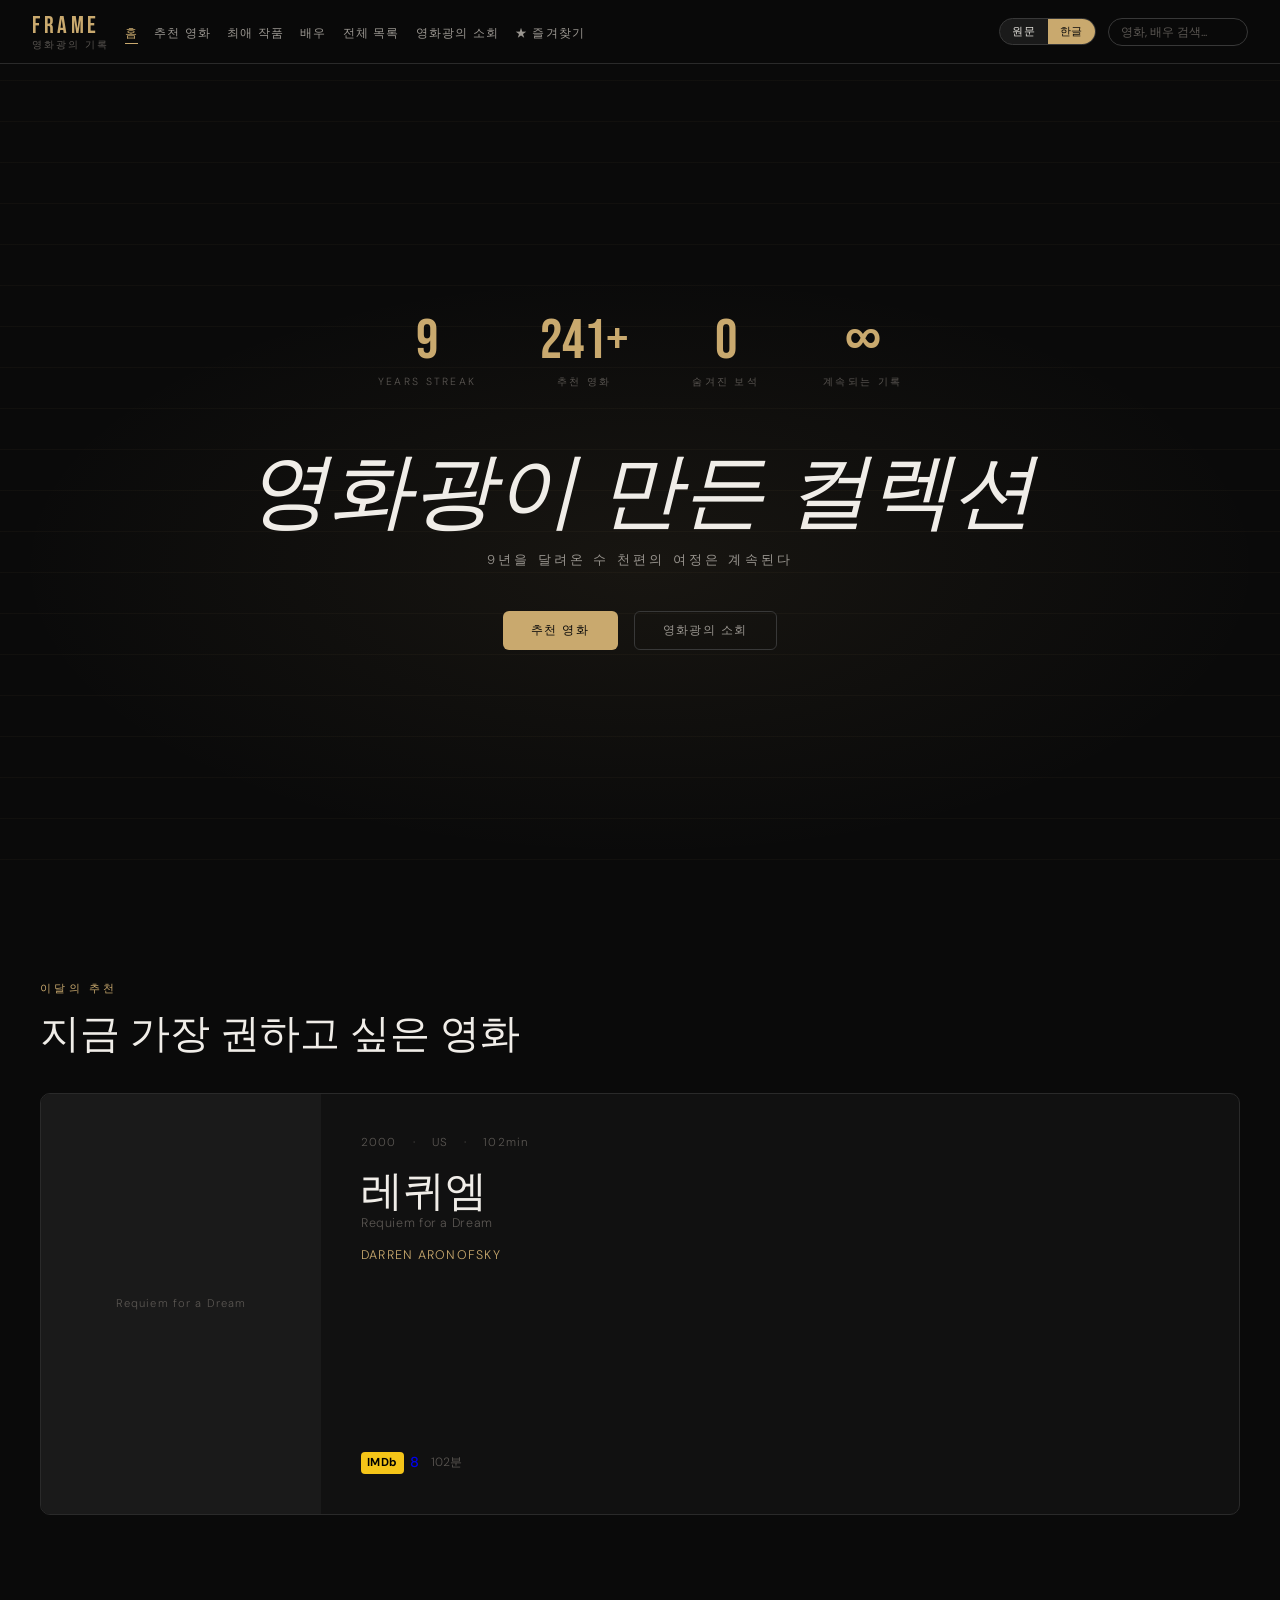
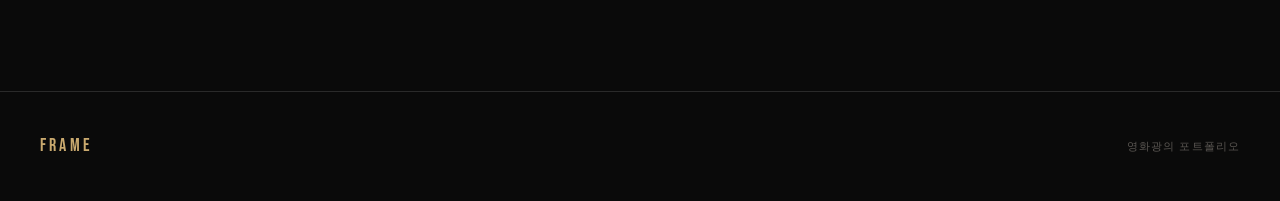
==== commit 5cb85d10: "Update index.html" ====
--- a/index.html
+++ b/index.html
@@ -366,7 +366,7 @@
       <div class="hero-bg"></div>
       <div class="hero-lines"></div>
       <div class="hero-stats" id="hero-stats"></div>
-      <h1 class="hero-title">영화가 인생이 되버린<br>사람의 이야기</h1>
+      <h1 class="hero-title">영화광이 만든 컬렉션</h1>
       <p class="hero-sub">9년을 달려온 수 천편의 여정은 계속된다</p>
       <div class="hero-cta">
         <button class="btn btn-primary" onclick="goTo('movies')">추천 영화</button>
@@ -382,8 +382,8 @@
 
   <div id="page-movies" class="page">
     <div class="section-eyebrow">추천 영화</div>
-    <h2 class="section-title" style="margin-bottom:0.5rem">내 레이더망에 들어온 영화들</h2>
-    <p style="color:var(--text3);font-size:0.8rem;margin-bottom:2rem">영화는 감상하기 전까지는 판단할 수 없다</p>
+    <h2 class="section-title" style="margin-bottom:0.5rem">내 레이더망에 걸린 영화들</h2>
+    <p style="color:var(--text3);font-size:0.8rem;margin-bottom:2rem">영화는 정보를 모르고 볼수록 더 재밌다</p>
     <div class="filter-bar" id="filter-bar"></div>
     <div class="filter-meta" style="display:flex;align-items:center;justify-content:space-between">
       <span class="filter-count" id="filter-count"></span>
@@ -400,7 +400,7 @@
 
   <div id="page-top" class="page">
     <div class="section-eyebrow">내 TOP</div>
-    <h2 class="section-title">내가 가장 아끼는 작품들</h2>
+    <h2 class="section-title">가장 아끼는 작품들</h2>
     <div class="movies-grid" id="top-grid"></div>
   </div>
 
@@ -427,8 +427,8 @@
   <div id="page-essays" class="page">
     <div class="essays-header">
       <div class="section-eyebrow">소회</div>
-      <h2 class="section-title" style="margin-bottom:0.5rem">영화광의 기록</h2>
-      <p>영화를 보는 것과 영화에 대해 쓰는 것은 다른 행위다.<br>이것은 후자의 기록이다.</p>
+      <h2 class="section-title" style="margin-bottom:0.5rem">그저 영화가 너무 좋아서</h2>
+      <p>영화 업계 전문가가 될 수 없다면<br>영화 감상 전문가가 되면 된다.</p>
     </div>
     <div id="essays-list"></div>
   </div>
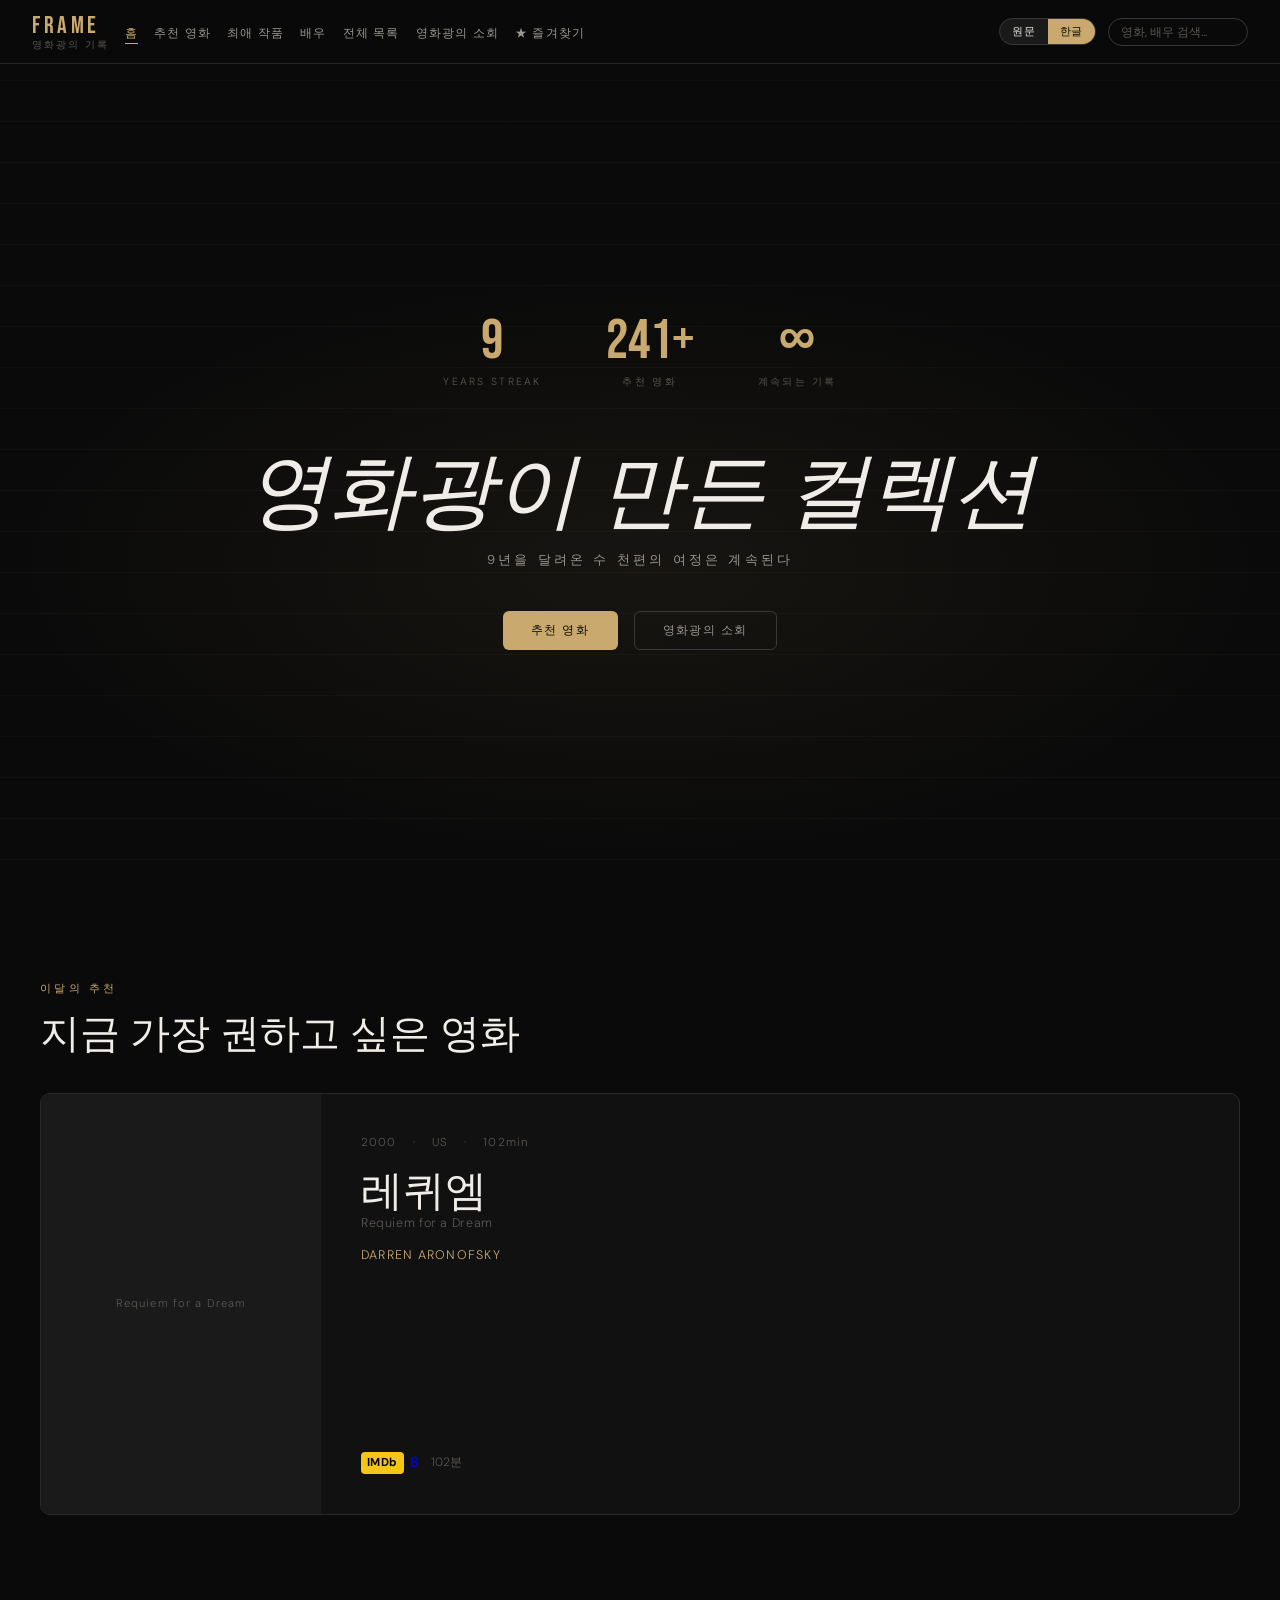
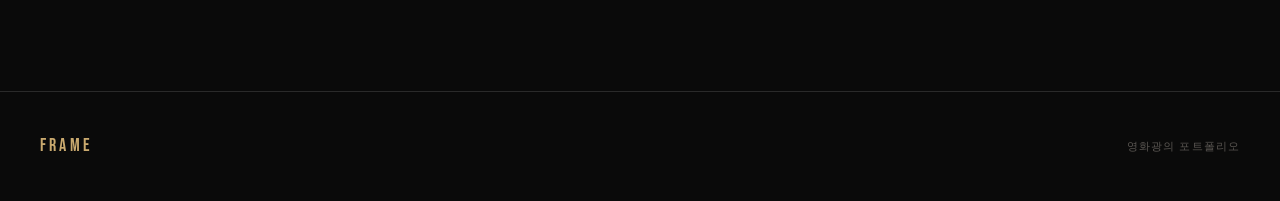
==== commit a58e35f2: "Update index.html" ====
--- a/index.html
+++ b/index.html
@@ -48355,7 +48355,6 @@
   document.getElementById('hero-stats').innerHTML = `
     <div style="text-align:center"><span class="hero-stat-num">9</span><span class="hero-stat-label">Years Streak</span></div>
     <div style="text-align:center"><span class="hero-stat-num">${MOVIES.length}+</span><span class="hero-stat-label">추천 영화</span></div>
-    <div style="text-align:center"><span class="hero-stat-num">${gems}</span><span class="hero-stat-label">숨겨진 보석</span></div>
     <div style="text-align:center"><span class="hero-stat-num">∞</span><span class="hero-stat-label">계속되는 기록</span></div>`;
   renderFeatured();
 }
